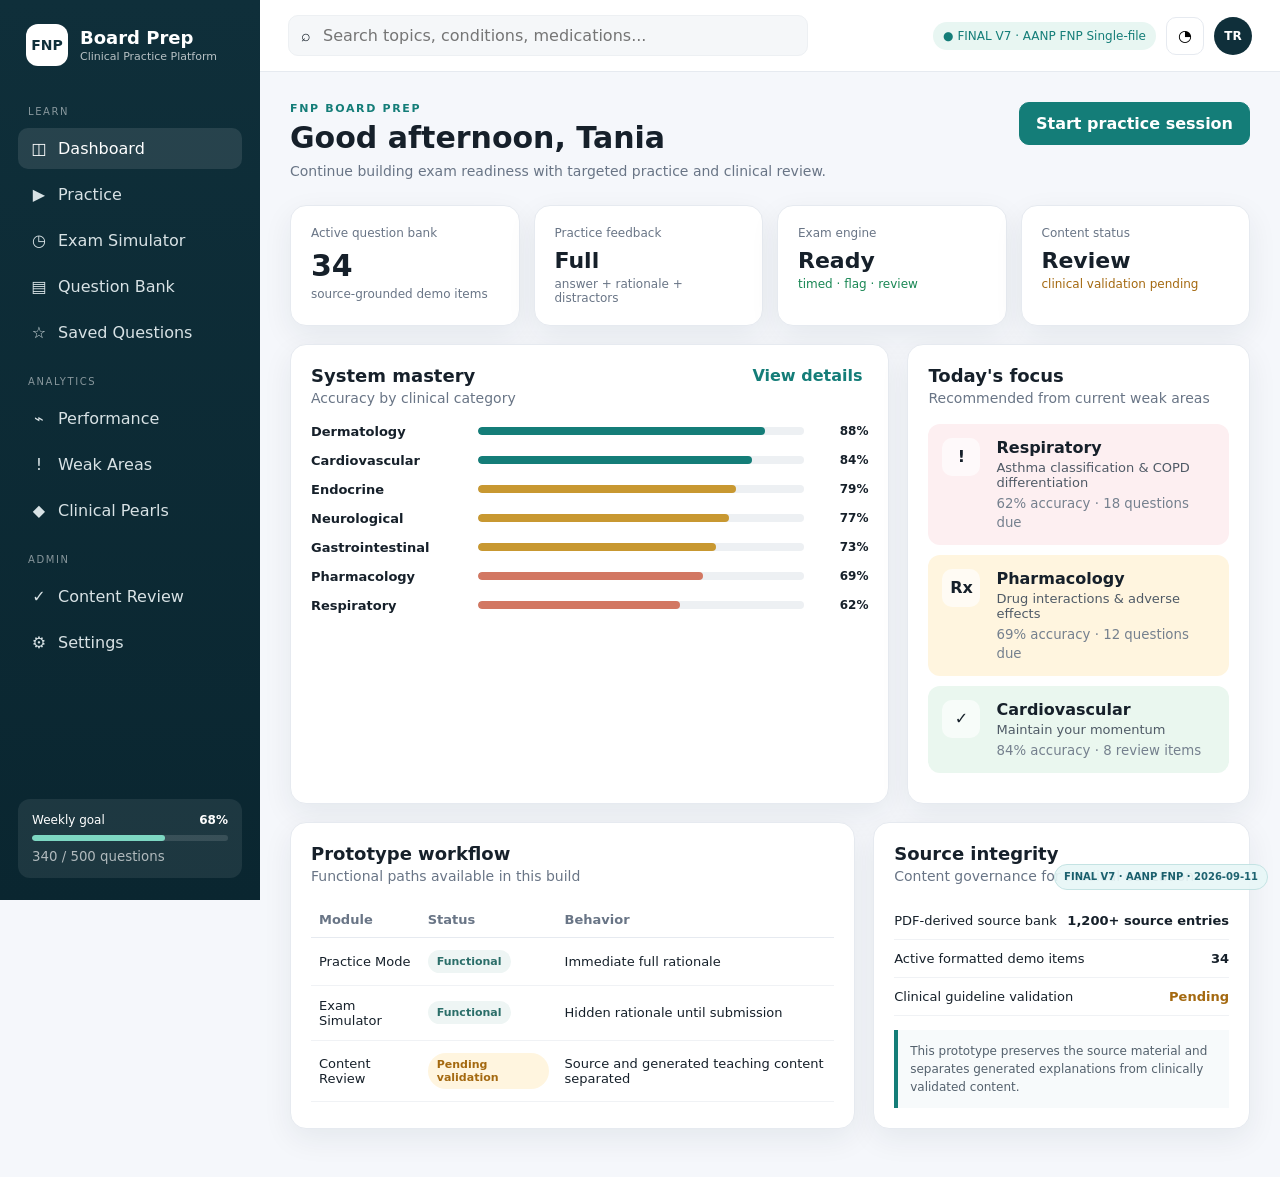
==== index.html @ f72f0a53 "Fix AANP FNP mixed systems exam filter" ====
<!DOCTYPE html>
<html lang="en">
<head>
  <meta charset="UTF-8" />
  <meta name="viewport" content="width=device-width, initial-scale=1.0" />
  <title>FNP Board Prep FINAL V7 - AANP FNP Board Simulator</title>
  <style>
:root{
  --bg:#f5f7fb;--panel:#ffffff;--ink:#16202a;--muted:#697586;--line:#e6eaf0;--nav:#0f2f3a;--nav2:#153d48;--teal:#147d78;--teal-dark:#0f6864;--mint:#e8f6f2;--green:#198754;--green-soft:#eaf7ef;--red:#c63f4b;--red-soft:#fdeff1;--amber:#a46910;--amber-soft:#fff5df;--blue-soft:#edf4ff;--shadow:0 10px 30px rgba(15,47,58,.07);--radius:16px
}
*{box-sizing:border-box}html,body{margin:0;font-family:Inter,ui-sans-serif,system-ui,-apple-system,BlinkMacSystemFont,"Segoe UI",sans-serif;background:var(--bg);color:var(--ink)}button,input,select{font:inherit}.app-shell{display:grid;grid-template-columns:260px 1fr;min-height:100vh}.sidebar{background:linear-gradient(180deg,var(--nav),#0a2630);color:#fff;padding:22px 18px;display:flex;flex-direction:column;position:sticky;top:0;height:100vh;overflow:auto}.brand{display:flex;gap:12px;align-items:center;padding:2px 8px 22px}.brand-mark{width:42px;height:42px;border-radius:12px;background:#fff;color:var(--nav);display:grid;place-items:center;font-weight:800;font-size:14px}.brand-title{font-weight:800;font-size:18px}.brand-subtitle{font-size:11px;opacity:.7;margin-top:2px}.nav-group{display:flex;flex-direction:column;gap:5px}.nav-label{font-size:10px;letter-spacing:.16em;opacity:.5;margin:18px 10px 6px}.nav-item{border:0;background:transparent;color:#d8e2e5;padding:11px 12px;text-align:left;border-radius:10px;display:flex;align-items:center;gap:10px;cursor:pointer}.nav-item:hover,.nav-item.active{background:rgba(255,255,255,.1);color:#fff}.nav-item span{width:18px;display:inline-block;text-align:center}.sidebar-footer{margin-top:auto;padding-top:22px}.progress-mini{background:rgba(255,255,255,.08);padding:14px;border-radius:12px}.progress-mini-row{display:flex;justify-content:space-between;font-size:12px}.progress-mini small{display:block;margin-top:8px;opacity:.65}.bar{height:6px;background:rgba(255,255,255,.12);border-radius:999px;margin-top:8px;overflow:hidden}.bar span{display:block;height:100%;background:#7dd7c2;border-radius:999px}.main{min-width:0}.topbar{height:72px;background:#fff;border-bottom:1px solid var(--line);display:flex;align-items:center;justify-content:space-between;padding:0 28px;position:sticky;top:0;z-index:20}.search-wrap{display:flex;align-items:center;gap:10px;background:#f5f7f9;border:1px solid #edf0f3;border-radius:10px;padding:9px 12px;width:min(520px,50vw)}.search-wrap input{border:0;outline:0;background:transparent;width:100%;color:var(--ink)}.top-actions{display:flex;align-items:center;gap:10px}.icon-btn{border:1px solid var(--line);background:#fff;border-radius:10px;width:38px;height:38px;cursor:pointer}.avatar{width:38px;height:38px;border-radius:50%;background:var(--nav);color:#fff;display:grid;place-items:center;font-size:12px;font-weight:700}.sync-pill{font-size:12px;color:var(--teal);background:var(--mint);padding:7px 10px;border-radius:999px}.view{display:none;padding:30px;max-width:1500px;margin:auto}.active-view{display:block}.page-heading{display:flex;align-items:flex-start;justify-content:space-between;gap:20px;margin-bottom:26px}.page-heading.compact{margin-bottom:18px}.eyebrow{font-size:11px;letter-spacing:.15em;color:var(--teal);font-weight:800;margin-bottom:6px}.page-heading h1{font-size:30px;line-height:1.15;margin:0 0 7px}.page-heading p,.panel-header p{margin:0;color:var(--muted);font-size:14px}.primary,.secondary{border-radius:10px;padding:11px 16px;font-weight:700;cursor:pointer}.primary{border:1px solid var(--teal);background:var(--teal);color:white}.primary:hover{background:var(--teal-dark)}.secondary{border:1px solid var(--line);background:#fff;color:var(--ink)}.full{width:100%}.heading-actions{display:flex;gap:8px}.stat-grid{display:grid;grid-template-columns:repeat(4,1fr);gap:14px;margin-bottom:18px}.stat-card{background:var(--panel);padding:20px;border:1px solid var(--line);border-radius:var(--radius);box-shadow:var(--shadow)}.stat-label{font-size:12px;color:var(--muted);margin-bottom:8px}.stat-value{font-size:30px;font-weight:800}.stat-value.small{font-size:22px}.stat-note{font-size:12px;color:var(--muted);margin-top:4px}.positive{color:var(--green)}.warn{color:var(--amber)}.two-col{display:grid;grid-template-columns:1.4fr .8fr;gap:18px;margin-bottom:18px}.two-col.lower{grid-template-columns:1.2fr .8fr}.panel{background:#fff;border:1px solid var(--line);border-radius:var(--radius);box-shadow:var(--shadow);padding:20px}.panel h2{margin:0 0 14px;font-size:18px}.panel-header{display:flex;justify-content:space-between;align-items:flex-start;margin-bottom:18px}.panel-header h2{margin:0 0 4px}.link-btn{border:0;background:transparent;color:var(--teal);font-weight:700;cursor:pointer}.mastery-item{display:grid;grid-template-columns:155px 1fr 52px;align-items:center;gap:12px;margin:14px 0}.mastery-name{font-size:13px;font-weight:650}.mastery-track{height:8px;background:#edf0f3;border-radius:999px;overflow:hidden}.mastery-track span{display:block;height:100%;border-radius:999px;background:var(--teal)}.mastery-item.low .mastery-track span{background:#d27762}.mastery-item.mid .mastery-track span{background:#c89831}.mastery-score{text-align:right;font-size:12px;font-weight:800}.focus-card{display:grid;grid-template-columns:42px 1fr;gap:12px;padding:14px;border-radius:12px;margin-bottom:10px}.focus-icon{width:38px;height:38px;border-radius:10px;background:rgba(255,255,255,.65);display:grid;place-items:center;font-weight:800}.focus-card p{margin:3px 0;color:#4f5a66;font-size:13px}.focus-card small{color:#75808e}.danger-soft{background:var(--red-soft)}.amber-soft{background:var(--amber-soft)}.green-soft{background:var(--green-soft)}.data-table{width:100%;border-collapse:collapse;font-size:13px}.data-table th{text-align:left;color:var(--muted);font-weight:600;border-bottom:1px solid var(--line);padding:10px 8px}.data-table td{border-bottom:1px solid #f0f2f5;padding:12px 8px}.chip{display:inline-flex;align-items:center;border-radius:999px;background:#eef5f4;color:#2b6e69;padding:5px 9px;font-size:11px;font-weight:700}.chip.dark{background:#e8edf3;color:#364554}.chip.amber{background:var(--amber-soft);color:var(--amber)}.chip.outline{background:#fff;border:1px solid var(--line);color:var(--muted)}.source-row{display:flex;justify-content:space-between;padding:11px 0;border-bottom:1px solid #f0f2f5;font-size:13px}.amber-text{color:var(--amber)}.green-text{color:var(--green)}.notice{background:#f7fafb;border-left:4px solid var(--teal);padding:12px;margin-top:14px;font-size:12px;color:#54616d;line-height:1.5}.notice.large{margin:18px 0;padding:16px;font-size:13px}.practice-layout{display:grid;grid-template-columns:minmax(0,1fr) 300px;gap:18px}.question-column{min-width:0}.question-toolbar{display:flex;justify-content:space-between;align-items:center;background:#fff;border:1px solid var(--line);border-radius:14px 14px 0 0;padding:14px 18px;font-size:13px}.question-toolbar>div:first-child{display:flex;gap:10px;align-items:center}.question-progress{height:5px;background:#e9edf1}.question-progress span{display:block;height:100%;background:var(--teal);width:10%}.question-card{background:#fff;border:1px solid var(--line);border-top:0;border-radius:0 0 var(--radius) var(--radius);padding:26px;min-height:600px}.question-meta{display:flex;gap:8px;margin-bottom:14px}.question-card h2{font-size:21px;line-height:1.55;margin:0 0 20px;font-weight:720}.options{display:grid;gap:10px}.option{width:100%;border:1px solid #dfe4e9;background:#fff;border-radius:12px;padding:14px 16px;text-align:left;display:flex;gap:12px;align-items:flex-start;cursor:pointer;transition:.15s}.option:hover{border-color:#94c9c4;background:#fbfefe}.option.selected{border-color:var(--teal);background:#edf8f6}.option.correct{border-color:#4cab7a;background:var(--green-soft)}.option.incorrect{border-color:#d66a72;background:var(--red-soft)}.option-letter{width:26px;height:26px;border-radius:50%;border:1px solid #cdd5dc;display:grid;place-items:center;flex:0 0 auto;font-weight:800;font-size:12px}.feedback{margin-top:20px;border-top:1px solid var(--line);padding-top:20px}.hidden{display:none!important}.feedback-head{display:flex;gap:12px;align-items:flex-start;padding:14px;border-radius:12px;margin-bottom:14px}.feedback-head.correct-head{background:var(--green-soft)}.feedback-head.incorrect-head{background:var(--red-soft)}.feedback h3{margin:0 0 4px}.feedback p{margin:5px 0;color:#4f5b66;line-height:1.55}.rationale-grid{display:grid;gap:10px;margin-top:12px}.rationale-box{border:1px solid var(--line);border-radius:12px;padding:14px}.rationale-box strong{display:block;margin-bottom:5px}.rationale-box.correct-r{border-left:4px solid var(--green)}.rationale-box.incorrect-r{border-left:4px solid #d26d73}.board-pearl{background:#f2f7ff;border:1px solid #dde9fb;border-radius:12px;padding:14px;margin-top:12px}.source-note{font-size:11px;color:#7b8792;margin-top:10px}.question-actions{display:flex;justify-content:space-between;margin-top:24px}.question-actions button:disabled{opacity:.4;cursor:not-allowed}.session-panel{background:#fff;border:1px solid var(--line);border-radius:var(--radius);padding:18px;height:max-content;position:sticky;top:90px}.session-panel h3{margin-top:0}.session-score{width:100px;height:100px;border-radius:50%;background:var(--mint);display:flex;flex-direction:column;align-items:center;justify-content:center;margin:14px auto}.session-score span{font-size:30px;font-weight:800;color:var(--teal)}.session-score small{color:var(--muted)}.session-grid{display:grid;grid-template-columns:1fr 1fr;text-align:center}.session-grid div{display:flex;flex-direction:column;gap:4px}.session-grid strong{font-size:18px}.session-grid span{font-size:11px;color:var(--muted)}.session-panel hr{border:0;border-top:1px solid var(--line);margin:18px 0}.session-panel h4{font-size:12px;color:var(--muted);margin:0 0 10px}.question-nav{display:grid;grid-template-columns:repeat(5,1fr);gap:7px}.qnav{aspect-ratio:1;border:1px solid var(--line);background:#fff;border-radius:8px;cursor:pointer;font-size:11px}.qnav.current{border:2px solid var(--teal);color:var(--teal)}.qnav.correct{background:var(--green-soft);border-color:#bfe2cc;color:var(--green)}.qnav.incorrect{background:var(--red-soft);border-color:#efc4c7;color:var(--red)}.legend{display:flex;gap:10px;flex-wrap:wrap;margin-top:12px;font-size:10px;color:var(--muted)}.legend span{display:flex;gap:4px;align-items:center}.dot{width:8px;height:8px;border-radius:50%;display:inline-block;background:#ddd}.dot.current{background:var(--teal)}.dot.correct{background:var(--green)}.dot.incorrect{background:var(--red)}.session-tip{background:#f6f8fa;border-radius:12px;padding:12px;margin-top:16px}.session-tip p{font-size:11px;color:var(--muted);line-height:1.5;margin:5px 0 0}.exam-grid{display:grid;grid-template-columns:1.1fr .9fr;gap:18px}.setup-panel{max-width:720px}.form-group{margin:18px 0}.form-group label{display:block;font-size:12px;font-weight:700;margin-bottom:8px}.form-group select,.text-input,.filter-row select{width:100%;padding:11px 12px;border:1px solid var(--line);border-radius:10px;background:#fff}.segmented{display:grid;grid-template-columns:repeat(4,1fr);gap:8px}.segmented button{border:1px solid var(--line);background:#fff;border-radius:10px;padding:11px;cursor:pointer}.segmented button.selected{border-color:var(--teal);background:var(--mint);color:var(--teal);font-weight:800}.toggle-row{display:flex;justify-content:space-between;align-items:center;padding:14px 0;border-top:1px solid var(--line)}.toggle-row small{display:block;color:var(--muted);margin-top:3px}.switch{position:relative;width:44px;height:24px}.switch input{display:none}.switch span{position:absolute;inset:0;background:#d7dde2;border-radius:999px}.switch span:after{content:"";position:absolute;width:18px;height:18px;background:#fff;border-radius:50%;top:3px;left:3px;transition:.2s;box-shadow:0 1px 4px rgba(0,0,0,.2)}.switch input:checked+span{background:var(--teal)}.switch input:checked+span:after{transform:translateX(20px)}.preview-banner{display:inline-block;background:var(--nav);color:#fff;font-size:10px;letter-spacing:.15em;padding:6px 9px;border-radius:6px;margin-bottom:15px}.check-list{padding:0;list-style:none;display:grid;gap:12px}.check-list li:before{content:"✓";color:var(--green);font-weight:800;margin-right:9px}.info-box{background:var(--blue-soft);border-radius:12px;padding:14px;margin-top:20px}.info-box p{font-size:13px;color:#5b6672;line-height:1.5}.filter-row{display:grid;grid-template-columns:2fr 1fr 1fr 1.2fr;gap:10px;margin-bottom:16px}.bank-row{display:grid;grid-template-columns:70px 1fr 140px 110px 150px;gap:12px;align-items:center;padding:14px 8px;border-top:1px solid var(--line);font-size:12px}.bank-row.head{color:var(--muted);font-weight:700;border-top:0}.bank-q{font-weight:650;line-height:1.35}.card-grid{display:grid;grid-template-columns:repeat(3,1fr);gap:16px}.content-card{background:#fff;border:1px solid var(--line);border-radius:var(--radius);padding:18px;box-shadow:var(--shadow)}.content-card h3{margin:8px 0;font-size:16px}.content-card p{color:var(--muted);font-size:13px;line-height:1.5}.content-card .card-footer{display:flex;justify-content:space-between;align-items:center;margin-top:14px}.error-item{display:flex;justify-content:space-between;padding:15px 0;border-bottom:1px solid var(--line);font-size:13px}.review-summary{display:grid;grid-template-columns:repeat(4,1fr);gap:12px;margin-bottom:18px}.review-summary>div{background:#f7f9fb;border-radius:12px;padding:14px;display:flex;flex-direction:column}.review-summary strong{font-size:24px}.review-summary span{font-size:11px;color:var(--muted);margin-top:4px}.settings-panel{max-width:760px}.toast{position:fixed;right:24px;bottom:24px;background:#17242d;color:white;padding:12px 16px;border-radius:10px;box-shadow:var(--shadow);opacity:0;transform:translateY(10px);pointer-events:none;transition:.2s;z-index:100}.toast.show{opacity:1;transform:translateY(0)}.mobile-only{display:none}
@media (max-width:1100px){.app-shell{grid-template-columns:82px 1fr}.sidebar{padding:18px 10px}.brand{justify-content:center}.brand-title,.brand-subtitle,.nav-label,.nav-item:not(.active)~*{}.brand>div:last-child,.nav-item{font-size:0}.nav-item span{font-size:16px;margin:auto}.nav-item{justify-content:center}.sidebar-footer{display:none}.stat-grid{grid-template-columns:repeat(2,1fr)}.two-col,.two-col.lower,.exam-grid{grid-template-columns:1fr}.practice-layout{grid-template-columns:1fr}.session-panel{position:static}.filter-row{grid-template-columns:1fr 1fr}.card-grid{grid-template-columns:repeat(2,1fr)}}
@media (max-width:720px){.app-shell{display:block}.sidebar{position:fixed;left:-280px;width:260px;z-index:60;transition:.25s}.sidebar.open{left:0}.brand>div:last-child{display:block}.nav-item{font-size:14px;justify-content:flex-start}.nav-item span{font-size:14px;margin:0}.mobile-only{display:inline-grid;place-items:center}.topbar{padding:0 14px;gap:8px}.search-wrap{width:100%}.sync-pill{display:none}.view{padding:20px 14px}.page-heading{flex-direction:column}.stat-grid{grid-template-columns:1fr 1fr}.card-grid{grid-template-columns:1fr}.filter-row{grid-template-columns:1fr}.bank-row{grid-template-columns:50px 1fr 100px}.bank-row>*:nth-child(4),.bank-row>*:nth-child(5){display:none}.review-summary{grid-template-columns:1fr 1fr}.question-card{padding:18px}.question-card h2{font-size:18px}.session-panel{display:none}.top-actions .icon-btn{display:none}.mastery-item{grid-template-columns:115px 1fr 40px}.data-table{font-size:11px}}

/* Final exam engine */
.exam-clock{display:inline-flex;align-items:center;justify-content:center;min-width:92px;padding:10px 14px;border-radius:10px;background:#0f2f3a;color:#fff;font-weight:800;letter-spacing:.05em}.exam-question .option.selected{border:2px solid var(--teal);background:var(--mint)}.exam-note{margin-top:18px;padding:12px;border-radius:10px;background:#f7fafb;color:var(--muted);font-size:12px}.exam-middle-actions{display:flex;gap:8px}.flag-active{border-color:#d1a542!important;background:var(--amber-soft)!important;color:var(--amber)!important}.qnav.answered{background:#e8f6f2;border-color:#9fd2c7;color:var(--teal-dark)}.qnav.flagged{box-shadow:inset 0 0 0 2px #d1a542}.answered-dot{background:var(--teal)!important}.flagged-dot{background:#d1a542!important}.review-nav{max-width:520px;grid-template-columns:repeat(10,1fr)}.submit-row{display:flex;justify-content:space-between;gap:10px;margin-top:22px}.exam-review-list{display:grid;gap:18px;margin-top:18px}.exam-review-card h2{font-size:19px;line-height:1.45;margin:16px 0}.review-card-head{display:flex;justify-content:space-between;gap:10px;flex-wrap:wrap}.exam-review-card .feedback-head{margin-top:12px}.exam-review-card .rationale-grid{grid-template-columns:1fr 1fr}.exam-review-card .board-pearl{margin-top:14px}@media(max-width:720px){.exam-middle-actions{flex-direction:column}.review-nav{grid-template-columns:repeat(5,1fr)}.exam-review-card .rationale-grid{grid-template-columns:1fr}.submit-row{flex-direction:column}.heading-actions{flex-wrap:wrap}}

</style>
</head>
<body>
  <div class="app-shell">
    <aside class="sidebar">
      <div class="brand">
        <div class="brand-mark">FNP</div>
        <div>
          <div class="brand-title">Board Prep</div>
          <div class="brand-subtitle">Clinical Practice Platform</div>
        </div>
      </div>

      <nav class="nav-group" aria-label="Main navigation">
        <div class="nav-label">LEARN</div>
        <button class="nav-item active" data-view="dashboard"><span>◫</span> Dashboard</button>
        <button class="nav-item" data-view="practice"><span>▶</span> Practice</button>
        <button class="nav-item" data-view="exam"><span>◷</span> Exam Simulator</button>
        <button class="nav-item" data-view="bank"><span>▤</span> Question Bank</button>
        <button class="nav-item" data-view="saved"><span>☆</span> Saved Questions</button>

        <div class="nav-label">ANALYTICS</div>
        <button class="nav-item" data-view="performance"><span>⌁</span> Performance</button>
        <button class="nav-item" data-view="weak"><span>!</span> Weak Areas</button>
        <button class="nav-item" data-view="pearls"><span>◆</span> Clinical Pearls</button>

        <div class="nav-label">ADMIN</div>
        <button class="nav-item" data-view="review"><span>✓</span> Content Review</button>
        <button class="nav-item" data-view="settings"><span>⚙</span> Settings</button>
      </nav>

      <div class="sidebar-footer">
        <div class="progress-mini">
          <div class="progress-mini-row"><span>Weekly goal</span><strong>68%</strong></div>
          <div class="bar"><span style="width:68%"></span></div>
          <small>340 / 500 questions</small>
        </div>
      </div>
    </aside>

    <main class="main">
      <header class="topbar">
        <button id="menuBtn" class="icon-btn mobile-only" aria-label="Open menu">☰</button>
        <div class="search-wrap">
          <span>⌕</span>
          <input id="globalSearch" type="search" placeholder="Search topics, conditions, medications..." />
        </div>
        <div class="top-actions">
          <span class="sync-pill">● FINAL V7 · AANP FNP Single-file</span>
          <button class="icon-btn" title="Notifications">◔</button>
          <div class="avatar">TR</div>
        </div>
      </header>

      <section id="dashboard" class="view active-view">
        <div class="page-heading">
          <div>
            <div class="eyebrow">FNP BOARD PREP</div>
            <h1>Good afternoon, Tania</h1>
            <p>Continue building exam readiness with targeted practice and clinical review.</p>
          </div>
          <button class="primary" data-jump="practice">Start practice session</button>
        </div>

        <div class="stat-grid">
          <article class="stat-card"><div class="stat-label">Active question bank</div><div class="stat-value">34</div><div class="stat-note">source-grounded demo items</div></article>
          <article class="stat-card"><div class="stat-label">Practice feedback</div><div class="stat-value small">Full</div><div class="stat-note">answer + rationale + distractors</div></article>
          <article class="stat-card"><div class="stat-label">Exam engine</div><div class="stat-value small">Ready</div><div class="stat-note positive">timed · flag · review</div></article>
          <article class="stat-card"><div class="stat-label">Content status</div><div class="stat-value small">Review</div><div class="stat-note warn">clinical validation pending</div></article>
        </div>

        <div class="two-col">
          <article class="panel">
            <div class="panel-header"><div><h2>System mastery</h2><p>Accuracy by clinical category</p></div><button class="link-btn" data-jump="performance">View details</button></div>
            <div id="masteryList" class="mastery-list"></div>
          </article>

          <article class="panel">
            <div class="panel-header"><div><h2>Today's focus</h2><p>Recommended from current weak areas</p></div></div>
            <div class="focus-card danger-soft">
              <div class="focus-icon">!</div>
              <div><strong>Respiratory</strong><p>Asthma classification & COPD differentiation</p><small>62% accuracy · 18 questions due</small></div>
            </div>
            <div class="focus-card amber-soft">
              <div class="focus-icon">Rx</div>
              <div><strong>Pharmacology</strong><p>Drug interactions & adverse effects</p><small>69% accuracy · 12 questions due</small></div>
            </div>
            <div class="focus-card green-soft">
              <div class="focus-icon">✓</div>
              <div><strong>Cardiovascular</strong><p>Maintain your momentum</p><small>84% accuracy · 8 review items</small></div>
            </div>
          </article>
        </div>

        <div class="two-col lower">
          <article class="panel">
            <div class="panel-header"><div><h2>Prototype workflow</h2><p>Functional paths available in this build</p></div></div>
            <table class="data-table">
              <thead><tr><th>Module</th><th>Status</th><th>Behavior</th></tr></thead>
              <tbody>
                <tr><td>Practice Mode</td><td><span class="chip">Functional</span></td><td>Immediate full rationale</td></tr>
                <tr><td>Exam Simulator</td><td><span class="chip">Functional</span></td><td>Hidden rationale until submission</td></tr>
                <tr><td>Content Review</td><td><span class="chip amber">Pending validation</span></td><td>Source and generated teaching content separated</td></tr>
              </tbody>
            </table>
          </article>

          <article class="panel source-panel">
            <div class="panel-header"><div><h2>Source integrity</h2><p>Content governance for medical education</p></div></div>
            <div class="source-row"><span>PDF-derived source bank</span><strong>1,200+ source entries</strong></div>
            <div class="source-row"><span>Active formatted demo items</span><strong>34</strong></div>
            <div class="source-row"><span>Clinical guideline validation</span><strong class="amber-text">Pending</strong></div>
            <div class="notice">This prototype preserves the source material and separates generated explanations from clinically validated content.</div>
          </article>
        </div>
      </section>

      <section id="practice" class="view">
        <div class="page-heading compact">
          <div><div class="eyebrow">PRACTICE MODE</div><h1>Adaptive clinical practice</h1><p>Immediate feedback and complete rationale after every answer.</p></div>
          <div class="heading-actions"><button id="resetPractice" class="secondary">Reset</button><button id="saveCurrent" class="secondary">☆ Save question</button></div>
        </div>

        <div class="practice-layout">
          <div class="question-column">
            <div class="question-toolbar">
              <div><span id="questionNumber">Question 1 of 10</span><span id="questionSystem" class="chip">Respiratory</span></div>
              <div class="timer">◷ <span id="practiceTimer">00:00</span></div>
            </div>
            <div class="question-progress"><span id="questionProgress"></span></div>
            <article class="question-card">
              <div class="question-meta"><span id="difficultyBadge" class="chip amber">Moderate</span><span id="sourceBadge" class="chip outline">PDF source</span></div>
              <h2 id="questionText"></h2>
              <div id="options" class="options"></div>
              <div id="feedback" class="feedback hidden"></div>
              <div class="question-actions">
                <button id="prevQuestion" class="secondary">← Previous</button>
                <button id="nextQuestion" class="primary" disabled>Next question →</button>
              </div>
            </article>
          </div>

          <aside class="session-panel">
            <h3>Session overview</h3>
            <div class="session-score"><span id="sessionCorrect">0</span><small>correct</small></div>
            <div class="session-grid"><div><strong id="sessionAnswered">0</strong><span>Answered</span></div><div><strong id="sessionAccuracy">0%</strong><span>Accuracy</span></div></div>
            <hr />
            <h4>Question navigator</h4>
            <div id="questionNavigator" class="question-nav"></div>
            <div class="legend"><span><i class="dot current"></i>Current</span><span><i class="dot correct"></i>Correct</span><span><i class="dot incorrect"></i>Incorrect</span></div>
            <div class="session-tip"><strong>Practice rule</strong><p>Every selection unlocks a full explanation: correct answer, clinical rationale, why each distractor is wrong, and a board pearl.</p></div>
          </aside>
        </div>
      </section>

      <section id="exam" class="view">
        <div class="page-heading"><div><div class="eyebrow">AANP FNP BOARD SIMULATOR</div><h1>AANP FNP Board Simulator</h1><p>Practice with AANP-style FNP board questions. No explanations are shown until the exam is submitted.</p></div></div>
        <div class="exam-grid">
          <article class="panel setup-panel">
            <h2>AANP FNP exam setup</h2>
            <div class="form-group"><label>Exam length</label><div class="segmented" id="examLength"><button class="selected" data-value="25">25</button><button data-value="50">50</button><button data-value="100">100</button><button data-value="150">150</button></div></div>
            <div class="form-group"><label>Content</label><select id="examContent"><option>AANP FNP mixed systems</option><option>Mixed systems</option><option>Weak areas only</option><option>Respiratory</option><option>Cardiovascular</option><option>Pharmacology</option><option>Dermatology</option><option>Women's Health</option></select></div>
            <div class="form-group"><label>Difficulty</label><select id="examDifficulty"><option>Adaptive mix</option><option>Easy</option><option>Moderate</option><option>Hard</option></select></div>
            <div class="toggle-row"><div><strong>Timed mode</strong><small>Recommended for board simulation</small></div><label class="switch"><input type="checkbox" checked><span></span></label></div>
            <div class="toggle-row"><div><strong>Randomize questions</strong><small>Shuffle items and answer order</small></div><label class="switch"><input type="checkbox" checked><span></span></label></div>
            <div class="toggle-row"><div><strong>Flag for review</strong><small>Allow questions to be marked during exam</small></div><label class="switch"><input type="checkbox" checked><span></span></label></div>
            <button id="startExam" class="primary full">Start exam simulation</button>
          </article>
          <article class="panel exam-preview">
            <div class="preview-banner">AANP FNP BOARD SIMULATION</div>
            <h2>Exam behavior</h2>
            <ul class="check-list"><li>One question displayed at a time</li><li>Answers can be changed before submission</li><li>Questions can be flagged for review</li><li>No rationale during exam mode</li><li>Complete review after submission</li><li>Performance breakdown by system</li></ul>
            <div class="info-box"><strong>AANP-style FNP preparation</strong><p>This simulator uses AANP FNP board-style single-best-answer practice based on the uploaded study material. It is an independent study tool and is not affiliated with, endorsed by, or presented as official AANP exam content. Timed blocks, flagged-question review, post-exam rationales, system breakdowns, and missed-question retakes are supported.</p></div>
          </article>
        </div>
      </section>

      <section id="bank" class="view">
        <div class="page-heading compact"><div><div class="eyebrow">QUESTION BANK</div><h1>Explore the clinical item library</h1><p>Filter by system, source, review status, and difficulty.</p></div><button class="primary" data-jump="practice">Create custom practice</button></div>
        <article class="panel">
          <div class="filter-row"><input id="bankSearch" class="text-input" placeholder="Search questions..." /><select id="bankSystem"><option value="all">All systems</option><option>Respiratory</option><option>Cardiovascular</option><option>Pharmacology</option><option>Dermatology</option><option>Endocrine</option><option>Neurological</option><option>Gastrointestinal</option></select><select><option>All difficulty</option><option>Easy</option><option>Moderate</option><option>Hard</option></select><select><option>All review states</option><option>PDF extracted</option><option>Explanation generated</option><option>Clinically validated</option></select></div>
          <div id="bankTable"></div>
        </article>
      </section>

      <section id="saved" class="view"><div class="page-heading"><div><div class="eyebrow">SAVED</div><h1>Saved questions</h1><p>Review items you marked for later.</p></div></div><div id="savedContainer" class="card-grid"></div></section>

      <section id="performance" class="view">
        <div class="page-heading"><div><div class="eyebrow">PERFORMANCE</div><h1>Performance analytics</h1><p>See where knowledge is strong, weak, or inconsistent.</p></div></div>
        <div class="stat-grid"><article class="stat-card"><div class="stat-label">7-day accuracy</div><div class="stat-value">81%</div><div class="stat-note positive">↑ 6%</div></article><article class="stat-card"><div class="stat-label">Questions / day</div><div class="stat-value">48</div><div class="stat-note">7-day average</div></article><article class="stat-card"><div class="stat-label">Strongest system</div><div class="stat-value small">Dermatology</div><div class="stat-note positive">88%</div></article><article class="stat-card"><div class="stat-label">Priority system</div><div class="stat-value small">Respiratory</div><div class="stat-note warn">62%</div></article></div>
        <div class="two-col"><article class="panel"><h2>Mastery by system</h2><div id="performanceBars"></div></article><article class="panel"><h2>Error patterns</h2><div class="error-item"><span>Misclassification of severity</span><strong>31%</strong></div><div class="error-item"><span>Medication contraindications</span><strong>24%</strong></div><div class="error-item"><span>Next-best-step questions</span><strong>21%</strong></div><div class="error-item"><span>Diagnostic test selection</span><strong>17%</strong></div></article></div>
      </section>

      <section id="weak" class="view"><div class="page-heading"><div><div class="eyebrow">WEAK AREAS</div><h1>Targeted remediation</h1><p>Topics automatically prioritized by missed questions and confidence.</p></div></div><div id="weakCards" class="card-grid"></div></section>

      <section id="pearls" class="view"><div class="page-heading"><div><div class="eyebrow">CLINICAL PEARLS</div><h1>High-yield board review</h1><p>Fast recall cards derived from the source document.</p></div></div><div id="pearlGrid" class="card-grid"></div></section>

      <section id="review" class="view">
        <div class="page-heading"><div><div class="eyebrow">CONTENT REVIEW</div><h1>Clinical content governance</h1><p>Separate source extraction, generated teaching content, and clinical validation.</p></div><button class="primary">+ Add reviewer</button></div>
        <article class="panel">
          <div class="review-summary"><div><strong>1,200+</strong><span>PDF-derived items</span></div><div><strong>30</strong><span>Prototype items formatted</span></div><div><strong>30</strong><span>Demo questions active</span></div><div><strong>0</strong><span>Clinically signed off</span></div></div>
          <table class="data-table"><thead><tr><th>Item</th><th>System</th><th>Source</th><th>Explanation</th><th>Clinical review</th></tr></thead><tbody id="reviewTable"></tbody></table>
        </article>
        <div class="notice large"><strong>Important production rule:</strong> source statements are preserved as source content. Generated rationales and distractor explanations must be reviewed against current clinical guidelines before publication for professional education.</div>
      </section>

      <section id="settings" class="view"><div class="page-heading"><div><div class="eyebrow">SETTINGS</div><h1>Learning preferences</h1><p>Configure how practice sessions and feedback behave.</p></div></div><article class="panel settings-panel"><div class="toggle-row"><div><strong>Show rationale immediately in Practice Mode</strong><small>Required for this prototype</small></div><label class="switch"><input type="checkbox" checked disabled><span></span></label></div><div class="toggle-row"><div><strong>Explain every distractor</strong><small>Show why each incorrect option is wrong</small></div><label class="switch"><input type="checkbox" checked><span></span></label></div><div class="toggle-row"><div><strong>Show Board Pearl</strong><small>Display one high-yield takeaway after each answer</small></div><label class="switch"><input type="checkbox" checked><span></span></label></div><div class="toggle-row"><div><strong>Track confidence</strong><small>Add confidence rating before answer submission</small></div><label class="switch"><input type="checkbox"><span></span></label></div></article></section>
    </main>
  </div>

  <div id="toast" class="toast"></div>
<div style="position:fixed;right:12px;bottom:10px;z-index:9998;font:600 10px/1.2 system-ui;color:#0b5664;background:#e8f7f7;border:1px solid #bfe1e1;border-radius:999px;padding:6px 9px;opacity:.92">FINAL V7 · AANP FNP · 2026-09-11</div>
  <script>
const questions = [{"id":1,"system":"Respiratory","difficulty":"Moderate","source":"PDF item 466","stem":"A patient uses albuterol about two times per week, has no shortness of breath, FEV1 is greater than 80%, and daily activity is not limited. How is the asthma classified?","options":["Mild persistent asthma","Moderate persistent asthma","Intermittent asthma","Severe persistent asthma"],"correct":2,"rationale":"This pattern is classified as intermittent asthma: infrequent rescue inhaler use, preserved FEV1, no current symptoms, and no limitation of daily activity.","optionWhy":["This category implies a greater symptom burden than the scenario described.","Moderate persistent asthma is associated with more frequent symptoms and lower lung function.","Correct. The finding supports this clinical pattern as intermittent asthma.","Severe persistent asthma would involve substantially greater symptom frequency and impairment."],"pearl":"For asthma classification questions, compare symptom frequency, rescue use, FEV1, and activity limitation.","sourceNote":"Source basis: PDF item 466."},{"id":2,"system":"Cardiovascular","difficulty":"Moderate","source":"PDF murmur summary","stem":"A systolic murmur is best heard at the right second intercostal space and radiates to the neck. Which condition is most consistent with this finding?","options":["Mitral regurgitation","Aortic stenosis","Aortic regurgitation","Mitral stenosis"],"correct":1,"rationale":"Clinical findings associate a systolic murmur at the right second intercostal space that radiates to the neck with aortic stenosis.","optionWhy":["Mitral regurgitation is described at the apex with radiation toward the axilla.","Correct. This location and radiation pattern are listed for aortic stenosis.","Aortic regurgitation is described as a diastolic murmur.","Mitral stenosis is described as a diastolic murmur heard at the apex."],"pearl":"Radiation is a powerful clue: aortic stenosis radiates to the neck; mitral regurgitation to the axilla.","sourceNote":"Source basis: PDF murmur summary."},{"id":3,"system":"Pharmacology","difficulty":"Easy","source":"PDF CYP450 summary","stem":"What is the expected effect of a CYP450 inhibitor on drug metabolism and drug concentration?","options":["Faster metabolism and lower concentration","Slower metabolism and higher concentration","No change in metabolism","Faster metabolism and higher concentration"],"correct":1,"rationale":"CYP450 pharmacology indicates that CYP450 inhibition slows drug metabolism/clearance and increases drug concentration.","optionWhy":["This is the opposite of the source description of inhibition.","Correct. Slower metabolism can raise drug concentration.","The clinical pattern of a meaningful change in metabolism.","Faster metabolism would not fit the clinical framework for an inhibitor."],"pearl":"Inducers increase clearance and tend to lower concentration; inhibitors slow clearance and tend to raise concentration.","sourceNote":"Source basis: PDF CYP450 summary."},{"id":4,"system":"Dermatology","difficulty":"Easy","source":"PDF dermatology section","stem":"An annular, pruritic lesion has a raised border with central clearing. Which diagnosis is most consistent with this presentation?","options":["Tinea corporis","Pityriasis rosea","Scabies","Candida intertrigo"],"correct":0,"rationale":"The clinical pattern of tinea corporis as a pruritic, raised lesion with central clearing.","optionWhy":["Correct. This morphology matches tinea corporis.","Pityriasis rosea is presented with a different morphology/pattern.","Scabies is associated with nocturnal pruritus and burrows.","Candida intertrigo is described in intertriginous areas."],"pearl":"For dermatology board questions, morphology plus distribution often points to the diagnosis.","sourceNote":"Source basis: PDF dermatology section."},{"id":5,"system":"Endocrine","difficulty":"Moderate","source":"PDF levothyroxine section","stem":"A patient with hypothyroidism is taking levothyroxine. TSH remains elevated while free T4 is within the normal range. What is the best next step?","options":["Stop levothyroxine","Decrease the dose","Increase the levothyroxine dose","Add methimazole"],"correct":2,"rationale":"This pattern uses an elevated TSH while on levothyroxine as a cue to increase the levothyroxine dose.","optionWhy":["The source does not recommend stopping therapy for this pattern.","Dose reduction is linked to an overly suppressed TSH in the board-review examples.","Correct. The recommended approach is increasing the dose.","Methimazole is presented for hyperthyroidism."],"pearl":"In the board-review examples, high TSH on replacement leads toward increasing levothyroxine; low TSH leads toward decreasing it.","sourceNote":"Source basis: PDF levothyroxine section."},{"id":6,"system":"Neurological","difficulty":"Moderate","source":"PDF BPPV section","stem":"A patient has brief episodes of vertigo triggered by head movement. Which bedside test is most appropriate to support a diagnosis of benign paroxysmal positional vertigo?","options":["Romberg test","Dix-Hallpike test","Weber test","Rinne test"],"correct":1,"rationale":"The finding supports the Dix-Hallpike test for BPPV.","optionWhy":["Romberg is a balance assessment, not the key positional test.","Correct. Dix-Hallpike is the test listed for BPPV.","Weber evaluates hearing lateralization.","Rinne compares air and bone conduction."],"pearl":"BPPV: brief positional vertigo, Dix-Hallpike testing, and repositioning maneuvers.","sourceNote":"Source basis: PDF BPPV section."},{"id":7,"system":"Gastrointestinal","difficulty":"Easy","source":"PDF GI section","stem":"Right upper quadrant pain after a fatty meal with nausea, vomiting, low-grade fever, and a positive Murphy sign is most consistent with which diagnosis?","options":["Appendicitis","Diverticulitis","Cholecystitis","Pancreatitis"],"correct":2,"rationale":"The combination of findings supports right upper quadrant pain, fatty meals, and a positive Murphy sign with cholecystitis.","optionWhy":["Appendicitis is associated with right lower quadrant findings.","Diverticulitis is associated with left lower quadrant pain.","Correct. This is the clinical pattern for cholecystitis.","Pancreatitis has a different clinical pattern and testing emphasis."],"pearl":"Use location plus named exam maneuvers to narrow abdominal board questions.","sourceNote":"Source basis: PDF GI section."},{"id":8,"system":"Hematology","difficulty":"Moderate","source":"PDF anemia section","stem":"Which laboratory test is most useful for distinguishing iron-deficiency anemia from other common causes of anemia?","options":["Ferritin level","Platelet count","INR","Reticulocyte count only"],"correct":0,"rationale":"A high-yield test is ferritin for distinguishing iron-deficiency anemia.","optionWhy":["Correct. Ferritin is highlighted for this purpose.","Platelet count is not the correct answer.","INR is used for coagulation monitoring.","Reticulocytes are useful in other contexts but are not the best discriminator here."],"pearl":"Ferritin is a high-yield high-yield clue for iron deficiency; MCV and RDW provide supporting patterns.","sourceNote":"Source basis: PDF anemia section."},{"id":9,"system":"Genito-Urinary","difficulty":"Hard","source":"PDF cauda equina item","stem":"A patient has low back pain radiating down both legs, urinary retention, bilateral lower-extremity weakness, and diminished sensation. What is the most appropriate next step?","options":["Routine physical therapy","Refer for neurosurgical evaluation and obtain MRI","Start oxybutynin","Order a urinalysis only"],"correct":1,"rationale":"The finding supports this pattern as cauda equina syndrome and directs urgent MRI/neurosurgical evaluation.","optionWhy":["The red-flag neurologic pattern is not treated as routine back pain.","Correct. This is the urgent action described clinically.","Oxybutynin is used for urge incontinence, not this syndrome.","Urinalysis alone would not address the neurologic emergency pattern."],"pearl":"Bilateral weakness plus sensory change plus urinary retention is a red-flag combination.","sourceNote":"Source basis: PDF cauda equina item."},{"id":10,"system":"Eyes / ENT","difficulty":"Moderate","source":"PDF eye section","stem":"An older patient develops sudden severe eye pain, blurred vision, headache, nausea, and vomiting. What is the most appropriate action?","options":["Routine follow-up next month","Treat as acute angle-closure glaucoma and refer to the ED","Artificial tears only","Observe at home"],"correct":1,"rationale":"The finding supports this symptom cluster as acute angle-closure glaucoma and recommends emergency referral.","optionWhy":["The source treats this presentation as urgent.","Correct. Acute angle-closure glaucoma is the source diagnosis and ED referral is recommended.","Artificial tears do not match the emergency pattern.","Observation at home is not the recommended action."],"pearl":"Sudden painful visual loss with headache/nausea is an emergency pattern .","sourceNote":"Source basis: PDF eye section."},{"id":11,"system":"Respiratory","difficulty":"Moderate","source":"PDF item 454","stem":"A 9-year-old has cough and chest tightness three times per week during the day, three nighttime episodes per month, and FEV1 of 80%. How should the asthma be classified?","options":["Intermittent","Mild persistent","Moderate persistent","Severe persistent"],"correct":1,"rationale":"The source explicitly classifies this pediatric pattern as mild persistent asthma.","optionWhy":["The symptom frequency exceeds the clinical pattern for intermittent asthma.","Correct. This exact pattern is labeled mild persistent .","The clinical pattern of moderate persistent asthma with daily symptoms and lower FEV1.","The source does not describe severe persistent features here."],"pearl":"More than two symptom days per week is a key high-yield clue toward mild persistent asthma.","sourceNote":"Source basis: PDF item 454."},{"id":12,"system":"Respiratory","difficulty":"Easy","source":"PDF item 457","stem":"Which medication is a short-acting muscarinic antagonist (SAMA)?","options":["Albuterol","Ipratropium","Fluticasone","Montelukast"],"correct":1,"rationale":"The finding supports ipratropium as a short-acting muscarinic antagonist.","optionWhy":["Albuterol is a short-acting beta agonist in the clinical framework.","Correct. Ipratropium is the SAMA listed.","Fluticasone is an inhaled corticosteroid.","Montelukast is not identified as a SAMA."],"pearl":"Know respiratory drug classes, not only brand names.","sourceNote":"Source basis: PDF item 457."},{"id":13,"system":"Respiratory","difficulty":"Easy","source":"PDF item 467","stem":"A patient has acute viral bronchitis. Which treatment should not be routinely used?","options":["Supportive care","Hydration","Antibiotic","Symptom management"],"correct":2,"rationale":"Clinical guidance indicates antibiotics are the exception in acute viral bronchitis because the infection is viral.","optionWhy":["Supportive care is consistent with a viral illness.","Hydration is compatible with supportive care.","Correct. Antibiotics are the recommended exception.","Symptom management is compatible with the clinical framing."],"pearl":"Watch for “except” in board questions; it reverses the task.","sourceNote":"Source basis: PDF item 467."},{"id":14,"system":"Respiratory","difficulty":"Moderate","source":"PDF item 477","stem":"A patient with COPD has a nighttime oxygen saturation of 88%. What is the most appropriate intervention?","options":["No treatment","Place the patient on oxygen","Start antibiotics only","Stop all inhalers"],"correct":1,"rationale":"Clinical review indicates that a COPD patient with nighttime oxygen saturation of 88% should be placed on oxygen.","optionWhy":["This contradicts the recommended action.","Correct. Oxygen is the action stated .","Antibiotics are not the correct answer for this oxygen-saturation scenario.","The source does not recommend stopping all inhalers."],"pearl":"Pay attention to threshold-style clues in respiratory questions.","sourceNote":"Source basis: PDF item 477."},{"id":15,"system":"Cardiovascular","difficulty":"Moderate","source":"PDF item 390","stem":"A 30-year-old man has a blood pressure of 200/100 mm Hg and an abdominal bruit. Which diagnosis is most likely?","options":["Essential hypertension","Renovascular hypertension / renal artery stenosis","Aortic stenosis","Peripheral venous disease"],"correct":1,"rationale":"The combination of findings supports severe hypertension plus an abdominal bruit with renovascular hypertension/renal artery stenosis.","optionWhy":["The abdominal bruit is a clue steering away from uncomplicated essential hypertension.","Correct. This is the diagnosis explicitly paired with the scenario.","Aortic stenosis is a valvular disorder.","Peripheral venous disease does not match the clinical pattern."],"pearl":"A striking exam clue can be more discriminating than the generic diagnosis.","sourceNote":"Source basis: PDF item 390."},{"id":16,"system":"Cardiovascular","difficulty":"Easy","source":"PDF items 339–341","stem":"An ankle-brachial index of 0.8 is most consistent with which condition?","options":["Normal arterial flow","Peripheral artery disease","Venous insufficiency","Deep vein thrombosis"],"correct":1,"rationale":"Clinical review indicates that an ABI below 0.9 suggests peripheral artery disease and uses 0.8 as an example.","optionWhy":["The source uses <0.9 as abnormal.","Correct. This matches the board-review threshold.","ABI is being used for arterial disease in this source.","The source does not use ABI to diagnose DVT."],"pearl":"Source threshold: ABI <0.9 → think PAD.","sourceNote":"Source basis: PDF items 339–341."},{"id":17,"system":"Cardiovascular","difficulty":"Easy","source":"PDF item 317/324","stem":"Which antihypertensive medication is most commonly associated with new ankle or lower-extremity edema?","options":["Amlodipine","Lisinopril","Losartan","Propranolol"],"correct":0,"rationale":"This adverse effect is commonly associated with amlodipine with ankle/lower-extremity edema.","optionWhy":["Correct. Amlodipine is the correct answer.","The source emphasizes other adverse effects for ACE inhibitors.","Losartan is not the edema answer given here.","Propranolol is not the edema answer in this clinical scenario."],"pearl":"Peripheral edema is a recurring high-yield clue for calcium-channel blockers such as amlodipine.","sourceNote":"Source basis: PDF item 317/324."},{"id":18,"system":"Cardiovascular","difficulty":"Easy","source":"PDF item 326","stem":"Which electrolyte should be monitored in a patient receiving an ACE inhibitor?","options":["Sodium","Potassium","Calcium","Magnesium"],"correct":1,"rationale":"Clinical review indicates that potassium should be checked with ACE inhibitor therapy.","optionWhy":["This is not the correct answer.","Correct. Potassium is specifically named.","This is not the correct answer.","This is not the correct answer."],"pearl":"Tie medication classes to the lab monitoring emphasized .","sourceNote":"Source basis: PDF item 326."},{"id":19,"system":"Endocrine","difficulty":"Easy","source":"PDF item 18","stem":"A patient with hyperthyroidism is treated with radioactive iodine. Which condition may develop after treatment?","options":["Hypothyroidism","Hyperparathyroidism","Addison disease","Diabetes insipidus"],"correct":0,"rationale":"Clinical review indicates that radioactive iodine treatment for hyperthyroidism can lead to hypothyroidism.","optionWhy":["Correct.","The parathyroid glands are not the target described.","Addison disease is unrelated to this clinical scenario.","Diabetes insipidus is not the complication described."],"pearl":"Board questions often test predictable treatment consequences.","sourceNote":"Source basis: PDF item 18."},{"id":20,"system":"Endocrine","difficulty":"Moderate","source":"PDF item 19","stem":"A patient has a serum calcium level of 13 mg/dL. Which additional laboratory test should be obtained?","options":["TSH","PTH","Troponin","BNP"],"correct":1,"rationale":"Clinical review pairs significant hypercalcemia with checking parathyroid hormone (PTH).","optionWhy":["TSH is not the correct answer.","Correct. PTH is the laboratory test stated .","Troponin is a cardiac marker.","BNP is not the correct answer."],"pearl":"When calcium is markedly elevated, the source directs attention to PTH.","sourceNote":"Source basis: PDF item 19."},{"id":21,"system":"Endocrine","difficulty":"Hard","source":"PDF Addison section","stem":"A patient presents with fatigue, weight loss, hyperpigmentation, hyponatremia, hyperkalemia, and salt craving. Which disorder is most consistent with this presentation?","options":["Cushing syndrome","Addison disease","Hyperthyroidism","Primary hyperaldosteronism"],"correct":1,"rationale":"This clinical cluster is most consistent with Addison disease.","optionWhy":["Cushing syndrome has a different clinical pattern.","Correct. This cluster is explicitly described for Addison disease.","Hyperthyroidism does not match the full clinical pattern.","Primary hyperaldosteronism would not match the salt craving/hyperkalemia pattern listed."],"pearl":"Hyperpigmentation plus salt craving and the sodium/potassium pattern is a high-yield source cluster for Addison disease.","sourceNote":"Source basis: PDF Addison section."},{"id":22,"system":"Women's Health","difficulty":"Easy","source":"PDF item 1037","stem":"Pelvic inflammatory disease increases the risk of which complication?","options":["Infertility","Hyperthyroidism","Glaucoma","Asthma"],"correct":0,"rationale":"Clinical review emphasizes that pelvic inflammatory disease increases the risk of infertility.","optionWhy":["Correct.","This is unrelated to PID .","This is unrelated to PID .","This is unrelated to PID ."],"pearl":"Link PID with later reproductive complications.","sourceNote":"Source basis: PDF item 1037."},{"id":23,"system":"Women's Health","difficulty":"Moderate","source":"PDF items 1042/1045","stem":"A patient has a DEXA T-score of -2.8. How should this finding be classified?","options":["Normal bone density","Osteopenia","Osteoporosis","Osteomalacia"],"correct":2,"rationale":"Clinical review indicates that a T-score below -2.5 is osteoporosis and gives -2.7/-2.8 examples.","optionWhy":["The value is below the normal range.","The source places osteopenia between roughly -1 and -2.5.","Correct. This matches the board-review threshold.","Osteomalacia is not the DEXA classification given ."],"pearl":"Source threshold: osteoporosis below -2.5.","sourceNote":"Source basis: PDF items 1042/1045."},{"id":24,"system":"Women's Health","difficulty":"Easy","source":"PDF item 1048","stem":"Which finding is most strongly associated with polycystic ovary syndrome (PCOS)?","options":["Hirsutism and increased androgens","Low androgen levels","Absent secondary sex characteristics only","Severe bradycardia"],"correct":0,"rationale":"High-yield review lists hirsutism and increased androgen levels with PCOS.","optionWhy":["Correct. This is the clinical association.","This is the opposite of the clinical association.","This is not the source description of PCOS.","This is unrelated to the PCOS scenario."],"pearl":"In source-style PCOS questions, look for signs of androgen excess.","sourceNote":"Source basis: PDF item 1048."},{"id":25,"system":"Genito-Urinary","difficulty":"Hard","source":"PDF item 1009","stem":"A 38-year-old man has sudden severe testicular and groin pain, nausea, swelling, and an absent cremasteric reflex. What is the most likely diagnosis?","options":["Epididymitis","Testicular torsion","BPH","Prostatitis"],"correct":1,"rationale":"The finding supports sudden pain with an absent cremasteric reflex as testicular torsion and recommends ED referral.","optionWhy":["Epididymitis is presented with a different clinical pattern.","Correct. This is the clinical pattern for testicular torsion.","BPH does not cause this acute scrotal presentation.","Prostatitis does not match this source presentation."],"pearl":"Absent cremasteric reflex plus sudden testicular pain is an emergency-pattern clue.","sourceNote":"Source basis: PDF item 1009."},{"id":26,"system":"Genito-Urinary","difficulty":"Easy","source":"PDF item 1025","stem":"Which medication class is contraindicated in a patient taking sildenafil or tadalafil?","options":["Nitrates","Antacids","Acetaminophen","Topical antifungals"],"correct":0,"rationale":"Clinical review indicates that nitrates such as nitroglycerin and isosorbide are contraindicated with PDE-5 inhibitors.","optionWhy":["Correct. Nitrates are the source contraindication.","This is not the correct answer.","This is not the correct answer.","This is not the correct answer."],"pearl":"Medication contraindication questions often hinge on recognizing dangerous combinations.","sourceNote":"Source basis: PDF item 1025."},{"id":27,"system":"Geriatrics","difficulty":"Moderate","source":"PDF item 1195","stem":"A patient requests a controlled medication that was previously prescribed by another provider. What should the nurse practitioner do first?","options":["Refill it immediately","Complete an exam/evaluation and try to contact the previous provider","Refuse all controlled medications permanently","Send the patient directly to the emergency department"],"correct":1,"rationale":"The recommended approach is a complete examination/evaluation and attempting to contact the previous provider.","optionWhy":["The source does not support an automatic refill without evaluation.","Correct. This reproduces the recommended action.","The source does not state a blanket permanent refusal.","The source does not indicate an ED referral for this scenario."],"pearl":"Verification and appropriate evaluation are central to this source prescribing scenario.","sourceNote":"Source basis: PDF item 1195."},{"id":28,"system":"Geriatrics","difficulty":"Easy","source":"PDF item 1205","stem":"Which part of Medicare covers hospice services?","options":["Part A","Part B","Part C only","Part D"],"correct":0,"rationale":"Clinical review indicates that Medicare hospice services are covered under Medicare Part A.","optionWhy":["Correct.","This is not the answer given .","The source does not identify Part C only.","Part D is not the correct answer."],"pearl":"Keep administrative board facts in a separate memory bucket from clinical diagnosis questions.","sourceNote":"Source basis: PDF item 1205."},{"id":29,"system":"Clinical Zebras","difficulty":"Hard","source":"Clinical Zebras: Pheochromocytoma","stem":"Which symptom cluster is most characteristic of pheochromocytoma?","options":["Paroxysmal hypertension, headache, diaphoresis","Chronic diarrhea, weight loss, arthralgias","Jaw claudication, blurry vision, elevated ESR","Refractory ulcers, diarrhea, elevated gastrin"],"correct":0,"rationale":"The Clinical Zebras section lists paroxysmal hypertension, headache, and diaphoresis as diagnostic clues for pheochromocytoma.","optionWhy":["Correct. This is the pheochromocytoma cluster.","This cluster is listed under Whipple disease.","This cluster is listed under giant cell arteritis.","This cluster is listed under Zollinger-Ellison syndrome."],"pearl":"Memorize zebra conditions as compact clue clusters.","sourceNote":"Source basis: Clinical Zebras: Pheochromocytoma."},{"id":30,"system":"Clinical Zebras","difficulty":"Hard","source":"Clinical Zebras: Drug-Induced Lupus","stem":"Which antibody is most strongly associated with drug-induced lupus?","options":["Anti-histone antibodies","Anti-CCP antibodies","Anti-mitochondrial antibodies","Anti-centromere antibodies"],"correct":0,"rationale":"The Clinical Zebras section lists positive anti-histone antibodies as a clue for drug-induced lupus.","optionWhy":["Correct. This is the antibody listed as a high-yield clue.","This is not the antibody listed in this source section.","This is not the antibody listed in this source section.","This is not the antibody listed in this source section."],"pearl":"Pair drug-induced lupus with the high-yield medication clues: hydralazine, procainamide, and isoniazid.","sourceNote":"Source basis: Clinical Zebras: Drug-Induced Lupus."},{"id":31,"system":"Clinical Zebras","difficulty":"Hard","source":"Clinical Zebras: Zollinger-Ellison","stem":"Which finding is most suggestive of Zollinger-Ellison syndrome?","options":["Ulcers refractory to PPIs","Central vision loss","Unilateral foul-smelling nasal discharge","Absent cremasteric reflex"],"correct":0,"rationale":"High-yield review lists ulcers refractory to PPIs, chronic diarrhea, increased gastrin, and association with MEN1 as clues.","optionWhy":["Correct. This is a source-listed clue.","Central vision loss is associated with macular degeneration .","Unilateral foul-smelling nasal discharge is a clue for a nasal foreign body.","Absent cremasteric reflex is a clue for testicular torsion."],"pearl":"Refractory ulcers plus diarrhea plus elevated gastrin is the high-yield pattern.","sourceNote":"Source basis: Clinical Zebras: Zollinger-Ellison."},{"id":32,"system":"Mental Health","difficulty":"Moderate","source":"PDF item 967","stem":"What serious complication can occur when an SSRI is combined with St. John’s Wort?","options":["Serotonin syndrome","Hypothyroidism","Renal stones","Otitis media"],"correct":0,"rationale":"High-yield review lists serotonin syndrome/fever as a severe complication of combining an SSRI with St. John’s Wort.","optionWhy":["Correct.","This is unrelated to the interaction described.","This is unrelated to the interaction described.","This is unrelated to the interaction described."],"pearl":"Herbal products can create clinically important drug interactions in board-style questions.","sourceNote":"Source basis: PDF item 967."},{"id":33,"system":"Mental Health","difficulty":"Moderate","source":"PDF item 986","stem":"A woman reports difficulty falling asleep and early-morning awakening. In addition to checking TSH, which condition should the nurse practitioner evaluate for?","options":["Depression","PAD","BPH","Glaucoma"],"correct":0,"rationale":"The source explicitly says to evaluate depression in this insomnia/early-morning-awakening scenario.","optionWhy":["Correct.","PAD does not fit the clinical scenario.","BPH does not fit this patient or clinical scenario.","Glaucoma is not the correct answer."],"pearl":"Early-morning awakening can be used as a psychiatric clue in board-style stems.","sourceNote":"Source basis: PDF item 986."},{"id":34,"system":"Eyes / ENT","difficulty":"Moderate","source":"PDF retinal detachment item","stem":"An older patient reports sudden onset of floaters and a curtain-like shadow closing over the visual field. Which diagnosis is most likely?","options":["Macular degeneration","Retinal detachment","Pterygium","Hypertensive retinopathy"],"correct":1,"rationale":"The finding supports sudden floaters and a curtain-closing sensation with retinal detachment and recommends emergency referral.","optionWhy":["Macular degeneration is associated with central vision loss.","Correct. This is the clinical pattern.","Pterygium is described as a triangular thickening.","Hypertensive retinopathy is associated with findings such as AV nicking."],"pearl":"A curtain over vision is an emergency-pattern clue.","sourceNote":"Source basis: PDF retinal detachment item."}];

const mastery = [
  ['Dermatology',88],['Cardiovascular',84],['Endocrine',79],['Neurological',77],['Gastrointestinal',73],['Pharmacology',69],['Respiratory',62]
];
const state = { current:0, answers:Array(questions.length).fill(null), saved:new Set(JSON.parse(localStorage.getItem('fnpSaved')||'[2,7]')), startTime:Date.now(), timer:null };
let examState=null; let examTimerHandle=null; const examSetupHTML=document.getElementById('exam').innerHTML;

function $(id){return document.getElementById(id)}
function toast(msg){const t=$('toast');t.textContent=msg;t.classList.add('show');setTimeout(()=>t.classList.remove('show'),1700)}
function showView(id){document.querySelectorAll('.view').forEach(v=>v.classList.remove('active-view'));$(id).classList.add('active-view');document.querySelectorAll('.nav-item').forEach(b=>b.classList.toggle('active',b.dataset.view===id));window.scrollTo({top:0,behavior:'smooth'});document.querySelector('.sidebar')?.classList.remove('open')}

document.querySelectorAll('.nav-item').forEach(btn=>btn.addEventListener('click',()=>showView(btn.dataset.view)));
document.querySelectorAll('[data-jump]').forEach(btn=>btn.addEventListener('click',()=>showView(btn.dataset.jump)));
$('menuBtn').addEventListener('click',()=>document.querySelector('.sidebar').classList.toggle('open'));

function renderMastery(target='masteryList'){
  const el=$(target); if(!el) return; el.innerHTML='';
  mastery.forEach(([name,score])=>{const row=document.createElement('div');row.className='mastery-item '+(score<70?'low':score<80?'mid':'');row.innerHTML=`<div class="mastery-name">${name}</div><div class="mastery-track"><span style="width:${score}%"></span></div><div class="mastery-score">${score}%</div>`;el.appendChild(row)})
}
renderMastery();
$('performanceBars').innerHTML = mastery.map(([n,s])=>`<div class="mastery-item ${s<70?'low':s<80?'mid':''}"><div class="mastery-name">${n}</div><div class="mastery-track"><span style="width:${s}%"></span></div><div class="mastery-score">${s}%</div></div>`).join('');

function renderQuestion(){
  const q=questions[state.current], ans=state.answers[state.current];
  $('questionNumber').textContent=`Question ${state.current+1} of ${questions.length}`;
  $('questionSystem').textContent=q.system;$('difficultyBadge').textContent=q.difficulty;$('sourceBadge').textContent=q.source;$('questionText').textContent=q.stem;
  $('questionProgress').style.width=`${(state.current+1)/questions.length*100}%`;
  $('options').innerHTML='';
  q.options.forEach((opt,i)=>{const b=document.createElement('button');b.className='option';if(ans!==null){if(i===q.correct)b.classList.add('correct');if(i===ans&&ans!==q.correct)b.classList.add('incorrect');if(i===ans)b.classList.add('selected')}b.disabled=ans!==null;b.innerHTML=`<span class="option-letter">${String.fromCharCode(65+i)}</span><span>${opt}</span>`;b.addEventListener('click',()=>answerQuestion(i));$('options').appendChild(b)});
  if(ans===null){$('feedback').classList.add('hidden');$('feedback').innerHTML='';$('nextQuestion').disabled=true}else{renderFeedback(q,ans);$('nextQuestion').disabled=false}
  $('prevQuestion').disabled=state.current===0;
  $('nextQuestion').textContent=state.current===questions.length-1?'Finish session ✓':'Next question →';
  renderNavigator();updateSessionStats();
}
function answerQuestion(i){if(state.answers[state.current]!==null)return;state.answers[state.current]=i;renderQuestion()}
function renderFeedback(q,ans){
  const ok=ans===q.correct; const fb=$('feedback');fb.classList.remove('hidden');
  fb.innerHTML=`
    <div class="feedback-head ${ok?'correct-head':'incorrect-head'}"><div style="font-size:24px">${ok?'✓':'✕'}</div><div><h3>${ok?'Correct answer':'Incorrect answer'}</h3><p><strong>Your selection:</strong> ${String.fromCharCode(65+ans)}. ${q.options[ans]}${!ok?`<br><strong>Correct answer:</strong> ${String.fromCharCode(65+q.correct)}. ${q.options[q.correct]}`:''}</p></div></div>
    <div class="rationale-box correct-r"><strong>Clinical justification</strong><p>${q.rationale}</p></div>
    <div class="rationale-grid">${q.options.map((o,i)=>`<div class="rationale-box ${i===q.correct?'correct-r':'incorrect-r'}"><strong>${String.fromCharCode(65+i)}. ${o} ${i===q.correct?'— Correct':'— Why it is not the best answer'}</strong><p>${q.optionWhy[i]}</p></div>`).join('')}</div>
    <div class="board-pearl"><strong>◆ Board Pearl</strong><p>${q.pearl}</p></div>
    <div class="source-note">${q.sourceNote} · Prototype explanation generated from the source material and should undergo clinical guideline validation before production use.</div>`;
}
function renderNavigator(){const nav=$('questionNavigator');nav.innerHTML='';questions.forEach((q,i)=>{const b=document.createElement('button');b.className='qnav';if(i===state.current)b.classList.add('current');if(state.answers[i]!==null)b.classList.add(state.answers[i]===q.correct?'correct':'incorrect');b.textContent=i+1;b.addEventListener('click',()=>{state.current=i;renderQuestion()});nav.appendChild(b)})}
function updateSessionStats(){const answered=state.answers.filter(a=>a!==null).length;let correct=0;state.answers.forEach((a,i)=>{if(a===questions[i].correct)correct++});$('sessionAnswered').textContent=answered;$('sessionCorrect').textContent=correct;$('sessionAccuracy').textContent=answered?Math.round(correct/answered*100)+'%':'0%'}
$('prevQuestion').addEventListener('click',()=>{if(state.current>0){state.current--;renderQuestion()}});
$('nextQuestion').addEventListener('click',()=>{if(state.current<questions.length-1){state.current++;renderQuestion()}else{toast('Practice session complete — review your rationales.')}});
$('resetPractice').addEventListener('click',()=>{state.answers=Array(questions.length).fill(null);state.current=0;state.startTime=Date.now();renderQuestion();toast('Practice session reset')});
$('saveCurrent').addEventListener('click',()=>{state.saved.add(questions[state.current].id);localStorage.setItem('fnpSaved',JSON.stringify([...state.saved]));renderSaved();toast('Question saved for review')});
setInterval(()=>{const s=Math.floor((Date.now()-state.startTime)/1000);$('practiceTimer').textContent=String(Math.floor(s/60)).padStart(2,'0')+':'+String(s%60).padStart(2,'0')},1000);
renderQuestion();

function renderBank(){
  const qtxt=($('bankSearch')?.value||'').toLowerCase(), sys=$('bankSystem')?.value||'all';
  const rows=questions.filter(q=>(sys==='all'||q.system===sys)&&(q.stem.toLowerCase().includes(qtxt)||q.system.toLowerCase().includes(qtxt)));
  $('bankTable').innerHTML=`<div class="bank-row head"><div>ID</div><div>Question</div><div>System</div><div>Difficulty</div><div>Review state</div></div>`+rows.map(q=>`<div class="bank-row"><div>#${q.id}</div><div class="bank-q">${q.stem}</div><div><span class="chip">${q.system}</span></div><div>${q.difficulty}</div><div><span class="chip amber">Explanation generated</span></div></div>`).join('')
}
renderBank();$('bankSearch').addEventListener('input',renderBank);$('bankSystem').addEventListener('change',renderBank);

function renderSaved(){const arr=questions.filter(q=>state.saved.has(q.id));$('savedContainer').innerHTML=arr.length?arr.map(q=>`<article class="content-card"><span class="chip">${q.system}</span><h3>${q.stem}</h3><p>${q.pearl}</p><div class="card-footer"><span class="chip outline">${q.source}</span><button class="secondary" onclick="openQuestion(${q.id})">Review</button></div></article>`).join(''):`<article class="content-card"><h3>No saved questions yet</h3><p>Save difficult questions during practice to build a personalized review queue.</p></article>`}
renderSaved();window.openQuestion=id=>{state.current=questions.findIndex(q=>q.id===id);showView('practice');renderQuestion()};

const weak=[['Respiratory','Asthma severity, COPD treatment sequence, pneumonia differentiation',62,18],['Pharmacology','CYP interactions, anticoagulants, antihypertensive adverse effects',69,12],['Gastrointestinal','Abdominal pain localization and next-best diagnostic tests',73,9]];
$('weakCards').innerHTML=weak.map(([n,t,s,d])=>`<article class="content-card"><span class="chip amber">Priority ${100-s}</span><h3>${n} · ${s}%</h3><p>${t}</p><div class="card-footer"><span>${d} questions due</span><button class="primary" data-jump="practice">Practice</button></div></article>`).join('');
document.querySelectorAll('#weakCards [data-jump]').forEach(b=>b.addEventListener('click',()=>showView('practice')));

const pearls=[
  ['Pharmacology','CYP450 inhibitors','Slow drug metabolism/clearance and increase drug concentration in the source framework.'],
  ['Cardiovascular','Aortic stenosis','Systolic murmur at right 2nd intercostal space, radiating to the neck.'],
  ['Neurological','BPPV','Short positional episodes; Dix-Hallpike testing; repositioning maneuver treatment.'],
  ['Dermatology','Scabies','Linear burrows between fingers with itching, especially at night.'],
  ['Hematology','Iron deficiency anemia','Ferritin is highlighted as the best lab to distinguish iron deficiency from other anemias.'],
  ['Eyes / ENT','Angle-closure glaucoma','Sudden eye pain with visual symptoms is an emergency referral pattern in the source.']
];
$('pearlGrid').innerHTML=pearls.map(([s,t,d])=>`<article class="content-card"><span class="chip">${s}</span><h3>${t}</h3><p>${d}</p><div class="card-footer"><span class="chip outline">High-yield</span><button class="secondary">Add to review</button></div></article>`).join('');

$('reviewTable').innerHTML=questions.map(q=>`<tr><td>#${q.id}</td><td>${q.system}</td><td><span class="chip">PDF extracted</span></td><td><span class="chip amber">Generated</span></td><td><span class="chip outline">Pending</span></td></tr>`).join('');



function shuffleArray(arr){const a=[...arr];for(let i=a.length-1;i>0;i--){const j=Math.floor(Math.random()*(i+1));[a[i],a[j]]=[a[j],a[i]]}return a}
function selectedExamLength(){return parseInt(document.querySelector('#examLength button.selected')?.dataset.value||'25',10)}
function startExamEngine(){
  const content=$('examContent').value;
  const difficulty=document.querySelector('#exam .form-group:nth-of-type(3) select')?.value||'Adaptive mix';
  const toggles=document.querySelectorAll('#exam .switch input');
  const timed=toggles[0]?.checked??true, randomize=toggles[1]?.checked??true, flagEnabled=toggles[2]?.checked??true;
  let pool=questions.map((q,i)=>({q,i}));
  if(content==='Weak areas only') pool=pool.filter(x=>['Respiratory','Pharmacology','Gastrointestinal'].includes(x.q.system));
  else if(!['Mixed systems','AANP FNP mixed systems'].includes(content)) pool=pool.filter(x=>x.q.system===content);
  if(difficulty!=='Adaptive mix') pool=pool.filter(x=>x.q.difficulty===difficulty);
  if(!pool.length){toast('No demo questions match those filters.');return}
  if(randomize) pool=shuffleArray(pool);
  const requested=selectedExamLength(), count=Math.min(requested,pool.length);
  const chosen=pool.slice(0,count).map(x=>({qIndex:x.i,order:randomize?shuffleArray([0,1,2,3]):[0,1,2,3]}));
  examState={items:chosen,answers:Array(count).fill(null),flags:new Set(),current:0,startedAt:Date.now(),durationSec:count*90,timed,flagEnabled,submitted:false,requested};
  if(count<requested) toast(`Demo bank has ${count} matching questions; starting with all available.`);
  renderExamRunner();
  if(examTimerHandle) clearInterval(examTimerHandle);
  if(timed) examTimerHandle=setInterval(updateExamTimer,1000);
}
function examCurrent(){return examState.items[examState.current]}
function renderExamRunner(){
  const sec=$('exam'); if(!examState)return;
  const item=examCurrent(), q=questions[item.qIndex], ans=examState.answers[examState.current];
  sec.innerHTML=`<div class="page-heading compact"><div><div class="eyebrow">EXAM SIMULATOR · ACTIVE</div><h1>AANP FNP Board Simulator</h1><p>Rationales remain hidden until submission.</p></div><div class="heading-actions"><span class="exam-clock" id="examClock">--:--</span><button class="secondary" id="exitExam">Exit exam</button></div></div>
  <div class="practice-layout"><div class="question-column"><div class="question-toolbar"><div><span>Question ${examState.current+1} of ${examState.items.length}</span><span class="chip">${q.system}</span></div><div><span class="chip amber">${q.difficulty}</span></div></div><div class="question-progress"><span style="width:${(examState.current+1)/examState.items.length*100}%"></span></div><article class="question-card exam-question"><h2>${q.stem}</h2><div class="options" id="examOptions">${item.order.map((orig,disp)=>`<button class="option ${ans===disp?'selected':''}" data-exam-option="${disp}"><span class="option-letter">${String.fromCharCode(65+disp)}</span><span>${q.options[orig]}</span></button>`).join('')}</div><div class="exam-note">Answer can be changed until you submit the exam. Explanations are intentionally hidden.</div><div class="question-actions"><button class="secondary" id="examPrev" ${examState.current===0?'disabled':''}>← Previous</button><div class="exam-middle-actions">${examState.flagEnabled?`<button class="secondary ${examState.flags.has(examState.current)?'flag-active':''}" id="flagQuestion">${examState.flags.has(examState.current)?'★ Flagged':'☆ Flag for review'}</button>`:''}<button class="primary" id="examNext">${examState.current===examState.items.length-1?'Review & submit':'Next →'}</button></div></div></article></div>
  <aside class="session-panel"><h3>Exam progress</h3><div class="session-grid"><div><strong>${examState.answers.filter(x=>x!==null).length}</strong><span>Answered</span></div><div><strong>${examState.flags.size}</strong><span>Flagged</span></div></div><hr><h4>Question navigator</h4><div class="question-nav">${examState.items.map((_,i)=>`<button class="qnav ${i===examState.current?'current':''} ${examState.answers[i]!==null?'answered':''} ${examState.flags.has(i)?'flagged':''}" data-exam-nav="${i}">${i+1}</button>`).join('')}</div><div class="legend"><span><i class="dot current"></i>Current</span><span><i class="dot answered-dot"></i>Answered</span><span><i class="dot flagged-dot"></i>Flagged</span></div><div class="session-tip"><strong>Exam rule</strong><p>No answer key or rationale is displayed until final submission.</p></div></aside></div>`;
  sec.querySelectorAll('[data-exam-option]').forEach(b=>b.onclick=()=>{examState.answers[examState.current]=Number(b.dataset.examOption);renderExamRunner()});
  sec.querySelectorAll('[data-exam-nav]').forEach(b=>b.onclick=()=>{examState.current=Number(b.dataset.examNav);renderExamRunner()});
  $('examPrev').onclick=()=>{if(examState.current>0){examState.current--;renderExamRunner()}};
  $('examNext').onclick=()=>{if(examState.current<examState.items.length-1){examState.current++;renderExamRunner()}else renderExamReviewScreen()};
  if($('flagQuestion')) $('flagQuestion').onclick=()=>{examState.flags.has(examState.current)?examState.flags.delete(examState.current):examState.flags.add(examState.current);renderExamRunner()};
  $('exitExam').onclick=()=>{if(confirm('Exit this exam? Current exam answers will be discarded.')){endExamTimer();restoreExamSetup()}};
  updateExamTimer();
}
function updateExamTimer(){if(!examState||!examState.timed)return;const elapsed=Math.floor((Date.now()-examState.startedAt)/1000),left=Math.max(0,examState.durationSec-elapsed);const el=$('examClock');if(el)el.textContent=`${String(Math.floor(left/60)).padStart(2,'0')}:${String(left%60).padStart(2,'0')}`;if(left<=0){endExamTimer();submitExam(true)}}
function endExamTimer(){if(examTimerHandle){clearInterval(examTimerHandle);examTimerHandle=null}}
function renderExamReviewScreen(){
  const unanswered=examState.answers.filter(x=>x===null).length, flagged=examState.flags.size;
  $('exam').innerHTML=`<div class="page-heading"><div><div class="eyebrow">EXAM REVIEW</div><h1>Ready to submit?</h1><p>Check unanswered and flagged questions before final submission.</p></div></div><div class="exam-grid"><article class="panel"><div class="review-summary"><div><strong>${examState.items.length}</strong><span>Total</span></div><div><strong>${examState.items.length-unanswered}</strong><span>Answered</span></div><div><strong>${unanswered}</strong><span>Unanswered</span></div><div><strong>${flagged}</strong><span>Flagged</span></div></div><div class="question-nav review-nav">${examState.items.map((_,i)=>`<button class="qnav ${examState.answers[i]!==null?'answered':''} ${examState.flags.has(i)?'flagged':''}" data-review-nav="${i}">${i+1}</button>`).join('')}</div><div class="notice large">Once submitted, answers cannot be changed and full rationales will be shown.</div><div class="submit-row"><button class="secondary" id="returnExam">Return to exam</button><button class="primary" id="submitExam">Submit exam</button></div></article><article class="panel"><h2>Before you submit</h2><ul class="check-list"><li>Review flagged questions</li><li>Check unanswered questions</li><li>Submit when you are satisfied</li><li>System performance appears after submission</li></ul></article></div>`;
  document.querySelectorAll('[data-review-nav]').forEach(b=>b.onclick=()=>{examState.current=Number(b.dataset.reviewNav);renderExamRunner()});
  $('returnExam').onclick=renderExamRunner;$('submitExam').onclick=()=>submitExam(false);
}
function submitExam(auto=false){
  if(!examState)return; if(!auto){const u=examState.answers.filter(x=>x===null).length;if(!confirm(u?`Submit with ${u} unanswered question(s)?`:'Submit exam now?'))return}
  endExamTimer();examState.submitted=true;const results=examState.items.map((item,i)=>{const q=questions[item.qIndex],dispAns=examState.answers[i],origAns=dispAns===null?null:item.order[dispAns],ok=origAns===q.correct;return{item,q,dispAns,origAns,ok}});examState.results=results;
  const correct=results.filter(r=>r.ok).length,score=Math.round(correct/results.length*100);const history=JSON.parse(localStorage.getItem('fnpExamHistory')||'[]');history.unshift({date:new Date().toISOString(),score,count:results.length});localStorage.setItem('fnpExamHistory',JSON.stringify(history.slice(0,20)));renderExamResults(score,correct);
}
function renderExamResults(score,correct){
  const results=examState.results;const by={};results.forEach(r=>{by[r.q.system]??={n:0,c:0};by[r.q.system].n++;if(r.ok)by[r.q.system].c++});
  $('exam').innerHTML=`<div class="page-heading"><div><div class="eyebrow">EXAM RESULTS</div><h1>${score}% · ${correct}/${results.length} correct</h1><p>Complete rationale is now unlocked because the exam has been submitted.</p></div><div class="heading-actions"><button class="secondary" id="newExam">New exam</button>${results.some(r=>!r.ok)?'<button class="primary" id="retakeMissed">Retake missed</button>':''}</div></div><div class="stat-grid"><article class="stat-card"><div class="stat-label">Final score</div><div class="stat-value">${score}%</div></article><article class="stat-card"><div class="stat-label">Correct</div><div class="stat-value">${correct}</div></article><article class="stat-card"><div class="stat-label">Incorrect / blank</div><div class="stat-value">${results.length-correct}</div></article><article class="stat-card"><div class="stat-label">Flagged</div><div class="stat-value">${examState.flags.size}</div></article></div><div class="two-col"><article class="panel"><h2>Performance by system</h2>${Object.entries(by).map(([s,v])=>`<div class="mastery-item"><div class="mastery-name">${s}</div><div class="mastery-track"><span style="width:${Math.round(v.c/v.n*100)}%"></span></div><div class="mastery-score">${Math.round(v.c/v.n*100)}%</div></div>`).join('')}</article><article class="panel"><h2>Review rule</h2><p class="source-note" style="font-size:13px">The answers below reflect the uploaded source material. Generated teaching explanations are kept separate from clinical guideline validation.</p></article></div><div class="exam-review-list">${results.map((r,i)=>examReviewCard(r,i)).join('')}</div>`;
  $('newExam').onclick=()=>{examState=null;restoreExamSetup()};if($('retakeMissed'))$('retakeMissed').onclick=retakeMissed;
}
function examReviewCard(r,i){const q=r.q,item=r.item,correctDisp=item.order.indexOf(q.correct),selText=r.dispAns===null?'No answer':`${String.fromCharCode(65+r.dispAns)}. ${q.options[r.origAns]}`;return `<article class="panel exam-review-card"><div class="review-card-head"><div><span class="chip">${q.system}</span> <span class="chip ${r.ok?'':'amber'}">Question ${i+1} · ${r.ok?'Correct':'Review'}</span></div><span class="chip outline">${q.source}</span></div><h2>${q.stem}</h2><div class="feedback-head ${r.ok?'correct-head':'incorrect-head'}"><div><strong>Your answer:</strong> ${selText}<br><strong>Correct answer:</strong> ${String.fromCharCode(65+correctDisp)}. ${q.options[q.correct]}</div></div><div class="rationale-box correct-r"><strong>Clinical justification</strong><p>${q.rationale}</p></div><div class="rationale-grid">${item.order.map((orig,disp)=>`<div class="rationale-box ${orig===q.correct?'correct-r':'incorrect-r'}"><strong>${String.fromCharCode(65+disp)}. ${q.options[orig]} ${orig===q.correct?'— Correct':'— Why it is not the best answer'}</strong><p>${q.optionWhy[orig]}</p></div>`).join('')}</div><div class="board-pearl"><strong>◆ Board Pearl</strong><p>${q.pearl}</p></div><div class="source-note">${q.sourceNote} · Source-grounded prototype explanation; clinical guideline validation remains a separate review step.</div></article>`}
function retakeMissed(){const missed=examState.results.filter(r=>!r.ok).map(r=>({qIndex:r.item.qIndex,order:shuffleArray([0,1,2,3])}));examState={items:missed,answers:Array(missed.length).fill(null),flags:new Set(),current:0,startedAt:Date.now(),durationSec:missed.length*90,timed:true,flagEnabled:true,submitted:false,requested:missed.length};renderExamRunner();examTimerHandle=setInterval(updateExamTimer,1000)}
function restoreExamSetup(){$('exam').innerHTML=examSetupHTML;wireExamSetup();showView('exam')}
function wireExamSetup(){document.querySelectorAll('#examLength button').forEach(b=>b.addEventListener('click',()=>{document.querySelectorAll('#examLength button').forEach(x=>x.classList.remove('selected'));b.classList.add('selected')}));const btn=$('startExam');if(btn)btn.onclick=startExamEngine}

wireExamSetup();
$('globalSearch').addEventListener('keydown',e=>{if(e.key==='Enter'){const v=e.target.value.trim();if(v){showView('bank');$('bankSearch').value=v;renderBank()}}});

</script>
</body>
</html>
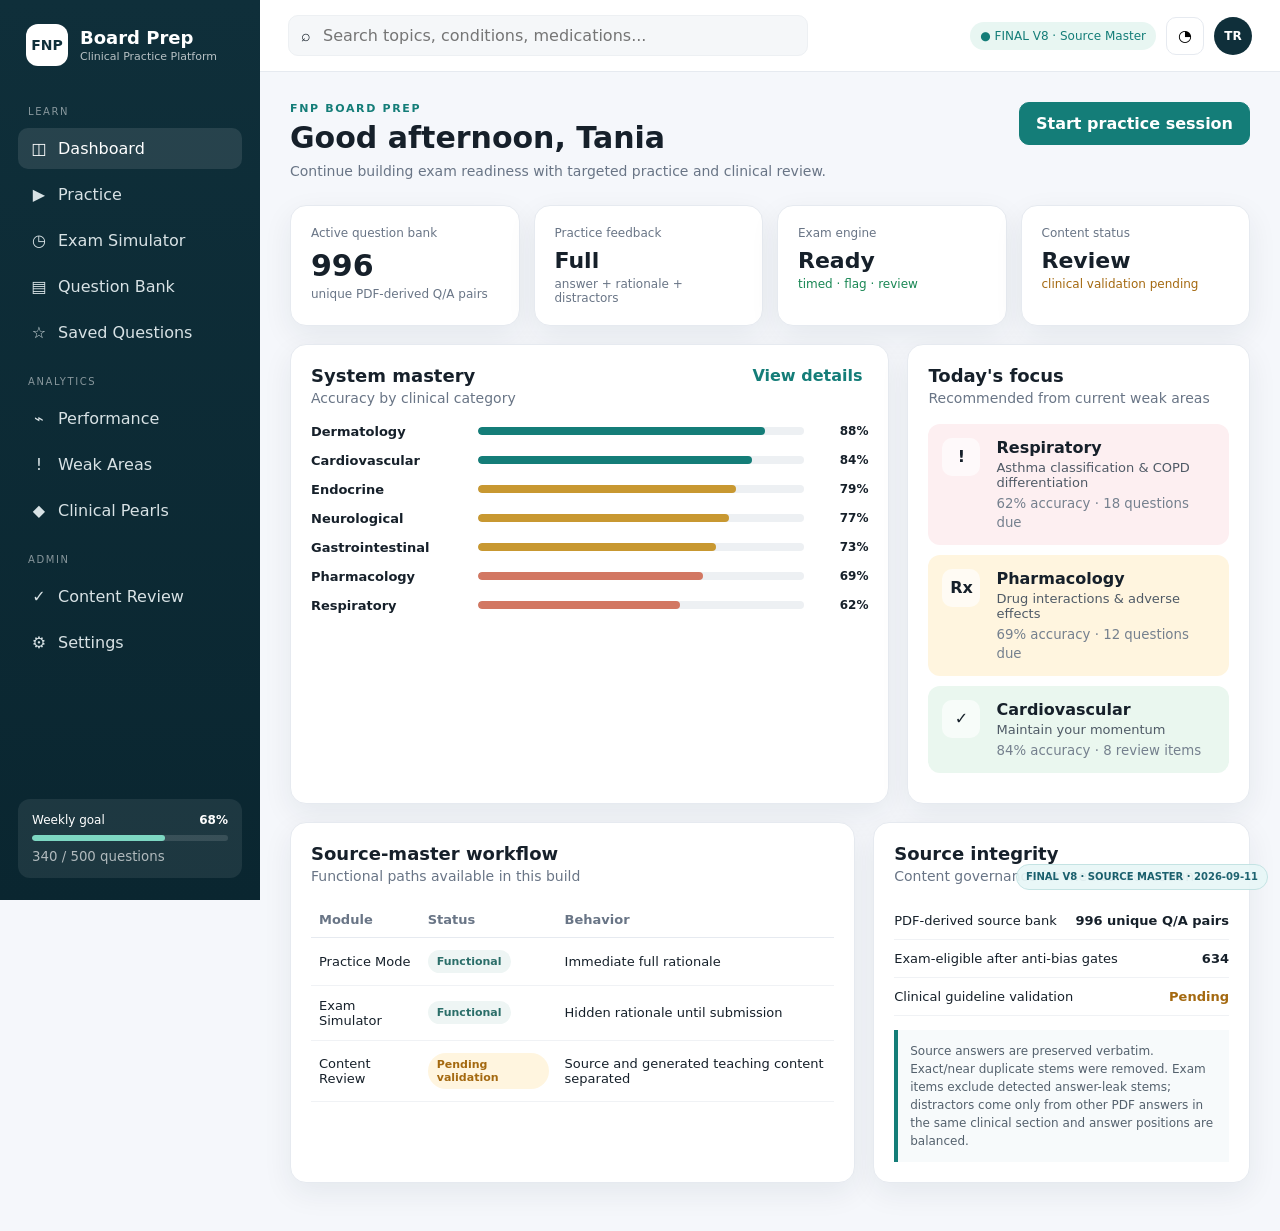
==== commit 241fe0e2: "Deploy FINAL V8 source-master question bank" ====
--- a/index.html
+++ b/index.html
@@ -63,7 +63,7 @@
           <input id="globalSearch" type="search" placeholder="Search topics, conditions, medications..." />
         </div>
         <div class="top-actions">
-          <span class="sync-pill">● FINAL V7 · AANP FNP Single-file</span>
+          <span class="sync-pill">● FINAL V8 · Source Master</span>
           <button class="icon-btn" title="Notifications">◔</button>
           <div class="avatar">TR</div>
         </div>
@@ -80,7 +80,7 @@
         </div>
 
         <div class="stat-grid">
-          <article class="stat-card"><div class="stat-label">Active question bank</div><div class="stat-value">34</div><div class="stat-note">source-grounded demo items</div></article>
+          <article class="stat-card"><div class="stat-label">Active question bank</div><div class="stat-value">996</div><div class="stat-note">unique PDF-derived Q/A pairs</div></article>
           <article class="stat-card"><div class="stat-label">Practice feedback</div><div class="stat-value small">Full</div><div class="stat-note">answer + rationale + distractors</div></article>
           <article class="stat-card"><div class="stat-label">Exam engine</div><div class="stat-value small">Ready</div><div class="stat-note positive">timed · flag · review</div></article>
           <article class="stat-card"><div class="stat-label">Content status</div><div class="stat-value small">Review</div><div class="stat-note warn">clinical validation pending</div></article>
@@ -111,7 +111,7 @@
 
         <div class="two-col lower">
           <article class="panel">
-            <div class="panel-header"><div><h2>Prototype workflow</h2><p>Functional paths available in this build</p></div></div>
+            <div class="panel-header"><div><h2>Source-master workflow</h2><p>Functional paths available in this build</p></div></div>
             <table class="data-table">
               <thead><tr><th>Module</th><th>Status</th><th>Behavior</th></tr></thead>
               <tbody>
@@ -124,17 +124,17 @@
 
           <article class="panel source-panel">
             <div class="panel-header"><div><h2>Source integrity</h2><p>Content governance for medical education</p></div></div>
-            <div class="source-row"><span>PDF-derived source bank</span><strong>1,200+ source entries</strong></div>
-            <div class="source-row"><span>Active formatted demo items</span><strong>34</strong></div>
+            <div class="source-row"><span>PDF-derived source bank</span><strong>996 unique Q/A pairs</strong></div>
+            <div class="source-row"><span>Exam-eligible after anti-bias gates</span><strong>634</strong></div>
             <div class="source-row"><span>Clinical guideline validation</span><strong class="amber-text">Pending</strong></div>
-            <div class="notice">This prototype preserves the source material and separates generated explanations from clinically validated content.</div>
+            <div class="notice">Source answers are preserved verbatim. Exact/near duplicate stems were removed. Exam items exclude detected answer-leak stems; distractors come only from other PDF answers in the same clinical section and answer positions are balanced.</div>
           </article>
         </div>
       </section>
 
       <section id="practice" class="view">
         <div class="page-heading compact">
-          <div><div class="eyebrow">PRACTICE MODE</div><h1>Adaptive clinical practice</h1><p>Immediate feedback and complete rationale after every answer.</p></div>
+          <div><div class="eyebrow">PRACTICE MODE</div><h1>Adaptive clinical practice</h1><p>Immediate feedback using the preserved PDF answer and source-derived distractors.</p></div>
           <div class="heading-actions"><button id="resetPractice" class="secondary">Reset</button><button id="saveCurrent" class="secondary">☆ Save question</button></div>
         </div>
 
@@ -165,19 +165,19 @@
             <h4>Question navigator</h4>
             <div id="questionNavigator" class="question-nav"></div>
             <div class="legend"><span><i class="dot current"></i>Current</span><span><i class="dot correct"></i>Correct</span><span><i class="dot incorrect"></i>Incorrect</span></div>
-            <div class="session-tip"><strong>Practice rule</strong><p>Every selection unlocks a full explanation: correct answer, clinical rationale, why each distractor is wrong, and a board pearl.</p></div>
+            <div class="session-tip"><strong>Practice rule</strong><p>Every selection reveals the answer paired with that item in the PDF. Distractors are source-derived and the original source entry remains traceable.</p></div>
           </aside>
         </div>
       </section>
 
       <section id="exam" class="view">
-        <div class="page-heading"><div><div class="eyebrow">AANP FNP BOARD SIMULATOR</div><h1>AANP FNP Board Simulator</h1><p>Practice with AANP-style FNP board questions. No explanations are shown until the exam is submitted.</p></div></div>
+        <div class="page-heading"><div><div class="eyebrow">AANP FNP BOARD SIMULATOR</div><h1>AANP FNP Board Simulator</h1><p>Practice with source-derived FNP board-style items. No answer key is shown until the exam is submitted.</p></div></div>
         <div class="exam-grid">
           <article class="panel setup-panel">
             <h2>AANP FNP exam setup</h2>
             <div class="form-group"><label>Exam length</label><div class="segmented" id="examLength"><button class="selected" data-value="25">25</button><button data-value="50">50</button><button data-value="100">100</button><button data-value="150">150</button></div></div>
-            <div class="form-group"><label>Content</label><select id="examContent"><option>AANP FNP mixed systems</option><option>Mixed systems</option><option>Weak areas only</option><option>Respiratory</option><option>Cardiovascular</option><option>Pharmacology</option><option>Dermatology</option><option>Women's Health</option></select></div>
-            <div class="form-group"><label>Difficulty</label><select id="examDifficulty"><option>Adaptive mix</option><option>Easy</option><option>Moderate</option><option>Hard</option></select></div>
+            <div class="form-group"><label>Content</label><select id="examContent"><option>AANP FNP mixed systems</option><option>Weak areas only</option><option>Cardiovascular</option><option>Dermatology</option><option>Endocrine</option><option>Eyes / ENT</option><option>Gastrointestinal</option><option>Genito-Urinary</option><option>Geriatrics</option><option>Hematology</option><option>Immunology</option><option>Mental Health</option><option>Musculoskeletal</option><option>Neurological</option><option>Pediatrics</option><option>Pharmacology</option><option>Prevention &amp; Immunizations</option><option>Respiratory</option><option>Women&#x27;s Health</option></select></div>
+            <div class="form-group"><label>Difficulty</label><select id="examDifficulty" disabled><option value="Adaptive mix">Source mix · no artificial difficulty labels</option></select></div>
             <div class="toggle-row"><div><strong>Timed mode</strong><small>Recommended for board simulation</small></div><label class="switch"><input type="checkbox" checked><span></span></label></div>
             <div class="toggle-row"><div><strong>Randomize questions</strong><small>Shuffle items and answer order</small></div><label class="switch"><input type="checkbox" checked><span></span></label></div>
             <div class="toggle-row"><div><strong>Flag for review</strong><small>Allow questions to be marked during exam</small></div><label class="switch"><input type="checkbox" checked><span></span></label></div>
@@ -187,7 +187,7 @@
             <div class="preview-banner">AANP FNP BOARD SIMULATION</div>
             <h2>Exam behavior</h2>
             <ul class="check-list"><li>One question displayed at a time</li><li>Answers can be changed before submission</li><li>Questions can be flagged for review</li><li>No rationale during exam mode</li><li>Complete review after submission</li><li>Performance breakdown by system</li></ul>
-            <div class="info-box"><strong>AANP-style FNP preparation</strong><p>This simulator uses AANP FNP board-style single-best-answer practice based on the uploaded study material. It is an independent study tool and is not affiliated with, endorsed by, or presented as official AANP exam content. Timed blocks, flagged-question review, post-exam rationales, system breakdowns, and missed-question retakes are supported.</p></div>
+            <div class="info-box"><strong>AANP-style FNP preparation</strong><p>This simulator uses source-derived single-best-answer practice from the uploaded PDF. It is an independent study tool and is not affiliated with, endorsed by, or presented as official AANP exam content. Exact and near-duplicate stems are removed, detected answer-leak items are excluded from exams, answer positions are balanced, and distractors are drawn from other answers in the same PDF section.</p></div>
           </article>
         </div>
       </section>
@@ -195,7 +195,7 @@
       <section id="bank" class="view">
         <div class="page-heading compact"><div><div class="eyebrow">QUESTION BANK</div><h1>Explore the clinical item library</h1><p>Filter by system, source, review status, and difficulty.</p></div><button class="primary" data-jump="practice">Create custom practice</button></div>
         <article class="panel">
-          <div class="filter-row"><input id="bankSearch" class="text-input" placeholder="Search questions..." /><select id="bankSystem"><option value="all">All systems</option><option>Respiratory</option><option>Cardiovascular</option><option>Pharmacology</option><option>Dermatology</option><option>Endocrine</option><option>Neurological</option><option>Gastrointestinal</option></select><select><option>All difficulty</option><option>Easy</option><option>Moderate</option><option>Hard</option></select><select><option>All review states</option><option>PDF extracted</option><option>Explanation generated</option><option>Clinically validated</option></select></div>
+          <div class="filter-row"><input id="bankSearch" class="text-input" placeholder="Search questions..." /><select id="bankSystem"><option value="all">All systems</option><option>Cardiovascular</option><option>Dermatology</option><option>Endocrine</option><option>Eyes / ENT</option><option>Gastrointestinal</option><option>Genito-Urinary</option><option>Geriatrics</option><option>Hematology</option><option>Immunology</option><option>Mental Health</option><option>Musculoskeletal</option><option>Neurological</option><option>Pediatrics</option><option>Pharmacology</option><option>Prevention &amp; Immunizations</option><option>Respiratory</option><option>Women&#x27;s Health</option></select><select disabled><option>Source-only · no artificial difficulty</option></select><select><option>All review states</option><option>PDF extracted</option><option>Source answer preserved</option><option>Clinically validated</option></select></div>
           <div id="bankTable"></div>
         </article>
       </section>
@@ -215,10 +215,10 @@
       <section id="review" class="view">
         <div class="page-heading"><div><div class="eyebrow">CONTENT REVIEW</div><h1>Clinical content governance</h1><p>Separate source extraction, generated teaching content, and clinical validation.</p></div><button class="primary">+ Add reviewer</button></div>
         <article class="panel">
-          <div class="review-summary"><div><strong>1,200+</strong><span>PDF-derived items</span></div><div><strong>30</strong><span>Prototype items formatted</span></div><div><strong>30</strong><span>Demo questions active</span></div><div><strong>0</strong><span>Clinically signed off</span></div></div>
+          <div class="review-summary"><div><strong>996</strong><span>unique PDF Q/A pairs</span></div><div><strong>634</strong><span>exam-eligible items</span></div><div><strong>66</strong><span>duplicates removed</span></div><div><strong>0</strong><span>source answers silently changed</span></div></div>
           <table class="data-table"><thead><tr><th>Item</th><th>System</th><th>Source</th><th>Explanation</th><th>Clinical review</th></tr></thead><tbody id="reviewTable"></tbody></table>
         </article>
-        <div class="notice large"><strong>Important production rule:</strong> source statements are preserved as source content. Generated rationales and distractor explanations must be reviewed against current clinical guidelines before publication for professional education.</div>
+        <div class="notice large"><strong>Source-master rule:</strong> source statements and paired answers are preserved. Distractors are sourced from other PDF answers, not invented medical claims. Items with detected answer leakage are kept in the bank but excluded from exams. External clinical validation, if added later, must remain separate from the source answer.</div>
       </section>
 
       <section id="settings" class="view"><div class="page-heading"><div><div class="eyebrow">SETTINGS</div><h1>Learning preferences</h1><p>Configure how practice sessions and feedback behave.</p></div></div><article class="panel settings-panel"><div class="toggle-row"><div><strong>Show rationale immediately in Practice Mode</strong><small>Required for this prototype</small></div><label class="switch"><input type="checkbox" checked disabled><span></span></label></div><div class="toggle-row"><div><strong>Explain every distractor</strong><small>Show why each incorrect option is wrong</small></div><label class="switch"><input type="checkbox" checked><span></span></label></div><div class="toggle-row"><div><strong>Show Board Pearl</strong><small>Display one high-yield takeaway after each answer</small></div><label class="switch"><input type="checkbox" checked><span></span></label></div><div class="toggle-row"><div><strong>Track confidence</strong><small>Add confidence rating before answer submission</small></div><label class="switch"><input type="checkbox"><span></span></label></div></article></section>
@@ -226,9 +226,9 @@
   </div>
 
   <div id="toast" class="toast"></div>
-<div style="position:fixed;right:12px;bottom:10px;z-index:9998;font:600 10px/1.2 system-ui;color:#0b5664;background:#e8f7f7;border:1px solid #bfe1e1;border-radius:999px;padding:6px 9px;opacity:.92">FINAL V7 · AANP FNP · 2026-09-11</div>
+<div style="position:fixed;right:12px;bottom:10px;z-index:9998;font:600 10px/1.2 system-ui;color:#0b5664;background:#e8f7f7;border:1px solid #bfe1e1;border-radius:999px;padding:6px 9px;opacity:.92">FINAL V8 · SOURCE MASTER · 2026-09-11</div>
   <script>
-const questions = [{"id":1,"system":"Respiratory","difficulty":"Moderate","source":"PDF item 466","stem":"A patient uses albuterol about two times per week, has no shortness of breath, FEV1 is greater than 80%, and daily activity is not limited. How is the asthma classified?","options":["Mild persistent asthma","Moderate persistent asthma","Intermittent asthma","Severe persistent asthma"],"correct":2,"rationale":"This pattern is classified as intermittent asthma: infrequent rescue inhaler use, preserved FEV1, no current symptoms, and no limitation of daily activity.","optionWhy":["This category implies a greater symptom burden than the scenario described.","Moderate persistent asthma is associated with more frequent symptoms and lower lung function.","Correct. The finding supports this clinical pattern as intermittent asthma.","Severe persistent asthma would involve substantially greater symptom frequency and impairment."],"pearl":"For asthma classification questions, compare symptom frequency, rescue use, FEV1, and activity limitation.","sourceNote":"Source basis: PDF item 466."},{"id":2,"system":"Cardiovascular","difficulty":"Moderate","source":"PDF murmur summary","stem":"A systolic murmur is best heard at the right second intercostal space and radiates to the neck. Which condition is most consistent with this finding?","options":["Mitral regurgitation","Aortic stenosis","Aortic regurgitation","Mitral stenosis"],"correct":1,"rationale":"Clinical findings associate a systolic murmur at the right second intercostal space that radiates to the neck with aortic stenosis.","optionWhy":["Mitral regurgitation is described at the apex with radiation toward the axilla.","Correct. This location and radiation pattern are listed for aortic stenosis.","Aortic regurgitation is described as a diastolic murmur.","Mitral stenosis is described as a diastolic murmur heard at the apex."],"pearl":"Radiation is a powerful clue: aortic stenosis radiates to the neck; mitral regurgitation to the axilla.","sourceNote":"Source basis: PDF murmur summary."},{"id":3,"system":"Pharmacology","difficulty":"Easy","source":"PDF CYP450 summary","stem":"What is the expected effect of a CYP450 inhibitor on drug metabolism and drug concentration?","options":["Faster metabolism and lower concentration","Slower metabolism and higher concentration","No change in metabolism","Faster metabolism and higher concentration"],"correct":1,"rationale":"CYP450 pharmacology indicates that CYP450 inhibition slows drug metabolism/clearance and increases drug concentration.","optionWhy":["This is the opposite of the source description of inhibition.","Correct. Slower metabolism can raise drug concentration.","The clinical pattern of a meaningful change in metabolism.","Faster metabolism would not fit the clinical framework for an inhibitor."],"pearl":"Inducers increase clearance and tend to lower concentration; inhibitors slow clearance and tend to raise concentration.","sourceNote":"Source basis: PDF CYP450 summary."},{"id":4,"system":"Dermatology","difficulty":"Easy","source":"PDF dermatology section","stem":"An annular, pruritic lesion has a raised border with central clearing. Which diagnosis is most consistent with this presentation?","options":["Tinea corporis","Pityriasis rosea","Scabies","Candida intertrigo"],"correct":0,"rationale":"The clinical pattern of tinea corporis as a pruritic, raised lesion with central clearing.","optionWhy":["Correct. This morphology matches tinea corporis.","Pityriasis rosea is presented with a different morphology/pattern.","Scabies is associated with nocturnal pruritus and burrows.","Candida intertrigo is described in intertriginous areas."],"pearl":"For dermatology board questions, morphology plus distribution often points to the diagnosis.","sourceNote":"Source basis: PDF dermatology section."},{"id":5,"system":"Endocrine","difficulty":"Moderate","source":"PDF levothyroxine section","stem":"A patient with hypothyroidism is taking levothyroxine. TSH remains elevated while free T4 is within the normal range. What is the best next step?","options":["Stop levothyroxine","Decrease the dose","Increase the levothyroxine dose","Add methimazole"],"correct":2,"rationale":"This pattern uses an elevated TSH while on levothyroxine as a cue to increase the levothyroxine dose.","optionWhy":["The source does not recommend stopping therapy for this pattern.","Dose reduction is linked to an overly suppressed TSH in the board-review examples.","Correct. The recommended approach is increasing the dose.","Methimazole is presented for hyperthyroidism."],"pearl":"In the board-review examples, high TSH on replacement leads toward increasing levothyroxine; low TSH leads toward decreasing it.","sourceNote":"Source basis: PDF levothyroxine section."},{"id":6,"system":"Neurological","difficulty":"Moderate","source":"PDF BPPV section","stem":"A patient has brief episodes of vertigo triggered by head movement. Which bedside test is most appropriate to support a diagnosis of benign paroxysmal positional vertigo?","options":["Romberg test","Dix-Hallpike test","Weber test","Rinne test"],"correct":1,"rationale":"The finding supports the Dix-Hallpike test for BPPV.","optionWhy":["Romberg is a balance assessment, not the key positional test.","Correct. Dix-Hallpike is the test listed for BPPV.","Weber evaluates hearing lateralization.","Rinne compares air and bone conduction."],"pearl":"BPPV: brief positional vertigo, Dix-Hallpike testing, and repositioning maneuvers.","sourceNote":"Source basis: PDF BPPV section."},{"id":7,"system":"Gastrointestinal","difficulty":"Easy","source":"PDF GI section","stem":"Right upper quadrant pain after a fatty meal with nausea, vomiting, low-grade fever, and a positive Murphy sign is most consistent with which diagnosis?","options":["Appendicitis","Diverticulitis","Cholecystitis","Pancreatitis"],"correct":2,"rationale":"The combination of findings supports right upper quadrant pain, fatty meals, and a positive Murphy sign with cholecystitis.","optionWhy":["Appendicitis is associated with right lower quadrant findings.","Diverticulitis is associated with left lower quadrant pain.","Correct. This is the clinical pattern for cholecystitis.","Pancreatitis has a different clinical pattern and testing emphasis."],"pearl":"Use location plus named exam maneuvers to narrow abdominal board questions.","sourceNote":"Source basis: PDF GI section."},{"id":8,"system":"Hematology","difficulty":"Moderate","source":"PDF anemia section","stem":"Which laboratory test is most useful for distinguishing iron-deficiency anemia from other common causes of anemia?","options":["Ferritin level","Platelet count","INR","Reticulocyte count only"],"correct":0,"rationale":"A high-yield test is ferritin for distinguishing iron-deficiency anemia.","optionWhy":["Correct. Ferritin is highlighted for this purpose.","Platelet count is not the correct answer.","INR is used for coagulation monitoring.","Reticulocytes are useful in other contexts but are not the best discriminator here."],"pearl":"Ferritin is a high-yield high-yield clue for iron deficiency; MCV and RDW provide supporting patterns.","sourceNote":"Source basis: PDF anemia section."},{"id":9,"system":"Genito-Urinary","difficulty":"Hard","source":"PDF cauda equina item","stem":"A patient has low back pain radiating down both legs, urinary retention, bilateral lower-extremity weakness, and diminished sensation. What is the most appropriate next step?","options":["Routine physical therapy","Refer for neurosurgical evaluation and obtain MRI","Start oxybutynin","Order a urinalysis only"],"correct":1,"rationale":"The finding supports this pattern as cauda equina syndrome and directs urgent MRI/neurosurgical evaluation.","optionWhy":["The red-flag neurologic pattern is not treated as routine back pain.","Correct. This is the urgent action described clinically.","Oxybutynin is used for urge incontinence, not this syndrome.","Urinalysis alone would not address the neurologic emergency pattern."],"pearl":"Bilateral weakness plus sensory change plus urinary retention is a red-flag combination.","sourceNote":"Source basis: PDF cauda equina item."},{"id":10,"system":"Eyes / ENT","difficulty":"Moderate","source":"PDF eye section","stem":"An older patient develops sudden severe eye pain, blurred vision, headache, nausea, and vomiting. What is the most appropriate action?","options":["Routine follow-up next month","Treat as acute angle-closure glaucoma and refer to the ED","Artificial tears only","Observe at home"],"correct":1,"rationale":"The finding supports this symptom cluster as acute angle-closure glaucoma and recommends emergency referral.","optionWhy":["The source treats this presentation as urgent.","Correct. Acute angle-closure glaucoma is the source diagnosis and ED referral is recommended.","Artificial tears do not match the emergency pattern.","Observation at home is not the recommended action."],"pearl":"Sudden painful visual loss with headache/nausea is an emergency pattern .","sourceNote":"Source basis: PDF eye section."},{"id":11,"system":"Respiratory","difficulty":"Moderate","source":"PDF item 454","stem":"A 9-year-old has cough and chest tightness three times per week during the day, three nighttime episodes per month, and FEV1 of 80%. How should the asthma be classified?","options":["Intermittent","Mild persistent","Moderate persistent","Severe persistent"],"correct":1,"rationale":"The source explicitly classifies this pediatric pattern as mild persistent asthma.","optionWhy":["The symptom frequency exceeds the clinical pattern for intermittent asthma.","Correct. This exact pattern is labeled mild persistent .","The clinical pattern of moderate persistent asthma with daily symptoms and lower FEV1.","The source does not describe severe persistent features here."],"pearl":"More than two symptom days per week is a key high-yield clue toward mild persistent asthma.","sourceNote":"Source basis: PDF item 454."},{"id":12,"system":"Respiratory","difficulty":"Easy","source":"PDF item 457","stem":"Which medication is a short-acting muscarinic antagonist (SAMA)?","options":["Albuterol","Ipratropium","Fluticasone","Montelukast"],"correct":1,"rationale":"The finding supports ipratropium as a short-acting muscarinic antagonist.","optionWhy":["Albuterol is a short-acting beta agonist in the clinical framework.","Correct. Ipratropium is the SAMA listed.","Fluticasone is an inhaled corticosteroid.","Montelukast is not identified as a SAMA."],"pearl":"Know respiratory drug classes, not only brand names.","sourceNote":"Source basis: PDF item 457."},{"id":13,"system":"Respiratory","difficulty":"Easy","source":"PDF item 467","stem":"A patient has acute viral bronchitis. Which treatment should not be routinely used?","options":["Supportive care","Hydration","Antibiotic","Symptom management"],"correct":2,"rationale":"Clinical guidance indicates antibiotics are the exception in acute viral bronchitis because the infection is viral.","optionWhy":["Supportive care is consistent with a viral illness.","Hydration is compatible with supportive care.","Correct. Antibiotics are the recommended exception.","Symptom management is compatible with the clinical framing."],"pearl":"Watch for “except” in board questions; it reverses the task.","sourceNote":"Source basis: PDF item 467."},{"id":14,"system":"Respiratory","difficulty":"Moderate","source":"PDF item 477","stem":"A patient with COPD has a nighttime oxygen saturation of 88%. What is the most appropriate intervention?","options":["No treatment","Place the patient on oxygen","Start antibiotics only","Stop all inhalers"],"correct":1,"rationale":"Clinical review indicates that a COPD patient with nighttime oxygen saturation of 88% should be placed on oxygen.","optionWhy":["This contradicts the recommended action.","Correct. Oxygen is the action stated .","Antibiotics are not the correct answer for this oxygen-saturation scenario.","The source does not recommend stopping all inhalers."],"pearl":"Pay attention to threshold-style clues in respiratory questions.","sourceNote":"Source basis: PDF item 477."},{"id":15,"system":"Cardiovascular","difficulty":"Moderate","source":"PDF item 390","stem":"A 30-year-old man has a blood pressure of 200/100 mm Hg and an abdominal bruit. Which diagnosis is most likely?","options":["Essential hypertension","Renovascular hypertension / renal artery stenosis","Aortic stenosis","Peripheral venous disease"],"correct":1,"rationale":"The combination of findings supports severe hypertension plus an abdominal bruit with renovascular hypertension/renal artery stenosis.","optionWhy":["The abdominal bruit is a clue steering away from uncomplicated essential hypertension.","Correct. This is the diagnosis explicitly paired with the scenario.","Aortic stenosis is a valvular disorder.","Peripheral venous disease does not match the clinical pattern."],"pearl":"A striking exam clue can be more discriminating than the generic diagnosis.","sourceNote":"Source basis: PDF item 390."},{"id":16,"system":"Cardiovascular","difficulty":"Easy","source":"PDF items 339–341","stem":"An ankle-brachial index of 0.8 is most consistent with which condition?","options":["Normal arterial flow","Peripheral artery disease","Venous insufficiency","Deep vein thrombosis"],"correct":1,"rationale":"Clinical review indicates that an ABI below 0.9 suggests peripheral artery disease and uses 0.8 as an example.","optionWhy":["The source uses <0.9 as abnormal.","Correct. This matches the board-review threshold.","ABI is being used for arterial disease in this source.","The source does not use ABI to diagnose DVT."],"pearl":"Source threshold: ABI <0.9 → think PAD.","sourceNote":"Source basis: PDF items 339–341."},{"id":17,"system":"Cardiovascular","difficulty":"Easy","source":"PDF item 317/324","stem":"Which antihypertensive medication is most commonly associated with new ankle or lower-extremity edema?","options":["Amlodipine","Lisinopril","Losartan","Propranolol"],"correct":0,"rationale":"This adverse effect is commonly associated with amlodipine with ankle/lower-extremity edema.","optionWhy":["Correct. Amlodipine is the correct answer.","The source emphasizes other adverse effects for ACE inhibitors.","Losartan is not the edema answer given here.","Propranolol is not the edema answer in this clinical scenario."],"pearl":"Peripheral edema is a recurring high-yield clue for calcium-channel blockers such as amlodipine.","sourceNote":"Source basis: PDF item 317/324."},{"id":18,"system":"Cardiovascular","difficulty":"Easy","source":"PDF item 326","stem":"Which electrolyte should be monitored in a patient receiving an ACE inhibitor?","options":["Sodium","Potassium","Calcium","Magnesium"],"correct":1,"rationale":"Clinical review indicates that potassium should be checked with ACE inhibitor therapy.","optionWhy":["This is not the correct answer.","Correct. Potassium is specifically named.","This is not the correct answer.","This is not the correct answer."],"pearl":"Tie medication classes to the lab monitoring emphasized .","sourceNote":"Source basis: PDF item 326."},{"id":19,"system":"Endocrine","difficulty":"Easy","source":"PDF item 18","stem":"A patient with hyperthyroidism is treated with radioactive iodine. Which condition may develop after treatment?","options":["Hypothyroidism","Hyperparathyroidism","Addison disease","Diabetes insipidus"],"correct":0,"rationale":"Clinical review indicates that radioactive iodine treatment for hyperthyroidism can lead to hypothyroidism.","optionWhy":["Correct.","The parathyroid glands are not the target described.","Addison disease is unrelated to this clinical scenario.","Diabetes insipidus is not the complication described."],"pearl":"Board questions often test predictable treatment consequences.","sourceNote":"Source basis: PDF item 18."},{"id":20,"system":"Endocrine","difficulty":"Moderate","source":"PDF item 19","stem":"A patient has a serum calcium level of 13 mg/dL. Which additional laboratory test should be obtained?","options":["TSH","PTH","Troponin","BNP"],"correct":1,"rationale":"Clinical review pairs significant hypercalcemia with checking parathyroid hormone (PTH).","optionWhy":["TSH is not the correct answer.","Correct. PTH is the laboratory test stated .","Troponin is a cardiac marker.","BNP is not the correct answer."],"pearl":"When calcium is markedly elevated, the source directs attention to PTH.","sourceNote":"Source basis: PDF item 19."},{"id":21,"system":"Endocrine","difficulty":"Hard","source":"PDF Addison section","stem":"A patient presents with fatigue, weight loss, hyperpigmentation, hyponatremia, hyperkalemia, and salt craving. Which disorder is most consistent with this presentation?","options":["Cushing syndrome","Addison disease","Hyperthyroidism","Primary hyperaldosteronism"],"correct":1,"rationale":"This clinical cluster is most consistent with Addison disease.","optionWhy":["Cushing syndrome has a different clinical pattern.","Correct. This cluster is explicitly described for Addison disease.","Hyperthyroidism does not match the full clinical pattern.","Primary hyperaldosteronism would not match the salt craving/hyperkalemia pattern listed."],"pearl":"Hyperpigmentation plus salt craving and the sodium/potassium pattern is a high-yield source cluster for Addison disease.","sourceNote":"Source basis: PDF Addison section."},{"id":22,"system":"Women's Health","difficulty":"Easy","source":"PDF item 1037","stem":"Pelvic inflammatory disease increases the risk of which complication?","options":["Infertility","Hyperthyroidism","Glaucoma","Asthma"],"correct":0,"rationale":"Clinical review emphasizes that pelvic inflammatory disease increases the risk of infertility.","optionWhy":["Correct.","This is unrelated to PID .","This is unrelated to PID .","This is unrelated to PID ."],"pearl":"Link PID with later reproductive complications.","sourceNote":"Source basis: PDF item 1037."},{"id":23,"system":"Women's Health","difficulty":"Moderate","source":"PDF items 1042/1045","stem":"A patient has a DEXA T-score of -2.8. How should this finding be classified?","options":["Normal bone density","Osteopenia","Osteoporosis","Osteomalacia"],"correct":2,"rationale":"Clinical review indicates that a T-score below -2.5 is osteoporosis and gives -2.7/-2.8 examples.","optionWhy":["The value is below the normal range.","The source places osteopenia between roughly -1 and -2.5.","Correct. This matches the board-review threshold.","Osteomalacia is not the DEXA classification given ."],"pearl":"Source threshold: osteoporosis below -2.5.","sourceNote":"Source basis: PDF items 1042/1045."},{"id":24,"system":"Women's Health","difficulty":"Easy","source":"PDF item 1048","stem":"Which finding is most strongly associated with polycystic ovary syndrome (PCOS)?","options":["Hirsutism and increased androgens","Low androgen levels","Absent secondary sex characteristics only","Severe bradycardia"],"correct":0,"rationale":"High-yield review lists hirsutism and increased androgen levels with PCOS.","optionWhy":["Correct. This is the clinical association.","This is the opposite of the clinical association.","This is not the source description of PCOS.","This is unrelated to the PCOS scenario."],"pearl":"In source-style PCOS questions, look for signs of androgen excess.","sourceNote":"Source basis: PDF item 1048."},{"id":25,"system":"Genito-Urinary","difficulty":"Hard","source":"PDF item 1009","stem":"A 38-year-old man has sudden severe testicular and groin pain, nausea, swelling, and an absent cremasteric reflex. What is the most likely diagnosis?","options":["Epididymitis","Testicular torsion","BPH","Prostatitis"],"correct":1,"rationale":"The finding supports sudden pain with an absent cremasteric reflex as testicular torsion and recommends ED referral.","optionWhy":["Epididymitis is presented with a different clinical pattern.","Correct. This is the clinical pattern for testicular torsion.","BPH does not cause this acute scrotal presentation.","Prostatitis does not match this source presentation."],"pearl":"Absent cremasteric reflex plus sudden testicular pain is an emergency-pattern clue.","sourceNote":"Source basis: PDF item 1009."},{"id":26,"system":"Genito-Urinary","difficulty":"Easy","source":"PDF item 1025","stem":"Which medication class is contraindicated in a patient taking sildenafil or tadalafil?","options":["Nitrates","Antacids","Acetaminophen","Topical antifungals"],"correct":0,"rationale":"Clinical review indicates that nitrates such as nitroglycerin and isosorbide are contraindicated with PDE-5 inhibitors.","optionWhy":["Correct. Nitrates are the source contraindication.","This is not the correct answer.","This is not the correct answer.","This is not the correct answer."],"pearl":"Medication contraindication questions often hinge on recognizing dangerous combinations.","sourceNote":"Source basis: PDF item 1025."},{"id":27,"system":"Geriatrics","difficulty":"Moderate","source":"PDF item 1195","stem":"A patient requests a controlled medication that was previously prescribed by another provider. What should the nurse practitioner do first?","options":["Refill it immediately","Complete an exam/evaluation and try to contact the previous provider","Refuse all controlled medications permanently","Send the patient directly to the emergency department"],"correct":1,"rationale":"The recommended approach is a complete examination/evaluation and attempting to contact the previous provider.","optionWhy":["The source does not support an automatic refill without evaluation.","Correct. This reproduces the recommended action.","The source does not state a blanket permanent refusal.","The source does not indicate an ED referral for this scenario."],"pearl":"Verification and appropriate evaluation are central to this source prescribing scenario.","sourceNote":"Source basis: PDF item 1195."},{"id":28,"system":"Geriatrics","difficulty":"Easy","source":"PDF item 1205","stem":"Which part of Medicare covers hospice services?","options":["Part A","Part B","Part C only","Part D"],"correct":0,"rationale":"Clinical review indicates that Medicare hospice services are covered under Medicare Part A.","optionWhy":["Correct.","This is not the answer given .","The source does not identify Part C only.","Part D is not the correct answer."],"pearl":"Keep administrative board facts in a separate memory bucket from clinical diagnosis questions.","sourceNote":"Source basis: PDF item 1205."},{"id":29,"system":"Clinical Zebras","difficulty":"Hard","source":"Clinical Zebras: Pheochromocytoma","stem":"Which symptom cluster is most characteristic of pheochromocytoma?","options":["Paroxysmal hypertension, headache, diaphoresis","Chronic diarrhea, weight loss, arthralgias","Jaw claudication, blurry vision, elevated ESR","Refractory ulcers, diarrhea, elevated gastrin"],"correct":0,"rationale":"The Clinical Zebras section lists paroxysmal hypertension, headache, and diaphoresis as diagnostic clues for pheochromocytoma.","optionWhy":["Correct. This is the pheochromocytoma cluster.","This cluster is listed under Whipple disease.","This cluster is listed under giant cell arteritis.","This cluster is listed under Zollinger-Ellison syndrome."],"pearl":"Memorize zebra conditions as compact clue clusters.","sourceNote":"Source basis: Clinical Zebras: Pheochromocytoma."},{"id":30,"system":"Clinical Zebras","difficulty":"Hard","source":"Clinical Zebras: Drug-Induced Lupus","stem":"Which antibody is most strongly associated with drug-induced lupus?","options":["Anti-histone antibodies","Anti-CCP antibodies","Anti-mitochondrial antibodies","Anti-centromere antibodies"],"correct":0,"rationale":"The Clinical Zebras section lists positive anti-histone antibodies as a clue for drug-induced lupus.","optionWhy":["Correct. This is the antibody listed as a high-yield clue.","This is not the antibody listed in this source section.","This is not the antibody listed in this source section.","This is not the antibody listed in this source section."],"pearl":"Pair drug-induced lupus with the high-yield medication clues: hydralazine, procainamide, and isoniazid.","sourceNote":"Source basis: Clinical Zebras: Drug-Induced Lupus."},{"id":31,"system":"Clinical Zebras","difficulty":"Hard","source":"Clinical Zebras: Zollinger-Ellison","stem":"Which finding is most suggestive of Zollinger-Ellison syndrome?","options":["Ulcers refractory to PPIs","Central vision loss","Unilateral foul-smelling nasal discharge","Absent cremasteric reflex"],"correct":0,"rationale":"High-yield review lists ulcers refractory to PPIs, chronic diarrhea, increased gastrin, and association with MEN1 as clues.","optionWhy":["Correct. This is a source-listed clue.","Central vision loss is associated with macular degeneration .","Unilateral foul-smelling nasal discharge is a clue for a nasal foreign body.","Absent cremasteric reflex is a clue for testicular torsion."],"pearl":"Refractory ulcers plus diarrhea plus elevated gastrin is the high-yield pattern.","sourceNote":"Source basis: Clinical Zebras: Zollinger-Ellison."},{"id":32,"system":"Mental Health","difficulty":"Moderate","source":"PDF item 967","stem":"What serious complication can occur when an SSRI is combined with St. John’s Wort?","options":["Serotonin syndrome","Hypothyroidism","Renal stones","Otitis media"],"correct":0,"rationale":"High-yield review lists serotonin syndrome/fever as a severe complication of combining an SSRI with St. John’s Wort.","optionWhy":["Correct.","This is unrelated to the interaction described.","This is unrelated to the interaction described.","This is unrelated to the interaction described."],"pearl":"Herbal products can create clinically important drug interactions in board-style questions.","sourceNote":"Source basis: PDF item 967."},{"id":33,"system":"Mental Health","difficulty":"Moderate","source":"PDF item 986","stem":"A woman reports difficulty falling asleep and early-morning awakening. In addition to checking TSH, which condition should the nurse practitioner evaluate for?","options":["Depression","PAD","BPH","Glaucoma"],"correct":0,"rationale":"The source explicitly says to evaluate depression in this insomnia/early-morning-awakening scenario.","optionWhy":["Correct.","PAD does not fit the clinical scenario.","BPH does not fit this patient or clinical scenario.","Glaucoma is not the correct answer."],"pearl":"Early-morning awakening can be used as a psychiatric clue in board-style stems.","sourceNote":"Source basis: PDF item 986."},{"id":34,"system":"Eyes / ENT","difficulty":"Moderate","source":"PDF retinal detachment item","stem":"An older patient reports sudden onset of floaters and a curtain-like shadow closing over the visual field. Which diagnosis is most likely?","options":["Macular degeneration","Retinal detachment","Pterygium","Hypertensive retinopathy"],"correct":1,"rationale":"The finding supports sudden floaters and a curtain-closing sensation with retinal detachment and recommends emergency referral.","optionWhy":["Macular degeneration is associated with central vision loss.","Correct. This is the clinical pattern.","Pterygium is described as a triangular thickening.","Hypertensive retinopathy is associated with findings such as AV nicking."],"pearl":"A curtain over vision is an emergency-pattern clue.","sourceNote":"Source basis: PDF retinal detachment item."}];
+const questions = [{"id":1,"system":"Pharmacology","difficulty":"Source","source":"PDF p.1 · item 4","stem":"Cytochrome inhibitory effect","options":["slows down drug metabolism and increases drug concentration","Continue Bactrim and adjust Warfarin dose (Bactrim increases effect of Warfarin)","increase the risk of Hyperkalemia (high potassium levels) when used together","Cerebrovascular accident stroke, thrombus, emboli"],"correct":0,"rationale":"Source answer: slows down drug metabolism and increases drug concentration. This answer is preserved from the uploaded PDF without external correction.","optionWhy":["Correct — this is the answer paired with this source item in the uploaded PDF.","Distractor drawn from another answer in the same PDF section; it is not the answer paired with this source item.","Distractor drawn from another answer in the same PDF section; it is not the answer paired with this source item.","Distractor drawn from another answer in the same PDF section; it is not the answer paired with this source item."],"pearl":"Source item 4 · PDF page 1.","sourceNote":"Original source entry: Cytochrome inhibitory effect: slows down drug metabolism and increases drug concentration.","sourceAnswer":"slows down drug metabolism and increases drug concentration","sourcePage":1,"sourceItem":4,"examEligible":false,"qualityFlag":"study-fact"},{"id":2,"system":"Pharmacology","difficulty":"Source","source":"PDF p.2 · item 7","stem":"Pregnant with allergy to penicillin","options":["Magnesium","Azithromycin","Hypocalcemia","Potassium IV"],"correct":1,"rationale":"Source answer: Azithromycin. This answer is preserved from the uploaded PDF without external correction.","optionWhy":["Distractor drawn from another answer in the same PDF section; it is not the answer paired with this source item.","Correct — this is the answer paired with this source item in the uploaded PDF.","Distractor drawn from another answer in the same PDF section; it is not the answer paired with this source item.","Distractor drawn from another answer in the same PDF section; it is not the answer paired with this source item."],"pearl":"Source item 7 · PDF page 2.","sourceNote":"Original source entry: Pregnant with allergy to penicillin: Azithromycin.","sourceAnswer":"Azithromycin","sourcePage":2,"sourceItem":7,"examEligible":false,"qualityFlag":"study-fact"},{"id":3,"system":"Pharmacology","difficulty":"Source","source":"PDF p.2 · item 8","stem":"Allergic to Macrolide? What not to give","options":["Azithromycin, Erythromycin, Clarithromycin","Osteoporosis and osteopenia","Trimethoprim- sulfamethoxazole (Bactrim)","Increase Warfarin dosage"],"correct":0,"rationale":"Source answer: Azithromycin, Erythromycin, Clarithromycin. This answer is preserved from the uploaded PDF without external correction.","optionWhy":["Correct — this is the answer paired with this source item in the uploaded PDF.","Distractor drawn from another answer in the same PDF section; it is not the answer paired with this source item.","Distractor drawn from another answer in the same PDF section; it is not the answer paired with this source item.","Distractor drawn from another answer in the same PDF section; it is not the answer paired with this source item."],"pearl":"Source item 8 · PDF page 2.","sourceNote":"Original source entry: Allergic to Macrolide? What not to give: Azithromycin, Erythromycin, Clarithromycin.","sourceAnswer":"Azithromycin, Erythromycin, Clarithromycin","sourcePage":2,"sourceItem":8,"examEligible":true,"qualityFlag":"exam-ready"},{"id":4,"system":"Pharmacology","difficulty":"Source","source":"PDF p.2 · item 10","stem":"An old woman complaining of fatigue, who is on multiple medications that contain Sulfonylureas and ACE inhibitors, could have (hypotension, hypoglycemia, and polypharmacy), but not","options":["Magnesium","Hypocalcemia","Azithromycin","increase the risk of Hyperkalemia (high potassium levels) when used together"],"correct":1,"rationale":"Source answer: Hypocalcemia. This answer is preserved from the uploaded PDF without external correction.","optionWhy":["Distractor drawn from another answer in the same PDF section; it is not the answer paired with this source item.","Correct — this is the answer paired with this source item in the uploaded PDF.","Distractor drawn from another answer in the same PDF section; it is not the answer paired with this source item.","Distractor drawn from another answer in the same PDF section; it is not the answer paired with this source item."],"pearl":"Source item 10 · PDF page 2.","sourceNote":"Original source entry: An old woman complaining of fatigue, who is on multiple medications that contain Sulfonylureas and ACE inhibitors, could have (hypotension, hypoglycemia, and polypharmacy), but not: Hypocalcemia.","sourceAnswer":"Hypocalcemia","sourcePage":2,"sourceItem":10,"examEligible":true,"qualityFlag":"exam-ready"},{"id":5,"system":"Pharmacology","difficulty":"Source","source":"PDF p.2 · item 11","stem":"ACE inhibitors and potassium-sparing diuretics can","options":["Continue Bactrim and adjust Warfarin dose (Bactrim increases effect of Warfarin)","slows down drug metabolism and increases drug concentration","increase the risk of Hyperkalemia (high potassium levels) when used together","Hypocalcemia"],"correct":2,"rationale":"Source answer: increase the risk of Hyperkalemia (high potassium levels) when used together. This answer is preserved from the uploaded PDF without external correction.","optionWhy":["Distractor drawn from another answer in the same PDF section; it is not the answer paired with this source item.","Distractor drawn from another answer in the same PDF section; it is not the answer paired with this source item.","Correct — this is the answer paired with this source item in the uploaded PDF.","Distractor drawn from another answer in the same PDF section; it is not the answer paired with this source item."],"pearl":"Source item 11 · PDF page 2.","sourceNote":"Original source entry: ACE inhibitors and potassium-sparing diuretics can: increase the risk of Hyperkalemia (high potassium levels) when used together.","sourceAnswer":"increase the risk of Hyperkalemia (high potassium levels) when used together","sourcePage":2,"sourceItem":11,"examEligible":false,"qualityFlag":"study-fact"},{"id":6,"system":"Pharmacology","difficulty":"Source","source":"PDF p.2 · item 13","stem":"Someone with DVT in a leg, the INR of 1.5","options":["Osteoporosis and osteopenia","Trimethoprim- sulfamethoxazole (Bactrim)","Azithromycin, Erythromycin, Clarithromycin","Increase Warfarin dosage"],"correct":3,"rationale":"Source answer: Increase Warfarin dosage. This answer is preserved from the uploaded PDF without external correction.","optionWhy":["Distractor drawn from another answer in the same PDF section; it is not the answer paired with this source item.","Distractor drawn from another answer in the same PDF section; it is not the answer paired with this source item.","Distractor drawn from another answer in the same PDF section; it is not the answer paired with this source item.","Correct — this is the answer paired with this source item in the uploaded PDF."],"pearl":"Source item 13 · PDF page 2.","sourceNote":"Original source entry: Someone with DVT in a leg, the INR of 1.5.: Increase Warfarin dosage.","sourceAnswer":"Increase Warfarin dosage","sourcePage":2,"sourceItem":13,"examEligible":false,"qualityFlag":"study-fact"},{"id":7,"system":"Pharmacology","difficulty":"Source","source":"PDF p.2 · item 15","stem":"Medication could increase the risk of bleeding in patient with coumadin","options":["Osteoporosis and osteopenia","Increase Warfarin dosage","Trimethoprim- sulfamethoxazole (Bactrim)","Azithromycin, Erythromycin, Clarithromycin"],"correct":2,"rationale":"Source answer: Trimethoprim- sulfamethoxazole (Bactrim). This answer is preserved from the uploaded PDF without external correction.","optionWhy":["Distractor drawn from another answer in the same PDF section; it is not the answer paired with this source item.","Distractor drawn from another answer in the same PDF section; it is not the answer paired with this source item.","Correct — this is the answer paired with this source item in the uploaded PDF.","Distractor drawn from another answer in the same PDF section; it is not the answer paired with this source item."],"pearl":"Source item 15 · PDF page 2.","sourceNote":"Original source entry: Medication could increase the risk of bleeding in patient with coumadin: Trimethoprim- sulfamethoxazole (Bactrim).","sourceAnswer":"Trimethoprim- sulfamethoxazole (Bactrim)","sourcePage":2,"sourceItem":15,"examEligible":true,"qualityFlag":"exam-ready"},{"id":8,"system":"Pharmacology","difficulty":"Source","source":"PDF p.2 · item 16","stem":"Geriatric patient with HTN, DM, on several medications including Warfarin for Atrial fib. Patient diagnosed with UTI and given Bactrim. On follow up after 3 days, INR 4.7. Next step","options":["increase the risk of Hyperkalemia (high potassium levels) when used together","slows down drug metabolism and increases drug concentration","Cerebrovascular accident stroke, thrombus, emboli","Continue Bactrim and adjust Warfarin dose (Bactrim increases effect of Warfarin)"],"correct":3,"rationale":"Source answer: Continue Bactrim and adjust Warfarin dose (Bactrim increases effect of Warfarin). This answer is preserved from the uploaded PDF without external correction.","optionWhy":["Distractor drawn from another answer in the same PDF section; it is not the answer paired with this source item.","Distractor drawn from another answer in the same PDF section; it is not the answer paired with this source item.","Distractor drawn from another answer in the same PDF section; it is not the answer paired with this source item.","Correct — this is the answer paired with this source item in the uploaded PDF."],"pearl":"Source item 16 · PDF page 2.","sourceNote":"Original source entry: Geriatric patient with HTN, DM, on several medications including Warfarin for Atrial fib. Patient diagnosed with UTI and given Bactrim. On follow up after 3 days, INR 4.7. Next step: Continue Bactrim and adjust Warfarin dose (Bactrim increases effect of Warfarin).","sourceAnswer":"Continue Bactrim and adjust Warfarin dose (Bactrim increases effect of Warfarin)","sourcePage":2,"sourceItem":16,"examEligible":true,"qualityFlag":"exam-ready"},{"id":9,"system":"Pharmacology","difficulty":"Source","source":"PDF p.2 · item 17","stem":"A contraindication for a patient to not take estrogen contraceptives","options":["Cerebrovascular accident stroke, thrombus, emboli","Memory, Cognitive impairment, Dementia","Trimethoprim- sulfamethoxazole (Bactrim)","slows down drug metabolism and increases drug concentration"],"correct":0,"rationale":"Source answer: Cerebrovascular accident stroke, thrombus, emboli. This answer is preserved from the uploaded PDF without external correction.","optionWhy":["Correct — this is the answer paired with this source item in the uploaded PDF.","Distractor drawn from another answer in the same PDF section; it is not the answer paired with this source item.","Distractor drawn from another answer in the same PDF section; it is not the answer paired with this source item.","Distractor drawn from another answer in the same PDF section; it is not the answer paired with this source item."],"pearl":"Source item 17 · PDF page 2.","sourceNote":"Original source entry: A contraindication for a patient to not take estrogen contraceptives: Cerebrovascular accident stroke, thrombus, emboli.","sourceAnswer":"Cerebrovascular accident stroke, thrombus, emboli","sourcePage":2,"sourceItem":17,"examEligible":true,"qualityFlag":"exam-ready"},{"id":10,"system":"Pharmacology","difficulty":"Source","source":"PDF p.2 · item 21","stem":"Steroids affect MSK (including long-term inhaled steroids)","options":["Osteoporosis and osteopenia","Trimethoprim- sulfamethoxazole (Bactrim)","Increase Warfarin dosage","Azithromycin, Erythromycin, Clarithromycin"],"correct":0,"rationale":"Source answer: Osteoporosis and osteopenia. This answer is preserved from the uploaded PDF without external correction.","optionWhy":["Correct — this is the answer paired with this source item in the uploaded PDF.","Distractor drawn from another answer in the same PDF section; it is not the answer paired with this source item.","Distractor drawn from another answer in the same PDF section; it is not the answer paired with this source item.","Distractor drawn from another answer in the same PDF section; it is not the answer paired with this source item."],"pearl":"Source item 21 · PDF page 2.","sourceNote":"Original source entry: Steroids affect MSK (including long-term inhaled steroids): Osteoporosis and osteopenia.","sourceAnswer":"Osteoporosis and osteopenia","sourcePage":2,"sourceItem":21,"examEligible":false,"qualityFlag":"study-fact"},{"id":11,"system":"Pharmacology","difficulty":"Source","source":"PDF p.2 · item 23","stem":"Patient with Potassium in 2 and alterations EKG U waves","options":["Trimethoprim- sulfamethoxazole (Bactrim)","Potassium IV","Osteoporosis and osteopenia","Increase Warfarin dosage"],"correct":1,"rationale":"Source answer: Potassium IV. This answer is preserved from the uploaded PDF without external correction.","optionWhy":["Distractor drawn from another answer in the same PDF section; it is not the answer paired with this source item.","Correct — this is the answer paired with this source item in the uploaded PDF.","Distractor drawn from another answer in the same PDF section; it is not the answer paired with this source item.","Distractor drawn from another answer in the same PDF section; it is not the answer paired with this source item."],"pearl":"Source item 23 · PDF page 2.","sourceNote":"Original source entry: Patient with Potassium in 2 and alterations EKG U waves: Potassium IV.","sourceAnswer":"Potassium IV","sourcePage":2,"sourceItem":23,"examEligible":false,"qualityFlag":"answer-leak"},{"id":12,"system":"Pharmacology","difficulty":"Source","source":"PDF p.2 · item 24","stem":"HBP with saw Palmetto","options":["Memory, Cognitive impairment, Dementia","Continue Bactrim and adjust Warfarin dose (Bactrim increases effect of Warfarin)","You shouldn’t take saw palmetto if you take medications for BPH, like finasteride. Finasteride, dutasteride and saw palmetto are 5 alpha-reductase inhibitors that can trigger an enduring sexual dysfunction with a very similar profile to post-SSRI sexual dysfunction","increase the risk of Hyperkalemia (high potassium levels) when used together"],"correct":2,"rationale":"Source answer: You shouldn’t take saw palmetto if you take medications for BPH, like finasteride. Finasteride, dutasteride and saw palmetto are 5 alpha-reductase inhibitors that can trigger an enduring sexual dysfunction with a very similar profile to post-SSRI sexual dysfunction. This answer is preserved from the uploaded PDF without external correction.","optionWhy":["Distractor drawn from another answer in the same PDF section; it is not the answer paired with this source item.","Distractor drawn from another answer in the same PDF section; it is not the answer paired with this source item.","Correct — this is the answer paired with this source item in the uploaded PDF.","Distractor drawn from another answer in the same PDF section; it is not the answer paired with this source item."],"pearl":"Source item 24 · PDF page 2.","sourceNote":"Original source entry: HBP with saw Palmetto: You shouldn’t take saw palmetto if you take medications for BPH, like finasteride. Finasteride, dutasteride and saw palmetto are 5 alpha-reductase inhibitors that can trigger an enduring sexual dysfunction with a very similar profile to post-SSRI sexual dysfunction.","sourceAnswer":"You shouldn’t take saw palmetto if you take medications for BPH, like finasteride. Finasteride, dutasteride and saw palmetto are 5 alpha-reductase inhibitors that can trigger an enduring sexual dysfunction with a very similar profile to post-SSRI sexual dysfunction","sourcePage":2,"sourceItem":24,"examEligible":false,"qualityFlag":"study-fact"},{"id":13,"system":"Pharmacology","difficulty":"Source","source":"PDF p.2 · item 25","stem":"Leg cramps treatment in adult patient","options":["Hypocalcemia","Magnesium","Azithromycin","Increase Warfarin dosage"],"correct":1,"rationale":"Source answer: Magnesium. This answer is preserved from the uploaded PDF without external correction.","optionWhy":["Distractor drawn from another answer in the same PDF section; it is not the answer paired with this source item.","Correct — this is the answer paired with this source item in the uploaded PDF.","Distractor drawn from another answer in the same PDF section; it is not the answer paired with this source item.","Distractor drawn from another answer in the same PDF section; it is not the answer paired with this source item."],"pearl":"Source item 25 · PDF page 2.","sourceNote":"Original source entry: Leg cramps treatment in adult patient: Magnesium.","sourceAnswer":"Magnesium","sourcePage":2,"sourceItem":25,"examEligible":true,"qualityFlag":"exam-ready"},{"id":14,"system":"Pharmacology","difficulty":"Source","source":"PDF p.2 · item 26","stem":"Patient with Cerebral Infarct not Hemorrhagic. Treatment: tPa (plasminogen activator). Saw Palmetto: BPH Kava Kava: Anxiety and Insomnia St. John’s Wort: Depression Ginkgo Biloba","options":["Cerebrovascular accident stroke, thrombus, emboli","Trimethoprim- sulfamethoxazole (Bactrim)","Memory, Cognitive impairment, Dementia","Osteoporosis and osteopenia"],"correct":2,"rationale":"Source answer: Memory, Cognitive impairment, Dementia. This answer is preserved from the uploaded PDF without external correction.","optionWhy":["Distractor drawn from another answer in the same PDF section; it is not the answer paired with this source item.","Distractor drawn from another answer in the same PDF section; it is not the answer paired with this source item.","Correct — this is the answer paired with this source item in the uploaded PDF.","Distractor drawn from another answer in the same PDF section; it is not the answer paired with this source item."],"pearl":"Source item 26 · PDF page 2.","sourceNote":"Original source entry: Patient with Cerebral Infarct not Hemorrhagic. Treatment: tPa (plasminogen activator). Saw Palmetto: BPH                        Kava Kava: Anxiety and Insomnia St. John’s Wort: Depression              Ginkgo Biloba: Memory, Cognitive impairment, Dementia","sourceAnswer":"Memory, Cognitive impairment, Dementia","sourcePage":2,"sourceItem":26,"examEligible":true,"qualityFlag":"exam-ready"},{"id":15,"system":"Prevention & Immunizations","difficulty":"Source","source":"PDF p.2 · item 27","stem":"Hepatitis B vaccine for neonates","options":["HbsAg (+), IgM(+)","After birth","Penicillin VK","0,2,6 months"],"correct":3,"rationale":"Source answer: 0,2,6 months. This answer is preserved from the uploaded PDF without external correction.","optionWhy":["Distractor drawn from another answer in the same PDF section; it is not the answer paired with this source item.","Distractor drawn from another answer in the same PDF section; it is not the answer paired with this source item.","Distractor drawn from another answer in the same PDF section; it is not the answer paired with this source item.","Correct — this is the answer paired with this source item in the uploaded PDF."],"pearl":"Source item 27 · PDF page 2.","sourceNote":"Original source entry: Hepatitis B vaccine for neonates: 0,2,6 months.","sourceAnswer":"0,2,6 months","sourcePage":2,"sourceItem":27,"examEligible":true,"qualityFlag":"exam-ready"},{"id":16,"system":"Prevention & Immunizations","difficulty":"Source","source":"PDF p.2 · item 28","stem":"Vaccination of a 6-month-old child","options":["reactivate Tdap if more than 5 years of the last dose","Hib (Haemophilus influenzae), DTaP, hepatitis B, rotavirus, PCV (Pneumococcal), IPV (Inactivated Poliovirus)","MMR and Varicella vaccines can only be given after 12 months of age","Youngest age for the Influenza vaccine is 6 months"],"correct":3,"rationale":"Source answer: Youngest age for the Influenza vaccine is 6 months. This answer is preserved from the uploaded PDF without external correction.","optionWhy":["Distractor drawn from another answer in the same PDF section; it is not the answer paired with this source item.","Distractor drawn from another answer in the same PDF section; it is not the answer paired with this source item.","Distractor drawn from another answer in the same PDF section; it is not the answer paired with this source item.","Correct — this is the answer paired with this source item in the uploaded PDF."],"pearl":"Source item 28 · PDF page 2.","sourceNote":"Original source entry: Vaccination of a 6-month-old child: Youngest age for the Influenza vaccine is 6 months.","sourceAnswer":"Youngest age for the Influenza vaccine is 6 months","sourcePage":2,"sourceItem":28,"examEligible":false,"qualityFlag":"study-fact"},{"id":17,"system":"Prevention & Immunizations","difficulty":"Source","source":"PDF p.2 · item 29","stem":"Mother who wants child immunized early should be informed that","options":["MMR and Varicella vaccines can only be given after 12 months of age","Hib (Haemophilus influenzae), DTaP, hepatitis B, rotavirus, PCV (Pneumococcal), IPV (Inactivated Poliovirus)","reactivate Tdap if more than 5 years of the last dose","Pap smear is done to all women over 21 years old every 3 years"],"correct":0,"rationale":"Source answer: MMR and Varicella vaccines can only be given after 12 months of age. This answer is preserved from the uploaded PDF without external correction.","optionWhy":["Correct — this is the answer paired with this source item in the uploaded PDF.","Distractor drawn from another answer in the same PDF section; it is not the answer paired with this source item.","Distractor drawn from another answer in the same PDF section; it is not the answer paired with this source item.","Distractor drawn from another answer in the same PDF section; it is not the answer paired with this source item."],"pearl":"Source item 29 · PDF page 2.","sourceNote":"Original source entry: Mother who wants child immunized early should be informed that: MMR and Varicella vaccines can only be given after 12 months of age.","sourceAnswer":"MMR and Varicella vaccines can only be given after 12 months of age","sourcePage":2,"sourceItem":29,"examEligible":true,"qualityFlag":"exam-ready"},{"id":18,"system":"Prevention & Immunizations","difficulty":"Source","source":"PDF p.2 · item 30","stem":"Teenager traveling to another country","options":["Tdap","Falls","Lung","Suffocation"],"correct":0,"rationale":"Source answer: Tdap. This answer is preserved from the uploaded PDF without external correction.","optionWhy":["Correct — this is the answer paired with this source item in the uploaded PDF.","Distractor drawn from another answer in the same PDF section; it is not the answer paired with this source item.","Distractor drawn from another answer in the same PDF section; it is not the answer paired with this source item.","Distractor drawn from another answer in the same PDF section; it is not the answer paired with this source item."],"pearl":"Source item 30 · PDF page 2.","sourceNote":"Original source entry: Teenager traveling to another country: Tdap.","sourceAnswer":"Tdap","sourcePage":2,"sourceItem":30,"examEligible":false,"qualityFlag":"study-fact"},{"id":19,"system":"Prevention & Immunizations","difficulty":"Source","source":"PDF p.4 · item 31","stem":"An 8-year-old child got a splinter stuck in their hand; vaccinations updated. Skin lacerations, or cut","options":["Youngest age for the Influenza vaccine is 6 months","reactivate Tdap if more than 5 years of the last dose","Hib (Haemophilus influenzae), DTaP, hepatitis B, rotavirus, PCV (Pneumococcal), IPV (Inactivated Poliovirus)","Starting at 9 years old, no more than 26 years old"],"correct":1,"rationale":"Source answer: reactivate Tdap if more than 5 years of the last dose. This answer is preserved from the uploaded PDF without external correction.","optionWhy":["Distractor drawn from another answer in the same PDF section; it is not the answer paired with this source item.","Correct — this is the answer paired with this source item in the uploaded PDF.","Distractor drawn from another answer in the same PDF section; it is not the answer paired with this source item.","Distractor drawn from another answer in the same PDF section; it is not the answer paired with this source item."],"pearl":"Source item 31 · PDF page 4.","sourceNote":"Original source entry: An 8-year-old child got a splinter stuck in their hand; vaccinations updated. Skin lacerations, or cut: reactivate Tdap if more than 5 years of the last dose.","sourceAnswer":"reactivate Tdap if more than 5 years of the last dose","sourcePage":4,"sourceItem":31,"examEligible":false,"qualityFlag":"study-fact"},{"id":20,"system":"Prevention & Immunizations","difficulty":"Source","source":"PDF p.4 · item 34","stem":"A teenager got the HPV vaccine. What others does he need","options":["Pneumovax 23 vaccine","Meningococcus & Tdap","Decreased cellular immunity","All routine immunizations"],"correct":1,"rationale":"Source answer: Meningococcus & Tdap. This answer is preserved from the uploaded PDF without external correction.","optionWhy":["Distractor drawn from another answer in the same PDF section; it is not the answer paired with this source item.","Correct — this is the answer paired with this source item in the uploaded PDF.","Distractor drawn from another answer in the same PDF section; it is not the answer paired with this source item.","Distractor drawn from another answer in the same PDF section; it is not the answer paired with this source item."],"pearl":"Source item 34 · PDF page 4.","sourceNote":"Original source entry: A teenager got the HPV vaccine. What others does he need: Meningococcus & Tdap.","sourceAnswer":"Meningococcus & Tdap","sourcePage":4,"sourceItem":34,"examEligible":true,"qualityFlag":"exam-ready"},{"id":21,"system":"Prevention & Immunizations","difficulty":"Source","source":"PDF p.4 · item 35","stem":"Vaccine to enter High School","options":["Pneumovax 23 vaccine","Decreased cellular immunity","Meningococcus & Tdap","All routine immunizations"],"correct":2,"rationale":"Source answer: Meningococcus & Tdap. This answer is preserved from the uploaded PDF without external correction.","optionWhy":["Distractor drawn from another answer in the same PDF section; it is not the answer paired with this source item.","Distractor drawn from another answer in the same PDF section; it is not the answer paired with this source item.","Correct — this is the answer paired with this source item in the uploaded PDF.","Distractor drawn from another answer in the same PDF section; it is not the answer paired with this source item."],"pearl":"Source item 35 · PDF page 4.","sourceNote":"Original source entry: Vaccine to enter High School: Meningococcus & Tdap.","sourceAnswer":"Meningococcus & Tdap","sourcePage":4,"sourceItem":35,"examEligible":true,"qualityFlag":"exam-ready"},{"id":22,"system":"Prevention & Immunizations","difficulty":"Source","source":"PDF p.4 · item 36","stem":"The nurse practitioner is examining a new 6-month-old patient who has not yet received any immunizations. Which immunizations will the nurse practitioner administer during this visit to bring the child up to date?","options":["Youngest age for the Influenza vaccine is 6 months","reactivate Tdap if more than 5 years of the last dose","MMR and Varicella vaccines can only be given after 12 months of age","Hib (Haemophilus influenzae), DTaP, hepatitis B, rotavirus, PCV (Pneumococcal), IPV (Inactivated Poliovirus)"],"correct":3,"rationale":"Source answer: Hib (Haemophilus influenzae), DTaP, hepatitis B, rotavirus, PCV (Pneumococcal), IPV (Inactivated Poliovirus). This answer is preserved from the uploaded PDF without external correction.","optionWhy":["Distractor drawn from another answer in the same PDF section; it is not the answer paired with this source item.","Distractor drawn from another answer in the same PDF section; it is not the answer paired with this source item.","Distractor drawn from another answer in the same PDF section; it is not the answer paired with this source item.","Correct — this is the answer paired with this source item in the uploaded PDF."],"pearl":"Source item 36 · PDF page 4.","sourceNote":"Original source entry: The nurse practitioner is examining a new 6-month-old patient who has not yet received any immunizations. Which immunizations will the nurse practitioner administer during this visit to bring the child up to date?.: Hib (Haemophilus influenzae), DTaP, hepatitis B, rotavirus, PCV (Pneumococcal), IPV (Inactivated Poliovirus).","sourceAnswer":"Hib (Haemophilus influenzae), DTaP, hepatitis B, rotavirus, PCV (Pneumococcal), IPV (Inactivated Poliovirus)","sourcePage":4,"sourceItem":36,"examEligible":true,"qualityFlag":"exam-ready"},{"id":23,"system":"Prevention & Immunizations","difficulty":"Source","source":"PDF p.4 · item 37","stem":"What is the earliest age you can give Gardasil (HPV vaccine)?","options":["Starting at 9 years old, no more than 26 years old","reactivate Tdap if more than 5 years of the last dose","Hib (Haemophilus influenzae), DTaP, hepatitis B, rotavirus, PCV (Pneumococcal), IPV (Inactivated Poliovirus)","Meningococcus & Tdap"],"correct":0,"rationale":"Source answer: Starting at 9 years old, no more than 26 years old. This answer is preserved from the uploaded PDF without external correction.","optionWhy":["Correct — this is the answer paired with this source item in the uploaded PDF.","Distractor drawn from another answer in the same PDF section; it is not the answer paired with this source item.","Distractor drawn from another answer in the same PDF section; it is not the answer paired with this source item.","Distractor drawn from another answer in the same PDF section; it is not the answer paired with this source item."],"pearl":"Source item 37 · PDF page 4.","sourceNote":"Original source entry: What is the earliest age you can give Gardasil (HPV vaccine)?: Starting at 9 years old, no more than 26 years old.","sourceAnswer":"Starting at 9 years old, no more than 26 years old","sourcePage":4,"sourceItem":37,"examEligible":true,"qualityFlag":"exam-ready"},{"id":24,"system":"Prevention & Immunizations","difficulty":"Source","source":"PDF p.4 · item 38","stem":"His partner is HBsAg positive, and he is HbsAg negative and Hepatitis B Surface Antibody (HBsAb) negative: Immunoglobulin and hepatitis B vaccines. Ag: Current Ab","options":["Falls","Lung","Immune","Suffocation"],"correct":2,"rationale":"Source answer: Immune. This answer is preserved from the uploaded PDF without external correction.","optionWhy":["Distractor drawn from another answer in the same PDF section; it is not the answer paired with this source item.","Distractor drawn from another answer in the same PDF section; it is not the answer paired with this source item.","Correct — this is the answer paired with this source item in the uploaded PDF.","Distractor drawn from another answer in the same PDF section; it is not the answer paired with this source item."],"pearl":"Source item 38 · PDF page 4.","sourceNote":"Original source entry: His partner is HBsAg positive, and he is HbsAg negative and Hepatitis B Surface Antibody (HBsAb) negative: Immunoglobulin and hepatitis B vaccines. Ag: Current Ab: Immune","sourceAnswer":"Immune","sourcePage":4,"sourceItem":38,"examEligible":false,"qualityFlag":"study-fact"},{"id":25,"system":"Prevention & Immunizations","difficulty":"Source","source":"PDF p.4 · item 39","stem":"Identify a patient vaccinated against hepatitis: Hepatitis B surface Antibody (HBsAb). IgM: Activ IgG","options":["Falls","Immune","Lung","Suffocation"],"correct":1,"rationale":"Source answer: Immune. This answer is preserved from the uploaded PDF without external correction.","optionWhy":["Distractor drawn from another answer in the same PDF section; it is not the answer paired with this source item.","Correct — this is the answer paired with this source item in the uploaded PDF.","Distractor drawn from another answer in the same PDF section; it is not the answer paired with this source item.","Distractor drawn from another answer in the same PDF section; it is not the answer paired with this source item."],"pearl":"Source item 39 · PDF page 4.","sourceNote":"Original source entry: Identify a patient vaccinated against hepatitis: Hepatitis B surface Antibody (HBsAb).                                                                             IgM: Activ IgG: Immune","sourceAnswer":"Immune","sourcePage":4,"sourceItem":39,"examEligible":true,"qualityFlag":"exam-ready"},{"id":26,"system":"Prevention & Immunizations","difficulty":"Source","source":"PDF p.4 · item 40","stem":"Patient with HBsAg (+), HAsAg (-): Acute hepatitis B HBsAB","options":["HbsAg (+), IgM(+)","Pneumovax 23 vaccine","immune by vaccine","Decreased cellular immunity"],"correct":2,"rationale":"Source answer: immune by vaccine. This answer is preserved from the uploaded PDF without external correction.","optionWhy":["Distractor drawn from another answer in the same PDF section; it is not the answer paired with this source item.","Distractor drawn from another answer in the same PDF section; it is not the answer paired with this source item.","Correct — this is the answer paired with this source item in the uploaded PDF.","Distractor drawn from another answer in the same PDF section; it is not the answer paired with this source item."],"pearl":"Source item 40 · PDF page 4.","sourceNote":"Original source entry: Patient with HBsAg (+), HAsAg (-): Acute hepatitis B                             HBsAB: immune by vaccine","sourceAnswer":"immune by vaccine","sourcePage":4,"sourceItem":40,"examEligible":true,"qualityFlag":"exam-ready"},{"id":27,"system":"Prevention & Immunizations","difficulty":"Source","source":"PDF p.4 · item 41","stem":"Identify acute Hepatitis","options":["immune by vaccine","0,2,6 months","Pneumovax 23 vaccine","HbsAg (+), IgM(+)"],"correct":3,"rationale":"Source answer: HbsAg (+), IgM(+). This answer is preserved from the uploaded PDF without external correction.","optionWhy":["Distractor drawn from another answer in the same PDF section; it is not the answer paired with this source item.","Distractor drawn from another answer in the same PDF section; it is not the answer paired with this source item.","Distractor drawn from another answer in the same PDF section; it is not the answer paired with this source item.","Correct — this is the answer paired with this source item in the uploaded PDF."],"pearl":"Source item 41 · PDF page 4.","sourceNote":"Original source entry: Identify acute Hepatitis: HbsAg (+), IgM(+).","sourceAnswer":"HbsAg (+), IgM(+)","sourcePage":4,"sourceItem":41,"examEligible":true,"qualityFlag":"exam-ready"},{"id":28,"system":"Prevention & Immunizations","difficulty":"Source","source":"PDF p.4 · item 42","stem":"Sickle Cell Anemia patients should be given","options":["All routine immunizations","Penicillin VK","Pneumovax 23 vaccine","Decreased cellular immunity"],"correct":0,"rationale":"Source answer: All routine immunizations. This answer is preserved from the uploaded PDF without external correction.","optionWhy":["Correct — this is the answer paired with this source item in the uploaded PDF.","Distractor drawn from another answer in the same PDF section; it is not the answer paired with this source item.","Distractor drawn from another answer in the same PDF section; it is not the answer paired with this source item.","Distractor drawn from another answer in the same PDF section; it is not the answer paired with this source item."],"pearl":"Source item 42 · PDF page 4.","sourceNote":"Original source entry: Sickle Cell Anemia patients should be given: All routine immunizations.","sourceAnswer":"All routine immunizations","sourcePage":4,"sourceItem":42,"examEligible":true,"qualityFlag":"exam-ready"},{"id":29,"system":"Prevention & Immunizations","difficulty":"Source","source":"PDF p.4 · item 43","stem":"Sickle Cell Anemia prophylaxis","options":["All routine immunizations","After birth","0,2,6 months","Penicillin VK"],"correct":3,"rationale":"Source answer: Penicillin VK. This answer is preserved from the uploaded PDF without external correction.","optionWhy":["Distractor drawn from another answer in the same PDF section; it is not the answer paired with this source item.","Distractor drawn from another answer in the same PDF section; it is not the answer paired with this source item.","Distractor drawn from another answer in the same PDF section; it is not the answer paired with this source item.","Correct — this is the answer paired with this source item in the uploaded PDF."],"pearl":"Source item 43 · PDF page 4.","sourceNote":"Original source entry: Sickle Cell Anemia prophylaxis: Penicillin VK.","sourceAnswer":"Penicillin VK","sourcePage":4,"sourceItem":43,"examEligible":false,"qualityFlag":"study-fact"},{"id":30,"system":"Prevention & Immunizations","difficulty":"Source","source":"PDF p.4 · item 44","stem":"Pregnant susceptible to Rubella and vaccine is recommend. When do you put it","options":["Quadrivalent Influenza Inactivated Vaccine","Immediately after the delivery","Starting a new med","no other reactivation needed"],"correct":1,"rationale":"Source answer: Immediately after the delivery. This answer is preserved from the uploaded PDF without external correction.","optionWhy":["Distractor drawn from another answer in the same PDF section; it is not the answer paired with this source item.","Correct — this is the answer paired with this source item in the uploaded PDF.","Distractor drawn from another answer in the same PDF section; it is not the answer paired with this source item.","Distractor drawn from another answer in the same PDF section; it is not the answer paired with this source item."],"pearl":"Source item 44 · PDF page 4.","sourceNote":"Original source entry: Pregnant susceptible to Rubella and vaccine is recommend. When do you put it: Immediately after the delivery.","sourceAnswer":"Immediately after the delivery","sourcePage":4,"sourceItem":44,"examEligible":true,"qualityFlag":"exam-ready"},{"id":31,"system":"Prevention & Immunizations","difficulty":"Source","source":"PDF p.4 · item 45","stem":"A pregnant female had an MMR titer drawn and it was nonreactive. When should she have the vaccination?","options":["Penicillin VK","0,2,6 months","After birth","Quadrivalent Influenza Inactivated Vaccine"],"correct":2,"rationale":"Source answer: After birth. This answer is preserved from the uploaded PDF without external correction.","optionWhy":["Distractor drawn from another answer in the same PDF section; it is not the answer paired with this source item.","Distractor drawn from another answer in the same PDF section; it is not the answer paired with this source item.","Correct — this is the answer paired with this source item in the uploaded PDF.","Distractor drawn from another answer in the same PDF section; it is not the answer paired with this source item."],"pearl":"Source item 45 · PDF page 4.","sourceNote":"Original source entry: A pregnant female had an MMR titer drawn and it was nonreactive. When should she have the vaccination?: After birth.","sourceAnswer":"After birth","sourcePage":4,"sourceItem":45,"examEligible":true,"qualityFlag":"exam-ready"},{"id":32,"system":"Prevention & Immunizations","difficulty":"Source","source":"PDF p.4 · item 47","stem":"What vaccine can a pregnant woman get?","options":["Immediately after the delivery","Starting a new med","no other reactivation needed","Quadrivalent Influenza Inactivated Vaccine"],"correct":3,"rationale":"Source answer: Quadrivalent Influenza Inactivated Vaccine. This answer is preserved from the uploaded PDF without external correction.","optionWhy":["Distractor drawn from another answer in the same PDF section; it is not the answer paired with this source item.","Distractor drawn from another answer in the same PDF section; it is not the answer paired with this source item.","Distractor drawn from another answer in the same PDF section; it is not the answer paired with this source item.","Correct — this is the answer paired with this source item in the uploaded PDF."],"pearl":"Source item 47 · PDF page 4.","sourceNote":"Original source entry: What vaccine can a pregnant woman get?: Quadrivalent Influenza Inactivated Vaccine.","sourceAnswer":"Quadrivalent Influenza Inactivated Vaccine","sourcePage":4,"sourceItem":47,"examEligible":true,"qualityFlag":"exam-ready"},{"id":33,"system":"Prevention & Immunizations","difficulty":"Source","source":"PDF p.4 · item 48","stem":"Patient with influenza and high risk","options":["Give antivirals within 48 hours","Starting a new med","Meningococcus & Tdap","Seasonal Flu (Influenza) every year (High dose)"],"correct":0,"rationale":"Source answer: Give antivirals within 48 hours. This answer is preserved from the uploaded PDF without external correction.","optionWhy":["Correct — this is the answer paired with this source item in the uploaded PDF.","Distractor drawn from another answer in the same PDF section; it is not the answer paired with this source item.","Distractor drawn from another answer in the same PDF section; it is not the answer paired with this source item.","Distractor drawn from another answer in the same PDF section; it is not the answer paired with this source item."],"pearl":"Source item 48 · PDF page 4.","sourceNote":"Original source entry: Patient with influenza and high risk: Give antivirals within 48 hours.","sourceAnswer":"Give antivirals within 48 hours","sourcePage":4,"sourceItem":48,"examEligible":true,"qualityFlag":"exam-ready"},{"id":34,"system":"Prevention & Immunizations","difficulty":"Source","source":"PDF p.4 · item 49","stem":"In Elderly, TB could be reactivated due to","options":["Decreased cellular immunity","Pneumovax 23 vaccine","All routine immunizations","HbsAg (+), IgM(+)"],"correct":0,"rationale":"Source answer: Decreased cellular immunity. This answer is preserved from the uploaded PDF without external correction.","optionWhy":["Correct — this is the answer paired with this source item in the uploaded PDF.","Distractor drawn from another answer in the same PDF section; it is not the answer paired with this source item.","Distractor drawn from another answer in the same PDF section; it is not the answer paired with this source item.","Distractor drawn from another answer in the same PDF section; it is not the answer paired with this source item."],"pearl":"Source item 49 · PDF page 4.","sourceNote":"Original source entry: In Elderly, TB could be reactivated due to: Decreased cellular immunity.","sourceAnswer":"Decreased cellular immunity","sourcePage":4,"sourceItem":49,"examEligible":false,"qualityFlag":"study-fact"},{"id":35,"system":"Prevention & Immunizations","difficulty":"Source","source":"PDF p.4 · item 50","stem":"Elderly patient vaccine recommendation to prevent COPD","options":["PPSV23 1 year or 8 weeks after","Seasonal Flu (Influenza) every year (High dose)","PCV 15 or PCV20 one year later","Give antivirals within 48 hours"],"correct":1,"rationale":"Source answer: Seasonal Flu (Influenza) every year (High dose). This answer is preserved from the uploaded PDF without external correction.","optionWhy":["Distractor drawn from another answer in the same PDF section; it is not the answer paired with this source item.","Correct — this is the answer paired with this source item in the uploaded PDF.","Distractor drawn from another answer in the same PDF section; it is not the answer paired with this source item.","Distractor drawn from another answer in the same PDF section; it is not the answer paired with this source item."],"pearl":"Source item 50 · PDF page 4.","sourceNote":"Original source entry: Elderly patient vaccine recommendation to prevent COPD: Seasonal Flu (Influenza) every year (High dose).","sourceAnswer":"Seasonal Flu (Influenza) every year (High dose)","sourcePage":4,"sourceItem":50,"examEligible":true,"qualityFlag":"exam-ready"},{"id":36,"system":"Prevention & Immunizations","difficulty":"Source","source":"PDF p.4 · item 51","stem":"Patient with history of pneumonia. To prevent recurrence","options":["immune by vaccine","Decreased cellular immunity","Pneumovax 23 vaccine","All routine immunizations"],"correct":2,"rationale":"Source answer: Pneumovax 23 vaccine. This answer is preserved from the uploaded PDF without external correction.","optionWhy":["Distractor drawn from another answer in the same PDF section; it is not the answer paired with this source item.","Distractor drawn from another answer in the same PDF section; it is not the answer paired with this source item.","Correct — this is the answer paired with this source item in the uploaded PDF.","Distractor drawn from another answer in the same PDF section; it is not the answer paired with this source item."],"pearl":"Source item 51 · PDF page 4.","sourceNote":"Original source entry: Patient with history of pneumonia. To prevent recurrence: Pneumovax 23 vaccine.","sourceAnswer":"Pneumovax 23 vaccine","sourcePage":4,"sourceItem":51,"examEligible":true,"qualityFlag":"exam-ready"},{"id":37,"system":"Prevention & Immunizations","difficulty":"Source","source":"PDF p.4 · item 52","stem":"What does the NP tell her","options":["MMR and Varicella vaccines can only be given after 12 months of age","Hib (Haemophilus influenzae), DTaP, hepatitis B, rotavirus, PCV (Pneumococcal), IPV (Inactivated Poliovirus)","Starting at 9 years old, no more than 26 years old","Pap smear is done to all women over 21 years old every 3 years"],"correct":3,"rationale":"Source answer: Pap smear is done to all women over 21 years old every 3 years. This answer is preserved from the uploaded PDF without external correction.","optionWhy":["Distractor drawn from another answer in the same PDF section; it is not the answer paired with this source item.","Distractor drawn from another answer in the same PDF section; it is not the answer paired with this source item.","Distractor drawn from another answer in the same PDF section; it is not the answer paired with this source item.","Correct — this is the answer paired with this source item in the uploaded PDF."],"pearl":"Source item 52 · PDF page 4.","sourceNote":"Original source entry: What does the NP tell her: Pap smear is done to all women over 21 years old every 3 years.","sourceAnswer":"Pap smear is done to all women over 21 years old every 3 years","sourcePage":4,"sourceItem":52,"examEligible":true,"qualityFlag":"exam-ready"},{"id":38,"system":"Prevention & Immunizations","difficulty":"Source","source":"PDF p.4 · item 53","stem":"First cause of death in children: Accidents. PPSV23","options":["PCV 15 or PCV20 one year later","PPSV23 1 year or 8 weeks after","no other reactivation needed","Seasonal Flu (Influenza) every year (High dose)"],"correct":0,"rationale":"Source answer: PCV 15 or PCV20 one year later. This answer is preserved from the uploaded PDF without external correction.","optionWhy":["Correct — this is the answer paired with this source item in the uploaded PDF.","Distractor drawn from another answer in the same PDF section; it is not the answer paired with this source item.","Distractor drawn from another answer in the same PDF section; it is not the answer paired with this source item.","Distractor drawn from another answer in the same PDF section; it is not the answer paired with this source item."],"pearl":"Source item 53 · PDF page 4.","sourceNote":"Original source entry: First cause of death in children: Accidents.                       PPSV23: PCV 15 or PCV20 one year later","sourceAnswer":"PCV 15 or PCV20 one year later","sourcePage":4,"sourceItem":53,"examEligible":true,"qualityFlag":"exam-ready"},{"id":39,"system":"Prevention & Immunizations","difficulty":"Source","source":"PDF p.4 · item 54","stem":"Unintentional death of infants less than 12 months","options":["Falls","Suffocation","Lung","Immune"],"correct":1,"rationale":"Source answer: Suffocation. This answer is preserved from the uploaded PDF without external correction.","optionWhy":["Distractor drawn from another answer in the same PDF section; it is not the answer paired with this source item.","Correct — this is the answer paired with this source item in the uploaded PDF.","Distractor drawn from another answer in the same PDF section; it is not the answer paired with this source item.","Distractor drawn from another answer in the same PDF section; it is not the answer paired with this source item."],"pearl":"Source item 54 · PDF page 4.","sourceNote":"Original source entry: Unintentional death of infants less than 12 months: Suffocation","sourceAnswer":"Suffocation","sourcePage":4,"sourceItem":54,"examEligible":false,"qualityFlag":"study-fact"},{"id":40,"system":"Prevention & Immunizations","difficulty":"Source","source":"PDF p.4 · item 55","stem":"First cause of death in adolescents: Motor vehicle accidents. PCV15","options":["PCV 15 or PCV20 one year later","PPSV23 1 year or 8 weeks after","Seasonal Flu (Influenza) every year (High dose)","no other reactivation needed"],"correct":1,"rationale":"Source answer: PPSV23 1 year or 8 weeks after. This answer is preserved from the uploaded PDF without external correction.","optionWhy":["Distractor drawn from another answer in the same PDF section; it is not the answer paired with this source item.","Correct — this is the answer paired with this source item in the uploaded PDF.","Distractor drawn from another answer in the same PDF section; it is not the answer paired with this source item.","Distractor drawn from another answer in the same PDF section; it is not the answer paired with this source item."],"pearl":"Source item 55 · PDF page 4.","sourceNote":"Original source entry: First cause of death in adolescents: Motor vehicle accidents.      PCV15: PPSV23 1 year or 8 weeks after","sourceAnswer":"PPSV23 1 year or 8 weeks after","sourcePage":4,"sourceItem":55,"examEligible":true,"qualityFlag":"exam-ready"},{"id":41,"system":"Prevention & Immunizations","difficulty":"Source","source":"PDF p.4 · item 56","stem":"First cause of death in women: Heart disease. PCV20","options":["PCV 15 or PCV20 one year later","Starting a new med","no other reactivation needed","Quadrivalent Influenza Inactivated Vaccine"],"correct":2,"rationale":"Source answer: no other reactivation needed. This answer is preserved from the uploaded PDF without external correction.","optionWhy":["Distractor drawn from another answer in the same PDF section; it is not the answer paired with this source item.","Distractor drawn from another answer in the same PDF section; it is not the answer paired with this source item.","Correct — this is the answer paired with this source item in the uploaded PDF.","Distractor drawn from another answer in the same PDF section; it is not the answer paired with this source item."],"pearl":"Source item 56 · PDF page 4.","sourceNote":"Original source entry: First cause of death in women: Heart disease.                      PCV20: no other reactivation needed","sourceAnswer":"no other reactivation needed","sourcePage":4,"sourceItem":56,"examEligible":true,"qualityFlag":"exam-ready"},{"id":42,"system":"Prevention & Immunizations","difficulty":"Source","source":"PDF p.4 · item 57","stem":"First cause cancer","options":["Falls","Suffocation","Immune","Lung"],"correct":3,"rationale":"Source answer: Lung. This answer is preserved from the uploaded PDF without external correction.","optionWhy":["Distractor drawn from another answer in the same PDF section; it is not the answer paired with this source item.","Distractor drawn from another answer in the same PDF section; it is not the answer paired with this source item.","Distractor drawn from another answer in the same PDF section; it is not the answer paired with this source item.","Correct — this is the answer paired with this source item in the uploaded PDF."],"pearl":"Source item 57 · PDF page 4.","sourceNote":"Original source entry: First cause cancer: Lung.","sourceAnswer":"Lung","sourcePage":4,"sourceItem":57,"examEligible":true,"qualityFlag":"exam-ready"},{"id":43,"system":"Prevention & Immunizations","difficulty":"Source","source":"PDF p.4 · item 58","stem":"Screening lung cancer","options":["Lung","When referring to a medical test, specificity refers to the percentage of people who test negative for a specific disease among a group of people who do not have the disease (Minimizes false positives)","if the patient had 20 pack year history of smoking or had quit smoking <15 years ago, order CT chest low dose","Pap smear is done to all women over 21 years old every 3 years"],"correct":2,"rationale":"Source answer: if the patient had 20 pack year history of smoking or had quit smoking <15 years ago, order CT chest low dose. This answer is preserved from the uploaded PDF without external correction.","optionWhy":["Distractor drawn from another answer in the same PDF section; it is not the answer paired with this source item.","Distractor drawn from another answer in the same PDF section; it is not the answer paired with this source item.","Correct — this is the answer paired with this source item in the uploaded PDF.","Distractor drawn from another answer in the same PDF section; it is not the answer paired with this source item."],"pearl":"Source item 58 · PDF page 4.","sourceNote":"Original source entry: Screening lung cancer: if the patient had 20 pack year history of smoking or had quit smoking <15 years ago, order CT chest low dose.","sourceAnswer":"if the patient had 20 pack year history of smoking or had quit smoking <15 years ago, order CT chest low dose","sourcePage":4,"sourceItem":58,"examEligible":false,"qualityFlag":"study-fact"},{"id":44,"system":"Prevention & Immunizations","difficulty":"Source","source":"PDF p.4 · item 59","stem":"The number one cause of accidental death in patients older than 65 years (elderly)","options":["Falls","Lung","Suffocation","Immune"],"correct":0,"rationale":"Source answer: Falls. This answer is preserved from the uploaded PDF without external correction.","optionWhy":["Correct — this is the answer paired with this source item in the uploaded PDF.","Distractor drawn from another answer in the same PDF section; it is not the answer paired with this source item.","Distractor drawn from another answer in the same PDF section; it is not the answer paired with this source item.","Distractor drawn from another answer in the same PDF section; it is not the answer paired with this source item."],"pearl":"Source item 59 · PDF page 4.","sourceNote":"Original source entry: The number one cause of accidental death in patients older than 65 years (elderly): Falls.","sourceAnswer":"Falls","sourcePage":4,"sourceItem":59,"examEligible":true,"qualityFlag":"exam-ready"},{"id":45,"system":"Prevention & Immunizations","difficulty":"Source","source":"PDF p.4 · item 60","stem":"Risk for falls in elderlies","options":["Give antivirals within 48 hours","Starting a new med","no other reactivation needed","Quadrivalent Influenza Inactivated Vaccine"],"correct":1,"rationale":"Source answer: Starting a new med. This answer is preserved from the uploaded PDF without external correction.","optionWhy":["Distractor drawn from another answer in the same PDF section; it is not the answer paired with this source item.","Correct — this is the answer paired with this source item in the uploaded PDF.","Distractor drawn from another answer in the same PDF section; it is not the answer paired with this source item.","Distractor drawn from another answer in the same PDF section; it is not the answer paired with this source item."],"pearl":"Source item 60 · PDF page 4.","sourceNote":"Original source entry: Risk for falls in elderlies: Starting a new med.","sourceAnswer":"Starting a new med","sourcePage":4,"sourceItem":60,"examEligible":true,"qualityFlag":"exam-ready"},{"id":46,"system":"Prevention & Immunizations","difficulty":"Source","source":"PDF p.4 · item 61","stem":"Sensitivity: Test to detect a person with a disease (Minimize false negatives). Specificity","options":["Shingles > 50 y/o. Tdap every 10 years (“Dirty” wounds, give tetanus booster if last dose more than 5 years). Pneumovax 23 > 65 y/o. Flu annually for all ages, on patients aged 65 years or older, the higher-dosed vaccines (Fluad, Fluzone High-Dose) are more effective","if the patient had 20 pack year history of smoking or had quit smoking <15 years ago, order CT chest low dose","When referring to a medical test, specificity refers to the percentage of people who test negative for a specific disease among a group of people who do not have the disease (Minimizes false positives)","Pap smear is done to all women over 21 years old every 3 years"],"correct":2,"rationale":"Source answer: When referring to a medical test, specificity refers to the percentage of people who test negative for a specific disease among a group of people who do not have the disease (Minimizes false positives). This answer is preserved from the uploaded PDF without external correction.","optionWhy":["Distractor drawn from another answer in the same PDF section; it is not the answer paired with this source item.","Distractor drawn from another answer in the same PDF section; it is not the answer paired with this source item.","Correct — this is the answer paired with this source item in the uploaded PDF.","Distractor drawn from another answer in the same PDF section; it is not the answer paired with this source item."],"pearl":"Source item 61 · PDF page 4.","sourceNote":"Original source entry: Sensitivity: Test to detect a person with a disease (Minimize false negatives). Specificity: When referring to a medical test, specificity refers to the percentage of people who test negative for a specific disease among a group of people who do not have the disease (Minimizes false positives).","sourceAnswer":"When referring to a medical test, specificity refers to the percentage of people who test negative for a specific disease among a group of people who do not have the disease (Minimizes false positives)","sourcePage":4,"sourceItem":61,"examEligible":true,"qualityFlag":"exam-ready"},{"id":47,"system":"Prevention & Immunizations","difficulty":"Source","source":"PDF p.6 · item 62","stem":"Elderly immunizations as per Codina 5th Edition","options":["When referring to a medical test, specificity refers to the percentage of people who test negative for a specific disease among a group of people who do not have the disease (Minimizes false positives)","Hib (Haemophilus influenzae), DTaP, hepatitis B, rotavirus, PCV (Pneumococcal), IPV (Inactivated Poliovirus)","if the patient had 20 pack year history of smoking or had quit smoking <15 years ago, order CT chest low dose","Shingles > 50 y/o. Tdap every 10 years (“Dirty” wounds, give tetanus booster if last dose more than 5 years). Pneumovax 23 > 65 y/o. Flu annually for all ages, on patients aged 65 years or older, the higher-dosed vaccines (Fluad, Fluzone High-Dose) are more effective"],"correct":3,"rationale":"Source answer: Shingles > 50 y/o. Tdap every 10 years (“Dirty” wounds, give tetanus booster if last dose more than 5 years). Pneumovax 23 > 65 y/o. Flu annually for all ages, on patients aged 65 years or older, the higher-dosed vaccines (Fluad, Fluzone High-Dose) are more effective. This answer is preserved from the uploaded PDF without external correction.","optionWhy":["Distractor drawn from another answer in the same PDF section; it is not the answer paired with this source item.","Distractor drawn from another answer in the same PDF section; it is not the answer paired with this source item.","Distractor drawn from another answer in the same PDF section; it is not the answer paired with this source item.","Correct — this is the answer paired with this source item in the uploaded PDF."],"pearl":"Source item 62 · PDF page 6.","sourceNote":"Original source entry: Elderly immunizations as per Codina 5th Edition: Shingles > 50 y/o. Tdap every 10 years (“Dirty” wounds, give tetanus booster if last dose more than 5 years). Pneumovax 23 > 65 y/o. Flu annually for all ages, on patients aged 65 years or older, the higher-dosed vaccines (Fluad, Fluzone High-Dose) are more effective.","sourceAnswer":"Shingles > 50 y/o. Tdap every 10 years (“Dirty” wounds, give tetanus booster if last dose more than 5 years). Pneumovax 23 > 65 y/o. Flu annually for all ages, on patients aged 65 years or older, the higher-dosed vaccines (Fluad, Fluzone High-Dose) are more effective","sourcePage":6,"sourceItem":62,"examEligible":false,"qualityFlag":"study-fact"},{"id":48,"system":"Eyes / ENT","difficulty":"Source","source":"PDF p.6 · item 63","stem":"What viral and bacterial sinusitis have in common","options":["symptoms shorter duration","Refer to ED","Pseudomonas aeruginosa","Pain in face"],"correct":3,"rationale":"Source answer: Pain in face. This answer is preserved from the uploaded PDF without external correction.","optionWhy":["Distractor drawn from another answer in the same PDF section; it is not the answer paired with this source item.","Distractor drawn from another answer in the same PDF section; it is not the answer paired with this source item.","Distractor drawn from another answer in the same PDF section; it is not the answer paired with this source item.","Correct — this is the answer paired with this source item in the uploaded PDF."],"pearl":"Source item 63 · PDF page 6.","sourceNote":"Original source entry: What viral and bacterial sinusitis have in common: Pain in face.","sourceAnswer":"Pain in face","sourcePage":6,"sourceItem":63,"examEligible":true,"qualityFlag":"exam-ready"},{"id":49,"system":"Eyes / ENT","difficulty":"Source","source":"PDF p.6 · item 64","stem":"When to give antibiotics for sinusitis","options":["If there is mucopurulent discharge","Erythroplakia, a potentially precancerous condition","Rebound congestion or “Rhinitis medicamentosa”","for possible PE tube placement"],"correct":0,"rationale":"Source answer: If there is mucopurulent discharge. This answer is preserved from the uploaded PDF without external correction.","optionWhy":["Correct — this is the answer paired with this source item in the uploaded PDF.","Distractor drawn from another answer in the same PDF section; it is not the answer paired with this source item.","Distractor drawn from another answer in the same PDF section; it is not the answer paired with this source item.","Distractor drawn from another answer in the same PDF section; it is not the answer paired with this source item."],"pearl":"Source item 64 · PDF page 6.","sourceNote":"Original source entry: When to give antibiotics for sinusitis: If there is mucopurulent discharge.","sourceAnswer":"If there is mucopurulent discharge","sourcePage":6,"sourceItem":64,"examEligible":true,"qualityFlag":"exam-ready"},{"id":50,"system":"Eyes / ENT","difficulty":"Source","source":"PDF p.6 · item 65","stem":"Where is maxillary sinusitis pain radiate","options":["Maxillary","Teeth","Uveitis","Pterygium"],"correct":1,"rationale":"Source answer: Teeth. This answer is preserved from the uploaded PDF without external correction.","optionWhy":["Distractor drawn from another answer in the same PDF section; it is not the answer paired with this source item.","Correct — this is the answer paired with this source item in the uploaded PDF.","Distractor drawn from another answer in the same PDF section; it is not the answer paired with this source item.","Distractor drawn from another answer in the same PDF section; it is not the answer paired with this source item."],"pearl":"Source item 65 · PDF page 6.","sourceNote":"Original source entry: Where is maxillary sinusitis pain radiate: Teeth.","sourceAnswer":"Teeth","sourcePage":6,"sourceItem":65,"examEligible":true,"qualityFlag":"exam-ready"},{"id":51,"system":"Eyes / ENT","difficulty":"Source","source":"PDF p.6 · item 66","stem":"What is dental pain associated with sinusitis?","options":["Teeth","Uveitis","Maxillary","Pterygium"],"correct":2,"rationale":"Source answer: Maxillary. This answer is preserved from the uploaded PDF without external correction.","optionWhy":["Distractor drawn from another answer in the same PDF section; it is not the answer paired with this source item.","Distractor drawn from another answer in the same PDF section; it is not the answer paired with this source item.","Correct — this is the answer paired with this source item in the uploaded PDF.","Distractor drawn from another answer in the same PDF section; it is not the answer paired with this source item."],"pearl":"Source item 66 · PDF page 6.","sourceNote":"Original source entry: What is dental pain associated with sinusitis?: Maxillary.","sourceAnswer":"Maxillary","sourcePage":6,"sourceItem":66,"examEligible":true,"qualityFlag":"exam-ready"},{"id":52,"system":"Eyes / ENT","difficulty":"Source","source":"PDF p.6 · item 68","stem":"Unilateral facial pain or upper molar pain, nasal congestion for 10 days or longer with purulent nasal and/or postnasal drip. May report hyposmia (reduced ability to smell). Postnasal drip cough worsens when supine and may interfere with sleep. Tender to palpation on the front cheek (maxillary)","options":["Fluticasone (Flonase), Budesonide (Rhinocort), Mometasone (Nasonex)","Lateralize to the left. Cerumen-Conductive hearing loss","It is normal, corrected by 4-6 months","Maxillary sinusitis. Can have Zygomatic (Cheekbone) pain"],"correct":3,"rationale":"Source answer: Maxillary sinusitis. Can have Zygomatic (Cheekbone) pain. This answer is preserved from the uploaded PDF without external correction.","optionWhy":["Distractor drawn from another answer in the same PDF section; it is not the answer paired with this source item.","Distractor drawn from another answer in the same PDF section; it is not the answer paired with this source item.","Distractor drawn from another answer in the same PDF section; it is not the answer paired with this source item.","Correct — this is the answer paired with this source item in the uploaded PDF."],"pearl":"Source item 68 · PDF page 6.","sourceNote":"Original source entry: Unilateral facial pain or upper molar pain, nasal congestion for 10 days or longer with purulent nasal and/or postnasal drip. May report hyposmia (reduced ability to smell). Postnasal drip cough worsens when supine and may interfere with sleep. Tender to palpation on the front cheek (maxillary): Maxillary sinusitis.        Can have Zygomatic (Cheekbone) pain","sourceAnswer":"Maxillary sinusitis. Can have Zygomatic (Cheekbone) pain","sourcePage":6,"sourceItem":68,"examEligible":true,"qualityFlag":"exam-ready"},{"id":53,"system":"Eyes / ENT","difficulty":"Source","source":"PDF p.6 · item 69","stem":"An adult patient presents to the family nurse practitioner’s office with the following complaints for the last 10 days: fever and complaints of right facial pain, copious yellow nasal discharge, and acute pain and headache, primarily when bending over. The physical examination is significant for right maxillary sinus tenderness on palpation. What is the most likely diagnosis","options":["Acute maxillary sinusitis","Amoxicillin- 1st line","Culture and sensitivity","Plays Tenis Daily"],"correct":0,"rationale":"Source answer: Acute maxillary sinusitis. This answer is preserved from the uploaded PDF without external correction.","optionWhy":["Correct — this is the answer paired with this source item in the uploaded PDF.","Distractor drawn from another answer in the same PDF section; it is not the answer paired with this source item.","Distractor drawn from another answer in the same PDF section; it is not the answer paired with this source item.","Distractor drawn from another answer in the same PDF section; it is not the answer paired with this source item."],"pearl":"Source item 69 · PDF page 6.","sourceNote":"Original source entry: An adult patient presents to the family nurse practitioner’s office with the following complaints for the last 10 days: fever and complaints of right facial pain, copious yellow nasal discharge, and acute pain and headache, primarily when bending over. The physical examination is significant for right maxillary sinus tenderness on palpation. What is the most likely diagnosis: Acute maxillary sinusitis.","sourceAnswer":"Acute maxillary sinusitis","sourcePage":6,"sourceItem":69,"examEligible":true,"qualityFlag":"exam-ready"},{"id":54,"system":"Eyes / ENT","difficulty":"Source","source":"PDF p.6 · item 70","stem":"A primary care NP sees a patient who reports a 2-week history of nasal congestion and runny nose. The NP performs a history and learns that the nasal discharge has changed from yellow to green in the past few days, accompanied by a fever of 102° F and unilateral facial pain. To treat this patient, the NP should","options":["It is normal and should go away in 1 to 3 weeks","prescribe Amoxicillin-clavulanate twice daily for 10 days. Same treatment as Otitis media","make sure his has already is already on corticosteroid","Close angle Notching of optic disc and changes in cup-to-disc ratio. ="],"correct":1,"rationale":"Source answer: prescribe Amoxicillin-clavulanate twice daily for 10 days. Same treatment as Otitis media. This answer is preserved from the uploaded PDF without external correction.","optionWhy":["Distractor drawn from another answer in the same PDF section; it is not the answer paired with this source item.","Correct — this is the answer paired with this source item in the uploaded PDF.","Distractor drawn from another answer in the same PDF section; it is not the answer paired with this source item.","Distractor drawn from another answer in the same PDF section; it is not the answer paired with this source item."],"pearl":"Source item 70 · PDF page 6.","sourceNote":"Original source entry: A primary care NP sees a patient who reports a 2-week history of nasal congestion and runny nose. The NP performs a history and learns that the nasal discharge has changed from yellow to green in the past few days, accompanied by a fever of 102° F and unilateral facial pain. To treat this patient, the NP should: prescribe Amoxicillin-clavulanate twice daily for 10 days. Same treatment as Otitis media.","sourceAnswer":"prescribe Amoxicillin-clavulanate twice daily for 10 days. Same treatment as Otitis media","sourcePage":6,"sourceItem":70,"examEligible":true,"qualityFlag":"exam-ready"},{"id":55,"system":"Eyes / ENT","difficulty":"Source","source":"PDF p.6 · item 73","stem":"Extra-ocular movements are caused by cranial nerves","options":["III, IV and VI","VIII Vestibulocochlear (Hearing and Balance)","Sensorineural hearing loss AC>BC","Check for STI infection"],"correct":0,"rationale":"Source answer: III, IV and VI. This answer is preserved from the uploaded PDF without external correction.","optionWhy":["Correct — this is the answer paired with this source item in the uploaded PDF.","Distractor drawn from another answer in the same PDF section; it is not the answer paired with this source item.","Distractor drawn from another answer in the same PDF section; it is not the answer paired with this source item.","Distractor drawn from another answer in the same PDF section; it is not the answer paired with this source item."],"pearl":"Source item 73 · PDF page 6.","sourceNote":"Original source entry: Extra-ocular movements are caused by cranial nerves: III, IV and VI.","sourceAnswer":"III, IV and VI","sourcePage":6,"sourceItem":73,"examEligible":false,"qualityFlag":"study-fact"},{"id":56,"system":"Eyes / ENT","difficulty":"Source","source":"PDF p.6 · item 74","stem":"Patient feels that arms are too short","options":["I will need anesthetic drops for my eyes Topical anesthetic should not be used at home due to toxic effects of repetitive treatment","Weber test will lateralize on the left. With unilateral conductive loss, sound is lateralized to the affected ear","Presbyopia (“aging sight”) occurs when the lens loses its normal accommodating power and can no longer focus on objects at arm’s length or closer","It is normal and should go away in 1 to 3 weeks"],"correct":2,"rationale":"Source answer: Presbyopia (“aging sight”) occurs when the lens loses its normal accommodating power and can no longer focus on objects at arm’s length or closer. This answer is preserved from the uploaded PDF without external correction.","optionWhy":["Distractor drawn from another answer in the same PDF section; it is not the answer paired with this source item.","Distractor drawn from another answer in the same PDF section; it is not the answer paired with this source item.","Correct — this is the answer paired with this source item in the uploaded PDF.","Distractor drawn from another answer in the same PDF section; it is not the answer paired with this source item."],"pearl":"Source item 74 · PDF page 6.","sourceNote":"Original source entry: Patient feels that arms are too short: Presbyopia (“aging sight”) occurs when the lens loses its normal accommodating power and can no longer focus on objects at arm’s length or closer.","sourceAnswer":"Presbyopia (“aging sight”) occurs when the lens loses its normal accommodating power and can no longer focus on objects at arm’s length or closer","sourcePage":6,"sourceItem":74,"examEligible":true,"qualityFlag":"exam-ready"},{"id":57,"system":"Eyes / ENT","difficulty":"Source","source":"PDF p.6 · item 75","stem":"Eyes conditions that affect many people 40-46","options":["Pterygium","Presbyopia","Uveitis","Hypertension"],"correct":1,"rationale":"Source answer: Presbyopia. This answer is preserved from the uploaded PDF without external correction.","optionWhy":["Distractor drawn from another answer in the same PDF section; it is not the answer paired with this source item.","Correct — this is the answer paired with this source item in the uploaded PDF.","Distractor drawn from another answer in the same PDF section; it is not the answer paired with this source item.","Distractor drawn from another answer in the same PDF section; it is not the answer paired with this source item."],"pearl":"Source item 75 · PDF page 6.","sourceNote":"Original source entry: Eyes conditions that affect many people 40-46: Presbyopia.","sourceAnswer":"Presbyopia","sourcePage":6,"sourceItem":75,"examEligible":false,"qualityFlag":"study-fact"},{"id":58,"system":"Eyes / ENT","difficulty":"Source","source":"PDF p.6 · item 76","stem":"Infant with purulent discharge from medial canthal angle region has","options":["Sensorineural hearing loss AC>BC","Check for STI infection","Dacryocystitis. Obstructed Hasner valve","The cover-uncover test (strabism)"],"correct":2,"rationale":"Source answer: Dacryocystitis. Obstructed Hasner valve. This answer is preserved from the uploaded PDF without external correction.","optionWhy":["Distractor drawn from another answer in the same PDF section; it is not the answer paired with this source item.","Distractor drawn from another answer in the same PDF section; it is not the answer paired with this source item.","Correct — this is the answer paired with this source item in the uploaded PDF.","Distractor drawn from another answer in the same PDF section; it is not the answer paired with this source item."],"pearl":"Source item 76 · PDF page 6.","sourceNote":"Original source entry: Infant with purulent discharge from medial canthal angle region has: Dacryocystitis. Obstructed Hasner valve","sourceAnswer":"Dacryocystitis. Obstructed Hasner valve","sourcePage":6,"sourceItem":76,"examEligible":false,"qualityFlag":"study-fact"},{"id":59,"system":"Eyes / ENT","difficulty":"Source","source":"PDF p.6 · item 77","stem":"Treatment of Dacryocystitis","options":["Decrease IOP and prevent further blindness. early stages","Erythroplakia, a potentially precancerous condition","Rebound congestion or “Rhinitis medicamentosa”","Tobra-dex and lacrimal sac massage"],"correct":3,"rationale":"Source answer: Tobra-dex and lacrimal sac massage. This answer is preserved from the uploaded PDF without external correction.","optionWhy":["Distractor drawn from another answer in the same PDF section; it is not the answer paired with this source item.","Distractor drawn from another answer in the same PDF section; it is not the answer paired with this source item.","Distractor drawn from another answer in the same PDF section; it is not the answer paired with this source item.","Correct — this is the answer paired with this source item in the uploaded PDF."],"pearl":"Source item 77 · PDF page 6.","sourceNote":"Original source entry: Treatment of Dacryocystitis: Tobra-dex and lacrimal sac massage.","sourceAnswer":"Tobra-dex and lacrimal sac massage","sourcePage":6,"sourceItem":77,"examEligible":false,"qualityFlag":"study-fact"},{"id":60,"system":"Eyes / ENT","difficulty":"Source","source":"PDF p.6 · item 79","stem":"Retinoblastoma clinically presents as","options":["Leukocoria, same as White pupillary reflex","Fluticasone (Flonase), Budesonide (Rhinocort), Mometasone (Nasonex)","Anterior region of the nasal septum","AC 2 times higher than BC"],"correct":0,"rationale":"Source answer: Leukocoria, same as White pupillary reflex. This answer is preserved from the uploaded PDF without external correction.","optionWhy":["Correct — this is the answer paired with this source item in the uploaded PDF.","Distractor drawn from another answer in the same PDF section; it is not the answer paired with this source item.","Distractor drawn from another answer in the same PDF section; it is not the answer paired with this source item.","Distractor drawn from another answer in the same PDF section; it is not the answer paired with this source item."],"pearl":"Source item 79 · PDF page 6.","sourceNote":"Original source entry: Retinoblastoma clinically presents as: Leukocoria, same as White pupillary reflex.","sourceAnswer":"Leukocoria, same as White pupillary reflex","sourcePage":6,"sourceItem":79,"examEligible":false,"qualityFlag":"study-fact"},{"id":61,"system":"Eyes / ENT","difficulty":"Source","source":"PDF p.6 · item 80","stem":"White Reflex in 3 years","options":["Close angle Notching of optic disc and changes in cup-to-disc ratio. =","Retinoblastoma, which is a cancer in the back of the eye (retina)","It is normal and should go away in 1 to 3 weeks","prescribe Amoxicillin-clavulanate twice daily for 10 days. Same treatment as Otitis media"],"correct":1,"rationale":"Source answer: Retinoblastoma, which is a cancer in the back of the eye (retina). This answer is preserved from the uploaded PDF without external correction.","optionWhy":["Distractor drawn from another answer in the same PDF section; it is not the answer paired with this source item.","Correct — this is the answer paired with this source item in the uploaded PDF.","Distractor drawn from another answer in the same PDF section; it is not the answer paired with this source item.","Distractor drawn from another answer in the same PDF section; it is not the answer paired with this source item."],"pearl":"Source item 80 · PDF page 6.","sourceNote":"Original source entry: White Reflex in 3 years: Retinoblastoma, which is a cancer in the back of the eye (retina).","sourceAnswer":"Retinoblastoma, which is a cancer in the back of the eye (retina)","sourcePage":6,"sourceItem":80,"examEligible":false,"qualityFlag":"study-fact"},{"id":62,"system":"Eyes / ENT","difficulty":"Source","source":"PDF p.6 · item 81","stem":"Red-orange reflex is negative in this patient, except for","options":["Pterygium","Hypertension","Chalazion","Uveitis"],"correct":3,"rationale":"Source answer: Uveitis. This answer is preserved from the uploaded PDF without external correction.","optionWhy":["Distractor drawn from another answer in the same PDF section; it is not the answer paired with this source item.","Distractor drawn from another answer in the same PDF section; it is not the answer paired with this source item.","Distractor drawn from another answer in the same PDF section; it is not the answer paired with this source item.","Correct — this is the answer paired with this source item in the uploaded PDF."],"pearl":"Source item 81 · PDF page 6.","sourceNote":"Original source entry: Red-orange reflex is negative in this patient, except for: Uveitis.","sourceAnswer":"Uveitis","sourcePage":6,"sourceItem":81,"examEligible":true,"qualityFlag":"exam-ready"},{"id":63,"system":"Eyes / ENT","difficulty":"Source","source":"PDF p.7 · item 83","stem":"While checking for the red reflex on a 3-year-old boy during a well-child visit, the nurse practitioner notes a white reflection on the child’s left pupil. Which of the following conditions should be ruled out","options":["Retinoblastoma of the left eye","At least 20/30 or 20/20","No good, suggest pathologic","for possible PE tube placement"],"correct":0,"rationale":"Source answer: Retinoblastoma of the left eye. This answer is preserved from the uploaded PDF without external correction.","optionWhy":["Correct — this is the answer paired with this source item in the uploaded PDF.","Distractor drawn from another answer in the same PDF section; it is not the answer paired with this source item.","Distractor drawn from another answer in the same PDF section; it is not the answer paired with this source item.","Distractor drawn from another answer in the same PDF section; it is not the answer paired with this source item."],"pearl":"Source item 83 · PDF page 7.","sourceNote":"Original source entry: While checking for the red reflex on a 3-year-old boy during a well-child visit, the nurse practitioner notes a white reflection on the child’s left pupil. Which of the following conditions should be ruled out: Retinoblastoma of the left eye.","sourceAnswer":"Retinoblastoma of the left eye","sourcePage":7,"sourceItem":83,"examEligible":true,"qualityFlag":"exam-ready"},{"id":64,"system":"Eyes / ENT","difficulty":"Source","source":"PDF p.7 · item 84","stem":"No red reflex on a newborn","options":["Retinoblastoma of the left eye","Sensorineural hearing loss AC>BC","No good, suggest pathologic","Check for STI infection"],"correct":2,"rationale":"Source answer: No good, suggest pathologic. This answer is preserved from the uploaded PDF without external correction.","optionWhy":["Distractor drawn from another answer in the same PDF section; it is not the answer paired with this source item.","Distractor drawn from another answer in the same PDF section; it is not the answer paired with this source item.","Correct — this is the answer paired with this source item in the uploaded PDF.","Distractor drawn from another answer in the same PDF section; it is not the answer paired with this source item."],"pearl":"Source item 84 · PDF page 7.","sourceNote":"Original source entry: No red reflex on a newborn: No good, suggest pathologic.","sourceAnswer":"No good, suggest pathologic","sourcePage":7,"sourceItem":84,"examEligible":false,"qualityFlag":"study-fact"},{"id":65,"system":"Eyes / ENT","difficulty":"Source","source":"PDF p.7 · item 85","stem":"Mom worried about strabismus in a 4-month-old boy","options":["Lateralize to the left. Cerumen-Conductive hearing loss","Maxillary sinusitis. Can have Zygomatic (Cheekbone) pain","Retinoblastoma of the left eye","It is normal, corrected by 4-6 months"],"correct":3,"rationale":"Source answer: It is normal, corrected by 4-6 months. This answer is preserved from the uploaded PDF without external correction.","optionWhy":["Distractor drawn from another answer in the same PDF section; it is not the answer paired with this source item.","Distractor drawn from another answer in the same PDF section; it is not the answer paired with this source item.","Distractor drawn from another answer in the same PDF section; it is not the answer paired with this source item.","Correct — this is the answer paired with this source item in the uploaded PDF."],"pearl":"Source item 85 · PDF page 7.","sourceNote":"Original source entry: Mom worried about strabismus in a 4-month-old boy: It is normal, corrected by 4-6 months.","sourceAnswer":"It is normal, corrected by 4-6 months","sourcePage":7,"sourceItem":85,"examEligible":false,"qualityFlag":"study-fact"},{"id":66,"system":"Eyes / ENT","difficulty":"Source","source":"PDF p.7 · item 86","stem":"A 6-month-old child come to the clinic that he had to return for you to evaluate today before his next visit","options":["Pterygium","Strabismus","Uveitis","Hypertension"],"correct":1,"rationale":"Source answer: Strabismus. This answer is preserved from the uploaded PDF without external correction.","optionWhy":["Distractor drawn from another answer in the same PDF section; it is not the answer paired with this source item.","Correct — this is the answer paired with this source item in the uploaded PDF.","Distractor drawn from another answer in the same PDF section; it is not the answer paired with this source item.","Distractor drawn from another answer in the same PDF section; it is not the answer paired with this source item."],"pearl":"Source item 86 · PDF page 7.","sourceNote":"Original source entry: A 6-month-old child come to the clinic that he had to return for you to evaluate today before his next visit: Strabismus.","sourceAnswer":"Strabismus","sourcePage":7,"sourceItem":86,"examEligible":true,"qualityFlag":"exam-ready"},{"id":67,"system":"Eyes / ENT","difficulty":"Source","source":"PDF p.7 · item 87","stem":"Differentiate Pseudostrabism from strabism that is used","options":["The cover-uncover test (strabism)","Sensorineural hearing loss AC>BC","Check for STI infection","No good, suggest pathologic"],"correct":0,"rationale":"Source answer: The cover-uncover test (strabism). This answer is preserved from the uploaded PDF without external correction.","optionWhy":["Correct — this is the answer paired with this source item in the uploaded PDF.","Distractor drawn from another answer in the same PDF section; it is not the answer paired with this source item.","Distractor drawn from another answer in the same PDF section; it is not the answer paired with this source item.","Distractor drawn from another answer in the same PDF section; it is not the answer paired with this source item."],"pearl":"Source item 87 · PDF page 7.","sourceNote":"Original source entry: Differentiate Pseudostrabism from strabism that is used: The cover-uncover test (strabism).","sourceAnswer":"The cover-uncover test (strabism)","sourcePage":7,"sourceItem":87,"examEligible":false,"qualityFlag":"study-fact"},{"id":68,"system":"Eyes / ENT","difficulty":"Source","source":"PDF p.7 · item 88","stem":"Patient was struck in the eye and now he has feeling of a foreign body sensation on the surface of the eye. Initial assessment is","options":["Fluorescein stain","Corneal Abrasion","Visual exam","Retinal detachment"],"correct":2,"rationale":"Source answer: Visual exam. This answer is preserved from the uploaded PDF without external correction.","optionWhy":["Distractor drawn from another answer in the same PDF section; it is not the answer paired with this source item.","Distractor drawn from another answer in the same PDF section; it is not the answer paired with this source item.","Correct — this is the answer paired with this source item in the uploaded PDF.","Distractor drawn from another answer in the same PDF section; it is not the answer paired with this source item."],"pearl":"Source item 88 · PDF page 7.","sourceNote":"Original source entry: Patient was struck in the eye and now he has feeling of a foreign body sensation on the surface of the eye. Initial assessment is: Visual exam.","sourceAnswer":"Visual exam","sourcePage":7,"sourceItem":88,"examEligible":true,"qualityFlag":"exam-ready"},{"id":69,"system":"Eyes / ENT","difficulty":"Source","source":"PDF p.7 · item 89","stem":"At age 6, what should a child’s vision be?","options":["for possible PE tube placement","6 to 18 months of age","Retinoblastoma of the left eye","At least 20/30 or 20/20"],"correct":3,"rationale":"Source answer: At least 20/30 or 20/20. This answer is preserved from the uploaded PDF without external correction.","optionWhy":["Distractor drawn from another answer in the same PDF section; it is not the answer paired with this source item.","Distractor drawn from another answer in the same PDF section; it is not the answer paired with this source item.","Distractor drawn from another answer in the same PDF section; it is not the answer paired with this source item.","Correct — this is the answer paired with this source item in the uploaded PDF."],"pearl":"Source item 89 · PDF page 7.","sourceNote":"Original source entry: At age 6, what should a child’s vision be?: At least 20/30 or 20/20.","sourceAnswer":"At least 20/30 or 20/20","sourcePage":7,"sourceItem":89,"examEligible":true,"qualityFlag":"exam-ready"},{"id":70,"system":"Eyes / ENT","difficulty":"Source","source":"PDF p.7 · item 90","stem":"White, gray, or blue opaque ring in the corneal margin or white ring in front of the periphery of the iris in older adults because of hypercholesterolemia","options":["Fluorescein stain","Arcus senilis","Submandibular gland","Aphthous Ulcer"],"correct":1,"rationale":"Source answer: Arcus senilis. This answer is preserved from the uploaded PDF without external correction.","optionWhy":["Distractor drawn from another answer in the same PDF section; it is not the answer paired with this source item.","Correct — this is the answer paired with this source item in the uploaded PDF.","Distractor drawn from another answer in the same PDF section; it is not the answer paired with this source item.","Distractor drawn from another answer in the same PDF section; it is not the answer paired with this source item."],"pearl":"Source item 90 · PDF page 7.","sourceNote":"Original source entry: White, gray, or blue opaque ring in the corneal margin or white ring in front of the periphery of the iris in older adults because of hypercholesterolemia: Arcus senilis.","sourceAnswer":"Arcus senilis","sourcePage":7,"sourceItem":90,"examEligible":false,"qualityFlag":"study-fact"},{"id":71,"system":"Eyes / ENT","difficulty":"Source","source":"PDF p.7 · item 91","stem":"Blood underneath the conjunctiva by broken arterioles by coughing, sneezing, heavy lifting, vomiting, or local trauma, increased risk if the patient is on aspirin or anticoagulants or has hypertension","options":["Subconjunctival Hemorrhage","Hypertensive retinopathy","10-21 mmHg","Retinal detachment"],"correct":0,"rationale":"Source answer: Subconjunctival Hemorrhage. This answer is preserved from the uploaded PDF without external correction.","optionWhy":["Correct — this is the answer paired with this source item in the uploaded PDF.","Distractor drawn from another answer in the same PDF section; it is not the answer paired with this source item.","Distractor drawn from another answer in the same PDF section; it is not the answer paired with this source item.","Distractor drawn from another answer in the same PDF section; it is not the answer paired with this source item."],"pearl":"Source item 91 · PDF page 7.","sourceNote":"Original source entry: Blood underneath the conjunctiva by broken arterioles by coughing, sneezing, heavy lifting, vomiting, or local trauma, increased risk if the patient is on aspirin or anticoagulants or has hypertension: Subconjunctival Hemorrhage.","sourceAnswer":"Subconjunctival Hemorrhage","sourcePage":7,"sourceItem":91,"examEligible":true,"qualityFlag":"exam-ready"},{"id":72,"system":"Eyes / ENT","difficulty":"Source","source":"PDF p.7 · item 92","stem":"Patient that after an alternate argument and get upset eye gets red. What to tell","options":["Viral conjunctivitis with preauricular lymph nodes","Teach that will be resolve spontaneously","Fluticasone (Flonase), Budesonide (Rhinocort), Mometasone (Nasonex)","Anterior region of the nasal septum"],"correct":1,"rationale":"Source answer: Teach that will be resolve spontaneously. This answer is preserved from the uploaded PDF without external correction.","optionWhy":["Distractor drawn from another answer in the same PDF section; it is not the answer paired with this source item.","Correct — this is the answer paired with this source item in the uploaded PDF.","Distractor drawn from another answer in the same PDF section; it is not the answer paired with this source item.","Distractor drawn from another answer in the same PDF section; it is not the answer paired with this source item."],"pearl":"Source item 92 · PDF page 7.","sourceNote":"Original source entry: Patient that after an alternate argument and get upset eye gets red. What to tell: Teach that will be resolve spontaneously.","sourceAnswer":"Teach that will be resolve spontaneously","sourcePage":7,"sourceItem":92,"examEligible":true,"qualityFlag":"exam-ready"},{"id":73,"system":"Eyes / ENT","difficulty":"Source","source":"PDF p.7 · item 93","stem":"Patient with subconjunctival hemorrhage","options":["prescribe Amoxicillin-clavulanate twice daily for 10 days. Same treatment as Otitis media","Close angle Notching of optic disc and changes in cup-to-disc ratio. =","It is normal and should go away in 1 to 3 weeks","Retinoblastoma, which is a cancer in the back of the eye (retina)"],"correct":2,"rationale":"Source answer: It is normal and should go away in 1 to 3 weeks. This answer is preserved from the uploaded PDF without external correction.","optionWhy":["Distractor drawn from another answer in the same PDF section; it is not the answer paired with this source item.","Distractor drawn from another answer in the same PDF section; it is not the answer paired with this source item.","Correct — this is the answer paired with this source item in the uploaded PDF.","Distractor drawn from another answer in the same PDF section; it is not the answer paired with this source item."],"pearl":"Source item 93 · PDF page 7.","sourceNote":"Original source entry: Patient with subconjunctival hemorrhage: It is normal and should go away in 1 to 3 weeks.","sourceAnswer":"It is normal and should go away in 1 to 3 weeks","sourcePage":7,"sourceItem":93,"examEligible":true,"qualityFlag":"exam-ready"},{"id":74,"system":"Eyes / ENT","difficulty":"Source","source":"PDF p.7 · item 94","stem":"What to do so that the Cataract does not increase","options":["In the fingers, toes, and nose, due to a high risk for necrosis","make sure his has already is already on corticosteroid","Close angle Notching of optic disc and changes in cup-to-disc ratio. =","Wear sunglasses when you go out to avoid UV rays that worsen cataract"],"correct":3,"rationale":"Source answer: Wear sunglasses when you go out to avoid UV rays that worsen cataract. This answer is preserved from the uploaded PDF without external correction.","optionWhy":["Distractor drawn from another answer in the same PDF section; it is not the answer paired with this source item.","Distractor drawn from another answer in the same PDF section; it is not the answer paired with this source item.","Distractor drawn from another answer in the same PDF section; it is not the answer paired with this source item.","Correct — this is the answer paired with this source item in the uploaded PDF."],"pearl":"Source item 94 · PDF page 7.","sourceNote":"Original source entry: What to do so that the Cataract does not increase: Wear sunglasses when you go out to avoid UV rays that worsen cataract.","sourceAnswer":"Wear sunglasses when you go out to avoid UV rays that worsen cataract","sourcePage":7,"sourceItem":94,"examEligible":true,"qualityFlag":"exam-ready"},{"id":75,"system":"Eyes / ENT","difficulty":"Source","source":"PDF p.7 · item 96","stem":"The nurse taught the patient with Corneal abrasion, how she knows that the patient didn’t understand correctly","options":["I will need anesthetic drops for my eyes Topical anesthetic should not be used at home due to toxic effects of repetitive treatment","Presbyopia (“aging sight”) occurs when the lens loses its normal accommodating power and can no longer focus on objects at arm’s length or closer","Weber test will lateralize on the left. With unilateral conductive loss, sound is lateralized to the affected ear","It is normal and should go away in 1 to 3 weeks"],"correct":0,"rationale":"Source answer: I will need anesthetic drops for my eyes Topical anesthetic should not be used at home due to toxic effects of repetitive treatment. This answer is preserved from the uploaded PDF without external correction.","optionWhy":["Correct — this is the answer paired with this source item in the uploaded PDF.","Distractor drawn from another answer in the same PDF section; it is not the answer paired with this source item.","Distractor drawn from another answer in the same PDF section; it is not the answer paired with this source item.","Distractor drawn from another answer in the same PDF section; it is not the answer paired with this source item."],"pearl":"Source item 96 · PDF page 7.","sourceNote":"Original source entry: The nurse taught the patient with Corneal abrasion, how she knows that the patient didn’t understand correctly: I will need anesthetic drops for my eyes Topical anesthetic should not be used at home due to toxic effects of repetitive treatment.","sourceAnswer":"I will need anesthetic drops for my eyes Topical anesthetic should not be used at home due to toxic effects of repetitive treatment","sourcePage":7,"sourceItem":96,"examEligible":true,"qualityFlag":"exam-ready"},{"id":76,"system":"Eyes / ENT","difficulty":"Source","source":"PDF p.7 · item 97","stem":"Patients complain of acute onset of severe eye pain with tearing. Reports the feeling of a foreign body sensation on the surface of the eye. What is the best procedure for evaluating a Corneal abrasion","options":["Visual exam","Fluorescein stain","Corneal Abrasion","H. influenzae"],"correct":1,"rationale":"Source answer: Fluorescein stain. This answer is preserved from the uploaded PDF without external correction.","optionWhy":["Distractor drawn from another answer in the same PDF section; it is not the answer paired with this source item.","Correct — this is the answer paired with this source item in the uploaded PDF.","Distractor drawn from another answer in the same PDF section; it is not the answer paired with this source item.","Distractor drawn from another answer in the same PDF section; it is not the answer paired with this source item."],"pearl":"Source item 97 · PDF page 7.","sourceNote":"Original source entry: Patients complain of acute onset of severe eye pain with tearing. Reports the feeling of a foreign body sensation on the surface of the eye. What is the best procedure for evaluating a Corneal abrasion: Fluorescein stain.","sourceAnswer":"Fluorescein stain","sourcePage":7,"sourceItem":97,"examEligible":true,"qualityFlag":"exam-ready"},{"id":77,"system":"Eyes / ENT","difficulty":"Source","source":"PDF p.7 · item 98","stem":"Patient with pain in one eye and an injury at hour 8 with Fluorescein Dye","options":["Visual exam","Fluorescein stain","Corneal Abrasion","Retinal detachment"],"correct":2,"rationale":"Source answer: Corneal Abrasion. This answer is preserved from the uploaded PDF without external correction.","optionWhy":["Distractor drawn from another answer in the same PDF section; it is not the answer paired with this source item.","Distractor drawn from another answer in the same PDF section; it is not the answer paired with this source item.","Correct — this is the answer paired with this source item in the uploaded PDF.","Distractor drawn from another answer in the same PDF section; it is not the answer paired with this source item."],"pearl":"Source item 98 · PDF page 7.","sourceNote":"Original source entry: Patient with pain in one eye and an injury at hour 8 with Fluorescein Dye: Corneal Abrasion.","sourceAnswer":"Corneal Abrasion","sourcePage":7,"sourceItem":98,"examEligible":true,"qualityFlag":"exam-ready"},{"id":78,"system":"Eyes / ENT","difficulty":"Source","source":"PDF p.7 · item 99","stem":"Small, painless, lump or swelling that appears on your eyelid feels like bead pea","options":["Pterygium","Uveitis","Chalazion","Hypertension"],"correct":2,"rationale":"Source answer: Chalazion. This answer is preserved from the uploaded PDF without external correction.","optionWhy":["Distractor drawn from another answer in the same PDF section; it is not the answer paired with this source item.","Distractor drawn from another answer in the same PDF section; it is not the answer paired with this source item.","Correct — this is the answer paired with this source item in the uploaded PDF.","Distractor drawn from another answer in the same PDF section; it is not the answer paired with this source item."],"pearl":"Source item 99 · PDF page 7.","sourceNote":"Original source entry: Small, painless, lump or swelling that appears on your eyelid feels like bead pea: Chalazion.","sourceAnswer":"Chalazion","sourcePage":7,"sourceItem":99,"examEligible":false,"qualityFlag":"study-fact"},{"id":79,"system":"Eyes / ENT","difficulty":"Source","source":"PDF p.7 · item 101","stem":"Fundoscopic shows a swollen optic disc with blurred edges and blurring and distortion of central vision. What is this indicative of: Papilledema, increase intracranial pressure (ICP): is an eye condition that happens when increased intracranial pressure makes your optic nerve swell. IOP","options":["Glaucoma. =","Retinal detachment","Visual exam","10-21 mmHg"],"correct":3,"rationale":"Source answer: 10-21 mmHg. This answer is preserved from the uploaded PDF without external correction.","optionWhy":["Distractor drawn from another answer in the same PDF section; it is not the answer paired with this source item.","Distractor drawn from another answer in the same PDF section; it is not the answer paired with this source item.","Distractor drawn from another answer in the same PDF section; it is not the answer paired with this source item.","Correct — this is the answer paired with this source item in the uploaded PDF."],"pearl":"Source item 101 · PDF page 7.","sourceNote":"Original source entry: Fundoscopic shows a swollen optic disc with blurred edges and blurring and distortion of central vision. What is this indicative of: Papilledema, increase intracranial pressure (ICP): is an eye condition that happens when increased intracranial pressure makes your optic nerve swell. IOP: 10-21 mmHg","sourceAnswer":"10-21 mmHg","sourcePage":7,"sourceItem":101,"examEligible":true,"qualityFlag":"exam-ready"},{"id":80,"system":"Eyes / ENT","difficulty":"Source","source":"PDF p.7 · item 102","stem":"Causes of ICP","options":["symptoms shorter duration","Plays Tenis Daily","Amoxicillin- 1st line","Bleeding, tumor, abscess"],"correct":3,"rationale":"Source answer: Bleeding, tumor, abscess. This answer is preserved from the uploaded PDF without external correction.","optionWhy":["Distractor drawn from another answer in the same PDF section; it is not the answer paired with this source item.","Distractor drawn from another answer in the same PDF section; it is not the answer paired with this source item.","Distractor drawn from another answer in the same PDF section; it is not the answer paired with this source item.","Correct — this is the answer paired with this source item in the uploaded PDF."],"pearl":"Source item 102 · PDF page 7.","sourceNote":"Original source entry: Causes of ICP: Bleeding, tumor, abscess.","sourceAnswer":"Bleeding, tumor, abscess","sourcePage":7,"sourceItem":102,"examEligible":false,"qualityFlag":"study-fact"},{"id":81,"system":"Eyes / ENT","difficulty":"Source","source":"PDF p.7 · item 103","stem":"Funduscopic clinical finding of Glaucoma looks like this cup to disc ratio altered","options":["Cupping. Open angle","Glaucoma. =","Refer to ED","symptoms shorter duration"],"correct":0,"rationale":"Source answer: Cupping. Open angle. This answer is preserved from the uploaded PDF without external correction.","optionWhy":["Correct — this is the answer paired with this source item in the uploaded PDF.","Distractor drawn from another answer in the same PDF section; it is not the answer paired with this source item.","Distractor drawn from another answer in the same PDF section; it is not the answer paired with this source item.","Distractor drawn from another answer in the same PDF section; it is not the answer paired with this source item."],"pearl":"Source item 103 · PDF page 7.","sourceNote":"Original source entry: Funduscopic clinical finding of Glaucoma looks like this cup to disc ratio altered: Cupping. Open angle","sourceAnswer":"Cupping. Open angle","sourcePage":7,"sourceItem":103,"examEligible":false,"qualityFlag":"study-fact"},{"id":82,"system":"Eyes / ENT","difficulty":"Source","source":"PDF p.7 · item 104","stem":"Cup disc ratio. (Abnormal Cup: Disc > 0.5)","options":["Cupping. Open angle","Glaucoma. =","10-21 mmHg","Submandibular gland"],"correct":1,"rationale":"Source answer: Glaucoma. =. This answer is preserved from the uploaded PDF without external correction.","optionWhy":["Distractor drawn from another answer in the same PDF section; it is not the answer paired with this source item.","Correct — this is the answer paired with this source item in the uploaded PDF.","Distractor drawn from another answer in the same PDF section; it is not the answer paired with this source item.","Distractor drawn from another answer in the same PDF section; it is not the answer paired with this source item."],"pearl":"Source item 104 · PDF page 7.","sourceNote":"Original source entry: Cup disc ratio. (Abnormal Cup: Disc > 0.5): Glaucoma.                                              =","sourceAnswer":"Glaucoma. =","sourcePage":7,"sourceItem":104,"examEligible":false,"qualityFlag":"study-fact"},{"id":83,"system":"Eyes / ENT","difficulty":"Source","source":"PDF p.7 · item 105","stem":"What can you see in a Glaucoma patient fundoscopic","options":["Cupping of the optic disc. NO pain in","Decrease IOP and prevent further blindness. early stages","Angle-closure glaucoma. Refer immediately. Severe sudden eye pain","Intranasal steroids. Fluticasone (Flonase), Budesonide (Rhinocort), Mometasone (Nasonex)"],"correct":0,"rationale":"Source answer: Cupping of the optic disc. NO pain in. This answer is preserved from the uploaded PDF without external correction.","optionWhy":["Correct — this is the answer paired with this source item in the uploaded PDF.","Distractor drawn from another answer in the same PDF section; it is not the answer paired with this source item.","Distractor drawn from another answer in the same PDF section; it is not the answer paired with this source item.","Distractor drawn from another answer in the same PDF section; it is not the answer paired with this source item."],"pearl":"Source item 105 · PDF page 7.","sourceNote":"Original source entry: What can you see in a Glaucoma patient fundoscopic: Cupping of the optic disc.               NO  pain  in","sourceAnswer":"Cupping of the optic disc. NO pain in","sourcePage":7,"sourceItem":105,"examEligible":true,"qualityFlag":"exam-ready"},{"id":84,"system":"Eyes / ENT","difficulty":"Source","source":"PDF p.7 · item 106","stem":"Purpose of Glaucoma treatment","options":["Cupping of the optic disc. NO pain in","Intranasal steroids. Fluticasone (Flonase), Budesonide (Rhinocort), Mometasone (Nasonex)","Decrease IOP and prevent further blindness. early stages","Tobra-dex and lacrimal sac massage"],"correct":2,"rationale":"Source answer: Decrease IOP and prevent further blindness. early stages. This answer is preserved from the uploaded PDF without external correction.","optionWhy":["Distractor drawn from another answer in the same PDF section; it is not the answer paired with this source item.","Distractor drawn from another answer in the same PDF section; it is not the answer paired with this source item.","Correct — this is the answer paired with this source item in the uploaded PDF.","Distractor drawn from another answer in the same PDF section; it is not the answer paired with this source item."],"pearl":"Source item 106 · PDF page 7.","sourceNote":"Original source entry: Purpose of Glaucoma treatment: Decrease IOP and prevent further blindness.                   early stages","sourceAnswer":"Decrease IOP and prevent further blindness. early stages","sourcePage":7,"sourceItem":106,"examEligible":false,"qualityFlag":"study-fact"},{"id":85,"system":"Eyes / ENT","difficulty":"Source","source":"PDF p.7 · item 108","stem":"Geriatric patients with progressive loss of vision and probable open-angle glaucoma can have","options":["Angle-closure glaucoma. Refer immediately. Severe sudden eye pain","It is normal and should go away in 1 to 3 weeks","Retinoblastoma, which is a cancer in the back of the eye (retina)","Close angle Notching of optic disc and changes in cup-to-disc ratio. ="],"correct":3,"rationale":"Source answer: Close angle Notching of optic disc and changes in cup-to-disc ratio. =. This answer is preserved from the uploaded PDF without external correction.","optionWhy":["Distractor drawn from another answer in the same PDF section; it is not the answer paired with this source item.","Distractor drawn from another answer in the same PDF section; it is not the answer paired with this source item.","Distractor drawn from another answer in the same PDF section; it is not the answer paired with this source item.","Correct — this is the answer paired with this source item in the uploaded PDF."],"pearl":"Source item 108 · PDF page 7.","sourceNote":"Original source entry: Geriatric patients with progressive loss of vision and probable open-angle glaucoma can have: Close angle Notching of optic disc and changes in cup-to-disc ratio.                                            =","sourceAnswer":"Close angle Notching of optic disc and changes in cup-to-disc ratio. =","sourcePage":7,"sourceItem":108,"examEligible":false,"qualityFlag":"study-fact"},{"id":86,"system":"Eyes / ENT","difficulty":"Source","source":"PDF p.7 · item 109","stem":"Patient with sudden eye pain and loss of vision","options":["Uveitis","Angle-closure glaucoma. Refer immediately. Severe sudden eye pain","Close angle Notching of optic disc and changes in cup-to-disc ratio. =","Cupping of the optic disc. NO pain in"],"correct":1,"rationale":"Source answer: Angle-closure glaucoma. Refer immediately. Severe sudden eye pain. This answer is preserved from the uploaded PDF without external correction.","optionWhy":["Distractor drawn from another answer in the same PDF section; it is not the answer paired with this source item.","Correct — this is the answer paired with this source item in the uploaded PDF.","Distractor drawn from another answer in the same PDF section; it is not the answer paired with this source item.","Distractor drawn from another answer in the same PDF section; it is not the answer paired with this source item."],"pearl":"Source item 109 · PDF page 7.","sourceNote":"Original source entry: Patient with sudden eye pain and loss of vision: Angle-closure glaucoma. Refer immediately.       Severe sudden eye pain","sourceAnswer":"Angle-closure glaucoma. Refer immediately. Severe sudden eye pain","sourcePage":7,"sourceItem":109,"examEligible":true,"qualityFlag":"exam-ready"},{"id":87,"system":"Eyes / ENT","difficulty":"Source","source":"PDF p.9 · item 111","stem":"Fundus of the eye where the vein is compressed in the arteriovenous crossing (AV nicking)","options":["Pterygium","Uveitis","Hypertension","Chalazion"],"correct":2,"rationale":"Source answer: Hypertension. This answer is preserved from the uploaded PDF without external correction.","optionWhy":["Distractor drawn from another answer in the same PDF section; it is not the answer paired with this source item.","Distractor drawn from another answer in the same PDF section; it is not the answer paired with this source item.","Correct — this is the answer paired with this source item in the uploaded PDF.","Distractor drawn from another answer in the same PDF section; it is not the answer paired with this source item."],"pearl":"Source item 111 · PDF page 9.","sourceNote":"Original source entry: Fundus of the eye where the vein is compressed in the arteriovenous crossing (AV nicking): Hypertension.","sourceAnswer":"Hypertension","sourcePage":9,"sourceItem":111,"examEligible":true,"qualityFlag":"exam-ready"},{"id":88,"system":"Eyes / ENT","difficulty":"Source","source":"PDF p.9 · item 112","stem":"Clinical case: they found on fundoscopy venules crosses arterioles","options":["Hypertensive retinopathy","Subconjunctival Hemorrhage","Submandibular gland","Aphthous Ulcer"],"correct":0,"rationale":"Source answer: Hypertensive retinopathy. This answer is preserved from the uploaded PDF without external correction.","optionWhy":["Correct — this is the answer paired with this source item in the uploaded PDF.","Distractor drawn from another answer in the same PDF section; it is not the answer paired with this source item.","Distractor drawn from another answer in the same PDF section; it is not the answer paired with this source item.","Distractor drawn from another answer in the same PDF section; it is not the answer paired with this source item."],"pearl":"Source item 112 · PDF page 9.","sourceNote":"Original source entry: Clinical case: they found on fundoscopy venules crosses arterioles: Hypertensive retinopathy","sourceAnswer":"Hypertensive retinopathy","sourcePage":9,"sourceItem":112,"examEligible":false,"qualityFlag":"study-fact"},{"id":89,"system":"Eyes / ENT","difficulty":"Source","source":"PDF p.9 · item 114","stem":"An elderly patient who falls and begins with vision loss (other form of question: The patient who fell and bumped his head and is now experiencing eye problems)","options":["Visual exam","Corneal Abrasion","Nasal polyps","Retinal detachment"],"correct":3,"rationale":"Source answer: Retinal detachment. This answer is preserved from the uploaded PDF without external correction.","optionWhy":["Distractor drawn from another answer in the same PDF section; it is not the answer paired with this source item.","Distractor drawn from another answer in the same PDF section; it is not the answer paired with this source item.","Distractor drawn from another answer in the same PDF section; it is not the answer paired with this source item.","Correct — this is the answer paired with this source item in the uploaded PDF."],"pearl":"Source item 114 · PDF page 9.","sourceNote":"Original source entry: An elderly patient who falls and begins with vision loss (other form of question: The patient who fell and bumped his head and is now experiencing eye problems): Retinal detachment.","sourceAnswer":"Retinal detachment","sourcePage":9,"sourceItem":114,"examEligible":true,"qualityFlag":"exam-ready"},{"id":90,"system":"Eyes / ENT","difficulty":"Source","source":"PDF p.9 · item 115","stem":"What eye complaint is associated with the sudden onset of floaters or seeing flies and complaints of a curtain closing?","options":["Retinal detachment, refer to ED","Erythroplakia, a potentially precancerous condition","Rebound congestion or “Rhinitis medicamentosa”","for possible PE tube placement"],"correct":0,"rationale":"Source answer: Retinal detachment, refer to ED. This answer is preserved from the uploaded PDF without external correction.","optionWhy":["Correct — this is the answer paired with this source item in the uploaded PDF.","Distractor drawn from another answer in the same PDF section; it is not the answer paired with this source item.","Distractor drawn from another answer in the same PDF section; it is not the answer paired with this source item.","Distractor drawn from another answer in the same PDF section; it is not the answer paired with this source item."],"pearl":"Source item 115 · PDF page 9.","sourceNote":"Original source entry: What eye complaint is associated with the sudden onset of floaters or seeing flies and complaints of a curtain closing?: Retinal detachment, refer to ED.","sourceAnswer":"Retinal detachment, refer to ED","sourcePage":9,"sourceItem":115,"examEligible":true,"qualityFlag":"exam-ready"},{"id":91,"system":"Eyes / ENT","difficulty":"Source","source":"PDF p.9 · item 119","stem":"What situations exacerbates symptoms of Herpes Simplex Keratitis","options":["Check for STI infection","Exposure to sunlight and stress","Erythroplakia, a potentially precancerous condition","Rebound congestion or “Rhinitis medicamentosa”"],"correct":1,"rationale":"Source answer: Exposure to sunlight and stress. This answer is preserved from the uploaded PDF without external correction.","optionWhy":["Distractor drawn from another answer in the same PDF section; it is not the answer paired with this source item.","Correct — this is the answer paired with this source item in the uploaded PDF.","Distractor drawn from another answer in the same PDF section; it is not the answer paired with this source item.","Distractor drawn from another answer in the same PDF section; it is not the answer paired with this source item."],"pearl":"Source item 119 · PDF page 9.","sourceNote":"Original source entry: What situations exacerbates symptoms of Herpes Simplex Keratitis: Exposure to sunlight and stress.","sourceAnswer":"Exposure to sunlight and stress","sourcePage":9,"sourceItem":119,"examEligible":true,"qualityFlag":"exam-ready"},{"id":92,"system":"Eyes / ENT","difficulty":"Source","source":"PDF p.9 · item 121","stem":"Patient with eye redness and pain, photophobia, blurred vision, dark, floating spots in your field of vision (floaters), decreased vision","options":["Teeth","Maxillary","Uveitis","Pterygium"],"correct":2,"rationale":"Source answer: Uveitis. This answer is preserved from the uploaded PDF without external correction.","optionWhy":["Distractor drawn from another answer in the same PDF section; it is not the answer paired with this source item.","Distractor drawn from another answer in the same PDF section; it is not the answer paired with this source item.","Correct — this is the answer paired with this source item in the uploaded PDF.","Distractor drawn from another answer in the same PDF section; it is not the answer paired with this source item."],"pearl":"Source item 121 · PDF page 9.","sourceNote":"Original source entry: Patient with eye redness and pain, photophobia, blurred vision, dark, floating spots in your field of vision (floaters), decreased vision: Uveitis.","sourceAnswer":"Uveitis","sourcePage":9,"sourceItem":121,"examEligible":true,"qualityFlag":"exam-ready"},{"id":93,"system":"Eyes / ENT","difficulty":"Source","source":"PDF p.9 · item 122","stem":"Patient with sudden eye pain and exacerbated Crohn’s disease","options":["Angle-closure glaucoma. Refer immediately. Severe sudden eye pain","Teeth","Maxillary","Uveitis"],"correct":3,"rationale":"Source answer: Uveitis. This answer is preserved from the uploaded PDF without external correction.","optionWhy":["Distractor drawn from another answer in the same PDF section; it is not the answer paired with this source item.","Distractor drawn from another answer in the same PDF section; it is not the answer paired with this source item.","Distractor drawn from another answer in the same PDF section; it is not the answer paired with this source item.","Correct — this is the answer paired with this source item in the uploaded PDF."],"pearl":"Source item 122 · PDF page 9.","sourceNote":"Original source entry: Patient with sudden eye pain and exacerbated Crohn’s disease: Uveitis.","sourceAnswer":"Uveitis","sourcePage":9,"sourceItem":122,"examEligible":true,"qualityFlag":"exam-ready"},{"id":94,"system":"Eyes / ENT","difficulty":"Source","source":"PDF p.9 · item 124","stem":"A yellow, triangular thickening on the nasal side of the eye is called?","options":["Pterygium","Uveitis","Hypertension","Chalazion"],"correct":0,"rationale":"Source answer: Pterygium. This answer is preserved from the uploaded PDF without external correction.","optionWhy":["Correct — this is the answer paired with this source item in the uploaded PDF.","Distractor drawn from another answer in the same PDF section; it is not the answer paired with this source item.","Distractor drawn from another answer in the same PDF section; it is not the answer paired with this source item.","Distractor drawn from another answer in the same PDF section; it is not the answer paired with this source item."],"pearl":"Source item 124 · PDF page 9.","sourceNote":"Original source entry: A yellow, triangular thickening on the nasal side of the eye is called?: Pterygium.","sourceAnswer":"Pterygium","sourcePage":9,"sourceItem":124,"examEligible":true,"qualityFlag":"exam-ready"},{"id":95,"system":"Eyes / ENT","difficulty":"Source","source":"PDF p.10 · item 129","stem":"The patient is complaining of burning and itching that started in the left eye. Within 2 days it involved both eyes, and the child developed a runny nose and sore throat. During the physical exam, the child’s eyes appear injected bilaterally with no purulent discharge. The throat is red, the inferior nasal turbinate’s are swollen, and lymph nodes are palpable in front of each ear","options":["Fluticasone (Flonase), Budesonide (Rhinocort), Mometasone (Nasonex)","Viral conjunctivitis with preauricular lymph nodes","Teach that will be resolve spontaneously","Retinoblastoma of the left eye"],"correct":1,"rationale":"Source answer: Viral conjunctivitis with preauricular lymph nodes. This answer is preserved from the uploaded PDF without external correction.","optionWhy":["Distractor drawn from another answer in the same PDF section; it is not the answer paired with this source item.","Correct — this is the answer paired with this source item in the uploaded PDF.","Distractor drawn from another answer in the same PDF section; it is not the answer paired with this source item.","Distractor drawn from another answer in the same PDF section; it is not the answer paired with this source item."],"pearl":"Source item 129 · PDF page 10.","sourceNote":"Original source entry: The patient is complaining of burning and itching that started in the left eye. Within 2 days it involved both eyes, and the child developed a runny nose and sore throat. During the physical exam, the child’s eyes appear injected bilaterally with no purulent discharge. The throat is red, the inferior nasal turbinate’s are swollen, and lymph nodes are palpable in front of each ear: Viral conjunctivitis with preauricular lymph nodes.","sourceAnswer":"Viral conjunctivitis with preauricular lymph nodes","sourcePage":10,"sourceItem":129,"examEligible":true,"qualityFlag":"exam-ready"},{"id":96,"system":"Eyes / ENT","difficulty":"Source","source":"PDF p.10 · item 131","stem":"Conjunctivitis on treatment for 7 days and increased secretions","options":["Amoxicillin- 1st line","Culture and sensitivity","Acute maxillary sinusitis","symptoms shorter duration"],"correct":1,"rationale":"Source answer: Culture and sensitivity. This answer is preserved from the uploaded PDF without external correction.","optionWhy":["Distractor drawn from another answer in the same PDF section; it is not the answer paired with this source item.","Correct — this is the answer paired with this source item in the uploaded PDF.","Distractor drawn from another answer in the same PDF section; it is not the answer paired with this source item.","Distractor drawn from another answer in the same PDF section; it is not the answer paired with this source item."],"pearl":"Source item 131 · PDF page 10.","sourceNote":"Original source entry: Conjunctivitis on treatment for 7 days and increased secretions: Culture and sensitivity .","sourceAnswer":"Culture and sensitivity","sourcePage":10,"sourceItem":131,"examEligible":false,"qualityFlag":"study-fact"},{"id":97,"system":"Eyes / ENT","difficulty":"Source","source":"PDF p.10 · item 132","stem":"Patient treated with Polymyxin B for 7 days and the symptoms persist","options":["Sensorineural hearing loss AC>BC","Exposure to sunlight and stress","Check for STI infection","The cover-uncover test (strabism)"],"correct":2,"rationale":"Source answer: Check for STI infection. This answer is preserved from the uploaded PDF without external correction.","optionWhy":["Distractor drawn from another answer in the same PDF section; it is not the answer paired with this source item.","Distractor drawn from another answer in the same PDF section; it is not the answer paired with this source item.","Correct — this is the answer paired with this source item in the uploaded PDF.","Distractor drawn from another answer in the same PDF section; it is not the answer paired with this source item."],"pearl":"Source item 132 · PDF page 10.","sourceNote":"Original source entry: Patient treated with Polymyxin B for 7 days and the symptoms persist: Check for STI infection.","sourceAnswer":"Check for STI infection","sourcePage":10,"sourceItem":132,"examEligible":true,"qualityFlag":"exam-ready"},{"id":98,"system":"Eyes / ENT","difficulty":"Source","source":"PDF p.10 · item 134","stem":"Patient with a clinical presentation that appears to be sinusitis and then complicated with a clinical presentation that looks like a periorbital cellulitis","options":["Cupping. Open angle","Pain in face","Plays Tenis Daily","Refer to ED"],"correct":3,"rationale":"Source answer: Refer to ED. This answer is preserved from the uploaded PDF without external correction.","optionWhy":["Distractor drawn from another answer in the same PDF section; it is not the answer paired with this source item.","Distractor drawn from another answer in the same PDF section; it is not the answer paired with this source item.","Distractor drawn from another answer in the same PDF section; it is not the answer paired with this source item.","Correct — this is the answer paired with this source item in the uploaded PDF."],"pearl":"Source item 134 · PDF page 10.","sourceNote":"Original source entry: Patient with a clinical presentation that appears to be sinusitis and then complicated with a clinical presentation that looks like a periorbital cellulitis: Refer to ED.","sourceAnswer":"Refer to ED","sourcePage":10,"sourceItem":134,"examEligible":true,"qualityFlag":"exam-ready"},{"id":99,"system":"Eyes / ENT","difficulty":"Source","source":"PDF p.10 · item 136","stem":"Cranial nerve responsible for hearing","options":["III, IV and VI","Erythroplakia, a potentially precancerous condition","VIII Vestibulocochlear (Hearing and Balance)","Rebound congestion or “Rhinitis medicamentosa”"],"correct":2,"rationale":"Source answer: VIII Vestibulocochlear (Hearing and Balance). This answer is preserved from the uploaded PDF without external correction.","optionWhy":["Distractor drawn from another answer in the same PDF section; it is not the answer paired with this source item.","Distractor drawn from another answer in the same PDF section; it is not the answer paired with this source item.","Correct — this is the answer paired with this source item in the uploaded PDF.","Distractor drawn from another answer in the same PDF section; it is not the answer paired with this source item."],"pearl":"Source item 136 · PDF page 10.","sourceNote":"Original source entry: Cranial nerve responsible for hearing: VIII            Vestibulocochlear (Hearing and Balance).","sourceAnswer":"VIII Vestibulocochlear (Hearing and Balance)","sourcePage":10,"sourceItem":136,"examEligible":false,"qualityFlag":"study-fact"},{"id":100,"system":"Eyes / ENT","difficulty":"Source","source":"PDF p.10 · item 137","stem":"What is the most common pathogen of Otitis externa?","options":["Pseudomonas aeruginosa","Ciprofloxacin/hydrocortisone drops","Streptococcus pneumoniae","H. influenzae"],"correct":0,"rationale":"Source answer: Pseudomonas aeruginosa. This answer is preserved from the uploaded PDF without external correction.","optionWhy":["Correct — this is the answer paired with this source item in the uploaded PDF.","Distractor drawn from another answer in the same PDF section; it is not the answer paired with this source item.","Distractor drawn from another answer in the same PDF section; it is not the answer paired with this source item.","Distractor drawn from another answer in the same PDF section; it is not the answer paired with this source item."],"pearl":"Source item 137 · PDF page 10.","sourceNote":"Original source entry: What is the most common pathogen of Otitis externa?: Pseudomonas aeruginosa.","sourceAnswer":"Pseudomonas aeruginosa","sourcePage":10,"sourceItem":137,"examEligible":true,"qualityFlag":"exam-ready"},{"id":101,"system":"Eyes / ENT","difficulty":"Source","source":"PDF p.10 · item 138","stem":"Treatment for Otitis Externa","options":["Pseudomonas aeruginosa","Amoxicillin- 1st line","Streptococcus pneumoniae","Ciprofloxacin/hydrocortisone drops"],"correct":3,"rationale":"Source answer: Ciprofloxacin/hydrocortisone drops. This answer is preserved from the uploaded PDF without external correction.","optionWhy":["Distractor drawn from another answer in the same PDF section; it is not the answer paired with this source item.","Distractor drawn from another answer in the same PDF section; it is not the answer paired with this source item.","Distractor drawn from another answer in the same PDF section; it is not the answer paired with this source item.","Correct — this is the answer paired with this source item in the uploaded PDF."],"pearl":"Source item 138 · PDF page 10.","sourceNote":"Original source entry: Treatment for Otitis Externa: Ciprofloxacin/hydrocortisone drops.","sourceAnswer":"Ciprofloxacin/hydrocortisone drops","sourcePage":10,"sourceItem":138,"examEligible":false,"qualityFlag":"study-fact"},{"id":102,"system":"Eyes / ENT","difficulty":"Source","source":"PDF p.10 · item 139","stem":"Pathogen for pediatric Otitis Media","options":["Streptococcus pneumoniae","H. influenzae","Pseudomonas aeruginosa","Amoxicillin- 1st line"],"correct":0,"rationale":"Source answer: Streptococcus pneumoniae. This answer is preserved from the uploaded PDF without external correction.","optionWhy":["Correct — this is the answer paired with this source item in the uploaded PDF.","Distractor drawn from another answer in the same PDF section; it is not the answer paired with this source item.","Distractor drawn from another answer in the same PDF section; it is not the answer paired with this source item.","Distractor drawn from another answer in the same PDF section; it is not the answer paired with this source item."],"pearl":"Source item 139 · PDF page 10.","sourceNote":"Original source entry: Pathogen for pediatric Otitis Media: Streptococcus pneumoniae.","sourceAnswer":"Streptococcus pneumoniae","sourcePage":10,"sourceItem":139,"examEligible":false,"qualityFlag":"study-fact"},{"id":103,"system":"Eyes / ENT","difficulty":"Source","source":"PDF p.10 · item 140","stem":"Acute Otitis Media, most frequent cause","options":["Amoxicillin- 1st line","H. influenzae","Streptococcus pneumoniae","Ciprofloxacin/hydrocortisone drops"],"correct":1,"rationale":"Source answer: H. influenzae. This answer is preserved from the uploaded PDF without external correction.","optionWhy":["Distractor drawn from another answer in the same PDF section; it is not the answer paired with this source item.","Correct — this is the answer paired with this source item in the uploaded PDF.","Distractor drawn from another answer in the same PDF section; it is not the answer paired with this source item.","Distractor drawn from another answer in the same PDF section; it is not the answer paired with this source item."],"pearl":"Source item 140 · PDF page 10.","sourceNote":"Original source entry: Acute Otitis Media, most frequent cause: H. influenzae.","sourceAnswer":"H. influenzae","sourcePage":10,"sourceItem":140,"examEligible":true,"qualityFlag":"exam-ready"},{"id":104,"system":"Eyes / ENT","difficulty":"Source","source":"PDF p.10 · item 141","stem":"Acute Otitis Media treatment","options":["H. influenzae","Amoxicillin- 1st line","Streptococcus pneumoniae","6 to 18 months of age"],"correct":1,"rationale":"Source answer: Amoxicillin- 1st line. This answer is preserved from the uploaded PDF without external correction.","optionWhy":["Distractor drawn from another answer in the same PDF section; it is not the answer paired with this source item.","Correct — this is the answer paired with this source item in the uploaded PDF.","Distractor drawn from another answer in the same PDF section; it is not the answer paired with this source item.","Distractor drawn from another answer in the same PDF section; it is not the answer paired with this source item."],"pearl":"Source item 141 · PDF page 10.","sourceNote":"Original source entry: Acute Otitis Media treatment: Amoxicillin- 1st line.","sourceAnswer":"Amoxicillin- 1st line","sourcePage":10,"sourceItem":141,"examEligible":false,"qualityFlag":"study-fact"},{"id":105,"system":"Eyes / ENT","difficulty":"Source","source":"PDF p.11 · item 144","stem":"What is the peak age of otitis media?","options":["Amoxicillin- 1st line","At least 20/30 or 20/20","6 to 18 months of age","Streptococcus pneumoniae"],"correct":2,"rationale":"Source answer: 6 to 18 months of age. This answer is preserved from the uploaded PDF without external correction.","optionWhy":["Distractor drawn from another answer in the same PDF section; it is not the answer paired with this source item.","Distractor drawn from another answer in the same PDF section; it is not the answer paired with this source item.","Correct — this is the answer paired with this source item in the uploaded PDF.","Distractor drawn from another answer in the same PDF section; it is not the answer paired with this source item."],"pearl":"Source item 144 · PDF page 11.","sourceNote":"Original source entry: What is the peak age of otitis media?: 6 to 18 months of age.","sourceAnswer":"6 to 18 months of age","sourcePage":11,"sourceItem":144,"examEligible":true,"qualityFlag":"exam-ready"},{"id":106,"system":"Eyes / ENT","difficulty":"Source","source":"PDF p.11 · item 145","stem":"When should a child be referred to an otolaryngologist","options":["At least 20/30 or 20/20","Retinoblastoma of the left eye","Viral conjunctivitis with preauricular lymph nodes","for possible PE tube placement"],"correct":3,"rationale":"Source answer: for possible PE tube placement. This answer is preserved from the uploaded PDF without external correction.","optionWhy":["Distractor drawn from another answer in the same PDF section; it is not the answer paired with this source item.","Distractor drawn from another answer in the same PDF section; it is not the answer paired with this source item.","Distractor drawn from another answer in the same PDF section; it is not the answer paired with this source item.","Correct — this is the answer paired with this source item in the uploaded PDF."],"pearl":"Source item 145 · PDF page 11.","sourceNote":"Original source entry: When should a child be referred to an otolaryngologist: for possible PE tube placement.","sourceAnswer":"for possible PE tube placement","sourcePage":11,"sourceItem":145,"examEligible":true,"qualityFlag":"exam-ready"},{"id":107,"system":"Eyes / ENT","difficulty":"Source","source":"PDF p.11 · item 150","stem":"Unilateral ear pain and hypo-mobility in the left tympanic membrane","options":["I will need anesthetic drops for my eyes Topical anesthetic should not be used at home due to toxic effects of repetitive treatment","prescribe Amoxicillin-clavulanate twice daily for 10 days. Same treatment as Otitis media","Weber test will lateralize on the left. With unilateral conductive loss, sound is lateralized to the affected ear","Presbyopia (“aging sight”) occurs when the lens loses its normal accommodating power and can no longer focus on objects at arm’s length or closer"],"correct":2,"rationale":"Source answer: Weber test will lateralize on the left. With unilateral conductive loss, sound is lateralized to the affected ear. This answer is preserved from the uploaded PDF without external correction.","optionWhy":["Distractor drawn from another answer in the same PDF section; it is not the answer paired with this source item.","Distractor drawn from another answer in the same PDF section; it is not the answer paired with this source item.","Correct — this is the answer paired with this source item in the uploaded PDF.","Distractor drawn from another answer in the same PDF section; it is not the answer paired with this source item."],"pearl":"Source item 150 · PDF page 11.","sourceNote":"Original source entry: Unilateral ear pain and hypo-mobility in the left tympanic membrane: Weber test will lateralize on the left. With unilateral conductive loss, sound is lateralized to the affected ear.","sourceAnswer":"Weber test will lateralize on the left. With unilateral conductive loss, sound is lateralized to the affected ear","sourcePage":11,"sourceItem":150,"examEligible":false,"qualityFlag":"study-fact"},{"id":108,"system":"Eyes / ENT","difficulty":"Source","source":"PDF p.13 · item 151","stem":"An 88-year-old patient has had a gradual onset of hearing loss in the left ear. Examination shows a large accumulation of cerumen in the external auditory canal. Assuming there is no neural loss, the nurse practitioner would expect the Weber test to","options":["Lateralize to the left. Cerumen-Conductive hearing loss","a defect in the inner ear","Angle-closure glaucoma. Refer immediately. Severe sudden eye pain","It is normal, corrected by 4-6 months"],"correct":0,"rationale":"Source answer: Lateralize to the left. Cerumen-Conductive hearing loss. This answer is preserved from the uploaded PDF without external correction.","optionWhy":["Correct — this is the answer paired with this source item in the uploaded PDF.","Distractor drawn from another answer in the same PDF section; it is not the answer paired with this source item.","Distractor drawn from another answer in the same PDF section; it is not the answer paired with this source item.","Distractor drawn from another answer in the same PDF section; it is not the answer paired with this source item."],"pearl":"Source item 151 · PDF page 13.","sourceNote":"Original source entry: An 88-year-old patient has had a gradual onset of hearing loss in the left ear. Examination shows a large accumulation of cerumen in the external auditory canal. Assuming there is no neural loss, the nurse practitioner would expect the Weber test to: Lateralize to the left. Cerumen-Conductive hearing loss.","sourceAnswer":"Lateralize to the left. Cerumen-Conductive hearing loss","sourcePage":13,"sourceItem":151,"examEligible":true,"qualityFlag":"exam-ready"},{"id":109,"system":"Eyes / ENT","difficulty":"Source","source":"PDF p.13 · item 152","stem":"You are performing Weber and Rinne hearing tests. For the Weber test, the sound lateralized to the unaffected ear; for the Rinne test, the air conduction-to-bone conduction to bone conduction-to-ratio was less than 2:1. You interpret these findings as suggestive of","options":["AC 2 times higher than BC","a defect in the inner ear","Lateralize to the left. Cerumen-Conductive hearing loss","Viral conjunctivitis with preauricular lymph nodes"],"correct":1,"rationale":"Source answer: a defect in the inner ear. This answer is preserved from the uploaded PDF without external correction.","optionWhy":["Distractor drawn from another answer in the same PDF section; it is not the answer paired with this source item.","Correct — this is the answer paired with this source item in the uploaded PDF.","Distractor drawn from another answer in the same PDF section; it is not the answer paired with this source item.","Distractor drawn from another answer in the same PDF section; it is not the answer paired with this source item."],"pearl":"Source item 152 · PDF page 13.","sourceNote":"Original source entry: You are performing Weber and Rinne hearing tests. For the Weber test, the sound lateralized to the unaffected ear; for the Rinne test, the air conduction-to-bone conduction to bone conduction-to-ratio was less than 2:1. You interpret these findings as suggestive of: a defect in the inner ear.","sourceAnswer":"a defect in the inner ear","sourcePage":13,"sourceItem":152,"examEligible":true,"qualityFlag":"exam-ready"},{"id":110,"system":"Eyes / ENT","difficulty":"Source","source":"PDF p.13 · item 153","stem":"Normal Rinne test","options":["a defect in the inner ear","Fluticasone (Flonase), Budesonide (Rhinocort), Mometasone (Nasonex)","AC 2 times higher than BC","Anterior region of the nasal septum"],"correct":2,"rationale":"Source answer: AC 2 times higher than BC. This answer is preserved from the uploaded PDF without external correction.","optionWhy":["Distractor drawn from another answer in the same PDF section; it is not the answer paired with this source item.","Distractor drawn from another answer in the same PDF section; it is not the answer paired with this source item.","Correct — this is the answer paired with this source item in the uploaded PDF.","Distractor drawn from another answer in the same PDF section; it is not the answer paired with this source item."],"pearl":"Source item 153 · PDF page 13.","sourceNote":"Original source entry: Normal Rinne test: AC 2 times higher than BC.","sourceAnswer":"AC 2 times higher than BC","sourcePage":13,"sourceItem":153,"examEligible":true,"qualityFlag":"exam-ready"},{"id":111,"system":"Eyes / ENT","difficulty":"Source","source":"PDF p.13 · item 156","stem":"An 80-year-old patient complained of bilateral progressive hearing loss, especially at high frequencies (Presbycusis is not mentioned)","options":["Check for STI infection","The cover-uncover test (strabism)","No good, suggest pathologic","Sensorineural hearing loss AC>BC"],"correct":3,"rationale":"Source answer: Sensorineural hearing loss AC>BC. This answer is preserved from the uploaded PDF without external correction.","optionWhy":["Distractor drawn from another answer in the same PDF section; it is not the answer paired with this source item.","Distractor drawn from another answer in the same PDF section; it is not the answer paired with this source item.","Distractor drawn from another answer in the same PDF section; it is not the answer paired with this source item.","Correct — this is the answer paired with this source item in the uploaded PDF."],"pearl":"Source item 156 · PDF page 13.","sourceNote":"Original source entry: An 80-year-old patient complained of bilateral progressive hearing loss, especially at high frequencies (Presbycusis is not mentioned): Sensorineural hearing loss AC>BC.","sourceAnswer":"Sensorineural hearing loss AC>BC","sourcePage":13,"sourceItem":156,"examEligible":true,"qualityFlag":"exam-ready"},{"id":112,"system":"Eyes / ENT","difficulty":"Source","source":"PDF p.13 · item 158","stem":"Kiesselbach triangle is located","options":["Fluticasone (Flonase), Budesonide (Rhinocort), Mometasone (Nasonex)","AC 2 times higher than BC","a defect in the inner ear","Anterior region of the nasal septum"],"correct":3,"rationale":"Source answer: Anterior region of the nasal septum. This answer is preserved from the uploaded PDF without external correction.","optionWhy":["Distractor drawn from another answer in the same PDF section; it is not the answer paired with this source item.","Distractor drawn from another answer in the same PDF section; it is not the answer paired with this source item.","Distractor drawn from another answer in the same PDF section; it is not the answer paired with this source item.","Correct — this is the answer paired with this source item in the uploaded PDF."],"pearl":"Source item 158 · PDF page 13.","sourceNote":"Original source entry: Kiesselbach triangle is located: Anterior region of the nasal septum.","sourceAnswer":"Anterior region of the nasal septum","sourcePage":13,"sourceItem":158,"examEligible":false,"qualityFlag":"study-fact"},{"id":113,"system":"Eyes / ENT","difficulty":"Source","source":"PDF p.13 · item 159","stem":"What is the vascular area that anterior nosebleeds originate from?","options":["Kiesselbach's plexus","Submandibular gland","Aphthous Ulcer","Foreign Body"],"correct":0,"rationale":"Source answer: Kiesselbach's plexus. This answer is preserved from the uploaded PDF without external correction.","optionWhy":["Correct — this is the answer paired with this source item in the uploaded PDF.","Distractor drawn from another answer in the same PDF section; it is not the answer paired with this source item.","Distractor drawn from another answer in the same PDF section; it is not the answer paired with this source item.","Distractor drawn from another answer in the same PDF section; it is not the answer paired with this source item."],"pearl":"Source item 159 · PDF page 13.","sourceNote":"Original source entry: What is the vascular area that anterior nosebleeds originate from?: Kiesselbach's plexus.","sourceAnswer":"Kiesselbach's plexus","sourcePage":13,"sourceItem":159,"examEligible":true,"qualityFlag":"exam-ready"},{"id":114,"system":"Eyes / ENT","difficulty":"Source","source":"PDF p.13 · item 160","stem":"How do you know a patient with Epistaxis needs teaching?","options":["Refer to ED","Plays Tenis Daily","Acute maxillary sinusitis","symptoms shorter duration"],"correct":1,"rationale":"Source answer: Plays Tenis Daily. This answer is preserved from the uploaded PDF without external correction.","optionWhy":["Distractor drawn from another answer in the same PDF section; it is not the answer paired with this source item.","Correct — this is the answer paired with this source item in the uploaded PDF.","Distractor drawn from another answer in the same PDF section; it is not the answer paired with this source item.","Distractor drawn from another answer in the same PDF section; it is not the answer paired with this source item."],"pearl":"Source item 160 · PDF page 13.","sourceNote":"Original source entry: How do you know a patient with Epistaxis needs teaching?: Plays Tenis Daily.","sourceAnswer":"Plays Tenis Daily","sourcePage":13,"sourceItem":160,"examEligible":true,"qualityFlag":"exam-ready"},{"id":115,"system":"Eyes / ENT","difficulty":"Source","source":"PDF p.13 · item 161","stem":"Watery rhinorrhea, coryza, mucosa a little red, fever, may or may not have sore throat","options":["Allergic Rhinitis","Submandibular gland","Aphthous Ulcer","Foreign Body"],"correct":0,"rationale":"Source answer: Allergic Rhinitis. This answer is preserved from the uploaded PDF without external correction.","optionWhy":["Correct — this is the answer paired with this source item in the uploaded PDF.","Distractor drawn from another answer in the same PDF section; it is not the answer paired with this source item.","Distractor drawn from another answer in the same PDF section; it is not the answer paired with this source item.","Distractor drawn from another answer in the same PDF section; it is not the answer paired with this source item."],"pearl":"Source item 161 · PDF page 13.","sourceNote":"Original source entry: Watery rhinorrhea, coryza, mucosa a little red, fever, may or may not have sore throat: Allergic Rhinitis.","sourceAnswer":"Allergic Rhinitis","sourcePage":13,"sourceItem":161,"examEligible":false,"qualityFlag":"study-fact"},{"id":116,"system":"Eyes / ENT","difficulty":"Source","source":"PDF p.13 · item 163","stem":"A female that moved and started with cough, nasal discharge, and congestion, but this happened before- (Allergic Rhinitis): Intranasal corticosteroids ICS","options":["Viral conjunctivitis with preauricular lymph nodes","Fluticasone (Flonase), Budesonide (Rhinocort), Mometasone (Nasonex)","Maxillary sinusitis. Can have Zygomatic (Cheekbone) pain","Anterior region of the nasal septum"],"correct":1,"rationale":"Source answer: Fluticasone (Flonase), Budesonide (Rhinocort), Mometasone (Nasonex). This answer is preserved from the uploaded PDF without external correction.","optionWhy":["Distractor drawn from another answer in the same PDF section; it is not the answer paired with this source item.","Correct — this is the answer paired with this source item in the uploaded PDF.","Distractor drawn from another answer in the same PDF section; it is not the answer paired with this source item.","Distractor drawn from another answer in the same PDF section; it is not the answer paired with this source item."],"pearl":"Source item 163 · PDF page 13.","sourceNote":"Original source entry: A female that moved and started with cough, nasal discharge, and congestion, but this happened before- (Allergic Rhinitis): Intranasal corticosteroids ICS: Fluticasone (Flonase), Budesonide (Rhinocort), Mometasone (Nasonex).","sourceAnswer":"Fluticasone (Flonase), Budesonide (Rhinocort), Mometasone (Nasonex)","sourcePage":13,"sourceItem":163,"examEligible":false,"qualityFlag":"study-fact"},{"id":117,"system":"Eyes / ENT","difficulty":"Source","source":"PDF p.14 · item 164","stem":"Patient with asthma, what does the NP assess before prescribing a LABA","options":["prescribe Amoxicillin-clavulanate twice daily for 10 days. Same treatment as Otitis media","Wear sunglasses when you go out to avoid UV rays that worsen cataract","make sure his has already is already on corticosteroid","Cupping of the optic disc. NO pain in"],"correct":2,"rationale":"Source answer: make sure his has already is already on corticosteroid. This answer is preserved from the uploaded PDF without external correction.","optionWhy":["Distractor drawn from another answer in the same PDF section; it is not the answer paired with this source item.","Distractor drawn from another answer in the same PDF section; it is not the answer paired with this source item.","Correct — this is the answer paired with this source item in the uploaded PDF.","Distractor drawn from another answer in the same PDF section; it is not the answer paired with this source item."],"pearl":"Source item 164 · PDF page 14.","sourceNote":"Original source entry: Patient with asthma, what does the NP assess before prescribing a LABA: make sure his has already is already on corticosteroid.","sourceAnswer":"make sure his has already is already on corticosteroid","sourcePage":14,"sourceItem":164,"examEligible":true,"qualityFlag":"exam-ready"},{"id":118,"system":"Eyes / ENT","difficulty":"Source","source":"PDF p.14 · item 166","stem":"Besides avoiding allergens, what is the first-line treatment for allergic rhinitis?","options":["Decrease IOP and prevent further blindness. early stages","Angle-closure glaucoma. Refer immediately. Severe sudden eye pain","Cupping of the optic disc. NO pain in","Intranasal steroids. Fluticasone (Flonase), Budesonide (Rhinocort), Mometasone (Nasonex)"],"correct":3,"rationale":"Source answer: Intranasal steroids. Fluticasone (Flonase), Budesonide (Rhinocort), Mometasone (Nasonex). This answer is preserved from the uploaded PDF without external correction.","optionWhy":["Distractor drawn from another answer in the same PDF section; it is not the answer paired with this source item.","Distractor drawn from another answer in the same PDF section; it is not the answer paired with this source item.","Distractor drawn from another answer in the same PDF section; it is not the answer paired with this source item.","Correct — this is the answer paired with this source item in the uploaded PDF."],"pearl":"Source item 166 · PDF page 14.","sourceNote":"Original source entry: Besides avoiding allergens, what is the first-line treatment for allergic rhinitis?: Intranasal steroids. Fluticasone (Flonase), Budesonide (Rhinocort), Mometasone (Nasonex).","sourceAnswer":"Intranasal steroids. Fluticasone (Flonase), Budesonide (Rhinocort), Mometasone (Nasonex)","sourcePage":14,"sourceItem":166,"examEligible":true,"qualityFlag":"exam-ready"},{"id":119,"system":"Eyes / ENT","difficulty":"Source","source":"PDF p.14 · item 167","stem":"Patient allergic, exam the nose you observe small masses","options":["Nasal polyps","Foreign Body","Retinal detachment","Corneal Abrasion"],"correct":0,"rationale":"Source answer: Nasal polyps. This answer is preserved from the uploaded PDF without external correction.","optionWhy":["Correct — this is the answer paired with this source item in the uploaded PDF.","Distractor drawn from another answer in the same PDF section; it is not the answer paired with this source item.","Distractor drawn from another answer in the same PDF section; it is not the answer paired with this source item.","Distractor drawn from another answer in the same PDF section; it is not the answer paired with this source item."],"pearl":"Source item 167 · PDF page 14.","sourceNote":"Original source entry: Patient allergic, exam the nose you observe small masses: Nasal polyps.","sourceAnswer":"Nasal polyps","sourcePage":14,"sourceItem":167,"examEligible":true,"qualityFlag":"exam-ready"},{"id":120,"system":"Eyes / ENT","difficulty":"Source","source":"PDF p.14 · item 168","stem":"Afrin (Oxymetazoline) that is uses daily by 21 years old female. What it causes","options":["Retinoblastoma of the left eye","Rebound congestion or “Rhinitis medicamentosa”","Erythroplakia, a potentially precancerous condition","for possible PE tube placement"],"correct":1,"rationale":"Source answer: Rebound congestion or “Rhinitis medicamentosa”. This answer is preserved from the uploaded PDF without external correction.","optionWhy":["Distractor drawn from another answer in the same PDF section; it is not the answer paired with this source item.","Correct — this is the answer paired with this source item in the uploaded PDF.","Distractor drawn from another answer in the same PDF section; it is not the answer paired with this source item.","Distractor drawn from another answer in the same PDF section; it is not the answer paired with this source item."],"pearl":"Source item 168 · PDF page 14.","sourceNote":"Original source entry: Afrin (Oxymetazoline) that is uses daily by 21 years old female. What it causes: Rebound congestion or “Rhinitis medicamentosa”.","sourceAnswer":"Rebound congestion or “Rhinitis medicamentosa”","sourcePage":14,"sourceItem":168,"examEligible":true,"qualityFlag":"exam-ready"},{"id":121,"system":"Eyes / ENT","difficulty":"Source","source":"PDF p.14 · item 169","stem":"Bacterial rhinosinusitis, unlike viral rhinosinusitis, is characterized by","options":["Pain in face","Plays Tenis Daily","symptoms shorter duration","Amoxicillin- 1st line"],"correct":2,"rationale":"Source answer: symptoms shorter duration. This answer is preserved from the uploaded PDF without external correction.","optionWhy":["Distractor drawn from another answer in the same PDF section; it is not the answer paired with this source item.","Distractor drawn from another answer in the same PDF section; it is not the answer paired with this source item.","Correct — this is the answer paired with this source item in the uploaded PDF.","Distractor drawn from another answer in the same PDF section; it is not the answer paired with this source item."],"pearl":"Source item 169 · PDF page 14.","sourceNote":"Original source entry: Bacterial rhinosinusitis, unlike viral rhinosinusitis, is characterized by: symptoms shorter duration.","sourceAnswer":"symptoms shorter duration","sourcePage":14,"sourceItem":169,"examEligible":false,"qualityFlag":"study-fact"},{"id":122,"system":"Eyes / ENT","difficulty":"Source","source":"PDF p.14 · item 170","stem":"A kid with not-so-long-ago URI (upper respiratory infection) treated with Amoxicillin, presents now with mucus on the nose but only one naris. Bad odor and secretion in a single nostril in a 5-year- old boy","options":["Nasal polyps","Submandibular gland","Aphthous Ulcer","Foreign Body"],"correct":3,"rationale":"Source answer: Foreign Body. This answer is preserved from the uploaded PDF without external correction.","optionWhy":["Distractor drawn from another answer in the same PDF section; it is not the answer paired with this source item.","Distractor drawn from another answer in the same PDF section; it is not the answer paired with this source item.","Distractor drawn from another answer in the same PDF section; it is not the answer paired with this source item.","Correct — this is the answer paired with this source item in the uploaded PDF."],"pearl":"Source item 170 · PDF page 14.","sourceNote":"Original source entry: A kid with not-so-long-ago URI (upper respiratory infection) treated with Amoxicillin, presents now with mucus on the nose but only one naris. Bad odor and secretion in a single nostril in a 5-year- old boy: Foreign Body.","sourceAnswer":"Foreign Body","sourcePage":14,"sourceItem":170,"examEligible":false,"qualityFlag":"study-fact"},{"id":123,"system":"Eyes / ENT","difficulty":"Source","source":"PDF p.14 · item 171","stem":"Painful ulcer in the tongue, brown, reddish border, erythematous base, and yellowish at the center","options":["Aphthous Ulcer","Submandibular gland","Foreign Body","Nasal polyps"],"correct":0,"rationale":"Source answer: Aphthous Ulcer. This answer is preserved from the uploaded PDF without external correction.","optionWhy":["Correct — this is the answer paired with this source item in the uploaded PDF.","Distractor drawn from another answer in the same PDF section; it is not the answer paired with this source item.","Distractor drawn from another answer in the same PDF section; it is not the answer paired with this source item.","Distractor drawn from another answer in the same PDF section; it is not the answer paired with this source item."],"pearl":"Source item 171 · PDF page 14.","sourceNote":"Original source entry: Painful ulcer in the tongue, brown, reddish border, erythematous base, and yellowish at the center: Aphthous Ulcer.","sourceAnswer":"Aphthous Ulcer","sourcePage":14,"sourceItem":171,"examEligible":false,"qualityFlag":"study-fact"},{"id":124,"system":"Eyes / ENT","difficulty":"Source","source":"PDF p.14 · item 174","stem":"The patient complains of facial edema, swelling, and pain. Diagnosis of sialolithiasis (Salivary Stones), what area is involved","options":["Kiesselbach's plexus","Corneal Abrasion","Submandibular gland","Retinal detachment"],"correct":2,"rationale":"Source answer: Submandibular gland. This answer is preserved from the uploaded PDF without external correction.","optionWhy":["Distractor drawn from another answer in the same PDF section; it is not the answer paired with this source item.","Distractor drawn from another answer in the same PDF section; it is not the answer paired with this source item.","Correct — this is the answer paired with this source item in the uploaded PDF.","Distractor drawn from another answer in the same PDF section; it is not the answer paired with this source item."],"pearl":"Source item 174 · PDF page 14.","sourceNote":"Original source entry: The patient complains of facial edema, swelling, and pain. Diagnosis of sialolithiasis (Salivary Stones), what area is involved: Submandibular gland.","sourceAnswer":"Submandibular gland","sourcePage":14,"sourceItem":174,"examEligible":true,"qualityFlag":"exam-ready"},{"id":125,"system":"Eyes / ENT","difficulty":"Source","source":"PDF p.14 · item 176","stem":"Patient with lesions on the palate","options":["Rebound congestion or “Rhinitis medicamentosa”","for possible PE tube placement","VIII Vestibulocochlear (Hearing and Balance)","Erythroplakia, a potentially precancerous condition"],"correct":3,"rationale":"Source answer: Erythroplakia, a potentially precancerous condition. This answer is preserved from the uploaded PDF without external correction.","optionWhy":["Distractor drawn from another answer in the same PDF section; it is not the answer paired with this source item.","Distractor drawn from another answer in the same PDF section; it is not the answer paired with this source item.","Distractor drawn from another answer in the same PDF section; it is not the answer paired with this source item.","Correct — this is the answer paired with this source item in the uploaded PDF."],"pearl":"Source item 176 · PDF page 14.","sourceNote":"Original source entry: Patient with lesions on the palate: Erythroplakia, a potentially precancerous condition.","sourceAnswer":"Erythroplakia, a potentially precancerous condition","sourcePage":14,"sourceItem":176,"examEligible":true,"qualityFlag":"exam-ready"},{"id":126,"system":"Eyes / ENT","difficulty":"Source","source":"PDF p.14 · item 177","stem":"Never use epinephrine/lidocaine","options":["Wear sunglasses when you go out to avoid UV rays that worsen cataract","In the fingers, toes, and nose, due to a high risk for necrosis","Close angle Notching of optic disc and changes in cup-to-disc ratio. =","It is normal and should go away in 1 to 3 weeks"],"correct":1,"rationale":"Source answer: In the fingers, toes, and nose, due to a high risk for necrosis. This answer is preserved from the uploaded PDF without external correction.","optionWhy":["Distractor drawn from another answer in the same PDF section; it is not the answer paired with this source item.","Correct — this is the answer paired with this source item in the uploaded PDF.","Distractor drawn from another answer in the same PDF section; it is not the answer paired with this source item.","Distractor drawn from another answer in the same PDF section; it is not the answer paired with this source item."],"pearl":"Source item 177 · PDF page 14.","sourceNote":"Original source entry: Never use epinephrine/lidocaine: In the fingers, toes, and nose, due to a high risk for necrosis","sourceAnswer":"In the fingers, toes, and nose, due to a high risk for necrosis","sourcePage":14,"sourceItem":177,"examEligible":false,"qualityFlag":"study-fact"},{"id":127,"system":"Dermatology","difficulty":"Source","source":"PDF p.14 · item 179","stem":"Jaundice in the first 24 hours after birth, always","options":["Narrow-band ultraviolet B light therapy","Fluorouracil cream 5% [5-FU], Imiquimod","Pathological jaundice, check bilirubin levels","Penicillin (Streptococcus pyogenes group A)"],"correct":2,"rationale":"Source answer: Pathological jaundice, check bilirubin levels. This answer is preserved from the uploaded PDF without external correction.","optionWhy":["Distractor drawn from another answer in the same PDF section; it is not the answer paired with this source item.","Distractor drawn from another answer in the same PDF section; it is not the answer paired with this source item.","Correct — this is the answer paired with this source item in the uploaded PDF.","Distractor drawn from another answer in the same PDF section; it is not the answer paired with this source item."],"pearl":"Source item 179 · PDF page 14.","sourceNote":"Original source entry: Jaundice in the first 24 hours after birth, always: Pathological jaundice, check bilirubin levels.","sourceAnswer":"Pathological jaundice, check bilirubin levels","sourcePage":14,"sourceItem":179,"examEligible":false,"qualityFlag":"study-fact"},{"id":128,"system":"Dermatology","difficulty":"Source","source":"PDF p.14 · item 180","stem":"Jaundice newborn assessment","options":["Formula feeding","Urobilinogen","Phototherapy (Always if >15)","press skin"],"correct":3,"rationale":"Source answer: press skin. This answer is preserved from the uploaded PDF without external correction.","optionWhy":["Distractor drawn from another answer in the same PDF section; it is not the answer paired with this source item.","Distractor drawn from another answer in the same PDF section; it is not the answer paired with this source item.","Distractor drawn from another answer in the same PDF section; it is not the answer paired with this source item.","Correct — this is the answer paired with this source item in the uploaded PDF."],"pearl":"Source item 180 · PDF page 14.","sourceNote":"Original source entry: Jaundice newborn assessment: press skin.","sourceAnswer":"press skin","sourcePage":14,"sourceItem":180,"examEligible":false,"qualityFlag":"study-fact"},{"id":129,"system":"Dermatology","difficulty":"Source","source":"PDF p.14 · item 181","stem":"Risk factor for neonatal hyperbilirubinemia is","options":["Cephalohematoma, Sulfa antibiotic in 3rd trimester","High protein intake, Soda, and chocolate","Fetal death and birth defects","Scabies. Treat with? Permethrin one time"],"correct":0,"rationale":"Source answer: Cephalohematoma, Sulfa antibiotic in 3rd trimester. This answer is preserved from the uploaded PDF without external correction.","optionWhy":["Correct — this is the answer paired with this source item in the uploaded PDF.","Distractor drawn from another answer in the same PDF section; it is not the answer paired with this source item.","Distractor drawn from another answer in the same PDF section; it is not the answer paired with this source item.","Distractor drawn from another answer in the same PDF section; it is not the answer paired with this source item."],"pearl":"Source item 181 · PDF page 14.","sourceNote":"Original source entry: Risk factor for neonatal hyperbilirubinemia is: Cephalohematoma, Sulfa antibiotic in 3rd trimester.","sourceAnswer":"Cephalohematoma, Sulfa antibiotic in 3rd trimester","sourcePage":14,"sourceItem":181,"examEligible":true,"qualityFlag":"exam-ready"},{"id":130,"system":"Dermatology","difficulty":"Source","source":"PDF p.14 · item 183","stem":"What is a common cause /risk factor of hyperbilirubinemia in an infant?","options":["Encephalopathy","Cephalohematoma","Cancer","Formula feeding"],"correct":1,"rationale":"Source answer: Cephalohematoma. This answer is preserved from the uploaded PDF without external correction.","optionWhy":["Distractor drawn from another answer in the same PDF section; it is not the answer paired with this source item.","Correct — this is the answer paired with this source item in the uploaded PDF.","Distractor drawn from another answer in the same PDF section; it is not the answer paired with this source item.","Distractor drawn from another answer in the same PDF section; it is not the answer paired with this source item."],"pearl":"Source item 183 · PDF page 14.","sourceNote":"Original source entry: What is a common cause /risk factor of hyperbilirubinemia in an infant?: Cephalohematoma.","sourceAnswer":"Cephalohematoma","sourcePage":14,"sourceItem":183,"examEligible":true,"qualityFlag":"exam-ready"},{"id":131,"system":"Dermatology","difficulty":"Source","source":"PDF p.15 · item 184","stem":"Kid with hyperbilirubinemia","options":["Encephalopathy","Cephalohematoma","Formula feeding","Tobacco"],"correct":0,"rationale":"Source answer: Encephalopathy. This answer is preserved from the uploaded PDF without external correction.","optionWhy":["Correct — this is the answer paired with this source item in the uploaded PDF.","Distractor drawn from another answer in the same PDF section; it is not the answer paired with this source item.","Distractor drawn from another answer in the same PDF section; it is not the answer paired with this source item.","Distractor drawn from another answer in the same PDF section; it is not the answer paired with this source item."],"pearl":"Source item 184 · PDF page 15.","sourceNote":"Original source entry: Kid with hyperbilirubinemia: Encephalopathy","sourceAnswer":"Encephalopathy","sourcePage":15,"sourceItem":184,"examEligible":false,"qualityFlag":"study-fact"},{"id":132,"system":"Dermatology","difficulty":"Source","source":"PDF p.15 · item 185","stem":"Physiological jaundice (Bilirubin 5-14) after 7 days of born appears due to","options":["Phototherapy (Always if >15)","Due to infrequent breastfeeding","Roseola infantum (exanthem subitum)","Tinea corporis, antifungal cream"],"correct":1,"rationale":"Source answer: Due to infrequent breastfeeding. This answer is preserved from the uploaded PDF without external correction.","optionWhy":["Distractor drawn from another answer in the same PDF section; it is not the answer paired with this source item.","Correct — this is the answer paired with this source item in the uploaded PDF.","Distractor drawn from another answer in the same PDF section; it is not the answer paired with this source item.","Distractor drawn from another answer in the same PDF section; it is not the answer paired with this source item."],"pearl":"Source item 185 · PDF page 15.","sourceNote":"Original source entry: Physiological jaundice (Bilirubin 5-14) after 7 days of born appears due to: Due to infrequent breastfeeding.","sourceAnswer":"Due to infrequent breastfeeding","sourcePage":15,"sourceItem":185,"examEligible":false,"qualityFlag":"study-fact"},{"id":133,"system":"Dermatology","difficulty":"Source","source":"PDF p.15 · item 187","stem":"A 2-day-old full-term infant presents with jaundice symptoms. Which of the following interventions should be implemented first","options":["Phototherapy (Always if >15)","High fever, pink flat or raised rash","Check the bilirubin level. (Normal < 5)","Cluster vesicle lesions on an erythematosus base"],"correct":2,"rationale":"Source answer: Check the bilirubin level. (Normal < 5). This answer is preserved from the uploaded PDF without external correction.","optionWhy":["Distractor drawn from another answer in the same PDF section; it is not the answer paired with this source item.","Distractor drawn from another answer in the same PDF section; it is not the answer paired with this source item.","Correct — this is the answer paired with this source item in the uploaded PDF.","Distractor drawn from another answer in the same PDF section; it is not the answer paired with this source item."],"pearl":"Source item 187 · PDF page 15.","sourceNote":"Original source entry: A 2-day-old full-term infant presents with jaundice symptoms. Which of the following interventions should be implemented first: Check the bilirubin level. (Normal < 5)","sourceAnswer":"Check the bilirubin level. (Normal < 5)","sourcePage":15,"sourceItem":187,"examEligible":true,"qualityFlag":"exam-ready"},{"id":134,"system":"Dermatology","difficulty":"Source","source":"PDF p.15 · item 188","stem":"All may cause hyperbilirubinemia in the newborn, except","options":["press skin","Cephalohematoma","Encephalopathy","Formula feeding"],"correct":3,"rationale":"Source answer: Formula feeding. This answer is preserved from the uploaded PDF without external correction.","optionWhy":["Distractor drawn from another answer in the same PDF section; it is not the answer paired with this source item.","Distractor drawn from another answer in the same PDF section; it is not the answer paired with this source item.","Distractor drawn from another answer in the same PDF section; it is not the answer paired with this source item.","Correct — this is the answer paired with this source item in the uploaded PDF."],"pearl":"Source item 188 · PDF page 15.","sourceNote":"Original source entry: All may cause hyperbilirubinemia in the newborn, except: Formula feeding.","sourceAnswer":"Formula feeding","sourcePage":15,"sourceItem":188,"examEligible":true,"qualityFlag":"exam-ready"},{"id":135,"system":"Dermatology","difficulty":"Source","source":"PDF p.15 · item 189","stem":"If you suspect pathologic jaundice in a newborn, you order some labs, except","options":["Urobilinogen","press skin","Milia","Tobacco"],"correct":0,"rationale":"Source answer: Urobilinogen. This answer is preserved from the uploaded PDF without external correction.","optionWhy":["Correct — this is the answer paired with this source item in the uploaded PDF.","Distractor drawn from another answer in the same PDF section; it is not the answer paired with this source item.","Distractor drawn from another answer in the same PDF section; it is not the answer paired with this source item.","Distractor drawn from another answer in the same PDF section; it is not the answer paired with this source item."],"pearl":"Source item 189 · PDF page 15.","sourceNote":"Original source entry: If you suspect pathologic jaundice in a newborn, you order some labs, except: Urobilinogen.","sourceAnswer":"Urobilinogen","sourcePage":15,"sourceItem":189,"examEligible":true,"qualityFlag":"exam-ready"},{"id":136,"system":"Dermatology","difficulty":"Source","source":"PDF p.15 · item 190","stem":"A newborn presents with jaundice symptoms with a Bilirubin of 20","options":["Due to infrequent breastfeeding","Phototherapy (Always if >15)","Check the bilirubin level. (Normal < 5)","press skin"],"correct":1,"rationale":"Source answer: Phototherapy (Always if >15). This answer is preserved from the uploaded PDF without external correction.","optionWhy":["Distractor drawn from another answer in the same PDF section; it is not the answer paired with this source item.","Correct — this is the answer paired with this source item in the uploaded PDF.","Distractor drawn from another answer in the same PDF section; it is not the answer paired with this source item.","Distractor drawn from another answer in the same PDF section; it is not the answer paired with this source item."],"pearl":"Source item 190 · PDF page 15.","sourceNote":"Original source entry: A newborn presents with jaundice symptoms with a Bilirubin of 20: Phototherapy (Always if >15).","sourceAnswer":"Phototherapy (Always if >15)","sourcePage":15,"sourceItem":190,"examEligible":true,"qualityFlag":"exam-ready"},{"id":137,"system":"Dermatology","difficulty":"Source","source":"PDF p.15 · item 191","stem":"A newborn that the mother brings in because he has lesions in the cheeks and nose, only with tiny white dots","options":["Vitiligo","Urobilinogen","Milia","Cephalexin"],"correct":2,"rationale":"Source answer: Milia. This answer is preserved from the uploaded PDF without external correction.","optionWhy":["Distractor drawn from another answer in the same PDF section; it is not the answer paired with this source item.","Distractor drawn from another answer in the same PDF section; it is not the answer paired with this source item.","Correct — this is the answer paired with this source item in the uploaded PDF.","Distractor drawn from another answer in the same PDF section; it is not the answer paired with this source item."],"pearl":"Source item 191 · PDF page 15.","sourceNote":"Original source entry: A newborn that the mother brings in because he has lesions in the cheeks and nose, only with tiny white dots: Milia.","sourceAnswer":"Milia","sourcePage":15,"sourceItem":191,"examEligible":false,"qualityFlag":"study-fact"},{"id":138,"system":"Dermatology","difficulty":"Source","source":"PDF p.15 · item 192","stem":"Mom called the clinic and stated that the child pulled a hot pot of noodles on her. What to tell the mother","options":["Advise that azelaic acid takes 4 to 6 weeks to see an improvement","Pasteurella, Staphylococcus, Rabies. Augmentin (Amoxicillin plus Clavulanate), and flush the wound","Take the clothes off and wrap the child in a clean sheet","Fluconazole (Diflucan) 150 mg 1 dose. Simple dose in Vulvovaginal Candidiasis"],"correct":2,"rationale":"Source answer: Take the clothes off and wrap the child in a clean sheet. This answer is preserved from the uploaded PDF without external correction.","optionWhy":["Distractor drawn from another answer in the same PDF section; it is not the answer paired with this source item.","Distractor drawn from another answer in the same PDF section; it is not the answer paired with this source item.","Correct — this is the answer paired with this source item in the uploaded PDF.","Distractor drawn from another answer in the same PDF section; it is not the answer paired with this source item."],"pearl":"Source item 192 · PDF page 15.","sourceNote":"Original source entry: Mom called the clinic and stated that the child pulled a hot pot of noodles on her. What to tell the mother: Take the clothes off and wrap the child in a clean sheet.","sourceAnswer":"Take the clothes off and wrap the child in a clean sheet","sourcePage":15,"sourceItem":192,"examEligible":true,"qualityFlag":"exam-ready"},{"id":139,"system":"Dermatology","difficulty":"Source","source":"PDF p.15 · item 193","stem":"Upon examination, the same child mentioned above has red skin with scattered blisters on the chest, abdomen, anterior thigh, and left forearm. What is the correct diagnosis","options":["Reducing the frequency of application to three times per week","Open a hole in the nail and drain, called Trephination","Arthritis and skin rash described as a Bulls eye lesion","Superficial burn of the abovementioned with potential for physical abuse"],"correct":3,"rationale":"Source answer: Superficial burn of the abovementioned with potential for physical abuse. This answer is preserved from the uploaded PDF without external correction.","optionWhy":["Distractor drawn from another answer in the same PDF section; it is not the answer paired with this source item.","Distractor drawn from another answer in the same PDF section; it is not the answer paired with this source item.","Distractor drawn from another answer in the same PDF section; it is not the answer paired with this source item.","Correct — this is the answer paired with this source item in the uploaded PDF."],"pearl":"Source item 193 · PDF page 15.","sourceNote":"Original source entry: Upon examination, the same child mentioned above has red skin with scattered blisters on the chest, abdomen, anterior thigh, and left forearm. What is the correct diagnosis: Superficial burn of the abovementioned with potential for physical abuse.","sourceAnswer":"Superficial burn of the abovementioned with potential for physical abuse","sourcePage":15,"sourceItem":193,"examEligible":true,"qualityFlag":"exam-ready"},{"id":140,"system":"Dermatology","difficulty":"Source","source":"PDF p.15 · item 194","stem":"Kid with burns, blisters, deep red, wet and shiny","options":["Roseola infantum (exanthem subitum)","Tinea corporis, antifungal cream","Immediate referral to ophthalmology","2nd degree burn-partial thickness"],"correct":3,"rationale":"Source answer: 2nd degree burn-partial thickness. This answer is preserved from the uploaded PDF without external correction.","optionWhy":["Distractor drawn from another answer in the same PDF section; it is not the answer paired with this source item.","Distractor drawn from another answer in the same PDF section; it is not the answer paired with this source item.","Distractor drawn from another answer in the same PDF section; it is not the answer paired with this source item.","Correct — this is the answer paired with this source item in the uploaded PDF."],"pearl":"Source item 194 · PDF page 15.","sourceNote":"Original source entry: Kid with burns, blisters, deep red, wet and shiny: 2nd degree burn-partial thickness.","sourceAnswer":"2nd degree burn-partial thickness","sourcePage":15,"sourceItem":194,"examEligible":false,"qualityFlag":"study-fact"},{"id":141,"system":"Dermatology","difficulty":"Source","source":"PDF p.15 · item 195","stem":"Patient with atopic dermatitis, look for what other diseases","options":["Asthma","Cancer","Vitiligo","Acyclovir"],"correct":0,"rationale":"Source answer: Asthma. This answer is preserved from the uploaded PDF without external correction.","optionWhy":["Correct — this is the answer paired with this source item in the uploaded PDF.","Distractor drawn from another answer in the same PDF section; it is not the answer paired with this source item.","Distractor drawn from another answer in the same PDF section; it is not the answer paired with this source item.","Distractor drawn from another answer in the same PDF section; it is not the answer paired with this source item."],"pearl":"Source item 195 · PDF page 15.","sourceNote":"Original source entry: Patient with atopic dermatitis, look for what other diseases: Asthma.","sourceAnswer":"Asthma","sourcePage":15,"sourceItem":195,"examEligible":true,"qualityFlag":"exam-ready"},{"id":142,"system":"Dermatology","difficulty":"Source","source":"PDF p.15 · item 196","stem":"Excessive thick scaling on the scalp (greasy scales on his head) of younger infants","options":["Seborrheic Dermatitis","Tinea Corporis","Angular Cheilitis","Malignant melanoma"],"correct":0,"rationale":"Source answer: Seborrheic Dermatitis. This answer is preserved from the uploaded PDF without external correction.","optionWhy":["Correct — this is the answer paired with this source item in the uploaded PDF.","Distractor drawn from another answer in the same PDF section; it is not the answer paired with this source item.","Distractor drawn from another answer in the same PDF section; it is not the answer paired with this source item.","Distractor drawn from another answer in the same PDF section; it is not the answer paired with this source item."],"pearl":"Source item 196 · PDF page 15.","sourceNote":"Original source entry: Excessive thick scaling on the scalp (greasy scales on his head) of younger infants: Seborrheic Dermatitis.","sourceAnswer":"Seborrheic Dermatitis","sourcePage":15,"sourceItem":196,"examEligible":false,"qualityFlag":"study-fact"},{"id":143,"system":"Dermatology","difficulty":"Source","source":"PDF p.16 · item 198","stem":"Koplik’s spots are associated with","options":["Angular Cheilitis","Measles- Rubeola","Malignant melanoma","Seborrheic keratosis"],"correct":1,"rationale":"Source answer: Measles- Rubeola. This answer is preserved from the uploaded PDF without external correction.","optionWhy":["Distractor drawn from another answer in the same PDF section; it is not the answer paired with this source item.","Correct — this is the answer paired with this source item in the uploaded PDF.","Distractor drawn from another answer in the same PDF section; it is not the answer paired with this source item.","Distractor drawn from another answer in the same PDF section; it is not the answer paired with this source item."],"pearl":"Source item 198 · PDF page 16.","sourceNote":"Original source entry: Koplik’s spots are associated with: Measles- Rubeola.","sourceAnswer":"Measles- Rubeola","sourcePage":16,"sourceItem":198,"examEligible":true,"qualityFlag":"exam-ready"},{"id":144,"system":"Dermatology","difficulty":"Source","source":"PDF p.16 · item 199","stem":"A pediatric patient with a red, maculopapular rash that spreads from the trunk and face to the rest of the body has","options":["Measles (Koplik’s spots)","Tinea Corporis","Measles-Rubeola (Cephalocaudal distribution)","Candidiasis (Pseudo hyphae)"],"correct":2,"rationale":"Source answer: Measles-Rubeola (Cephalocaudal distribution). This answer is preserved from the uploaded PDF without external correction.","optionWhy":["Distractor drawn from another answer in the same PDF section; it is not the answer paired with this source item.","Distractor drawn from another answer in the same PDF section; it is not the answer paired with this source item.","Correct — this is the answer paired with this source item in the uploaded PDF.","Distractor drawn from another answer in the same PDF section; it is not the answer paired with this source item."],"pearl":"Source item 199 · PDF page 16.","sourceNote":"Original source entry: A pediatric patient with a red, maculopapular rash that spreads from the trunk and face to the rest of the body has: Measles-Rubeola (Cephalocaudal distribution).","sourceAnswer":"Measles-Rubeola (Cephalocaudal distribution)","sourcePage":16,"sourceItem":199,"examEligible":true,"qualityFlag":"exam-ready"},{"id":145,"system":"Dermatology","difficulty":"Source","source":"PDF p.16 · item 200","stem":"A preschool girl who is homeschooled is brought by her mother to the walk-in clinic because of acute onset of fever, runny nose, cough, sore throat, and red eyes with a morbilliform rash (Measles). The mother reports that her daughter has never been immunized. The family recently returned from a vacation. Which of the following conditions is the most likely","options":["Use mupirocin","Doxycycline (Tetracycline)","Candida albicans","Measles -Rubeola"],"correct":3,"rationale":"Source answer: Measles -Rubeola. This answer is preserved from the uploaded PDF without external correction.","optionWhy":["Distractor drawn from another answer in the same PDF section; it is not the answer paired with this source item.","Distractor drawn from another answer in the same PDF section; it is not the answer paired with this source item.","Distractor drawn from another answer in the same PDF section; it is not the answer paired with this source item.","Correct — this is the answer paired with this source item in the uploaded PDF."],"pearl":"Source item 200 · PDF page 16.","sourceNote":"Original source entry: A preschool girl who is homeschooled is brought by her mother to the walk-in clinic because of acute onset of fever, runny nose, cough, sore throat, and red eyes with a morbilliform rash (Measles). The mother reports that her daughter has never been immunized. The family recently returned from a vacation. Which of the following conditions is the most likely: Measles -Rubeola.","sourceAnswer":"Measles -Rubeola","sourcePage":16,"sourceItem":200,"examEligible":true,"qualityFlag":"exam-ready"},{"id":146,"system":"Dermatology","difficulty":"Source","source":"PDF p.17 · item 201","stem":"A child whose mother says he is fine but she saw a 2mm white lesion with a red halo in the pharynx","options":["Basal cell carcinoma","Measles (Koplik’s spots)","Erythromycin 2% gel","Measles-Rubeola (Cephalocaudal distribution)"],"correct":1,"rationale":"Source answer: Measles (Koplik’s spots). This answer is preserved from the uploaded PDF without external correction.","optionWhy":["Distractor drawn from another answer in the same PDF section; it is not the answer paired with this source item.","Correct — this is the answer paired with this source item in the uploaded PDF.","Distractor drawn from another answer in the same PDF section; it is not the answer paired with this source item.","Distractor drawn from another answer in the same PDF section; it is not the answer paired with this source item."],"pearl":"Source item 201 · PDF page 17.","sourceNote":"Original source entry: A child whose mother says he is fine but she saw a 2mm white lesion with a red halo in the pharynx: Measles (Koplik’s spots).","sourceAnswer":"Measles (Koplik’s spots)","sourcePage":17,"sourceItem":201,"examEligible":false,"qualityFlag":"study-fact"},{"id":147,"system":"Dermatology","difficulty":"Source","source":"PDF p.17 · item 202","stem":"Rash presenting from trunk to face with pustules","options":["Cephalexin","Erysipelas","Varicella","Tobacco"],"correct":2,"rationale":"Source answer: Varicella. This answer is preserved from the uploaded PDF without external correction.","optionWhy":["Distractor drawn from another answer in the same PDF section; it is not the answer paired with this source item.","Distractor drawn from another answer in the same PDF section; it is not the answer paired with this source item.","Correct — this is the answer paired with this source item in the uploaded PDF.","Distractor drawn from another answer in the same PDF section; it is not the answer paired with this source item."],"pearl":"Source item 202 · PDF page 17.","sourceNote":"Original source entry: Rash presenting from trunk to face with pustules: Varicella.","sourceAnswer":"Varicella","sourcePage":17,"sourceItem":202,"examEligible":false,"qualityFlag":"study-fact"},{"id":148,"system":"Dermatology","difficulty":"Source","source":"PDF p.17 · item 205","stem":"Fifth's disease sign","options":["red cheeks","Parvovirus B-19 IgM titer","Seborrheic dermatitis","Fetal death and birth defects"],"correct":0,"rationale":"Source answer: red cheeks. This answer is preserved from the uploaded PDF without external correction.","optionWhy":["Correct — this is the answer paired with this source item in the uploaded PDF.","Distractor drawn from another answer in the same PDF section; it is not the answer paired with this source item.","Distractor drawn from another answer in the same PDF section; it is not the answer paired with this source item.","Distractor drawn from another answer in the same PDF section; it is not the answer paired with this source item."],"pearl":"Source item 205 · PDF page 17.","sourceNote":"Original source entry: Fifth's disease sign: red cheeks.","sourceAnswer":"red cheeks","sourcePage":17,"sourceItem":205,"examEligible":true,"qualityFlag":"exam-ready"},{"id":149,"system":"Dermatology","difficulty":"Source","source":"PDF p.17 · item 206","stem":"Test for Fifth's disease in adults","options":["red cheeks","Parvovirus B-19 IgM titer","Fetal death and birth defects","Tinea corporis, antifungal cream"],"correct":1,"rationale":"Source answer: Parvovirus B-19 IgM titer. This answer is preserved from the uploaded PDF without external correction.","optionWhy":["Distractor drawn from another answer in the same PDF section; it is not the answer paired with this source item.","Correct — this is the answer paired with this source item in the uploaded PDF.","Distractor drawn from another answer in the same PDF section; it is not the answer paired with this source item.","Distractor drawn from another answer in the same PDF section; it is not the answer paired with this source item."],"pearl":"Source item 206 · PDF page 17.","sourceNote":"Original source entry: Test for Fifth's disease in adults: Parvovirus B-19 IgM titer.","sourceAnswer":"Parvovirus B-19 IgM titer","sourcePage":17,"sourceItem":206,"examEligible":true,"qualityFlag":"exam-ready"},{"id":150,"system":"Dermatology","difficulty":"Source","source":"PDF p.17 · item 207","stem":"5-year-old kid with erythematous rash over his cheeks and forehead, low-grade fever four days ago, and now has rash on the chest (5th disease or Erythema Infectiosum). When can she return to the day care?","options":["The most frequently used test is the enzyme immunoassay (EIA) or enzyme-linked immunosorbent assay (ELISA). Confirmatory Western blot testing is recommended","Oral tetracycline or minocycline for 4 to 12 weeks. Alternative antibiotics are clarithromycin with doxycycline for inflammatory lesions","Can return with rash but after fever. Roseola Infantum Raised or = Exanthem Subitum Macular Rash or Sixth Disease","Apply heat. The kid who plays in the yard w/o shoes Red, raised serpiginous-shaped rash Severe itch Larva Migrans"],"correct":2,"rationale":"Source answer: Can return with rash but after fever. Roseola Infantum Raised or = Exanthem Subitum Macular Rash or Sixth Disease. This answer is preserved from the uploaded PDF without external correction.","optionWhy":["Distractor drawn from another answer in the same PDF section; it is not the answer paired with this source item.","Distractor drawn from another answer in the same PDF section; it is not the answer paired with this source item.","Correct — this is the answer paired with this source item in the uploaded PDF.","Distractor drawn from another answer in the same PDF section; it is not the answer paired with this source item."],"pearl":"Source item 207 · PDF page 17.","sourceNote":"Original source entry: 5-year-old kid with erythematous rash over his cheeks and forehead, low-grade fever four days ago, and now has rash on the chest (5th disease or Erythema Infectiosum). When can she return to the day care?: Can return with rash but after fever. Roseola Infantum Raised                      or =                 Exanthem Subitum Macular Rash                    or Sixth Disease","sourceAnswer":"Can return with rash but after fever. Roseola Infantum Raised or = Exanthem Subitum Macular Rash or Sixth Disease","sourcePage":17,"sourceItem":207,"examEligible":true,"qualityFlag":"exam-ready"},{"id":151,"system":"Dermatology","difficulty":"Source","source":"PDF p.17 · item 209","stem":"Pregnant teacher with exposure to Fifth’ disease, what risk is there to the fetus","options":["Parvovirus B-19 IgM titer","red cheeks","High protein intake, Soda, and chocolate","Fetal death and birth defects"],"correct":3,"rationale":"Source answer: Fetal death and birth defects. This answer is preserved from the uploaded PDF without external correction.","optionWhy":["Distractor drawn from another answer in the same PDF section; it is not the answer paired with this source item.","Distractor drawn from another answer in the same PDF section; it is not the answer paired with this source item.","Distractor drawn from another answer in the same PDF section; it is not the answer paired with this source item.","Correct — this is the answer paired with this source item in the uploaded PDF."],"pearl":"Source item 209 · PDF page 17.","sourceNote":"Original source entry: Pregnant teacher with exposure to Fifth’ disease, what risk is there to the fetus: Fetal death and birth defects.","sourceAnswer":"Fetal death and birth defects","sourcePage":17,"sourceItem":209,"examEligible":true,"qualityFlag":"exam-ready"},{"id":152,"system":"Dermatology","difficulty":"Source","source":"PDF p.17 · item 210","stem":"Signs and symptoms of Roseola Infantum","options":["she can return to daycare now","Check the bilirubin level. (Normal < 5)","Cluster vesicle lesions on an erythematosus base","High fever, pink flat or raised rash"],"correct":3,"rationale":"Source answer: High fever, pink flat or raised rash. This answer is preserved from the uploaded PDF without external correction.","optionWhy":["Distractor drawn from another answer in the same PDF section; it is not the answer paired with this source item.","Distractor drawn from another answer in the same PDF section; it is not the answer paired with this source item.","Distractor drawn from another answer in the same PDF section; it is not the answer paired with this source item.","Correct — this is the answer paired with this source item in the uploaded PDF."],"pearl":"Source item 210 · PDF page 17.","sourceNote":"Original source entry: Signs and symptoms of Roseola Infantum: High fever, pink flat or raised rash.","sourceAnswer":"High fever, pink flat or raised rash","sourcePage":17,"sourceItem":210,"examEligible":false,"qualityFlag":"study-fact"},{"id":153,"system":"Dermatology","difficulty":"Source","source":"PDF p.18 · item 211","stem":"5 y-old kid has come with fever for the last 5 days. The fever stopped 2 days ago. The NP finds a Macular Rash","options":["Roseola infantum (exanthem subitum)","Due to infrequent breastfeeding","2nd degree burn-partial thickness","Tinea corporis, antifungal cream"],"correct":0,"rationale":"Source answer: Roseola infantum (exanthem subitum). This answer is preserved from the uploaded PDF without external correction.","optionWhy":["Correct — this is the answer paired with this source item in the uploaded PDF.","Distractor drawn from another answer in the same PDF section; it is not the answer paired with this source item.","Distractor drawn from another answer in the same PDF section; it is not the answer paired with this source item.","Distractor drawn from another answer in the same PDF section; it is not the answer paired with this source item."],"pearl":"Source item 211 · PDF page 18.","sourceNote":"Original source entry: 5 y-old kid has come with fever for the last 5 days. The fever stopped 2 days ago. The NP finds a Macular Rash: Roseola infantum (exanthem subitum).","sourceAnswer":"Roseola infantum (exanthem subitum)","sourcePage":18,"sourceItem":211,"examEligible":false,"qualityFlag":"study-fact"},{"id":154,"system":"Dermatology","difficulty":"Source","source":"PDF p.18 · item 212","stem":"A child with 3 3-day fever of 100 – 104 F develop a maculopapular rash after a fever","options":["she can return to daycare now","Roseola Infantum (exanthem subitem -Sixth disease)","Scabies. Treat with? Permethrin one time","Nystatin (powder/cream), topical Miconazole or Clotrimazole"],"correct":1,"rationale":"Source answer: Roseola Infantum (exanthem subitem -Sixth disease). This answer is preserved from the uploaded PDF without external correction.","optionWhy":["Distractor drawn from another answer in the same PDF section; it is not the answer paired with this source item.","Correct — this is the answer paired with this source item in the uploaded PDF.","Distractor drawn from another answer in the same PDF section; it is not the answer paired with this source item.","Distractor drawn from another answer in the same PDF section; it is not the answer paired with this source item."],"pearl":"Source item 212 · PDF page 18.","sourceNote":"Original source entry: A child with 3 3-day fever of 100 – 104 F develop a maculopapular rash after a fever: Roseola Infantum (exanthem subitem -Sixth disease).","sourceAnswer":"Roseola Infantum (exanthem subitem -Sixth disease)","sourcePage":18,"sourceItem":212,"examEligible":false,"qualityFlag":"study-fact"},{"id":155,"system":"Dermatology","difficulty":"Source","source":"PDF p.18 · item 213","stem":"A patient has a rash that starts after the fever goes down (Roseola infantum exanthem subitem or Sixth disease), and the mother is asking when she can go to daycare","options":["she can return to daycare now","High fever, pink flat or raised rash","Roseola Infantum (exanthem subitem -Sixth disease)","Scabies. Treat with? Permethrin one time"],"correct":0,"rationale":"Source answer: she can return to daycare now. This answer is preserved from the uploaded PDF without external correction.","optionWhy":["Correct — this is the answer paired with this source item in the uploaded PDF.","Distractor drawn from another answer in the same PDF section; it is not the answer paired with this source item.","Distractor drawn from another answer in the same PDF section; it is not the answer paired with this source item.","Distractor drawn from another answer in the same PDF section; it is not the answer paired with this source item."],"pearl":"Source item 213 · PDF page 18.","sourceNote":"Original source entry: A patient has a rash that starts after the fever goes down (Roseola infantum exanthem subitem or Sixth disease), and the mother is asking when she can go to daycare: she can return to daycare now.","sourceAnswer":"she can return to daycare now","sourcePage":18,"sourceItem":213,"examEligible":true,"qualityFlag":"exam-ready"},{"id":156,"system":"Dermatology","difficulty":"Source","source":"PDF p.18 · item 214","stem":"Patient c/o rash on shoulder, describing a herald patch type of rash and does not itch","options":["Tinea Corporis","Pityriasis Rosea","start Permethrin","Candida albicans"],"correct":1,"rationale":"Source answer: Pityriasis Rosea. This answer is preserved from the uploaded PDF without external correction.","optionWhy":["Distractor drawn from another answer in the same PDF section; it is not the answer paired with this source item.","Correct — this is the answer paired with this source item in the uploaded PDF.","Distractor drawn from another answer in the same PDF section; it is not the answer paired with this source item.","Distractor drawn from another answer in the same PDF section; it is not the answer paired with this source item."],"pearl":"Source item 214 · PDF page 18.","sourceNote":"Original source entry: Patient c/o rash on shoulder, describing a herald patch type of rash and does not itch: Pityriasis Rosea.","sourceAnswer":"Pityriasis Rosea","sourcePage":18,"sourceItem":214,"examEligible":true,"qualityFlag":"exam-ready"},{"id":157,"system":"Dermatology","difficulty":"Source","source":"PDF p.18 · item 216","stem":"Patient complains of intermittent facial pain, burning, tingling, and warmth etc. You prescribed topical medication (steroids), but the patient came back 1 week after c/o worsening of her symptoms and presents with pustules and papules on the cheeks, nose, and chin, as well as chronic dry eyes","options":["start Permethrin","Use mupirocin","Acne Rosacea","Tinea Corporis"],"correct":2,"rationale":"Source answer: Acne Rosacea. This answer is preserved from the uploaded PDF without external correction.","optionWhy":["Distractor drawn from another answer in the same PDF section; it is not the answer paired with this source item.","Distractor drawn from another answer in the same PDF section; it is not the answer paired with this source item.","Correct — this is the answer paired with this source item in the uploaded PDF.","Distractor drawn from another answer in the same PDF section; it is not the answer paired with this source item."],"pearl":"Source item 216 · PDF page 18.","sourceNote":"Original source entry: Patient complains of intermittent facial pain, burning, tingling, and warmth etc. You prescribed topical medication (steroids), but the patient came back 1 week after c/o worsening of her symptoms and presents with pustules and papules on the cheeks, nose, and chin, as well as chronic dry eyes: Acne Rosacea.","sourceAnswer":"Acne Rosacea","sourcePage":18,"sourceItem":216,"examEligible":true,"qualityFlag":"exam-ready"},{"id":158,"system":"Dermatology","difficulty":"Source","source":"PDF p.19 · item 217","stem":"Patient presents with pustules and papules on the cheeks, nose, and chin, as well as chronic dry eyes. Patient blushes easily: treatment Metronidazole gel. Medications: • Mild to moderate disease: Topical metronidazole (Metrogel), azelaic acid (Azelex), or ivermectin. • Moderate to severe disease","options":["Systemic treatment. MILD pimples MODERATE blackheads, papules, SEVERE papules, pustules, cystic whiteheads pustules, spread to body nodules, scarring comedones","Can return with rash but after fever. Roseola Infantum Raised or = Exanthem Subitum Macular Rash or Sixth Disease","Fluconazole (Diflucan) 150 mg 1 dose. Simple dose in Vulvovaginal Candidiasis","Oral tetracycline or minocycline for 4 to 12 weeks. Alternative antibiotics are clarithromycin with doxycycline for inflammatory lesions"],"correct":3,"rationale":"Source answer: Oral tetracycline or minocycline for 4 to 12 weeks. Alternative antibiotics are clarithromycin with doxycycline for inflammatory lesions. This answer is preserved from the uploaded PDF without external correction.","optionWhy":["Distractor drawn from another answer in the same PDF section; it is not the answer paired with this source item.","Distractor drawn from another answer in the same PDF section; it is not the answer paired with this source item.","Distractor drawn from another answer in the same PDF section; it is not the answer paired with this source item.","Correct — this is the answer paired with this source item in the uploaded PDF."],"pearl":"Source item 217 · PDF page 19.","sourceNote":"Original source entry: Patient presents with pustules and papules on the cheeks, nose, and chin, as well as chronic dry eyes. Patient blushes easily: treatment Metronidazole gel. Medications: • Mild to moderate disease: Topical metronidazole (Metrogel), azelaic acid (Azelex), or ivermectin. • Moderate to severe disease: Oral tetracycline or minocycline for 4 to 12 weeks. Alternative antibiotics are clarithromycin with doxycycline for inflammatory lesions.","sourceAnswer":"Oral tetracycline or minocycline for 4 to 12 weeks. Alternative antibiotics are clarithromycin with doxycycline for inflammatory lesions","sourcePage":19,"sourceItem":217,"examEligible":true,"qualityFlag":"exam-ready"},{"id":159,"system":"Dermatology","difficulty":"Source","source":"PDF p.19 · item 218","stem":"Factors for risk of acne, all except","options":["High protein intake, Soda, and chocolate","Cephalohematoma, Sulfa antibiotic in 3rd trimester","Fetal death and birth defects","Scabies. Treat with? Permethrin one time"],"correct":0,"rationale":"Source answer: High protein intake, Soda, and chocolate. This answer is preserved from the uploaded PDF without external correction.","optionWhy":["Correct — this is the answer paired with this source item in the uploaded PDF.","Distractor drawn from another answer in the same PDF section; it is not the answer paired with this source item.","Distractor drawn from another answer in the same PDF section; it is not the answer paired with this source item.","Distractor drawn from another answer in the same PDF section; it is not the answer paired with this source item."],"pearl":"Source item 218 · PDF page 19.","sourceNote":"Original source entry: Factors for risk of acne, all except: High protein intake, Soda, and chocolate.","sourceAnswer":"High protein intake, Soda, and chocolate","sourcePage":19,"sourceItem":218,"examEligible":true,"qualityFlag":"exam-ready"},{"id":160,"system":"Dermatology","difficulty":"Source","source":"PDF p.19 · item 219","stem":"A patient with acne, treated with Retin-A, reports skin irritation. This could be helped by","options":["Superficial burn of the abovementioned with potential for physical abuse","Reducing the frequency of application to three times per week","Open a hole in the nail and drain, called Trephination","Arthritis and skin rash described as a Bulls eye lesion"],"correct":1,"rationale":"Source answer: Reducing the frequency of application to three times per week. This answer is preserved from the uploaded PDF without external correction.","optionWhy":["Distractor drawn from another answer in the same PDF section; it is not the answer paired with this source item.","Correct — this is the answer paired with this source item in the uploaded PDF.","Distractor drawn from another answer in the same PDF section; it is not the answer paired with this source item.","Distractor drawn from another answer in the same PDF section; it is not the answer paired with this source item."],"pearl":"Source item 219 · PDF page 19.","sourceNote":"Original source entry: A patient with acne, treated with Retin-A, reports skin irritation. This could be helped by: Reducing the frequency of application to three times per week.","sourceAnswer":"Reducing the frequency of application to three times per week","sourcePage":19,"sourceItem":219,"examEligible":true,"qualityFlag":"exam-ready"},{"id":161,"system":"Dermatology","difficulty":"Source","source":"PDF p.19 · item 221","stem":"A patient presents with numerous lesions that started as papules and have progressed to vesicles surrounded by erythema. There are pustules that have broken and formed thick, adherent crusts with a golden appearance. The lesions are numerous and generalized on the face. Treatment for these lesions","options":["Vitiligo","Varicella","Cephalexin","Erysipelas"],"correct":2,"rationale":"Source answer: Cephalexin. This answer is preserved from the uploaded PDF without external correction.","optionWhy":["Distractor drawn from another answer in the same PDF section; it is not the answer paired with this source item.","Distractor drawn from another answer in the same PDF section; it is not the answer paired with this source item.","Correct — this is the answer paired with this source item in the uploaded PDF.","Distractor drawn from another answer in the same PDF section; it is not the answer paired with this source item."],"pearl":"Source item 221 · PDF page 19.","sourceNote":"Original source entry: A patient presents with numerous lesions that started as papules and have progressed to vesicles surrounded by erythema. There are pustules that have broken and formed thick, adherent crusts with a golden appearance. The lesions are numerous and generalized on the face. Treatment for these lesions: Cephalexin.","sourceAnswer":"Cephalexin","sourcePage":19,"sourceItem":221,"examEligible":true,"qualityFlag":"exam-ready"},{"id":162,"system":"Dermatology","difficulty":"Source","source":"PDF p.19 · item 222","stem":"Adolescents with acne must start treatment with antibiotics, and they are allergic to penicillin, and tetracycline, and others, and in school were diagnosed with MRSA. What antibiotic do you prescribe","options":["Keflex (Cephalexin)","Bullous Impetigo","oral Fluconazole","Bactrim (Trimethoprim/Sulfamethoxazole)"],"correct":3,"rationale":"Source answer: Bactrim (Trimethoprim/Sulfamethoxazole). This answer is preserved from the uploaded PDF without external correction.","optionWhy":["Distractor drawn from another answer in the same PDF section; it is not the answer paired with this source item.","Distractor drawn from another answer in the same PDF section; it is not the answer paired with this source item.","Distractor drawn from another answer in the same PDF section; it is not the answer paired with this source item.","Correct — this is the answer paired with this source item in the uploaded PDF."],"pearl":"Source item 222 · PDF page 19.","sourceNote":"Original source entry: Adolescents with acne must start treatment with antibiotics, and they are allergic to penicillin, and tetracycline, and others, and in school were diagnosed with MRSA. What antibiotic do you prescribe: Bactrim (Trimethoprim/Sulfamethoxazole).","sourceAnswer":"Bactrim (Trimethoprim/Sulfamethoxazole)","sourcePage":19,"sourceItem":222,"examEligible":true,"qualityFlag":"exam-ready"},{"id":163,"system":"Dermatology","difficulty":"Source","source":"PDF p.19 · item 223","stem":"Patient with wound contaminated with MRSA","options":["Clindamycin (usually treated with antibiotics like clindamycin, trimethoprim-sulfamethoxazole, or dicloxacillin, depending on the resistance profile (e.g., MRSA)","Hantavirus (It can cause Hantavirus Pulmonary Syndrome, which presents fever, headache, muscle aches, and shortness of breath)","Oral tetracycline or minocycline for 4 to 12 weeks. Alternative antibiotics are clarithromycin with doxycycline for inflammatory lesions","Body areas where skin rubs together, such as under the breasts or in the groin area"],"correct":0,"rationale":"Source answer: Clindamycin (usually treated with antibiotics like clindamycin, trimethoprim-sulfamethoxazole, or dicloxacillin, depending on the resistance profile (e.g., MRSA). This answer is preserved from the uploaded PDF without external correction.","optionWhy":["Correct — this is the answer paired with this source item in the uploaded PDF.","Distractor drawn from another answer in the same PDF section; it is not the answer paired with this source item.","Distractor drawn from another answer in the same PDF section; it is not the answer paired with this source item.","Distractor drawn from another answer in the same PDF section; it is not the answer paired with this source item."],"pearl":"Source item 223 · PDF page 19.","sourceNote":"Original source entry: Patient with wound contaminated with MRSA: Clindamycin (usually treated with antibiotics like clindamycin, trimethoprim-sulfamethoxazole, or dicloxacillin, depending on the resistance profile (e.g., MRSA).","sourceAnswer":"Clindamycin (usually treated with antibiotics like clindamycin, trimethoprim-sulfamethoxazole, or dicloxacillin, depending on the resistance profile (e.g., MRSA)","sourcePage":19,"sourceItem":223,"examEligible":true,"qualityFlag":"exam-ready"},{"id":164,"system":"Dermatology","difficulty":"Source","source":"PDF p.19 · item 224","stem":"What do you treat her with if she is low MRSA risk?","options":["Bactrim (Trimethoprim/Sulfamethoxazole)","Keflex (Cephalexin)","Doxycycline (Tetracycline)","Angular Cheilitis"],"correct":1,"rationale":"Source answer: Keflex (Cephalexin). This answer is preserved from the uploaded PDF without external correction.","optionWhy":["Distractor drawn from another answer in the same PDF section; it is not the answer paired with this source item.","Correct — this is the answer paired with this source item in the uploaded PDF.","Distractor drawn from another answer in the same PDF section; it is not the answer paired with this source item.","Distractor drawn from another answer in the same PDF section; it is not the answer paired with this source item."],"pearl":"Source item 224 · PDF page 19.","sourceNote":"Original source entry: What do you treat her with if she is low MRSA risk?: Keflex (Cephalexin).","sourceAnswer":"Keflex (Cephalexin)","sourcePage":19,"sourceItem":224,"examEligible":true,"qualityFlag":"exam-ready"},{"id":165,"system":"Dermatology","difficulty":"Source","source":"PDF p.19 · item 226","stem":"Acne treatment, topical and systemic, will need","options":["Oral tetracycline or minocycline for 4 to 12 weeks. Alternative antibiotics are clarithromycin with doxycycline for inflammatory lesions","Apply heat. The kid who plays in the yard w/o shoes Red, raised serpiginous-shaped rash Severe itch Larva Migrans","Systemic treatment. MILD pimples MODERATE blackheads, papules, SEVERE papules, pustules, cystic whiteheads pustules, spread to body nodules, scarring comedones","Can return with rash but after fever. Roseola Infantum Raised or = Exanthem Subitum Macular Rash or Sixth Disease"],"correct":2,"rationale":"Source answer: Systemic treatment. MILD pimples MODERATE blackheads, papules, SEVERE papules, pustules, cystic whiteheads pustules, spread to body nodules, scarring comedones. This answer is preserved from the uploaded PDF without external correction.","optionWhy":["Distractor drawn from another answer in the same PDF section; it is not the answer paired with this source item.","Distractor drawn from another answer in the same PDF section; it is not the answer paired with this source item.","Correct — this is the answer paired with this source item in the uploaded PDF.","Distractor drawn from another answer in the same PDF section; it is not the answer paired with this source item."],"pearl":"Source item 226 · PDF page 19.","sourceNote":"Original source entry: Acne treatment, topical and systemic, will need: Systemic treatment. MILD pimples             MODERATE blackheads, papules,               SEVERE papules, pustules, cystic whiteheads               pustules, spread to body                    nodules, scarring comedones.","sourceAnswer":"Systemic treatment. MILD pimples MODERATE blackheads, papules, SEVERE papules, pustules, cystic whiteheads pustules, spread to body nodules, scarring comedones","sourcePage":19,"sourceItem":226,"examEligible":false,"qualityFlag":"study-fact"},{"id":166,"system":"Dermatology","difficulty":"Source","source":"PDF p.19 · item 227","stem":"Adolescent with acne was started on azelaic acid 20 % daily he comes back in two weeks because still having acne lesions","options":["Pasteurella, Staphylococcus, Rabies. Augmentin (Amoxicillin plus Clavulanate), and flush the wound","Reducing the frequency of application to three times per week","Systemic treatment. MILD pimples MODERATE blackheads, papules, SEVERE papules, pustules, cystic whiteheads pustules, spread to body nodules, scarring comedones","Advise that azelaic acid takes 4 to 6 weeks to see an improvement"],"correct":3,"rationale":"Source answer: Advise that azelaic acid takes 4 to 6 weeks to see an improvement. This answer is preserved from the uploaded PDF without external correction.","optionWhy":["Distractor drawn from another answer in the same PDF section; it is not the answer paired with this source item.","Distractor drawn from another answer in the same PDF section; it is not the answer paired with this source item.","Distractor drawn from another answer in the same PDF section; it is not the answer paired with this source item.","Correct — this is the answer paired with this source item in the uploaded PDF."],"pearl":"Source item 227 · PDF page 19.","sourceNote":"Original source entry: Adolescent with acne was started on azelaic acid 20 % daily he comes back in two weeks because still having acne lesions: Advise that azelaic acid takes 4 to 6 weeks to see an improvement.","sourceAnswer":"Advise that azelaic acid takes 4 to 6 weeks to see an improvement","sourcePage":19,"sourceItem":227,"examEligible":false,"qualityFlag":"study-fact"},{"id":167,"system":"Dermatology","difficulty":"Source","source":"PDF p.19 · item 228","stem":"Vesicular lesions on the lips","options":["Herpes simplex. Isotretinoin (Accutane) Increase triglycerides","Herpes zoster","Cluster vesicle lesions on an erythematosus base","Scabies. Treat with? Permethrin one time"],"correct":0,"rationale":"Source answer: Herpes simplex. Isotretinoin (Accutane) Increase triglycerides. This answer is preserved from the uploaded PDF without external correction.","optionWhy":["Correct — this is the answer paired with this source item in the uploaded PDF.","Distractor drawn from another answer in the same PDF section; it is not the answer paired with this source item.","Distractor drawn from another answer in the same PDF section; it is not the answer paired with this source item.","Distractor drawn from another answer in the same PDF section; it is not the answer paired with this source item."],"pearl":"Source item 228 · PDF page 19.","sourceNote":"Original source entry: Vesicular lesions on the lips: Herpes simplex. Isotretinoin (Accutane) Increase triglycerides","sourceAnswer":"Herpes simplex. Isotretinoin (Accutane) Increase triglycerides","sourcePage":19,"sourceItem":228,"examEligible":false,"qualityFlag":"study-fact"},{"id":168,"system":"Dermatology","difficulty":"Source","source":"PDF p.19 · item 229","stem":"For what the suppressive treatment of herpes simplex is used","options":["Fluconazole (Diflucan) 150 mg 1 dose. Simple dose in Vulvovaginal Candidiasis","Pasteurella, Staphylococcus, Rabies. Augmentin (Amoxicillin plus Clavulanate), and flush the wound","Reduce the risk of transmitting HSV to an uninfected sex partner","Cluster vesicle lesions on an erythematosus base"],"correct":2,"rationale":"Source answer: Reduce the risk of transmitting HSV to an uninfected sex partner. This answer is preserved from the uploaded PDF without external correction.","optionWhy":["Distractor drawn from another answer in the same PDF section; it is not the answer paired with this source item.","Distractor drawn from another answer in the same PDF section; it is not the answer paired with this source item.","Correct — this is the answer paired with this source item in the uploaded PDF.","Distractor drawn from another answer in the same PDF section; it is not the answer paired with this source item."],"pearl":"Source item 229 · PDF page 19.","sourceNote":"Original source entry: For what the suppressive treatment of herpes simplex is used: Reduce the risk of transmitting HSV to an uninfected sex partner.","sourceAnswer":"Reduce the risk of transmitting HSV to an uninfected sex partner","sourcePage":19,"sourceItem":229,"examEligible":true,"qualityFlag":"exam-ready"},{"id":169,"system":"Dermatology","difficulty":"Source","source":"PDF p.21 · item 230","stem":"Patient complaints of the acute onset of extremely painful red bumps and small blisters on the sides of the finger or the cuticle area or on the terminal phalanx of one or more fingers may have recurrent outbreaks. Ask patient about coexisting symptoms of oral herpes or genital herpes","options":["Erysipelas","Cancer","Vitiligo","Acyclovir"],"correct":3,"rationale":"Source answer: Acyclovir. This answer is preserved from the uploaded PDF without external correction.","optionWhy":["Distractor drawn from another answer in the same PDF section; it is not the answer paired with this source item.","Distractor drawn from another answer in the same PDF section; it is not the answer paired with this source item.","Distractor drawn from another answer in the same PDF section; it is not the answer paired with this source item.","Correct — this is the answer paired with this source item in the uploaded PDF."],"pearl":"Source item 230 · PDF page 21.","sourceNote":"Original source entry: Patient complaints of the acute onset of extremely painful red bumps and small blisters on the sides of the finger or the cuticle area or on the terminal phalanx of one or more fingers may have recurrent outbreaks. Ask patient about coexisting symptoms of oral herpes or genital herpes: Acyclovir.","sourceAnswer":"Acyclovir","sourcePage":21,"sourceItem":230,"examEligible":true,"qualityFlag":"exam-ready"},{"id":170,"system":"Dermatology","difficulty":"Source","source":"PDF p.21 · item 231","stem":"Patient with discomfort in the eye and on physical examination notes vesicular lesions","options":["Herpes zoster","Seborrheic keratosis","Tinea cruris","start Permethrin"],"correct":0,"rationale":"Source answer: Herpes zoster. This answer is preserved from the uploaded PDF without external correction.","optionWhy":["Correct — this is the answer paired with this source item in the uploaded PDF.","Distractor drawn from another answer in the same PDF section; it is not the answer paired with this source item.","Distractor drawn from another answer in the same PDF section; it is not the answer paired with this source item.","Distractor drawn from another answer in the same PDF section; it is not the answer paired with this source item."],"pearl":"Source item 231 · PDF page 21.","sourceNote":"Original source entry: Patient with discomfort in the eye and on physical examination notes vesicular lesions: Herpes zoster.","sourceAnswer":"Herpes zoster","sourcePage":21,"sourceItem":231,"examEligible":true,"qualityFlag":"exam-ready"},{"id":171,"system":"Dermatology","difficulty":"Source","source":"PDF p.21 · item 232","stem":"Patient with crusty lesions on the forehead and the bridge of the nose, and when doing a test with fluorescein in the eye, they found a dendritic lesion","options":["The most frequently used test is the enzyme immunoassay (EIA) or enzyme-linked immunosorbent assay (ELISA). Confirmatory Western blot testing is recommended","the one that matched was herpes zoster. (although that lesion is produced by herpes simplex, but that option was not available)","Lichen planus causes red patches and plaques, but the intact tissue may appear white or gray with a lacy pattern","Can return with rash but after fever. Roseola Infantum Raised or = Exanthem Subitum Macular Rash or Sixth Disease"],"correct":1,"rationale":"Source answer: the one that matched was herpes zoster. (although that lesion is produced by herpes simplex, but that option was not available). This answer is preserved from the uploaded PDF without external correction.","optionWhy":["Distractor drawn from another answer in the same PDF section; it is not the answer paired with this source item.","Correct — this is the answer paired with this source item in the uploaded PDF.","Distractor drawn from another answer in the same PDF section; it is not the answer paired with this source item.","Distractor drawn from another answer in the same PDF section; it is not the answer paired with this source item."],"pearl":"Source item 232 · PDF page 21.","sourceNote":"Original source entry: Patient with crusty lesions on the forehead and the bridge of the nose, and when doing a test with fluorescein in the eye, they found a dendritic lesion: the one that matched was herpes zoster. (although that lesion is produced by herpes simplex, but that option was not available)","sourceAnswer":"the one that matched was herpes zoster. (although that lesion is produced by herpes simplex, but that option was not available)","sourcePage":21,"sourceItem":232,"examEligible":true,"qualityFlag":"exam-ready"},{"id":172,"system":"Dermatology","difficulty":"Source","source":"PDF p.21 · item 233","stem":"Shingles near the eye","options":["Tinea corporis, antifungal cream","Immediate referral to ophthalmology","Roseola infantum (exanthem subitum)","Parvovirus B-19 IgM titer"],"correct":1,"rationale":"Source answer: Immediate referral to ophthalmology. This answer is preserved from the uploaded PDF without external correction.","optionWhy":["Distractor drawn from another answer in the same PDF section; it is not the answer paired with this source item.","Correct — this is the answer paired with this source item in the uploaded PDF.","Distractor drawn from another answer in the same PDF section; it is not the answer paired with this source item.","Distractor drawn from another answer in the same PDF section; it is not the answer paired with this source item."],"pearl":"Source item 233 · PDF page 21.","sourceNote":"Original source entry: Shingles near the eye: Immediate referral to ophthalmology.","sourceAnswer":"Immediate referral to ophthalmology","sourcePage":21,"sourceItem":233,"examEligible":false,"qualityFlag":"study-fact"},{"id":173,"system":"Dermatology","difficulty":"Source","source":"PDF p.21 · item 234","stem":"How herpes zoster lesions are described","options":["Herpes simplex. Isotretinoin (Accutane) Increase triglycerides","High fever, pink flat or raised rash","Cluster vesicle lesions on an erythematosus base","Check the bilirubin level. (Normal < 5)"],"correct":2,"rationale":"Source answer: Cluster vesicle lesions on an erythematosus base. This answer is preserved from the uploaded PDF without external correction.","optionWhy":["Distractor drawn from another answer in the same PDF section; it is not the answer paired with this source item.","Distractor drawn from another answer in the same PDF section; it is not the answer paired with this source item.","Correct — this is the answer paired with this source item in the uploaded PDF.","Distractor drawn from another answer in the same PDF section; it is not the answer paired with this source item."],"pearl":"Source item 234 · PDF page 21.","sourceNote":"Original source entry: How herpes zoster lesions are described: Cluster vesicle lesions on an erythematosus base.","sourceAnswer":"Cluster vesicle lesions on an erythematosus base","sourcePage":21,"sourceItem":234,"examEligible":true,"qualityFlag":"exam-ready"},{"id":174,"system":"Dermatology","difficulty":"Source","source":"PDF p.21 · item 235","stem":"The erysipelas of the face presents as","options":["Penicillin (Streptococcus pyogenes group A)","The most frequently used test is the enzyme immunoassay (EIA) or enzyme-linked immunosorbent assay (ELISA). Confirmatory Western blot testing is recommended","large erythema, hot, indurated, and demarcated red skin lesion on his cheek. The patient states he has tenderness to the face but denies ocular pain","the one that matched was herpes zoster. (although that lesion is produced by herpes simplex, but that option was not available)"],"correct":2,"rationale":"Source answer: large erythema, hot, indurated, and demarcated red skin lesion on his cheek. The patient states he has tenderness to the face but denies ocular pain. This answer is preserved from the uploaded PDF without external correction.","optionWhy":["Distractor drawn from another answer in the same PDF section; it is not the answer paired with this source item.","Distractor drawn from another answer in the same PDF section; it is not the answer paired with this source item.","Correct — this is the answer paired with this source item in the uploaded PDF.","Distractor drawn from another answer in the same PDF section; it is not the answer paired with this source item."],"pearl":"Source item 235 · PDF page 21.","sourceNote":"Original source entry: The erysipelas of the face presents as: large erythema, hot, indurated, and demarcated red skin lesion on his cheek. The patient states he has tenderness to the face but denies ocular pain.","sourceAnswer":"large erythema, hot, indurated, and demarcated red skin lesion on his cheek. The patient states he has tenderness to the face but denies ocular pain","sourcePage":21,"sourceItem":235,"examEligible":false,"qualityFlag":"study-fact"},{"id":175,"system":"Dermatology","difficulty":"Source","source":"PDF p.21 · item 236","stem":"Painful, sharp erythema and edema on the face. It didn't say demarcated","options":["Varicella","Cephalexin","Acyclovir","Erysipelas"],"correct":3,"rationale":"Source answer: Erysipelas. This answer is preserved from the uploaded PDF without external correction.","optionWhy":["Distractor drawn from another answer in the same PDF section; it is not the answer paired with this source item.","Distractor drawn from another answer in the same PDF section; it is not the answer paired with this source item.","Distractor drawn from another answer in the same PDF section; it is not the answer paired with this source item.","Correct — this is the answer paired with this source item in the uploaded PDF."],"pearl":"Source item 236 · PDF page 21.","sourceNote":"Original source entry: Painful, sharp erythema and edema on the face. It didn't say demarcated: Erysipelas.","sourceAnswer":"Erysipelas","sourcePage":21,"sourceItem":236,"examEligible":false,"qualityFlag":"study-fact"},{"id":176,"system":"Dermatology","difficulty":"Source","source":"PDF p.21 · item 237","stem":"Treatment of Erysipelas","options":["Penicillin (Streptococcus pyogenes group A)","Narrow-band ultraviolet B light therapy","Fluorouracil cream 5% [5-FU], Imiquimod","Nystatin (powder/cream), topical Miconazole or Clotrimazole"],"correct":0,"rationale":"Source answer: Penicillin (Streptococcus pyogenes group A). This answer is preserved from the uploaded PDF without external correction.","optionWhy":["Correct — this is the answer paired with this source item in the uploaded PDF.","Distractor drawn from another answer in the same PDF section; it is not the answer paired with this source item.","Distractor drawn from another answer in the same PDF section; it is not the answer paired with this source item.","Distractor drawn from another answer in the same PDF section; it is not the answer paired with this source item."],"pearl":"Source item 237 · PDF page 21.","sourceNote":"Original source entry: Treatment of Erysipelas: Penicillin (Streptococcus pyogenes group A).","sourceAnswer":"Penicillin (Streptococcus pyogenes group A)","sourcePage":21,"sourceItem":237,"examEligible":false,"qualityFlag":"study-fact"},{"id":177,"system":"Dermatology","difficulty":"Source","source":"PDF p.21 · item 241","stem":"A child is brought to the clinic with several bright red lesions on the buttocks. The primary care FNP examines the lesions and notes sharp margins and an orange peel look and feel. The child is afebrile and does not appear toxic. What is the course of treatment for these lesions?","options":["For limited lesions Topical Mupirocin TID and Topical Retapamulin BID. For numerous lesions, Cephalexin (Keflex) four times a day, Dicloxacillin four times a day × 10 days. If penicillin allergic, Erythromycin 250 mg four times per day or Clindamycin","large erythema, hot, indurated, and demarcated red skin lesion on his cheek. The patient states he has tenderness to the face but denies ocular pain","the one that matched was herpes zoster. (although that lesion is produced by herpes simplex, but that option was not available)","Initiate empiric antibiotic therapy and follow up in 24 hours to assess response. It can affect the lower limbs and face. The child has clinical signs of Erysipelas, which is a superficial variant of Cellulitis"],"correct":3,"rationale":"Source answer: Initiate empiric antibiotic therapy and follow up in 24 hours to assess response. It can affect the lower limbs and face. The child has clinical signs of Erysipelas, which is a superficial variant of Cellulitis. This answer is preserved from the uploaded PDF without external correction.","optionWhy":["Distractor drawn from another answer in the same PDF section; it is not the answer paired with this source item.","Distractor drawn from another answer in the same PDF section; it is not the answer paired with this source item.","Distractor drawn from another answer in the same PDF section; it is not the answer paired with this source item.","Correct — this is the answer paired with this source item in the uploaded PDF."],"pearl":"Source item 241 · PDF page 21.","sourceNote":"Original source entry: A child is brought to the clinic with several bright red lesions on the buttocks. The primary care FNP examines the lesions and notes sharp margins and an orange peel look and feel. The child is afebrile and does not appear toxic. What is the course of treatment for these lesions?: Initiate empiric antibiotic therapy and follow up in 24 hours to assess response. It can affect the lower limbs and face. The child has clinical signs of Erysipelas, which is a superficial variant of Cellulitis.","sourceAnswer":"Initiate empiric antibiotic therapy and follow up in 24 hours to assess response. It can affect the lower limbs and face. The child has clinical signs of Erysipelas, which is a superficial variant of Cellulitis","sourcePage":21,"sourceItem":241,"examEligible":true,"qualityFlag":"exam-ready"},{"id":178,"system":"Dermatology","difficulty":"Source","source":"PDF p.22 · item 242","stem":"Acute onset of itchy pink-to-red lesions, which evolve into vesicle-pustules that rupture. Bullous impetigo appears as large blisters that rupture easily. After rupture, red, weeping, shallow ulcers appear. When serous fluid dries up, it looks like lesions covered with honey-colored crusts. Can present with a few (two to three) to multiple lesions: Impetigo treatment","options":["Initiate empiric antibiotic therapy and follow up in 24 hours to assess response. It can affect the lower limbs and face. The child has clinical signs of Erysipelas, which is a superficial variant of Cellulitis","For limited lesions Topical Mupirocin TID and Topical Retapamulin BID. For numerous lesions, Cephalexin (Keflex) four times a day, Dicloxacillin four times a day × 10 days. If penicillin allergic, Erythromycin 250 mg four times per day or Clindamycin","large erythema, hot, indurated, and demarcated red skin lesion on his cheek. The patient states he has tenderness to the face but denies ocular pain","the one that matched was herpes zoster. (although that lesion is produced by herpes simplex, but that option was not available)"],"correct":1,"rationale":"Source answer: For limited lesions Topical Mupirocin TID and Topical Retapamulin BID. For numerous lesions, Cephalexin (Keflex) four times a day, Dicloxacillin four times a day × 10 days. If penicillin allergic, Erythromycin 250 mg four times per day or Clindamycin. This answer is preserved from the uploaded PDF without external correction.","optionWhy":["Distractor drawn from another answer in the same PDF section; it is not the answer paired with this source item.","Correct — this is the answer paired with this source item in the uploaded PDF.","Distractor drawn from another answer in the same PDF section; it is not the answer paired with this source item.","Distractor drawn from another answer in the same PDF section; it is not the answer paired with this source item."],"pearl":"Source item 242 · PDF page 22.","sourceNote":"Original source entry: Acute onset of itchy pink-to-red lesions, which evolve into vesicle-pustules that rupture. Bullous impetigo appears as large blisters that rupture easily. After rupture, red, weeping, shallow ulcers appear. When serous fluid dries up, it looks like lesions covered with honey-colored crusts. Can present with a few (two to three) to multiple lesions: Impetigo treatment: For limited lesions Topical Mupirocin TID and Topical Retapamulin BID. For numerous lesions, Cephalexin (Keflex) four times a day, Dicloxacillin four times a day × 10 days. If penicillin allergic, Erythromycin 250 mg four times per day or Clindamycin.","sourceAnswer":"For limited lesions Topical Mupirocin TID and Topical Retapamulin BID. For numerous lesions, Cephalexin (Keflex) four times a day, Dicloxacillin four times a day × 10 days. If penicillin allergic, Erythromycin 250 mg four times per day or Clindamycin","sourcePage":22,"sourceItem":242,"examEligible":false,"qualityFlag":"exam-ready"},{"id":179,"system":"Dermatology","difficulty":"Source","source":"PDF p.22 · item 243","stem":"A first grader presents to a school nurse practitioner with a few blisters on one arm and on his face. The child keeps scratching the affected areas. Some of the lesions have ruptured with yellow serous fluid that crusts easily. These findings best describe","options":["Bullous Impetigo","Seborrheic keratosis","Candida albicans","Bactrim (Trimethoprim/Sulfamethoxazole)"],"correct":0,"rationale":"Source answer: Bullous Impetigo. This answer is preserved from the uploaded PDF without external correction.","optionWhy":["Correct — this is the answer paired with this source item in the uploaded PDF.","Distractor drawn from another answer in the same PDF section; it is not the answer paired with this source item.","Distractor drawn from another answer in the same PDF section; it is not the answer paired with this source item.","Distractor drawn from another answer in the same PDF section; it is not the answer paired with this source item."],"pearl":"Source item 243 · PDF page 22.","sourceNote":"Original source entry: A first grader presents to a school nurse practitioner with a few blisters on one arm and on his face. The child keeps scratching the affected areas. Some of the lesions have ruptured with yellow serous fluid that crusts easily. These findings best describe: Bullous Impetigo.","sourceAnswer":"Bullous Impetigo","sourcePage":22,"sourceItem":243,"examEligible":true,"qualityFlag":"exam-ready"},{"id":180,"system":"Dermatology","difficulty":"Source","source":"PDF p.22 · item 244","stem":"Patient with red vesicle, fever, and runny nose, now the vesicle has become infected","options":["Measles -Rubeola","Use mupirocin","Doxycycline (Tetracycline)","Acne Rosacea"],"correct":1,"rationale":"Source answer: Use mupirocin. This answer is preserved from the uploaded PDF without external correction.","optionWhy":["Distractor drawn from another answer in the same PDF section; it is not the answer paired with this source item.","Correct — this is the answer paired with this source item in the uploaded PDF.","Distractor drawn from another answer in the same PDF section; it is not the answer paired with this source item.","Distractor drawn from another answer in the same PDF section; it is not the answer paired with this source item."],"pearl":"Source item 244 · PDF page 22.","sourceNote":"Original source entry: Patient with red vesicle, fever, and runny nose, now the vesicle has become infected: Use mupirocin.","sourceAnswer":"Use mupirocin","sourcePage":22,"sourceItem":244,"examEligible":true,"qualityFlag":"exam-ready"},{"id":181,"system":"Dermatology","difficulty":"Source","source":"PDF p.22 · item 247","stem":"Elderly with lesions in the arms with pruritus, treated with hydrocortisone 1%, but get worse. Lesion now with crusts","options":["Fluconazole (Diflucan) oral","Seborrheic keratosis, benign","Erythromycin 2% gel","Basal cell carcinoma"],"correct":2,"rationale":"Source answer: Erythromycin 2% gel. This answer is preserved from the uploaded PDF without external correction.","optionWhy":["Distractor drawn from another answer in the same PDF section; it is not the answer paired with this source item.","Distractor drawn from another answer in the same PDF section; it is not the answer paired with this source item.","Correct — this is the answer paired with this source item in the uploaded PDF.","Distractor drawn from another answer in the same PDF section; it is not the answer paired with this source item."],"pearl":"Source item 247 · PDF page 22.","sourceNote":"Original source entry: Elderly with lesions in the arms with pruritus, treated with hydrocortisone 1%, but get worse. Lesion now with crusts: Erythromycin 2% gel.","sourceAnswer":"Erythromycin 2% gel","sourcePage":22,"sourceItem":247,"examEligible":false,"qualityFlag":"study-fact"},{"id":182,"system":"Dermatology","difficulty":"Source","source":"PDF p.22 · item 249","stem":"Patient with hypopigmentation (discoloration) oval macular on the shoulder, back, no pruritus: Tinea versicolor (pityriasis versicolor), treatment","options":["Terbinafine cream","Tinea Corporis","oral Fluconazole","Pityriasis Rosea"],"correct":2,"rationale":"Source answer: oral Fluconazole. This answer is preserved from the uploaded PDF without external correction.","optionWhy":["Distractor drawn from another answer in the same PDF section; it is not the answer paired with this source item.","Distractor drawn from another answer in the same PDF section; it is not the answer paired with this source item.","Correct — this is the answer paired with this source item in the uploaded PDF.","Distractor drawn from another answer in the same PDF section; it is not the answer paired with this source item."],"pearl":"Source item 249 · PDF page 22.","sourceNote":"Original source entry: Patient with hypopigmentation (discoloration) oval macular on the shoulder, back, no pruritus: Tinea versicolor (pityriasis versicolor), treatment: oral Fluconazole.","sourceAnswer":"oral Fluconazole","sourcePage":22,"sourceItem":249,"examEligible":true,"qualityFlag":"exam-ready"},{"id":183,"system":"Dermatology","difficulty":"Source","source":"PDF p.23 · item 250","stem":"A male patient that has a lesion pruritic, enlarged and raised with a central area of clearing. Ringworm (tinea) example","options":["Scabies. Treat with? Permethrin one time","she can return to daycare now","Nystatin (powder/cream), topical Miconazole or Clotrimazole","Tinea Corporis. Clotrimazole (topical azole antifungal)"],"correct":3,"rationale":"Source answer: Tinea Corporis. Clotrimazole (topical azole antifungal). This answer is preserved from the uploaded PDF without external correction.","optionWhy":["Distractor drawn from another answer in the same PDF section; it is not the answer paired with this source item.","Distractor drawn from another answer in the same PDF section; it is not the answer paired with this source item.","Distractor drawn from another answer in the same PDF section; it is not the answer paired with this source item.","Correct — this is the answer paired with this source item in the uploaded PDF."],"pearl":"Source item 250 · PDF page 23.","sourceNote":"Original source entry: A male patient that has a lesion pruritic, enlarged and raised with a central area of clearing. Ringworm (tinea) example: Tinea Corporis. Clotrimazole (topical azole antifungal).","sourceAnswer":"Tinea Corporis. Clotrimazole (topical azole antifungal)","sourcePage":23,"sourceItem":250,"examEligible":true,"qualityFlag":"exam-ready"},{"id":184,"system":"Dermatology","difficulty":"Source","source":"PDF p.23 · item 251","stem":"Patient presents with rash on shoulder, erythematous maculopapular rash with center clearing and scaling","options":["Tinea Corporis","Pityriasis Rosea","Seborrheic Dermatitis","start Permethrin"],"correct":0,"rationale":"Source answer: Tinea Corporis. This answer is preserved from the uploaded PDF without external correction.","optionWhy":["Correct — this is the answer paired with this source item in the uploaded PDF.","Distractor drawn from another answer in the same PDF section; it is not the answer paired with this source item.","Distractor drawn from another answer in the same PDF section; it is not the answer paired with this source item.","Distractor drawn from another answer in the same PDF section; it is not the answer paired with this source item."],"pearl":"Source item 251 · PDF page 23.","sourceNote":"Original source entry: Patient presents with rash on shoulder, erythematous maculopapular rash with center clearing and scaling: Tinea Corporis.","sourceAnswer":"Tinea Corporis","sourcePage":23,"sourceItem":251,"examEligible":true,"qualityFlag":"exam-ready"},{"id":185,"system":"Dermatology","difficulty":"Source","source":"PDF p.23 · item 252","stem":"An adolescent patient has an erythematous, annular shape rash with raised borders on his arm. What is your diagnosis","options":["Roseola infantum (exanthem subitum)","Tinea corporis, antifungal cream","Immediate referral to ophthalmology","Parvovirus B-19 IgM titer"],"correct":1,"rationale":"Source answer: Tinea corporis, antifungal cream. This answer is preserved from the uploaded PDF without external correction.","optionWhy":["Distractor drawn from another answer in the same PDF section; it is not the answer paired with this source item.","Correct — this is the answer paired with this source item in the uploaded PDF.","Distractor drawn from another answer in the same PDF section; it is not the answer paired with this source item.","Distractor drawn from another answer in the same PDF section; it is not the answer paired with this source item."],"pearl":"Source item 252 · PDF page 23.","sourceNote":"Original source entry: An adolescent patient has an erythematous, annular shape rash with raised borders on his arm. What is your diagnosis: Tinea corporis, antifungal cream.","sourceAnswer":"Tinea corporis, antifungal cream","sourcePage":23,"sourceItem":252,"examEligible":true,"qualityFlag":"exam-ready"},{"id":186,"system":"Dermatology","difficulty":"Source","source":"PDF p.23 · item 253","stem":"Groin lesions that exclude the scrotum","options":["Candida albicans","Candida infection","Herpes zoster","Tinea cruris"],"correct":3,"rationale":"Source answer: Tinea cruris. This answer is preserved from the uploaded PDF without external correction.","optionWhy":["Distractor drawn from another answer in the same PDF section; it is not the answer paired with this source item.","Distractor drawn from another answer in the same PDF section; it is not the answer paired with this source item.","Distractor drawn from another answer in the same PDF section; it is not the answer paired with this source item.","Correct — this is the answer paired with this source item in the uploaded PDF."],"pearl":"Source item 253 · PDF page 23.","sourceNote":"Original source entry: Groin lesions that exclude the scrotum: Tinea cruris.","sourceAnswer":"Tinea cruris","sourcePage":23,"sourceItem":253,"examEligible":false,"qualityFlag":"study-fact"},{"id":187,"system":"Dermatology","difficulty":"Source","source":"PDF p.23 · item 254","stem":"Patient with tinea cruris (Jock itch) (Tina inguinal)","options":["Pityriasis Rosea","oral Fluconazole","Terbinafine cream","Candida albicans"],"correct":2,"rationale":"Source answer: Terbinafine cream. This answer is preserved from the uploaded PDF without external correction.","optionWhy":["Distractor drawn from another answer in the same PDF section; it is not the answer paired with this source item.","Distractor drawn from another answer in the same PDF section; it is not the answer paired with this source item.","Correct — this is the answer paired with this source item in the uploaded PDF.","Distractor drawn from another answer in the same PDF section; it is not the answer paired with this source item."],"pearl":"Source item 254 · PDF page 23.","sourceNote":"Original source entry: Patient with tinea cruris (Jock itch) (Tina inguinal): Terbinafine cream.","sourceAnswer":"Terbinafine cream","sourcePage":23,"sourceItem":254,"examEligible":true,"qualityFlag":"exam-ready"},{"id":188,"system":"Dermatology","difficulty":"Source","source":"PDF p.23 · item 255","stem":"Wet mount of patient with vaginal discharge","options":["Rule out diabetes","Measles-Rubeola (Cephalocaudal distribution)","Seborrheic keratosis, benign","Candidiasis (Pseudo hyphae)"],"correct":3,"rationale":"Source answer: Candidiasis (Pseudo hyphae). This answer is preserved from the uploaded PDF without external correction.","optionWhy":["Distractor drawn from another answer in the same PDF section; it is not the answer paired with this source item.","Distractor drawn from another answer in the same PDF section; it is not the answer paired with this source item.","Distractor drawn from another answer in the same PDF section; it is not the answer paired with this source item.","Correct — this is the answer paired with this source item in the uploaded PDF."],"pearl":"Source item 255 · PDF page 23.","sourceNote":"Original source entry: Wet mount of patient with vaginal discharge: Candidiasis (Pseudo hyphae).","sourceAnswer":"Candidiasis (Pseudo hyphae)","sourcePage":23,"sourceItem":255,"examEligible":true,"qualityFlag":"exam-ready"},{"id":189,"system":"Dermatology","difficulty":"Source","source":"PDF p.23 · item 257","stem":"An obese adult complains of bright-red and shiny lesions that itch or burn, located on the intertriginous areas (under the breast in females, axillae, abdomen, groin, the web spaces between the toes). The rash may have satellite lesions (small red rashes around the main rash)","options":["Candida albicans","Tinea cruris","Pityriasis Rosea","Tinea Corporis"],"correct":0,"rationale":"Source answer: Candida albicans. This answer is preserved from the uploaded PDF without external correction.","optionWhy":["Correct — this is the answer paired with this source item in the uploaded PDF.","Distractor drawn from another answer in the same PDF section; it is not the answer paired with this source item.","Distractor drawn from another answer in the same PDF section; it is not the answer paired with this source item.","Distractor drawn from another answer in the same PDF section; it is not the answer paired with this source item."],"pearl":"Source item 257 · PDF page 23.","sourceNote":"Original source entry: An obese adult complains of bright-red and shiny lesions that itch or burn, located on the intertriginous areas (under the breast in females, axillae, abdomen, groin, the web spaces between the toes). The rash may have satellite lesions (small red rashes around the main rash): Candida albicans.","sourceAnswer":"Candida albicans","sourcePage":23,"sourceItem":257,"examEligible":false,"qualityFlag":"study-fact"},{"id":190,"system":"Dermatology","difficulty":"Source","source":"PDF p.23 · item 258","stem":"Truck driver with Diabetes and penile and scrotal lesions","options":["Tinea cruris","Candida infection","Herpes zoster","Candida albicans"],"correct":1,"rationale":"Source answer: Candida infection. This answer is preserved from the uploaded PDF without external correction.","optionWhy":["Distractor drawn from another answer in the same PDF section; it is not the answer paired with this source item.","Correct — this is the answer paired with this source item in the uploaded PDF.","Distractor drawn from another answer in the same PDF section; it is not the answer paired with this source item.","Distractor drawn from another answer in the same PDF section; it is not the answer paired with this source item."],"pearl":"Source item 258 · PDF page 23.","sourceNote":"Original source entry: Truck driver with Diabetes and penile and scrotal lesions: Candida infection.","sourceAnswer":"Candida infection","sourcePage":23,"sourceItem":258,"examEligible":false,"qualityFlag":"study-fact"},{"id":191,"system":"Dermatology","difficulty":"Source","source":"PDF p.23 · item 259","stem":"Obese woman with repeated UTIs and vaginal candidiasis","options":["Candidiasis (Pseudo hyphae)","Seborrheic keratosis, benign","Rule out diabetes","Basal cell carcinoma"],"correct":2,"rationale":"Source answer: Rule out diabetes. This answer is preserved from the uploaded PDF without external correction.","optionWhy":["Distractor drawn from another answer in the same PDF section; it is not the answer paired with this source item.","Distractor drawn from another answer in the same PDF section; it is not the answer paired with this source item.","Correct — this is the answer paired with this source item in the uploaded PDF.","Distractor drawn from another answer in the same PDF section; it is not the answer paired with this source item."],"pearl":"Source item 259 · PDF page 23.","sourceNote":"Original source entry: Obese woman with repeated UTIs and vaginal candidiasis: Rule out diabetes.","sourceAnswer":"Rule out diabetes","sourcePage":23,"sourceItem":259,"examEligible":false,"qualityFlag":"study-fact"},{"id":192,"system":"Dermatology","difficulty":"Source","source":"PDF p.23 · item 261","stem":"Intertrigo caused by candida. Treatment","options":["Fluconazole (Diflucan) oral","Body areas where skin rubs together, such as under the breasts or in the groin area","Penicillin (Streptococcus pyogenes group A)","Nystatin (powder/cream), topical Miconazole or Clotrimazole"],"correct":3,"rationale":"Source answer: Nystatin (powder/cream), topical Miconazole or Clotrimazole. This answer is preserved from the uploaded PDF without external correction.","optionWhy":["Distractor drawn from another answer in the same PDF section; it is not the answer paired with this source item.","Distractor drawn from another answer in the same PDF section; it is not the answer paired with this source item.","Distractor drawn from another answer in the same PDF section; it is not the answer paired with this source item.","Correct — this is the answer paired with this source item in the uploaded PDF."],"pearl":"Source item 261 · PDF page 23.","sourceNote":"Original source entry: Intertrigo caused by candida. Treatment: Nystatin (powder/cream), topical Miconazole or Clotrimazole.","sourceAnswer":"Nystatin (powder/cream), topical Miconazole or Clotrimazole","sourcePage":23,"sourceItem":261,"examEligible":false,"qualityFlag":"study-fact"},{"id":193,"system":"Dermatology","difficulty":"Source","source":"PDF p.23 · item 262","stem":"Candida intertrigo is the name for an infection that is caused by the yeast Candida albicans. What is the location of this type of candida infection","options":["Body areas where skin rubs together, such as under the breasts or in the groin area","Nystatin (powder/cream), topical Miconazole or Clotrimazole","Hantavirus (It can cause Hantavirus Pulmonary Syndrome, which presents fever, headache, muscle aches, and shortness of breath)","Clindamycin (usually treated with antibiotics like clindamycin, trimethoprim-sulfamethoxazole, or dicloxacillin, depending on the resistance profile (e.g., MRSA)"],"correct":0,"rationale":"Source answer: Body areas where skin rubs together, such as under the breasts or in the groin area. This answer is preserved from the uploaded PDF without external correction.","optionWhy":["Correct — this is the answer paired with this source item in the uploaded PDF.","Distractor drawn from another answer in the same PDF section; it is not the answer paired with this source item.","Distractor drawn from another answer in the same PDF section; it is not the answer paired with this source item.","Distractor drawn from another answer in the same PDF section; it is not the answer paired with this source item."],"pearl":"Source item 262 · PDF page 23.","sourceNote":"Original source entry: Candida intertrigo is the name for an infection that is caused by the yeast Candida albicans. What is the location of this type of candida infection: Body areas where skin rubs together, such as under the breasts or in the groin area.","sourceAnswer":"Body areas where skin rubs together, such as under the breasts or in the groin area","sourcePage":23,"sourceItem":262,"examEligible":true,"qualityFlag":"exam-ready"},{"id":194,"system":"Dermatology","difficulty":"Source","source":"PDF p.24 · item 264","stem":"Interdigital lesions that had been given hydrocortisone 2.5%, and it was worse, and they described it to you as if it were caused by candida","options":["Fluconazole (Diflucan) oral","Erythromycin 2% gel","Nystatin (powder/cream), topical Miconazole or Clotrimazole","Seborrheic keratosis, benign"],"correct":0,"rationale":"Source answer: Fluconazole (Diflucan) oral. This answer is preserved from the uploaded PDF without external correction.","optionWhy":["Correct — this is the answer paired with this source item in the uploaded PDF.","Distractor drawn from another answer in the same PDF section; it is not the answer paired with this source item.","Distractor drawn from another answer in the same PDF section; it is not the answer paired with this source item.","Distractor drawn from another answer in the same PDF section; it is not the answer paired with this source item."],"pearl":"Source item 264 · PDF page 24.","sourceNote":"Original source entry: Interdigital lesions that had been given hydrocortisone 2.5%, and it was worse, and they described it to you as if it were caused by candida: Fluconazole (Diflucan) oral.","sourceAnswer":"Fluconazole (Diflucan) oral","sourcePage":24,"sourceItem":264,"examEligible":false,"qualityFlag":"study-fact"},{"id":195,"system":"Dermatology","difficulty":"Source","source":"PDF p.24 · item 265","stem":"Patient with treatment of metronidazole and it don’t work","options":["Reduce the risk of transmitting HSV to an uninfected sex partner","Fluconazole (Diflucan) 150 mg 1 dose. Simple dose in Vulvovaginal Candidiasis","Oral tetracycline or minocycline for 4 to 12 weeks. Alternative antibiotics are clarithromycin with doxycycline for inflammatory lesions","Pasteurella, Staphylococcus, Rabies. Augmentin (Amoxicillin plus Clavulanate), and flush the wound"],"correct":1,"rationale":"Source answer: Fluconazole (Diflucan) 150 mg 1 dose. Simple dose in Vulvovaginal Candidiasis. This answer is preserved from the uploaded PDF without external correction.","optionWhy":["Distractor drawn from another answer in the same PDF section; it is not the answer paired with this source item.","Correct — this is the answer paired with this source item in the uploaded PDF.","Distractor drawn from another answer in the same PDF section; it is not the answer paired with this source item.","Distractor drawn from an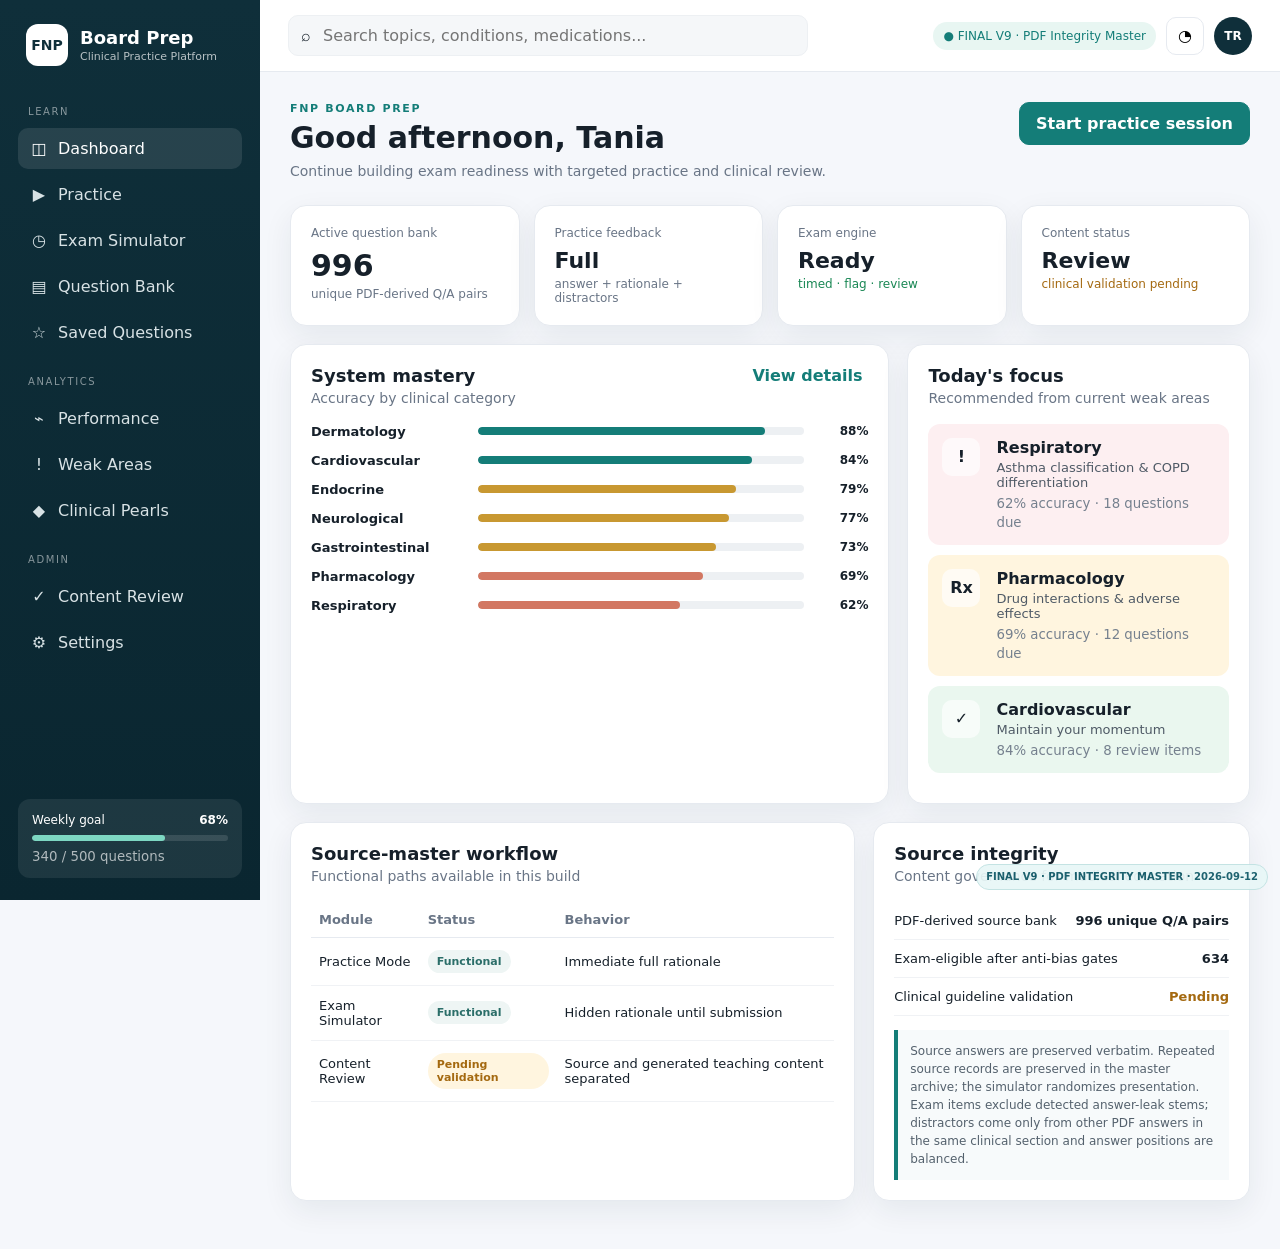
==== commit 912d27c5: "Deploy FINAL V9 PDF integrity master" ====
--- a/index.html
+++ b/index.html
@@ -63,7 +63,7 @@
           <input id="globalSearch" type="search" placeholder="Search topics, conditions, medications..." />
         </div>
         <div class="top-actions">
-          <span class="sync-pill">● FINAL V8 · Source Master</span>
+          <span class="sync-pill">● FINAL V9 · PDF Integrity Master</span>
           <button class="icon-btn" title="Notifications">◔</button>
           <div class="avatar">TR</div>
         </div>
@@ -127,7 +127,7 @@
             <div class="source-row"><span>PDF-derived source bank</span><strong>996 unique Q/A pairs</strong></div>
             <div class="source-row"><span>Exam-eligible after anti-bias gates</span><strong>634</strong></div>
             <div class="source-row"><span>Clinical guideline validation</span><strong class="amber-text">Pending</strong></div>
-            <div class="notice">Source answers are preserved verbatim. Exact/near duplicate stems were removed. Exam items exclude detected answer-leak stems; distractors come only from other PDF answers in the same clinical section and answer positions are balanced.</div>
+            <div class="notice">Source answers are preserved verbatim. Repeated source records are preserved in the master archive; the simulator randomizes presentation. Exam items exclude detected answer-leak stems; distractors come only from other PDF answers in the same clinical section and answer positions are balanced.</div>
           </article>
         </div>
       </section>
@@ -187,7 +187,7 @@
             <div class="preview-banner">AANP FNP BOARD SIMULATION</div>
             <h2>Exam behavior</h2>
             <ul class="check-list"><li>One question displayed at a time</li><li>Answers can be changed before submission</li><li>Questions can be flagged for review</li><li>No rationale during exam mode</li><li>Complete review after submission</li><li>Performance breakdown by system</li></ul>
-            <div class="info-box"><strong>AANP-style FNP preparation</strong><p>This simulator uses source-derived single-best-answer practice from the uploaded PDF. It is an independent study tool and is not affiliated with, endorsed by, or presented as official AANP exam content. Exact and near-duplicate stems are removed, detected answer-leak items are excluded from exams, answer positions are balanced, and distractors are drawn from other answers in the same PDF section.</p></div>
+            <div class="info-box"><strong>AANP-style FNP preparation</strong><p>This simulator uses source-derived single-best-answer practice from the uploaded PDF. It is an independent study tool and is not affiliated with, endorsed by, or presented as official AANP exam content. All numbered source records are preserved. Interactive Q/A entries retain the PDF-paired answer. Distractors are taken only from other PDF answers, matched by response type and clinical section; answer positions are balanced.</p></div>
           </article>
         </div>
       </section>
@@ -215,10 +215,10 @@
       <section id="review" class="view">
         <div class="page-heading"><div><div class="eyebrow">CONTENT REVIEW</div><h1>Clinical content governance</h1><p>Separate source extraction, generated teaching content, and clinical validation.</p></div><button class="primary">+ Add reviewer</button></div>
         <article class="panel">
-          <div class="review-summary"><div><strong>996</strong><span>unique PDF Q/A pairs</span></div><div><strong>634</strong><span>exam-eligible items</span></div><div><strong>66</strong><span>duplicates removed</span></div><div><strong>0</strong><span>source answers silently changed</span></div></div>
+          <div class="review-summary"><div><strong>1,384</strong><span>numbered PDF source records</span></div><div><strong>1,324</strong><span>interactive Q/A entries</span></div><div><strong>0</strong><span>source records deleted</span></div><div><strong>0</strong><span>source answers silently changed</span></div></div>
           <table class="data-table"><thead><tr><th>Item</th><th>System</th><th>Source</th><th>Explanation</th><th>Clinical review</th></tr></thead><tbody id="reviewTable"></tbody></table>
         </article>
-        <div class="notice large"><strong>Source-master rule:</strong> source statements and paired answers are preserved. Distractors are sourced from other PDF answers, not invented medical claims. Items with detected answer leakage are kept in the bank but excluded from exams. External clinical validation, if added later, must remain separate from the source answer.</div>
+        <div class="notice large"><strong>Source-master rule:</strong> all numbered PDF source records are preserved in the embedded master archive. Every interactive item keeps its paired PDF answer. No source record is deleted for duplication or formatting. Distractors are auxiliary simulator choices taken only from other PDF answers and are never treated as source answers. External clinical validation, if added later, must remain separate from the source answer.</div>
       </section>
 
       <section id="settings" class="view"><div class="page-heading"><div><div class="eyebrow">SETTINGS</div><h1>Learning preferences</h1><p>Configure how practice sessions and feedback behave.</p></div></div><article class="panel settings-panel"><div class="toggle-row"><div><strong>Show rationale immediately in Practice Mode</strong><small>Required for this prototype</small></div><label class="switch"><input type="checkbox" checked disabled><span></span></label></div><div class="toggle-row"><div><strong>Explain every distractor</strong><small>Show why each incorrect option is wrong</small></div><label class="switch"><input type="checkbox" checked><span></span></label></div><div class="toggle-row"><div><strong>Show Board Pearl</strong><small>Display one high-yield takeaway after each answer</small></div><label class="switch"><input type="checkbox" checked><span></span></label></div><div class="toggle-row"><div><strong>Track confidence</strong><small>Add confidence rating before answer submission</small></div><label class="switch"><input type="checkbox"><span></span></label></div></article></section>
@@ -226,9 +226,10 @@
   </div>
 
   <div id="toast" class="toast"></div>
-<div style="position:fixed;right:12px;bottom:10px;z-index:9998;font:600 10px/1.2 system-ui;color:#0b5664;background:#e8f7f7;border:1px solid #bfe1e1;border-radius:999px;padding:6px 9px;opacity:.92">FINAL V8 · SOURCE MASTER · 2026-09-11</div>
+<div style="position:fixed;right:12px;bottom:10px;z-index:9998;font:600 10px/1.2 system-ui;color:#0b5664;background:#e8f7f7;border:1px solid #bfe1e1;border-radius:999px;padding:6px 9px;opacity:.92">FINAL V9 · PDF INTEGRITY MASTER · 2026-09-12</div>
   <script>
-const questions = [{"id":1,"system":"Pharmacology","difficulty":"Source","source":"PDF p.1 · item 4","stem":"Cytochrome inhibitory effect","options":["slows down drug metabolism and increases drug concentration","Continue Bactrim and adjust Warfarin dose (Bactrim increases effect of Warfarin)","increase the risk of Hyperkalemia (high potassium levels) when used together","Cerebrovascular accident stroke, thrombus, emboli"],"correct":0,"rationale":"Source answer: slows down drug metabolism and increases drug concentration. This answer is preserved from the uploaded PDF without external correction.","optionWhy":["Correct — this is the answer paired with this source item in the uploaded PDF.","Distractor drawn from another answer in the same PDF section; it is not the answer paired with this source item.","Distractor drawn from another answer in the same PDF section; it is not the answer paired with this source item.","Distractor drawn from another answer in the same PDF section; it is not the answer paired with this source item."],"pearl":"Source item 4 · PDF page 1.","sourceNote":"Original source entry: Cytochrome inhibitory effect: slows down drug metabolism and increases drug concentration.","sourceAnswer":"slows down drug metabolism and increases drug concentration","sourcePage":1,"sourceItem":4,"examEligible":false,"qualityFlag":"study-fact"},{"id":2,"system":"Pharmacology","difficulty":"Source","source":"PDF p.2 · item 7","stem":"Pregnant with allergy to penicillin","options":["Magnesium","Azithromycin","Hypocalcemia","Potassium IV"],"correct":1,"rationale":"Source answer: Azithromycin. This answer is preserved from the uploaded PDF without external correction.","optionWhy":["Distractor drawn from another answer in the same PDF section; it is not the answer paired with this source item.","Correct — this is the answer paired with this source item in the uploaded PDF.","Distractor drawn from another answer in the same PDF section; it is not the answer paired with this source item.","Distractor drawn from another answer in the same PDF section; it is not the answer paired with this source item."],"pearl":"Source item 7 · PDF page 2.","sourceNote":"Original source entry: Pregnant with allergy to penicillin: Azithromycin.","sourceAnswer":"Azithromycin","sourcePage":2,"sourceItem":7,"examEligible":false,"qualityFlag":"study-fact"},{"id":3,"system":"Pharmacology","difficulty":"Source","source":"PDF p.2 · item 8","stem":"Allergic to Macrolide? What not to give","options":["Azithromycin, Erythromycin, Clarithromycin","Osteoporosis and osteopenia","Trimethoprim- sulfamethoxazole (Bactrim)","Increase Warfarin dosage"],"correct":0,"rationale":"Source answer: Azithromycin, Erythromycin, Clarithromycin. This answer is preserved from the uploaded PDF without external correction.","optionWhy":["Correct — this is the answer paired with this source item in the uploaded PDF.","Distractor drawn from another answer in the same PDF section; it is not the answer paired with this source item.","Distractor drawn from another answer in the same PDF section; it is not the answer paired with this source item.","Distractor drawn from another answer in the same PDF section; it is not the answer paired with this source item."],"pearl":"Source item 8 · PDF page 2.","sourceNote":"Original source entry: Allergic to Macrolide? What not to give: Azithromycin, Erythromycin, Clarithromycin.","sourceAnswer":"Azithromycin, Erythromycin, Clarithromycin","sourcePage":2,"sourceItem":8,"examEligible":true,"qualityFlag":"exam-ready"},{"id":4,"system":"Pharmacology","difficulty":"Source","source":"PDF p.2 · item 10","stem":"An old woman complaining of fatigue, who is on multiple medications that contain Sulfonylureas and ACE inhibitors, could have (hypotension, hypoglycemia, and polypharmacy), but not","options":["Magnesium","Hypocalcemia","Azithromycin","increase the risk of Hyperkalemia (high potassium levels) when used together"],"correct":1,"rationale":"Source answer: Hypocalcemia. This answer is preserved from the uploaded PDF without external correction.","optionWhy":["Distractor drawn from another answer in the same PDF section; it is not the answer paired with this source item.","Correct — this is the answer paired with this source item in the uploaded PDF.","Distractor drawn from another answer in the same PDF section; it is not the answer paired with this source item.","Distractor drawn from another answer in the same PDF section; it is not the answer paired with this source item."],"pearl":"Source item 10 · PDF page 2.","sourceNote":"Original source entry: An old woman complaining of fatigue, who is on multiple medications that contain Sulfonylureas and ACE inhibitors, could have (hypotension, hypoglycemia, and polypharmacy), but not: Hypocalcemia.","sourceAnswer":"Hypocalcemia","sourcePage":2,"sourceItem":10,"examEligible":true,"qualityFlag":"exam-ready"},{"id":5,"system":"Pharmacology","difficulty":"Source","source":"PDF p.2 · item 11","stem":"ACE inhibitors and potassium-sparing diuretics can","options":["Continue Bactrim and adjust Warfarin dose (Bactrim increases effect of Warfarin)","slows down drug metabolism and increases drug concentration","increase the risk of Hyperkalemia (high potassium levels) when used together","Hypocalcemia"],"correct":2,"rationale":"Source answer: increase the risk of Hyperkalemia (high potassium levels) when used together. This answer is preserved from the uploaded PDF without external correction.","optionWhy":["Distractor drawn from another answer in the same PDF section; it is not the answer paired with this source item.","Distractor drawn from another answer in the same PDF section; it is not the answer paired with this source item.","Correct — this is the answer paired with this source item in the uploaded PDF.","Distractor drawn from another answer in the same PDF section; it is not the answer paired with this source item."],"pearl":"Source item 11 · PDF page 2.","sourceNote":"Original source entry: ACE inhibitors and potassium-sparing diuretics can: increase the risk of Hyperkalemia (high potassium levels) when used together.","sourceAnswer":"increase the risk of Hyperkalemia (high potassium levels) when used together","sourcePage":2,"sourceItem":11,"examEligible":false,"qualityFlag":"study-fact"},{"id":6,"system":"Pharmacology","difficulty":"Source","source":"PDF p.2 · item 13","stem":"Someone with DVT in a leg, the INR of 1.5","options":["Osteoporosis and osteopenia","Trimethoprim- sulfamethoxazole (Bactrim)","Azithromycin, Erythromycin, Clarithromycin","Increase Warfarin dosage"],"correct":3,"rationale":"Source answer: Increase Warfarin dosage. This answer is preserved from the uploaded PDF without external correction.","optionWhy":["Distractor drawn from another answer in the same PDF section; it is not the answer paired with this source item.","Distractor drawn from another answer in the same PDF section; it is not the answer paired with this source item.","Distractor drawn from another answer in the same PDF section; it is not the answer paired with this source item.","Correct — this is the answer paired with this source item in the uploaded PDF."],"pearl":"Source item 13 · PDF page 2.","sourceNote":"Original source entry: Someone with DVT in a leg, the INR of 1.5.: Increase Warfarin dosage.","sourceAnswer":"Increase Warfarin dosage","sourcePage":2,"sourceItem":13,"examEligible":false,"qualityFlag":"study-fact"},{"id":7,"system":"Pharmacology","difficulty":"Source","source":"PDF p.2 · item 15","stem":"Medication could increase the risk of bleeding in patient with coumadin","options":["Osteoporosis and osteopenia","Increase Warfarin dosage","Trimethoprim- sulfamethoxazole (Bactrim)","Azithromycin, Erythromycin, Clarithromycin"],"correct":2,"rationale":"Source answer: Trimethoprim- sulfamethoxazole (Bactrim). This answer is preserved from the uploaded PDF without external correction.","optionWhy":["Distractor drawn from another answer in the same PDF section; it is not the answer paired with this source item.","Distractor drawn from another answer in the same PDF section; it is not the answer paired with this source item.","Correct — this is the answer paired with this source item in the uploaded PDF.","Distractor drawn from another answer in the same PDF section; it is not the answer paired with this source item."],"pearl":"Source item 15 · PDF page 2.","sourceNote":"Original source entry: Medication could increase the risk of bleeding in patient with coumadin: Trimethoprim- sulfamethoxazole (Bactrim).","sourceAnswer":"Trimethoprim- sulfamethoxazole (Bactrim)","sourcePage":2,"sourceItem":15,"examEligible":true,"qualityFlag":"exam-ready"},{"id":8,"system":"Pharmacology","difficulty":"Source","source":"PDF p.2 · item 16","stem":"Geriatric patient with HTN, DM, on several medications including Warfarin for Atrial fib. Patient diagnosed with UTI and given Bactrim. On follow up after 3 days, INR 4.7. Next step","options":["increase the risk of Hyperkalemia (high potassium levels) when used together","slows down drug metabolism and increases drug concentration","Cerebrovascular accident stroke, thrombus, emboli","Continue Bactrim and adjust Warfarin dose (Bactrim increases effect of Warfarin)"],"correct":3,"rationale":"Source answer: Continue Bactrim and adjust Warfarin dose (Bactrim increases effect of Warfarin). This answer is preserved from the uploaded PDF without external correction.","optionWhy":["Distractor drawn from another answer in the same PDF section; it is not the answer paired with this source item.","Distractor drawn from another answer in the same PDF section; it is not the answer paired with this source item.","Distractor drawn from another answer in the same PDF section; it is not the answer paired with this source item.","Correct — this is the answer paired with this source item in the uploaded PDF."],"pearl":"Source item 16 · PDF page 2.","sourceNote":"Original source entry: Geriatric patient with HTN, DM, on several medications including Warfarin for Atrial fib. Patient diagnosed with UTI and given Bactrim. On follow up after 3 days, INR 4.7. Next step: Continue Bactrim and adjust Warfarin dose (Bactrim increases effect of Warfarin).","sourceAnswer":"Continue Bactrim and adjust Warfarin dose (Bactrim increases effect of Warfarin)","sourcePage":2,"sourceItem":16,"examEligible":true,"qualityFlag":"exam-ready"},{"id":9,"system":"Pharmacology","difficulty":"Source","source":"PDF p.2 · item 17","stem":"A contraindication for a patient to not take estrogen contraceptives","options":["Cerebrovascular accident stroke, thrombus, emboli","Memory, Cognitive impairment, Dementia","Trimethoprim- sulfamethoxazole (Bactrim)","slows down drug metabolism and increases drug concentration"],"correct":0,"rationale":"Source answer: Cerebrovascular accident stroke, thrombus, emboli. This answer is preserved from the uploaded PDF without external correction.","optionWhy":["Correct — this is the answer paired with this source item in the uploaded PDF.","Distractor drawn from another answer in the same PDF section; it is not the answer paired with this source item.","Distractor drawn from another answer in the same PDF section; it is not the answer paired with this source item.","Distractor drawn from another answer in the same PDF section; it is not the answer paired with this source item."],"pearl":"Source item 17 · PDF page 2.","sourceNote":"Original source entry: A contraindication for a patient to not take estrogen contraceptives: Cerebrovascular accident stroke, thrombus, emboli.","sourceAnswer":"Cerebrovascular accident stroke, thrombus, emboli","sourcePage":2,"sourceItem":17,"examEligible":true,"qualityFlag":"exam-ready"},{"id":10,"system":"Pharmacology","difficulty":"Source","source":"PDF p.2 · item 21","stem":"Steroids affect MSK (including long-term inhaled steroids)","options":["Osteoporosis and osteopenia","Trimethoprim- sulfamethoxazole (Bactrim)","Increase Warfarin dosage","Azithromycin, Erythromycin, Clarithromycin"],"correct":0,"rationale":"Source answer: Osteoporosis and osteopenia. This answer is preserved from the uploaded PDF without external correction.","optionWhy":["Correct — this is the answer paired with this source item in the uploaded PDF.","Distractor drawn from another answer in the same PDF section; it is not the answer paired with this source item.","Distractor drawn from another answer in the same PDF section; it is not the answer paired with this source item.","Distractor drawn from another answer in the same PDF section; it is not the answer paired with this source item."],"pearl":"Source item 21 · PDF page 2.","sourceNote":"Original source entry: Steroids affect MSK (including long-term inhaled steroids): Osteoporosis and osteopenia.","sourceAnswer":"Osteoporosis and osteopenia","sourcePage":2,"sourceItem":21,"examEligible":false,"qualityFlag":"study-fact"},{"id":11,"system":"Pharmacology","difficulty":"Source","source":"PDF p.2 · item 23","stem":"Patient with Potassium in 2 and alterations EKG U waves","options":["Trimethoprim- sulfamethoxazole (Bactrim)","Potassium IV","Osteoporosis and osteopenia","Increase Warfarin dosage"],"correct":1,"rationale":"Source answer: Potassium IV. This answer is preserved from the uploaded PDF without external correction.","optionWhy":["Distractor drawn from another answer in the same PDF section; it is not the answer paired with this source item.","Correct — this is the answer paired with this source item in the uploaded PDF.","Distractor drawn from another answer in the same PDF section; it is not the answer paired with this source item.","Distractor drawn from another answer in the same PDF section; it is not the answer paired with this source item."],"pearl":"Source item 23 · PDF page 2.","sourceNote":"Original source entry: Patient with Potassium in 2 and alterations EKG U waves: Potassium IV.","sourceAnswer":"Potassium IV","sourcePage":2,"sourceItem":23,"examEligible":false,"qualityFlag":"answer-leak"},{"id":12,"system":"Pharmacology","difficulty":"Source","source":"PDF p.2 · item 24","stem":"HBP with saw Palmetto","options":["Memory, Cognitive impairment, Dementia","Continue Bactrim and adjust Warfarin dose (Bactrim increases effect of Warfarin)","You shouldn’t take saw palmetto if you take medications for BPH, like finasteride. Finasteride, dutasteride and saw palmetto are 5 alpha-reductase inhibitors that can trigger an enduring sexual dysfunction with a very similar profile to post-SSRI sexual dysfunction","increase the risk of Hyperkalemia (high potassium levels) when used together"],"correct":2,"rationale":"Source answer: You shouldn’t take saw palmetto if you take medications for BPH, like finasteride. Finasteride, dutasteride and saw palmetto are 5 alpha-reductase inhibitors that can trigger an enduring sexual dysfunction with a very similar profile to post-SSRI sexual dysfunction. This answer is preserved from the uploaded PDF without external correction.","optionWhy":["Distractor drawn from another answer in the same PDF section; it is not the answer paired with this source item.","Distractor drawn from another answer in the same PDF section; it is not the answer paired with this source item.","Correct — this is the answer paired with this source item in the uploaded PDF.","Distractor drawn from another answer in the same PDF section; it is not the answer paired with this source item."],"pearl":"Source item 24 · PDF page 2.","sourceNote":"Original source entry: HBP with saw Palmetto: You shouldn’t take saw palmetto if you take medications for BPH, like finasteride. Finasteride, dutasteride and saw palmetto are 5 alpha-reductase inhibitors that can trigger an enduring sexual dysfunction with a very similar profile to post-SSRI sexual dysfunction.","sourceAnswer":"You shouldn’t take saw palmetto if you take medications for BPH, like finasteride. Finasteride, dutasteride and saw palmetto are 5 alpha-reductase inhibitors that can trigger an enduring sexual dysfunction with a very similar profile to post-SSRI sexual dysfunction","sourcePage":2,"sourceItem":24,"examEligible":false,"qualityFlag":"study-fact"},{"id":13,"system":"Pharmacology","difficulty":"Source","source":"PDF p.2 · item 25","stem":"Leg cramps treatment in adult patient","options":["Hypocalcemia","Magnesium","Azithromycin","Increase Warfarin dosage"],"correct":1,"rationale":"Source answer: Magnesium. This answer is preserved from the uploaded PDF without external correction.","optionWhy":["Distractor drawn from another answer in the same PDF section; it is not the answer paired with this source item.","Correct — this is the answer paired with this source item in the uploaded PDF.","Distractor drawn from another answer in the same PDF section; it is not the answer paired with this source item.","Distractor drawn from another answer in the same PDF section; it is not the answer paired with this source item."],"pearl":"Source item 25 · PDF page 2.","sourceNote":"Original source entry: Leg cramps treatment in adult patient: Magnesium.","sourceAnswer":"Magnesium","sourcePage":2,"sourceItem":25,"examEligible":true,"qualityFlag":"exam-ready"},{"id":14,"system":"Pharmacology","difficulty":"Source","source":"PDF p.2 · item 26","stem":"Patient with Cerebral Infarct not Hemorrhagic. Treatment: tPa (plasminogen activator). Saw Palmetto: BPH Kava Kava: Anxiety and Insomnia St. John’s Wort: Depression Ginkgo Biloba","options":["Cerebrovascular accident stroke, thrombus, emboli","Trimethoprim- sulfamethoxazole (Bactrim)","Memory, Cognitive impairment, Dementia","Osteoporosis and osteopenia"],"correct":2,"rationale":"Source answer: Memory, Cognitive impairment, Dementia. This answer is preserved from the uploaded PDF without external correction.","optionWhy":["Distractor drawn from another answer in the same PDF section; it is not the answer paired with this source item.","Distractor drawn from another answer in the same PDF section; it is not the answer paired with this source item.","Correct — this is the answer paired with this source item in the uploaded PDF.","Distractor drawn from another answer in the same PDF section; it is not the answer paired with this source item."],"pearl":"Source item 26 · PDF page 2.","sourceNote":"Original source entry: Patient with Cerebral Infarct not Hemorrhagic. Treatment: tPa (plasminogen activator). Saw Palmetto: BPH                        Kava Kava: Anxiety and Insomnia St. John’s Wort: Depression              Ginkgo Biloba: Memory, Cognitive impairment, Dementia","sourceAnswer":"Memory, Cognitive impairment, Dementia","sourcePage":2,"sourceItem":26,"examEligible":true,"qualityFlag":"exam-ready"},{"id":15,"system":"Prevention & Immunizations","difficulty":"Source","source":"PDF p.2 · item 27","stem":"Hepatitis B vaccine for neonates","options":["HbsAg (+), IgM(+)","After birth","Penicillin VK","0,2,6 months"],"correct":3,"rationale":"Source answer: 0,2,6 months. This answer is preserved from the uploaded PDF without external correction.","optionWhy":["Distractor drawn from another answer in the same PDF section; it is not the answer paired with this source item.","Distractor drawn from another answer in the same PDF section; it is not the answer paired with this source item.","Distractor drawn from another answer in the same PDF section; it is not the answer paired with this source item.","Correct — this is the answer paired with this source item in the uploaded PDF."],"pearl":"Source item 27 · PDF page 2.","sourceNote":"Original source entry: Hepatitis B vaccine for neonates: 0,2,6 months.","sourceAnswer":"0,2,6 months","sourcePage":2,"sourceItem":27,"examEligible":true,"qualityFlag":"exam-ready"},{"id":16,"system":"Prevention & Immunizations","difficulty":"Source","source":"PDF p.2 · item 28","stem":"Vaccination of a 6-month-old child","options":["reactivate Tdap if more than 5 years of the last dose","Hib (Haemophilus influenzae), DTaP, hepatitis B, rotavirus, PCV (Pneumococcal), IPV (Inactivated Poliovirus)","MMR and Varicella vaccines can only be given after 12 months of age","Youngest age for the Influenza vaccine is 6 months"],"correct":3,"rationale":"Source answer: Youngest age for the Influenza vaccine is 6 months. This answer is preserved from the uploaded PDF without external correction.","optionWhy":["Distractor drawn from another answer in the same PDF section; it is not the answer paired with this source item.","Distractor drawn from another answer in the same PDF section; it is not the answer paired with this source item.","Distractor drawn from another answer in the same PDF section; it is not the answer paired with this source item.","Correct — this is the answer paired with this source item in the uploaded PDF."],"pearl":"Source item 28 · PDF page 2.","sourceNote":"Original source entry: Vaccination of a 6-month-old child: Youngest age for the Influenza vaccine is 6 months.","sourceAnswer":"Youngest age for the Influenza vaccine is 6 months","sourcePage":2,"sourceItem":28,"examEligible":false,"qualityFlag":"study-fact"},{"id":17,"system":"Prevention & Immunizations","difficulty":"Source","source":"PDF p.2 · item 29","stem":"Mother who wants child immunized early should be informed that","options":["MMR and Varicella vaccines can only be given after 12 months of age","Hib (Haemophilus influenzae), DTaP, hepatitis B, rotavirus, PCV (Pneumococcal), IPV (Inactivated Poliovirus)","reactivate Tdap if more than 5 years of the last dose","Pap smear is done to all women over 21 years old every 3 years"],"correct":0,"rationale":"Source answer: MMR and Varicella vaccines can only be given after 12 months of age. This answer is preserved from the uploaded PDF without external correction.","optionWhy":["Correct — this is the answer paired with this source item in the uploaded PDF.","Distractor drawn from another answer in the same PDF section; it is not the answer paired with this source item.","Distractor drawn from another answer in the same PDF section; it is not the answer paired with this source item.","Distractor drawn from another answer in the same PDF section; it is not the answer paired with this source item."],"pearl":"Source item 29 · PDF page 2.","sourceNote":"Original source entry: Mother who wants child immunized early should be informed that: MMR and Varicella vaccines can only be given after 12 months of age.","sourceAnswer":"MMR and Varicella vaccines can only be given after 12 months of age","sourcePage":2,"sourceItem":29,"examEligible":true,"qualityFlag":"exam-ready"},{"id":18,"system":"Prevention & Immunizations","difficulty":"Source","source":"PDF p.2 · item 30","stem":"Teenager traveling to another country","options":["Tdap","Falls","Lung","Suffocation"],"correct":0,"rationale":"Source answer: Tdap. This answer is preserved from the uploaded PDF without external correction.","optionWhy":["Correct — this is the answer paired with this source item in the uploaded PDF.","Distractor drawn from another answer in the same PDF section; it is not the answer paired with this source item.","Distractor drawn from another answer in the same PDF section; it is not the answer paired with this source item.","Distractor drawn from another answer in the same PDF section; it is not the answer paired with this source item."],"pearl":"Source item 30 · PDF page 2.","sourceNote":"Original source entry: Teenager traveling to another country: Tdap.","sourceAnswer":"Tdap","sourcePage":2,"sourceItem":30,"examEligible":false,"qualityFlag":"study-fact"},{"id":19,"system":"Prevention & Immunizations","difficulty":"Source","source":"PDF p.4 · item 31","stem":"An 8-year-old child got a splinter stuck in their hand; vaccinations updated. Skin lacerations, or cut","options":["Youngest age for the Influenza vaccine is 6 months","reactivate Tdap if more than 5 years of the last dose","Hib (Haemophilus influenzae), DTaP, hepatitis B, rotavirus, PCV (Pneumococcal), IPV (Inactivated Poliovirus)","Starting at 9 years old, no more than 26 years old"],"correct":1,"rationale":"Source answer: reactivate Tdap if more than 5 years of the last dose. This answer is preserved from the uploaded PDF without external correction.","optionWhy":["Distractor drawn from another answer in the same PDF section; it is not the answer paired with this source item.","Correct — this is the answer paired with this source item in the uploaded PDF.","Distractor drawn from another answer in the same PDF section; it is not the answer paired with this source item.","Distractor drawn from another answer in the same PDF section; it is not the answer paired with this source item."],"pearl":"Source item 31 · PDF page 4.","sourceNote":"Original source entry: An 8-year-old child got a splinter stuck in their hand; vaccinations updated. Skin lacerations, or cut: reactivate Tdap if more than 5 years of the last dose.","sourceAnswer":"reactivate Tdap if more than 5 years of the last dose","sourcePage":4,"sourceItem":31,"examEligible":false,"qualityFlag":"study-fact"},{"id":20,"system":"Prevention & Immunizations","difficulty":"Source","source":"PDF p.4 · item 34","stem":"A teenager got the HPV vaccine. What others does he need","options":["Pneumovax 23 vaccine","Meningococcus & Tdap","Decreased cellular immunity","All routine immunizations"],"correct":1,"rationale":"Source answer: Meningococcus & Tdap. This answer is preserved from the uploaded PDF without external correction.","optionWhy":["Distractor drawn from another answer in the same PDF section; it is not the answer paired with this source item.","Correct — this is the answer paired with this source item in the uploaded PDF.","Distractor drawn from another answer in the same PDF section; it is not the answer paired with this source item.","Distractor drawn from another answer in the same PDF section; it is not the answer paired with this source item."],"pearl":"Source item 34 · PDF page 4.","sourceNote":"Original source entry: A teenager got the HPV vaccine. What others does he need: Meningococcus & Tdap.","sourceAnswer":"Meningococcus & Tdap","sourcePage":4,"sourceItem":34,"examEligible":true,"qualityFlag":"exam-ready"},{"id":21,"system":"Prevention & Immunizations","difficulty":"Source","source":"PDF p.4 · item 35","stem":"Vaccine to enter High School","options":["Pneumovax 23 vaccine","Decreased cellular immunity","Meningococcus & Tdap","All routine immunizations"],"correct":2,"rationale":"Source answer: Meningococcus & Tdap. This answer is preserved from the uploaded PDF without external correction.","optionWhy":["Distractor drawn from another answer in the same PDF section; it is not the answer paired with this source item.","Distractor drawn from another answer in the same PDF section; it is not the answer paired with this source item.","Correct — this is the answer paired with this source item in the uploaded PDF.","Distractor drawn from another answer in the same PDF section; it is not the answer paired with this source item."],"pearl":"Source item 35 · PDF page 4.","sourceNote":"Original source entry: Vaccine to enter High School: Meningococcus & Tdap.","sourceAnswer":"Meningococcus & Tdap","sourcePage":4,"sourceItem":35,"examEligible":true,"qualityFlag":"exam-ready"},{"id":22,"system":"Prevention & Immunizations","difficulty":"Source","source":"PDF p.4 · item 36","stem":"The nurse practitioner is examining a new 6-month-old patient who has not yet received any immunizations. Which immunizations will the nurse practitioner administer during this visit to bring the child up to date?","options":["Youngest age for the Influenza vaccine is 6 months","reactivate Tdap if more than 5 years of the last dose","MMR and Varicella vaccines can only be given after 12 months of age","Hib (Haemophilus influenzae), DTaP, hepatitis B, rotavirus, PCV (Pneumococcal), IPV (Inactivated Poliovirus)"],"correct":3,"rationale":"Source answer: Hib (Haemophilus influenzae), DTaP, hepatitis B, rotavirus, PCV (Pneumococcal), IPV (Inactivated Poliovirus). This answer is preserved from the uploaded PDF without external correction.","optionWhy":["Distractor drawn from another answer in the same PDF section; it is not the answer paired with this source item.","Distractor drawn from another answer in the same PDF section; it is not the answer paired with this source item.","Distractor drawn from another answer in the same PDF section; it is not the answer paired with this source item.","Correct — this is the answer paired with this source item in the uploaded PDF."],"pearl":"Source item 36 · PDF page 4.","sourceNote":"Original source entry: The nurse practitioner is examining a new 6-month-old patient who has not yet received any immunizations. Which immunizations will the nurse practitioner administer during this visit to bring the child up to date?.: Hib (Haemophilus influenzae), DTaP, hepatitis B, rotavirus, PCV (Pneumococcal), IPV (Inactivated Poliovirus).","sourceAnswer":"Hib (Haemophilus influenzae), DTaP, hepatitis B, rotavirus, PCV (Pneumococcal), IPV (Inactivated Poliovirus)","sourcePage":4,"sourceItem":36,"examEligible":true,"qualityFlag":"exam-ready"},{"id":23,"system":"Prevention & Immunizations","difficulty":"Source","source":"PDF p.4 · item 37","stem":"What is the earliest age you can give Gardasil (HPV vaccine)?","options":["Starting at 9 years old, no more than 26 years old","reactivate Tdap if more than 5 years of the last dose","Hib (Haemophilus influenzae), DTaP, hepatitis B, rotavirus, PCV (Pneumococcal), IPV (Inactivated Poliovirus)","Meningococcus & Tdap"],"correct":0,"rationale":"Source answer: Starting at 9 years old, no more than 26 years old. This answer is preserved from the uploaded PDF without external correction.","optionWhy":["Correct — this is the answer paired with this source item in the uploaded PDF.","Distractor drawn from another answer in the same PDF section; it is not the answer paired with this source item.","Distractor drawn from another answer in the same PDF section; it is not the answer paired with this source item.","Distractor drawn from another answer in the same PDF section; it is not the answer paired with this source item."],"pearl":"Source item 37 · PDF page 4.","sourceNote":"Original source entry: What is the earliest age you can give Gardasil (HPV vaccine)?: Starting at 9 years old, no more than 26 years old.","sourceAnswer":"Starting at 9 years old, no more than 26 years old","sourcePage":4,"sourceItem":37,"examEligible":true,"qualityFlag":"exam-ready"},{"id":24,"system":"Prevention & Immunizations","difficulty":"Source","source":"PDF p.4 · item 38","stem":"His partner is HBsAg positive, and he is HbsAg negative and Hepatitis B Surface Antibody (HBsAb) negative: Immunoglobulin and hepatitis B vaccines. Ag: Current Ab","options":["Falls","Lung","Immune","Suffocation"],"correct":2,"rationale":"Source answer: Immune. This answer is preserved from the uploaded PDF without external correction.","optionWhy":["Distractor drawn from another answer in the same PDF section; it is not the answer paired with this source item.","Distractor drawn from another answer in the same PDF section; it is not the answer paired with this source item.","Correct — this is the answer paired with this source item in the uploaded PDF.","Distractor drawn from another answer in the same PDF section; it is not the answer paired with this source item."],"pearl":"Source item 38 · PDF page 4.","sourceNote":"Original source entry: His partner is HBsAg positive, and he is HbsAg negative and Hepatitis B Surface Antibody (HBsAb) negative: Immunoglobulin and hepatitis B vaccines. Ag: Current Ab: Immune","sourceAnswer":"Immune","sourcePage":4,"sourceItem":38,"examEligible":false,"qualityFlag":"study-fact"},{"id":25,"system":"Prevention & Immunizations","difficulty":"Source","source":"PDF p.4 · item 39","stem":"Identify a patient vaccinated against hepatitis: Hepatitis B surface Antibody (HBsAb). IgM: Activ IgG","options":["Falls","Immune","Lung","Suffocation"],"correct":1,"rationale":"Source answer: Immune. This answer is preserved from the uploaded PDF without external correction.","optionWhy":["Distractor drawn from another answer in the same PDF section; it is not the answer paired with this source item.","Correct — this is the answer paired with this source item in the uploaded PDF.","Distractor drawn from another answer in the same PDF section; it is not the answer paired with this source item.","Distractor drawn from another answer in the same PDF section; it is not the answer paired with this source item."],"pearl":"Source item 39 · PDF page 4.","sourceNote":"Original source entry: Identify a patient vaccinated against hepatitis: Hepatitis B surface Antibody (HBsAb).                                                                             IgM: Activ IgG: Immune","sourceAnswer":"Immune","sourcePage":4,"sourceItem":39,"examEligible":true,"qualityFlag":"exam-ready"},{"id":26,"system":"Prevention & Immunizations","difficulty":"Source","source":"PDF p.4 · item 40","stem":"Patient with HBsAg (+), HAsAg (-): Acute hepatitis B HBsAB","options":["HbsAg (+), IgM(+)","Pneumovax 23 vaccine","immune by vaccine","Decreased cellular immunity"],"correct":2,"rationale":"Source answer: immune by vaccine. This answer is preserved from the uploaded PDF without external correction.","optionWhy":["Distractor drawn from another answer in the same PDF section; it is not the answer paired with this source item.","Distractor drawn from another answer in the same PDF section; it is not the answer paired with this source item.","Correct — this is the answer paired with this source item in the uploaded PDF.","Distractor drawn from another answer in the same PDF section; it is not the answer paired with this source item."],"pearl":"Source item 40 · PDF page 4.","sourceNote":"Original source entry: Patient with HBsAg (+), HAsAg (-): Acute hepatitis B                             HBsAB: immune by vaccine","sourceAnswer":"immune by vaccine","sourcePage":4,"sourceItem":40,"examEligible":true,"qualityFlag":"exam-ready"},{"id":27,"system":"Prevention & Immunizations","difficulty":"Source","source":"PDF p.4 · item 41","stem":"Identify acute Hepatitis","options":["immune by vaccine","0,2,6 months","Pneumovax 23 vaccine","HbsAg (+), IgM(+)"],"correct":3,"rationale":"Source answer: HbsAg (+), IgM(+). This answer is preserved from the uploaded PDF without external correction.","optionWhy":["Distractor drawn from another answer in the same PDF section; it is not the answer paired with this source item.","Distractor drawn from another answer in the same PDF section; it is not the answer paired with this source item.","Distractor drawn from another answer in the same PDF section; it is not the answer paired with this source item.","Correct — this is the answer paired with this source item in the uploaded PDF."],"pearl":"Source item 41 · PDF page 4.","sourceNote":"Original source entry: Identify acute Hepatitis: HbsAg (+), IgM(+).","sourceAnswer":"HbsAg (+), IgM(+)","sourcePage":4,"sourceItem":41,"examEligible":true,"qualityFlag":"exam-ready"},{"id":28,"system":"Prevention & Immunizations","difficulty":"Source","source":"PDF p.4 · item 42","stem":"Sickle Cell Anemia patients should be given","options":["All routine immunizations","Penicillin VK","Pneumovax 23 vaccine","Decreased cellular immunity"],"correct":0,"rationale":"Source answer: All routine immunizations. This answer is preserved from the uploaded PDF without external correction.","optionWhy":["Correct — this is the answer paired with this source item in the uploaded PDF.","Distractor drawn from another answer in the same PDF section; it is not the answer paired with this source item.","Distractor drawn from another answer in the same PDF section; it is not the answer paired with this source item.","Distractor drawn from another answer in the same PDF section; it is not the answer paired with this source item."],"pearl":"Source item 42 · PDF page 4.","sourceNote":"Original source entry: Sickle Cell Anemia patients should be given: All routine immunizations.","sourceAnswer":"All routine immunizations","sourcePage":4,"sourceItem":42,"examEligible":true,"qualityFlag":"exam-ready"},{"id":29,"system":"Prevention & Immunizations","difficulty":"Source","source":"PDF p.4 · item 43","stem":"Sickle Cell Anemia prophylaxis","options":["All routine immunizations","After birth","0,2,6 months","Penicillin VK"],"correct":3,"rationale":"Source answer: Penicillin VK. This answer is preserved from the uploaded PDF without external correction.","optionWhy":["Distractor drawn from another answer in the same PDF section; it is not the answer paired with this source item.","Distractor drawn from another answer in the same PDF section; it is not the answer paired with this source item.","Distractor drawn from another answer in the same PDF section; it is not the answer paired with this source item.","Correct — this is the answer paired with this source item in the uploaded PDF."],"pearl":"Source item 43 · PDF page 4.","sourceNote":"Original source entry: Sickle Cell Anemia prophylaxis: Penicillin VK.","sourceAnswer":"Penicillin VK","sourcePage":4,"sourceItem":43,"examEligible":false,"qualityFlag":"study-fact"},{"id":30,"system":"Prevention & Immunizations","difficulty":"Source","source":"PDF p.4 · item 44","stem":"Pregnant susceptible to Rubella and vaccine is recommend. When do you put it","options":["Quadrivalent Influenza Inactivated Vaccine","Immediately after the delivery","Starting a new med","no other reactivation needed"],"correct":1,"rationale":"Source answer: Immediately after the delivery. This answer is preserved from the uploaded PDF without external correction.","optionWhy":["Distractor drawn from another answer in the same PDF section; it is not the answer paired with this source item.","Correct — this is the answer paired with this source item in the uploaded PDF.","Distractor drawn from another answer in the same PDF section; it is not the answer paired with this source item.","Distractor drawn from another answer in the same PDF section; it is not the answer paired with this source item."],"pearl":"Source item 44 · PDF page 4.","sourceNote":"Original source entry: Pregnant susceptible to Rubella and vaccine is recommend. When do you put it: Immediately after the delivery.","sourceAnswer":"Immediately after the delivery","sourcePage":4,"sourceItem":44,"examEligible":true,"qualityFlag":"exam-ready"},{"id":31,"system":"Prevention & Immunizations","difficulty":"Source","source":"PDF p.4 · item 45","stem":"A pregnant female had an MMR titer drawn and it was nonreactive. When should she have the vaccination?","options":["Penicillin VK","0,2,6 months","After birth","Quadrivalent Influenza Inactivated Vaccine"],"correct":2,"rationale":"Source answer: After birth. This answer is preserved from the uploaded PDF without external correction.","optionWhy":["Distractor drawn from another answer in the same PDF section; it is not the answer paired with this source item.","Distractor drawn from another answer in the same PDF section; it is not the answer paired with this source item.","Correct — this is the answer paired with this source item in the uploaded PDF.","Distractor drawn from another answer in the same PDF section; it is not the answer paired with this source item."],"pearl":"Source item 45 · PDF page 4.","sourceNote":"Original source entry: A pregnant female had an MMR titer drawn and it was nonreactive. When should she have the vaccination?: After birth.","sourceAnswer":"After birth","sourcePage":4,"sourceItem":45,"examEligible":true,"qualityFlag":"exam-ready"},{"id":32,"system":"Prevention & Immunizations","difficulty":"Source","source":"PDF p.4 · item 47","stem":"What vaccine can a pregnant woman get?","options":["Immediately after the delivery","Starting a new med","no other reactivation needed","Quadrivalent Influenza Inactivated Vaccine"],"correct":3,"rationale":"Source answer: Quadrivalent Influenza Inactivated Vaccine. This answer is preserved from the uploaded PDF without external correction.","optionWhy":["Distractor drawn from another answer in the same PDF section; it is not the answer paired with this source item.","Distractor drawn from another answer in the same PDF section; it is not the answer paired with this source item.","Distractor drawn from another answer in the same PDF section; it is not the answer paired with this source item.","Correct — this is the answer paired with this source item in the uploaded PDF."],"pearl":"Source item 47 · PDF page 4.","sourceNote":"Original source entry: What vaccine can a pregnant woman get?: Quadrivalent Influenza Inactivated Vaccine.","sourceAnswer":"Quadrivalent Influenza Inactivated Vaccine","sourcePage":4,"sourceItem":47,"examEligible":true,"qualityFlag":"exam-ready"},{"id":33,"system":"Prevention & Immunizations","difficulty":"Source","source":"PDF p.4 · item 48","stem":"Patient with influenza and high risk","options":["Give antivirals within 48 hours","Starting a new med","Meningococcus & Tdap","Seasonal Flu (Influenza) every year (High dose)"],"correct":0,"rationale":"Source answer: Give antivirals within 48 hours. This answer is preserved from the uploaded PDF without external correction.","optionWhy":["Correct — this is the answer paired with this source item in the uploaded PDF.","Distractor drawn from another answer in the same PDF section; it is not the answer paired with this source item.","Distractor drawn from another answer in the same PDF section; it is not the answer paired with this source item.","Distractor drawn from another answer in the same PDF section; it is not the answer paired with this source item."],"pearl":"Source item 48 · PDF page 4.","sourceNote":"Original source entry: Patient with influenza and high risk: Give antivirals within 48 hours.","sourceAnswer":"Give antivirals within 48 hours","sourcePage":4,"sourceItem":48,"examEligible":true,"qualityFlag":"exam-ready"},{"id":34,"system":"Prevention & Immunizations","difficulty":"Source","source":"PDF p.4 · item 49","stem":"In Elderly, TB could be reactivated due to","options":["Decreased cellular immunity","Pneumovax 23 vaccine","All routine immunizations","HbsAg (+), IgM(+)"],"correct":0,"rationale":"Source answer: Decreased cellular immunity. This answer is preserved from the uploaded PDF without external correction.","optionWhy":["Correct — this is the answer paired with this source item in the uploaded PDF.","Distractor drawn from another answer in the same PDF section; it is not the answer paired with this source item.","Distractor drawn from another answer in the same PDF section; it is not the answer paired with this source item.","Distractor drawn from another answer in the same PDF section; it is not the answer paired with this source item."],"pearl":"Source item 49 · PDF page 4.","sourceNote":"Original source entry: In Elderly, TB could be reactivated due to: Decreased cellular immunity.","sourceAnswer":"Decreased cellular immunity","sourcePage":4,"sourceItem":49,"examEligible":false,"qualityFlag":"study-fact"},{"id":35,"system":"Prevention & Immunizations","difficulty":"Source","source":"PDF p.4 · item 50","stem":"Elderly patient vaccine recommendation to prevent COPD","options":["PPSV23 1 year or 8 weeks after","Seasonal Flu (Influenza) every year (High dose)","PCV 15 or PCV20 one year later","Give antivirals within 48 hours"],"correct":1,"rationale":"Source answer: Seasonal Flu (Influenza) every year (High dose). This answer is preserved from the uploaded PDF without external correction.","optionWhy":["Distractor drawn from another answer in the same PDF section; it is not the answer paired with this source item.","Correct — this is the answer paired with this source item in the uploaded PDF.","Distractor drawn from another answer in the same PDF section; it is not the answer paired with this source item.","Distractor drawn from another answer in the same PDF section; it is not the answer paired with this source item."],"pearl":"Source item 50 · PDF page 4.","sourceNote":"Original source entry: Elderly patient vaccine recommendation to prevent COPD: Seasonal Flu (Influenza) every year (High dose).","sourceAnswer":"Seasonal Flu (Influenza) every year (High dose)","sourcePage":4,"sourceItem":50,"examEligible":true,"qualityFlag":"exam-ready"},{"id":36,"system":"Prevention & Immunizations","difficulty":"Source","source":"PDF p.4 · item 51","stem":"Patient with history of pneumonia. To prevent recurrence","options":["immune by vaccine","Decreased cellular immunity","Pneumovax 23 vaccine","All routine immunizations"],"correct":2,"rationale":"Source answer: Pneumovax 23 vaccine. This answer is preserved from the uploaded PDF without external correction.","optionWhy":["Distractor drawn from another answer in the same PDF section; it is not the answer paired with this source item.","Distractor drawn from another answer in the same PDF section; it is not the answer paired with this source item.","Correct — this is the answer paired with this source item in the uploaded PDF.","Distractor drawn from another answer in the same PDF section; it is not the answer paired with this source item."],"pearl":"Source item 51 · PDF page 4.","sourceNote":"Original source entry: Patient with history of pneumonia. To prevent recurrence: Pneumovax 23 vaccine.","sourceAnswer":"Pneumovax 23 vaccine","sourcePage":4,"sourceItem":51,"examEligible":true,"qualityFlag":"exam-ready"},{"id":37,"system":"Prevention & Immunizations","difficulty":"Source","source":"PDF p.4 · item 52","stem":"What does the NP tell her","options":["MMR and Varicella vaccines can only be given after 12 months of age","Hib (Haemophilus influenzae), DTaP, hepatitis B, rotavirus, PCV (Pneumococcal), IPV (Inactivated Poliovirus)","Starting at 9 years old, no more than 26 years old","Pap smear is done to all women over 21 years old every 3 years"],"correct":3,"rationale":"Source answer: Pap smear is done to all women over 21 years old every 3 years. This answer is preserved from the uploaded PDF without external correction.","optionWhy":["Distractor drawn from another answer in the same PDF section; it is not the answer paired with this source item.","Distractor drawn from another answer in the same PDF section; it is not the answer paired with this source item.","Distractor drawn from another answer in the same PDF section; it is not the answer paired with this source item.","Correct — this is the answer paired with this source item in the uploaded PDF."],"pearl":"Source item 52 · PDF page 4.","sourceNote":"Original source entry: What does the NP tell her: Pap smear is done to all women over 21 years old every 3 years.","sourceAnswer":"Pap smear is done to all women over 21 years old every 3 years","sourcePage":4,"sourceItem":52,"examEligible":true,"qualityFlag":"exam-ready"},{"id":38,"system":"Prevention & Immunizations","difficulty":"Source","source":"PDF p.4 · item 53","stem":"First cause of death in children: Accidents. PPSV23","options":["PCV 15 or PCV20 one year later","PPSV23 1 year or 8 weeks after","no other reactivation needed","Seasonal Flu (Influenza) every year (High dose)"],"correct":0,"rationale":"Source answer: PCV 15 or PCV20 one year later. This answer is preserved from the uploaded PDF without external correction.","optionWhy":["Correct — this is the answer paired with this source item in the uploaded PDF.","Distractor drawn from another answer in the same PDF section; it is not the answer paired with this source item.","Distractor drawn from another answer in the same PDF section; it is not the answer paired with this source item.","Distractor drawn from another answer in the same PDF section; it is not the answer paired with this source item."],"pearl":"Source item 53 · PDF page 4.","sourceNote":"Original source entry: First cause of death in children: Accidents.                       PPSV23: PCV 15 or PCV20 one year later","sourceAnswer":"PCV 15 or PCV20 one year later","sourcePage":4,"sourceItem":53,"examEligible":true,"qualityFlag":"exam-ready"},{"id":39,"system":"Prevention & Immunizations","difficulty":"Source","source":"PDF p.4 · item 54","stem":"Unintentional death of infants less than 12 months","options":["Falls","Suffocation","Lung","Immune"],"correct":1,"rationale":"Source answer: Suffocation. This answer is preserved from the uploaded PDF without external correction.","optionWhy":["Distractor drawn from another answer in the same PDF section; it is not the answer paired with this source item.","Correct — this is the answer paired with this source item in the uploaded PDF.","Distractor drawn from another answer in the same PDF section; it is not the answer paired with this source item.","Distractor drawn from another answer in the same PDF section; it is not the answer paired with this source item."],"pearl":"Source item 54 · PDF page 4.","sourceNote":"Original source entry: Unintentional death of infants less than 12 months: Suffocation","sourceAnswer":"Suffocation","sourcePage":4,"sourceItem":54,"examEligible":false,"qualityFlag":"study-fact"},{"id":40,"system":"Prevention & Immunizations","difficulty":"Source","source":"PDF p.4 · item 55","stem":"First cause of death in adolescents: Motor vehicle accidents. PCV15","options":["PCV 15 or PCV20 one year later","PPSV23 1 year or 8 weeks after","Seasonal Flu (Influenza) every year (High dose)","no other reactivation needed"],"correct":1,"rationale":"Source answer: PPSV23 1 year or 8 weeks after. This answer is preserved from the uploaded PDF without external correction.","optionWhy":["Distractor drawn from another answer in the same PDF section; it is not the answer paired with this source item.","Correct — this is the answer paired with this source item in the uploaded PDF.","Distractor drawn from another answer in the same PDF section; it is not the answer paired with this source item.","Distractor drawn from another answer in the same PDF section; it is not the answer paired with this source item."],"pearl":"Source item 55 · PDF page 4.","sourceNote":"Original source entry: First cause of death in adolescents: Motor vehicle accidents.      PCV15: PPSV23 1 year or 8 weeks after","sourceAnswer":"PPSV23 1 year or 8 weeks after","sourcePage":4,"sourceItem":55,"examEligible":true,"qualityFlag":"exam-ready"},{"id":41,"system":"Prevention & Immunizations","difficulty":"Source","source":"PDF p.4 · item 56","stem":"First cause of death in women: Heart disease. PCV20","options":["PCV 15 or PCV20 one year later","Starting a new med","no other reactivation needed","Quadrivalent Influenza Inactivated Vaccine"],"correct":2,"rationale":"Source answer: no other reactivation needed. This answer is preserved from the uploaded PDF without external correction.","optionWhy":["Distractor drawn from another answer in the same PDF section; it is not the answer paired with this source item.","Distractor drawn from another answer in the same PDF section; it is not the answer paired with this source item.","Correct — this is the answer paired with this source item in the uploaded PDF.","Distractor drawn from another answer in the same PDF section; it is not the answer paired with this source item."],"pearl":"Source item 56 · PDF page 4.","sourceNote":"Original source entry: First cause of death in women: Heart disease.                      PCV20: no other reactivation needed","sourceAnswer":"no other reactivation needed","sourcePage":4,"sourceItem":56,"examEligible":true,"qualityFlag":"exam-ready"},{"id":42,"system":"Prevention & Immunizations","difficulty":"Source","source":"PDF p.4 · item 57","stem":"First cause cancer","options":["Falls","Suffocation","Immune","Lung"],"correct":3,"rationale":"Source answer: Lung. This answer is preserved from the uploaded PDF without external correction.","optionWhy":["Distractor drawn from another answer in the same PDF section; it is not the answer paired with this source item.","Distractor drawn from another answer in the same PDF section; it is not the answer paired with this source item.","Distractor drawn from another answer in the same PDF section; it is not the answer paired with this source item.","Correct — this is the answer paired with this source item in the uploaded PDF."],"pearl":"Source item 57 · PDF page 4.","sourceNote":"Original source entry: First cause cancer: Lung.","sourceAnswer":"Lung","sourcePage":4,"sourceItem":57,"examEligible":true,"qualityFlag":"exam-ready"},{"id":43,"system":"Prevention & Immunizations","difficulty":"Source","source":"PDF p.4 · item 58","stem":"Screening lung cancer","options":["Lung","When referring to a medical test, specificity refers to the percentage of people who test negative for a specific disease among a group of people who do not have the disease (Minimizes false positives)","if the patient had 20 pack year history of smoking or had quit smoking <15 years ago, order CT chest low dose","Pap smear is done to all women over 21 years old every 3 years"],"correct":2,"rationale":"Source answer: if the patient had 20 pack year history of smoking or had quit smoking <15 years ago, order CT chest low dose. This answer is preserved from the uploaded PDF without external correction.","optionWhy":["Distractor drawn from another answer in the same PDF section; it is not the answer paired with this source item.","Distractor drawn from another answer in the same PDF section; it is not the answer paired with this source item.","Correct — this is the answer paired with this source item in the uploaded PDF.","Distractor drawn from another answer in the same PDF section; it is not the answer paired with this source item."],"pearl":"Source item 58 · PDF page 4.","sourceNote":"Original source entry: Screening lung cancer: if the patient had 20 pack year history of smoking or had quit smoking <15 years ago, order CT chest low dose.","sourceAnswer":"if the patient had 20 pack year history of smoking or had quit smoking <15 years ago, order CT chest low dose","sourcePage":4,"sourceItem":58,"examEligible":false,"qualityFlag":"study-fact"},{"id":44,"system":"Prevention & Immunizations","difficulty":"Source","source":"PDF p.4 · item 59","stem":"The number one cause of accidental death in patients older than 65 years (elderly)","options":["Falls","Lung","Suffocation","Immune"],"correct":0,"rationale":"Source answer: Falls. This answer is preserved from the uploaded PDF without external correction.","optionWhy":["Correct — this is the answer paired with this source item in the uploaded PDF.","Distractor drawn from another answer in the same PDF section; it is not the answer paired with this source item.","Distractor drawn from another answer in the same PDF section; it is not the answer paired with this source item.","Distractor drawn from another answer in the same PDF section; it is not the answer paired with this source item."],"pearl":"Source item 59 · PDF page 4.","sourceNote":"Original source entry: The number one cause of accidental death in patients older than 65 years (elderly): Falls.","sourceAnswer":"Falls","sourcePage":4,"sourceItem":59,"examEligible":true,"qualityFlag":"exam-ready"},{"id":45,"system":"Prevention & Immunizations","difficulty":"Source","source":"PDF p.4 · item 60","stem":"Risk for falls in elderlies","options":["Give antivirals within 48 hours","Starting a new med","no other reactivation needed","Quadrivalent Influenza Inactivated Vaccine"],"correct":1,"rationale":"Source answer: Starting a new med. This answer is preserved from the uploaded PDF without external correction.","optionWhy":["Distractor drawn from another answer in the same PDF section; it is not the answer paired with this source item.","Correct — this is the answer paired with this source item in the uploaded PDF.","Distractor drawn from another answer in the same PDF section; it is not the answer paired with this source item.","Distractor drawn from another answer in the same PDF section; it is not the answer paired with this source item."],"pearl":"Source item 60 · PDF page 4.","sourceNote":"Original source entry: Risk for falls in elderlies: Starting a new med.","sourceAnswer":"Starting a new med","sourcePage":4,"sourceItem":60,"examEligible":true,"qualityFlag":"exam-ready"},{"id":46,"system":"Prevention & Immunizations","difficulty":"Source","source":"PDF p.4 · item 61","stem":"Sensitivity: Test to detect a person with a disease (Minimize false negatives). Specificity","options":["Shingles > 50 y/o. Tdap every 10 years (“Dirty” wounds, give tetanus booster if last dose more than 5 years). Pneumovax 23 > 65 y/o. Flu annually for all ages, on patients aged 65 years or older, the higher-dosed vaccines (Fluad, Fluzone High-Dose) are more effective","if the patient had 20 pack year history of smoking or had quit smoking <15 years ago, order CT chest low dose","When referring to a medical test, specificity refers to the percentage of people who test negative for a specific disease among a group of people who do not have the disease (Minimizes false positives)","Pap smear is done to all women over 21 years old every 3 years"],"correct":2,"rationale":"Source answer: When referring to a medical test, specificity refers to the percentage of people who test negative for a specific disease among a group of people who do not have the disease (Minimizes false positives). This answer is preserved from the uploaded PDF without external correction.","optionWhy":["Distractor drawn from another answer in the same PDF section; it is not the answer paired with this source item.","Distractor drawn from another answer in the same PDF section; it is not the answer paired with this source item.","Correct — this is the answer paired with this source item in the uploaded PDF.","Distractor drawn from another answer in the same PDF section; it is not the answer paired with this source item."],"pearl":"Source item 61 · PDF page 4.","sourceNote":"Original source entry: Sensitivity: Test to detect a person with a disease (Minimize false negatives). Specificity: When referring to a medical test, specificity refers to the percentage of people who test negative for a specific disease among a group of people who do not have the disease (Minimizes false positives).","sourceAnswer":"When referring to a medical test, specificity refers to the percentage of people who test negative for a specific disease among a group of people who do not have the disease (Minimizes false positives)","sourcePage":4,"sourceItem":61,"examEligible":true,"qualityFlag":"exam-ready"},{"id":47,"system":"Prevention & Immunizations","difficulty":"Source","source":"PDF p.6 · item 62","stem":"Elderly immunizations as per Codina 5th Edition","options":["When referring to a medical test, specificity refers to the percentage of people who test negative for a specific disease among a group of people who do not have the disease (Minimizes false positives)","Hib (Haemophilus influenzae), DTaP, hepatitis B, rotavirus, PCV (Pneumococcal), IPV (Inactivated Poliovirus)","if the patient had 20 pack year history of smoking or had quit smoking <15 years ago, order CT chest low dose","Shingles > 50 y/o. Tdap every 10 years (“Dirty” wounds, give tetanus booster if last dose more than 5 years). Pneumovax 23 > 65 y/o. Flu annually for all ages, on patients aged 65 years or older, the higher-dosed vaccines (Fluad, Fluzone High-Dose) are more effective"],"correct":3,"rationale":"Source answer: Shingles > 50 y/o. Tdap every 10 years (“Dirty” wounds, give tetanus booster if last dose more than 5 years). Pneumovax 23 > 65 y/o. Flu annually for all ages, on patients aged 65 years or older, the higher-dosed vaccines (Fluad, Fluzone High-Dose) are more effective. This answer is preserved from the uploaded PDF without external correction.","optionWhy":["Distractor drawn from another answer in the same PDF section; it is not the answer paired with this source item.","Distractor drawn from another answer in the same PDF section; it is not the answer paired with this source item.","Distractor drawn from another answer in the same PDF section; it is not the answer paired with this source item.","Correct — this is the answer paired with this source item in the uploaded PDF."],"pearl":"Source item 62 · PDF page 6.","sourceNote":"Original source entry: Elderly immunizations as per Codina 5th Edition: Shingles > 50 y/o. Tdap every 10 years (“Dirty” wounds, give tetanus booster if last dose more than 5 years). Pneumovax 23 > 65 y/o. Flu annually for all ages, on patients aged 65 years or older, the higher-dosed vaccines (Fluad, Fluzone High-Dose) are more effective.","sourceAnswer":"Shingles > 50 y/o. Tdap every 10 years (“Dirty” wounds, give tetanus booster if last dose more than 5 years). Pneumovax 23 > 65 y/o. Flu annually for all ages, on patients aged 65 years or older, the higher-dosed vaccines (Fluad, Fluzone High-Dose) are more effective","sourcePage":6,"sourceItem":62,"examEligible":false,"qualityFlag":"study-fact"},{"id":48,"system":"Eyes / ENT","difficulty":"Source","source":"PDF p.6 · item 63","stem":"What viral and bacterial sinusitis have in common","options":["symptoms shorter duration","Refer to ED","Pseudomonas aeruginosa","Pain in face"],"correct":3,"rationale":"Source answer: Pain in face. This answer is preserved from the uploaded PDF without external correction.","optionWhy":["Distractor drawn from another answer in the same PDF section; it is not the answer paired with this source item.","Distractor drawn from another answer in the same PDF section; it is not the answer paired with this source item.","Distractor drawn from another answer in the same PDF section; it is not the answer paired with this source item.","Correct — this is the answer paired with this source item in the uploaded PDF."],"pearl":"Source item 63 · PDF page 6.","sourceNote":"Original source entry: What viral and bacterial sinusitis have in common: Pain in face.","sourceAnswer":"Pain in face","sourcePage":6,"sourceItem":63,"examEligible":true,"qualityFlag":"exam-ready"},{"id":49,"system":"Eyes / ENT","difficulty":"Source","source":"PDF p.6 · item 64","stem":"When to give antibiotics for sinusitis","options":["If there is mucopurulent discharge","Erythroplakia, a potentially precancerous condition","Rebound congestion or “Rhinitis medicamentosa”","for possible PE tube placement"],"correct":0,"rationale":"Source answer: If there is mucopurulent discharge. This answer is preserved from the uploaded PDF without external correction.","optionWhy":["Correct — this is the answer paired with this source item in the uploaded PDF.","Distractor drawn from another answer in the same PDF section; it is not the answer paired with this source item.","Distractor drawn from another answer in the same PDF section; it is not the answer paired with this source item.","Distractor drawn from another answer in the same PDF section; it is not the answer paired with this source item."],"pearl":"Source item 64 · PDF page 6.","sourceNote":"Original source entry: When to give antibiotics for sinusitis: If there is mucopurulent discharge.","sourceAnswer":"If there is mucopurulent discharge","sourcePage":6,"sourceItem":64,"examEligible":true,"qualityFlag":"exam-ready"},{"id":50,"system":"Eyes / ENT","difficulty":"Source","source":"PDF p.6 · item 65","stem":"Where is maxillary sinusitis pain radiate","options":["Maxillary","Teeth","Uveitis","Pterygium"],"correct":1,"rationale":"Source answer: Teeth. This answer is preserved from the uploaded PDF without external correction.","optionWhy":["Distractor drawn from another answer in the same PDF section; it is not the answer paired with this source item.","Correct — this is the answer paired with this source item in the uploaded PDF.","Distractor drawn from another answer in the same PDF section; it is not the answer paired with this source item.","Distractor drawn from another answer in the same PDF section; it is not the answer paired with this source item."],"pearl":"Source item 65 · PDF page 6.","sourceNote":"Original source entry: Where is maxillary sinusitis pain radiate: Teeth.","sourceAnswer":"Teeth","sourcePage":6,"sourceItem":65,"examEligible":true,"qualityFlag":"exam-ready"},{"id":51,"system":"Eyes / ENT","difficulty":"Source","source":"PDF p.6 · item 66","stem":"What is dental pain associated with sinusitis?","options":["Teeth","Uveitis","Maxillary","Pterygium"],"correct":2,"rationale":"Source answer: Maxillary. This answer is preserved from the uploaded PDF without external correction.","optionWhy":["Distractor drawn from another answer in the same PDF section; it is not the answer paired with this source item.","Distractor drawn from another answer in the same PDF section; it is not the answer paired with this source item.","Correct — this is the answer paired with this source item in the uploaded PDF.","Distractor drawn from another answer in the same PDF section; it is not the answer paired with this source item."],"pearl":"Source item 66 · PDF page 6.","sourceNote":"Original source entry: What is dental pain associated with sinusitis?: Maxillary.","sourceAnswer":"Maxillary","sourcePage":6,"sourceItem":66,"examEligible":true,"qualityFlag":"exam-ready"},{"id":52,"system":"Eyes / ENT","difficulty":"Source","source":"PDF p.6 · item 68","stem":"Unilateral facial pain or upper molar pain, nasal congestion for 10 days or longer with purulent nasal and/or postnasal drip. May report hyposmia (reduced ability to smell). Postnasal drip cough worsens when supine and may interfere with sleep. Tender to palpation on the front cheek (maxillary)","options":["Fluticasone (Flonase), Budesonide (Rhinocort), Mometasone (Nasonex)","Lateralize to the left. Cerumen-Conductive hearing loss","It is normal, corrected by 4-6 months","Maxillary sinusitis. Can have Zygomatic (Cheekbone) pain"],"correct":3,"rationale":"Source answer: Maxillary sinusitis. Can have Zygomatic (Cheekbone) pain. This answer is preserved from the uploaded PDF without external correction.","optionWhy":["Distractor drawn from another answer in the same PDF section; it is not the answer paired with this source item.","Distractor drawn from another answer in the same PDF section; it is not the answer paired with this source item.","Distractor drawn from another answer in the same PDF section; it is not the answer paired with this source item.","Correct — this is the answer paired with this source item in the uploaded PDF."],"pearl":"Source item 68 · PDF page 6.","sourceNote":"Original source entry: Unilateral facial pain or upper molar pain, nasal congestion for 10 days or longer with purulent nasal and/or postnasal drip. May report hyposmia (reduced ability to smell). Postnasal drip cough worsens when supine and may interfere with sleep. Tender to palpation on the front cheek (maxillary): Maxillary sinusitis.        Can have Zygomatic (Cheekbone) pain","sourceAnswer":"Maxillary sinusitis. Can have Zygomatic (Cheekbone) pain","sourcePage":6,"sourceItem":68,"examEligible":true,"qualityFlag":"exam-ready"},{"id":53,"system":"Eyes / ENT","difficulty":"Source","source":"PDF p.6 · item 69","stem":"An adult patient presents to the family nurse practitioner’s office with the following complaints for the last 10 days: fever and complaints of right facial pain, copious yellow nasal discharge, and acute pain and headache, primarily when bending over. The physical examination is significant for right maxillary sinus tenderness on palpation. What is the most likely diagnosis","options":["Acute maxillary sinusitis","Amoxicillin- 1st line","Culture and sensitivity","Plays Tenis Daily"],"correct":0,"rationale":"Source answer: Acute maxillary sinusitis. This answer is preserved from the uploaded PDF without external correction.","optionWhy":["Correct — this is the answer paired with this source item in the uploaded PDF.","Distractor drawn from another answer in the same PDF section; it is not the answer paired with this source item.","Distractor drawn from another answer in the same PDF section; it is not the answer paired with this source item.","Distractor drawn from another answer in the same PDF section; it is not the answer paired with this source item."],"pearl":"Source item 69 · PDF page 6.","sourceNote":"Original source entry: An adult patient presents to the family nurse practitioner’s office with the following complaints for the last 10 days: fever and complaints of right facial pain, copious yellow nasal discharge, and acute pain and headache, primarily when bending over. The physical examination is significant for right maxillary sinus tenderness on palpation. What is the most likely diagnosis: Acute maxillary sinusitis.","sourceAnswer":"Acute maxillary sinusitis","sourcePage":6,"sourceItem":69,"examEligible":true,"qualityFlag":"exam-ready"},{"id":54,"system":"Eyes / ENT","difficulty":"Source","source":"PDF p.6 · item 70","stem":"A primary care NP sees a patient who reports a 2-week history of nasal congestion and runny nose. The NP performs a history and learns that the nasal discharge has changed from yellow to green in the past few days, accompanied by a fever of 102° F and unilateral facial pain. To treat this patient, the NP should","options":["It is normal and should go away in 1 to 3 weeks","prescribe Amoxicillin-clavulanate twice daily for 10 days. Same treatment as Otitis media","make sure his has already is already on corticosteroid","Close angle Notching of optic disc and changes in cup-to-disc ratio. ="],"correct":1,"rationale":"Source answer: prescribe Amoxicillin-clavulanate twice daily for 10 days. Same treatment as Otitis media. This answer is preserved from the uploaded PDF without external correction.","optionWhy":["Distractor drawn from another answer in the same PDF section; it is not the answer paired with this source item.","Correct — this is the answer paired with this source item in the uploaded PDF.","Distractor drawn from another answer in the same PDF section; it is not the answer paired with this source item.","Distractor drawn from another answer in the same PDF section; it is not the answer paired with this source item."],"pearl":"Source item 70 · PDF page 6.","sourceNote":"Original source entry: A primary care NP sees a patient who reports a 2-week history of nasal congestion and runny nose. The NP performs a history and learns that the nasal discharge has changed from yellow to green in the past few days, accompanied by a fever of 102° F and unilateral facial pain. To treat this patient, the NP should: prescribe Amoxicillin-clavulanate twice daily for 10 days. Same treatment as Otitis media.","sourceAnswer":"prescribe Amoxicillin-clavulanate twice daily for 10 days. Same treatment as Otitis media","sourcePage":6,"sourceItem":70,"examEligible":true,"qualityFlag":"exam-ready"},{"id":55,"system":"Eyes / ENT","difficulty":"Source","source":"PDF p.6 · item 73","stem":"Extra-ocular movements are caused by cranial nerves","options":["III, IV and VI","VIII Vestibulocochlear (Hearing and Balance)","Sensorineural hearing loss AC>BC","Check for STI infection"],"correct":0,"rationale":"Source answer: III, IV and VI. This answer is preserved from the uploaded PDF without external correction.","optionWhy":["Correct — this is the answer paired with this source item in the uploaded PDF.","Distractor drawn from another answer in the same PDF section; it is not the answer paired with this source item.","Distractor drawn from another answer in the same PDF section; it is not the answer paired with this source item.","Distractor drawn from another answer in the same PDF section; it is not the answer paired with this source item."],"pearl":"Source item 73 · PDF page 6.","sourceNote":"Original source entry: Extra-ocular movements are caused by cranial nerves: III, IV and VI.","sourceAnswer":"III, IV and VI","sourcePage":6,"sourceItem":73,"examEligible":false,"qualityFlag":"study-fact"},{"id":56,"system":"Eyes / ENT","difficulty":"Source","source":"PDF p.6 · item 74","stem":"Patient feels that arms are too short","options":["I will need anesthetic drops for my eyes Topical anesthetic should not be used at home due to toxic effects of repetitive treatment","Weber test will lateralize on the left. With unilateral conductive loss, sound is lateralized to the affected ear","Presbyopia (“aging sight”) occurs when the lens loses its normal accommodating power and can no longer focus on objects at arm’s length or closer","It is normal and should go away in 1 to 3 weeks"],"correct":2,"rationale":"Source answer: Presbyopia (“aging sight”) occurs when the lens loses its normal accommodating power and can no longer focus on objects at arm’s length or closer. This answer is preserved from the uploaded PDF without external correction.","optionWhy":["Distractor drawn from another answer in the same PDF section; it is not the answer paired with this source item.","Distractor drawn from another answer in the same PDF section; it is not the answer paired with this source item.","Correct — this is the answer paired with this source item in the uploaded PDF.","Distractor drawn from another answer in the same PDF section; it is not the answer paired with this source item."],"pearl":"Source item 74 · PDF page 6.","sourceNote":"Original source entry: Patient feels that arms are too short: Presbyopia (“aging sight”) occurs when the lens loses its normal accommodating power and can no longer focus on objects at arm’s length or closer.","sourceAnswer":"Presbyopia (“aging sight”) occurs when the lens loses its normal accommodating power and can no longer focus on objects at arm’s length or closer","sourcePage":6,"sourceItem":74,"examEligible":true,"qualityFlag":"exam-ready"},{"id":57,"system":"Eyes / ENT","difficulty":"Source","source":"PDF p.6 · item 75","stem":"Eyes conditions that affect many people 40-46","options":["Pterygium","Presbyopia","Uveitis","Hypertension"],"correct":1,"rationale":"Source answer: Presbyopia. This answer is preserved from the uploaded PDF without external correction.","optionWhy":["Distractor drawn from another answer in the same PDF section; it is not the answer paired with this source item.","Correct — this is the answer paired with this source item in the uploaded PDF.","Distractor drawn from another answer in the same PDF section; it is not the answer paired with this source item.","Distractor drawn from another answer in the same PDF section; it is not the answer paired with this source item."],"pearl":"Source item 75 · PDF page 6.","sourceNote":"Original source entry: Eyes conditions that affect many people 40-46: Presbyopia.","sourceAnswer":"Presbyopia","sourcePage":6,"sourceItem":75,"examEligible":false,"qualityFlag":"study-fact"},{"id":58,"system":"Eyes / ENT","difficulty":"Source","source":"PDF p.6 · item 76","stem":"Infant with purulent discharge from medial canthal angle region has","options":["Sensorineural hearing loss AC>BC","Check for STI infection","Dacryocystitis. Obstructed Hasner valve","The cover-uncover test (strabism)"],"correct":2,"rationale":"Source answer: Dacryocystitis. Obstructed Hasner valve. This answer is preserved from the uploaded PDF without external correction.","optionWhy":["Distractor drawn from another answer in the same PDF section; it is not the answer paired with this source item.","Distractor drawn from another answer in the same PDF section; it is not the answer paired with this source item.","Correct — this is the answer paired with this source item in the uploaded PDF.","Distractor drawn from another answer in the same PDF section; it is not the answer paired with this source item."],"pearl":"Source item 76 · PDF page 6.","sourceNote":"Original source entry: Infant with purulent discharge from medial canthal angle region has: Dacryocystitis. Obstructed Hasner valve","sourceAnswer":"Dacryocystitis. Obstructed Hasner valve","sourcePage":6,"sourceItem":76,"examEligible":false,"qualityFlag":"study-fact"},{"id":59,"system":"Eyes / ENT","difficulty":"Source","source":"PDF p.6 · item 77","stem":"Treatment of Dacryocystitis","options":["Decrease IOP and prevent further blindness. early stages","Erythroplakia, a potentially precancerous condition","Rebound congestion or “Rhinitis medicamentosa”","Tobra-dex and lacrimal sac massage"],"correct":3,"rationale":"Source answer: Tobra-dex and lacrimal sac massage. This answer is preserved from the uploaded PDF without external correction.","optionWhy":["Distractor drawn from another answer in the same PDF section; it is not the answer paired with this source item.","Distractor drawn from another answer in the same PDF section; it is not the answer paired with this source item.","Distractor drawn from another answer in the same PDF section; it is not the answer paired with this source item.","Correct — this is the answer paired with this source item in the uploaded PDF."],"pearl":"Source item 77 · PDF page 6.","sourceNote":"Original source entry: Treatment of Dacryocystitis: Tobra-dex and lacrimal sac massage.","sourceAnswer":"Tobra-dex and lacrimal sac massage","sourcePage":6,"sourceItem":77,"examEligible":false,"qualityFlag":"study-fact"},{"id":60,"system":"Eyes / ENT","difficulty":"Source","source":"PDF p.6 · item 79","stem":"Retinoblastoma clinically presents as","options":["Leukocoria, same as White pupillary reflex","Fluticasone (Flonase), Budesonide (Rhinocort), Mometasone (Nasonex)","Anterior region of the nasal septum","AC 2 times higher than BC"],"correct":0,"rationale":"Source answer: Leukocoria, same as White pupillary reflex. This answer is preserved from the uploaded PDF without external correction.","optionWhy":["Correct — this is the answer paired with this source item in the uploaded PDF.","Distractor drawn from another answer in the same PDF section; it is not the answer paired with this source item.","Distractor drawn from another answer in the same PDF section; it is not the answer paired with this source item.","Distractor drawn from another answer in the same PDF section; it is not the answer paired with this source item."],"pearl":"Source item 79 · PDF page 6.","sourceNote":"Original source entry: Retinoblastoma clinically presents as: Leukocoria, same as White pupillary reflex.","sourceAnswer":"Leukocoria, same as White pupillary reflex","sourcePage":6,"sourceItem":79,"examEligible":false,"qualityFlag":"study-fact"},{"id":61,"system":"Eyes / ENT","difficulty":"Source","source":"PDF p.6 · item 80","stem":"White Reflex in 3 years","options":["Close angle Notching of optic disc and changes in cup-to-disc ratio. =","Retinoblastoma, which is a cancer in the back of the eye (retina)","It is normal and should go away in 1 to 3 weeks","prescribe Amoxicillin-clavulanate twice daily for 10 days. Same treatment as Otitis media"],"correct":1,"rationale":"Source answer: Retinoblastoma, which is a cancer in the back of the eye (retina). This answer is preserved from the uploaded PDF without external correction.","optionWhy":["Distractor drawn from another answer in the same PDF section; it is not the answer paired with this source item.","Correct — this is the answer paired with this source item in the uploaded PDF.","Distractor drawn from another answer in the same PDF section; it is not the answer paired with this source item.","Distractor drawn from another answer in the same PDF section; it is not the answer paired with this source item."],"pearl":"Source item 80 · PDF page 6.","sourceNote":"Original source entry: White Reflex in 3 years: Retinoblastoma, which is a cancer in the back of the eye (retina).","sourceAnswer":"Retinoblastoma, which is a cancer in the back of the eye (retina)","sourcePage":6,"sourceItem":80,"examEligible":false,"qualityFlag":"study-fact"},{"id":62,"system":"Eyes / ENT","difficulty":"Source","source":"PDF p.6 · item 81","stem":"Red-orange reflex is negative in this patient, except for","options":["Pterygium","Hypertension","Chalazion","Uveitis"],"correct":3,"rationale":"Source answer: Uveitis. This answer is preserved from the uploaded PDF without external correction.","optionWhy":["Distractor drawn from another answer in the same PDF section; it is not the answer paired with this source item.","Distractor drawn from another answer in the same PDF section; it is not the answer paired with this source item.","Distractor drawn from another answer in the same PDF section; it is not the answer paired with this source item.","Correct — this is the answer paired with this source item in the uploaded PDF."],"pearl":"Source item 81 · PDF page 6.","sourceNote":"Original source entry: Red-orange reflex is negative in this patient, except for: Uveitis.","sourceAnswer":"Uveitis","sourcePage":6,"sourceItem":81,"examEligible":true,"qualityFlag":"exam-ready"},{"id":63,"system":"Eyes / ENT","difficulty":"Source","source":"PDF p.7 · item 83","stem":"While checking for the red reflex on a 3-year-old boy during a well-child visit, the nurse practitioner notes a white reflection on the child’s left pupil. Which of the following conditions should be ruled out","options":["Retinoblastoma of the left eye","At least 20/30 or 20/20","No good, suggest pathologic","for possible PE tube placement"],"correct":0,"rationale":"Source answer: Retinoblastoma of the left eye. This answer is preserved from the uploaded PDF without external correction.","optionWhy":["Correct — this is the answer paired with this source item in the uploaded PDF.","Distractor drawn from another answer in the same PDF section; it is not the answer paired with this source item.","Distractor drawn from another answer in the same PDF section; it is not the answer paired with this source item.","Distractor drawn from another answer in the same PDF section; it is not the answer paired with this source item."],"pearl":"Source item 83 · PDF page 7.","sourceNote":"Original source entry: While checking for the red reflex on a 3-year-old boy during a well-child visit, the nurse practitioner notes a white reflection on the child’s left pupil. Which of the following conditions should be ruled out: Retinoblastoma of the left eye.","sourceAnswer":"Retinoblastoma of the left eye","sourcePage":7,"sourceItem":83,"examEligible":true,"qualityFlag":"exam-ready"},{"id":64,"system":"Eyes / ENT","difficulty":"Source","source":"PDF p.7 · item 84","stem":"No red reflex on a newborn","options":["Retinoblastoma of the left eye","Sensorineural hearing loss AC>BC","No good, suggest pathologic","Check for STI infection"],"correct":2,"rationale":"Source answer: No good, suggest pathologic. This answer is preserved from the uploaded PDF without external correction.","optionWhy":["Distractor drawn from another answer in the same PDF section; it is not the answer paired with this source item.","Distractor drawn from another answer in the same PDF section; it is not the answer paired with this source item.","Correct — this is the answer paired with this source item in the uploaded PDF.","Distractor drawn from another answer in the same PDF section; it is not the answer paired with this source item."],"pearl":"Source item 84 · PDF page 7.","sourceNote":"Original source entry: No red reflex on a newborn: No good, suggest pathologic.","sourceAnswer":"No good, suggest pathologic","sourcePage":7,"sourceItem":84,"examEligible":false,"qualityFlag":"study-fact"},{"id":65,"system":"Eyes / ENT","difficulty":"Source","source":"PDF p.7 · item 85","stem":"Mom worried about strabismus in a 4-month-old boy","options":["Lateralize to the left. Cerumen-Conductive hearing loss","Maxillary sinusitis. Can have Zygomatic (Cheekbone) pain","Retinoblastoma of the left eye","It is normal, corrected by 4-6 months"],"correct":3,"rationale":"Source answer: It is normal, corrected by 4-6 months. This answer is preserved from the uploaded PDF without external correction.","optionWhy":["Distractor drawn from another answer in the same PDF section; it is not the answer paired with this source item.","Distractor drawn from another answer in the same PDF section; it is not the answer paired with this source item.","Distractor drawn from another answer in the same PDF section; it is not the answer paired with this source item.","Correct — this is the answer paired with this source item in the uploaded PDF."],"pearl":"Source item 85 · PDF page 7.","sourceNote":"Original source entry: Mom worried about strabismus in a 4-month-old boy: It is normal, corrected by 4-6 months.","sourceAnswer":"It is normal, corrected by 4-6 months","sourcePage":7,"sourceItem":85,"examEligible":false,"qualityFlag":"study-fact"},{"id":66,"system":"Eyes / ENT","difficulty":"Source","source":"PDF p.7 · item 86","stem":"A 6-month-old child come to the clinic that he had to return for you to evaluate today before his next visit","options":["Pterygium","Strabismus","Uveitis","Hypertension"],"correct":1,"rationale":"Source answer: Strabismus. This answer is preserved from the uploaded PDF without external correction.","optionWhy":["Distractor drawn from another answer in the same PDF section; it is not the answer paired with this source item.","Correct — this is the answer paired with this source item in the uploaded PDF.","Distractor drawn from another answer in the same PDF section; it is not the answer paired with this source item.","Distractor drawn from another answer in the same PDF section; it is not the answer paired with this source item."],"pearl":"Source item 86 · PDF page 7.","sourceNote":"Original source entry: A 6-month-old child come to the clinic that he had to return for you to evaluate today before his next visit: Strabismus.","sourceAnswer":"Strabismus","sourcePage":7,"sourceItem":86,"examEligible":true,"qualityFlag":"exam-ready"},{"id":67,"system":"Eyes / ENT","difficulty":"Source","source":"PDF p.7 · item 87","stem":"Differentiate Pseudostrabism from strabism that is used","options":["The cover-uncover test (strabism)","Sensorineural hearing loss AC>BC","Check for STI infection","No good, suggest pathologic"],"correct":0,"rationale":"Source answer: The cover-uncover test (strabism). This answer is preserved from the uploaded PDF without external correction.","optionWhy":["Correct — this is the answer paired with this source item in the uploaded PDF.","Distractor drawn from another answer in the same PDF section; it is not the answer paired with this source item.","Distractor drawn from another answer in the same PDF section; it is not the answer paired with this source item.","Distractor drawn from another answer in the same PDF section; it is not the answer paired with this source item."],"pearl":"Source item 87 · PDF page 7.","sourceNote":"Original source entry: Differentiate Pseudostrabism from strabism that is used: The cover-uncover test (strabism).","sourceAnswer":"The cover-uncover test (strabism)","sourcePage":7,"sourceItem":87,"examEligible":false,"qualityFlag":"study-fact"},{"id":68,"system":"Eyes / ENT","difficulty":"Source","source":"PDF p.7 · item 88","stem":"Patient was struck in the eye and now he has feeling of a foreign body sensation on the surface of the eye. Initial assessment is","options":["Fluorescein stain","Corneal Abrasion","Visual exam","Retinal detachment"],"correct":2,"rationale":"Source answer: Visual exam. This answer is preserved from the uploaded PDF without external correction.","optionWhy":["Distractor drawn from another answer in the same PDF section; it is not the answer paired with this source item.","Distractor drawn from another answer in the same PDF section; it is not the answer paired with this source item.","Correct — this is the answer paired with this source item in the uploaded PDF.","Distractor drawn from another answer in the same PDF section; it is not the answer paired with this source item."],"pearl":"Source item 88 · PDF page 7.","sourceNote":"Original source entry: Patient was struck in the eye and now he has feeling of a foreign body sensation on the surface of the eye. Initial assessment is: Visual exam.","sourceAnswer":"Visual exam","sourcePage":7,"sourceItem":88,"examEligible":true,"qualityFlag":"exam-ready"},{"id":69,"system":"Eyes / ENT","difficulty":"Source","source":"PDF p.7 · item 89","stem":"At age 6, what should a child’s vision be?","options":["for possible PE tube placement","6 to 18 months of age","Retinoblastoma of the left eye","At least 20/30 or 20/20"],"correct":3,"rationale":"Source answer: At least 20/30 or 20/20. This answer is preserved from the uploaded PDF without external correction.","optionWhy":["Distractor drawn from another answer in the same PDF section; it is not the answer paired with this source item.","Distractor drawn from another answer in the same PDF section; it is not the answer paired with this source item.","Distractor drawn from another answer in the same PDF section; it is not the answer paired with this source item.","Correct — this is the answer paired with this source item in the uploaded PDF."],"pearl":"Source item 89 · PDF page 7.","sourceNote":"Original source entry: At age 6, what should a child’s vision be?: At least 20/30 or 20/20.","sourceAnswer":"At least 20/30 or 20/20","sourcePage":7,"sourceItem":89,"examEligible":true,"qualityFlag":"exam-ready"},{"id":70,"system":"Eyes / ENT","difficulty":"Source","source":"PDF p.7 · item 90","stem":"White, gray, or blue opaque ring in the corneal margin or white ring in front of the periphery of the iris in older adults because of hypercholesterolemia","options":["Fluorescein stain","Arcus senilis","Submandibular gland","Aphthous Ulcer"],"correct":1,"rationale":"Source answer: Arcus senilis. This answer is preserved from the uploaded PDF without external correction.","optionWhy":["Distractor drawn from another answer in the same PDF section; it is not the answer paired with this source item.","Correct — this is the answer paired with this source item in the uploaded PDF.","Distractor drawn from another answer in the same PDF section; it is not the answer paired with this source item.","Distractor drawn from another answer in the same PDF section; it is not the answer paired with this source item."],"pearl":"Source item 90 · PDF page 7.","sourceNote":"Original source entry: White, gray, or blue opaque ring in the corneal margin or white ring in front of the periphery of the iris in older adults because of hypercholesterolemia: Arcus senilis.","sourceAnswer":"Arcus senilis","sourcePage":7,"sourceItem":90,"examEligible":false,"qualityFlag":"study-fact"},{"id":71,"system":"Eyes / ENT","difficulty":"Source","source":"PDF p.7 · item 91","stem":"Blood underneath the conjunctiva by broken arterioles by coughing, sneezing, heavy lifting, vomiting, or local trauma, increased risk if the patient is on aspirin or anticoagulants or has hypertension","options":["Subconjunctival Hemorrhage","Hypertensive retinopathy","10-21 mmHg","Retinal detachment"],"correct":0,"rationale":"Source answer: Subconjunctival Hemorrhage. This answer is preserved from the uploaded PDF without external correction.","optionWhy":["Correct — this is the answer paired with this source item in the uploaded PDF.","Distractor drawn from another answer in the same PDF section; it is not the answer paired with this source item.","Distractor drawn from another answer in the same PDF section; it is not the answer paired with this source item.","Distractor drawn from another answer in the same PDF section; it is not the answer paired with this source item."],"pearl":"Source item 91 · PDF page 7.","sourceNote":"Original source entry: Blood underneath the conjunctiva by broken arterioles by coughing, sneezing, heavy lifting, vomiting, or local trauma, increased risk if the patient is on aspirin or anticoagulants or has hypertension: Subconjunctival Hemorrhage.","sourceAnswer":"Subconjunctival Hemorrhage","sourcePage":7,"sourceItem":91,"examEligible":true,"qualityFlag":"exam-ready"},{"id":72,"system":"Eyes / ENT","difficulty":"Source","source":"PDF p.7 · item 92","stem":"Patient that after an alternate argument and get upset eye gets red. What to tell","options":["Viral conjunctivitis with preauricular lymph nodes","Teach that will be resolve spontaneously","Fluticasone (Flonase), Budesonide (Rhinocort), Mometasone (Nasonex)","Anterior region of the nasal septum"],"correct":1,"rationale":"Source answer: Teach that will be resolve spontaneously. This answer is preserved from the uploaded PDF without external correction.","optionWhy":["Distractor drawn from another answer in the same PDF section; it is not the answer paired with this source item.","Correct — this is the answer paired with this source item in the uploaded PDF.","Distractor drawn from another answer in the same PDF section; it is not the answer paired with this source item.","Distractor drawn from another answer in the same PDF section; it is not the answer paired with this source item."],"pearl":"Source item 92 · PDF page 7.","sourceNote":"Original source entry: Patient that after an alternate argument and get upset eye gets red. What to tell: Teach that will be resolve spontaneously.","sourceAnswer":"Teach that will be resolve spontaneously","sourcePage":7,"sourceItem":92,"examEligible":true,"qualityFlag":"exam-ready"},{"id":73,"system":"Eyes / ENT","difficulty":"Source","source":"PDF p.7 · item 93","stem":"Patient with subconjunctival hemorrhage","options":["prescribe Amoxicillin-clavulanate twice daily for 10 days. Same treatment as Otitis media","Close angle Notching of optic disc and changes in cup-to-disc ratio. =","It is normal and should go away in 1 to 3 weeks","Retinoblastoma, which is a cancer in the back of the eye (retina)"],"correct":2,"rationale":"Source answer: It is normal and should go away in 1 to 3 weeks. This answer is preserved from the uploaded PDF without external correction.","optionWhy":["Distractor drawn from another answer in the same PDF section; it is not the answer paired with this source item.","Distractor drawn from another answer in the same PDF section; it is not the answer paired with this source item.","Correct — this is the answer paired with this source item in the uploaded PDF.","Distractor drawn from another answer in the same PDF section; it is not the answer paired with this source item."],"pearl":"Source item 93 · PDF page 7.","sourceNote":"Original source entry: Patient with subconjunctival hemorrhage: It is normal and should go away in 1 to 3 weeks.","sourceAnswer":"It is normal and should go away in 1 to 3 weeks","sourcePage":7,"sourceItem":93,"examEligible":true,"qualityFlag":"exam-ready"},{"id":74,"system":"Eyes / ENT","difficulty":"Source","source":"PDF p.7 · item 94","stem":"What to do so that the Cataract does not increase","options":["In the fingers, toes, and nose, due to a high risk for necrosis","make sure his has already is already on corticosteroid","Close angle Notching of optic disc and changes in cup-to-disc ratio. =","Wear sunglasses when you go out to avoid UV rays that worsen cataract"],"correct":3,"rationale":"Source answer: Wear sunglasses when you go out to avoid UV rays that worsen cataract. This answer is preserved from the uploaded PDF without external correction.","optionWhy":["Distractor drawn from another answer in the same PDF section; it is not the answer paired with this source item.","Distractor drawn from another answer in the same PDF section; it is not the answer paired with this source item.","Distractor drawn from another answer in the same PDF section; it is not the answer paired with this source item.","Correct — this is the answer paired with this source item in the uploaded PDF."],"pearl":"Source item 94 · PDF page 7.","sourceNote":"Original source entry: What to do so that the Cataract does not increase: Wear sunglasses when you go out to avoid UV rays that worsen cataract.","sourceAnswer":"Wear sunglasses when you go out to avoid UV rays that worsen cataract","sourcePage":7,"sourceItem":94,"examEligible":true,"qualityFlag":"exam-ready"},{"id":75,"system":"Eyes / ENT","difficulty":"Source","source":"PDF p.7 · item 96","stem":"The nurse taught the patient with Corneal abrasion, how she knows that the patient didn’t understand correctly","options":["I will need anesthetic drops for my eyes Topical anesthetic should not be used at home due to toxic effects of repetitive treatment","Presbyopia (“aging sight”) occurs when the lens loses its normal accommodating power and can no longer focus on objects at arm’s length or closer","Weber test will lateralize on the left. With unilateral conductive loss, sound is lateralized to the affected ear","It is normal and should go away in 1 to 3 weeks"],"correct":0,"rationale":"Source answer: I will need anesthetic drops for my eyes Topical anesthetic should not be used at home due to toxic effects of repetitive treatment. This answer is preserved from the uploaded PDF without external correction.","optionWhy":["Correct — this is the answer paired with this source item in the uploaded PDF.","Distractor drawn from another answer in the same PDF section; it is not the answer paired with this source item.","Distractor drawn from another answer in the same PDF section; it is not the answer paired with this source item.","Distractor drawn from another answer in the same PDF section; it is not the answer paired with this source item."],"pearl":"Source item 96 · PDF page 7.","sourceNote":"Original source entry: The nurse taught the patient with Corneal abrasion, how she knows that the patient didn’t understand correctly: I will need anesthetic drops for my eyes Topical anesthetic should not be used at home due to toxic effects of repetitive treatment.","sourceAnswer":"I will need anesthetic drops for my eyes Topical anesthetic should not be used at home due to toxic effects of repetitive treatment","sourcePage":7,"sourceItem":96,"examEligible":true,"qualityFlag":"exam-ready"},{"id":76,"system":"Eyes / ENT","difficulty":"Source","source":"PDF p.7 · item 97","stem":"Patients complain of acute onset of severe eye pain with tearing. Reports the feeling of a foreign body sensation on the surface of the eye. What is the best procedure for evaluating a Corneal abrasion","options":["Visual exam","Fluorescein stain","Corneal Abrasion","H. influenzae"],"correct":1,"rationale":"Source answer: Fluorescein stain. This answer is preserved from the uploaded PDF without external correction.","optionWhy":["Distractor drawn from another answer in the same PDF section; it is not the answer paired with this source item.","Correct — this is the answer paired with this source item in the uploaded PDF.","Distractor drawn from another answer in the same PDF section; it is not the answer paired with this source item.","Distractor drawn from another answer in the same PDF section; it is not the answer paired with this source item."],"pearl":"Source item 97 · PDF page 7.","sourceNote":"Original source entry: Patients complain of acute onset of severe eye pain with tearing. Reports the feeling of a foreign body sensation on the surface of the eye. What is the best procedure for evaluating a Corneal abrasion: Fluorescein stain.","sourceAnswer":"Fluorescein stain","sourcePage":7,"sourceItem":97,"examEligible":true,"qualityFlag":"exam-ready"},{"id":77,"system":"Eyes / ENT","difficulty":"Source","source":"PDF p.7 · item 98","stem":"Patient with pain in one eye and an injury at hour 8 with Fluorescein Dye","options":["Visual exam","Fluorescein stain","Corneal Abrasion","Retinal detachment"],"correct":2,"rationale":"Source answer: Corneal Abrasion. This answer is preserved from the uploaded PDF without external correction.","optionWhy":["Distractor drawn from another answer in the same PDF section; it is not the answer paired with this source item.","Distractor drawn from another answer in the same PDF section; it is not the answer paired with this source item.","Correct — this is the answer paired with this source item in the uploaded PDF.","Distractor drawn from another answer in the same PDF section; it is not the answer paired with this source item."],"pearl":"Source item 98 · PDF page 7.","sourceNote":"Original source entry: Patient with pain in one eye and an injury at hour 8 with Fluorescein Dye: Corneal Abrasion.","sourceAnswer":"Corneal Abrasion","sourcePage":7,"sourceItem":98,"examEligible":true,"qualityFlag":"exam-ready"},{"id":78,"system":"Eyes / ENT","difficulty":"Source","source":"PDF p.7 · item 99","stem":"Small, painless, lump or swelling that appears on your eyelid feels like bead pea","options":["Pterygium","Uveitis","Chalazion","Hypertension"],"correct":2,"rationale":"Source answer: Chalazion. This answer is preserved from the uploaded PDF without external correction.","optionWhy":["Distractor drawn from another answer in the same PDF section; it is not the answer paired with this source item.","Distractor drawn from another answer in the same PDF section; it is not the answer paired with this source item.","Correct — this is the answer paired with this source item in the uploaded PDF.","Distractor drawn from another answer in the same PDF section; it is not the answer paired with this source item."],"pearl":"Source item 99 · PDF page 7.","sourceNote":"Original source entry: Small, painless, lump or swelling that appears on your eyelid feels like bead pea: Chalazion.","sourceAnswer":"Chalazion","sourcePage":7,"sourceItem":99,"examEligible":false,"qualityFlag":"study-fact"},{"id":79,"system":"Eyes / ENT","difficulty":"Source","source":"PDF p.7 · item 101","stem":"Fundoscopic shows a swollen optic disc with blurred edges and blurring and distortion of central vision. What is this indicative of: Papilledema, increase intracranial pressure (ICP): is an eye condition that happens when increased intracranial pressure makes your optic nerve swell. IOP","options":["Glaucoma. =","Retinal detachment","Visual exam","10-21 mmHg"],"correct":3,"rationale":"Source answer: 10-21 mmHg. This answer is preserved from the uploaded PDF without external correction.","optionWhy":["Distractor drawn from another answer in the same PDF section; it is not the answer paired with this source item.","Distractor drawn from another answer in the same PDF section; it is not the answer paired with this source item.","Distractor drawn from another answer in the same PDF section; it is not the answer paired with this source item.","Correct — this is the answer paired with this source item in the uploaded PDF."],"pearl":"Source item 101 · PDF page 7.","sourceNote":"Original source entry: Fundoscopic shows a swollen optic disc with blurred edges and blurring and distortion of central vision. What is this indicative of: Papilledema, increase intracranial pressure (ICP): is an eye condition that happens when increased intracranial pressure makes your optic nerve swell. IOP: 10-21 mmHg","sourceAnswer":"10-21 mmHg","sourcePage":7,"sourceItem":101,"examEligible":true,"qualityFlag":"exam-ready"},{"id":80,"system":"Eyes / ENT","difficulty":"Source","source":"PDF p.7 · item 102","stem":"Causes of ICP","options":["symptoms shorter duration","Plays Tenis Daily","Amoxicillin- 1st line","Bleeding, tumor, abscess"],"correct":3,"rationale":"Source answer: Bleeding, tumor, abscess. This answer is preserved from the uploaded PDF without external correction.","optionWhy":["Distractor drawn from another answer in the same PDF section; it is not the answer paired with this source item.","Distractor drawn from another answer in the same PDF section; it is not the answer paired with this source item.","Distractor drawn from another answer in the same PDF section; it is not the answer paired with this source item.","Correct — this is the answer paired with this source item in the uploaded PDF."],"pearl":"Source item 102 · PDF page 7.","sourceNote":"Original source entry: Causes of ICP: Bleeding, tumor, abscess.","sourceAnswer":"Bleeding, tumor, abscess","sourcePage":7,"sourceItem":102,"examEligible":false,"qualityFlag":"study-fact"},{"id":81,"system":"Eyes / ENT","difficulty":"Source","source":"PDF p.7 · item 103","stem":"Funduscopic clinical finding of Glaucoma looks like this cup to disc ratio altered","options":["Cupping. Open angle","Glaucoma. =","Refer to ED","symptoms shorter duration"],"correct":0,"rationale":"Source answer: Cupping. Open angle. This answer is preserved from the uploaded PDF without external correction.","optionWhy":["Correct — this is the answer paired with this source item in the uploaded PDF.","Distractor drawn from another answer in the same PDF section; it is not the answer paired with this source item.","Distractor drawn from another answer in the same PDF section; it is not the answer paired with this source item.","Distractor drawn from another answer in the same PDF section; it is not the answer paired with this source item."],"pearl":"Source item 103 · PDF page 7.","sourceNote":"Original source entry: Funduscopic clinical finding of Glaucoma looks like this cup to disc ratio altered: Cupping. Open angle","sourceAnswer":"Cupping. Open angle","sourcePage":7,"sourceItem":103,"examEligible":false,"qualityFlag":"study-fact"},{"id":82,"system":"Eyes / ENT","difficulty":"Source","source":"PDF p.7 · item 104","stem":"Cup disc ratio. (Abnormal Cup: Disc > 0.5)","options":["Cupping. Open angle","Glaucoma. =","10-21 mmHg","Submandibular gland"],"correct":1,"rationale":"Source answer: Glaucoma. =. This answer is preserved from the uploaded PDF without external correction.","optionWhy":["Distractor drawn from another answer in the same PDF section; it is not the answer paired with this source item.","Correct — this is the answer paired with this source item in the uploaded PDF.","Distractor drawn from another answer in the same PDF section; it is not the answer paired with this source item.","Distractor drawn from another answer in the same PDF section; it is not the answer paired with this source item."],"pearl":"Source item 104 · PDF page 7.","sourceNote":"Original source entry: Cup disc ratio. (Abnormal Cup: Disc > 0.5): Glaucoma.                                              =","sourceAnswer":"Glaucoma. =","sourcePage":7,"sourceItem":104,"examEligible":false,"qualityFlag":"study-fact"},{"id":83,"system":"Eyes / ENT","difficulty":"Source","source":"PDF p.7 · item 105","stem":"What can you see in a Glaucoma patient fundoscopic","options":["Cupping of the optic disc. NO pain in","Decrease IOP and prevent further blindness. early stages","Angle-closure glaucoma. Refer immediately. Severe sudden eye pain","Intranasal steroids. Fluticasone (Flonase), Budesonide (Rhinocort), Mometasone (Nasonex)"],"correct":0,"rationale":"Source answer: Cupping of the optic disc. NO pain in. This answer is preserved from the uploaded PDF without external correction.","optionWhy":["Correct — this is the answer paired with this source item in the uploaded PDF.","Distractor drawn from another answer in the same PDF section; it is not the answer paired with this source item.","Distractor drawn from another answer in the same PDF section; it is not the answer paired with this source item.","Distractor drawn from another answer in the same PDF section; it is not the answer paired with this source item."],"pearl":"Source item 105 · PDF page 7.","sourceNote":"Original source entry: What can you see in a Glaucoma patient fundoscopic: Cupping of the optic disc.               NO  pain  in","sourceAnswer":"Cupping of the optic disc. NO pain in","sourcePage":7,"sourceItem":105,"examEligible":true,"qualityFlag":"exam-ready"},{"id":84,"system":"Eyes / ENT","difficulty":"Source","source":"PDF p.7 · item 106","stem":"Purpose of Glaucoma treatment","options":["Cupping of the optic disc. NO pain in","Intranasal steroids. Fluticasone (Flonase), Budesonide (Rhinocort), Mometasone (Nasonex)","Decrease IOP and prevent further blindness. early stages","Tobra-dex and lacrimal sac massage"],"correct":2,"rationale":"Source answer: Decrease IOP and prevent further blindness. early stages. This answer is preserved from the uploaded PDF without external correction.","optionWhy":["Distractor drawn from another answer in the same PDF section; it is not the answer paired with this source item.","Distractor drawn from another answer in the same PDF section; it is not the answer paired with this source item.","Correct — this is the answer paired with this source item in the uploaded PDF.","Distractor drawn from another answer in the same PDF section; it is not the answer paired with this source item."],"pearl":"Source item 106 · PDF page 7.","sourceNote":"Original source entry: Purpose of Glaucoma treatment: Decrease IOP and prevent further blindness.                   early stages","sourceAnswer":"Decrease IOP and prevent further blindness. early stages","sourcePage":7,"sourceItem":106,"examEligible":false,"qualityFlag":"study-fact"},{"id":85,"system":"Eyes / ENT","difficulty":"Source","source":"PDF p.7 · item 108","stem":"Geriatric patients with progressive loss of vision and probable open-angle glaucoma can have","options":["Angle-closure glaucoma. Refer immediately. Severe sudden eye pain","It is normal and should go away in 1 to 3 weeks","Retinoblastoma, which is a cancer in the back of the eye (retina)","Close angle Notching of optic disc and changes in cup-to-disc ratio. ="],"correct":3,"rationale":"Source answer: Close angle Notching of optic disc and changes in cup-to-disc ratio. =. This answer is preserved from the uploaded PDF without external correction.","optionWhy":["Distractor drawn from another answer in the same PDF section; it is not the answer paired with this source item.","Distractor drawn from another answer in the same PDF section; it is not the answer paired with this source item.","Distractor drawn from another answer in the same PDF section; it is not the answer paired with this source item.","Correct — this is the answer paired with this source item in the uploaded PDF."],"pearl":"Source item 108 · PDF page 7.","sourceNote":"Original source entry: Geriatric patients with progressive loss of vision and probable open-angle glaucoma can have: Close angle Notching of optic disc and changes in cup-to-disc ratio.                                            =","sourceAnswer":"Close angle Notching of optic disc and changes in cup-to-disc ratio. =","sourcePage":7,"sourceItem":108,"examEligible":false,"qualityFlag":"study-fact"},{"id":86,"system":"Eyes / ENT","difficulty":"Source","source":"PDF p.7 · item 109","stem":"Patient with sudden eye pain and loss of vision","options":["Uveitis","Angle-closure glaucoma. Refer immediately. Severe sudden eye pain","Close angle Notching of optic disc and changes in cup-to-disc ratio. =","Cupping of the optic disc. NO pain in"],"correct":1,"rationale":"Source answer: Angle-closure glaucoma. Refer immediately. Severe sudden eye pain. This answer is preserved from the uploaded PDF without external correction.","optionWhy":["Distractor drawn from another answer in the same PDF section; it is not the answer paired with this source item.","Correct — this is the answer paired with this source item in the uploaded PDF.","Distractor drawn from another answer in the same PDF section; it is not the answer paired with this source item.","Distractor drawn from another answer in the same PDF section; it is not the answer paired with this source item."],"pearl":"Source item 109 · PDF page 7.","sourceNote":"Original source entry: Patient with sudden eye pain and loss of vision: Angle-closure glaucoma. Refer immediately.       Severe sudden eye pain","sourceAnswer":"Angle-closure glaucoma. Refer immediately. Severe sudden eye pain","sourcePage":7,"sourceItem":109,"examEligible":true,"qualityFlag":"exam-ready"},{"id":87,"system":"Eyes / ENT","difficulty":"Source","source":"PDF p.9 · item 111","stem":"Fundus of the eye where the vein is compressed in the arteriovenous crossing (AV nicking)","options":["Pterygium","Uveitis","Hypertension","Chalazion"],"correct":2,"rationale":"Source answer: Hypertension. This answer is preserved from the uploaded PDF without external correction.","optionWhy":["Distractor drawn from another answer in the same PDF section; it is not the answer paired with this source item.","Distractor drawn from another answer in the same PDF section; it is not the answer paired with this source item.","Correct — this is the answer paired with this source item in the uploaded PDF.","Distractor drawn from another answer in the same PDF section; it is not the answer paired with this source item."],"pearl":"Source item 111 · PDF page 9.","sourceNote":"Original source entry: Fundus of the eye where the vein is compressed in the arteriovenous crossing (AV nicking): Hypertension.","sourceAnswer":"Hypertension","sourcePage":9,"sourceItem":111,"examEligible":true,"qualityFlag":"exam-ready"},{"id":88,"system":"Eyes / ENT","difficulty":"Source","source":"PDF p.9 · item 112","stem":"Clinical case: they found on fundoscopy venules crosses arterioles","options":["Hypertensive retinopathy","Subconjunctival Hemorrhage","Submandibular gland","Aphthous Ulcer"],"correct":0,"rationale":"Source answer: Hypertensive retinopathy. This answer is preserved from the uploaded PDF without external correction.","optionWhy":["Correct — this is the answer paired with this source item in the uploaded PDF.","Distractor drawn from another answer in the same PDF section; it is not the answer paired with this source item.","Distractor drawn from another answer in the same PDF section; it is not the answer paired with this source item.","Distractor drawn from another answer in the same PDF section; it is not the answer paired with this source item."],"pearl":"Source item 112 · PDF page 9.","sourceNote":"Original source entry: Clinical case: they found on fundoscopy venules crosses arterioles: Hypertensive retinopathy","sourceAnswer":"Hypertensive retinopathy","sourcePage":9,"sourceItem":112,"examEligible":false,"qualityFlag":"study-fact"},{"id":89,"system":"Eyes / ENT","difficulty":"Source","source":"PDF p.9 · item 114","stem":"An elderly patient who falls and begins with vision loss (other form of question: The patient who fell and bumped his head and is now experiencing eye problems)","options":["Visual exam","Corneal Abrasion","Nasal polyps","Retinal detachment"],"correct":3,"rationale":"Source answer: Retinal detachment. This answer is preserved from the uploaded PDF without external correction.","optionWhy":["Distractor drawn from another answer in the same PDF section; it is not the answer paired with this source item.","Distractor drawn from another answer in the same PDF section; it is not the answer paired with this source item.","Distractor drawn from another answer in the same PDF section; it is not the answer paired with this source item.","Correct — this is the answer paired with this source item in the uploaded PDF."],"pearl":"Source item 114 · PDF page 9.","sourceNote":"Original source entry: An elderly patient who falls and begins with vision loss (other form of question: The patient who fell and bumped his head and is now experiencing eye problems): Retinal detachment.","sourceAnswer":"Retinal detachment","sourcePage":9,"sourceItem":114,"examEligible":true,"qualityFlag":"exam-ready"},{"id":90,"system":"Eyes / ENT","difficulty":"Source","source":"PDF p.9 · item 115","stem":"What eye complaint is associated with the sudden onset of floaters or seeing flies and complaints of a curtain closing?","options":["Retinal detachment, refer to ED","Erythroplakia, a potentially precancerous condition","Rebound congestion or “Rhinitis medicamentosa”","for possible PE tube placement"],"correct":0,"rationale":"Source answer: Retinal detachment, refer to ED. This answer is preserved from the uploaded PDF without external correction.","optionWhy":["Correct — this is the answer paired with this source item in the uploaded PDF.","Distractor drawn from another answer in the same PDF section; it is not the answer paired with this source item.","Distractor drawn from another answer in the same PDF section; it is not the answer paired with this source item.","Distractor drawn from another answer in the same PDF section; it is not the answer paired with this source item."],"pearl":"Source item 115 · PDF page 9.","sourceNote":"Original source entry: What eye complaint is associated with the sudden onset of floaters or seeing flies and complaints of a curtain closing?: Retinal detachment, refer to ED.","sourceAnswer":"Retinal detachment, refer to ED","sourcePage":9,"sourceItem":115,"examEligible":true,"qualityFlag":"exam-ready"},{"id":91,"system":"Eyes / ENT","difficulty":"Source","source":"PDF p.9 · item 119","stem":"What situations exacerbates symptoms of Herpes Simplex Keratitis","options":["Check for STI infection","Exposure to sunlight and stress","Erythroplakia, a potentially precancerous condition","Rebound congestion or “Rhinitis medicamentosa”"],"correct":1,"rationale":"Source answer: Exposure to sunlight and stress. This answer is preserved from the uploaded PDF without external correction.","optionWhy":["Distractor drawn from another answer in the same PDF section; it is not the answer paired with this source item.","Correct — this is the answer paired with this source item in the uploaded PDF.","Distractor drawn from another answer in the same PDF section; it is not the answer paired with this source item.","Distractor drawn from another answer in the same PDF section; it is not the answer paired with this source item."],"pearl":"Source item 119 · PDF page 9.","sourceNote":"Original source entry: What situations exacerbates symptoms of Herpes Simplex Keratitis: Exposure to sunlight and stress.","sourceAnswer":"Exposure to sunlight and stress","sourcePage":9,"sourceItem":119,"examEligible":true,"qualityFlag":"exam-ready"},{"id":92,"system":"Eyes / ENT","difficulty":"Source","source":"PDF p.9 · item 121","stem":"Patient with eye redness and pain, photophobia, blurred vision, dark, floating spots in your field of vision (floaters), decreased vision","options":["Teeth","Maxillary","Uveitis","Pterygium"],"correct":2,"rationale":"Source answer: Uveitis. This answer is preserved from the uploaded PDF without external correction.","optionWhy":["Distractor drawn from another answer in the same PDF section; it is not the answer paired with this source item.","Distractor drawn from another answer in the same PDF section; it is not the answer paired with this source item.","Correct — this is the answer paired with this source item in the uploaded PDF.","Distractor drawn from another answer in the same PDF section; it is not the answer paired with this source item."],"pearl":"Source item 121 · PDF page 9.","sourceNote":"Original source entry: Patient with eye redness and pain, photophobia, blurred vision, dark, floating spots in your field of vision (floaters), decreased vision: Uveitis.","sourceAnswer":"Uveitis","sourcePage":9,"sourceItem":121,"examEligible":true,"qualityFlag":"exam-ready"},{"id":93,"system":"Eyes / ENT","difficulty":"Source","source":"PDF p.9 · item 122","stem":"Patient with sudden eye pain and exacerbated Crohn’s disease","options":["Angle-closure glaucoma. Refer immediately. Severe sudden eye pain","Teeth","Maxillary","Uveitis"],"correct":3,"rationale":"Source answer: Uveitis. This answer is preserved from the uploaded PDF without external correction.","optionWhy":["Distractor drawn from another answer in the same PDF section; it is not the answer paired with this source item.","Distractor drawn from another answer in the same PDF section; it is not the answer paired with this source item.","Distractor drawn from another answer in the same PDF section; it is not the answer paired with this source item.","Correct — this is the answer paired with this source item in the uploaded PDF."],"pearl":"Source item 122 · PDF page 9.","sourceNote":"Original source entry: Patient with sudden eye pain and exacerbated Crohn’s disease: Uveitis.","sourceAnswer":"Uveitis","sourcePage":9,"sourceItem":122,"examEligible":true,"qualityFlag":"exam-ready"},{"id":94,"system":"Eyes / ENT","difficulty":"Source","source":"PDF p.9 · item 124","stem":"A yellow, triangular thickening on the nasal side of the eye is called?","options":["Pterygium","Uveitis","Hypertension","Chalazion"],"correct":0,"rationale":"Source answer: Pterygium. This answer is preserved from the uploaded PDF without external correction.","optionWhy":["Correct — this is the answer paired with this source item in the uploaded PDF.","Distractor drawn from another answer in the same PDF section; it is not the answer paired with this source item.","Distractor drawn from another answer in the same PDF section; it is not the answer paired with this source item.","Distractor drawn from another answer in the same PDF section; it is not the answer paired with this source item."],"pearl":"Source item 124 · PDF page 9.","sourceNote":"Original source entry: A yellow, triangular thickening on the nasal side of the eye is called?: Pterygium.","sourceAnswer":"Pterygium","sourcePage":9,"sourceItem":124,"examEligible":true,"qualityFlag":"exam-ready"},{"id":95,"system":"Eyes / ENT","difficulty":"Source","source":"PDF p.10 · item 129","stem":"The patient is complaining of burning and itching that started in the left eye. Within 2 days it involved both eyes, and the child developed a runny nose and sore throat. During the physical exam, the child’s eyes appear injected bilaterally with no purulent discharge. The throat is red, the inferior nasal turbinate’s are swollen, and lymph nodes are palpable in front of each ear","options":["Fluticasone (Flonase), Budesonide (Rhinocort), Mometasone (Nasonex)","Viral conjunctivitis with preauricular lymph nodes","Teach that will be resolve spontaneously","Retinoblastoma of the left eye"],"correct":1,"rationale":"Source answer: Viral conjunctivitis with preauricular lymph nodes. This answer is preserved from the uploaded PDF without external correction.","optionWhy":["Distractor drawn from another answer in the same PDF section; it is not the answer paired with this source item.","Correct — this is the answer paired with this source item in the uploaded PDF.","Distractor drawn from another answer in the same PDF section; it is not the answer paired with this source item.","Distractor drawn from another answer in the same PDF section; it is not the answer paired with this source item."],"pearl":"Source item 129 · PDF page 10.","sourceNote":"Original source entry: The patient is complaining of burning and itching that started in the left eye. Within 2 days it involved both eyes, and the child developed a runny nose and sore throat. During the physical exam, the child’s eyes appear injected bilaterally with no purulent discharge. The throat is red, the inferior nasal turbinate’s are swollen, and lymph nodes are palpable in front of each ear: Viral conjunctivitis with preauricular lymph nodes.","sourceAnswer":"Viral conjunctivitis with preauricular lymph nodes","sourcePage":10,"sourceItem":129,"examEligible":true,"qualityFlag":"exam-ready"},{"id":96,"system":"Eyes / ENT","difficulty":"Source","source":"PDF p.10 · item 131","stem":"Conjunctivitis on treatment for 7 days and increased secretions","options":["Amoxicillin- 1st line","Culture and sensitivity","Acute maxillary sinusitis","symptoms shorter duration"],"correct":1,"rationale":"Source answer: Culture and sensitivity. This answer is preserved from the uploaded PDF without external correction.","optionWhy":["Distractor drawn from another answer in the same PDF section; it is not the answer paired with this source item.","Correct — this is the answer paired with this source item in the uploaded PDF.","Distractor drawn from another answer in the same PDF section; it is not the answer paired with this source item.","Distractor drawn from another answer in the same PDF section; it is not the answer paired with this source item."],"pearl":"Source item 131 · PDF page 10.","sourceNote":"Original source entry: Conjunctivitis on treatment for 7 days and increased secretions: Culture and sensitivity .","sourceAnswer":"Culture and sensitivity","sourcePage":10,"sourceItem":131,"examEligible":false,"qualityFlag":"study-fact"},{"id":97,"system":"Eyes / ENT","difficulty":"Source","source":"PDF p.10 · item 132","stem":"Patient treated with Polymyxin B for 7 days and the symptoms persist","options":["Sensorineural hearing loss AC>BC","Exposure to sunlight and stress","Check for STI infection","The cover-uncover test (strabism)"],"correct":2,"rationale":"Source answer: Check for STI infection. This answer is preserved from the uploaded PDF without external correction.","optionWhy":["Distractor drawn from another answer in the same PDF section; it is not the answer paired with this source item.","Distractor drawn from another answer in the same PDF section; it is not the answer paired with this source item.","Correct — this is the answer paired with this source item in the uploaded PDF.","Distractor drawn from another answer in the same PDF section; it is not the answer paired with this source item."],"pearl":"Source item 132 · PDF page 10.","sourceNote":"Original source entry: Patient treated with Polymyxin B for 7 days and the symptoms persist: Check for STI infection.","sourceAnswer":"Check for STI infection","sourcePage":10,"sourceItem":132,"examEligible":true,"qualityFlag":"exam-ready"},{"id":98,"system":"Eyes / ENT","difficulty":"Source","source":"PDF p.10 · item 134","stem":"Patient with a clinical presentation that appears to be sinusitis and then complicated with a clinical presentation that looks like a periorbital cellulitis","options":["Cupping. Open angle","Pain in face","Plays Tenis Daily","Refer to ED"],"correct":3,"rationale":"Source answer: Refer to ED. This answer is preserved from the uploaded PDF without external correction.","optionWhy":["Distractor drawn from another answer in the same PDF section; it is not the answer paired with this source item.","Distractor drawn from another answer in the same PDF section; it is not the answer paired with this source item.","Distractor drawn from another answer in the same PDF section; it is not the answer paired with this source item.","Correct — this is the answer paired with this source item in the uploaded PDF."],"pearl":"Source item 134 · PDF page 10.","sourceNote":"Original source entry: Patient with a clinical presentation that appears to be sinusitis and then complicated with a clinical presentation that looks like a periorbital cellulitis: Refer to ED.","sourceAnswer":"Refer to ED","sourcePage":10,"sourceItem":134,"examEligible":true,"qualityFlag":"exam-ready"},{"id":99,"system":"Eyes / ENT","difficulty":"Source","source":"PDF p.10 · item 136","stem":"Cranial nerve responsible for hearing","options":["III, IV and VI","Erythroplakia, a potentially precancerous condition","VIII Vestibulocochlear (Hearing and Balance)","Rebound congestion or “Rhinitis medicamentosa”"],"correct":2,"rationale":"Source answer: VIII Vestibulocochlear (Hearing and Balance). This answer is preserved from the uploaded PDF without external correction.","optionWhy":["Distractor drawn from another answer in the same PDF section; it is not the answer paired with this source item.","Distractor drawn from another answer in the same PDF section; it is not the answer paired with this source item.","Correct — this is the answer paired with this source item in the uploaded PDF.","Distractor drawn from another answer in the same PDF section; it is not the answer paired with this source item."],"pearl":"Source item 136 · PDF page 10.","sourceNote":"Original source entry: Cranial nerve responsible for hearing: VIII            Vestibulocochlear (Hearing and Balance).","sourceAnswer":"VIII Vestibulocochlear (Hearing and Balance)","sourcePage":10,"sourceItem":136,"examEligible":false,"qualityFlag":"study-fact"},{"id":100,"system":"Eyes / ENT","difficulty":"Source","source":"PDF p.10 · item 137","stem":"What is the most common pathogen of Otitis externa?","options":["Pseudomonas aeruginosa","Ciprofloxacin/hydrocortisone drops","Streptococcus pneumoniae","H. influenzae"],"correct":0,"rationale":"Source answer: Pseudomonas aeruginosa. This answer is preserved from the uploaded PDF without external correction.","optionWhy":["Correct — this is the answer paired with this source item in the uploaded PDF.","Distractor drawn from another answer in the same PDF section; it is not the answer paired with this source item.","Distractor drawn from another answer in the same PDF section; it is not the answer paired with this source item.","Distractor drawn from another answer in the same PDF section; it is not the answer paired with this source item."],"pearl":"Source item 137 · PDF page 10.","sourceNote":"Original source entry: What is the most common pathogen of Otitis externa?: Pseudomonas aeruginosa.","sourceAnswer":"Pseudomonas aeruginosa","sourcePage":10,"sourceItem":137,"examEligible":true,"qualityFlag":"exam-ready"},{"id":101,"system":"Eyes / ENT","difficulty":"Source","source":"PDF p.10 · item 138","stem":"Treatment for Otitis Externa","options":["Pseudomonas aeruginosa","Amoxicillin- 1st line","Streptococcus pneumoniae","Ciprofloxacin/hydrocortisone drops"],"correct":3,"rationale":"Source answer: Ciprofloxacin/hydrocortisone drops. This answer is preserved from the uploaded PDF without external correction.","optionWhy":["Distractor drawn from another answer in the same PDF section; it is not the answer paired with this source item.","Distractor drawn from another answer in the same PDF section; it is not the answer paired with this source item.","Distractor drawn from another answer in the same PDF section; it is not the answer paired with this source item.","Correct — this is the answer paired with this source item in the uploaded PDF."],"pearl":"Source item 138 · PDF page 10.","sourceNote":"Original source entry: Treatment for Otitis Externa: Ciprofloxacin/hydrocortisone drops.","sourceAnswer":"Ciprofloxacin/hydrocortisone drops","sourcePage":10,"sourceItem":138,"examEligible":false,"qualityFlag":"study-fact"},{"id":102,"system":"Eyes / ENT","difficulty":"Source","source":"PDF p.10 · item 139","stem":"Pathogen for pediatric Otitis Media","options":["Streptococcus pneumoniae","H. influenzae","Pseudomonas aeruginosa","Amoxicillin- 1st line"],"correct":0,"rationale":"Source answer: Streptococcus pneumoniae. This answer is preserved from the uploaded PDF without external correction.","optionWhy":["Correct — this is the answer paired with this source item in the uploaded PDF.","Distractor drawn from another answer in the same PDF section; it is not the answer paired with this source item.","Distractor drawn from another answer in the same PDF section; it is not the answer paired with this source item.","Distractor drawn from another answer in the same PDF section; it is not the answer paired with this source item."],"pearl":"Source item 139 · PDF page 10.","sourceNote":"Original source entry: Pathogen for pediatric Otitis Media: Streptococcus pneumoniae.","sourceAnswer":"Streptococcus pneumoniae","sourcePage":10,"sourceItem":139,"examEligible":false,"qualityFlag":"study-fact"},{"id":103,"system":"Eyes / ENT","difficulty":"Source","source":"PDF p.10 · item 140","stem":"Acute Otitis Media, most frequent cause","options":["Amoxicillin- 1st line","H. influenzae","Streptococcus pneumoniae","Ciprofloxacin/hydrocortisone drops"],"correct":1,"rationale":"Source answer: H. influenzae. This answer is preserved from the uploaded PDF without external correction.","optionWhy":["Distractor drawn from another answer in the same PDF section; it is not the answer paired with this source item.","Correct — this is the answer paired with this source item in the uploaded PDF.","Distractor drawn from another answer in the same PDF section; it is not the answer paired with this source item.","Distractor drawn from another answer in the same PDF section; it is not the answer paired with this source item."],"pearl":"Source item 140 · PDF page 10.","sourceNote":"Original source entry: Acute Otitis Media, most frequent cause: H. influenzae.","sourceAnswer":"H. influenzae","sourcePage":10,"sourceItem":140,"examEligible":true,"qualityFlag":"exam-ready"},{"id":104,"system":"Eyes / ENT","difficulty":"Source","source":"PDF p.10 · item 141","stem":"Acute Otitis Media treatment","options":["H. influenzae","Amoxicillin- 1st line","Streptococcus pneumoniae","6 to 18 months of age"],"correct":1,"rationale":"Source answer: Amoxicillin- 1st line. This answer is preserved from the uploaded PDF without external correction.","optionWhy":["Distractor drawn from another answer in the same PDF section; it is not the answer paired with this source item.","Correct — this is the answer paired with this source item in the uploaded PDF.","Distractor drawn from another answer in the same PDF section; it is not the answer paired with this source item.","Distractor drawn from another answer in the same PDF section; it is not the answer paired with this source item."],"pearl":"Source item 141 · PDF page 10.","sourceNote":"Original source entry: Acute Otitis Media treatment: Amoxicillin- 1st line.","sourceAnswer":"Amoxicillin- 1st line","sourcePage":10,"sourceItem":141,"examEligible":false,"qualityFlag":"study-fact"},{"id":105,"system":"Eyes / ENT","difficulty":"Source","source":"PDF p.11 · item 144","stem":"What is the peak age of otitis media?","options":["Amoxicillin- 1st line","At least 20/30 or 20/20","6 to 18 months of age","Streptococcus pneumoniae"],"correct":2,"rationale":"Source answer: 6 to 18 months of age. This answer is preserved from the uploaded PDF without external correction.","optionWhy":["Distractor drawn from another answer in the same PDF section; it is not the answer paired with this source item.","Distractor drawn from another answer in the same PDF section; it is not the answer paired with this source item.","Correct — this is the answer paired with this source item in the uploaded PDF.","Distractor drawn from another answer in the same PDF section; it is not the answer paired with this source item."],"pearl":"Source item 144 · PDF page 11.","sourceNote":"Original source entry: What is the peak age of otitis media?: 6 to 18 months of age.","sourceAnswer":"6 to 18 months of age","sourcePage":11,"sourceItem":144,"examEligible":true,"qualityFlag":"exam-ready"},{"id":106,"system":"Eyes / ENT","difficulty":"Source","source":"PDF p.11 · item 145","stem":"When should a child be referred to an otolaryngologist","options":["At least 20/30 or 20/20","Retinoblastoma of the left eye","Viral conjunctivitis with preauricular lymph nodes","for possible PE tube placement"],"correct":3,"rationale":"Source answer: for possible PE tube placement. This answer is preserved from the uploaded PDF without external correction.","optionWhy":["Distractor drawn from another answer in the same PDF section; it is not the answer paired with this source item.","Distractor drawn from another answer in the same PDF section; it is not the answer paired with this source item.","Distractor drawn from another answer in the same PDF section; it is not the answer paired with this source item.","Correct — this is the answer paired with this source item in the uploaded PDF."],"pearl":"Source item 145 · PDF page 11.","sourceNote":"Original source entry: When should a child be referred to an otolaryngologist: for possible PE tube placement.","sourceAnswer":"for possible PE tube placement","sourcePage":11,"sourceItem":145,"examEligible":true,"qualityFlag":"exam-ready"},{"id":107,"system":"Eyes / ENT","difficulty":"Source","source":"PDF p.11 · item 150","stem":"Unilateral ear pain and hypo-mobility in the left tympanic membrane","options":["I will need anesthetic drops for my eyes Topical anesthetic should not be used at home due to toxic effects of repetitive treatment","prescribe Amoxicillin-clavulanate twice daily for 10 days. Same treatment as Otitis media","Weber test will lateralize on the left. With unilateral conductive loss, sound is lateralized to the affected ear","Presbyopia (“aging sight”) occurs when the lens loses its normal accommodating power and can no longer focus on objects at arm’s length or closer"],"correct":2,"rationale":"Source answer: Weber test will lateralize on the left. With unilateral conductive loss, sound is lateralized to the affected ear. This answer is preserved from the uploaded PDF without external correction.","optionWhy":["Distractor drawn from another answer in the same PDF section; it is not the answer paired with this source item.","Distractor drawn from another answer in the same PDF section; it is not the answer paired with this source item.","Correct — this is the answer paired with this source item in the uploaded PDF.","Distractor drawn from another answer in the same PDF section; it is not the answer paired with this source item."],"pearl":"Source item 150 · PDF page 11.","sourceNote":"Original source entry: Unilateral ear pain and hypo-mobility in the left tympanic membrane: Weber test will lateralize on the left. With unilateral conductive loss, sound is lateralized to the affected ear.","sourceAnswer":"Weber test will lateralize on the left. With unilateral conductive loss, sound is lateralized to the affected ear","sourcePage":11,"sourceItem":150,"examEligible":false,"qualityFlag":"study-fact"},{"id":108,"system":"Eyes / ENT","difficulty":"Source","source":"PDF p.13 · item 151","stem":"An 88-year-old patient has had a gradual onset of hearing loss in the left ear. Examination shows a large accumulation of cerumen in the external auditory canal. Assuming there is no neural loss, the nurse practitioner would expect the Weber test to","options":["Lateralize to the left. Cerumen-Conductive hearing loss","a defect in the inner ear","Angle-closure glaucoma. Refer immediately. Severe sudden eye pain","It is normal, corrected by 4-6 months"],"correct":0,"rationale":"Source answer: Lateralize to the left. Cerumen-Conductive hearing loss. This answer is preserved from the uploaded PDF without external correction.","optionWhy":["Correct — this is the answer paired with this source item in the uploaded PDF.","Distractor drawn from another answer in the same PDF section; it is not the answer paired with this source item.","Distractor drawn from another answer in the same PDF section; it is not the answer paired with this source item.","Distractor drawn from another answer in the same PDF section; it is not the answer paired with this source item."],"pearl":"Source item 151 · PDF page 13.","sourceNote":"Original source entry: An 88-year-old patient has had a gradual onset of hearing loss in the left ear. Examination shows a large accumulation of cerumen in the external auditory canal. Assuming there is no neural loss, the nurse practitioner would expect the Weber test to: Lateralize to the left. Cerumen-Conductive hearing loss.","sourceAnswer":"Lateralize to the left. Cerumen-Conductive hearing loss","sourcePage":13,"sourceItem":151,"examEligible":true,"qualityFlag":"exam-ready"},{"id":109,"system":"Eyes / ENT","difficulty":"Source","source":"PDF p.13 · item 152","stem":"You are performing Weber and Rinne hearing tests. For the Weber test, the sound lateralized to the unaffected ear; for the Rinne test, the air conduction-to-bone conduction to bone conduction-to-ratio was less than 2:1. You interpret these findings as suggestive of","options":["AC 2 times higher than BC","a defect in the inner ear","Lateralize to the left. Cerumen-Conductive hearing loss","Viral conjunctivitis with preauricular lymph nodes"],"correct":1,"rationale":"Source answer: a defect in the inner ear. This answer is preserved from the uploaded PDF without external correction.","optionWhy":["Distractor drawn from another answer in the same PDF section; it is not the answer paired with this source item.","Correct — this is the answer paired with this source item in the uploaded PDF.","Distractor drawn from another answer in the same PDF section; it is not the answer paired with this source item.","Distractor drawn from another answer in the same PDF section; it is not the answer paired with this source item."],"pearl":"Source item 152 · PDF page 13.","sourceNote":"Original source entry: You are performing Weber and Rinne hearing tests. For the Weber test, the sound lateralized to the unaffected ear; for the Rinne test, the air conduction-to-bone conduction to bone conduction-to-ratio was less than 2:1. You interpret these findings as suggestive of: a defect in the inner ear.","sourceAnswer":"a defect in the inner ear","sourcePage":13,"sourceItem":152,"examEligible":true,"qualityFlag":"exam-ready"},{"id":110,"system":"Eyes / ENT","difficulty":"Source","source":"PDF p.13 · item 153","stem":"Normal Rinne test","options":["a defect in the inner ear","Fluticasone (Flonase), Budesonide (Rhinocort), Mometasone (Nasonex)","AC 2 times higher than BC","Anterior region of the nasal septum"],"correct":2,"rationale":"Source answer: AC 2 times higher than BC. This answer is preserved from the uploaded PDF without external correction.","optionWhy":["Distractor drawn from another answer in the same PDF section; it is not the answer paired with this source item.","Distractor drawn from another answer in the same PDF section; it is not the answer paired with this source item.","Correct — this is the answer paired with this source item in the uploaded PDF.","Distractor drawn from another answer in the same PDF section; it is not the answer paired with this source item."],"pearl":"Source item 153 · PDF page 13.","sourceNote":"Original source entry: Normal Rinne test: AC 2 times higher than BC.","sourceAnswer":"AC 2 times higher than BC","sourcePage":13,"sourceItem":153,"examEligible":true,"qualityFlag":"exam-ready"},{"id":111,"system":"Eyes / ENT","difficulty":"Source","source":"PDF p.13 · item 156","stem":"An 80-year-old patient complained of bilateral progressive hearing loss, especially at high frequencies (Presbycusis is not mentioned)","options":["Check for STI infection","The cover-uncover test (strabism)","No good, suggest pathologic","Sensorineural hearing loss AC>BC"],"correct":3,"rationale":"Source answer: Sensorineural hearing loss AC>BC. This answer is preserved from the uploaded PDF without external correction.","optionWhy":["Distractor drawn from another answer in the same PDF section; it is not the answer paired with this source item.","Distractor drawn from another answer in the same PDF section; it is not the answer paired with this source item.","Distractor drawn from another answer in the same PDF section; it is not the answer paired with this source item.","Correct — this is the answer paired with this source item in the uploaded PDF."],"pearl":"Source item 156 · PDF page 13.","sourceNote":"Original source entry: An 80-year-old patient complained of bilateral progressive hearing loss, especially at high frequencies (Presbycusis is not mentioned): Sensorineural hearing loss AC>BC.","sourceAnswer":"Sensorineural hearing loss AC>BC","sourcePage":13,"sourceItem":156,"examEligible":true,"qualityFlag":"exam-ready"},{"id":112,"system":"Eyes / ENT","difficulty":"Source","source":"PDF p.13 · item 158","stem":"Kiesselbach triangle is located","options":["Fluticasone (Flonase), Budesonide (Rhinocort), Mometasone (Nasonex)","AC 2 times higher than BC","a defect in the inner ear","Anterior region of the nasal septum"],"correct":3,"rationale":"Source answer: Anterior region of the nasal septum. This answer is preserved from the uploaded PDF without external correction.","optionWhy":["Distractor drawn from another answer in the same PDF section; it is not the answer paired with this source item.","Distractor drawn from another answer in the same PDF section; it is not the answer paired with this source item.","Distractor drawn from another answer in the same PDF section; it is not the answer paired with this source item.","Correct — this is the answer paired with this source item in the uploaded PDF."],"pearl":"Source item 158 · PDF page 13.","sourceNote":"Original source entry: Kiesselbach triangle is located: Anterior region of the nasal septum.","sourceAnswer":"Anterior region of the nasal septum","sourcePage":13,"sourceItem":158,"examEligible":false,"qualityFlag":"study-fact"},{"id":113,"system":"Eyes / ENT","difficulty":"Source","source":"PDF p.13 · item 159","stem":"What is the vascular area that anterior nosebleeds originate from?","options":["Kiesselbach's plexus","Submandibular gland","Aphthous Ulcer","Foreign Body"],"correct":0,"rationale":"Source answer: Kiesselbach's plexus. This answer is preserved from the uploaded PDF without external correction.","optionWhy":["Correct — this is the answer paired with this source item in the uploaded PDF.","Distractor drawn from another answer in the same PDF section; it is not the answer paired with this source item.","Distractor drawn from another answer in the same PDF section; it is not the answer paired with this source item.","Distractor drawn from another answer in the same PDF section; it is not the answer paired with this source item."],"pearl":"Source item 159 · PDF page 13.","sourceNote":"Original source entry: What is the vascular area that anterior nosebleeds originate from?: Kiesselbach's plexus.","sourceAnswer":"Kiesselbach's plexus","sourcePage":13,"sourceItem":159,"examEligible":true,"qualityFlag":"exam-ready"},{"id":114,"system":"Eyes / ENT","difficulty":"Source","source":"PDF p.13 · item 160","stem":"How do you know a patient with Epistaxis needs teaching?","options":["Refer to ED","Plays Tenis Daily","Acute maxillary sinusitis","symptoms shorter duration"],"correct":1,"rationale":"Source answer: Plays Tenis Daily. This answer is preserved from the uploaded PDF without external correction.","optionWhy":["Distractor drawn from another answer in the same PDF section; it is not the answer paired with this source item.","Correct — this is the answer paired with this source item in the uploaded PDF.","Distractor drawn from another answer in the same PDF section; it is not the answer paired with this source item.","Distractor drawn from another answer in the same PDF section; it is not the answer paired with this source item."],"pearl":"Source item 160 · PDF page 13.","sourceNote":"Original source entry: How do you know a patient with Epistaxis needs teaching?: Plays Tenis Daily.","sourceAnswer":"Plays Tenis Daily","sourcePage":13,"sourceItem":160,"examEligible":true,"qualityFlag":"exam-ready"},{"id":115,"system":"Eyes / ENT","difficulty":"Source","source":"PDF p.13 · item 161","stem":"Watery rhinorrhea, coryza, mucosa a little red, fever, may or may not have sore throat","options":["Allergic Rhinitis","Submandibular gland","Aphthous Ulcer","Foreign Body"],"correct":0,"rationale":"Source answer: Allergic Rhinitis. This answer is preserved from the uploaded PDF without external correction.","optionWhy":["Correct — this is the answer paired with this source item in the uploaded PDF.","Distractor drawn from another answer in the same PDF section; it is not the answer paired with this source item.","Distractor drawn from another answer in the same PDF section; it is not the answer paired with this source item.","Distractor drawn from another answer in the same PDF section; it is not the answer paired with this source item."],"pearl":"Source item 161 · PDF page 13.","sourceNote":"Original source entry: Watery rhinorrhea, coryza, mucosa a little red, fever, may or may not have sore throat: Allergic Rhinitis.","sourceAnswer":"Allergic Rhinitis","sourcePage":13,"sourceItem":161,"examEligible":false,"qualityFlag":"study-fact"},{"id":116,"system":"Eyes / ENT","difficulty":"Source","source":"PDF p.13 · item 163","stem":"A female that moved and started with cough, nasal discharge, and congestion, but this happened before- (Allergic Rhinitis): Intranasal corticosteroids ICS","options":["Viral conjunctivitis with preauricular lymph nodes","Fluticasone (Flonase), Budesonide (Rhinocort), Mometasone (Nasonex)","Maxillary sinusitis. Can have Zygomatic (Cheekbone) pain","Anterior region of the nasal septum"],"correct":1,"rationale":"Source answer: Fluticasone (Flonase), Budesonide (Rhinocort), Mometasone (Nasonex). This answer is preserved from the uploaded PDF without external correction.","optionWhy":["Distractor drawn from another answer in the same PDF section; it is not the answer paired with this source item.","Correct — this is the answer paired with this source item in the uploaded PDF.","Distractor drawn from another answer in the same PDF section; it is not the answer paired with this source item.","Distractor drawn from another answer in the same PDF section; it is not the answer paired with this source item."],"pearl":"Source item 163 · PDF page 13.","sourceNote":"Original source entry: A female that moved and started with cough, nasal discharge, and congestion, but this happened before- (Allergic Rhinitis): Intranasal corticosteroids ICS: Fluticasone (Flonase), Budesonide (Rhinocort), Mometasone (Nasonex).","sourceAnswer":"Fluticasone (Flonase), Budesonide (Rhinocort), Mometasone (Nasonex)","sourcePage":13,"sourceItem":163,"examEligible":false,"qualityFlag":"study-fact"},{"id":117,"system":"Eyes / ENT","difficulty":"Source","source":"PDF p.14 · item 164","stem":"Patient with asthma, what does the NP assess before prescribing a LABA","options":["prescribe Amoxicillin-clavulanate twice daily for 10 days. Same treatment as Otitis media","Wear sunglasses when you go out to avoid UV rays that worsen cataract","make sure his has already is already on corticosteroid","Cupping of the optic disc. NO pain in"],"correct":2,"rationale":"Source answer: make sure his has already is already on corticosteroid. This answer is preserved from the uploaded PDF without external correction.","optionWhy":["Distractor drawn from another answer in the same PDF section; it is not the answer paired with this source item.","Distractor drawn from another answer in the same PDF section; it is not the answer paired with this source item.","Correct — this is the answer paired with this source item in the uploaded PDF.","Distractor drawn from another answer in the same PDF section; it is not the answer paired with this source item."],"pearl":"Source item 164 · PDF page 14.","sourceNote":"Original source entry: Patient with asthma, what does the NP assess before prescribing a LABA: make sure his has already is already on corticosteroid.","sourceAnswer":"make sure his has already is already on corticosteroid","sourcePage":14,"sourceItem":164,"examEligible":true,"qualityFlag":"exam-ready"},{"id":118,"system":"Eyes / ENT","difficulty":"Source","source":"PDF p.14 · item 166","stem":"Besides avoiding allergens, what is the first-line treatment for allergic rhinitis?","options":["Decrease IOP and prevent further blindness. early stages","Angle-closure glaucoma. Refer immediately. Severe sudden eye pain","Cupping of the optic disc. NO pain in","Intranasal steroids. Fluticasone (Flonase), Budesonide (Rhinocort), Mometasone (Nasonex)"],"correct":3,"rationale":"Source answer: Intranasal steroids. Fluticasone (Flonase), Budesonide (Rhinocort), Mometasone (Nasonex). This answer is preserved from the uploaded PDF without external correction.","optionWhy":["Distractor drawn from another answer in the same PDF section; it is not the answer paired with this source item.","Distractor drawn from another answer in the same PDF section; it is not the answer paired with this source item.","Distractor drawn from another answer in the same PDF section; it is not the answer paired with this source item.","Correct — this is the answer paired with this source item in the uploaded PDF."],"pearl":"Source item 166 · PDF page 14.","sourceNote":"Original source entry: Besides avoiding allergens, what is the first-line treatment for allergic rhinitis?: Intranasal steroids. Fluticasone (Flonase), Budesonide (Rhinocort), Mometasone (Nasonex).","sourceAnswer":"Intranasal steroids. Fluticasone (Flonase), Budesonide (Rhinocort), Mometasone (Nasonex)","sourcePage":14,"sourceItem":166,"examEligible":true,"qualityFlag":"exam-ready"},{"id":119,"system":"Eyes / ENT","difficulty":"Source","source":"PDF p.14 · item 167","stem":"Patient allergic, exam the nose you observe small masses","options":["Nasal polyps","Foreign Body","Retinal detachment","Corneal Abrasion"],"correct":0,"rationale":"Source answer: Nasal polyps. This answer is preserved from the uploaded PDF without external correction.","optionWhy":["Correct — this is the answer paired with this source item in the uploaded PDF.","Distractor drawn from another answer in the same PDF section; it is not the answer paired with this source item.","Distractor drawn from another answer in the same PDF section; it is not the answer paired with this source item.","Distractor drawn from another answer in the same PDF section; it is not the answer paired with this source item."],"pearl":"Source item 167 · PDF page 14.","sourceNote":"Original source entry: Patient allergic, exam the nose you observe small masses: Nasal polyps.","sourceAnswer":"Nasal polyps","sourcePage":14,"sourceItem":167,"examEligible":true,"qualityFlag":"exam-ready"},{"id":120,"system":"Eyes / ENT","difficulty":"Source","source":"PDF p.14 · item 168","stem":"Afrin (Oxymetazoline) that is uses daily by 21 years old female. What it causes","options":["Retinoblastoma of the left eye","Rebound congestion or “Rhinitis medicamentosa”","Erythroplakia, a potentially precancerous condition","for possible PE tube placement"],"correct":1,"rationale":"Source answer: Rebound congestion or “Rhinitis medicamentosa”. This answer is preserved from the uploaded PDF without external correction.","optionWhy":["Distractor drawn from another answer in the same PDF section; it is not the answer paired with this source item.","Correct — this is the answer paired with this source item in the uploaded PDF.","Distractor drawn from another answer in the same PDF section; it is not the answer paired with this source item.","Distractor drawn from another answer in the same PDF section; it is not the answer paired with this source item."],"pearl":"Source item 168 · PDF page 14.","sourceNote":"Original source entry: Afrin (Oxymetazoline) that is uses daily by 21 years old female. What it causes: Rebound congestion or “Rhinitis medicamentosa”.","sourceAnswer":"Rebound congestion or “Rhinitis medicamentosa”","sourcePage":14,"sourceItem":168,"examEligible":true,"qualityFlag":"exam-ready"},{"id":121,"system":"Eyes / ENT","difficulty":"Source","source":"PDF p.14 · item 169","stem":"Bacterial rhinosinusitis, unlike viral rhinosinusitis, is characterized by","options":["Pain in face","Plays Tenis Daily","symptoms shorter duration","Amoxicillin- 1st line"],"correct":2,"rationale":"Source answer: symptoms shorter duration. This answer is preserved from the uploaded PDF without external correction.","optionWhy":["Distractor drawn from another answer in the same PDF section; it is not the answer paired with this source item.","Distractor drawn from another answer in the same PDF section; it is not the answer paired with this source item.","Correct — this is the answer paired with this source item in the uploaded PDF.","Distractor drawn from another answer in the same PDF section; it is not the answer paired with this source item."],"pearl":"Source item 169 · PDF page 14.","sourceNote":"Original source entry: Bacterial rhinosinusitis, unlike viral rhinosinusitis, is characterized by: symptoms shorter duration.","sourceAnswer":"symptoms shorter duration","sourcePage":14,"sourceItem":169,"examEligible":false,"qualityFlag":"study-fact"},{"id":122,"system":"Eyes / ENT","difficulty":"Source","source":"PDF p.14 · item 170","stem":"A kid with not-so-long-ago URI (upper respiratory infection) treated with Amoxicillin, presents now with mucus on the nose but only one naris. Bad odor and secretion in a single nostril in a 5-year- old boy","options":["Nasal polyps","Submandibular gland","Aphthous Ulcer","Foreign Body"],"correct":3,"rationale":"Source answer: Foreign Body. This answer is preserved from the uploaded PDF without external correction.","optionWhy":["Distractor drawn from another answer in the same PDF section; it is not the answer paired with this source item.","Distractor drawn from another answer in the same PDF section; it is not the answer paired with this source item.","Distractor drawn from another answer in the same PDF section; it is not the answer paired with this source item.","Correct — this is the answer paired with this source item in the uploaded PDF."],"pearl":"Source item 170 · PDF page 14.","sourceNote":"Original source entry: A kid with not-so-long-ago URI (upper respiratory infection) treated with Amoxicillin, presents now with mucus on the nose but only one naris. Bad odor and secretion in a single nostril in a 5-year- old boy: Foreign Body.","sourceAnswer":"Foreign Body","sourcePage":14,"sourceItem":170,"examEligible":false,"qualityFlag":"study-fact"},{"id":123,"system":"Eyes / ENT","difficulty":"Source","source":"PDF p.14 · item 171","stem":"Painful ulcer in the tongue, brown, reddish border, erythematous base, and yellowish at the center","options":["Aphthous Ulcer","Submandibular gland","Foreign Body","Nasal polyps"],"correct":0,"rationale":"Source answer: Aphthous Ulcer. This answer is preserved from the uploaded PDF without external correction.","optionWhy":["Correct — this is the answer paired with this source item in the uploaded PDF.","Distractor drawn from another answer in the same PDF section; it is not the answer paired with this source item.","Distractor drawn from another answer in the same PDF section; it is not the answer paired with this source item.","Distractor drawn from another answer in the same PDF section; it is not the answer paired with this source item."],"pearl":"Source item 171 · PDF page 14.","sourceNote":"Original source entry: Painful ulcer in the tongue, brown, reddish border, erythematous base, and yellowish at the center: Aphthous Ulcer.","sourceAnswer":"Aphthous Ulcer","sourcePage":14,"sourceItem":171,"examEligible":false,"qualityFlag":"study-fact"},{"id":124,"system":"Eyes / ENT","difficulty":"Source","source":"PDF p.14 · item 174","stem":"The patient complains of facial edema, swelling, and pain. Diagnosis of sialolithiasis (Salivary Stones), what area is involved","options":["Kiesselbach's plexus","Corneal Abrasion","Submandibular gland","Retinal detachment"],"correct":2,"rationale":"Source answer: Submandibular gland. This answer is preserved from the uploaded PDF without external correction.","optionWhy":["Distractor drawn from another answer in the same PDF section; it is not the answer paired with this source item.","Distractor drawn from another answer in the same PDF section; it is not the answer paired with this source item.","Correct — this is the answer paired with this source item in the uploaded PDF.","Distractor drawn from another answer in the same PDF section; it is not the answer paired with this source item."],"pearl":"Source item 174 · PDF page 14.","sourceNote":"Original source entry: The patient complains of facial edema, swelling, and pain. Diagnosis of sialolithiasis (Salivary Stones), what area is involved: Submandibular gland.","sourceAnswer":"Submandibular gland","sourcePage":14,"sourceItem":174,"examEligible":true,"qualityFlag":"exam-ready"},{"id":125,"system":"Eyes / ENT","difficulty":"Source","source":"PDF p.14 · item 176","stem":"Patient with lesions on the palate","options":["Rebound congestion or “Rhinitis medicamentosa”","for possible PE tube placement","VIII Vestibulocochlear (Hearing and Balance)","Erythroplakia, a potentially precancerous condition"],"correct":3,"rationale":"Source answer: Erythroplakia, a potentially precancerous condition. This answer is preserved from the uploaded PDF without external correction.","optionWhy":["Distractor drawn from another answer in the same PDF section; it is not the answer paired with this source item.","Distractor drawn from another answer in the same PDF section; it is not the answer paired with this source item.","Distractor drawn from another answer in the same PDF section; it is not the answer paired with this source item.","Correct — this is the answer paired with this source item in the uploaded PDF."],"pearl":"Source item 176 · PDF page 14.","sourceNote":"Original source entry: Patient with lesions on the palate: Erythroplakia, a potentially precancerous condition.","sourceAnswer":"Erythroplakia, a potentially precancerous condition","sourcePage":14,"sourceItem":176,"examEligible":true,"qualityFlag":"exam-ready"},{"id":126,"system":"Eyes / ENT","difficulty":"Source","source":"PDF p.14 · item 177","stem":"Never use epinephrine/lidocaine","options":["Wear sunglasses when you go out to avoid UV rays that worsen cataract","In the fingers, toes, and nose, due to a high risk for necrosis","Close angle Notching of optic disc and changes in cup-to-disc ratio. =","It is normal and should go away in 1 to 3 weeks"],"correct":1,"rationale":"Source answer: In the fingers, toes, and nose, due to a high risk for necrosis. This answer is preserved from the uploaded PDF without external correction.","optionWhy":["Distractor drawn from another answer in the same PDF section; it is not the answer paired with this source item.","Correct — this is the answer paired with this source item in the uploaded PDF.","Distractor drawn from another answer in the same PDF section; it is not the answer paired with this source item.","Distractor drawn from another answer in the same PDF section; it is not the answer paired with this source item."],"pearl":"Source item 177 · PDF page 14.","sourceNote":"Original source entry: Never use epinephrine/lidocaine: In the fingers, toes, and nose, due to a high risk for necrosis","sourceAnswer":"In the fingers, toes, and nose, due to a high risk for necrosis","sourcePage":14,"sourceItem":177,"examEligible":false,"qualityFlag":"study-fact"},{"id":127,"system":"Dermatology","difficulty":"Source","source":"PDF p.14 · item 179","stem":"Jaundice in the first 24 hours after birth, always","options":["Narrow-band ultraviolet B light therapy","Fluorouracil cream 5% [5-FU], Imiquimod","Pathological jaundice, check bilirubin levels","Penicillin (Streptococcus pyogenes group A)"],"correct":2,"rationale":"Source answer: Pathological jaundice, check bilirubin levels. This answer is preserved from the uploaded PDF without external correction.","optionWhy":["Distractor drawn from another answer in the same PDF section; it is not the answer paired with this source item.","Distractor drawn from another answer in the same PDF section; it is not the answer paired with this source item.","Correct — this is the answer paired with this source item in the uploaded PDF.","Distractor drawn from another answer in the same PDF section; it is not the answer paired with this source item."],"pearl":"Source item 179 · PDF page 14.","sourceNote":"Original source entry: Jaundice in the first 24 hours after birth, always: Pathological jaundice, check bilirubin levels.","sourceAnswer":"Pathological jaundice, check bilirubin levels","sourcePage":14,"sourceItem":179,"examEligible":false,"qualityFlag":"study-fact"},{"id":128,"system":"Dermatology","difficulty":"Source","source":"PDF p.14 · item 180","stem":"Jaundice newborn assessment","options":["Formula feeding","Urobilinogen","Phototherapy (Always if >15)","press skin"],"correct":3,"rationale":"Source answer: press skin. This answer is preserved from the uploaded PDF without external correction.","optionWhy":["Distractor drawn from another answer in the same PDF section; it is not the answer paired with this source item.","Distractor drawn from another answer in the same PDF section; it is not the answer paired with this source item.","Distractor drawn from another answer in the same PDF section; it is not the answer paired with this source item.","Correct — this is the answer paired with this source item in the uploaded PDF."],"pearl":"Source item 180 · PDF page 14.","sourceNote":"Original source entry: Jaundice newborn assessment: press skin.","sourceAnswer":"press skin","sourcePage":14,"sourceItem":180,"examEligible":false,"qualityFlag":"study-fact"},{"id":129,"system":"Dermatology","difficulty":"Source","source":"PDF p.14 · item 181","stem":"Risk factor for neonatal hyperbilirubinemia is","options":["Cephalohematoma, Sulfa antibiotic in 3rd trimester","High protein intake, Soda, and chocolate","Fetal death and birth defects","Scabies. Treat with? Permethrin one time"],"correct":0,"rationale":"Source answer: Cephalohematoma, Sulfa antibiotic in 3rd trimester. This answer is preserved from the uploaded PDF without external correction.","optionWhy":["Correct — this is the answer paired with this source item in the uploaded PDF.","Distractor drawn from another answer in the same PDF section; it is not the answer paired with this source item.","Distractor drawn from another answer in the same PDF section; it is not the answer paired with this source item.","Distractor drawn from another answer in the same PDF section; it is not the answer paired with this source item."],"pearl":"Source item 181 · PDF page 14.","sourceNote":"Original source entry: Risk factor for neonatal hyperbilirubinemia is: Cephalohematoma, Sulfa antibiotic in 3rd trimester.","sourceAnswer":"Cephalohematoma, Sulfa antibiotic in 3rd trimester","sourcePage":14,"sourceItem":181,"examEligible":true,"qualityFlag":"exam-ready"},{"id":130,"system":"Dermatology","difficulty":"Source","source":"PDF p.14 · item 183","stem":"What is a common cause /risk factor of hyperbilirubinemia in an infant?","options":["Encephalopathy","Cephalohematoma","Cancer","Formula feeding"],"correct":1,"rationale":"Source answer: Cephalohematoma. This answer is preserved from the uploaded PDF without external correction.","optionWhy":["Distractor drawn from another answer in the same PDF section; it is not the answer paired with this source item.","Correct — this is the answer paired with this source item in the uploaded PDF.","Distractor drawn from another answer in the same PDF section; it is not the answer paired with this source item.","Distractor drawn from another answer in the same PDF section; it is not the answer paired with this source item."],"pearl":"Source item 183 · PDF page 14.","sourceNote":"Original source entry: What is a common cause /risk factor of hyperbilirubinemia in an infant?: Cephalohematoma.","sourceAnswer":"Cephalohematoma","sourcePage":14,"sourceItem":183,"examEligible":true,"qualityFlag":"exam-ready"},{"id":131,"system":"Dermatology","difficulty":"Source","source":"PDF p.15 · item 184","stem":"Kid with hyperbilirubinemia","options":["Encephalopathy","Cephalohematoma","Formula feeding","Tobacco"],"correct":0,"rationale":"Source answer: Encephalopathy. This answer is preserved from the uploaded PDF without external correction.","optionWhy":["Correct — this is the answer paired with this source item in the uploaded PDF.","Distractor drawn from another answer in the same PDF section; it is not the answer paired with this source item.","Distractor drawn from another answer in the same PDF section; it is not the answer paired with this source item.","Distractor drawn from another answer in the same PDF section; it is not the answer paired with this source item."],"pearl":"Source item 184 · PDF page 15.","sourceNote":"Original source entry: Kid with hyperbilirubinemia: Encephalopathy","sourceAnswer":"Encephalopathy","sourcePage":15,"sourceItem":184,"examEligible":false,"qualityFlag":"study-fact"},{"id":132,"system":"Dermatology","difficulty":"Source","source":"PDF p.15 · item 185","stem":"Physiological jaundice (Bilirubin 5-14) after 7 days of born appears due to","options":["Phototherapy (Always if >15)","Due to infrequent breastfeeding","Roseola infantum (exanthem subitum)","Tinea corporis, antifungal cream"],"correct":1,"rationale":"Source answer: Due to infrequent breastfeeding. This answer is preserved from the uploaded PDF without external correction.","optionWhy":["Distractor drawn from another answer in the same PDF section; it is not the answer paired with this source item.","Correct — this is the answer paired with this source item in the uploaded PDF.","Distractor drawn from another answer in the same PDF section; it is not the answer paired with this source item.","Distractor drawn from another answer in the same PDF section; it is not the answer paired with this source item."],"pearl":"Source item 185 · PDF page 15.","sourceNote":"Original source entry: Physiological jaundice (Bilirubin 5-14) after 7 days of born appears due to: Due to infrequent breastfeeding.","sourceAnswer":"Due to infrequent breastfeeding","sourcePage":15,"sourceItem":185,"examEligible":false,"qualityFlag":"study-fact"},{"id":133,"system":"Dermatology","difficulty":"Source","source":"PDF p.15 · item 187","stem":"A 2-day-old full-term infant presents with jaundice symptoms. Which of the following interventions should be implemented first","options":["Phototherapy (Always if >15)","High fever, pink flat or raised rash","Check the bilirubin level. (Normal < 5)","Cluster vesicle lesions on an erythematosus base"],"correct":2,"rationale":"Source answer: Check the bilirubin level. (Normal < 5). This answer is preserved from the uploaded PDF without external correction.","optionWhy":["Distractor drawn from another answer in the same PDF section; it is not the answer paired with this source item.","Distractor drawn from another answer in the same PDF section; it is not the answer paired with this source item.","Correct — this is the answer paired with this source item in the uploaded PDF.","Distractor drawn from another answer in the same PDF section; it is not the answer paired with this source item."],"pearl":"Source item 187 · PDF page 15.","sourceNote":"Original source entry: A 2-day-old full-term infant presents with jaundice symptoms. Which of the following interventions should be implemented first: Check the bilirubin level. (Normal < 5)","sourceAnswer":"Check the bilirubin level. (Normal < 5)","sourcePage":15,"sourceItem":187,"examEligible":true,"qualityFlag":"exam-ready"},{"id":134,"system":"Dermatology","difficulty":"Source","source":"PDF p.15 · item 188","stem":"All may cause hyperbilirubinemia in the newborn, except","options":["press skin","Cephalohematoma","Encephalopathy","Formula feeding"],"correct":3,"rationale":"Source answer: Formula feeding. This answer is preserved from the uploaded PDF without external correction.","optionWhy":["Distractor drawn from another answer in the same PDF section; it is not the answer paired with this source item.","Distractor drawn from another answer in the same PDF section; it is not the answer paired with this source item.","Distractor drawn from another answer in the same PDF section; it is not the answer paired with this source item.","Correct — this is the answer paired with this source item in the uploaded PDF."],"pearl":"Source item 188 · PDF page 15.","sourceNote":"Original source entry: All may cause hyperbilirubinemia in the newborn, except: Formula feeding.","sourceAnswer":"Formula feeding","sourcePage":15,"sourceItem":188,"examEligible":true,"qualityFlag":"exam-ready"},{"id":135,"system":"Dermatology","difficulty":"Source","source":"PDF p.15 · item 189","stem":"If you suspect pathologic jaundice in a newborn, you order some labs, except","options":["Urobilinogen","press skin","Milia","Tobacco"],"correct":0,"rationale":"Source answer: Urobilinogen. This answer is preserved from the uploaded PDF without external correction.","optionWhy":["Correct — this is the answer paired with this source item in the uploaded PDF.","Distractor drawn from another answer in the same PDF section; it is not the answer paired with this source item.","Distractor drawn from another answer in the same PDF section; it is not the answer paired with this source item.","Distractor drawn from another answer in the same PDF section; it is not the answer paired with this source item."],"pearl":"Source item 189 · PDF page 15.","sourceNote":"Original source entry: If you suspect pathologic jaundice in a newborn, you order some labs, except: Urobilinogen.","sourceAnswer":"Urobilinogen","sourcePage":15,"sourceItem":189,"examEligible":true,"qualityFlag":"exam-ready"},{"id":136,"system":"Dermatology","difficulty":"Source","source":"PDF p.15 · item 190","stem":"A newborn presents with jaundice symptoms with a Bilirubin of 20","options":["Due to infrequent breastfeeding","Phototherapy (Always if >15)","Check the bilirubin level. (Normal < 5)","press skin"],"correct":1,"rationale":"Source answer: Phototherapy (Always if >15). This answer is preserved from the uploaded PDF without external correction.","optionWhy":["Distractor drawn from another answer in the same PDF section; it is not the answer paired with this source item.","Correct — this is the answer paired with this source item in the uploaded PDF.","Distractor drawn from another answer in the same PDF section; it is not the answer paired with this source item.","Distractor drawn from another answer in the same PDF section; it is not the answer paired with this source item."],"pearl":"Source item 190 · PDF page 15.","sourceNote":"Original source entry: A newborn presents with jaundice symptoms with a Bilirubin of 20: Phototherapy (Always if >15).","sourceAnswer":"Phototherapy (Always if >15)","sourcePage":15,"sourceItem":190,"examEligible":true,"qualityFlag":"exam-ready"},{"id":137,"system":"Dermatology","difficulty":"Source","source":"PDF p.15 · item 191","stem":"A newborn that the mother brings in because he has lesions in the cheeks and nose, only with tiny white dots","options":["Vitiligo","Urobilinogen","Milia","Cephalexin"],"correct":2,"rationale":"Source answer: Milia. This answer is preserved from the uploaded PDF without external correction.","optionWhy":["Distractor drawn from another answer in the same PDF section; it is not the answer paired with this source item.","Distractor drawn from another answer in the same PDF section; it is not the answer paired with this source item.","Correct — this is the answer paired with this source item in the uploaded PDF.","Distractor drawn from another answer in the same PDF section; it is not the answer paired with this source item."],"pearl":"Source item 191 · PDF page 15.","sourceNote":"Original source entry: A newborn that the mother brings in because he has lesions in the cheeks and nose, only with tiny white dots: Milia.","sourceAnswer":"Milia","sourcePage":15,"sourceItem":191,"examEligible":false,"qualityFlag":"study-fact"},{"id":138,"system":"Dermatology","difficulty":"Source","source":"PDF p.15 · item 192","stem":"Mom called the clinic and stated that the child pulled a hot pot of noodles on her. What to tell the mother","options":["Advise that azelaic acid takes 4 to 6 weeks to see an improvement","Pasteurella, Staphylococcus, Rabies. Augmentin (Amoxicillin plus Clavulanate), and flush the wound","Take the clothes off and wrap the child in a clean sheet","Fluconazole (Diflucan) 150 mg 1 dose. Simple dose in Vulvovaginal Candidiasis"],"correct":2,"rationale":"Source answer: Take the clothes off and wrap the child in a clean sheet. This answer is preserved from the uploaded PDF without external correction.","optionWhy":["Distractor drawn from another answer in the same PDF section; it is not the answer paired with this source item.","Distractor drawn from another answer in the same PDF section; it is not the answer paired with this source item.","Correct — this is the answer paired with this source item in the uploaded PDF.","Distractor drawn from another answer in the same PDF section; it is not the answer paired with this source item."],"pearl":"Source item 192 · PDF page 15.","sourceNote":"Original source entry: Mom called the clinic and stated that the child pulled a hot pot of noodles on her. What to tell the mother: Take the clothes off and wrap the child in a clean sheet.","sourceAnswer":"Take the clothes off and wrap the child in a clean sheet","sourcePage":15,"sourceItem":192,"examEligible":true,"qualityFlag":"exam-ready"},{"id":139,"system":"Dermatology","difficulty":"Source","source":"PDF p.15 · item 193","stem":"Upon examination, the same child mentioned above has red skin with scattered blisters on the chest, abdomen, anterior thigh, and left forearm. What is the correct diagnosis","options":["Reducing the frequency of application to three times per week","Open a hole in the nail and drain, called Trephination","Arthritis and skin rash described as a Bulls eye lesion","Superficial burn of the abovementioned with potential for physical abuse"],"correct":3,"rationale":"Source answer: Superficial burn of the abovementioned with potential for physical abuse. This answer is preserved from the uploaded PDF without external correction.","optionWhy":["Distractor drawn from another answer in the same PDF section; it is not the answer paired with this source item.","Distractor drawn from another answer in the same PDF section; it is not the answer paired with this source item.","Distractor drawn from another answer in the same PDF section; it is not the answer paired with this source item.","Correct — this is the answer paired with this source item in the uploaded PDF."],"pearl":"Source item 193 · PDF page 15.","sourceNote":"Original source entry: Upon examination, the same child mentioned above has red skin with scattered blisters on the chest, abdomen, anterior thigh, and left forearm. What is the correct diagnosis: Superficial burn of the abovementioned with potential for physical abuse.","sourceAnswer":"Superficial burn of the abovementioned with potential for physical abuse","sourcePage":15,"sourceItem":193,"examEligible":true,"qualityFlag":"exam-ready"},{"id":140,"system":"Dermatology","difficulty":"Source","source":"PDF p.15 · item 194","stem":"Kid with burns, blisters, deep red, wet and shiny","options":["Roseola infantum (exanthem subitum)","Tinea corporis, antifungal cream","Immediate referral to ophthalmology","2nd degree burn-partial thickness"],"correct":3,"rationale":"Source answer: 2nd degree burn-partial thickness. This answer is preserved from the uploaded PDF without external correction.","optionWhy":["Distractor drawn from another answer in the same PDF section; it is not the answer paired with this source item.","Distractor drawn from another answer in the same PDF section; it is not the answer paired with this source item.","Distractor drawn from another answer in the same PDF section; it is not the answer paired with this source item.","Correct — this is the answer paired with this source item in the uploaded PDF."],"pearl":"Source item 194 · PDF page 15.","sourceNote":"Original source entry: Kid with burns, blisters, deep red, wet and shiny: 2nd degree burn-partial thickness.","sourceAnswer":"2nd degree burn-partial thickness","sourcePage":15,"sourceItem":194,"examEligible":false,"qualityFlag":"study-fact"},{"id":141,"system":"Dermatology","difficulty":"Source","source":"PDF p.15 · item 195","stem":"Patient with atopic dermatitis, look for what other diseases","options":["Asthma","Cancer","Vitiligo","Acyclovir"],"correct":0,"rationale":"Source answer: Asthma. This answer is preserved from the uploaded PDF without external correction.","optionWhy":["Correct — this is the answer paired with this source item in the uploaded PDF.","Distractor drawn from another answer in the same PDF section; it is not the answer paired with this source item.","Distractor drawn from another answer in the same PDF section; it is not the answer paired with this source item.","Distractor drawn from another answer in the same PDF section; it is not the answer paired with this source item."],"pearl":"Source item 195 · PDF page 15.","sourceNote":"Original source entry: Patient with atopic dermatitis, look for what other diseases: Asthma.","sourceAnswer":"Asthma","sourcePage":15,"sourceItem":195,"examEligible":true,"qualityFlag":"exam-ready"},{"id":142,"system":"Dermatology","difficulty":"Source","source":"PDF p.15 · item 196","stem":"Excessive thick scaling on the scalp (greasy scales on his head) of younger infants","options":["Seborrheic Dermatitis","Tinea Corporis","Angular Cheilitis","Malignant melanoma"],"correct":0,"rationale":"Source answer: Seborrheic Dermatitis. This answer is preserved from the uploaded PDF without external correction.","optionWhy":["Correct — this is the answer paired with this source item in the uploaded PDF.","Distractor drawn from another answer in the same PDF section; it is not the answer paired with this source item.","Distractor drawn from another answer in the same PDF section; it is not the answer paired with this source item.","Distractor drawn from another answer in the same PDF section; it is not the answer paired with this source item."],"pearl":"Source item 196 · PDF page 15.","sourceNote":"Original source entry: Excessive thick scaling on the scalp (greasy scales on his head) of younger infants: Seborrheic Dermatitis.","sourceAnswer":"Seborrheic Dermatitis","sourcePage":15,"sourceItem":196,"examEligible":false,"qualityFlag":"study-fact"},{"id":143,"system":"Dermatology","difficulty":"Source","source":"PDF p.16 · item 198","stem":"Koplik’s spots are associated with","options":["Angular Cheilitis","Measles- Rubeola","Malignant melanoma","Seborrheic keratosis"],"correct":1,"rationale":"Source answer: Measles- Rubeola. This answer is preserved from the uploaded PDF without external correction.","optionWhy":["Distractor drawn from another answer in the same PDF section; it is not the answer paired with this source item.","Correct — this is the answer paired with this source item in the uploaded PDF.","Distractor drawn from another answer in the same PDF section; it is not the answer paired with this source item.","Distractor drawn from another answer in the same PDF section; it is not the answer paired with this source item."],"pearl":"Source item 198 · PDF page 16.","sourceNote":"Original source entry: Koplik’s spots are associated with: Measles- Rubeola.","sourceAnswer":"Measles- Rubeola","sourcePage":16,"sourceItem":198,"examEligible":true,"qualityFlag":"exam-ready"},{"id":144,"system":"Dermatology","difficulty":"Source","source":"PDF p.16 · item 199","stem":"A pediatric patient with a red, maculopapular rash that spreads from the trunk and face to the rest of the body has","options":["Measles (Koplik’s spots)","Tinea Corporis","Measles-Rubeola (Cephalocaudal distribution)","Candidiasis (Pseudo hyphae)"],"correct":2,"rationale":"Source answer: Measles-Rubeola (Cephalocaudal distribution). This answer is preserved from the uploaded PDF without external correction.","optionWhy":["Distractor drawn from another answer in the same PDF section; it is not the answer paired with this source item.","Distractor drawn from another answer in the same PDF section; it is not the answer paired with this source item.","Correct — this is the answer paired with this source item in the uploaded PDF.","Distractor drawn from another answer in the same PDF section; it is not the answer paired with this source item."],"pearl":"Source item 199 · PDF page 16.","sourceNote":"Original source entry: A pediatric patient with a red, maculopapular rash that spreads from the trunk and face to the rest of the body has: Measles-Rubeola (Cephalocaudal distribution).","sourceAnswer":"Measles-Rubeola (Cephalocaudal distribution)","sourcePage":16,"sourceItem":199,"examEligible":true,"qualityFlag":"exam-ready"},{"id":145,"system":"Dermatology","difficulty":"Source","source":"PDF p.16 · item 200","stem":"A preschool girl who is homeschooled is brought by her mother to the walk-in clinic because of acute onset of fever, runny nose, cough, sore throat, and red eyes with a morbilliform rash (Measles). The mother reports that her daughter has never been immunized. The family recently returned from a vacation. Which of the following conditions is the most likely","options":["Use mupirocin","Doxycycline (Tetracycline)","Candida albicans","Measles -Rubeola"],"correct":3,"rationale":"Source answer: Measles -Rubeola. This answer is preserved from the uploaded PDF without external correction.","optionWhy":["Distractor drawn from another answer in the same PDF section; it is not the answer paired with this source item.","Distractor drawn from another answer in the same PDF section; it is not the answer paired with this source item.","Distractor drawn from another answer in the same PDF section; it is not the answer paired with this source item.","Correct — this is the answer paired with this source item in the uploaded PDF."],"pearl":"Source item 200 · PDF page 16.","sourceNote":"Original source entry: A preschool girl who is homeschooled is brought by her mother to the walk-in clinic because of acute onset of fever, runny nose, cough, sore throat, and red eyes with a morbilliform rash (Measles). The mother reports that her daughter has never been immunized. The family recently returned from a vacation. Which of the following conditions is the most likely: Measles -Rubeola.","sourceAnswer":"Measles -Rubeola","sourcePage":16,"sourceItem":200,"examEligible":true,"qualityFlag":"exam-ready"},{"id":146,"system":"Dermatology","difficulty":"Source","source":"PDF p.17 · item 201","stem":"A child whose mother says he is fine but she saw a 2mm white lesion with a red halo in the pharynx","options":["Basal cell carcinoma","Measles (Koplik’s spots)","Erythromycin 2% gel","Measles-Rubeola (Cephalocaudal distribution)"],"correct":1,"rationale":"Source answer: Measles (Koplik’s spots). This answer is preserved from the uploaded PDF without external correction.","optionWhy":["Distractor drawn from another answer in the same PDF section; it is not the answer paired with this source item.","Correct — this is the answer paired with this source item in the uploaded PDF.","Distractor drawn from another answer in the same PDF section; it is not the answer paired with this source item.","Distractor drawn from another answer in the same PDF section; it is not the answer paired with this source item."],"pearl":"Source item 201 · PDF page 17.","sourceNote":"Original source entry: A child whose mother says he is fine but she saw a 2mm white lesion with a red halo in the pharynx: Measles (Koplik’s spots).","sourceAnswer":"Measles (Koplik’s spots)","sourcePage":17,"sourceItem":201,"examEligible":false,"qualityFlag":"study-fact"},{"id":147,"system":"Dermatology","difficulty":"Source","source":"PDF p.17 · item 202","stem":"Rash presenting from trunk to face with pustules","options":["Cephalexin","Erysipelas","Varicella","Tobacco"],"correct":2,"rationale":"Source answer: Varicella. This answer is preserved from the uploaded PDF without external correction.","optionWhy":["Distractor drawn from another answer in the same PDF section; it is not the answer paired with this source item.","Distractor drawn from another answer in the same PDF section; it is not the answer paired with this source item.","Correct — this is the answer paired with this source item in the uploaded PDF.","Distractor drawn from another answer in the same PDF section; it is not the answer paired with this source item."],"pearl":"Source item 202 · PDF page 17.","sourceNote":"Original source entry: Rash presenting from trunk to face with pustules: Varicella.","sourceAnswer":"Varicella","sourcePage":17,"sourceItem":202,"examEligible":false,"qualityFlag":"study-fact"},{"id":148,"system":"Dermatology","difficulty":"Source","source":"PDF p.17 · item 205","stem":"Fifth's disease sign","options":["red cheeks","Parvovirus B-19 IgM titer","Seborrheic dermatitis","Fetal death and birth defects"],"correct":0,"rationale":"Source answer: red cheeks. This answer is preserved from the uploaded PDF without external correction.","optionWhy":["Correct — this is the answer paired with this source item in the uploaded PDF.","Distractor drawn from another answer in the same PDF section; it is not the answer paired with this source item.","Distractor drawn from another answer in the same PDF section; it is not the answer paired with this source item.","Distractor drawn from another answer in the same PDF section; it is not the answer paired with this source item."],"pearl":"Source item 205 · PDF page 17.","sourceNote":"Original source entry: Fifth's disease sign: red cheeks.","sourceAnswer":"red cheeks","sourcePage":17,"sourceItem":205,"examEligible":true,"qualityFlag":"exam-ready"},{"id":149,"system":"Dermatology","difficulty":"Source","source":"PDF p.17 · item 206","stem":"Test for Fifth's disease in adults","options":["red cheeks","Parvovirus B-19 IgM titer","Fetal death and birth defects","Tinea corporis, antifungal cream"],"correct":1,"rationale":"Source answer: Parvovirus B-19 IgM titer. This answer is preserved from the uploaded PDF without external correction.","optionWhy":["Distractor drawn from another answer in the same PDF section; it is not the answer paired with this source item.","Correct — this is the answer paired with this source item in the uploaded PDF.","Distractor drawn from another answer in the same PDF section; it is not the answer paired with this source item.","Distractor drawn from another answer in the same PDF section; it is not the answer paired with this source item."],"pearl":"Source item 206 · PDF page 17.","sourceNote":"Original source entry: Test for Fifth's disease in adults: Parvovirus B-19 IgM titer.","sourceAnswer":"Parvovirus B-19 IgM titer","sourcePage":17,"sourceItem":206,"examEligible":true,"qualityFlag":"exam-ready"},{"id":150,"system":"Dermatology","difficulty":"Source","source":"PDF p.17 · item 207","stem":"5-year-old kid with erythematous rash over his cheeks and forehead, low-grade fever four days ago, and now has rash on the chest (5th disease or Erythema Infectiosum). When can she return to the day care?","options":["The most frequently used test is the enzyme immunoassay (EIA) or enzyme-linked immunosorbent assay (ELISA). Confirmatory Western blot testing is recommended","Oral tetracycline or minocycline for 4 to 12 weeks. Alternative antibiotics are clarithromycin with doxycycline for inflammatory lesions","Can return with rash but after fever. Roseola Infantum Raised or = Exanthem Subitum Macular Rash or Sixth Disease","Apply heat. The kid who plays in the yard w/o shoes Red, raised serpiginous-shaped rash Severe itch Larva Migrans"],"correct":2,"rationale":"Source answer: Can return with rash but after fever. Roseola Infantum Raised or = Exanthem Subitum Macular Rash or Sixth Disease. This answer is preserved from the uploaded PDF without external correction.","optionWhy":["Distractor drawn from another answer in the same PDF section; it is not the answer paired with this source item.","Distractor drawn from another answer in the same PDF section; it is not the answer paired with this source item.","Correct — this is the answer paired with this source item in the uploaded PDF.","Distractor drawn from another answer in the same PDF section; it is not the answer paired with this source item."],"pearl":"Source item 207 · PDF page 17.","sourceNote":"Original source entry: 5-year-old kid with erythematous rash over his cheeks and forehead, low-grade fever four days ago, and now has rash on the chest (5th disease or Erythema Infectiosum). When can she return to the day care?: Can return with rash but after fever. Roseola Infantum Raised                      or =                 Exanthem Subitum Macular Rash                    or Sixth Disease","sourceAnswer":"Can return with rash but after fever. Roseola Infantum Raised or = Exanthem Subitum Macular Rash or Sixth Disease","sourcePage":17,"sourceItem":207,"examEligible":true,"qualityFlag":"exam-ready"},{"id":151,"system":"Dermatology","difficulty":"Source","source":"PDF p.17 · item 209","stem":"Pregnant teacher with exposure to Fifth’ disease, what risk is there to the fetus","options":["Parvovirus B-19 IgM titer","red cheeks","High protein intake, Soda, and chocolate","Fetal death and birth defects"],"correct":3,"rationale":"Source answer: Fetal death and birth defects. This answer is preserved from the uploaded PDF without external correction.","optionWhy":["Distractor drawn from another answer in the same PDF section; it is not the answer paired with this source item.","Distractor drawn from another answer in the same PDF section; it is not the answer paired with this source item.","Distractor drawn from another answer in the same PDF section; it is not the answer paired with this source item.","Correct — this is the answer paired with this source item in the uploaded PDF."],"pearl":"Source item 209 · PDF page 17.","sourceNote":"Original source entry: Pregnant teacher with exposure to Fifth’ disease, what risk is there to the fetus: Fetal death and birth defects.","sourceAnswer":"Fetal death and birth defects","sourcePage":17,"sourceItem":209,"examEligible":true,"qualityFlag":"exam-ready"},{"id":152,"system":"Dermatology","difficulty":"Source","source":"PDF p.17 · item 210","stem":"Signs and symptoms of Roseola Infantum","options":["she can return to daycare now","Check the bilirubin level. (Normal < 5)","Cluster vesicle lesions on an erythematosus base","High fever, pink flat or raised rash"],"correct":3,"rationale":"Source answer: High fever, pink flat or raised rash. This answer is preserved from the uploaded PDF without external correction.","optionWhy":["Distractor drawn from another answer in the same PDF section; it is not the answer paired with this source item.","Distractor drawn from another answer in the same PDF section; it is not the answer paired with this source item.","Distractor drawn from another answer in the same PDF section; it is not the answer paired with this source item.","Correct — this is the answer paired with this source item in the uploaded PDF."],"pearl":"Source item 210 · PDF page 17.","sourceNote":"Original source entry: Signs and symptoms of Roseola Infantum: High fever, pink flat or raised rash.","sourceAnswer":"High fever, pink flat or raised rash","sourcePage":17,"sourceItem":210,"examEligible":false,"qualityFlag":"study-fact"},{"id":153,"system":"Dermatology","difficulty":"Source","source":"PDF p.18 · item 211","stem":"5 y-old kid has come with fever for the last 5 days. The fever stopped 2 days ago. The NP finds a Macular Rash","options":["Roseola infantum (exanthem subitum)","Due to infrequent breastfeeding","2nd degree burn-partial thickness","Tinea corporis, antifungal cream"],"correct":0,"rationale":"Source answer: Roseola infantum (exanthem subitum). This answer is preserved from the uploaded PDF without external correction.","optionWhy":["Correct — this is the answer paired with this source item in the uploaded PDF.","Distractor drawn from another answer in the same PDF section; it is not the answer paired with this source item.","Distractor drawn from another answer in the same PDF section; it is not the answer paired with this source item.","Distractor drawn from another answer in the same PDF section; it is not the answer paired with this source item."],"pearl":"Source item 211 · PDF page 18.","sourceNote":"Original source entry: 5 y-old kid has come with fever for the last 5 days. The fever stopped 2 days ago. The NP finds a Macular Rash: Roseola infantum (exanthem subitum).","sourceAnswer":"Roseola infantum (exanthem subitum)","sourcePage":18,"sourceItem":211,"examEligible":false,"qualityFlag":"study-fact"},{"id":154,"system":"Dermatology","difficulty":"Source","source":"PDF p.18 · item 212","stem":"A child with 3 3-day fever of 100 – 104 F develop a maculopapular rash after a fever","options":["she can return to daycare now","Roseola Infantum (exanthem subitem -Sixth disease)","Scabies. Treat with? Permethrin one time","Nystatin (powder/cream), topical Miconazole or Clotrimazole"],"correct":1,"rationale":"Source answer: Roseola Infantum (exanthem subitem -Sixth disease). This answer is preserved from the uploaded PDF without external correction.","optionWhy":["Distractor drawn from another answer in the same PDF section; it is not the answer paired with this source item.","Correct — this is the answer paired with this source item in the uploaded PDF.","Distractor drawn from another answer in the same PDF section; it is not the answer paired with this source item.","Distractor drawn from another answer in the same PDF section; it is not the answer paired with this source item."],"pearl":"Source item 212 · PDF page 18.","sourceNote":"Original source entry: A child with 3 3-day fever of 100 – 104 F develop a maculopapular rash after a fever: Roseola Infantum (exanthem subitem -Sixth disease).","sourceAnswer":"Roseola Infantum (exanthem subitem -Sixth disease)","sourcePage":18,"sourceItem":212,"examEligible":false,"qualityFlag":"study-fact"},{"id":155,"system":"Dermatology","difficulty":"Source","source":"PDF p.18 · item 213","stem":"A patient has a rash that starts after the fever goes down (Roseola infantum exanthem subitem or Sixth disease), and the mother is asking when she can go to daycare","options":["she can return to daycare now","High fever, pink flat or raised rash","Roseola Infantum (exanthem subitem -Sixth disease)","Scabies. Treat with? Permethrin one time"],"correct":0,"rationale":"Source answer: she can return to daycare now. This answer is preserved from the uploaded PDF without external correction.","optionWhy":["Correct — this is the answer paired with this source item in the uploaded PDF.","Distractor drawn from another answer in the same PDF section; it is not the answer paired with this source item.","Distractor drawn from another answer in the same PDF section; it is not the answer paired with this source item.","Distractor drawn from another answer in the same PDF section; it is not the answer paired with this source item."],"pearl":"Source item 213 · PDF page 18.","sourceNote":"Original source entry: A patient has a rash that starts after the fever goes down (Roseola infantum exanthem subitem or Sixth disease), and the mother is asking when she can go to daycare: she can return to daycare now.","sourceAnswer":"she can return to daycare now","sourcePage":18,"sourceItem":213,"examEligible":true,"qualityFlag":"exam-ready"},{"id":156,"system":"Dermatology","difficulty":"Source","source":"PDF p.18 · item 214","stem":"Patient c/o rash on shoulder, describing a herald patch type of rash and does not itch","options":["Tinea Corporis","Pityriasis Rosea","start Permethrin","Candida albicans"],"correct":1,"rationale":"Source answer: Pityriasis Rosea. This answer is preserved from the uploaded PDF without external correction.","optionWhy":["Distractor drawn from another answer in the same PDF section; it is not the answer paired with this source item.","Correct — this is the answer paired with this source item in the uploaded PDF.","Distractor drawn from another answer in the same PDF section; it is not the answer paired with this source item.","Distractor drawn from another answer in the same PDF section; it is not the answer paired with this source item."],"pearl":"Source item 214 · PDF page 18.","sourceNote":"Original source entry: Patient c/o rash on shoulder, describing a herald patch type of rash and does not itch: Pityriasis Rosea.","sourceAnswer":"Pityriasis Rosea","sourcePage":18,"sourceItem":214,"examEligible":true,"qualityFlag":"exam-ready"},{"id":157,"system":"Dermatology","difficulty":"Source","source":"PDF p.18 · item 216","stem":"Patient complains of intermittent facial pain, burning, tingling, and warmth etc. You prescribed topical medication (steroids), but the patient came back 1 week after c/o worsening of her symptoms and presents with pustules and papules on the cheeks, nose, and chin, as well as chronic dry eyes","options":["start Permethrin","Use mupirocin","Acne Rosacea","Tinea Corporis"],"correct":2,"rationale":"Source answer: Acne Rosacea. This answer is preserved from the uploaded PDF without external correction.","optionWhy":["Distractor drawn from another answer in the same PDF section; it is not the answer paired with this source item.","Distractor drawn from another answer in the same PDF section; it is not the answer paired with this source item.","Correct — this is the answer paired with this source item in the uploaded PDF.","Distractor drawn from another answer in the same PDF section; it is not the answer paired with this source item."],"pearl":"Source item 216 · PDF page 18.","sourceNote":"Original source entry: Patient complains of intermittent facial pain, burning, tingling, and warmth etc. You prescribed topical medication (steroids), but the patient came back 1 week after c/o worsening of her symptoms and presents with pustules and papules on the cheeks, nose, and chin, as well as chronic dry eyes: Acne Rosacea.","sourceAnswer":"Acne Rosacea","sourcePage":18,"sourceItem":216,"examEligible":true,"qualityFlag":"exam-ready"},{"id":158,"system":"Dermatology","difficulty":"Source","source":"PDF p.19 · item 217","stem":"Patient presents with pustules and papules on the cheeks, nose, and chin, as well as chronic dry eyes. Patient blushes easily: treatment Metronidazole gel. Medications: • Mild to moderate disease: Topical metronidazole (Metrogel), azelaic acid (Azelex), or ivermectin. • Moderate to severe disease","options":["Systemic treatment. MILD pimples MODERATE blackheads, papules, SEVERE papules, pustules, cystic whiteheads pustules, spread to body nodules, scarring comedones","Can return with rash but after fever. Roseola Infantum Raised or = Exanthem Subitum Macular Rash or Sixth Disease","Fluconazole (Diflucan) 150 mg 1 dose. Simple dose in Vulvovaginal Candidiasis","Oral tetracycline or minocycline for 4 to 12 weeks. Alternative antibiotics are clarithromycin with doxycycline for inflammatory lesions"],"correct":3,"rationale":"Source answer: Oral tetracycline or minocycline for 4 to 12 weeks. Alternative antibiotics are clarithromycin with doxycycline for inflammatory lesions. This answer is preserved from the uploaded PDF without external correction.","optionWhy":["Distractor drawn from another answer in the same PDF section; it is not the answer paired with this source item.","Distractor drawn from another answer in the same PDF section; it is not the answer paired with this source item.","Distractor drawn from another answer in the same PDF section; it is not the answer paired with this source item.","Correct — this is the answer paired with this source item in the uploaded PDF."],"pearl":"Source item 217 · PDF page 19.","sourceNote":"Original source entry: Patient presents with pustules and papules on the cheeks, nose, and chin, as well as chronic dry eyes. Patient blushes easily: treatment Metronidazole gel. Medications: • Mild to moderate disease: Topical metronidazole (Metrogel), azelaic acid (Azelex), or ivermectin. • Moderate to severe disease: Oral tetracycline or minocycline for 4 to 12 weeks. Alternative antibiotics are clarithromycin with doxycycline for inflammatory lesions.","sourceAnswer":"Oral tetracycline or minocycline for 4 to 12 weeks. Alternative antibiotics are clarithromycin with doxycycline for inflammatory lesions","sourcePage":19,"sourceItem":217,"examEligible":true,"qualityFlag":"exam-ready"},{"id":159,"system":"Dermatology","difficulty":"Source","source":"PDF p.19 · item 218","stem":"Factors for risk of acne, all except","options":["High protein intake, Soda, and chocolate","Cephalohematoma, Sulfa antibiotic in 3rd trimester","Fetal death and birth defects","Scabies. Treat with? Permethrin one time"],"correct":0,"rationale":"Source answer: High protein intake, Soda, and chocolate. This answer is preserved from the uploaded PDF without external correction.","optionWhy":["Correct — this is the answer paired with this source item in the uploaded PDF.","Distractor drawn from another answer in the same PDF section; it is not the answer paired with this source item.","Distractor drawn from another answer in the same PDF section; it is not the answer paired with this source item.","Distractor drawn from another answer in the same PDF section; it is not the answer paired with this source item."],"pearl":"Source item 218 · PDF page 19.","sourceNote":"Original source entry: Factors for risk of acne, all except: High protein intake, Soda, and chocolate.","sourceAnswer":"High protein intake, Soda, and chocolate","sourcePage":19,"sourceItem":218,"examEligible":true,"qualityFlag":"exam-ready"},{"id":160,"system":"Dermatology","difficulty":"Source","source":"PDF p.19 · item 219","stem":"A patient with acne, treated with Retin-A, reports skin irritation. This could be helped by","options":["Superficial burn of the abovementioned with potential for physical abuse","Reducing the frequency of application to three times per week","Open a hole in the nail and drain, called Trephination","Arthritis and skin rash described as a Bulls eye lesion"],"correct":1,"rationale":"Source answer: Reducing the frequency of application to three times per week. This answer is preserved from the uploaded PDF without external correction.","optionWhy":["Distractor drawn from another answer in the same PDF section; it is not the answer paired with this source item.","Correct — this is the answer paired with this source item in the uploaded PDF.","Distractor drawn from another answer in the same PDF section; it is not the answer paired with this source item.","Distractor drawn from another answer in the same PDF section; it is not the answer paired with this source item."],"pearl":"Source item 219 · PDF page 19.","sourceNote":"Original source entry: A patient with acne, treated with Retin-A, reports skin irritation. This could be helped by: Reducing the frequency of application to three times per week.","sourceAnswer":"Reducing the frequency of application to three times per week","sourcePage":19,"sourceItem":219,"examEligible":true,"qualityFlag":"exam-ready"},{"id":161,"system":"Dermatology","difficulty":"Source","source":"PDF p.19 · item 221","stem":"A patient presents with numerous lesions that started as papules and have progressed to vesicles surrounded by erythema. There are pustules that have broken and formed thick, adherent crusts with a golden appearance. The lesions are numerous and generalized on the face. Treatment for these lesions","options":["Vitiligo","Varicella","Cephalexin","Erysipelas"],"correct":2,"rationale":"Source answer: Cephalexin. This answer is preserved from the uploaded PDF without external correction.","optionWhy":["Distractor drawn from another answer in the same PDF section; it is not the answer paired with this source item.","Distractor drawn from another answer in the same PDF section; it is not the answer paired with this source item.","Correct — this is the answer paired with this source item in the uploaded PDF.","Distractor drawn from another answer in the same PDF section; it is not the answer paired with this source item."],"pearl":"Source item 221 · PDF page 19.","sourceNote":"Original source entry: A patient presents with numerous lesions that started as papules and have progressed to vesicles surrounded by erythema. There are pustules that have broken and formed thick, adherent crusts with a golden appearance. The lesions are numerous and generalized on the face. Treatment for these lesions: Cephalexin.","sourceAnswer":"Cephalexin","sourcePage":19,"sourceItem":221,"examEligible":true,"qualityFlag":"exam-ready"},{"id":162,"system":"Dermatology","difficulty":"Source","source":"PDF p.19 · item 222","stem":"Adolescents with acne must start treatment with antibiotics, and they are allergic to penicillin, and tetracycline, and others, and in school were diagnosed with MRSA. What antibiotic do you prescribe","options":["Keflex (Cephalexin)","Bullous Impetigo","oral Fluconazole","Bactrim (Trimethoprim/Sulfamethoxazole)"],"correct":3,"rationale":"Source answer: Bactrim (Trimethoprim/Sulfamethoxazole). This answer is preserved from the uploaded PDF without external correction.","optionWhy":["Distractor drawn from another answer in the same PDF section; it is not the answer paired with this source item.","Distractor drawn from another answer in the same PDF section; it is not the answer paired with this source item.","Distractor drawn from another answer in the same PDF section; it is not the answer paired with this source item.","Correct — this is the answer paired with this source item in the uploaded PDF."],"pearl":"Source item 222 · PDF page 19.","sourceNote":"Original source entry: Adolescents with acne must start treatment with antibiotics, and they are allergic to penicillin, and tetracycline, and others, and in school were diagnosed with MRSA. What antibiotic do you prescribe: Bactrim (Trimethoprim/Sulfamethoxazole).","sourceAnswer":"Bactrim (Trimethoprim/Sulfamethoxazole)","sourcePage":19,"sourceItem":222,"examEligible":true,"qualityFlag":"exam-ready"},{"id":163,"system":"Dermatology","difficulty":"Source","source":"PDF p.19 · item 223","stem":"Patient with wound contaminated with MRSA","options":["Clindamycin (usually treated with antibiotics like clindamycin, trimethoprim-sulfamethoxazole, or dicloxacillin, depending on the resistance profile (e.g., MRSA)","Hantavirus (It can cause Hantavirus Pulmonary Syndrome, which presents fever, headache, muscle aches, and shortness of breath)","Oral tetracycline or minocycline for 4 to 12 weeks. Alternative antibiotics are clarithromycin with doxycycline for inflammatory lesions","Body areas where skin rubs together, such as under the breasts or in the groin area"],"correct":0,"rationale":"Source answer: Clindamycin (usually treated with antibiotics like clindamycin, trimethoprim-sulfamethoxazole, or dicloxacillin, depending on the resistance profile (e.g., MRSA). This answer is preserved from the uploaded PDF without external correction.","optionWhy":["Correct — this is the answer paired with this source item in the uploaded PDF.","Distractor drawn from another answer in the same PDF section; it is not the answer paired with this source item.","Distractor drawn from another answer in the same PDF section; it is not the answer paired with this source item.","Distractor drawn from another answer in the same PDF section; it is not the answer paired with this source item."],"pearl":"Source item 223 · PDF page 19.","sourceNote":"Original source entry: Patient with wound contaminated with MRSA: Clindamycin (usually treated with antibiotics like clindamycin, trimethoprim-sulfamethoxazole, or dicloxacillin, depending on the resistance profile (e.g., MRSA).","sourceAnswer":"Clindamycin (usually treated with antibiotics like clindamycin, trimethoprim-sulfamethoxazole, or dicloxacillin, depending on the resistance profile (e.g., MRSA)","sourcePage":19,"sourceItem":223,"examEligible":true,"qualityFlag":"exam-ready"},{"id":164,"system":"Dermatology","difficulty":"Source","source":"PDF p.19 · item 224","stem":"What do you treat her with if she is low MRSA risk?","options":["Bactrim (Trimethoprim/Sulfamethoxazole)","Keflex (Cephalexin)","Doxycycline (Tetracycline)","Angular Cheilitis"],"correct":1,"rationale":"Source answer: Keflex (Cephalexin). This answer is preserved from the uploaded PDF without external correction.","optionWhy":["Distractor drawn from another answer in the same PDF section; it is not the answer paired with this source item.","Correct — this is the answer paired with this source item in the uploaded PDF.","Distractor drawn from another answer in the same PDF section; it is not the answer paired with this source item.","Distractor drawn from another answer in the same PDF section; it is not the answer paired with this source item."],"pearl":"Source item 224 · PDF page 19.","sourceNote":"Original source entry: What do you treat her with if she is low MRSA risk?: Keflex (Cephalexin).","sourceAnswer":"Keflex (Cephalexin)","sourcePage":19,"sourceItem":224,"examEligible":true,"qualityFlag":"exam-ready"},{"id":165,"system":"Dermatology","difficulty":"Source","source":"PDF p.19 · item 226","stem":"Acne treatment, topical and systemic, will need","options":["Oral tetracycline or minocycline for 4 to 12 weeks. Alternative antibiotics are clarithromycin with doxycycline for inflammatory lesions","Apply heat. The kid who plays in the yard w/o shoes Red, raised serpiginous-shaped rash Severe itch Larva Migrans","Systemic treatment. MILD pimples MODERATE blackheads, papules, SEVERE papules, pustules, cystic whiteheads pustules, spread to body nodules, scarring comedones","Can return with rash but after fever. Roseola Infantum Raised or = Exanthem Subitum Macular Rash or Sixth Disease"],"correct":2,"rationale":"Source answer: Systemic treatment. MILD pimples MODERATE blackheads, papules, SEVERE papules, pustules, cystic whiteheads pustules, spread to body nodules, scarring comedones. This answer is preserved from the uploaded PDF without external correction.","optionWhy":["Distractor drawn from another answer in the same PDF section; it is not the answer paired with this source item.","Distractor drawn from another answer in the same PDF section; it is not the answer paired with this source item.","Correct — this is the answer paired with this source item in the uploaded PDF.","Distractor drawn from another answer in the same PDF section; it is not the answer paired with this source item."],"pearl":"Source item 226 · PDF page 19.","sourceNote":"Original source entry: Acne treatment, topical and systemic, will need: Systemic treatment. MILD pimples             MODERATE blackheads, papules,               SEVERE papules, pustules, cystic whiteheads               pustules, spread to body                    nodules, scarring comedones.","sourceAnswer":"Systemic treatment. MILD pimples MODERATE blackheads, papules, SEVERE papules, pustules, cystic whiteheads pustules, spread to body nodules, scarring comedones","sourcePage":19,"sourceItem":226,"examEligible":false,"qualityFlag":"study-fact"},{"id":166,"system":"Dermatology","difficulty":"Source","source":"PDF p.19 · item 227","stem":"Adolescent with acne was started on azelaic acid 20 % daily he comes back in two weeks because still having acne lesions","options":["Pasteurella, Staphylococcus, Rabies. Augmentin (Amoxicillin plus Clavulanate), and flush the wound","Reducing the frequency of application to three times per week","Systemic treatment. MILD pimples MODERATE blackheads, papules, SEVERE papules, pustules, cystic whiteheads pustules, spread to body nodules, scarring comedones","Advise that azelaic acid takes 4 to 6 weeks to see an improvement"],"correct":3,"rationale":"Source answer: Advise that azelaic acid takes 4 to 6 weeks to see an improvement. This answer is preserved from the uploaded PDF without external correction.","optionWhy":["Distractor drawn from another answer in the same PDF section; it is not the answer paired with this source item.","Distractor drawn from another answer in the same PDF section; it is not the answer paired with this source item.","Distractor drawn from another answer in the same PDF section; it is not the answer paired with this source item.","Correct — this is the answer paired with this source item in the uploaded PDF."],"pearl":"Source item 227 · PDF page 19.","sourceNote":"Original source entry: Adolescent with acne was started on azelaic acid 20 % daily he comes back in two weeks because still having acne lesions: Advise that azelaic acid takes 4 to 6 weeks to see an improvement.","sourceAnswer":"Advise that azelaic acid takes 4 to 6 weeks to see an improvement","sourcePage":19,"sourceItem":227,"examEligible":false,"qualityFlag":"study-fact"},{"id":167,"system":"Dermatology","difficulty":"Source","source":"PDF p.19 · item 228","stem":"Vesicular lesions on the lips","options":["Herpes simplex. Isotretinoin (Accutane) Increase triglycerides","Herpes zoster","Cluster vesicle lesions on an erythematosus base","Scabies. Treat with? Permethrin one time"],"correct":0,"rationale":"Source answer: Herpes simplex. Isotretinoin (Accutane) Increase triglycerides. This answer is preserved from the uploaded PDF without external correction.","optionWhy":["Correct — this is the answer paired with this source item in the uploaded PDF.","Distractor drawn from another answer in the same PDF section; it is not the answer paired with this source item.","Distractor drawn from another answer in the same PDF section; it is not the answer paired with this source item.","Distractor drawn from another answer in the same PDF section; it is not the answer paired with this source item."],"pearl":"Source item 228 · PDF page 19.","sourceNote":"Original source entry: Vesicular lesions on the lips: Herpes simplex. Isotretinoin (Accutane) Increase triglycerides","sourceAnswer":"Herpes simplex. Isotretinoin (Accutane) Increase triglycerides","sourcePage":19,"sourceItem":228,"examEligible":false,"qualityFlag":"study-fact"},{"id":168,"system":"Dermatology","difficulty":"Source","source":"PDF p.19 · item 229","stem":"For what the suppressive treatment of herpes simplex is used","options":["Fluconazole (Diflucan) 150 mg 1 dose. Simple dose in Vulvovaginal Candidiasis","Pasteurella, Staphylococcus, Rabies. Augmentin (Amoxicillin plus Clavulanate), and flush the wound","Reduce the risk of transmitting HSV to an uninfected sex partner","Cluster vesicle lesions on an erythematosus base"],"correct":2,"rationale":"Source answer: Reduce the risk of transmitting HSV to an uninfected sex partner. This answer is preserved from the uploaded PDF without external correction.","optionWhy":["Distractor drawn from another answer in the same PDF section; it is not the answer paired with this source item.","Distractor drawn from another answer in the same PDF section; it is not the answer paired with this source item.","Correct — this is the answer paired with this source item in the uploaded PDF.","Distractor drawn from another answer in the same PDF section; it is not the answer paired with this source item."],"pearl":"Source item 229 · PDF page 19.","sourceNote":"Original source entry: For what the suppressive treatment of herpes simplex is used: Reduce the risk of transmitting HSV to an uninfected sex partner.","sourceAnswer":"Reduce the risk of transmitting HSV to an uninfected sex partner","sourcePage":19,"sourceItem":229,"examEligible":true,"qualityFlag":"exam-ready"},{"id":169,"system":"Dermatology","difficulty":"Source","source":"PDF p.21 · item 230","stem":"Patient complaints of the acute onset of extremely painful red bumps and small blisters on the sides of the finger or the cuticle area or on the terminal phalanx of one or more fingers may have recurrent outbreaks. Ask patient about coexisting symptoms of oral herpes or genital herpes","options":["Erysipelas","Cancer","Vitiligo","Acyclovir"],"correct":3,"rationale":"Source answer: Acyclovir. This answer is preserved from the uploaded PDF without external correction.","optionWhy":["Distractor drawn from another answer in the same PDF section; it is not the answer paired with this source item.","Distractor drawn from another answer in the same PDF section; it is not the answer paired with this source item.","Distractor drawn from another answer in the same PDF section; it is not the answer paired with this source item.","Correct — this is the answer paired with this source item in the uploaded PDF."],"pearl":"Source item 230 · PDF page 21.","sourceNote":"Original source entry: Patient complaints of the acute onset of extremely painful red bumps and small blisters on the sides of the finger or the cuticle area or on the terminal phalanx of one or more fingers may have recurrent outbreaks. Ask patient about coexisting symptoms of oral herpes or genital herpes: Acyclovir.","sourceAnswer":"Acyclovir","sourcePage":21,"sourceItem":230,"examEligible":true,"qualityFlag":"exam-ready"},{"id":170,"system":"Dermatology","difficulty":"Source","source":"PDF p.21 · item 231","stem":"Patient with discomfort in the eye and on physical examination notes vesicular lesions","options":["Herpes zoster","Seborrheic keratosis","Tinea cruris","start Permethrin"],"correct":0,"rationale":"Source answer: Herpes zoster. This answer is preserved from the uploaded PDF without external correction.","optionWhy":["Correct — this is the answer paired with this source item in the uploaded PDF.","Distractor drawn from another answer in the same PDF section; it is not the answer paired with this source item.","Distractor drawn from another answer in the same PDF section; it is not the answer paired with this source item.","Distractor drawn from another answer in the same PDF section; it is not the answer paired with this source item."],"pearl":"Source item 231 · PDF page 21.","sourceNote":"Original source entry: Patient with discomfort in the eye and on physical examination notes vesicular lesions: Herpes zoster.","sourceAnswer":"Herpes zoster","sourcePage":21,"sourceItem":231,"examEligible":true,"qualityFlag":"exam-ready"},{"id":171,"system":"Dermatology","difficulty":"Source","source":"PDF p.21 · item 232","stem":"Patient with crusty lesions on the forehead and the bridge of the nose, and when doing a test with fluorescein in the eye, they found a dendritic lesion","options":["The most frequently used test is the enzyme immunoassay (EIA) or enzyme-linked immunosorbent assay (ELISA). Confirmatory Western blot testing is recommended","the one that matched was herpes zoster. (although that lesion is produced by herpes simplex, but that option was not available)","Lichen planus causes red patches and plaques, but the intact tissue may appear white or gray with a lacy pattern","Can return with rash but after fever. Roseola Infantum Raised or = Exanthem Subitum Macular Rash or Sixth Disease"],"correct":1,"rationale":"Source answer: the one that matched was herpes zoster. (although that lesion is produced by herpes simplex, but that option was not available). This answer is preserved from the uploaded PDF without external correction.","optionWhy":["Distractor drawn from another answer in the same PDF section; it is not the answer paired with this source item.","Correct — this is the answer paired with this source item in the uploaded PDF.","Distractor drawn from another answer in the same PDF section; it is not the answer paired with this source item.","Distractor drawn from another answer in the same PDF section; it is not the answer paired with this source item."],"pearl":"Source item 232 · PDF page 21.","sourceNote":"Original source entry: Patient with crusty lesions on the forehead and the bridge of the nose, and when doing a test with fluorescein in the eye, they found a dendritic lesion: the one that matched was herpes zoster. (although that lesion is produced by herpes simplex, but that option was not available)","sourceAnswer":"the one that matched was herpes zoster. (although that lesion is produced by herpes simplex, but that option was not available)","sourcePage":21,"sourceItem":232,"examEligible":true,"qualityFlag":"exam-ready"},{"id":172,"system":"Dermatology","difficulty":"Source","source":"PDF p.21 · item 233","stem":"Shingles near the eye","options":["Tinea corporis, antifungal cream","Immediate referral to ophthalmology","Roseola infantum (exanthem subitum)","Parvovirus B-19 IgM titer"],"correct":1,"rationale":"Source answer: Immediate referral to ophthalmology. This answer is preserved from the uploaded PDF without external correction.","optionWhy":["Distractor drawn from another answer in the same PDF section; it is not the answer paired with this source item.","Correct — this is the answer paired with this source item in the uploaded PDF.","Distractor drawn from another answer in the same PDF section; it is not the answer paired with this source item.","Distractor drawn from another answer in the same PDF section; it is not the answer paired with this source item."],"pearl":"Source item 233 · PDF page 21.","sourceNote":"Original source entry: Shingles near the eye: Immediate referral to ophthalmology.","sourceAnswer":"Immediate referral to ophthalmology","sourcePage":21,"sourceItem":233,"examEligible":false,"qualityFlag":"study-fact"},{"id":173,"system":"Dermatology","difficulty":"Source","source":"PDF p.21 · item 234","stem":"How herpes zoster lesions are described","options":["Herpes simplex. Isotretinoin (Accutane) Increase triglycerides","High fever, pink flat or raised rash","Cluster vesicle lesions on an erythematosus base","Check the bilirubin level. (Normal < 5)"],"correct":2,"rationale":"Source answer: Cluster vesicle lesions on an erythematosus base. This answer is preserved from the uploaded PDF without external correction.","optionWhy":["Distractor drawn from another answer in the same PDF section; it is not the answer paired with this source item.","Distractor drawn from another answer in the same PDF section; it is not the answer paired with this source item.","Correct — this is the answer paired with this source item in the uploaded PDF.","Distractor drawn from another answer in the same PDF section; it is not the answer paired with this source item."],"pearl":"Source item 234 · PDF page 21.","sourceNote":"Original source entry: How herpes zoster lesions are described: Cluster vesicle lesions on an erythematosus base.","sourceAnswer":"Cluster vesicle lesions on an erythematosus base","sourcePage":21,"sourceItem":234,"examEligible":true,"qualityFlag":"exam-ready"},{"id":174,"system":"Dermatology","difficulty":"Source","source":"PDF p.21 · item 235","stem":"The erysipelas of the face presents as","options":["Penicillin (Streptococcus pyogenes group A)","The most frequently used test is the enzyme immunoassay (EIA) or enzyme-linked immunosorbent assay (ELISA). Confirmatory Western blot testing is recommended","large erythema, hot, indurated, and demarcated red skin lesion on his cheek. The patient states he has tenderness to the face but denies ocular pain","the one that matched was herpes zoster. (although that lesion is produced by herpes simplex, but that option was not available)"],"correct":2,"rationale":"Source answer: large erythema, hot, indurated, and demarcated red skin lesion on his cheek. The patient states he has tenderness to the face but denies ocular pain. This answer is preserved from the uploaded PDF without external correction.","optionWhy":["Distractor drawn from another answer in the same PDF section; it is not the answer paired with this source item.","Distractor drawn from another answer in the same PDF section; it is not the answer paired with this source item.","Correct — this is the answer paired with this source item in the uploaded PDF.","Distractor drawn from another answer in the same PDF section; it is not the answer paired with this source item."],"pearl":"Source item 235 · PDF page 21.","sourceNote":"Original source entry: The erysipelas of the face presents as: large erythema, hot, indurated, and demarcated red skin lesion on his cheek. The patient states he has tenderness to the face but denies ocular pain.","sourceAnswer":"large erythema, hot, indurated, and demarcated red skin lesion on his cheek. The patient states he has tenderness to the face but denies ocular pain","sourcePage":21,"sourceItem":235,"examEligible":false,"qualityFlag":"study-fact"},{"id":175,"system":"Dermatology","difficulty":"Source","source":"PDF p.21 · item 236","stem":"Painful, sharp erythema and edema on the face. It didn't say demarcated","options":["Varicella","Cephalexin","Acyclovir","Erysipelas"],"correct":3,"rationale":"Source answer: Erysipelas. This answer is preserved from the uploaded PDF without external correction.","optionWhy":["Distractor drawn from another answer in the same PDF section; it is not the answer paired with this source item.","Distractor drawn from another answer in the same PDF section; it is not the answer paired with this source item.","Distractor drawn from another answer in the same PDF section; it is not the answer paired with this source item.","Correct — this is the answer paired with this source item in the uploaded PDF."],"pearl":"Source item 236 · PDF page 21.","sourceNote":"Original source entry: Painful, sharp erythema and edema on the face. It didn't say demarcated: Erysipelas.","sourceAnswer":"Erysipelas","sourcePage":21,"sourceItem":236,"examEligible":false,"qualityFlag":"study-fact"},{"id":176,"system":"Dermatology","difficulty":"Source","source":"PDF p.21 · item 237","stem":"Treatment of Erysipelas","options":["Penicillin (Streptococcus pyogenes group A)","Narrow-band ultraviolet B light therapy","Fluorouracil cream 5% [5-FU], Imiquimod","Nystatin (powder/cream), topical Miconazole or Clotrimazole"],"correct":0,"rationale":"Source answer: Penicillin (Streptococcus pyogenes group A). This answer is preserved from the uploaded PDF without external correction.","optionWhy":["Correct — this is the answer paired with this source item in the uploaded PDF.","Distractor drawn from another answer in the same PDF section; it is not the answer paired with this source item.","Distractor drawn from another answer in the same PDF section; it is not the answer paired with this source item.","Distractor drawn from another answer in the same PDF section; it is not the answer paired with this source item."],"pearl":"Source item 237 · PDF page 21.","sourceNote":"Original source entry: Treatment of Erysipelas: Penicillin (Streptococcus pyogenes group A).","sourceAnswer":"Penicillin (Streptococcus pyogenes group A)","sourcePage":21,"sourceItem":237,"examEligible":false,"qualityFlag":"study-fact"},{"id":177,"system":"Dermatology","difficulty":"Source","source":"PDF p.21 · item 241","stem":"A child is brought to the clinic with several bright red lesions on the buttocks. The primary care FNP examines the lesions and notes sharp margins and an orange peel look and feel. The child is afebrile and does not appear toxic. What is the course of treatment for these lesions?","options":["For limited lesions Topical Mupirocin TID and Topical Retapamulin BID. For numerous lesions, Cephalexin (Keflex) four times a day, Dicloxacillin four times a day × 10 days. If penicillin allergic, Erythromycin 250 mg four times per day or Clindamycin","large erythema, hot, indurated, and demarcated red skin lesion on his cheek. The patient states he has tenderness to the face but denies ocular pain","the one that matched was herpes zoster. (although that lesion is produced by herpes simplex, but that option was not available)","Initiate empiric antibiotic therapy and follow up in 24 hours to assess response. It can affect the lower limbs and face. The child has clinical signs of Erysipelas, which is a superficial variant of Cellulitis"],"correct":3,"rationale":"Source answer: Initiate empiric antibiotic therapy and follow up in 24 hours to assess response. It can affect the lower limbs and face. The child has clinical signs of Erysipelas, which is a superficial variant of Cellulitis. This answer is preserved from the uploaded PDF without external correction.","optionWhy":["Distractor drawn from another answer in the same PDF section; it is not the answer paired with this source item.","Distractor drawn from another answer in the same PDF section; it is not the answer paired with this source item.","Distractor drawn from another answer in the same PDF section; it is not the answer paired with this source item.","Correct — this is the answer paired with this source item in the uploaded PDF."],"pearl":"Source item 241 · PDF page 21.","sourceNote":"Original source entry: A child is brought to the clinic with several bright red lesions on the buttocks. The primary care FNP examines the lesions and notes sharp margins and an orange peel look and feel. The child is afebrile and does not appear toxic. What is the course of treatment for these lesions?: Initiate empiric antibiotic therapy and follow up in 24 hours to assess response. It can affect the lower limbs and face. The child has clinical signs of Erysipelas, which is a superficial variant of Cellulitis.","sourceAnswer":"Initiate empiric antibiotic therapy and follow up in 24 hours to assess response. It can affect the lower limbs and face. The child has clinical signs of Erysipelas, which is a superficial variant of Cellulitis","sourcePage":21,"sourceItem":241,"examEligible":true,"qualityFlag":"exam-ready"},{"id":178,"system":"Dermatology","difficulty":"Source","source":"PDF p.22 · item 242","stem":"Acute onset of itchy pink-to-red lesions, which evolve into vesicle-pustules that rupture. Bullous impetigo appears as large blisters that rupture easily. After rupture, red, weeping, shallow ulcers appear. When serous fluid dries up, it looks like lesions covered with honey-colored crusts. Can present with a few (two to three) to multiple lesions: Impetigo treatment","options":["Initiate empiric antibiotic therapy and follow up in 24 hours to assess response. It can affect the lower limbs and face. The child has clinical signs of Erysipelas, which is a superficial variant of Cellulitis","For limited lesions Topical Mupirocin TID and Topical Retapamulin BID. For numerous lesions, Cephalexin (Keflex) four times a day, Dicloxacillin four times a day × 10 days. If penicillin allergic, Erythromycin 250 mg four times per day or Clindamycin","large erythema, hot, indurated, and demarcated red skin lesion on his cheek. The patient states he has tenderness to the face but denies ocular pain","the one that matched was herpes zoster. (although that lesion is produced by herpes simplex, but that option was not available)"],"correct":1,"rationale":"Source answer: For limited lesions Topical Mupirocin TID and Topical Retapamulin BID. For numerous lesions, Cephalexin (Keflex) four times a day, Dicloxacillin four times a day × 10 days. If penicillin allergic, Erythromycin 250 mg four times per day or Clindamycin. This answer is preserved from the uploaded PDF without external correction.","optionWhy":["Distractor drawn from another answer in the same PDF section; it is not the answer paired with this source item.","Correct — this is the answer paired with this source item in the uploaded PDF.","Distractor drawn from another answer in the same PDF section; it is not the answer paired with this source item.","Distractor drawn from another answer in the same PDF section; it is not the answer paired with this source item."],"pearl":"Source item 242 · PDF page 22.","sourceNote":"Original source entry: Acute onset of itchy pink-to-red lesions, which evolve into vesicle-pustules that rupture. Bullous impetigo appears as large blisters that rupture easily. After rupture, red, weeping, shallow ulcers appear. When serous fluid dries up, it looks like lesions covered with honey-colored crusts. Can present with a few (two to three) to multiple lesions: Impetigo treatment: For limited lesions Topical Mupirocin TID and Topical Retapamulin BID. For numerous lesions, Cephalexin (Keflex) four times a day, Dicloxacillin four times a day × 10 days. If penicillin allergic, Erythromycin 250 mg four times per day or Clindamycin.","sourceAnswer":"For limited lesions Topical Mupirocin TID and Topical Retapamulin BID. For numerous lesions, Cephalexin (Keflex) four times a day, Dicloxacillin four times a day × 10 days. If penicillin allergic, Erythromycin 250 mg four times per day or Clindamycin","sourcePage":22,"sourceItem":242,"examEligible":false,"qualityFlag":"exam-ready"},{"id":179,"system":"Dermatology","difficulty":"Source","source":"PDF p.22 · item 243","stem":"A first grader presents to a school nurse practitioner with a few blisters on one arm and on his face. The child keeps scratching the affected areas. Some of the lesions have ruptured with yellow serous fluid that crusts easily. These findings best describe","options":["Bullous Impetigo","Seborrheic keratosis","Candida albicans","Bactrim (Trimethoprim/Sulfamethoxazole)"],"correct":0,"rationale":"Source answer: Bullous Impetigo. This answer is preserved from the uploaded PDF without external correction.","optionWhy":["Correct — this is the answer paired with this source item in the uploaded PDF.","Distractor drawn from another answer in the same PDF section; it is not the answer paired with this source item.","Distractor drawn from another answer in the same PDF section; it is not the answer paired with this source item.","Distractor drawn from another answer in the same PDF section; it is not the answer paired with this source item."],"pearl":"Source item 243 · PDF page 22.","sourceNote":"Original source entry: A first grader presents to a school nurse practitioner with a few blisters on one arm and on his face. The child keeps scratching the affected areas. Some of the lesions have ruptured with yellow serous fluid that crusts easily. These findings best describe: Bullous Impetigo.","sourceAnswer":"Bullous Impetigo","sourcePage":22,"sourceItem":243,"examEligible":true,"qualityFlag":"exam-ready"},{"id":180,"system":"Dermatology","difficulty":"Source","source":"PDF p.22 · item 244","stem":"Patient with red vesicle, fever, and runny nose, now the vesicle has become infected","options":["Measles -Rubeola","Use mupirocin","Doxycycline (Tetracycline)","Acne Rosacea"],"correct":1,"rationale":"Source answer: Use mupirocin. This answer is preserved from the uploaded PDF without external correction.","optionWhy":["Distractor drawn from another answer in the same PDF section; it is not the answer paired with this source item.","Correct — this is the answer paired with this source item in the uploaded PDF.","Distractor drawn from another answer in the same PDF section; it is not the answer paired with this source item.","Distractor drawn from another answer in the same PDF section; it is not the answer paired with this source item."],"pearl":"Source item 244 · PDF page 22.","sourceNote":"Original source entry: Patient with red vesicle, fever, and runny nose, now the vesicle has become infected: Use mupirocin.","sourceAnswer":"Use mupirocin","sourcePage":22,"sourceItem":244,"examEligible":true,"qualityFlag":"exam-ready"},{"id":181,"system":"Dermatology","difficulty":"Source","source":"PDF p.22 · item 247","stem":"Elderly with lesions in the arms with pruritus, treated with hydrocortisone 1%, but get worse. Lesion now with crusts","options":["Fluconazole (Diflucan) oral","Seborrheic keratosis, benign","Erythromycin 2% gel","Basal cell carcinoma"],"correct":2,"rationale":"Source answer: Erythromycin 2% gel. This answer is preserved from the uploaded PDF without external correction.","optionWhy":["Distractor drawn from another answer in the same PDF section; it is not the answer paired with this source item.","Distractor drawn from another answer in the same PDF section; it is not the answer paired with this source item.","Correct — this is the answer paired with this source item in the uploaded PDF.","Distractor drawn from another answer in the same PDF section; it is not the answer paired with this source item."],"pearl":"Source item 247 · PDF page 22.","sourceNote":"Original source entry: Elderly with lesions in the arms with pruritus, treated with hydrocortisone 1%, but get worse. Lesion now with crusts: Erythromycin 2% gel.","sourceAnswer":"Erythromycin 2% gel","sourcePage":22,"sourceItem":247,"examEligible":false,"qualityFlag":"study-fact"},{"id":182,"system":"Dermatology","difficulty":"Source","source":"PDF p.22 · item 249","stem":"Patient with hypopigmentation (discoloration) oval macular on the shoulder, back, no pruritus: Tinea versicolor (pityriasis versicolor), treatment","options":["Terbinafine cream","Tinea Corporis","oral Fluconazole","Pityriasis Rosea"],"correct":2,"rationale":"Source answer: oral Fluconazole. This answer is preserved from the uploaded PDF without external correction.","optionWhy":["Distractor drawn from another answer in the same PDF section; it is not the answer paired with this source item.","Distractor drawn from another answer in the same PDF section; it is not the answer paired with this source item.","Correct — this is the answer paired with this source item in the uploaded PDF.","Distractor drawn from another answer in the same PDF section; it is not the answer paired with this source item."],"pearl":"Source item 249 · PDF page 22.","sourceNote":"Original source entry: Patient with hypopigmentation (discoloration) oval macular on the shoulder, back, no pruritus: Tinea versicolor (pityriasis versicolor), treatment: oral Fluconazole.","sourceAnswer":"oral Fluconazole","sourcePage":22,"sourceItem":249,"examEligible":true,"qualityFlag":"exam-ready"},{"id":183,"system":"Dermatology","difficulty":"Source","source":"PDF p.23 · item 250","stem":"A male patient that has a lesion pruritic, enlarged and raised with a central area of clearing. Ringworm (tinea) example","options":["Scabies. Treat with? Permethrin one time","she can return to daycare now","Nystatin (powder/cream), topical Miconazole or Clotrimazole","Tinea Corporis. Clotrimazole (topical azole antifungal)"],"correct":3,"rationale":"Source answer: Tinea Corporis. Clotrimazole (topical azole antifungal). This answer is preserved from the uploaded PDF without external correction.","optionWhy":["Distractor drawn from another answer in the same PDF section; it is not the answer paired with this source item.","Distractor drawn from another answer in the same PDF section; it is not the answer paired with this source item.","Distractor drawn from another answer in the same PDF section; it is not the answer paired with this source item.","Correct — this is the answer paired with this source item in the uploaded PDF."],"pearl":"Source item 250 · PDF page 23.","sourceNote":"Original source entry: A male patient that has a lesion pruritic, enlarged and raised with a central area of clearing. Ringworm (tinea) example: Tinea Corporis. Clotrimazole (topical azole antifungal).","sourceAnswer":"Tinea Corporis. Clotrimazole (topical azole antifungal)","sourcePage":23,"sourceItem":250,"examEligible":true,"qualityFlag":"exam-ready"},{"id":184,"system":"Dermatology","difficulty":"Source","source":"PDF p.23 · item 251","stem":"Patient presents with rash on shoulder, erythematous maculopapular rash with center clearing and scaling","options":["Tinea Corporis","Pityriasis Rosea","Seborrheic Dermatitis","start Permethrin"],"correct":0,"rationale":"Source answer: Tinea Corporis. This answer is preserved from the uploaded PDF without external correction.","optionWhy":["Correct — this is the answer paired with this source item in the uploaded PDF.","Distractor drawn from another answer in the same PDF section; it is not the answer paired with this source item.","Distractor drawn from another answer in the same PDF section; it is not the answer paired with this source item.","Distractor drawn from another answer in the same PDF section; it is not the answer paired with this source item."],"pearl":"Source item 251 · PDF page 23.","sourceNote":"Original source entry: Patient presents with rash on shoulder, erythematous maculopapular rash with center clearing and scaling: Tinea Corporis.","sourceAnswer":"Tinea Corporis","sourcePage":23,"sourceItem":251,"examEligible":true,"qualityFlag":"exam-ready"},{"id":185,"system":"Dermatology","difficulty":"Source","source":"PDF p.23 · item 252","stem":"An adolescent patient has an erythematous, annular shape rash with raised borders on his arm. What is your diagnosis","options":["Roseola infantum (exanthem subitum)","Tinea corporis, antifungal cream","Immediate referral to ophthalmology","Parvovirus B-19 IgM titer"],"correct":1,"rationale":"Source answer: Tinea corporis, antifungal cream. This answer is preserved from the uploaded PDF without external correction.","optionWhy":["Distractor drawn from another answer in the same PDF section; it is not the answer paired with this source item.","Correct — this is the answer paired with this source item in the uploaded PDF.","Distractor drawn from another answer in the same PDF section; it is not the answer paired with this source item.","Distractor drawn from another answer in the same PDF section; it is not the answer paired with this source item."],"pearl":"Source item 252 · PDF page 23.","sourceNote":"Original source entry: An adolescent patient has an erythematous, annular shape rash with raised borders on his arm. What is your diagnosis: Tinea corporis, antifungal cream.","sourceAnswer":"Tinea corporis, antifungal cream","sourcePage":23,"sourceItem":252,"examEligible":true,"qualityFlag":"exam-ready"},{"id":186,"system":"Dermatology","difficulty":"Source","source":"PDF p.23 · item 253","stem":"Groin lesions that exclude the scrotum","options":["Candida albicans","Candida infection","Herpes zoster","Tinea cruris"],"correct":3,"rationale":"Source answer: Tinea cruris. This answer is preserved from the uploaded PDF without external correction.","optionWhy":["Distractor drawn from another answer in the same PDF section; it is not the answer paired with this source item.","Distractor drawn from another answer in the same PDF section; it is not the answer paired with this source item.","Distractor drawn from another answer in the same PDF section; it is not the answer paired with this source item.","Correct — this is the answer paired with this source item in the uploaded PDF."],"pearl":"Source item 253 · PDF page 23.","sourceNote":"Original source entry: Groin lesions that exclude the scrotum: Tinea cruris.","sourceAnswer":"Tinea cruris","sourcePage":23,"sourceItem":253,"examEligible":false,"qualityFlag":"study-fact"},{"id":187,"system":"Dermatology","difficulty":"Source","source":"PDF p.23 · item 254","stem":"Patient with tinea cruris (Jock itch) (Tina inguinal)","options":["Pityriasis Rosea","oral Fluconazole","Terbinafine cream","Candida albicans"],"correct":2,"rationale":"Source answer: Terbinafine cream. This answer is preserved from the uploaded PDF without external correction.","optionWhy":["Distractor drawn from another answer in the same PDF section; it is not the answer paired with this source item.","Distractor drawn from another answer in the same PDF section; it is not the answer paired with this source item.","Correct — this is the answer paired with this source item in the uploaded PDF.","Distractor drawn from another answer in the same PDF section; it is not the answer paired with this source item."],"pearl":"Source item 254 · PDF page 23.","sourceNote":"Original source entry: Patient with tinea cruris (Jock itch) (Tina inguinal): Terbinafine cream.","sourceAnswer":"Terbinafine cream","sourcePage":23,"sourceItem":254,"examEligible":true,"qualityFlag":"exam-ready"},{"id":188,"system":"Dermatology","difficulty":"Source","source":"PDF p.23 · item 255","stem":"Wet mount of patient with vaginal discharge","options":["Rule out diabetes","Measles-Rubeola (Cephalocaudal distribution)","Seborrheic keratosis, benign","Candidiasis (Pseudo hyphae)"],"correct":3,"rationale":"Source answer: Candidiasis (Pseudo hyphae). This answer is preserved from the uploaded PDF without external correction.","optionWhy":["Distractor drawn from another answer in the same PDF section; it is not the answer paired with this source item.","Distractor drawn from another answer in the same PDF section; it is not the answer paired with this source item.","Distractor drawn from another answer in the same PDF section; it is not the answer paired with this source item.","Correct — this is the answer paired with this source item in the uploaded PDF."],"pearl":"Source item 255 · PDF page 23.","sourceNote":"Original source entry: Wet mount of patient with vaginal discharge: Candidiasis (Pseudo hyphae).","sourceAnswer":"Candidiasis (Pseudo hyphae)","sourcePage":23,"sourceItem":255,"examEligible":true,"qualityFlag":"exam-ready"},{"id":189,"system":"Dermatology","difficulty":"Source","source":"PDF p.23 · item 257","stem":"An obese adult complains of bright-red and shiny lesions that itch or burn, located on the intertriginous areas (under the breast in females, axillae, abdomen, groin, the web spaces between the toes). The rash may have satellite lesions (small red rashes around the main rash)","options":["Candida albicans","Tinea cruris","Pityriasis Rosea","Tinea Corporis"],"correct":0,"rationale":"Source answer: Candida albicans. This answer is preserved from the uploaded PDF without external correction.","optionWhy":["Correct — this is the answer paired with this source item in the uploaded PDF.","Distractor drawn from another answer in the same PDF section; it is not the answer paired with this source item.","Distractor drawn from another answer in the same PDF section; it is not the answer paired with this source item.","Distractor drawn from another answer in the same PDF section; it is not the answer paired with this source item."],"pearl":"Source item 257 · PDF page 23.","sourceNote":"Original source entry: An obese adult complains of bright-red and shiny lesions that itch or burn, located on the intertriginous areas (under the breast in females, axillae, abdomen, groin, the web spaces between the toes). The rash may have satellite lesions (small red rashes around the main rash): Candida albicans.","sourceAnswer":"Candida albicans","sourcePage":23,"sourceItem":257,"examEligible":false,"qualityFlag":"study-fact"},{"id":190,"system":"Dermatology","difficulty":"Source","source":"PDF p.23 · item 258","stem":"Truck driver with Diabetes and penile and scrotal lesions","options":["Tinea cruris","Candida infection","Herpes zoster","Candida albicans"],"correct":1,"rationale":"Source answer: Candida infection. This answer is preserved from the uploaded PDF without external correction.","optionWhy":["Distractor drawn from another answer in the same PDF section; it is not the answer paired with this source item.","Correct — this is the answer paired with this source item in the uploaded PDF.","Distractor drawn from another answer in the same PDF section; it is not the answer paired with this source item.","Distractor drawn from another answer in the same PDF section; it is not the answer paired with this source item."],"pearl":"Source item 258 · PDF page 23.","sourceNote":"Original source entry: Truck driver with Diabetes and penile and scrotal lesions: Candida infection.","sourceAnswer":"Candida infection","sourcePage":23,"sourceItem":258,"examEligible":false,"qualityFlag":"study-fact"},{"id":191,"system":"Dermatology","difficulty":"Source","source":"PDF p.23 · item 259","stem":"Obese woman with repeated UTIs and vaginal candidiasis","options":["Candidiasis (Pseudo hyphae)","Seborrheic keratosis, benign","Rule out diabetes","Basal cell carcinoma"],"correct":2,"rationale":"Source answer: Rule out diabetes. This answer is preserved from the uploaded PDF without external correction.","optionWhy":["Distractor drawn from another answer in the same PDF section; it is not the answer paired with this source item.","Distractor drawn from another answer in the same PDF section; it is not the answer paired with this source item.","Correct — this is the answer paired with this source item in the uploaded PDF.","Distractor drawn from another answer in the same PDF section; it is not the answer paired with this source item."],"pearl":"Source item 259 · PDF page 23.","sourceNote":"Original source entry: Obese woman with repeated UTIs and vaginal candidiasis: Rule out diabetes.","sourceAnswer":"Rule out diabetes","sourcePage":23,"sourceItem":259,"examEligible":false,"qualityFlag":"study-fact"},{"id":192,"system":"Dermatology","difficulty":"Source","source":"PDF p.23 · item 261","stem":"Intertrigo caused by candida. Treatment","options":["Fluconazole (Diflucan) oral","Body areas where skin rubs together, such as under the breasts or in the groin area","Penicillin (Streptococcus pyogenes group A)","Nystatin (powder/cream), topical Miconazole or Clotrimazole"],"correct":3,"rationale":"Source answer: Nystatin (powder/cream), topical Miconazole or Clotrimazole. This answer is preserved from the uploaded PDF without external correction.","optionWhy":["Distractor drawn from another answer in the same PDF section; it is not the answer paired with this source item.","Distractor drawn from another answer in the same PDF section; it is not the answer paired with this source item.","Distractor drawn from another answer in the same PDF section; it is not the answer paired with this source item.","Correct — this is the answer paired with this source item in the uploaded PDF."],"pearl":"Source item 261 · PDF page 23.","sourceNote":"Original source entry: Intertrigo caused by candida. Treatment: Nystatin (powder/cream), topical Miconazole or Clotrimazole.","sourceAnswer":"Nystatin (powder/cream), topical Miconazole or Clotrimazole","sourcePage":23,"sourceItem":261,"examEligible":false,"qualityFlag":"study-fact"},{"id":193,"system":"Dermatology","difficulty":"Source","source":"PDF p.23 · item 262","stem":"Candida intertrigo is the name for an infection that is caused by the yeast Candida albicans. What is the location of this type of candida infection","options":["Body areas where skin rubs together, such as under the breasts or in the groin area","Nystatin (powder/cream), topical Miconazole or Clotrimazole","Hantavirus (It can cause Hantavirus Pulmonary Syndrome, which presents fever, headache, muscle aches, and shortness of breath)","Clindamycin (usually treated with antibiotics like clindamycin, trimethoprim-sulfamethoxazole, or dicloxacillin, depending on the resistance profile (e.g., MRSA)"],"correct":0,"rationale":"Source answer: Body areas where skin rubs together, such as under the breasts or in the groin area. This answer is preserved from the uploaded PDF without external correction.","optionWhy":["Correct — this is the answer paired with this source item in the uploaded PDF.","Distractor drawn from another answer in the same PDF section; it is not the answer paired with this source item.","Distractor drawn from another answer in the same PDF section; it is not the answer paired with this source item.","Distractor drawn from another answer in the same PDF section; it is not the answer paired with this source item."],"pearl":"Source item 262 · PDF page 23.","sourceNote":"Original source entry: Candida intertrigo is the name for an infection that is caused by the yeast Candida albicans. What is the location of this type of candida infection: Body areas where skin rubs together, such as under the breasts or in the groin area.","sourceAnswer":"Body areas where skin rubs together, such as under the breasts or in the groin area","sourcePage":23,"sourceItem":262,"examEligible":true,"qualityFlag":"exam-ready"},{"id":194,"system":"Dermatology","difficulty":"Source","source":"PDF p.24 · item 264","stem":"Interdigital lesions that had been given hydrocortisone 2.5%, and it was worse, and they described it to you as if it were caused by candida","options":["Fluconazole (Diflucan) oral","Erythromycin 2% gel","Nystatin (powder/cream), topical Miconazole or Clotrimazole","Seborrheic keratosis, benign"],"correct":0,"rationale":"Source answer: Fluconazole (Diflucan) oral. This answer is preserved from the uploaded PDF without external correction.","optionWhy":["Correct — this is the answer paired with this source item in the uploaded PDF.","Distractor drawn from another answer in the same PDF section; it is not the answer paired with this source item.","Distractor drawn from another answer in the same PDF section; it is not the answer paired with this source item.","Distractor drawn from another answer in the same PDF section; it is not the answer paired with this source item."],"pearl":"Source item 264 · PDF page 24.","sourceNote":"Original source entry: Interdigital lesions that had been given hydrocortisone 2.5%, and it was worse, and they described it to you as if it were caused by candida: Fluconazole (Diflucan) oral.","sourceAnswer":"Fluconazole (Diflucan) oral","sourcePage":24,"sourceItem":264,"examEligible":false,"qualityFlag":"study-fact"},{"id":195,"system":"Dermatology","difficulty":"Source","source":"PDF p.24 · item 265","stem":"Patient with treatment of metronidazole and it don’t work","options":["Reduce the risk of transmitting HSV to an uninfected sex partner","Fluconazole (Diflucan) 150 mg 1 dose. Simple dose in Vulvovaginal Candidiasis","Oral tetracycline or minocycline for 4 to 12 weeks. Alternative antibiotics are clarithromycin with doxycycline for inflammatory lesions","Pasteurella, Staphylococcus, Rabies. Augmentin (Amoxicillin plus Clavulanate), and flush the wound"],"correct":1,"rationale":"Source answer: Fluconazole (Diflucan) 150 mg 1 dose. Simple dose in Vulvovaginal Candidiasis. This answer is preserved from the uploaded PDF without external correction.","optionWhy":["Distractor drawn from another answer in the same PDF section; it is not the answer paired with this source item.","Correct — this is the answer paired with this source item in the uploaded PDF.","Distractor drawn from another answer in the same PDF section; it is not the answer paired with this source item.","Distractor drawn from another answer in the same PDF section; it is not the answer paired with this source item."],"pearl":"Source item 265 · PDF page 24.","sourceNote":"Original source entry: Patient with treatment of metronidazole and it don’t work: Fluconazole (Diflucan) 150 mg 1 dose. Simple dose in Vulvovaginal Candidiasis.","sourceAnswer":"Fluconazole (Diflucan) 150 mg 1 dose. Simple dose in Vulvovaginal Candidiasis","sourcePage":24,"sourceItem":265,"examEligible":true,"qualityFlag":"exam-ready"},{"id":196,"system":"Dermatology","difficulty":"Source","source":"PDF p.24 · item 266","stem":"A middle-aged man presents with high fever, chills, myalgia, and a rash on his palms and soles. He was recently hiking in Tennessee. What is your leading diagnosis?: Rocky Mountain Spotted Fever. Treat with","options":["Keflex (Cephalexin)","start Permethrin","Doxycycline (Tetracycline)","Tinea Corporis"],"correct":2,"rationale":"Source answer: Doxycycline (Tetracycline). This answer is preserved from the uploaded PDF without external correction.","optionWhy":["Distractor drawn from another answer in the same PDF section; it is not the answer paired with this source item.","Distractor drawn from another answer in the same PDF section; it is not the answer paired with this source item.","Correct — this is the answer paired with this source item in the uploaded PDF.","Distractor drawn from another answer in the same PDF section; it is not the answer paired with this source item."],"pearl":"Source item 266 · PDF page 24.","sourceNote":"Original source entry: A middle-aged man presents with high fever, chills, myalgia, and a rash on his palms and soles. He was recently hiking in Tennessee. What is your leading diagnosis?: Rocky Mountain Spotted Fever. Treat with: Doxycycline (Tetracycline).","sourceAnswer":"Doxycycline (Tetracycline)","sourcePage":24,"sourceItem":266,"examEligible":true,"qualityFlag":"exam-ready"},{"id":197,"system":"Dermatology","difficulty":"Source","source":"PDF p.24 · item 267","stem":"Pruritic, angular, reddish-purple lesions with white lines in the center are Lichen Planus","options":["the one that matched was herpes zoster. (although that lesion is produced by herpes simplex, but that option was not available)","Lichen planus causes red patches and plaques, but the intact tissue may appear white or gray with a lacy pattern","The most frequently used test is the enzyme immunoassay (EIA) or enzyme-linked immunosorbent assay (ELISA). Confirmatory Western blot testing is recommended","Apply heat. The kid who plays in the yard w/o shoes Red, raised serpiginous-shaped rash Severe itch Larva Migrans"],"correct":1,"rationale":"Source answer: Lichen planus causes red patches and plaques, but the intact tissue may appear white or gray with a lacy pattern. This answer is preserved from the uploaded PDF without external correction.","optionWhy":["Distractor drawn from another answer in the same PDF section; it is not the answer paired with this source item.","Correct — this is the answer paired with this source item in the uploaded PDF.","Distractor drawn from another answer in the same PDF section; it is not the answer paired with this source item.","Distractor drawn from another answer in the same PDF section; it is not the answer paired with this source item."],"pearl":"Source item 267 · PDF page 24.","sourceNote":"Original source entry: Pruritic, angular, reddish-purple lesions with white lines in the center are Lichen Planus: Lichen planus causes red patches and plaques, but the intact tissue may appear white or gray with a lacy pattern.","sourceAnswer":"Lichen planus causes red patches and plaques, but the intact tissue may appear white or gray with a lacy pattern","sourcePage":24,"sourceItem":267,"examEligible":false,"qualityFlag":"study-fact"},{"id":198,"system":"Dermatology","difficulty":"Source","source":"PDF p.24 · item 268","stem":"Purple lesions on the hand, itchy, flat-topped bumps, white sticks","options":["Malignant melanoma","Tinea cruris","Lichen Planus","Candida infection"],"correct":2,"rationale":"Source answer: Lichen Planus. This answer is preserved from the uploaded PDF without external correction.","optionWhy":["Distractor drawn from another answer in the same PDF section; it is not the answer paired with this source item.","Distractor drawn from another answer in the same PDF section; it is not the answer paired with this source item.","Correct — this is the answer paired with this source item in the uploaded PDF.","Distractor drawn from another answer in the same PDF section; it is not the answer paired with this source item."],"pearl":"Source item 268 · PDF page 24.","sourceNote":"Original source entry: Purple lesions on the hand, itchy, flat-topped bumps, white sticks: Lichen Planus.","sourceAnswer":"Lichen Planus","sourcePage":24,"sourceItem":268,"examEligible":false,"qualityFlag":"study-fact"},{"id":199,"system":"Dermatology","difficulty":"Source","source":"PDF p.24 · item 269","stem":"Linear burrows in between his phalanges. He complains of itching at night","options":["Tobacco","Cancer","Vitiligo","Scabies"],"correct":3,"rationale":"Source answer: Scabies. This answer is preserved from the uploaded PDF without external correction.","optionWhy":["Distractor drawn from another answer in the same PDF section; it is not the answer paired with this source item.","Distractor drawn from another answer in the same PDF section; it is not the answer paired with this source item.","Distractor drawn from another answer in the same PDF section; it is not the answer paired with this source item.","Correct — this is the answer paired with this source item in the uploaded PDF."],"pearl":"Source item 269 · PDF page 24.","sourceNote":"Original source entry: Linear burrows in between his phalanges. He complains of itching at night: Scabies.","sourceAnswer":"Scabies","sourcePage":24,"sourceItem":269,"examEligible":false,"qualityFlag":"study-fact"},{"id":200,"system":"Dermatology","difficulty":"Source","source":"PDF p.24 · item 270","stem":"Patient with rash and pruritus in the middle of fingers that used steroids but didn't help, and lesions are now crusted","options":["Pityriasis Rosea","Tinea Corporis","oral Fluconazole","start Permethrin"],"correct":3,"rationale":"Source answer: start Permethrin. This answer is preserved from the uploaded PDF without external correction.","optionWhy":["Distractor drawn from another answer in the same PDF section; it is not the answer paired with this source item.","Distractor drawn from another answer in the same PDF section; it is not the answer paired with this source item.","Distractor drawn from another answer in the same PDF section; it is not the answer paired with this source item.","Correct — this is the answer paired with this source item in the uploaded PDF."],"pearl":"Source item 270 · PDF page 24.","sourceNote":"Original source entry: Patient with rash and pruritus in the middle of fingers that used steroids but didn't help, and lesions are now crusted: start Permethrin.","sourceAnswer":"start Permethrin","sourcePage":24,"sourceItem":270,"examEligible":true,"qualityFlag":"exam-ready"},{"id":201,"system":"Dermatology","difficulty":"Source","source":"PDF p.24 · item 271","stem":"A patient presents in the office and you note linear burrows in between his phalanges. He complains of itching. What do you diagnose him with?","options":["Scabies. Treat with? Permethrin one time","Tinea Corporis. Clotrimazole (topical azole antifungal)","she can return to daycare now","Nystatin (powder/cream), topical Miconazole or Clotrimazole"],"correct":0,"rationale":"Source answer: Scabies. Treat with? Permethrin one time. This answer is preserved from the uploaded PDF without external correction.","optionWhy":["Correct — this is the answer paired with this source item in the uploaded PDF.","Distractor drawn from another answer in the same PDF section; it is not the answer paired with this source item.","Distractor drawn from another answer in the same PDF section; it is not the answer paired with this source item.","Distractor drawn from another answer in the same PDF section; it is not the answer paired with this source item."],"pearl":"Source item 271 · PDF page 24.","sourceNote":"Original source entry: A patient presents in the office and you note linear burrows in between his phalanges. He complains of itching. What do you diagnose him with?: Scabies. Treat with? Permethrin one time.","sourceAnswer":"Scabies. Treat with? Permethrin one time","sourcePage":24,"sourceItem":271,"examEligible":true,"qualityFlag":"exam-ready"},{"id":202,"system":"Dermatology","difficulty":"Source","source":"PDF p.24 · item 273","stem":"After a 3-week camping trip, an 11-year-old is seen for a target lesion with central clearing, located in the inguinal area. The patient has had a severe headache, malaise, fatigue, and generalized musculoskeletal pain for several days. Pharmacologic management of this condition includes Doxycycline for 21 days. Doxycycline","options":["Lipid panel (xanthelasma, can be normal in over 40)","· Rocky Mountain · Lyme Disease · Malaria (prophylaxis)","Increase BS, K, uric acid, cholesterol, and triglycerides, neutropenia)","Open a hole in the nail and drain, called Trephination"],"correct":1,"rationale":"Source answer: · Rocky Mountain · Lyme Disease · Malaria (prophylaxis). This answer is preserved from the uploaded PDF without external correction.","optionWhy":["Distractor drawn from another answer in the same PDF section; it is not the answer paired with this source item.","Correct — this is the answer paired with this source item in the uploaded PDF.","Distractor drawn from another answer in the same PDF section; it is not the answer paired with this source item.","Distractor drawn from another answer in the same PDF section; it is not the answer paired with this source item."],"pearl":"Source item 273 · PDF page 24.","sourceNote":"Original source entry: After a 3-week camping trip, an 11-year-old is seen for a target lesion with central clearing, located in the inguinal area. The patient has had a severe headache, malaise, fatigue, and generalized musculoskeletal pain for several days. Pharmacologic management of this condition includes Doxycycline for 21 days. Doxycycline: ·     Rocky Mountain · Lyme Disease ·       Malaria (prophylaxis)","sourceAnswer":"· Rocky Mountain · Lyme Disease · Malaria (prophylaxis)","sourcePage":24,"sourceItem":273,"examEligible":true,"qualityFlag":"exam-ready"},{"id":203,"system":"Dermatology","difficulty":"Source","source":"PDF p.24 · item 274","stem":"FNP knows that Lyme disease may cause","options":["Open a hole in the nail and drain, called Trephination","Reducing the frequency of application to three times per week","Arthritis and skin rash described as a Bulls eye lesion","Superficial burn of the abovementioned with potential for physical abuse"],"correct":2,"rationale":"Source answer: Arthritis and skin rash described as a Bulls eye lesion. This answer is preserved from the uploaded PDF without external correction.","optionWhy":["Distractor drawn from another answer in the same PDF section; it is not the answer paired with this source item.","Distractor drawn from another answer in the same PDF section; it is not the answer paired with this source item.","Correct — this is the answer paired with this source item in the uploaded PDF.","Distractor drawn from another answer in the same PDF section; it is not the answer paired with this source item."],"pearl":"Source item 274 · PDF page 24.","sourceNote":"Original source entry: FNP knows that Lyme disease may cause: Arthritis and skin rash described as a Bulls eye lesion.","sourceAnswer":"Arthritis and skin rash described as a Bulls eye lesion","sourcePage":24,"sourceItem":274,"examEligible":true,"qualityFlag":"exam-ready"},{"id":204,"system":"Dermatology","difficulty":"Source","source":"PDF p.25 · item 279","stem":"A pediatric patient presents with a bull’s-eye rash with myalgias and fever. He was recently camping with his dad. You diagnose him with Lyme Disease. What do you call his rash? Erythema migrants. · Treatment: in <8 years, children- azithromycin, clarithromycin, ceftriaxone, with doxycycline or amoxicillin, or azithromycin. · Diagnosis","options":["Can return with rash but after fever. Roseola Infantum Raised or = Exanthem Subitum Macular Rash or Sixth Disease","the one that matched was herpes zoster. (although that lesion is produced by herpes simplex, but that option was not available)","Oral tetracycline or minocycline for 4 to 12 weeks. Alternative antibiotics are clarithromycin with doxycycline for inflammatory lesions","The most frequently used test is the enzyme immunoassay (EIA) or enzyme-linked immunosorbent assay (ELISA). Confirmatory Western blot testing is recommended"],"correct":3,"rationale":"Source answer: The most frequently used test is the enzyme immunoassay (EIA) or enzyme-linked immunosorbent assay (ELISA). Confirmatory Western blot testing is recommended. This answer is preserved from the uploaded PDF without external correction.","optionWhy":["Distractor drawn from another answer in the same PDF section; it is not the answer paired with this source item.","Distractor drawn from another answer in the same PDF section; it is not the answer paired with this source item.","Distractor drawn from another answer in the same PDF section; it is not the answer paired with this source item.","Correct — this is the answer paired with this source item in the uploaded PDF."],"pearl":"Source item 279 · PDF page 25.","sourceNote":"Original source entry: A pediatric patient presents with a bull’s-eye rash with myalgias and fever. He was recently camping with his dad. You diagnose him with Lyme Disease. What do you call his rash? Erythema migrants. · Treatment: in <8 years, children- azithromycin, clarithromycin, ceftriaxone, with doxycycline or amoxicillin, or azithromycin. · Diagnosis: The most frequently used test is the enzyme immunoassay (EIA) or enzyme-linked immunosorbent assay (ELISA). Confirmatory Western blot testing is recommended.","sourceAnswer":"The most frequently used test is the enzyme immunoassay (EIA) or enzyme-linked immunosorbent assay (ELISA). Confirmatory Western blot testing is recommended","sourcePage":25,"sourceItem":279,"examEligible":true,"qualityFlag":"exam-ready"},{"id":205,"system":"Dermatology","difficulty":"Source","source":"PDF p.25 · item 280","stem":"Brown spider bite, what you do not do","options":["Apply heat. The kid who plays in the yard w/o shoes Red, raised serpiginous-shaped rash Severe itch Larva Migrans","Systemic treatment. MILD pimples MODERATE blackheads, papules, SEVERE papules, pustules, cystic whiteheads pustules, spread to body nodules, scarring comedones","Can return with rash but after fever. Roseola Infantum Raised or = Exanthem Subitum Macular Rash or Sixth Disease","Pasteurella, Staphylococcus, Rabies. Augmentin (Amoxicillin plus Clavulanate), and flush the wound"],"correct":0,"rationale":"Source answer: Apply heat. The kid who plays in the yard w/o shoes Red, raised serpiginous-shaped rash Severe itch Larva Migrans. This answer is preserved from the uploaded PDF without external correction.","optionWhy":["Correct — this is the answer paired with this source item in the uploaded PDF.","Distractor drawn from another answer in the same PDF section; it is not the answer paired with this source item.","Distractor drawn from another answer in the same PDF section; it is not the answer paired with this source item.","Distractor drawn from another answer in the same PDF section; it is not the answer paired with this source item."],"pearl":"Source item 280 · PDF page 25.","sourceNote":"Original source entry: Brown spider bite, what you do not do: Apply heat. The kid who plays in the yard w/o shoes Red, raised serpiginous-shaped rash Severe itch Larva Migrans","sourceAnswer":"Apply heat. The kid who plays in the yard w/o shoes Red, raised serpiginous-shaped rash Severe itch Larva Migrans","sourcePage":25,"sourceItem":280,"examEligible":true,"qualityFlag":"exam-ready"},{"id":206,"system":"Dermatology","difficulty":"Source","source":"PDF p.25 · item 281","stem":"Kid comes with a dog bite","options":["Pasteurella, Staphylococcus, Rabies. Augmentin (Amoxicillin plus Clavulanate), and flush the wound","Advise that azelaic acid takes 4 to 6 weeks to see an improvement","Fluconazole (Diflucan) 150 mg 1 dose. Simple dose in Vulvovaginal Candidiasis","Reduce the risk of transmitting HSV to an uninfected sex partner"],"correct":0,"rationale":"Source answer: Pasteurella, Staphylococcus, Rabies. Augmentin (Amoxicillin plus Clavulanate), and flush the wound. This answer is preserved from the uploaded PDF without external correction.","optionWhy":["Correct — this is the answer paired with this source item in the uploaded PDF.","Distractor drawn from another answer in the same PDF section; it is not the answer paired with this source item.","Distractor drawn from another answer in the same PDF section; it is not the answer paired with this source item.","Distractor drawn from another answer in the same PDF section; it is not the answer paired with this source item."],"pearl":"Source item 281 · PDF page 25.","sourceNote":"Original source entry: Kid comes with a dog bite: Pasteurella, Staphylococcus, Rabies. Augmentin (Amoxicillin plus Clavulanate), and flush the wound.","sourceAnswer":"Pasteurella, Staphylococcus, Rabies. Augmentin (Amoxicillin plus Clavulanate), and flush the wound","sourcePage":25,"sourceItem":281,"examEligible":false,"qualityFlag":"study-fact"},{"id":207,"system":"Dermatology","difficulty":"Source","source":"PDF p.25 · item 282","stem":"Contact with feces of rodents","options":["Clindamycin (usually treated with antibiotics like clindamycin, trimethoprim-sulfamethoxazole, or dicloxacillin, depending on the resistance profile (e.g., MRSA)","Hantavirus (It can cause Hantavirus Pulmonary Syndrome, which presents fever, headache, muscle aches, and shortness of breath)","Oral tetracycline or minocycline for 4 to 12 weeks. Alternative antibiotics are clarithromycin with doxycycline for inflammatory lesions","Body areas where skin rubs together, such as under the breasts or in the groin area"],"correct":1,"rationale":"Source answer: Hantavirus (It can cause Hantavirus Pulmonary Syndrome, which presents fever, headache, muscle aches, and shortness of breath). This answer is preserved from the uploaded PDF without external correction.","optionWhy":["Distractor drawn from another answer in the same PDF section; it is not the answer paired with this source item.","Correct — this is the answer paired with this source item in the uploaded PDF.","Distractor drawn from another answer in the same PDF section; it is not the answer paired with this source item.","Distractor drawn from another answer in the same PDF section; it is not the answer paired with this source item."],"pearl":"Source item 282 · PDF page 25.","sourceNote":"Original source entry: Contact with feces of rodents: Hantavirus (It can cause Hantavirus Pulmonary Syndrome, which presents fever, headache, muscle aches, and shortness of breath).","sourceAnswer":"Hantavirus (It can cause Hantavirus Pulmonary Syndrome, which presents fever, headache, muscle aches, and shortness of breath)","sourcePage":25,"sourceItem":282,"examEligible":false,"qualityFlag":"study-fact"},{"id":208,"system":"Dermatology","difficulty":"Source","source":"PDF p.25 · item 285","stem":"Auspitz signs- Diagnostic","options":["Tobacco","Cancer","Psoriasis","Vitiligo"],"correct":2,"rationale":"Source answer: Psoriasis. This answer is preserved from the uploaded PDF without external correction.","optionWhy":["Distractor drawn from another answer in the same PDF section; it is not the answer paired with this source item.","Distractor drawn from another answer in the same PDF section; it is not the answer paired with this source item.","Correct — this is the answer paired with this source item in the uploaded PDF.","Distractor drawn from another answer in the same PDF section; it is not the answer paired with this source item."],"pearl":"Source item 285 · PDF page 25.","sourceNote":"Original source entry: Auspitz signs- Diagnostic: Psoriasis.","sourceAnswer":"Psoriasis","sourcePage":25,"sourceItem":285,"examEligible":false,"qualityFlag":"study-fact"},{"id":209,"system":"Dermatology","difficulty":"Source","source":"PDF p.25 · item 286","stem":"Most frequent cancer in the USA","options":["Seborrheic keratosis, benign","Fluconazole (Diflucan) oral","Rule out diabetes","Basal cell carcinoma"],"correct":3,"rationale":"Source answer: Basal cell carcinoma. This answer is preserved from the uploaded PDF without external correction.","optionWhy":["Distractor drawn from another answer in the same PDF section; it is not the answer paired with this source item.","Distractor drawn from another answer in the same PDF section; it is not the answer paired with this source item.","Distractor drawn from another answer in the same PDF section; it is not the answer paired with this source item.","Correct — this is the answer paired with this source item in the uploaded PDF."],"pearl":"Source item 286 · PDF page 25.","sourceNote":"Original source entry: Most frequent cancer in the USA: Basal cell carcinoma","sourceAnswer":"Basal cell carcinoma","sourcePage":25,"sourceItem":286,"examEligible":false,"qualityFlag":"study-fact"},{"id":210,"system":"Dermatology","difficulty":"Source","source":"PDF p.25 · item 287","stem":"A fair-skinned female presents with a pearly, waxy skin lesion on her right cheek that has not healed despite topical treatment","options":["Erythromycin 2% gel","Basal cell carcinoma","Measles (Koplik’s spots)","Seborrheic keratosis, benign"],"correct":1,"rationale":"Source answer: Basal cell carcinoma. This answer is preserved from the uploaded PDF without external correction.","optionWhy":["Distractor drawn from another answer in the same PDF section; it is not the answer paired with this source item.","Correct — this is the answer paired with this source item in the uploaded PDF.","Distractor drawn from another answer in the same PDF section; it is not the answer paired with this source item.","Distractor drawn from another answer in the same PDF section; it is not the answer paired with this source item."],"pearl":"Source item 287 · PDF page 25.","sourceNote":"Original source entry: A fair-skinned female presents with a pearly, waxy skin lesion on her right cheek that has not healed despite topical treatment: Basal cell carcinoma.","sourceAnswer":"Basal cell carcinoma","sourcePage":25,"sourceItem":287,"examEligible":true,"qualityFlag":"exam-ready"},{"id":211,"system":"Dermatology","difficulty":"Source","source":"PDF p.25 · item 289","stem":"A Patient with a positive lesion of squamous cell carcinoma: Treatment will be cryotherapy, or topical treatment","options":["Penicillin (Streptococcus pyogenes group A)","Narrow-band ultraviolet B light therapy","Fluorouracil cream 5% [5-FU], Imiquimod","Nystatin (powder/cream), topical Miconazole or Clotrimazole"],"correct":2,"rationale":"Source answer: Fluorouracil cream 5% [5-FU], Imiquimod. This answer is preserved from the uploaded PDF without external correction.","optionWhy":["Distractor drawn from another answer in the same PDF section; it is not the answer paired with this source item.","Distractor drawn from another answer in the same PDF section; it is not the answer paired with this source item.","Correct — this is the answer paired with this source item in the uploaded PDF.","Distractor drawn from another answer in the same PDF section; it is not the answer paired with this source item."],"pearl":"Source item 289 · PDF page 25.","sourceNote":"Original source entry: A Patient with a positive lesion of squamous cell carcinoma: Treatment will be cryotherapy, or topical treatment: Fluorouracil cream 5% [5-FU], Imiquimod.","sourceAnswer":"Fluorouracil cream 5% [5-FU], Imiquimod","sourcePage":25,"sourceItem":289,"examEligible":true,"qualityFlag":"exam-ready"},{"id":212,"system":"Dermatology","difficulty":"Source","source":"PDF p.26 · item 290","stem":"A farmer comes to the clinic with a pearly, waxy, ulcerated lesion on the limps","options":["Erythromycin 2% gel","Measles (Koplik’s spots)","Seborrheic keratosis, benign","Basal cell carcinoma"],"correct":3,"rationale":"Source answer: Basal cell carcinoma. This answer is preserved from the uploaded PDF without external correction.","optionWhy":["Distractor drawn from another answer in the same PDF section; it is not the answer paired with this source item.","Distractor drawn from another answer in the same PDF section; it is not the answer paired with this source item.","Distractor drawn from another answer in the same PDF section; it is not the answer paired with this source item.","Correct — this is the answer paired with this source item in the uploaded PDF."],"pearl":"Source item 290 · PDF page 26.","sourceNote":"Original source entry: A farmer comes to the clinic with a pearly, waxy, ulcerated lesion on the limps: Basal cell carcinoma.","sourceAnswer":"Basal cell carcinoma","sourcePage":26,"sourceItem":290,"examEligible":true,"qualityFlag":"exam-ready"},{"id":213,"system":"Dermatology","difficulty":"Source","source":"PDF p.26 · item 292","stem":"Skin benign disease","options":["Seborrheic dermatitis","red cheeks","Angular Cheilitis","Malignant melanoma"],"correct":0,"rationale":"Source answer: Seborrheic dermatitis. This answer is preserved from the uploaded PDF without external correction.","optionWhy":["Correct — this is the answer paired with this source item in the uploaded PDF.","Distractor drawn from another answer in the same PDF section; it is not the answer paired with this source item.","Distractor drawn from another answer in the same PDF section; it is not the answer paired with this source item.","Distractor drawn from another answer in the same PDF section; it is not the answer paired with this source item."],"pearl":"Source item 292 · PDF page 26.","sourceNote":"Original source entry: Skin benign disease: Seborrheic dermatitis.","sourceAnswer":"Seborrheic dermatitis","sourcePage":26,"sourceItem":292,"examEligible":false,"qualityFlag":"study-fact"},{"id":214,"system":"Dermatology","difficulty":"Source","source":"PDF p.26 · item 293","stem":"During the physical exam, the family nurse practitioner assesses a maculopapular skin lesion on a patient’s back that is warty, scaly, greasy in appearance, and light tan in color. What would be the probable diagnosis","options":["Seborrheic keratosis","Bullous Impetigo","Herpes zoster","Tinea Corporis"],"correct":0,"rationale":"Source answer: Seborrheic keratosis. This answer is preserved from the uploaded PDF without external correction.","optionWhy":["Correct — this is the answer paired with this source item in the uploaded PDF.","Distractor drawn from another answer in the same PDF section; it is not the answer paired with this source item.","Distractor drawn from another answer in the same PDF section; it is not the answer paired with this source item.","Distractor drawn from another answer in the same PDF section; it is not the answer paired with this source item."],"pearl":"Source item 293 · PDF page 26.","sourceNote":"Original source entry: During the physical exam, the family nurse practitioner assesses a maculopapular skin lesion on a patient’s back that is warty, scaly, greasy in appearance, and light tan in color. What would be the probable diagnosis: Seborrheic keratosis.","sourceAnswer":"Seborrheic keratosis","sourcePage":26,"sourceItem":293,"examEligible":true,"qualityFlag":"exam-ready"},{"id":215,"system":"Dermatology","difficulty":"Source","source":"PDF p.26 · item 294","stem":"An elderly man has brown lesions that appear “pasted on.”","options":["Erythromycin 2% gel","Seborrheic keratosis, benign","Fluconazole (Diflucan) oral","Basal cell carcinoma"],"correct":1,"rationale":"Source answer: Seborrheic keratosis, benign. This answer is preserved from the uploaded PDF without external correction.","optionWhy":["Distractor drawn from another answer in the same PDF section; it is not the answer paired with this source item.","Correct — this is the answer paired with this source item in the uploaded PDF.","Distractor drawn from another answer in the same PDF section; it is not the answer paired with this source item.","Distractor drawn from another answer in the same PDF section; it is not the answer paired with this source item."],"pearl":"Source item 294 · PDF page 26.","sourceNote":"Original source entry: An elderly man has brown lesions that appear “pasted on.”: Seborrheic keratosis, benign.","sourceAnswer":"Seborrheic keratosis, benign","sourcePage":26,"sourceItem":294,"examEligible":false,"qualityFlag":"study-fact"},{"id":216,"system":"Dermatology","difficulty":"Source","source":"PDF p.26 · item 296","stem":"A patient had a macula on the neck with irregular borders, with pink, brown, and bluish colors, described as 1.5 cm","options":["Acne Rosacea","Malignant melanoma","Terbinafine cream","Herpes zoster"],"correct":1,"rationale":"Source answer: Malignant melanoma. This answer is preserved from the uploaded PDF without external correction.","optionWhy":["Distractor drawn from another answer in the same PDF section; it is not the answer paired with this source item.","Correct — this is the answer paired with this source item in the uploaded PDF.","Distractor drawn from another answer in the same PDF section; it is not the answer paired with this source item.","Distractor drawn from another answer in the same PDF section; it is not the answer paired with this source item."],"pearl":"Source item 296 · PDF page 26.","sourceNote":"Original source entry: A patient had a macula on the neck with irregular borders, with pink, brown, and bluish colors, described as 1.5 cm: Malignant melanoma.","sourceAnswer":"Malignant melanoma","sourcePage":26,"sourceItem":296,"examEligible":true,"qualityFlag":"exam-ready"},{"id":217,"system":"Dermatology","difficulty":"Source","source":"PDF p.26 · item 297","stem":"An elderly patient has an asymmetrical, black, brown, and red lesion (or blue/purple/pink lesion) with irregular borders on his back","options":["Angular Cheilitis","Lichen Planus","Malignant melanoma","Seborrheic keratosis"],"correct":2,"rationale":"Source answer: Malignant melanoma. This answer is preserved from the uploaded PDF without external correction.","optionWhy":["Distractor drawn from another answer in the same PDF section; it is not the answer paired with this source item.","Distractor drawn from another answer in the same PDF section; it is not the answer paired with this source item.","Correct — this is the answer paired with this source item in the uploaded PDF.","Distractor drawn from another answer in the same PDF section; it is not the answer paired with this source item."],"pearl":"Source item 297 · PDF page 26.","sourceNote":"Original source entry: An elderly patient has an asymmetrical, black, brown, and red lesion (or blue/purple/pink lesion) with irregular borders on his back: Malignant melanoma.","sourceAnswer":"Malignant melanoma","sourcePage":26,"sourceItem":297,"examEligible":true,"qualityFlag":"exam-ready"},{"id":218,"system":"Dermatology","difficulty":"Source","source":"PDF p.27 · item 299","stem":"Patient with subungual hematoma. To eliminate the pain","options":["Reducing the frequency of application to three times per week","· Rocky Mountain · Lyme Disease · Malaria (prophylaxis)","Arthritis and skin rash described as a Bulls eye lesion","Open a hole in the nail and drain, called Trephination"],"correct":3,"rationale":"Source answer: Open a hole in the nail and drain, called Trephination. This answer is preserved from the uploaded PDF without external correction.","optionWhy":["Distractor drawn from another answer in the same PDF section; it is not the answer paired with this source item.","Distractor drawn from another answer in the same PDF section; it is not the answer paired with this source item.","Distractor drawn from another answer in the same PDF section; it is not the answer paired with this source item.","Correct — this is the answer paired with this source item in the uploaded PDF."],"pearl":"Source item 299 · PDF page 27.","sourceNote":"Original source entry: Patient with subungual hematoma. To eliminate the pain: Open a hole in the nail and drain, called Trephination.","sourceAnswer":"Open a hole in the nail and drain, called Trephination","sourcePage":27,"sourceItem":299,"examEligible":true,"qualityFlag":"exam-ready"},{"id":219,"system":"Dermatology","difficulty":"Source","source":"PDF p.27 · item 300","stem":"Cutaneous Anthrax treatment","options":["Cephalexin","Tobacco","Ciprofloxacin","Cancer"],"correct":2,"rationale":"Source answer: Ciprofloxacin. This answer is preserved from the uploaded PDF without external correction.","optionWhy":["Distractor drawn from another answer in the same PDF section; it is not the answer paired with this source item.","Distractor drawn from another answer in the same PDF section; it is not the answer paired with this source item.","Correct — this is the answer paired with this source item in the uploaded PDF.","Distractor drawn from another answer in the same PDF section; it is not the answer paired with this source item."],"pearl":"Source item 300 · PDF page 27.","sourceNote":"Original source entry: Cutaneous Anthrax treatment: Ciprofloxacin.","sourceAnswer":"Ciprofloxacin","sourcePage":27,"sourceItem":300,"examEligible":false,"qualityFlag":"study-fact"},{"id":220,"system":"Dermatology","difficulty":"Source","source":"PDF p.27 · item 301","stem":"Adolescent with hypopigmented lesions and white hair have those lesions","options":["Milia","Cephalexin","Tobacco","Vitiligo"],"correct":3,"rationale":"Source answer: Vitiligo. This answer is preserved from the uploaded PDF without external correction.","optionWhy":["Distractor drawn from another answer in the same PDF section; it is not the answer paired with this source item.","Distractor drawn from another answer in the same PDF section; it is not the answer paired with this source item.","Distractor drawn from another answer in the same PDF section; it is not the answer paired with this source item.","Correct — this is the answer paired with this source item in the uploaded PDF."],"pearl":"Source item 301 · PDF page 27.","sourceNote":"Original source entry: Adolescent with hypopigmented lesions and white hair have those lesions: Vitiligo.","sourceAnswer":"Vitiligo","sourcePage":27,"sourceItem":301,"examEligible":false,"qualityFlag":"study-fact"},{"id":221,"system":"Dermatology","difficulty":"Source","source":"PDF p.27 · item 302","stem":"A black patient with white hair that is hyperpigmented","options":["Vitiligo","Milia","Cancer","Asthma"],"correct":0,"rationale":"Source answer: Vitiligo. This answer is preserved from the uploaded PDF without external correction.","optionWhy":["Correct — this is the answer paired with this source item in the uploaded PDF.","Distractor drawn from another answer in the same PDF section; it is not the answer paired with this source item.","Distractor drawn from another answer in the same PDF section; it is not the answer paired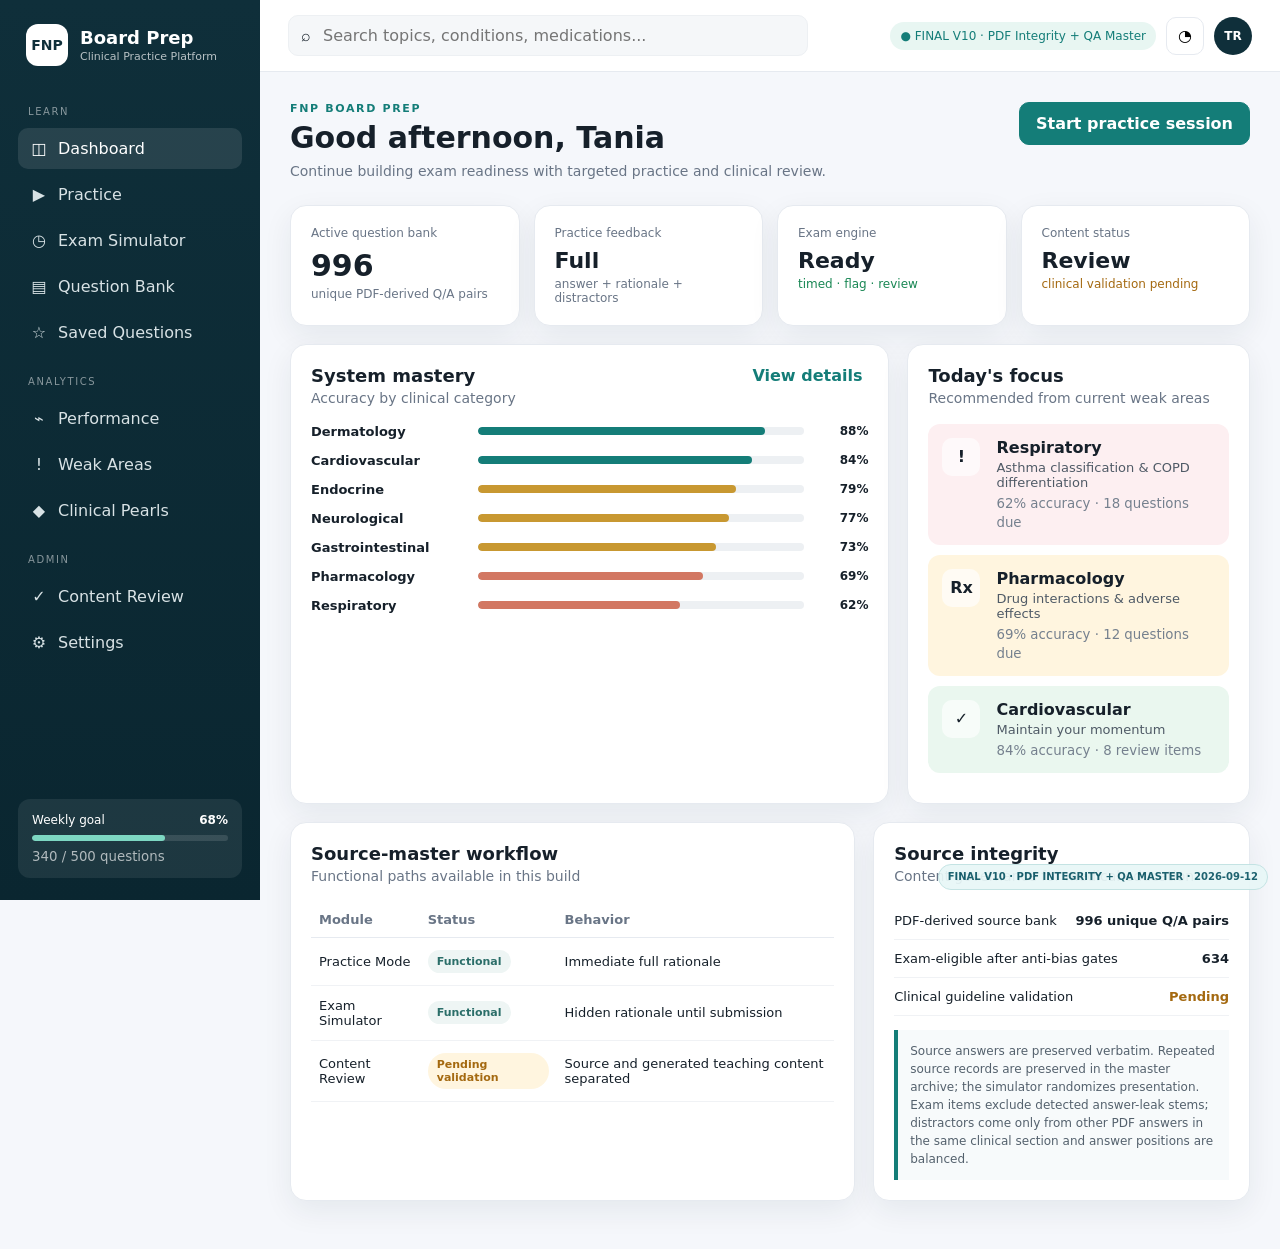
==== commit 55d05285: "Deploy FINAL V10 PDF integrity QA master" ====
--- a/index.html
+++ b/index.html
@@ -63,7 +63,7 @@
           <input id="globalSearch" type="search" placeholder="Search topics, conditions, medications..." />
         </div>
         <div class="top-actions">
-          <span class="sync-pill">● FINAL V9 · PDF Integrity Master</span>
+          <span class="sync-pill">● FINAL V10 · PDF Integrity + QA Master</span>
           <button class="icon-btn" title="Notifications">◔</button>
           <div class="avatar">TR</div>
         </div>
@@ -218,7 +218,7 @@
           <div class="review-summary"><div><strong>1,384</strong><span>numbered PDF source records</span></div><div><strong>1,324</strong><span>interactive Q/A entries</span></div><div><strong>0</strong><span>source records deleted</span></div><div><strong>0</strong><span>source answers silently changed</span></div></div>
           <table class="data-table"><thead><tr><th>Item</th><th>System</th><th>Source</th><th>Explanation</th><th>Clinical review</th></tr></thead><tbody id="reviewTable"></tbody></table>
         </article>
-        <div class="notice large"><strong>Source-master rule:</strong> all numbered PDF source records are preserved in the embedded master archive. Every interactive item keeps its paired PDF answer. No source record is deleted for duplication or formatting. Distractors are auxiliary simulator choices taken only from other PDF answers and are never treated as source answers. External clinical validation, if added later, must remain separate from the source answer.</div>
+        <div class="notice large"><strong>Source-master rule:</strong> all numbered PDF source records are preserved in the embedded master archive. Every interactive item keeps its paired PDF answer. No source record is deleted for duplication or formatting. Distractors are auxiliary simulator choices taken only from other PDF answers. FINAL V10 matches them by response family and topic similarity; they are never treated as source answers. External clinical validation, if added later, must remain separate from the source answer.</div>
       </section>
 
       <section id="settings" class="view"><div class="page-heading"><div><div class="eyebrow">SETTINGS</div><h1>Learning preferences</h1><p>Configure how practice sessions and feedback behave.</p></div></div><article class="panel settings-panel"><div class="toggle-row"><div><strong>Show rationale immediately in Practice Mode</strong><small>Required for this prototype</small></div><label class="switch"><input type="checkbox" checked disabled><span></span></label></div><div class="toggle-row"><div><strong>Explain every distractor</strong><small>Show why each incorrect option is wrong</small></div><label class="switch"><input type="checkbox" checked><span></span></label></div><div class="toggle-row"><div><strong>Show Board Pearl</strong><small>Display one high-yield takeaway after each answer</small></div><label class="switch"><input type="checkbox" checked><span></span></label></div><div class="toggle-row"><div><strong>Track confidence</strong><small>Add confidence rating before answer submission</small></div><label class="switch"><input type="checkbox"><span></span></label></div></article></section>
@@ -226,9 +226,9 @@
   </div>
 
   <div id="toast" class="toast"></div>
-<div style="position:fixed;right:12px;bottom:10px;z-index:9998;font:600 10px/1.2 system-ui;color:#0b5664;background:#e8f7f7;border:1px solid #bfe1e1;border-radius:999px;padding:6px 9px;opacity:.92">FINAL V9 · PDF INTEGRITY MASTER · 2026-09-12</div>
+<div style="position:fixed;right:12px;bottom:10px;z-index:9998;font:600 10px/1.2 system-ui;color:#0b5664;background:#e8f7f7;border:1px solid #bfe1e1;border-radius:999px;padding:6px 9px;opacity:.92">FINAL V10 · PDF INTEGRITY + QA MASTER · 2026-09-12</div>
   <script>
-const questions = [{"id":1,"system":"Pharmacology","difficulty":"Source","source":"PDF p.1 · item 1","stem":"First-pass metabolism","sourceAnswer":"The first-pass effect (also known as first-pass metabolism) is a phenomenon of drug metabolism at a specific location in the body, which leads to a reduction in the concentration of the active drug, specifically when administered orally, before it reaches the site of action or systemic circulation. It is the fraction of the drug lost during the process of absorption, which is generally related to the liver and the gut wall. The liver is the major site of the first-pass effect.","sourcePage":1,"sourceItem":1,"sourceRecordId":1,"rawSourceEntry":"First-pass metabolism: The first-pass effect (also known as first-pass metabolism) is a phenomenon of drug metabolism at a specific location in the body, which leads to a reduction in the concentration of the active drug, specifically when administered orally, before it reaches the site of action or systemic circulation. It is the fraction of the drug lost during the process of absorption, which is generally related to the liver and the gut wall. The liver is the major site of the first-pass effect.","kind":"treatment","options":["The first-pass effect (also known as first-pass metabolism) is a phenomenon of drug metabolism at a specific location in the body, which leads to a reduction in the concentration of the active drug, specifically when administered orally, before it reaches the site of action or systemic circulation. It is the fraction of the drug lost during the process of absorption, which is generally related to the liver and the gut wall. The liver is the major site of the first-pass effect.","CY450 INDUCERS CY450 INHIBITORS · Carbamazepine. · S o d i o Valproate. · Phenobarbital. · Cimetidine (Tagamet). · Phenytoin. · Fluconazole, Ketoconazole, Itraconazole, Terbinafine. · Rifampicin. · Bactrim. · Sulfonylureas. · Chloramphenicol. · Alcohol. · Ciprofloxacin. · Griseofulvin. · Clarithromycin, Telithromycin, Erythromycin. · Sertraline > 200 mg. · Sulfonamides. · Me t r o n i d a z o l e . · Ritonavir, Saquinavir, Indinavir, Nelfinavir. · Amiodarone. · Citalopram (Celexa), Fluoxetine, Paroxetine. · Diphenhydramine. · Clozapine, Olanzapine, Quetiapine. · Alcohol. · Grapefruit Juice.","slows down drug metabolism and increases drug concentration. are proteins located either in the inner membrane of mitochondria or in the endoplasmic reticulum of cells in the Liver that metabolize thousands of endogenous and exogenous chemicals, potentially toxic compounds, including drugs and products of endogenous metabolism.","You shouldn’t take saw palmetto if you take medications for BPH, like finasteride. Finasteride, dutasteride and saw palmetto are 5 alpha-reductase inhibitors that can trigger an enduring sexual dysfunction with a very similar profile to post-SSRI sexual dysfunction."],"correct":0,"rationale":"Source answer: The first-pass effect (also known as first-pass metabolism) is a phenomenon of drug metabolism at a specific location in the body, which leads to a reduction in the concentration of the active drug, specifically when administered orally, before it reaches the site of action or systemic circulation. It is the fraction of the drug lost during the process of absorption, which is generally related to the liver and the gut wall. The liver is the major site of the first-pass effect.. This is the answer paired with this entry in the uploaded PDF; no external correction has been substituted.","optionWhy":["Correct — this is the answer paired with this source entry in the uploaded PDF.","Distractor taken from another answer in the uploaded PDF and matched by response type; it is not the answer paired with this source entry.","Distractor taken from another answer in the uploaded PDF and matched by response type; it is not the answer paired with this source entry.","Distractor taken from another answer in the uploaded PDF and matched by response type; it is not the answer paired with this source entry."],"pearl":"Source record 1 · PDF page 1 · printed item 1.","sourceNote":"Original source entry: First-pass metabolism: The first-pass effect (also known as first-pass metabolism) is a phenomenon of drug metabolism at a specific location in the body, which leads to a reduction in the concentration of the active drug, specifically when administered orally, before it reaches the site of action or systemic circulation. It is the fraction of the drug lost during the process of absorption, which is generally related to the liver and the gut wall. The liver is the major site of the first-pass effect.","examEligible":true,"qualityFlag":"source-preserved"},{"id":2,"system":"Pharmacology","difficulty":"Source","source":"PDF p.1 · item 2","stem":"Cytochrome P450","sourceAnswer":"slows down drug metabolism and increases drug concentration. are proteins located either in the inner membrane of mitochondria or in the endoplasmic reticulum of cells in the Liver that metabolize thousands of endogenous and exogenous chemicals, potentially toxic compounds, including drugs and products of endogenous metabolism.","sourcePage":1,"sourceItem":2,"sourceRecordId":2,"rawSourceEntry":"Cytochrome P450: slows down drug metabolism and increases drug concentration. are proteins located either in the inner membrane of mitochondria or in the endoplasmic reticulum of cells in the Liver that metabolize thousands of endogenous and exogenous chemicals, potentially toxic compounds, including drugs and products of endogenous metabolism.","kind":"treatment","options":["You shouldn’t take saw palmetto if you take medications for BPH, like finasteride. Finasteride, dutasteride and saw palmetto are 5 alpha-reductase inhibitors that can trigger an enduring sexual dysfunction with a very similar profile to post-SSRI sexual dysfunction.","slows down drug metabolism and increases drug concentration. are proteins located either in the inner membrane of mitochondria or in the endoplasmic reticulum of cells in the Liver that metabolize thousands of endogenous and exogenous chemicals, potentially toxic compounds, including drugs and products of endogenous metabolism.","CY450 INDUCERS CY450 INHIBITORS · Carbamazepine. · S o d i o Valproate. · Phenobarbital. · Cimetidine (Tagamet). · Phenytoin. · Fluconazole, Ketoconazole, Itraconazole, Terbinafine. · Rifampicin. · Bactrim. · Sulfonylureas. · Chloramphenicol. · Alcohol. · Ciprofloxacin. · Griseofulvin. · Clarithromycin, Telithromycin, Erythromycin. · Sertraline > 200 mg. · Sulfonamides. · Me t r o n i d a z o l e . · Ritonavir, Saquinavir, Indinavir, Nelfinavir. · Amiodarone. · Citalopram (Celexa), Fluoxetine, Paroxetine. · Diphenhydramine. · Clozapine, Olanzapine, Quetiapine. · Alcohol. · Grapefruit Juice.","Space out the time ranges, or dose is adjusted to a longer time interval."],"correct":1,"rationale":"Source answer: slows down drug metabolism and increases drug concentration. are proteins located either in the inner membrane of mitochondria or in the endoplasmic reticulum of cells in the Liver that metabolize thousands of endogenous and exogenous chemicals, potentially toxic compounds, including drugs and products of endogenous metabolism.. This is the answer paired with this entry in the uploaded PDF; no external correction has been substituted.","optionWhy":["Distractor taken from another answer in the uploaded PDF and matched by response type; it is not the answer paired with this source entry.","Correct — this is the answer paired with this source entry in the uploaded PDF.","Distractor taken from another answer in the uploaded PDF and matched by response type; it is not the answer paired with this source entry.","Distractor taken from another answer in the uploaded PDF and matched by response type; it is not the answer paired with this source entry."],"pearl":"Source record 2 · PDF page 1 · printed item 2.","sourceNote":"Original source entry: Cytochrome P450: slows down drug metabolism and increases drug concentration. are proteins located either in the inner membrane of mitochondria or in the endoplasmic reticulum of cells in the Liver that metabolize thousands of endogenous and exogenous chemicals, potentially toxic compounds, including drugs and products of endogenous metabolism.","examEligible":true,"qualityFlag":"source-preserved"},{"id":3,"system":"Pharmacology","difficulty":"Source","source":"PDF p.1 · item 3","stem":"The Human Genome Project has identified 57 human genes coding for the various cytochrome P450 enzymes. The CYP450 enzyme system is the most active. It can either be induced (increase drug metabolism) or be inhibited (slow down drug metabolism). · Biotransformation: Drugs acting as Inducers increase drug clearance (Decrease drug concentration), and the med won’t have the desired effect. Drugs that act as inhibitors slow down drug clearance (increase drug concentration). When this happens, the patient is at high risk for a drug overdose and adverse effects. When a test question is asking about a drug interaction, think of these","sourceAnswer":"CY450 INDUCERS CY450 INHIBITORS · Carbamazepine. · S o d i o Valproate. · Phenobarbital. · Cimetidine (Tagamet). · Phenytoin. · Fluconazole, Ketoconazole, Itraconazole, Terbinafine. · Rifampicin. · Bactrim. · Sulfonylureas. · Chloramphenicol. · Alcohol. · Ciprofloxacin. · Griseofulvin. · Clarithromycin, Telithromycin, Erythromycin. · Sertraline > 200 mg. · Sulfonamides. · Me t r o n i d a z o l e . · Ritonavir, Saquinavir, Indinavir, Nelfinavir. · Amiodarone. · Citalopram (Celexa), Fluoxetine, Paroxetine. · Diphenhydramine. · Clozapine, Olanzapine, Quetiapine. · Alcohol. · Grapefruit Juice.","sourcePage":1,"sourceItem":3,"sourceRecordId":3,"rawSourceEntry":"The Human Genome Project has identified 57 human genes coding for the various cytochrome P450 enzymes. The CYP450 enzyme system is the most active. It can either be induced (increase drug metabolism) or be inhibited (slow down drug metabolism). · Biotransformation: Drugs acting as Inducers increase drug clearance (Decrease drug concentration), and the med won’t have the desired effect. Drugs that act as inhibitors slow down drug clearance (increase drug concentration). When this happens, the patient is at high risk for a drug overdose and adverse effects. When a test question is asking about a drug interaction, think of these: CY450 INDUCERS CY450 INHIBITORS · Carbamazepine. · S o d i o Valproate. · Phenobarbital. · Cimetidine (Tagamet). · Phenytoin. · Fluconazole, Ketoconazole, Itraconazole, Terbinafine. · Rifampicin. · Bactrim. · Sulfonylureas. · Chloramphenicol. · Alcohol. · Ciprofloxacin. · Griseofulvin. · Clarithromycin, Telithromycin, Erythromycin. · Sertraline > 200 mg. · Sulfonamides. · Me t r o n i d a z o l e . · Ritonavir, Saquinavir, Indinavir, Nelfinavir. · Amiodarone. · Citalopram (Celexa), Fluoxetine, Paroxetine. · Diphenhydramine. · Clozapine, Olanzapine, Quetiapine. · Alcohol. · Grapefruit Juice.","kind":"treatment","options":["slows down drug metabolism and increases drug concentration. are proteins located either in the inner membrane of mitochondria or in the endoplasmic reticulum of cells in the Liver that metabolize thousands of endogenous and exogenous chemicals, potentially toxic compounds, including drugs and products of endogenous metabolism.","You shouldn’t take saw palmetto if you take medications for BPH, like finasteride. Finasteride, dutasteride and saw palmetto are 5 alpha-reductase inhibitors that can trigger an enduring sexual dysfunction with a very similar profile to post-SSRI sexual dysfunction.","CY450 INDUCERS CY450 INHIBITORS · Carbamazepine. · S o d i o Valproate. · Phenobarbital. · Cimetidine (Tagamet). · Phenytoin. · Fluconazole, Ketoconazole, Itraconazole, Terbinafine. · Rifampicin. · Bactrim. · Sulfonylureas. · Chloramphenicol. · Alcohol. · Ciprofloxacin. · Griseofulvin. · Clarithromycin, Telithromycin, Erythromycin. · Sertraline > 200 mg. · Sulfonamides. · Me t r o n i d a z o l e . · Ritonavir, Saquinavir, Indinavir, Nelfinavir. · Amiodarone. · Citalopram (Celexa), Fluoxetine, Paroxetine. · Diphenhydramine. · Clozapine, Olanzapine, Quetiapine. · Alcohol. · Grapefruit Juice.","The first-pass effect (also known as first-pass metabolism) is a phenomenon of drug metabolism at a specific location in the body, which leads to a reduction in the concentration of the active drug, specifically when administered orally, before it reaches the site of action or systemic circulation. It is the fraction of the drug lost during the process of absorption, which is generally related to the liver and the gut wall. The liver is the major site of the first-pass effect."],"correct":2,"rationale":"Source answer: CY450 INDUCERS CY450 INHIBITORS · Carbamazepine. · S o d i o Valproate. · Phenobarbital. · Cimetidine (Tagamet). · Phenytoin. · Fluconazole, Ketoconazole, Itraconazole, Terbinafine. · Rifampicin. · Bactrim. · Sulfonylureas. · Chloramphenicol. · Alcohol. · Ciprofloxacin. · Griseofulvin. · Clarithromycin, Telithromycin, Erythromycin. · Sertraline > 200 mg. · Sulfonamides. · Me t r o n i d a z o l e . · Ritonavir, Saquinavir, Indinavir, Nelfinavir. · Amiodarone. · Citalopram (Celexa), Fluoxetine, Paroxetine. · Diphenhydramine. · Clozapine, Olanzapine, Quetiapine. · Alcohol. · Grapefruit Juice.. This is the answer paired with this entry in the uploaded PDF; no external correction has been substituted.","optionWhy":["Distractor taken from another answer in the uploaded PDF and matched by response type; it is not the answer paired with this source entry.","Distractor taken from another answer in the uploaded PDF and matched by response type; it is not the answer paired with this source entry.","Correct — this is the answer paired with this source entry in the uploaded PDF.","Distractor taken from another answer in the uploaded PDF and matched by response type; it is not the answer paired with this source entry."],"pearl":"Source record 3 · PDF page 1 · printed item 3.","sourceNote":"Original source entry: The Human Genome Project has identified 57 human genes coding for the various cytochrome P450 enzymes. The CYP450 enzyme system is the most active. It can either be induced (increase drug metabolism) or be inhibited (slow down drug metabolism). · Biotransformation: Drugs acting as Inducers increase drug clearance (Decrease drug concentration), and the med won’t have the desired effect. Drugs that act as inhibitors slow down drug clearance (increase drug concentration). When this happens, the patient is at high risk for a drug overdose and adverse effects. When a test question is asking about a drug interaction, think of these: CY450 INDUCERS CY450 INHIBITORS · Carbamazepine. · S o d i o Valproate. · Phenobarbital. · Cimetidine (Tagamet). · Phenytoin. · Fluconazole, Ketoconazole, Itraconazole, Terbinafine. · Rifampicin. · Bactrim. · Sulfonylureas. · Chloramphenicol. · Alcohol. · Ciprofloxacin. · Griseofulvin. · Clarithromycin, Telithromycin, Erythromycin. · Sertraline > 200 mg. · Sulfonamides. · Me t r o n i d a z o l e . · Ritonavir, Saquinavir, Indinavir, Nelfinavir. · Amiodarone. · Citalopram (Celexa), Fluoxetine, Paroxetine. · Diphenhydramine. · Clozapine, Olanzapine, Quetiapine. · Alcohol. · Grapefruit Juice.","examEligible":true,"qualityFlag":"source-preserved"},{"id":4,"system":"Pharmacology","difficulty":"Source","source":"PDF p.1 · item 4","stem":"Cytochrome inhibitory effect","sourceAnswer":"slows down drug metabolism and increases drug concentration. 1","sourcePage":1,"sourceItem":4,"sourceRecordId":4,"rawSourceEntry":"Cytochrome inhibitory effect: slows down drug metabolism and increases drug concentration. 1","kind":"treatment","options":["Memory, Cognitive impairment, Dementia INMUNIZATIONS-DISEASE PREVENTION-MORTALITY","They increase drug metabolism, decreasing drug effectiveness.","Continue Bactrim and adjust Warfarin dose (Bactrim increases effect of Warfarin).","slows down drug metabolism and increases drug concentration. 1"],"correct":3,"rationale":"Source answer: slows down drug metabolism and increases drug concentration. 1. This is the answer paired with this entry in the uploaded PDF; no external correction has been substituted.","optionWhy":["Distractor taken from another answer in the uploaded PDF and matched by response type; it is not the answer paired with this source entry.","Distractor taken from another answer in the uploaded PDF and matched by response type; it is not the answer paired with this source entry.","Distractor taken from another answer in the uploaded PDF and matched by response type; it is not the answer paired with this source entry.","Correct — this is the answer paired with this source entry in the uploaded PDF."],"pearl":"Source record 4 · PDF page 1 · printed item 4.","sourceNote":"Original source entry: Cytochrome inhibitory effect: slows down drug metabolism and increases drug concentration. 1","examEligible":true,"qualityFlag":"source-preserved"},{"id":5,"system":"Pharmacology","difficulty":"Source","source":"PDF p.2 · item 5","stem":"What is the effect of hepatic enzyme inducers?","sourceAnswer":"They increase drug metabolism, decreasing drug effectiveness.","sourcePage":2,"sourceItem":5,"sourceRecordId":5,"rawSourceEntry":"What is the effect of hepatic enzyme inducers? They increase drug metabolism, decreasing drug effectiveness.","kind":"treatment","options":["They increase drug metabolism, decreasing drug effectiveness.","Memory, Cognitive impairment, Dementia INMUNIZATIONS-DISEASE PREVENTION-MORTALITY","slows down drug metabolism and increases drug concentration. 1","Azithromycin, Erythromycin, Clarithromycin."],"correct":0,"rationale":"Source answer: They increase drug metabolism, decreasing drug effectiveness.. This is the answer paired with this entry in the uploaded PDF; no external correction has been substituted.","optionWhy":["Correct — this is the answer paired with this source entry in the uploaded PDF.","Distractor taken from another answer in the uploaded PDF and matched by response type; it is not the answer paired with this source entry.","Distractor taken from another answer in the uploaded PDF and matched by response type; it is not the answer paired with this source entry.","Distractor taken from another answer in the uploaded PDF and matched by response type; it is not the answer paired with this source entry."],"pearl":"Source record 5 · PDF page 2 · printed item 5.","sourceNote":"Original source entry: What is the effect of hepatic enzyme inducers? They increase drug metabolism, decreasing drug effectiveness.","examEligible":true,"qualityFlag":"source-preserved"},{"id":6,"system":"Pharmacology","difficulty":"Source","source":"PDF p.2 · item 7","stem":"Pregnant with allergy to penicillin","sourceAnswer":"Azithromycin.","sourcePage":2,"sourceItem":7,"sourceRecordId":7,"rawSourceEntry":"Pregnant with allergy to penicillin: Azithromycin.","kind":"fact","options":["Tdap.","Azithromycin.","visual impairment","Beta Blockers"],"correct":1,"rationale":"Source answer: Azithromycin.. This is the answer paired with this entry in the uploaded PDF; no external correction has been substituted.","optionWhy":["Distractor taken from another answer in the uploaded PDF and matched by response type; it is not the answer paired with this source entry.","Correct — this is the answer paired with this source entry in the uploaded PDF.","Distractor taken from another answer in the uploaded PDF and matched by response type; it is not the answer paired with this source entry.","Distractor taken from another answer in the uploaded PDF and matched by response type; it is not the answer paired with this source entry."],"pearl":"Source record 7 · PDF page 2 · printed item 7.","sourceNote":"Original source entry: Pregnant with allergy to penicillin: Azithromycin.","examEligible":true,"qualityFlag":"source-preserved"},{"id":7,"system":"Pharmacology","difficulty":"Source","source":"PDF p.2 · item 8","stem":"Allergic to Macrolide? What not to give","sourceAnswer":"Azithromycin, Erythromycin, Clarithromycin.","sourcePage":2,"sourceItem":8,"sourceRecordId":8,"rawSourceEntry":"Allergic to Macrolide? What not to give: Azithromycin, Erythromycin, Clarithromycin.","kind":"treatment","options":["Drug side effects","Trimethoprim- sulfamethoxazole (Bactrim).","Azithromycin, Erythromycin, Clarithromycin.","Tramadol"],"correct":2,"rationale":"Source answer: Azithromycin, Erythromycin, Clarithromycin.. This is the answer paired with this entry in the uploaded PDF; no external correction has been substituted.","optionWhy":["Distractor taken from another answer in the uploaded PDF and matched by response type; it is not the answer paired with this source entry.","Distractor taken from another answer in the uploaded PDF and matched by response type; it is not the answer paired with this source entry.","Correct — this is the answer paired with this source entry in the uploaded PDF.","Distractor taken from another answer in the uploaded PDF and matched by response type; it is not the answer paired with this source entry."],"pearl":"Source record 8 · PDF page 2 · printed item 8.","sourceNote":"Original source entry: Allergic to Macrolide? What not to give: Azithromycin, Erythromycin, Clarithromycin.","examEligible":true,"qualityFlag":"source-preserved"},{"id":8,"system":"Pharmacology","difficulty":"Source","source":"PDF p.2 · item 9","stem":"A patient with pain, a medical history of a gastric ulcer with bleeding, and allergies to sulfa medication is prescribed?","sourceAnswer":"Tramadol","sourcePage":2,"sourceItem":9,"sourceRecordId":9,"rawSourceEntry":"A patient with pain, a medical history of a gastric ulcer with bleeding, and allergies to sulfa medication is prescribed? Tramadol","kind":"treatment","options":["Hypocalcemia.","Magnesium.","Azithromycin, Erythromycin, Clarithromycin.","Tramadol"],"correct":3,"rationale":"Source answer: Tramadol. This is the answer paired with this entry in the uploaded PDF; no external correction has been substituted.","optionWhy":["Distractor taken from another answer in the uploaded PDF and matched by response type; it is not the answer paired with this source entry.","Distractor taken from another answer in the uploaded PDF and matched by response type; it is not the answer paired with this source entry.","Distractor taken from another answer in the uploaded PDF and matched by response type; it is not the answer paired with this source entry.","Correct — this is the answer paired with this source entry in the uploaded PDF."],"pearl":"Source record 9 · PDF page 2 · printed item 9.","sourceNote":"Original source entry: A patient with pain, a medical history of a gastric ulcer with bleeding, and allergies to sulfa medication is prescribed? Tramadol","examEligible":true,"qualityFlag":"source-preserved"},{"id":9,"system":"Pharmacology","difficulty":"Source","source":"PDF p.2 · item 10","stem":"An old woman complaining of fatigue, who is on multiple medications that contain Sulfonylureas and ACE inhibitors, could have (hypotension, hypoglycemia, and polypharmacy), but not","sourceAnswer":"Hypocalcemia.","sourcePage":2,"sourceItem":10,"sourceRecordId":10,"rawSourceEntry":"An old woman complaining of fatigue, who is on multiple medications that contain Sulfonylureas and ACE inhibitors, could have (hypotension, hypoglycemia, and polypharmacy), but not: Hypocalcemia.","kind":"treatment","options":["Hypocalcemia.","Tramadol","Magnesium.","Azithromycin, Erythromycin, Clarithromycin."],"correct":0,"rationale":"Source answer: Hypocalcemia.. This is the answer paired with this entry in the uploaded PDF; no external correction has been substituted.","optionWhy":["Correct — this is the answer paired with this source entry in the uploaded PDF.","Distractor taken from another answer in the uploaded PDF and matched by response type; it is not the answer paired with this source entry.","Distractor taken from another answer in the uploaded PDF and matched by response type; it is not the answer paired with this source entry.","Distractor taken from another answer in the uploaded PDF and matched by response type; it is not the answer paired with this source entry."],"pearl":"Source record 10 · PDF page 2 · printed item 10.","sourceNote":"Original source entry: An old woman complaining of fatigue, who is on multiple medications that contain Sulfonylureas and ACE inhibitors, could have (hypotension, hypoglycemia, and polypharmacy), but not: Hypocalcemia.","examEligible":true,"qualityFlag":"source-preserved"},{"id":10,"system":"Pharmacology","difficulty":"Source","source":"PDF p.2 · item 11","stem":"ACE inhibitors and potassium-sparing diuretics can","sourceAnswer":"increase the risk of Hyperkalemia (high potassium levels) when used together.","sourcePage":2,"sourceItem":11,"sourceRecordId":11,"rawSourceEntry":"ACE inhibitors and potassium-sparing diuretics can: increase the risk of Hyperkalemia (high potassium levels) when used together.","kind":"fact","options":["Youngest age for the Influenza vaccine is 6 months.","increase the risk of Hyperkalemia (high potassium levels) when used together.","MMR and Varicella vaccines can only be given after 12 months of age.","Cerebrovascular accident stroke, thrombus, emboli."],"correct":1,"rationale":"Source answer: increase the risk of Hyperkalemia (high potassium levels) when used together.. This is the answer paired with this entry in the uploaded PDF; no external correction has been substituted.","optionWhy":["Distractor taken from another answer in the uploaded PDF and matched by response type; it is not the answer paired with this source entry.","Correct — this is the answer paired with this source entry in the uploaded PDF.","Distractor taken from another answer in the uploaded PDF and matched by response type; it is not the answer paired with this source entry.","Distractor taken from another answer in the uploaded PDF and matched by response type; it is not the answer paired with this source entry."],"pearl":"Source record 11 · PDF page 2 · printed item 11.","sourceNote":"Original source entry: ACE inhibitors and potassium-sparing diuretics can: increase the risk of Hyperkalemia (high potassium levels) when used together.","examEligible":true,"qualityFlag":"source-preserved"},{"id":11,"system":"Pharmacology","difficulty":"Source","source":"PDF p.2 · item 12","stem":"Elderly","sourceAnswer":"Space out the time ranges, or dose is adjusted to a longer time interval.","sourcePage":2,"sourceItem":12,"sourceRecordId":12,"rawSourceEntry":"Elderly: Space out the time ranges, or dose is adjusted to a longer time interval.","kind":"treatment","options":["Continue Bactrim and adjust Warfarin dose (Bactrim increases effect of Warfarin).","slows down drug metabolism and increases drug concentration. 1","Space out the time ranges, or dose is adjusted to a longer time interval.","Memory, Cognitive impairment, Dementia INMUNIZATIONS-DISEASE PREVENTION-MORTALITY"],"correct":2,"rationale":"Source answer: Space out the time ranges, or dose is adjusted to a longer time interval.. This is the answer paired with this entry in the uploaded PDF; no external correction has been substituted.","optionWhy":["Distractor taken from another answer in the uploaded PDF and matched by response type; it is not the answer paired with this source entry.","Distractor taken from another answer in the uploaded PDF and matched by response type; it is not the answer paired with this source entry.","Correct — this is the answer paired with this source entry in the uploaded PDF.","Distractor taken from another answer in the uploaded PDF and matched by response type; it is not the answer paired with this source entry."],"pearl":"Source record 12 · PDF page 2 · printed item 12.","sourceNote":"Original source entry: Elderly: Space out the time ranges, or dose is adjusted to a longer time interval.","examEligible":true,"qualityFlag":"source-preserved"},{"id":12,"system":"Pharmacology","difficulty":"Source","source":"PDF p.2 · item 13","stem":"Someone with DVT in a leg, the INR of 1.5.","sourceAnswer":"Increase Warfarin dosage.","sourcePage":2,"sourceItem":13,"sourceRecordId":13,"rawSourceEntry":"Someone with DVT in a leg, the INR of 1.5.: Increase Warfarin dosage.","kind":"fact","options":["visual impairment","Beta Blockers","Potassium IV.","Increase Warfarin dosage."],"correct":3,"rationale":"Source answer: Increase Warfarin dosage.. This is the answer paired with this entry in the uploaded PDF; no external correction has been substituted.","optionWhy":["Distractor taken from another answer in the uploaded PDF and matched by response type; it is not the answer paired with this source entry.","Distractor taken from another answer in the uploaded PDF and matched by response type; it is not the answer paired with this source entry.","Distractor taken from another answer in the uploaded PDF and matched by response type; it is not the answer paired with this source entry.","Correct — this is the answer paired with this source entry in the uploaded PDF."],"pearl":"Source record 13 · PDF page 2 · printed item 13.","sourceNote":"Original source entry: Someone with DVT in a leg, the INR of 1.5.: Increase Warfarin dosage.","examEligible":true,"qualityFlag":"source-preserved"},{"id":13,"system":"Pharmacology","difficulty":"Source","source":"PDF p.2 · item 14","stem":"A patient on Warfarin needs to start antibiotics. What must be monitored?","sourceAnswer":"Drug side effects","sourcePage":2,"sourceItem":14,"sourceRecordId":14,"rawSourceEntry":"A patient on Warfarin needs to start antibiotics. What must be monitored? Drug side effects","kind":"treatment","options":["Drug side effects","Azithromycin, Erythromycin, Clarithromycin.","Trimethoprim- sulfamethoxazole (Bactrim).","Tramadol"],"correct":0,"rationale":"Source answer: Drug side effects. This is the answer paired with this entry in the uploaded PDF; no external correction has been substituted.","optionWhy":["Correct — this is the answer paired with this source entry in the uploaded PDF.","Distractor taken from another answer in the uploaded PDF and matched by response type; it is not the answer paired with this source entry.","Distractor taken from another answer in the uploaded PDF and matched by response type; it is not the answer paired with this source entry.","Distractor taken from another answer in the uploaded PDF and matched by response type; it is not the answer paired with this source entry."],"pearl":"Source record 14 · PDF page 2 · printed item 14.","sourceNote":"Original source entry: A patient on Warfarin needs to start antibiotics. What must be monitored? Drug side effects","examEligible":true,"qualityFlag":"source-preserved"},{"id":14,"system":"Pharmacology","difficulty":"Source","source":"PDF p.2 · item 15","stem":"Medication could increase the risk of bleeding in patient with coumadin","sourceAnswer":"Trimethoprim- sulfamethoxazole (Bactrim).","sourcePage":2,"sourceItem":15,"sourceRecordId":15,"rawSourceEntry":"Medication could increase the risk of bleeding in patient with coumadin: Trimethoprim- sulfamethoxazole (Bactrim).","kind":"treatment","options":["Azithromycin, Erythromycin, Clarithromycin.","Trimethoprim- sulfamethoxazole (Bactrim).","Drug side effects","Tramadol"],"correct":1,"rationale":"Source answer: Trimethoprim- sulfamethoxazole (Bactrim).. This is the answer paired with this entry in the uploaded PDF; no external correction has been substituted.","optionWhy":["Distractor taken from another answer in the uploaded PDF and matched by response type; it is not the answer paired with this source entry.","Correct — this is the answer paired with this source entry in the uploaded PDF.","Distractor taken from another answer in the uploaded PDF and matched by response type; it is not the answer paired with this source entry.","Distractor taken from another answer in the uploaded PDF and matched by response type; it is not the answer paired with this source entry."],"pearl":"Source record 15 · PDF page 2 · printed item 15.","sourceNote":"Original source entry: Medication could increase the risk of bleeding in patient with coumadin: Trimethoprim- sulfamethoxazole (Bactrim).","examEligible":true,"qualityFlag":"source-preserved"},{"id":15,"system":"Pharmacology","difficulty":"Source","source":"PDF p.2 · item 16","stem":"Geriatric patient with HTN, DM, on several medications including Warfarin for Atrial fib. Patient diagnosed with UTI and given Bactrim. On follow up after 3 days, INR 4.7. Next step","sourceAnswer":"Continue Bactrim and adjust Warfarin dose (Bactrim increases effect of Warfarin).","sourcePage":2,"sourceItem":16,"sourceRecordId":16,"rawSourceEntry":"Geriatric patient with HTN, DM, on several medications including Warfarin for Atrial fib. Patient diagnosed with UTI and given Bactrim. On follow up after 3 days, INR 4.7. Next step: Continue Bactrim and adjust Warfarin dose (Bactrim increases effect of Warfarin).","kind":"treatment","options":["slows down drug metabolism and increases drug concentration. 1","Space out the time ranges, or dose is adjusted to a longer time interval.","Continue Bactrim and adjust Warfarin dose (Bactrim increases effect of Warfarin).","Memory, Cognitive impairment, Dementia INMUNIZATIONS-DISEASE PREVENTION-MORTALITY"],"correct":2,"rationale":"Source answer: Continue Bactrim and adjust Warfarin dose (Bactrim increases effect of Warfarin).. This is the answer paired with this entry in the uploaded PDF; no external correction has been substituted.","optionWhy":["Distractor taken from another answer in the uploaded PDF and matched by response type; it is not the answer paired with this source entry.","Distractor taken from another answer in the uploaded PDF and matched by response type; it is not the answer paired with this source entry.","Correct — this is the answer paired with this source entry in the uploaded PDF.","Distractor taken from another answer in the uploaded PDF and matched by response type; it is not the answer paired with this source entry."],"pearl":"Source record 16 · PDF page 2 · printed item 16.","sourceNote":"Original source entry: Geriatric patient with HTN, DM, on several medications including Warfarin for Atrial fib. Patient diagnosed with UTI and given Bactrim. On follow up after 3 days, INR 4.7. Next step: Continue Bactrim and adjust Warfarin dose (Bactrim increases effect of Warfarin).","examEligible":true,"qualityFlag":"source-preserved"},{"id":16,"system":"Pharmacology","difficulty":"Source","source":"PDF p.2 · item 17","stem":"A contraindication for a patient to not take estrogen contraceptives","sourceAnswer":"Cerebrovascular accident stroke, thrombus, emboli.","sourcePage":2,"sourceItem":17,"sourceRecordId":17,"rawSourceEntry":"A contraindication for a patient to not take estrogen contraceptives: Cerebrovascular accident stroke, thrombus, emboli.","kind":"fact","options":["0,2,6 months.","Increase Warfarin dosage.","visual impairment","Cerebrovascular accident stroke, thrombus, emboli."],"correct":3,"rationale":"Source answer: Cerebrovascular accident stroke, thrombus, emboli.. This is the answer paired with this entry in the uploaded PDF; no external correction has been substituted.","optionWhy":["Distractor taken from another answer in the uploaded PDF and matched by response type; it is not the answer paired with this source entry.","Distractor taken from another answer in the uploaded PDF and matched by response type; it is not the answer paired with this source entry.","Distractor taken from another answer in the uploaded PDF and matched by response type; it is not the answer paired with this source entry.","Correct — this is the answer paired with this source entry in the uploaded PDF."],"pearl":"Source record 17 · PDF page 2 · printed item 17.","sourceNote":"Original source entry: A contraindication for a patient to not take estrogen contraceptives: Cerebrovascular accident stroke, thrombus, emboli.","examEligible":true,"qualityFlag":"source-preserved"},{"id":17,"system":"Pharmacology","difficulty":"Source","source":"PDF p.2 · item 19","stem":"Digoxin","sourceAnswer":"visual impairment","sourcePage":2,"sourceItem":19,"sourceRecordId":19,"rawSourceEntry":"Digoxin: visual impairment","kind":"fact","options":["visual impairment","Beta Blockers","Potassium IV.","Azithromycin."],"correct":0,"rationale":"Source answer: visual impairment. This is the answer paired with this entry in the uploaded PDF; no external correction has been substituted.","optionWhy":["Correct — this is the answer paired with this source entry in the uploaded PDF.","Distractor taken from another answer in the uploaded PDF and matched by response type; it is not the answer paired with this source entry.","Distractor taken from another answer in the uploaded PDF and matched by response type; it is not the answer paired with this source entry.","Distractor taken from another answer in the uploaded PDF and matched by response type; it is not the answer paired with this source entry."],"pearl":"Source record 19 · PDF page 2 · printed item 19.","sourceNote":"Original source entry: Digoxin: visual impairment","examEligible":true,"qualityFlag":"source-preserved"},{"id":18,"system":"Pharmacology","difficulty":"Source","source":"PDF p.2 · item 20","stem":"Erectile dysfunction","sourceAnswer":"Beta Blockers","sourcePage":2,"sourceItem":20,"sourceRecordId":20,"rawSourceEntry":"Erectile dysfunction: Beta Blockers","kind":"fact","options":["visual impairment","Beta Blockers","Potassium IV.","Azithromycin."],"correct":1,"rationale":"Source answer: Beta Blockers. This is the answer paired with this entry in the uploaded PDF; no external correction has been substituted.","optionWhy":["Distractor taken from another answer in the uploaded PDF and matched by response type; it is not the answer paired with this source entry.","Correct — this is the answer paired with this source entry in the uploaded PDF.","Distractor taken from another answer in the uploaded PDF and matched by response type; it is not the answer paired with this source entry.","Distractor taken from another answer in the uploaded PDF and matched by response type; it is not the answer paired with this source entry."],"pearl":"Source record 20 · PDF page 2 · printed item 20.","sourceNote":"Original source entry: Erectile dysfunction: Beta Blockers","examEligible":true,"qualityFlag":"source-preserved"},{"id":19,"system":"Pharmacology","difficulty":"Source","source":"PDF p.2 · item 21","stem":"Steroids affect MSK (including long-term inhaled steroids)","sourceAnswer":"Osteoporosis and osteopenia.","sourcePage":2,"sourceItem":21,"sourceRecordId":21,"rawSourceEntry":"Steroids affect MSK (including long-term inhaled steroids): Osteoporosis and osteopenia.","kind":"test","options":["If < 0.9.","Pulmonary function test","Osteoporosis and osteopenia.","Chest X-ray"],"correct":2,"rationale":"Source answer: Osteoporosis and osteopenia.. This is the answer paired with this entry in the uploaded PDF; no external correction has been substituted.","optionWhy":["Distractor taken from another answer in the uploaded PDF and matched by response type; it is not the answer paired with this source entry.","Distractor taken from another answer in the uploaded PDF and matched by response type; it is not the answer paired with this source entry.","Correct — this is the answer paired with this source entry in the uploaded PDF.","Distractor taken from another answer in the uploaded PDF and matched by response type; it is not the answer paired with this source entry."],"pearl":"Source record 21 · PDF page 2 · printed item 21.","sourceNote":"Original source entry: Steroids affect MSK (including long-term inhaled steroids): Osteoporosis and osteopenia.","examEligible":true,"qualityFlag":"source-preserved"},{"id":20,"system":"Pharmacology","difficulty":"Source","source":"PDF p.2 · item 23","stem":"Patient with Potassium in 2 and alterations EKG U waves","sourceAnswer":"Potassium IV.","sourcePage":2,"sourceItem":23,"sourceRecordId":23,"rawSourceEntry":"Patient with Potassium in 2 and alterations EKG U waves: Potassium IV.","kind":"fact","options":["visual impairment","Beta Blockers","Azithromycin.","Potassium IV."],"correct":3,"rationale":"Source answer: Potassium IV.. This is the answer paired with this entry in the uploaded PDF; no external correction has been substituted.","optionWhy":["Distractor taken from another answer in the uploaded PDF and matched by response type; it is not the answer paired with this source entry.","Distractor taken from another answer in the uploaded PDF and matched by response type; it is not the answer paired with this source entry.","Distractor taken from another answer in the uploaded PDF and matched by response type; it is not the answer paired with this source entry.","Correct — this is the answer paired with this source entry in the uploaded PDF."],"pearl":"Source record 23 · PDF page 2 · printed item 23.","sourceNote":"Original source entry: Patient with Potassium in 2 and alterations EKG U waves: Potassium IV.","examEligible":true,"qualityFlag":"source-preserved"},{"id":21,"system":"Pharmacology","difficulty":"Source","source":"PDF p.2 · item 24","stem":"HBP with saw Palmetto","sourceAnswer":"You shouldn’t take saw palmetto if you take medications for BPH, like finasteride. Finasteride, dutasteride and saw palmetto are 5 alpha-reductase inhibitors that can trigger an enduring sexual dysfunction with a very similar profile to post-SSRI sexual dysfunction.","sourcePage":2,"sourceItem":24,"sourceRecordId":24,"rawSourceEntry":"HBP with saw Palmetto: You shouldn’t take saw palmetto if you take medications for BPH, like finasteride. Finasteride, dutasteride and saw palmetto are 5 alpha-reductase inhibitors that can trigger an enduring sexual dysfunction with a very similar profile to post-SSRI sexual dysfunction.","kind":"treatment","options":["You shouldn’t take saw palmetto if you take medications for BPH, like finasteride. Finasteride, dutasteride and saw palmetto are 5 alpha-reductase inhibitors that can trigger an enduring sexual dysfunction with a very similar profile to post-SSRI sexual dysfunction.","slows down drug metabolism and increases drug concentration. are proteins located either in the inner membrane of mitochondria or in the endoplasmic reticulum of cells in the Liver that metabolize thousands of endogenous and exogenous chemicals, potentially toxic compounds, including drugs and products of endogenous metabolism.","CY450 INDUCERS CY450 INHIBITORS · Carbamazepine. · S o d i o Valproate. · Phenobarbital. · Cimetidine (Tagamet). · Phenytoin. · Fluconazole, Ketoconazole, Itraconazole, Terbinafine. · Rifampicin. · Bactrim. · Sulfonylureas. · Chloramphenicol. · Alcohol. · Ciprofloxacin. · Griseofulvin. · Clarithromycin, Telithromycin, Erythromycin. · Sertraline > 200 mg. · Sulfonamides. · Me t r o n i d a z o l e . · Ritonavir, Saquinavir, Indinavir, Nelfinavir. · Amiodarone. · Citalopram (Celexa), Fluoxetine, Paroxetine. · Diphenhydramine. · Clozapine, Olanzapine, Quetiapine. · Alcohol. · Grapefruit Juice.","Space out the time ranges, or dose is adjusted to a longer time interval."],"correct":0,"rationale":"Source answer: You shouldn’t take saw palmetto if you take medications for BPH, like finasteride. Finasteride, dutasteride and saw palmetto are 5 alpha-reductase inhibitors that can trigger an enduring sexual dysfunction with a very similar profile to post-SSRI sexual dysfunction.. This is the answer paired with this entry in the uploaded PDF; no external correction has been substituted.","optionWhy":["Correct — this is the answer paired with this source entry in the uploaded PDF.","Distractor taken from another answer in the uploaded PDF and matched by response type; it is not the answer paired with this source entry.","Distractor taken from another answer in the uploaded PDF and matched by response type; it is not the answer paired with this source entry.","Distractor taken from another answer in the uploaded PDF and matched by response type; it is not the answer paired with this source entry."],"pearl":"Source record 24 · PDF page 2 · printed item 24.","sourceNote":"Original source entry: HBP with saw Palmetto: You shouldn’t take saw palmetto if you take medications for BPH, like finasteride. Finasteride, dutasteride and saw palmetto are 5 alpha-reductase inhibitors that can trigger an enduring sexual dysfunction with a very similar profile to post-SSRI sexual dysfunction.","examEligible":true,"qualityFlag":"source-preserved"},{"id":22,"system":"Pharmacology","difficulty":"Source","source":"PDF p.2 · item 25","stem":"Leg cramps treatment in adult patient","sourceAnswer":"Magnesium.","sourcePage":2,"sourceItem":25,"sourceRecordId":25,"rawSourceEntry":"Leg cramps treatment in adult patient: Magnesium.","kind":"treatment","options":["Tramadol","Magnesium.","Hypocalcemia.","Azithromycin, Erythromycin, Clarithromycin."],"correct":1,"rationale":"Source answer: Magnesium.. This is the answer paired with this entry in the uploaded PDF; no external correction has been substituted.","optionWhy":["Distractor taken from another answer in the uploaded PDF and matched by response type; it is not the answer paired with this source entry.","Correct — this is the answer paired with this source entry in the uploaded PDF.","Distractor taken from another answer in the uploaded PDF and matched by response type; it is not the answer paired with this source entry.","Distractor taken from another answer in the uploaded PDF and matched by response type; it is not the answer paired with this source entry."],"pearl":"Source record 25 · PDF page 2 · printed item 25.","sourceNote":"Original source entry: Leg cramps treatment in adult patient: Magnesium.","examEligible":true,"qualityFlag":"source-preserved"},{"id":23,"system":"Pharmacology","difficulty":"Source","source":"PDF p.2 · item 26","stem":"Patient with Cerebral Infarct not Hemorrhagic. Treatment: tPa (plasminogen activator). Saw Palmetto: BPH Kava Kava: Anxiety and Insomnia St. John’s Wort: Depression Ginkgo Biloba","sourceAnswer":"Memory, Cognitive impairment, Dementia INMUNIZATIONS-DISEASE PREVENTION-MORTALITY","sourcePage":2,"sourceItem":26,"sourceRecordId":26,"rawSourceEntry":"Patient with Cerebral Infarct not Hemorrhagic. Treatment: tPa (plasminogen activator). Saw Palmetto: BPH Kava Kava: Anxiety and Insomnia St. John’s Wort: Depression Ginkgo Biloba: Memory, Cognitive impairment, Dementia INMUNIZATIONS-DISEASE PREVENTION-MORTALITY","kind":"treatment","options":["They increase drug metabolism, decreasing drug effectiveness.","slows down drug metabolism and increases drug concentration. 1","Memory, Cognitive impairment, Dementia INMUNIZATIONS-DISEASE PREVENTION-MORTALITY","Continue Bactrim and adjust Warfarin dose (Bactrim increases effect of Warfarin)."],"correct":2,"rationale":"Source answer: Memory, Cognitive impairment, Dementia INMUNIZATIONS-DISEASE PREVENTION-MORTALITY. This is the answer paired with this entry in the uploaded PDF; no external correction has been substituted.","optionWhy":["Distractor taken from another answer in the uploaded PDF and matched by response type; it is not the answer paired with this source entry.","Distractor taken from another answer in the uploaded PDF and matched by response type; it is not the answer paired with this source entry.","Correct — this is the answer paired with this source entry in the uploaded PDF.","Distractor taken from another answer in the uploaded PDF and matched by response type; it is not the answer paired with this source entry."],"pearl":"Source record 26 · PDF page 2 · printed item 26.","sourceNote":"Original source entry: Patient with Cerebral Infarct not Hemorrhagic. Treatment: tPa (plasminogen activator). Saw Palmetto: BPH Kava Kava: Anxiety and Insomnia St. John’s Wort: Depression Ginkgo Biloba: Memory, Cognitive impairment, Dementia INMUNIZATIONS-DISEASE PREVENTION-MORTALITY","examEligible":true,"qualityFlag":"source-preserved"},{"id":24,"system":"Pharmacology","difficulty":"Source","source":"PDF p.2 · item 27","stem":"Hepatitis B vaccine for neonates","sourceAnswer":"0,2,6 months.","sourcePage":2,"sourceItem":27,"sourceRecordId":27,"rawSourceEntry":"Hepatitis B vaccine for neonates: 0,2,6 months.","kind":"fact","options":["Increase Warfarin dosage.","Cerebrovascular accident stroke, thrombus, emboli.","visual impairment","0,2,6 months."],"correct":3,"rationale":"Source answer: 0,2,6 months.. This is the answer paired with this entry in the uploaded PDF; no external correction has been substituted.","optionWhy":["Distractor taken from another answer in the uploaded PDF and matched by response type; it is not the answer paired with this source entry.","Distractor taken from another answer in the uploaded PDF and matched by response type; it is not the answer paired with this source entry.","Distractor taken from another answer in the uploaded PDF and matched by response type; it is not the answer paired with this source entry.","Correct — this is the answer paired with this source entry in the uploaded PDF."],"pearl":"Source record 27 · PDF page 2 · printed item 27.","sourceNote":"Original source entry: Hepatitis B vaccine for neonates: 0,2,6 months.","examEligible":true,"qualityFlag":"source-preserved"},{"id":25,"system":"Pharmacology","difficulty":"Source","source":"PDF p.2 · item 28","stem":"Vaccination of a 6-month-old child","sourceAnswer":"Youngest age for the Influenza vaccine is 6 months.","sourcePage":2,"sourceItem":28,"sourceRecordId":28,"rawSourceEntry":"Vaccination of a 6-month-old child: Youngest age for the Influenza vaccine is 6 months.","kind":"fact","options":["Youngest age for the Influenza vaccine is 6 months.","increase the risk of Hyperkalemia (high potassium levels) when used together.","Cerebrovascular accident stroke, thrombus, emboli.","MMR and Varicella vaccines can only be given after 12 months of age."],"correct":0,"rationale":"Source answer: Youngest age for the Influenza vaccine is 6 months.. This is the answer paired with this entry in the uploaded PDF; no external correction has been substituted.","optionWhy":["Correct — this is the answer paired with this source entry in the uploaded PDF.","Distractor taken from another answer in the uploaded PDF and matched by response type; it is not the answer paired with this source entry.","Distractor taken from another answer in the uploaded PDF and matched by response type; it is not the answer paired with this source entry.","Distractor taken from another answer in the uploaded PDF and matched by response type; it is not the answer paired with this source entry."],"pearl":"Source record 28 · PDF page 2 · printed item 28.","sourceNote":"Original source entry: Vaccination of a 6-month-old child: Youngest age for the Influenza vaccine is 6 months.","examEligible":true,"qualityFlag":"source-preserved"},{"id":26,"system":"Pharmacology","difficulty":"Source","source":"PDF p.2 · item 29","stem":"Mother who wants child immunized early should be informed that","sourceAnswer":"MMR and Varicella vaccines can only be given after 12 months of age.","sourcePage":2,"sourceItem":29,"sourceRecordId":29,"rawSourceEntry":"Mother who wants child immunized early should be informed that: MMR and Varicella vaccines can only be given after 12 months of age.","kind":"fact","options":["increase the risk of Hyperkalemia (high potassium levels) when used together.","MMR and Varicella vaccines can only be given after 12 months of age.","Youngest age for the Influenza vaccine is 6 months.","Cerebrovascular accident stroke, thrombus, emboli."],"correct":1,"rationale":"Source answer: MMR and Varicella vaccines can only be given after 12 months of age.. This is the answer paired with this entry in the uploaded PDF; no external correction has been substituted.","optionWhy":["Distractor taken from another answer in the uploaded PDF and matched by response type; it is not the answer paired with this source entry.","Correct — this is the answer paired with this source entry in the uploaded PDF.","Distractor taken from another answer in the uploaded PDF and matched by response type; it is not the answer paired with this source entry.","Distractor taken from another answer in the uploaded PDF and matched by response type; it is not the answer paired with this source entry."],"pearl":"Source record 29 · PDF page 2 · printed item 29.","sourceNote":"Original source entry: Mother who wants child immunized early should be informed that: MMR and Varicella vaccines can only be given after 12 months of age.","examEligible":true,"qualityFlag":"source-preserved"},{"id":27,"system":"Pharmacology","difficulty":"Source","source":"PDF p.2 · item 30","stem":"Teenager traveling to another country","sourceAnswer":"Tdap.","sourcePage":2,"sourceItem":30,"sourceRecordId":30,"rawSourceEntry":"Teenager traveling to another country: Tdap.","kind":"fact","options":["Azithromycin.","visual impairment","Tdap.","Beta Blockers"],"correct":2,"rationale":"Source answer: Tdap.. This is the answer paired with this entry in the uploaded PDF; no external correction has been substituted.","optionWhy":["Distractor taken from another answer in the uploaded PDF and matched by response type; it is not the answer paired with this source entry.","Distractor taken from another answer in the uploaded PDF and matched by response type; it is not the answer paired with this source entry.","Correct — this is the answer paired with this source entry in the uploaded PDF.","Distractor taken from another answer in the uploaded PDF and matched by response type; it is not the answer paired with this source entry."],"pearl":"Source record 30 · PDF page 2 · printed item 30.","sourceNote":"Original source entry: Teenager traveling to another country: Tdap.","examEligible":true,"qualityFlag":"source-preserved"},{"id":28,"system":"Prevention & Immunizations","difficulty":"Source","source":"PDF p.4 · item 31","stem":"An 8-year-old child got a splinter stuck in their hand; vaccinations updated. Skin lacerations, or cut","sourceAnswer":"reactivate Tdap if more than 5 years of the last dose.","sourcePage":4,"sourceItem":31,"sourceRecordId":31,"rawSourceEntry":"An 8-year-old child got a splinter stuck in their hand; vaccinations updated. Skin lacerations, or cut: reactivate Tdap if more than 5 years of the last dose.","kind":"treatment","options":["Starting at 9 years old, no more than 26 years old.","Seasonal Flu (Influenza) every year (High dose).","Give antivirals within 48 hours.","reactivate Tdap if more than 5 years of the last dose."],"correct":3,"rationale":"Source answer: reactivate Tdap if more than 5 years of the last dose.. This is the answer paired with this entry in the uploaded PDF; no external correction has been substituted.","optionWhy":["Distractor taken from another answer in the uploaded PDF and matched by response type; it is not the answer paired with this source entry.","Distractor taken from another answer in the uploaded PDF and matched by response type; it is not the answer paired with this source entry.","Distractor taken from another answer in the uploaded PDF and matched by response type; it is not the answer paired with this source entry.","Correct — this is the answer paired with this source entry in the uploaded PDF."],"pearl":"Source record 31 · PDF page 4 · printed item 31.","sourceNote":"Original source entry: An 8-year-old child got a splinter stuck in their hand; vaccinations updated. Skin lacerations, or cut: reactivate Tdap if more than 5 years of the last dose.","examEligible":true,"qualityFlag":"source-preserved"},{"id":29,"system":"Prevention & Immunizations","difficulty":"Source","source":"PDF p.4 · item 32","stem":"What education is required before receiving the Tdap vaccine?","sourceAnswer":"Teaching about side effects.","sourcePage":4,"sourceItem":32,"sourceRecordId":32,"rawSourceEntry":"What education is required before receiving the Tdap vaccine? Teaching about side effects.","kind":"education","options":["Teaching about side effects.","Immediately after the delivery.","Avoid meat and alcohol.","Avoid alcohol and meat"],"correct":0,"rationale":"Source answer: Teaching about side effects.. This is the answer paired with this entry in the uploaded PDF; no external correction has been substituted.","optionWhy":["Correct — this is the answer paired with this source entry in the uploaded PDF.","Distractor taken from another answer in the uploaded PDF and matched by response type; it is not the answer paired with this source entry.","Distractor taken from another answer in the uploaded PDF and matched by response type; it is not the answer paired with this source entry.","Distractor taken from another answer in the uploaded PDF and matched by response type; it is not the answer paired with this source entry."],"pearl":"Source record 32 · PDF page 4 · printed item 32.","sourceNote":"Original source entry: What education is required before receiving the Tdap vaccine? Teaching about side effects.","examEligible":true,"qualityFlag":"source-preserved"},{"id":30,"system":"Prevention & Immunizations","difficulty":"Source","source":"PDF p.4 · item 33","stem":"A nine-year-old child’s immunization schedule needs to be updated. Which vaccines does he need?","sourceAnswer":"HPV and Influenza.","sourcePage":4,"sourceItem":33,"sourceRecordId":33,"rawSourceEntry":"A nine-year-old child’s immunization schedule needs to be updated. Which vaccines does he need? HPV and Influenza.","kind":"fact","options":["immune by vaccine","HPV and Influenza.","All routine immunizations.","Decreased cellular immunity."],"correct":1,"rationale":"Source answer: HPV and Influenza.. This is the answer paired with this entry in the uploaded PDF; no external correction has been substituted.","optionWhy":["Distractor taken from another answer in the uploaded PDF and matched by response type; it is not the answer paired with this source entry.","Correct — this is the answer paired with this source entry in the uploaded PDF.","Distractor taken from another answer in the uploaded PDF and matched by response type; it is not the answer paired with this source entry.","Distractor taken from another answer in the uploaded PDF and matched by response type; it is not the answer paired with this source entry."],"pearl":"Source record 33 · PDF page 4 · printed item 33.","sourceNote":"Original source entry: A nine-year-old child’s immunization schedule needs to be updated. Which vaccines does he need? HPV and Influenza.","examEligible":true,"qualityFlag":"source-preserved"},{"id":31,"system":"Prevention & Immunizations","difficulty":"Source","source":"PDF p.4 · item 34","stem":"A teenager got the HPV vaccine. What others does he need","sourceAnswer":"Meningococcus & Tdap.","sourcePage":4,"sourceItem":34,"sourceRecordId":34,"rawSourceEntry":"A teenager got the HPV vaccine. What others does he need: Meningococcus & Tdap.","kind":"fact","options":["HbsAg (+), IgM(+).","Penicillin VK.","Meningococcus & Tdap.","After birth."],"correct":2,"rationale":"Source answer: Meningococcus & Tdap.. This is the answer paired with this entry in the uploaded PDF; no external correction has been substituted.","optionWhy":["Distractor taken from another answer in the uploaded PDF and matched by response type; it is not the answer paired with this source entry.","Distractor taken from another answer in the uploaded PDF and matched by response type; it is not the answer paired with this source entry.","Correct — this is the answer paired with this source entry in the uploaded PDF.","Distractor taken from another answer in the uploaded PDF and matched by response type; it is not the answer paired with this source entry."],"pearl":"Source record 34 · PDF page 4 · printed item 34.","sourceNote":"Original source entry: A teenager got the HPV vaccine. What others does he need: Meningococcus & Tdap.","examEligible":true,"qualityFlag":"source-preserved"},{"id":32,"system":"Prevention & Immunizations","difficulty":"Source","source":"PDF p.4 · item 35","stem":"Vaccine to enter High School","sourceAnswer":"Meningococcus & Tdap.","sourcePage":4,"sourceItem":35,"sourceRecordId":35,"rawSourceEntry":"Vaccine to enter High School: Meningococcus & Tdap.","kind":"fact","options":["HbsAg (+), IgM(+).","Penicillin VK.","After birth.","Meningococcus & Tdap."],"correct":3,"rationale":"Source answer: Meningococcus & Tdap.. This is the answer paired with this entry in the uploaded PDF; no external correction has been substituted.","optionWhy":["Distractor taken from another answer in the uploaded PDF and matched by response type; it is not the answer paired with this source entry.","Distractor taken from another answer in the uploaded PDF and matched by response type; it is not the answer paired with this source entry.","Distractor taken from another answer in the uploaded PDF and matched by response type; it is not the answer paired with this source entry.","Correct — this is the answer paired with this source entry in the uploaded PDF."],"pearl":"Source record 35 · PDF page 4 · printed item 35.","sourceNote":"Original source entry: Vaccine to enter High School: Meningococcus & Tdap.","examEligible":true,"qualityFlag":"source-preserved"},{"id":33,"system":"Prevention & Immunizations","difficulty":"Source","source":"PDF p.4 · item 36","stem":"The nurse practitioner is examining a new 6-month-old patient who has not yet received any immunizations. Which immunizations will the nurse practitioner administer during this visit to bring the child up to date?.","sourceAnswer":"Hib (Haemophilus influenzae), DTaP, hepatitis B, rotavirus, PCV (Pneumococcal), IPV (Inactivated Poliovirus).","sourcePage":4,"sourceItem":36,"sourceRecordId":36,"rawSourceEntry":"The nurse practitioner is examining a new 6-month-old patient who has not yet received any immunizations. Which immunizations will the nurse practitioner administer during this visit to bring the child up to date?.: Hib (Haemophilus influenzae), DTaP, hepatitis B, rotavirus, PCV (Pneumococcal), IPV (Inactivated Poliovirus).","kind":"finding","options":["Hib (Haemophilus influenzae), DTaP, hepatitis B, rotavirus, PCV (Pneumococcal), IPV (Inactivated Poliovirus).","Advise the patient not to go home and go to the hospital.","Intentional fabrication or exaggeration of physical or psychological symptoms for personal gain.","FEV1 > 80 and symptoms > than 2 times/week, but not daily."],"correct":0,"rationale":"Source answer: Hib (Haemophilus influenzae), DTaP, hepatitis B, rotavirus, PCV (Pneumococcal), IPV (Inactivated Poliovirus).. This is the answer paired with this entry in the uploaded PDF; no external correction has been substituted.","optionWhy":["Correct — this is the answer paired with this source entry in the uploaded PDF.","Distractor taken from another answer in the uploaded PDF and matched by response type; it is not the answer paired with this source entry.","Distractor taken from another answer in the uploaded PDF and matched by response type; it is not the answer paired with this source entry.","Distractor taken from another answer in the uploaded PDF and matched by response type; it is not the answer paired with this source entry."],"pearl":"Source record 36 · PDF page 4 · printed item 36.","sourceNote":"Original source entry: The nurse practitioner is examining a new 6-month-old patient who has not yet received any immunizations. Which immunizations will the nurse practitioner administer during this visit to bring the child up to date?.: Hib (Haemophilus influenzae), DTaP, hepatitis B, rotavirus, PCV (Pneumococcal), IPV (Inactivated Poliovirus).","examEligible":true,"qualityFlag":"source-preserved"},{"id":34,"system":"Prevention & Immunizations","difficulty":"Source","source":"PDF p.4 · item 37","stem":"What is the earliest age you can give Gardasil (HPV vaccine)?","sourceAnswer":"Starting at 9 years old, no more than 26 years old.","sourcePage":4,"sourceItem":37,"sourceRecordId":37,"rawSourceEntry":"What is the earliest age you can give Gardasil (HPV vaccine)?: Starting at 9 years old, no more than 26 years old.","kind":"treatment","options":["reactivate Tdap if more than 5 years of the last dose.","Starting at 9 years old, no more than 26 years old.","Seasonal Flu (Influenza) every year (High dose).","Give antivirals within 48 hours."],"correct":1,"rationale":"Source answer: Starting at 9 years old, no more than 26 years old.. This is the answer paired with this entry in the uploaded PDF; no external correction has been substituted.","optionWhy":["Distractor taken from another answer in the uploaded PDF and matched by response type; it is not the answer paired with this source entry.","Correct — this is the answer paired with this source entry in the uploaded PDF.","Distractor taken from another answer in the uploaded PDF and matched by response type; it is not the answer paired with this source entry.","Distractor taken from another answer in the uploaded PDF and matched by response type; it is not the answer paired with this source entry."],"pearl":"Source record 37 · PDF page 4 · printed item 37.","sourceNote":"Original source entry: What is the earliest age you can give Gardasil (HPV vaccine)?: Starting at 9 years old, no more than 26 years old.","examEligible":true,"qualityFlag":"source-preserved"},{"id":35,"system":"Prevention & Immunizations","difficulty":"Source","source":"PDF p.4 · item 38","stem":"His partner is HBsAg positive, and he is HbsAg negative and Hepatitis B Surface Antibody (HBsAb) negative: Immunoglobulin and hepatitis B vaccines. Ag: Current Ab","sourceAnswer":"Immune","sourcePage":4,"sourceItem":38,"sourceRecordId":38,"rawSourceEntry":"His partner is HBsAg positive, and he is HbsAg negative and Hepatitis B Surface Antibody (HBsAb) negative: Immunoglobulin and hepatitis B vaccines. Ag: Current Ab: Immune","kind":"fact","options":["Suffocation","Lung.","Immune","Falls."],"correct":2,"rationale":"Source answer: Immune. This is the answer paired with this entry in the uploaded PDF; no external correction has been substituted.","optionWhy":["Distractor taken from another answer in the uploaded PDF and matched by response type; it is not the answer paired with this source entry.","Distractor taken from another answer in the uploaded PDF and matched by response type; it is not the answer paired with this source entry.","Correct — this is the answer paired with this source entry in the uploaded PDF.","Distractor taken from another answer in the uploaded PDF and matched by response type; it is not the answer paired with this source entry."],"pearl":"Source record 38 · PDF page 4 · printed item 38.","sourceNote":"Original source entry: His partner is HBsAg positive, and he is HbsAg negative and Hepatitis B Surface Antibody (HBsAb) negative: Immunoglobulin and hepatitis B vaccines. Ag: Current Ab: Immune","examEligible":true,"qualityFlag":"source-preserved"},{"id":36,"system":"Prevention & Immunizations","difficulty":"Source","source":"PDF p.4 · item 39","stem":"Identify a patient vaccinated against hepatitis: Hepatitis B surface Antibody (HBsAb). IgM: Activ IgG","sourceAnswer":"Immune","sourcePage":4,"sourceItem":39,"sourceRecordId":39,"rawSourceEntry":"Identify a patient vaccinated against hepatitis: Hepatitis B surface Antibody (HBsAb). IgM: Activ IgG: Immune","kind":"fact","options":["Suffocation","Lung.","Falls.","Immune"],"correct":3,"rationale":"Source answer: Immune. This is the answer paired with this entry in the uploaded PDF; no external correction has been substituted.","optionWhy":["Distractor taken from another answer in the uploaded PDF and matched by response type; it is not the answer paired with this source entry.","Distractor taken from another answer in the uploaded PDF and matched by response type; it is not the answer paired with this source entry.","Distractor taken from another answer in the uploaded PDF and matched by response type; it is not the answer paired with this source entry.","Correct — this is the answer paired with this source entry in the uploaded PDF."],"pearl":"Source record 39 · PDF page 4 · printed item 39.","sourceNote":"Original source entry: Identify a patient vaccinated against hepatitis: Hepatitis B surface Antibody (HBsAb). IgM: Activ IgG: Immune","examEligible":true,"qualityFlag":"source-preserved"},{"id":37,"system":"Prevention & Immunizations","difficulty":"Source","source":"PDF p.4 · item 40","stem":"Patient with HBsAg (+), HAsAg (-): Acute hepatitis B HBsAB","sourceAnswer":"immune by vaccine","sourcePage":4,"sourceItem":40,"sourceRecordId":40,"rawSourceEntry":"Patient with HBsAg (+), HAsAg (-): Acute hepatitis B HBsAB: immune by vaccine","kind":"fact","options":["immune by vaccine","HPV and Influenza.","All routine immunizations.","Decreased cellular immunity."],"correct":0,"rationale":"Source answer: immune by vaccine. This is the answer paired with this entry in the uploaded PDF; no external correction has been substituted.","optionWhy":["Correct — this is the answer paired with this source entry in the uploaded PDF.","Distractor taken from another answer in the uploaded PDF and matched by response type; it is not the answer paired with this source entry.","Distractor taken from another answer in the uploaded PDF and matched by response type; it is not the answer paired with this source entry.","Distractor taken from another answer in the uploaded PDF and matched by response type; it is not the answer paired with this source entry."],"pearl":"Source record 40 · PDF page 4 · printed item 40.","sourceNote":"Original source entry: Patient with HBsAg (+), HAsAg (-): Acute hepatitis B HBsAB: immune by vaccine","examEligible":true,"qualityFlag":"source-preserved"},{"id":38,"system":"Prevention & Immunizations","difficulty":"Source","source":"PDF p.4 · item 41","stem":"Identify acute Hepatitis","sourceAnswer":"HbsAg (+), IgM(+).","sourcePage":4,"sourceItem":41,"sourceRecordId":41,"rawSourceEntry":"Identify acute Hepatitis: HbsAg (+), IgM(+).","kind":"fact","options":["Meningococcus & Tdap.","HbsAg (+), IgM(+).","Penicillin VK.","After birth."],"correct":1,"rationale":"Source answer: HbsAg (+), IgM(+).. This is the answer paired with this entry in the uploaded PDF; no external correction has been substituted.","optionWhy":["Distractor taken from another answer in the uploaded PDF and matched by response type; it is not the answer paired with this source entry.","Correct — this is the answer paired with this source entry in the uploaded PDF.","Distractor taken from another answer in the uploaded PDF and matched by response type; it is not the answer paired with this source entry.","Distractor taken from another answer in the uploaded PDF and matched by response type; it is not the answer paired with this source entry."],"pearl":"Source record 41 · PDF page 4 · printed item 41.","sourceNote":"Original source entry: Identify acute Hepatitis: HbsAg (+), IgM(+).","examEligible":true,"qualityFlag":"source-preserved"},{"id":39,"system":"Prevention & Immunizations","difficulty":"Source","source":"PDF p.4 · item 42","stem":"Sickle Cell Anemia patients should be given","sourceAnswer":"All routine immunizations.","sourcePage":4,"sourceItem":42,"sourceRecordId":42,"rawSourceEntry":"Sickle Cell Anemia patients should be given: All routine immunizations.","kind":"fact","options":["HPV and Influenza.","immune by vaccine","All routine immunizations.","Decreased cellular immunity."],"correct":2,"rationale":"Source answer: All routine immunizations.. This is the answer paired with this entry in the uploaded PDF; no external correction has been substituted.","optionWhy":["Distractor taken from another answer in the uploaded PDF and matched by response type; it is not the answer paired with this source entry.","Distractor taken from another answer in the uploaded PDF and matched by response type; it is not the answer paired with this source entry.","Correct — this is the answer paired with this source entry in the uploaded PDF.","Distractor taken from another answer in the uploaded PDF and matched by response type; it is not the answer paired with this source entry."],"pearl":"Source record 42 · PDF page 4 · printed item 42.","sourceNote":"Original source entry: Sickle Cell Anemia patients should be given: All routine immunizations.","examEligible":true,"qualityFlag":"source-preserved"},{"id":40,"system":"Prevention & Immunizations","difficulty":"Source","source":"PDF p.4 · item 43","stem":"Sickle Cell Anemia prophylaxis","sourceAnswer":"Penicillin VK.","sourcePage":4,"sourceItem":43,"sourceRecordId":43,"rawSourceEntry":"Sickle Cell Anemia prophylaxis: Penicillin VK.","kind":"fact","options":["Meningococcus & Tdap.","HbsAg (+), IgM(+).","After birth.","Penicillin VK."],"correct":3,"rationale":"Source answer: Penicillin VK.. This is the answer paired with this entry in the uploaded PDF; no external correction has been substituted.","optionWhy":["Distractor taken from another answer in the uploaded PDF and matched by response type; it is not the answer paired with this source entry.","Distractor taken from another answer in the uploaded PDF and matched by response type; it is not the answer paired with this source entry.","Distractor taken from another answer in the uploaded PDF and matched by response type; it is not the answer paired with this source entry.","Correct — this is the answer paired with this source entry in the uploaded PDF."],"pearl":"Source record 43 · PDF page 4 · printed item 43.","sourceNote":"Original source entry: Sickle Cell Anemia prophylaxis: Penicillin VK.","examEligible":true,"qualityFlag":"source-preserved"},{"id":41,"system":"Prevention & Immunizations","difficulty":"Source","source":"PDF p.4 · item 44","stem":"Pregnant susceptible to Rubella and vaccine is recommend. When do you put it","sourceAnswer":"Immediately after the delivery.","sourcePage":4,"sourceItem":44,"sourceRecordId":44,"rawSourceEntry":"Pregnant susceptible to Rubella and vaccine is recommend. When do you put it: Immediately after the delivery.","kind":"education","options":["Immediately after the delivery.","Teaching about side effects.","Avoid meat and alcohol.","Avoid alcohol and meat"],"correct":0,"rationale":"Source answer: Immediately after the delivery.. This is the answer paired with this entry in the uploaded PDF; no external correction has been substituted.","optionWhy":["Correct — this is the answer paired with this source entry in the uploaded PDF.","Distractor taken from another answer in the uploaded PDF and matched by response type; it is not the answer paired with this source entry.","Distractor taken from another answer in the uploaded PDF and matched by response type; it is not the answer paired with this source entry.","Distractor taken from another answer in the uploaded PDF and matched by response type; it is not the answer paired with this source entry."],"pearl":"Source record 44 · PDF page 4 · printed item 44.","sourceNote":"Original source entry: Pregnant susceptible to Rubella and vaccine is recommend. When do you put it: Immediately after the delivery.","examEligible":true,"qualityFlag":"source-preserved"},{"id":42,"system":"Prevention & Immunizations","difficulty":"Source","source":"PDF p.4 · item 45","stem":"A pregnant female had an MMR titer drawn and it was nonreactive. When should she have the vaccination?","sourceAnswer":"After birth.","sourcePage":4,"sourceItem":45,"sourceRecordId":45,"rawSourceEntry":"A pregnant female had an MMR titer drawn and it was nonreactive. When should she have the vaccination?: After birth.","kind":"fact","options":["Meningococcus & Tdap.","After birth.","HbsAg (+), IgM(+).","Penicillin VK."],"correct":1,"rationale":"Source answer: After birth.. This is the answer paired with this entry in the uploaded PDF; no external correction has been substituted.","optionWhy":["Distractor taken from another answer in the uploaded PDF and matched by response type; it is not the answer paired with this source entry.","Correct — this is the answer paired with this source entry in the uploaded PDF.","Distractor taken from another answer in the uploaded PDF and matched by response type; it is not the answer paired with this source entry.","Distractor taken from another answer in the uploaded PDF and matched by response type; it is not the answer paired with this source entry."],"pearl":"Source record 45 · PDF page 4 · printed item 45.","sourceNote":"Original source entry: A pregnant female had an MMR titer drawn and it was nonreactive. When should she have the vaccination?: After birth.","examEligible":true,"qualityFlag":"source-preserved"},{"id":43,"system":"Prevention & Immunizations","difficulty":"Source","source":"PDF p.4 · item 46","stem":"Pregnancy","sourceAnswer":"No live vaccine (flu), or MMR.","sourcePage":4,"sourceItem":46,"sourceRecordId":46,"rawSourceEntry":"Pregnancy: No live vaccine (flu), or MMR.","kind":"fact","options":["PCV 15 or PCV20 one year later","PPSV23 1 year or 8 weeks after","No live vaccine (flu), or MMR.","Quadrivalent Influenza Inactivated Vaccine."],"correct":2,"rationale":"Source answer: No live vaccine (flu), or MMR.. This is the answer paired with this entry in the uploaded PDF; no external correction has been substituted.","optionWhy":["Distractor taken from another answer in the uploaded PDF and matched by response type; it is not the answer paired with this source entry.","Distractor taken from another answer in the uploaded PDF and matched by response type; it is not the answer paired with this source entry.","Correct — this is the answer paired with this source entry in the uploaded PDF.","Distractor taken from another answer in the uploaded PDF and matched by response type; it is not the answer paired with this source entry."],"pearl":"Source record 46 · PDF page 4 · printed item 46.","sourceNote":"Original source entry: Pregnancy: No live vaccine (flu), or MMR.","examEligible":true,"qualityFlag":"source-preserved"},{"id":44,"system":"Prevention & Immunizations","difficulty":"Source","source":"PDF p.4 · item 47","stem":"What vaccine can a pregnant woman get?","sourceAnswer":"Quadrivalent Influenza Inactivated Vaccine.","sourcePage":4,"sourceItem":47,"sourceRecordId":47,"rawSourceEntry":"What vaccine can a pregnant woman get?: Quadrivalent Influenza Inactivated Vaccine.","kind":"fact","options":["Starting a new med.","HPV and Influenza.","immune by vaccine","Quadrivalent Influenza Inactivated Vaccine."],"correct":3,"rationale":"Source answer: Quadrivalent Influenza Inactivated Vaccine.. This is the answer paired with this entry in the uploaded PDF; no external correction has been substituted.","optionWhy":["Distractor taken from another answer in the uploaded PDF and matched by response type; it is not the answer paired with this source entry.","Distractor taken from another answer in the uploaded PDF and matched by response type; it is not the answer paired with this source entry.","Distractor taken from another answer in the uploaded PDF and matched by response type; it is not the answer paired with this source entry.","Correct — this is the answer paired with this source entry in the uploaded PDF."],"pearl":"Source record 47 · PDF page 4 · printed item 47.","sourceNote":"Original source entry: What vaccine can a pregnant woman get?: Quadrivalent Influenza Inactivated Vaccine.","examEligible":true,"qualityFlag":"source-preserved"},{"id":45,"system":"Prevention & Immunizations","difficulty":"Source","source":"PDF p.4 · item 48","stem":"Patient with influenza and high risk","sourceAnswer":"Give antivirals within 48 hours.","sourcePage":4,"sourceItem":48,"sourceRecordId":48,"rawSourceEntry":"Patient with influenza and high risk: Give antivirals within 48 hours.","kind":"treatment","options":["Give antivirals within 48 hours.","Seasonal Flu (Influenza) every year (High dose).","reactivate Tdap if more than 5 years of the last dose.","Starting at 9 years old, no more than 26 years old."],"correct":0,"rationale":"Source answer: Give antivirals within 48 hours.. This is the answer paired with this entry in the uploaded PDF; no external correction has been substituted.","optionWhy":["Correct — this is the answer paired with this source entry in the uploaded PDF.","Distractor taken from another answer in the uploaded PDF and matched by response type; it is not the answer paired with this source entry.","Distractor taken from another answer in the uploaded PDF and matched by response type; it is not the answer paired with this source entry.","Distractor taken from another answer in the uploaded PDF and matched by response type; it is not the answer paired with this source entry."],"pearl":"Source record 48 · PDF page 4 · printed item 48.","sourceNote":"Original source entry: Patient with influenza and high risk: Give antivirals within 48 hours.","examEligible":true,"qualityFlag":"source-preserved"},{"id":46,"system":"Prevention & Immunizations","difficulty":"Source","source":"PDF p.4 · item 49","stem":"In Elderly, TB could be reactivated due to","sourceAnswer":"Decreased cellular immunity.","sourcePage":4,"sourceItem":49,"sourceRecordId":49,"rawSourceEntry":"In Elderly, TB could be reactivated due to: Decreased cellular immunity.","kind":"fact","options":["HPV and Influenza.","Decreased cellular immunity.","immune by vaccine","All routine immunizations."],"correct":1,"rationale":"Source answer: Decreased cellular immunity.. This is the answer paired with this entry in the uploaded PDF; no external correction has been substituted.","optionWhy":["Distractor taken from another answer in the uploaded PDF and matched by response type; it is not the answer paired with this source entry.","Correct — this is the answer paired with this source entry in the uploaded PDF.","Distractor taken from another answer in the uploaded PDF and matched by response type; it is not the answer paired with this source entry.","Distractor taken from another answer in the uploaded PDF and matched by response type; it is not the answer paired with this source entry."],"pearl":"Source record 49 · PDF page 4 · printed item 49.","sourceNote":"Original source entry: In Elderly, TB could be reactivated due to: Decreased cellular immunity.","examEligible":true,"qualityFlag":"source-preserved"},{"id":47,"system":"Prevention & Immunizations","difficulty":"Source","source":"PDF p.4 · item 50","stem":"Elderly patient vaccine recommendation to prevent COPD","sourceAnswer":"Seasonal Flu (Influenza) every year (High dose).","sourcePage":4,"sourceItem":50,"sourceRecordId":50,"rawSourceEntry":"Elderly patient vaccine recommendation to prevent COPD: Seasonal Flu (Influenza) every year (High dose).","kind":"treatment","options":["Give antivirals within 48 hours.","reactivate Tdap if more than 5 years of the last dose.","Seasonal Flu (Influenza) every year (High dose).","Starting at 9 years old, no more than 26 years old."],"correct":2,"rationale":"Source answer: Seasonal Flu (Influenza) every year (High dose).. This is the answer paired with this entry in the uploaded PDF; no external correction has been substituted.","optionWhy":["Distractor taken from another answer in the uploaded PDF and matched by response type; it is not the answer paired with this source entry.","Distractor taken from another answer in the uploaded PDF and matched by response type; it is not the answer paired with this source entry.","Correct — this is the answer paired with this source entry in the uploaded PDF.","Distractor taken from another answer in the uploaded PDF and matched by response type; it is not the answer paired with this source entry."],"pearl":"Source record 50 · PDF page 4 · printed item 50.","sourceNote":"Original source entry: Elderly patient vaccine recommendation to prevent COPD: Seasonal Flu (Influenza) every year (High dose).","examEligible":true,"qualityFlag":"source-preserved"},{"id":48,"system":"Prevention & Immunizations","difficulty":"Source","source":"PDF p.4 · item 51","stem":"Patient with history of pneumonia. To prevent recurrence","sourceAnswer":"Pneumovax 23 vaccine.","sourcePage":4,"sourceItem":51,"sourceRecordId":51,"rawSourceEntry":"Patient with history of pneumonia. To prevent recurrence: Pneumovax 23 vaccine.","kind":"fact","options":["HPV and Influenza.","immune by vaccine","All routine immunizations.","Pneumovax 23 vaccine."],"correct":3,"rationale":"Source answer: Pneumovax 23 vaccine.. This is the answer paired with this entry in the uploaded PDF; no external correction has been substituted.","optionWhy":["Distractor taken from another answer in the uploaded PDF and matched by response type; it is not the answer paired with this source entry.","Distractor taken from another answer in the uploaded PDF and matched by response type; it is not the answer paired with this source entry.","Distractor taken from another answer in the uploaded PDF and matched by response type; it is not the answer paired with this source entry.","Correct — this is the answer paired with this source entry in the uploaded PDF."],"pearl":"Source record 51 · PDF page 4 · printed item 51.","sourceNote":"Original source entry: Patient with history of pneumonia. To prevent recurrence: Pneumovax 23 vaccine.","examEligible":true,"qualityFlag":"source-preserved"},{"id":49,"system":"Prevention & Immunizations","difficulty":"Source","source":"PDF p.4 · item 52","stem":"What does the NP tell her","sourceAnswer":"Pap smear is done to all women over 21 years old every 3 years.","sourcePage":4,"sourceItem":52,"sourceRecordId":52,"rawSourceEntry":"What does the NP tell her: Pap smear is done to all women over 21 years old every 3 years.","kind":"fact","options":["Pap smear is done to all women over 21 years old every 3 years.","PCV 15 or PCV20 one year later","PPSV23 1 year or 8 weeks after","No live vaccine (flu), or MMR."],"correct":0,"rationale":"Source answer: Pap smear is done to all women over 21 years old every 3 years.. This is the answer paired with this entry in the uploaded PDF; no external correction has been substituted.","optionWhy":["Correct — this is the answer paired with this source entry in the uploaded PDF.","Distractor taken from another answer in the uploaded PDF and matched by response type; it is not the answer paired with this source entry.","Distractor taken from another answer in the uploaded PDF and matched by response type; it is not the answer paired with this source entry.","Distractor taken from another answer in the uploaded PDF and matched by response type; it is not the answer paired with this source entry."],"pearl":"Source record 52 · PDF page 4 · printed item 52.","sourceNote":"Original source entry: What does the NP tell her: Pap smear is done to all women over 21 years old every 3 years.","examEligible":true,"qualityFlag":"source-preserved"},{"id":50,"system":"Prevention & Immunizations","difficulty":"Source","source":"PDF p.4 · item 53","stem":"First cause of death in children: Accidents. PPSV23","sourceAnswer":"PCV 15 or PCV20 one year later","sourcePage":4,"sourceItem":53,"sourceRecordId":53,"rawSourceEntry":"First cause of death in children: Accidents. PPSV23: PCV 15 or PCV20 one year later","kind":"fact","options":["PPSV23 1 year or 8 weeks after","PCV 15 or PCV20 one year later","No live vaccine (flu), or MMR.","Quadrivalent Influenza Inactivated Vaccine."],"correct":1,"rationale":"Source answer: PCV 15 or PCV20 one year later. This is the answer paired with this entry in the uploaded PDF; no external correction has been substituted.","optionWhy":["Distractor taken from another answer in the uploaded PDF and matched by response type; it is not the answer paired with this source entry.","Correct — this is the answer paired with this source entry in the uploaded PDF.","Distractor taken from another answer in the uploaded PDF and matched by response type; it is not the answer paired with this source entry.","Distractor taken from another answer in the uploaded PDF and matched by response type; it is not the answer paired with this source entry."],"pearl":"Source record 53 · PDF page 4 · printed item 53.","sourceNote":"Original source entry: First cause of death in children: Accidents. PPSV23: PCV 15 or PCV20 one year later","examEligible":true,"qualityFlag":"source-preserved"},{"id":51,"system":"Prevention & Immunizations","difficulty":"Source","source":"PDF p.4 · item 54","stem":"Unintentional death of infants less than 12 months","sourceAnswer":"Suffocation","sourcePage":4,"sourceItem":54,"sourceRecordId":54,"rawSourceEntry":"Unintentional death of infants less than 12 months: Suffocation","kind":"fact","options":["Immune","Lung.","Suffocation","Falls."],"correct":2,"rationale":"Source answer: Suffocation. This is the answer paired with this entry in the uploaded PDF; no external correction has been substituted.","optionWhy":["Distractor taken from another answer in the uploaded PDF and matched by response type; it is not the answer paired with this source entry.","Distractor taken from another answer in the uploaded PDF and matched by response type; it is not the answer paired with this source entry.","Correct — this is the answer paired with this source entry in the uploaded PDF.","Distractor taken from another answer in the uploaded PDF and matched by response type; it is not the answer paired with this source entry."],"pearl":"Source record 54 · PDF page 4 · printed item 54.","sourceNote":"Original source entry: Unintentional death of infants less than 12 months: Suffocation","examEligible":true,"qualityFlag":"source-preserved"},{"id":52,"system":"Prevention & Immunizations","difficulty":"Source","source":"PDF p.4 · item 55","stem":"First cause of death in adolescents: Motor vehicle accidents. PCV15","sourceAnswer":"PPSV23 1 year or 8 weeks after","sourcePage":4,"sourceItem":55,"sourceRecordId":55,"rawSourceEntry":"First cause of death in adolescents: Motor vehicle accidents. PCV15: PPSV23 1 year or 8 weeks after","kind":"fact","options":["PCV 15 or PCV20 one year later","No live vaccine (flu), or MMR.","Quadrivalent Influenza Inactivated Vaccine.","PPSV23 1 year or 8 weeks after"],"correct":3,"rationale":"Source answer: PPSV23 1 year or 8 weeks after. This is the answer paired with this entry in the uploaded PDF; no external correction has been substituted.","optionWhy":["Distractor taken from another answer in the uploaded PDF and matched by response type; it is not the answer paired with this source entry.","Distractor taken from another answer in the uploaded PDF and matched by response type; it is not the answer paired with this source entry.","Distractor taken from another answer in the uploaded PDF and matched by response type; it is not the answer paired with this source entry.","Correct — this is the answer paired with this source entry in the uploaded PDF."],"pearl":"Source record 55 · PDF page 4 · printed item 55.","sourceNote":"Original source entry: First cause of death in adolescents: Motor vehicle accidents. PCV15: PPSV23 1 year or 8 weeks after","examEligible":true,"qualityFlag":"source-preserved"},{"id":53,"system":"Prevention & Immunizations","difficulty":"Source","source":"PDF p.4 · item 56","stem":"First cause of death in women: Heart disease. PCV20","sourceAnswer":"no other reactivation needed","sourcePage":4,"sourceItem":56,"sourceRecordId":56,"rawSourceEntry":"First cause of death in women: Heart disease. PCV20: no other reactivation needed","kind":"diagnosis","options":["no other reactivation needed","Asthma and allergic rhinitis.","Tinea corporis, antifungal cream.","Addison’s disease 42"],"correct":0,"rationale":"Source answer: no other reactivation needed. This is the answer paired with this entry in the uploaded PDF; no external correction has been substituted.","optionWhy":["Correct — this is the answer paired with this source entry in the uploaded PDF.","Distractor taken from another answer in the uploaded PDF and matched by response type; it is not the answer paired with this source entry.","Distractor taken from another answer in the uploaded PDF and matched by response type; it is not the answer paired with this source entry.","Distractor taken from another answer in the uploaded PDF and matched by response type; it is not the answer paired with this source entry."],"pearl":"Source record 56 · PDF page 4 · printed item 56.","sourceNote":"Original source entry: First cause of death in women: Heart disease. PCV20: no other reactivation needed","examEligible":true,"qualityFlag":"source-preserved"},{"id":54,"system":"Prevention & Immunizations","difficulty":"Source","source":"PDF p.4 · item 57","stem":"First cause cancer","sourceAnswer":"Lung.","sourcePage":4,"sourceItem":57,"sourceRecordId":57,"rawSourceEntry":"First cause cancer: Lung.","kind":"fact","options":["Immune","Lung.","Suffocation","Falls."],"correct":1,"rationale":"Source answer: Lung.. This is the answer paired with this entry in the uploaded PDF; no external correction has been substituted.","optionWhy":["Distractor taken from another answer in the uploaded PDF and matched by response type; it is not the answer paired with this source entry.","Correct — this is the answer paired with this source entry in the uploaded PDF.","Distractor taken from another answer in the uploaded PDF and matched by response type; it is not the answer paired with this source entry.","Distractor taken from another answer in the uploaded PDF and matched by response type; it is not the answer paired with this source entry."],"pearl":"Source record 57 · PDF page 4 · printed item 57.","sourceNote":"Original source entry: First cause cancer: Lung.","examEligible":true,"qualityFlag":"source-preserved"},{"id":55,"system":"Prevention & Immunizations","difficulty":"Source","source":"PDF p.4 · item 58","stem":"Screening lung cancer","sourceAnswer":"if the patient had 20 pack year history of smoking or had quit smoking <15 years ago, order CT chest low dose.","sourcePage":4,"sourceItem":58,"sourceRecordId":58,"rawSourceEntry":"Screening lung cancer: if the patient had 20 pack year history of smoking or had quit smoking <15 years ago, order CT chest low dose.","kind":"treatment","options":["reactivate Tdap if more than 5 years of the last dose.","Starting at 9 years old, no more than 26 years old.","if the patient had 20 pack year history of smoking or had quit smoking <15 years ago, order CT chest low dose.","Seasonal Flu (Influenza) every year (High dose)."],"correct":2,"rationale":"Source answer: if the patient had 20 pack year history of smoking or had quit smoking <15 years ago, order CT chest low dose.. This is the answer paired with this entry in the uploaded PDF; no external correction has been substituted.","optionWhy":["Distractor taken from another answer in the uploaded PDF and matched by response type; it is not the answer paired with this source entry.","Distractor taken from another answer in the uploaded PDF and matched by response type; it is not the answer paired with this source entry.","Correct — this is the answer paired with this source entry in the uploaded PDF.","Distractor taken from another answer in the uploaded PDF and matched by response type; it is not the answer paired with this source entry."],"pearl":"Source record 58 · PDF page 4 · printed item 58.","sourceNote":"Original source entry: Screening lung cancer: if the patient had 20 pack year history of smoking or had quit smoking <15 years ago, order CT chest low dose.","examEligible":true,"qualityFlag":"source-preserved"},{"id":56,"system":"Prevention & Immunizations","difficulty":"Source","source":"PDF p.4 · item 59","stem":"The number one cause of accidental death in patients older than 65 years (elderly)","sourceAnswer":"Falls.","sourcePage":4,"sourceItem":59,"sourceRecordId":59,"rawSourceEntry":"The number one cause of accidental death in patients older than 65 years (elderly): Falls.","kind":"fact","options":["Immune","Suffocation","Lung.","Falls."],"correct":3,"rationale":"Source answer: Falls.. This is the answer paired with this entry in the uploaded PDF; no external correction has been substituted.","optionWhy":["Distractor taken from another answer in the uploaded PDF and matched by response type; it is not the answer paired with this source entry.","Distractor taken from another answer in the uploaded PDF and matched by response type; it is not the answer paired with this source entry.","Distractor taken from another answer in the uploaded PDF and matched by response type; it is not the answer paired with this source entry.","Correct — this is the answer paired with this source entry in the uploaded PDF."],"pearl":"Source record 59 · PDF page 4 · printed item 59.","sourceNote":"Original source entry: The number one cause of accidental death in patients older than 65 years (elderly): Falls.","examEligible":true,"qualityFlag":"source-preserved"},{"id":57,"system":"Prevention & Immunizations","difficulty":"Source","source":"PDF p.4 · item 60","stem":"Risk for falls in elderlies","sourceAnswer":"Starting a new med.","sourcePage":4,"sourceItem":60,"sourceRecordId":60,"rawSourceEntry":"Risk for falls in elderlies: Starting a new med.","kind":"fact","options":["Starting a new med.","Quadrivalent Influenza Inactivated Vaccine.","HPV and Influenza.","immune by vaccine"],"correct":0,"rationale":"Source answer: Starting a new med.. This is the answer paired with this entry in the uploaded PDF; no external correction has been substituted.","optionWhy":["Correct — this is the answer paired with this source entry in the uploaded PDF.","Distractor taken from another answer in the uploaded PDF and matched by response type; it is not the answer paired with this source entry.","Distractor taken from another answer in the uploaded PDF and matched by response type; it is not the answer paired with this source entry.","Distractor taken from another answer in the uploaded PDF and matched by response type; it is not the answer paired with this source entry."],"pearl":"Source record 60 · PDF page 4 · printed item 60.","sourceNote":"Original source entry: Risk for falls in elderlies: Starting a new med.","examEligible":true,"qualityFlag":"source-preserved"},{"id":58,"system":"Prevention & Immunizations","difficulty":"Source","source":"PDF p.4 · item 61","stem":"Sensitivity: Test to detect a person with a disease (Minimize false negatives). Specificity","sourceAnswer":"When referring to a medical test, specificity refers to the percentage of people who test negative for a specific disease among a group of people who do not have the disease (Minimizes false positives).","sourcePage":4,"sourceItem":61,"sourceRecordId":61,"rawSourceEntry":"Sensitivity: Test to detect a person with a disease (Minimize false negatives). Specificity: When referring to a medical test, specificity refers to the percentage of people who test negative for a specific disease among a group of people who do not have the disease (Minimizes false positives).","kind":"test","options":["Retention of one or both testicles in the abdominal cavity or the inguinal canal. Markedly increases the risk of testicular cancer and infertility. Order an inguinal and abdominal ultrasound. Corrected surgically before 12 months of age.","When referring to a medical test, specificity refers to the percentage of people who test negative for a specific disease among a group of people who do not have the disease (Minimizes false positives).","osteonecrosis of the femoral head. Children between 4-8 years, hip pain, limping, and + Trendelenburg test. Children cannot stand on one leg without tilting up the pelvis. Diagnosis X-ray or MRI. Management refers to orthopedics.","Order a screening ultrasound of the Aorta, or CT abdomen. screening for AAA with U/S for men between the ages of 65 and 75 who have a smoking history."],"correct":1,"rationale":"Source answer: When referring to a medical test, specificity refers to the percentage of people who test negative for a specific disease among a group of people who do not have the disease (Minimizes false positives).. This is the answer paired with this entry in the uploaded PDF; no external correction has been substituted.","optionWhy":["Distractor taken from another answer in the uploaded PDF and matched by response type; it is not the answer paired with this source entry.","Correct — this is the answer paired with this source entry in the uploaded PDF.","Distractor taken from another answer in the uploaded PDF and matched by response type; it is not the answer paired with this source entry.","Distractor taken from another answer in the uploaded PDF and matched by response type; it is not the answer paired with this source entry."],"pearl":"Source record 61 · PDF page 4 · printed item 61.","sourceNote":"Original source entry: Sensitivity: Test to detect a person with a disease (Minimize false negatives). Specificity: When referring to a medical test, specificity refers to the percentage of people who test negative for a specific disease among a group of people who do not have the disease (Minimizes false positives).","examEligible":true,"qualityFlag":"source-preserved"},{"id":59,"system":"Eyes / ENT","difficulty":"Source","source":"PDF p.6 · item 62","stem":"Elderly immunizations as per Codina 5th Edition","sourceAnswer":"Shingles > 50 y/o. Tdap every 10 years (“Dirty” wounds, give tetanus booster if last dose more than 5 years). Pneumovax 23 > 65 y/o. Flu annually for all ages, on patients aged 65 years or older, the higher-dosed vaccines (Fluad, Fluzone High-Dose) are more effective. EYES-ENT","sourcePage":6,"sourceItem":62,"sourceRecordId":62,"rawSourceEntry":"Elderly immunizations as per Codina 5th Edition: Shingles > 50 y/o. Tdap every 10 years (“Dirty” wounds, give tetanus booster if last dose more than 5 years). Pneumovax 23 > 65 y/o. Flu annually for all ages, on patients aged 65 years or older, the higher-dosed vaccines (Fluad, Fluzone High-Dose) are more effective. EYES-ENT","kind":"treatment","options":["I will need anesthetic drops for my eyes Topical anesthetic should not be used at home due to toxic effects of repetitive treatment.","Increase fluids, moist heat, NSAIDS, antibiotics if infected, and surgery to remove the stone. DERMATOLOGY","Shingles > 50 y/o. Tdap every 10 years (“Dirty” wounds, give tetanus booster if last dose more than 5 years). Pneumovax 23 > 65 y/o. Flu annually for all ages, on patients aged 65 years or older, the higher-dosed vaccines (Fluad, Fluzone High-Dose) are more effective. EYES-ENT","prescribe Amoxicillin-clavulanate twice daily for 10 days. Same treatment as Otitis media."],"correct":2,"rationale":"Source answer: Shingles > 50 y/o. Tdap every 10 years (“Dirty” wounds, give tetanus booster if last dose more than 5 years). Pneumovax 23 > 65 y/o. Flu annually for all ages, on patients aged 65 years or older, the higher-dosed vaccines (Fluad, Fluzone High-Dose) are more effective. EYES-ENT. This is the answer paired with this entry in the uploaded PDF; no external correction has been substituted.","optionWhy":["Distractor taken from another answer in the uploaded PDF and matched by response type; it is not the answer paired with this source entry.","Distractor taken from another answer in the uploaded PDF and matched by response type; it is not the answer paired with this source entry.","Correct — this is the answer paired with this source entry in the uploaded PDF.","Distractor taken from another answer in the uploaded PDF and matched by response type; it is not the answer paired with this source entry."],"pearl":"Source record 62 · PDF page 6 · printed item 62.","sourceNote":"Original source entry: Elderly immunizations as per Codina 5th Edition: Shingles > 50 y/o. Tdap every 10 years (“Dirty” wounds, give tetanus booster if last dose more than 5 years). Pneumovax 23 > 65 y/o. Flu annually for all ages, on patients aged 65 years or older, the higher-dosed vaccines (Fluad, Fluzone High-Dose) are more effective. EYES-ENT","examEligible":true,"qualityFlag":"source-preserved"},{"id":60,"system":"Eyes / ENT","difficulty":"Source","source":"PDF p.6 · item 63","stem":"What viral and bacterial sinusitis have in common","sourceAnswer":"Pain in face.","sourcePage":6,"sourceItem":63,"sourceRecordId":63,"rawSourceEntry":"What viral and bacterial sinusitis have in common: Pain in face.","kind":"fact","options":["Bleeding, tumor, abscess.","Green-yellow secretion.","Kiesselbach's plexus.","Pain in face."],"correct":3,"rationale":"Source answer: Pain in face.. This is the answer paired with this entry in the uploaded PDF; no external correction has been substituted.","optionWhy":["Distractor taken from another answer in the uploaded PDF and matched by response type; it is not the answer paired with this source entry.","Distractor taken from another answer in the uploaded PDF and matched by response type; it is not the answer paired with this source entry.","Distractor taken from another answer in the uploaded PDF and matched by response type; it is not the answer paired with this source entry.","Correct — this is the answer paired with this source entry in the uploaded PDF."],"pearl":"Source record 63 · PDF page 6 · printed item 63.","sourceNote":"Original source entry: What viral and bacterial sinusitis have in common: Pain in face.","examEligible":true,"qualityFlag":"source-preserved"},{"id":61,"system":"Eyes / ENT","difficulty":"Source","source":"PDF p.6 · item 64","stem":"When to give antibiotics for sinusitis","sourceAnswer":"If there is mucopurulent discharge.","sourcePage":6,"sourceItem":64,"sourceRecordId":64,"rawSourceEntry":"When to give antibiotics for sinusitis: If there is mucopurulent discharge.","kind":"treatment","options":["If there is mucopurulent discharge.","Tobra-dex and lacrimal sac massage.","Check for STI infection.","Cephalohematoma, Sulfa antibiotic in 3rd trimester."],"correct":0,"rationale":"Source answer: If there is mucopurulent discharge.. This is the answer paired with this entry in the uploaded PDF; no external correction has been substituted.","optionWhy":["Correct — this is the answer paired with this source entry in the uploaded PDF.","Distractor taken from another answer in the uploaded PDF and matched by response type; it is not the answer paired with this source entry.","Distractor taken from another answer in the uploaded PDF and matched by response type; it is not the answer paired with this source entry.","Distractor taken from another answer in the uploaded PDF and matched by response type; it is not the answer paired with this source entry."],"pearl":"Source record 64 · PDF page 6 · printed item 64.","sourceNote":"Original source entry: When to give antibiotics for sinusitis: If there is mucopurulent discharge.","examEligible":true,"qualityFlag":"source-preserved"},{"id":62,"system":"Eyes / ENT","difficulty":"Source","source":"PDF p.6 · item 65","stem":"Where is maxillary sinusitis pain radiate","sourceAnswer":"Teeth.","sourcePage":6,"sourceItem":65,"sourceRecordId":65,"rawSourceEntry":"Where is maxillary sinusitis pain radiate: Teeth.","kind":"fact","options":["Maxillary.","Teeth.","Uveitis.","Strabismus."],"correct":1,"rationale":"Source answer: Teeth.. This is the answer paired with this entry in the uploaded PDF; no external correction has been substituted.","optionWhy":["Distractor taken from another answer in the uploaded PDF and matched by response type; it is not the answer paired with this source entry.","Correct — this is the answer paired with this source entry in the uploaded PDF.","Distractor taken from another answer in the uploaded PDF and matched by response type; it is not the answer paired with this source entry.","Distractor taken from another answer in the uploaded PDF and matched by response type; it is not the answer paired with this source entry."],"pearl":"Source record 65 · PDF page 6 · printed item 65.","sourceNote":"Original source entry: Where is maxillary sinusitis pain radiate: Teeth.","examEligible":true,"qualityFlag":"source-preserved"},{"id":63,"system":"Eyes / ENT","difficulty":"Source","source":"PDF p.6 · item 66","stem":"What is dental pain associated with sinusitis?","sourceAnswer":"Maxillary.","sourcePage":6,"sourceItem":66,"sourceRecordId":66,"rawSourceEntry":"What is dental pain associated with sinusitis?: Maxillary.","kind":"fact","options":["Teeth.","Uveitis.","Maxillary.","Strabismus."],"correct":2,"rationale":"Source answer: Maxillary.. This is the answer paired with this entry in the uploaded PDF; no external correction has been substituted.","optionWhy":["Distractor taken from another answer in the uploaded PDF and matched by response type; it is not the answer paired with this source entry.","Distractor taken from another answer in the uploaded PDF and matched by response type; it is not the answer paired with this source entry.","Correct — this is the answer paired with this source entry in the uploaded PDF.","Distractor taken from another answer in the uploaded PDF and matched by response type; it is not the answer paired with this source entry."],"pearl":"Source record 66 · PDF page 6 · printed item 66.","sourceNote":"Original source entry: What is dental pain associated with sinusitis?: Maxillary.","examEligible":true,"qualityFlag":"source-preserved"},{"id":64,"system":"Eyes / ENT","difficulty":"Source","source":"PDF p.6 · item 67","stem":"What differentiates viral from bacterial sinusitis?","sourceAnswer":"Viral has more systemic symptoms","sourcePage":6,"sourceItem":67,"sourceRecordId":67,"rawSourceEntry":"What differentiates viral from bacterial sinusitis? Viral has more systemic symptoms","kind":"finding","options":["Exposure to sunlight and stress.","Leukocoria, same as White pupillary reflex.","Red-orange reflex. 4","Viral has more systemic symptoms"],"correct":3,"rationale":"Source answer: Viral has more systemic symptoms. This is the answer paired with this entry in the uploaded PDF; no external correction has been substituted.","optionWhy":["Distractor taken from another answer in the uploaded PDF and matched by response type; it is not the answer paired with this source entry.","Distractor taken from another answer in the uploaded PDF and matched by response type; it is not the answer paired with this source entry.","Distractor taken from another answer in the uploaded PDF and matched by response type; it is not the answer paired with this source entry.","Correct — this is the answer paired with this source entry in the uploaded PDF."],"pearl":"Source record 67 · PDF page 6 · printed item 67.","sourceNote":"Original source entry: What differentiates viral from bacterial sinusitis? Viral has more systemic symptoms","examEligible":true,"qualityFlag":"source-preserved"},{"id":65,"system":"Eyes / ENT","difficulty":"Source","source":"PDF p.6 · item 68","stem":"Unilateral facial pain or upper molar pain, nasal congestion for 10 days or longer with purulent nasal and/or postnasal drip. May report hyposmia (reduced ability to smell). Postnasal drip cough worsens when supine and may interfere with sleep. Tender to palpation on the front cheek (maxillary)","sourceAnswer":"Maxillary sinusitis. Can have Zygomatic (Cheekbone) pain","sourcePage":6,"sourceItem":68,"sourceRecordId":68,"rawSourceEntry":"Unilateral facial pain or upper molar pain, nasal congestion for 10 days or longer with purulent nasal and/or postnasal drip. May report hyposmia (reduced ability to smell). Postnasal drip cough worsens when supine and may interfere with sleep. Tender to palpation on the front cheek (maxillary): Maxillary sinusitis. Can have Zygomatic (Cheekbone) pain","kind":"fact","options":["Maxillary sinusitis. Can have Zygomatic (Cheekbone) pain","Bulging, erythematous tympanic membrane with decreased mobility.","At least 20/30 or 20/20.","Fluticasone (Flonase), Budesonide (Rhinocort), Mometasone (Nasonex). 9"],"correct":0,"rationale":"Source answer: Maxillary sinusitis. Can have Zygomatic (Cheekbone) pain. This is the answer paired with this entry in the uploaded PDF; no external correction has been substituted.","optionWhy":["Correct — this is the answer paired with this source entry in the uploaded PDF.","Distractor taken from another answer in the uploaded PDF and matched by response type; it is not the answer paired with this source entry.","Distractor taken from another answer in the uploaded PDF and matched by response type; it is not the answer paired with this source entry.","Distractor taken from another answer in the uploaded PDF and matched by response type; it is not the answer paired with this source entry."],"pearl":"Source record 68 · PDF page 6 · printed item 68.","sourceNote":"Original source entry: Unilateral facial pain or upper molar pain, nasal congestion for 10 days or longer with purulent nasal and/or postnasal drip. May report hyposmia (reduced ability to smell). Postnasal drip cough worsens when supine and may interfere with sleep. Tender to palpation on the front cheek (maxillary): Maxillary sinusitis. Can have Zygomatic (Cheekbone) pain","examEligible":true,"qualityFlag":"source-preserved"},{"id":66,"system":"Eyes / ENT","difficulty":"Source","source":"PDF p.6 · item 69","stem":"An adult patient presents to the family nurse practitioner’s office with the following complaints for the last 10 days: fever and complaints of right facial pain, copious yellow nasal discharge, and acute pain and headache, primarily when bending over. The physical examination is significant for right maxillary sinus tenderness on palpation. What is the most likely diagnosis","sourceAnswer":"Acute maxillary sinusitis.","sourcePage":6,"sourceItem":69,"sourceRecordId":69,"rawSourceEntry":"An adult patient presents to the family nurse practitioner’s office with the following complaints for the last 10 days: fever and complaints of right facial pain, copious yellow nasal discharge, and acute pain and headache, primarily when bending over. The physical examination is significant for right maxillary sinus tenderness on palpation. What is the most likely diagnosis: Acute maxillary sinusitis.","kind":"diagnosis","options":["10-21 mmHg","Acute maxillary sinusitis.","Macular degeneration.","Viral conjunctivitis."],"correct":1,"rationale":"Source answer: Acute maxillary sinusitis.. This is the answer paired with this entry in the uploaded PDF; no external correction has been substituted.","optionWhy":["Distractor taken from another answer in the uploaded PDF and matched by response type; it is not the answer paired with this source entry.","Correct — this is the answer paired with this source entry in the uploaded PDF.","Distractor taken from another answer in the uploaded PDF and matched by response type; it is not the answer paired with this source entry.","Distractor taken from another answer in the uploaded PDF and matched by response type; it is not the answer paired with this source entry."],"pearl":"Source record 69 · PDF page 6 · printed item 69.","sourceNote":"Original source entry: An adult patient presents to the family nurse practitioner’s office with the following complaints for the last 10 days: fever and complaints of right facial pain, copious yellow nasal discharge, and acute pain and headache, primarily when bending over. The physical examination is significant for right maxillary sinus tenderness on palpation. What is the most likely diagnosis: Acute maxillary sinusitis.","examEligible":true,"qualityFlag":"source-preserved"},{"id":67,"system":"Eyes / ENT","difficulty":"Source","source":"PDF p.6 · item 70","stem":"A primary care NP sees a patient who reports a 2-week history of nasal congestion and runny nose. The NP performs a history and learns that the nasal discharge has changed from yellow to green in the past few days, accompanied by a fever of 102° F and unilateral facial pain. To treat this patient, the NP should","sourceAnswer":"prescribe Amoxicillin-clavulanate twice daily for 10 days. Same treatment as Otitis media.","sourcePage":6,"sourceItem":70,"sourceRecordId":70,"rawSourceEntry":"A primary care NP sees a patient who reports a 2-week history of nasal congestion and runny nose. The NP performs a history and learns that the nasal discharge has changed from yellow to green in the past few days, accompanied by a fever of 102° F and unilateral facial pain. To treat this patient, the NP should: prescribe Amoxicillin-clavulanate twice daily for 10 days. Same treatment as Otitis media.","kind":"treatment","options":["Increase fluids, moist heat, NSAIDS, antibiotics if infected, and surgery to remove the stone. DERMATOLOGY","Put hot compresses, if chronic, inject triamcinolone acetate (steroid).","prescribe Amoxicillin-clavulanate twice daily for 10 days. Same treatment as Otitis media.","Warm compress TID and topical antibiotic (eye drops)."],"correct":2,"rationale":"Source answer: prescribe Amoxicillin-clavulanate twice daily for 10 days. Same treatment as Otitis media.. This is the answer paired with this entry in the uploaded PDF; no external correction has been substituted.","optionWhy":["Distractor taken from another answer in the uploaded PDF and matched by response type; it is not the answer paired with this source entry.","Distractor taken from another answer in the uploaded PDF and matched by response type; it is not the answer paired with this source entry.","Correct — this is the answer paired with this source entry in the uploaded PDF.","Distractor taken from another answer in the uploaded PDF and matched by response type; it is not the answer paired with this source entry."],"pearl":"Source record 70 · PDF page 6 · printed item 70.","sourceNote":"Original source entry: A primary care NP sees a patient who reports a 2-week history of nasal congestion and runny nose. The NP performs a history and learns that the nasal discharge has changed from yellow to green in the past few days, accompanied by a fever of 102° F and unilateral facial pain. To treat this patient, the NP should: prescribe Amoxicillin-clavulanate twice daily for 10 days. Same treatment as Otitis media.","examEligible":true,"qualityFlag":"source-preserved"},{"id":68,"system":"Eyes / ENT","difficulty":"Source","source":"PDF p.6 · item 71","stem":"Pediatric patients with otitis media, what is observed on otoscopy?","sourceAnswer":"Bulging, erythematous tympanic membrane with decreased mobility.","sourcePage":6,"sourceItem":71,"sourceRecordId":71,"rawSourceEntry":"Pediatric patients with otitis media, what is observed on otoscopy? Bulging, erythematous tympanic membrane with decreased mobility.","kind":"fact","options":["Maxillary sinusitis. Can have Zygomatic (Cheekbone) pain","At least 20/30 or 20/20.","Fluticasone (Flonase), Budesonide (Rhinocort), Mometasone (Nasonex). 9","Bulging, erythematous tympanic membrane with decreased mobility."],"correct":3,"rationale":"Source answer: Bulging, erythematous tympanic membrane with decreased mobility.. This is the answer paired with this entry in the uploaded PDF; no external correction has been substituted.","optionWhy":["Distractor taken from another answer in the uploaded PDF and matched by response type; it is not the answer paired with this source entry.","Distractor taken from another answer in the uploaded PDF and matched by response type; it is not the answer paired with this source entry.","Distractor taken from another answer in the uploaded PDF and matched by response type; it is not the answer paired with this source entry.","Correct — this is the answer paired with this source entry in the uploaded PDF."],"pearl":"Source record 71 · PDF page 6 · printed item 71.","sourceNote":"Original source entry: Pediatric patients with otitis media, what is observed on otoscopy? Bulging, erythematous tympanic membrane with decreased mobility.","examEligible":true,"qualityFlag":"source-preserved"},{"id":69,"system":"Eyes / ENT","difficulty":"Source","source":"PDF p.6 · item 72","stem":"Treatment for sinusitis?","sourceAnswer":"Amoxicillin-clavulanate (Augmentin).","sourcePage":6,"sourceItem":72,"sourceRecordId":72,"rawSourceEntry":"Treatment for sinusitis? Amoxicillin-clavulanate (Augmentin).","kind":"treatment","options":["Amoxicillin-clavulanate (Augmentin).","Culture and sensitivity .","Ciprofloxacin/hydrocortisone drops.","Amoxicillin- 1st line."],"correct":0,"rationale":"Source answer: Amoxicillin-clavulanate (Augmentin).. This is the answer paired with this entry in the uploaded PDF; no external correction has been substituted.","optionWhy":["Correct — this is the answer paired with this source entry in the uploaded PDF.","Distractor taken from another answer in the uploaded PDF and matched by response type; it is not the answer paired with this source entry.","Distractor taken from another answer in the uploaded PDF and matched by response type; it is not the answer paired with this source entry.","Distractor taken from another answer in the uploaded PDF and matched by response type; it is not the answer paired with this source entry."],"pearl":"Source record 72 · PDF page 6 · printed item 72.","sourceNote":"Original source entry: Treatment for sinusitis? Amoxicillin-clavulanate (Augmentin).","examEligible":true,"qualityFlag":"source-preserved"},{"id":70,"system":"Eyes / ENT","difficulty":"Source","source":"PDF p.6 · item 73","stem":"Extra-ocular movements are caused by cranial nerves","sourceAnswer":"III, IV and VI.","sourcePage":6,"sourceItem":73,"sourceRecordId":73,"rawSourceEntry":"Extra-ocular movements are caused by cranial nerves: III, IV and VI.","kind":"fact","options":["Dacryocystitis. Obstructed Hasner valve","III, IV and VI.","No good, suggest pathologic.","Pain in face."],"correct":1,"rationale":"Source answer: III, IV and VI.. This is the answer paired with this entry in the uploaded PDF; no external correction has been substituted.","optionWhy":["Distractor taken from another answer in the uploaded PDF and matched by response type; it is not the answer paired with this source entry.","Correct — this is the answer paired with this source entry in the uploaded PDF.","Distractor taken from another answer in the uploaded PDF and matched by response type; it is not the answer paired with this source entry.","Distractor taken from another answer in the uploaded PDF and matched by response type; it is not the answer paired with this source entry."],"pearl":"Source record 73 · PDF page 6 · printed item 73.","sourceNote":"Original source entry: Extra-ocular movements are caused by cranial nerves: III, IV and VI.","examEligible":true,"qualityFlag":"source-preserved"},{"id":71,"system":"Eyes / ENT","difficulty":"Source","source":"PDF p.6 · item 74","stem":"Patient feels that arms are too short","sourceAnswer":"Presbyopia (“aging sight”) occurs when the lens loses its normal accommodating power and can no longer focus on objects at arm’s length or closer.","sourcePage":6,"sourceItem":74,"sourceRecordId":74,"rawSourceEntry":"Patient feels that arms are too short: Presbyopia (“aging sight”) occurs when the lens loses its normal accommodating power and can no longer focus on objects at arm’s length or closer.","kind":"finding","options":["Cup-to-disc ratio is increased (>0.5 or asymmetry between eyes) The optic cup appears larger and deeper than normal.",". Aphthous stomatitis (canker sore) is self-limiting. Resolves in 7-10 days. Can use magic mouthwash","Presbyopia (“aging sight”) occurs when the lens loses its normal accommodating power and can no longer focus on objects at arm’s length or closer.","Acute angle closure glaucoma, Refer to ED."],"correct":2,"rationale":"Source answer: Presbyopia (“aging sight”) occurs when the lens loses its normal accommodating power and can no longer focus on objects at arm’s length or closer.. This is the answer paired with this entry in the uploaded PDF; no external correction has been substituted.","optionWhy":["Distractor taken from another answer in the uploaded PDF and matched by response type; it is not the answer paired with this source entry.","Distractor taken from another answer in the uploaded PDF and matched by response type; it is not the answer paired with this source entry.","Correct — this is the answer paired with this source entry in the uploaded PDF.","Distractor taken from another answer in the uploaded PDF and matched by response type; it is not the answer paired with this source entry."],"pearl":"Source record 74 · PDF page 6 · printed item 74.","sourceNote":"Original source entry: Patient feels that arms are too short: Presbyopia (“aging sight”) occurs when the lens loses its normal accommodating power and can no longer focus on objects at arm’s length or closer.","examEligible":true,"qualityFlag":"source-preserved"},{"id":72,"system":"Eyes / ENT","difficulty":"Source","source":"PDF p.6 · item 75","stem":"Eyes conditions that affect many people 40-46","sourceAnswer":"Presbyopia.","sourcePage":6,"sourceItem":75,"sourceRecordId":75,"rawSourceEntry":"Eyes conditions that affect many people 40-46: Presbyopia.","kind":"test","options":["The cover-uncover test (strabism).","Lateralized to the left ear (Weber)","a defect in the inner ear.","Presbyopia."],"correct":3,"rationale":"Source answer: Presbyopia.. This is the answer paired with this entry in the uploaded PDF; no external correction has been substituted.","optionWhy":["Distractor taken from another answer in the uploaded PDF and matched by response type; it is not the answer paired with this source entry.","Distractor taken from another answer in the uploaded PDF and matched by response type; it is not the answer paired with this source entry.","Distractor taken from another answer in the uploaded PDF and matched by response type; it is not the answer paired with this source entry.","Correct — this is the answer paired with this source entry in the uploaded PDF."],"pearl":"Source record 75 · PDF page 6 · printed item 75.","sourceNote":"Original source entry: Eyes conditions that affect many people 40-46: Presbyopia.","examEligible":true,"qualityFlag":"source-preserved"},{"id":73,"system":"Eyes / ENT","difficulty":"Source","source":"PDF p.6 · item 76","stem":"Infant with purulent discharge from medial canthal angle region has","sourceAnswer":"Dacryocystitis. Obstructed Hasner valve","sourcePage":6,"sourceItem":76,"sourceRecordId":76,"rawSourceEntry":"Infant with purulent discharge from medial canthal angle region has: Dacryocystitis. Obstructed Hasner valve","kind":"fact","options":["Dacryocystitis. Obstructed Hasner valve","III, IV and VI.","No good, suggest pathologic.","Pain in face."],"correct":0,"rationale":"Source answer: Dacryocystitis. Obstructed Hasner valve. This is the answer paired with this entry in the uploaded PDF; no external correction has been substituted.","optionWhy":["Correct — this is the answer paired with this source entry in the uploaded PDF.","Distractor taken from another answer in the uploaded PDF and matched by response type; it is not the answer paired with this source entry.","Distractor taken from another answer in the uploaded PDF and matched by response type; it is not the answer paired with this source entry.","Distractor taken from another answer in the uploaded PDF and matched by response type; it is not the answer paired with this source entry."],"pearl":"Source record 76 · PDF page 6 · printed item 76.","sourceNote":"Original source entry: Infant with purulent discharge from medial canthal angle region has: Dacryocystitis. Obstructed Hasner valve","examEligible":true,"qualityFlag":"source-preserved"},{"id":74,"system":"Eyes / ENT","difficulty":"Source","source":"PDF p.6 · item 77","stem":"Treatment of Dacryocystitis","sourceAnswer":"Tobra-dex and lacrimal sac massage.","sourcePage":6,"sourceItem":77,"sourceRecordId":77,"rawSourceEntry":"Treatment of Dacryocystitis: Tobra-dex and lacrimal sac massage.","kind":"treatment","options":["Cephalohematoma, Sulfa antibiotic in 3rd trimester.","Tobra-dex and lacrimal sac massage.","If there is mucopurulent discharge.","Refer to Emergency room for intravenous treatment."],"correct":1,"rationale":"Source answer: Tobra-dex and lacrimal sac massage.. This is the answer paired with this entry in the uploaded PDF; no external correction has been substituted.","optionWhy":["Distractor taken from another answer in the uploaded PDF and matched by response type; it is not the answer paired with this source entry.","Correct — this is the answer paired with this source entry in the uploaded PDF.","Distractor taken from another answer in the uploaded PDF and matched by response type; it is not the answer paired with this source entry.","Distractor taken from another answer in the uploaded PDF and matched by response type; it is not the answer paired with this source entry."],"pearl":"Source record 77 · PDF page 6 · printed item 77.","sourceNote":"Original source entry: Treatment of Dacryocystitis: Tobra-dex and lacrimal sac massage.","examEligible":true,"qualityFlag":"source-preserved"},{"id":75,"system":"Eyes / ENT","difficulty":"Source","source":"PDF p.6 · item 78","stem":"Hordeolum treatment","sourceAnswer":"Warm compress TID and topical antibiotic (eye drops).","sourcePage":6,"sourceItem":78,"sourceRecordId":78,"rawSourceEntry":"Hordeolum treatment: Warm compress TID and topical antibiotic (eye drops).","kind":"treatment","options":["Decrease IOP and prevent further blindness. early stages","Topical antibiotic, due to the contact lens keratitis.","Warm compress TID and topical antibiotic (eye drops).","Intranasal steroids. Fluticasone (Flonase), Budesonide (Rhinocort), Mometasone (Nasonex)."],"correct":2,"rationale":"Source answer: Warm compress TID and topical antibiotic (eye drops).. This is the answer paired with this entry in the uploaded PDF; no external correction has been substituted.","optionWhy":["Distractor taken from another answer in the uploaded PDF and matched by response type; it is not the answer paired with this source entry.","Distractor taken from another answer in the uploaded PDF and matched by response type; it is not the answer paired with this source entry.","Correct — this is the answer paired with this source entry in the uploaded PDF.","Distractor taken from another answer in the uploaded PDF and matched by response type; it is not the answer paired with this source entry."],"pearl":"Source record 78 · PDF page 6 · printed item 78.","sourceNote":"Original source entry: Hordeolum treatment: Warm compress TID and topical antibiotic (eye drops).","examEligible":true,"qualityFlag":"source-preserved"},{"id":76,"system":"Eyes / ENT","difficulty":"Source","source":"PDF p.6 · item 79","stem":"Retinoblastoma clinically presents as","sourceAnswer":"Leukocoria, same as White pupillary reflex.","sourcePage":6,"sourceItem":79,"sourceRecordId":79,"rawSourceEntry":"Retinoblastoma clinically presents as: Leukocoria, same as White pupillary reflex.","kind":"finding","options":["Viral conjunctivitis with preauricular lymph nodes.","Viral has more systemic symptoms","Acute angle closure glaucoma, Refer to ED.","Leukocoria, same as White pupillary reflex."],"correct":3,"rationale":"Source answer: Leukocoria, same as White pupillary reflex.. This is the answer paired with this entry in the uploaded PDF; no external correction has been substituted.","optionWhy":["Distractor taken from another answer in the uploaded PDF and matched by response type; it is not the answer paired with this source entry.","Distractor taken from another answer in the uploaded PDF and matched by response type; it is not the answer paired with this source entry.","Distractor taken from another answer in the uploaded PDF and matched by response type; it is not the answer paired with this source entry.","Correct — this is the answer paired with this source entry in the uploaded PDF."],"pearl":"Source record 79 · PDF page 6 · printed item 79.","sourceNote":"Original source entry: Retinoblastoma clinically presents as: Leukocoria, same as White pupillary reflex.","examEligible":true,"qualityFlag":"source-preserved"},{"id":77,"system":"Eyes / ENT","difficulty":"Source","source":"PDF p.6 · item 80","stem":"White Reflex in 3 years","sourceAnswer":"Retinoblastoma, which is a cancer in the back of the eye (retina).","sourcePage":6,"sourceItem":80,"sourceRecordId":80,"rawSourceEntry":"White Reflex in 3 years: Retinoblastoma, which is a cancer in the back of the eye (retina).","kind":"fact","options":["Retinoblastoma, which is a cancer in the back of the eye (retina).","It is normal and should go away in 1 to 3 weeks.","it does not cross the midline and causes hyperbilirubinemia in the newborn.","Close angle Notching of optic disc and changes in cup-to-disc ratio. ="],"correct":0,"rationale":"Source answer: Retinoblastoma, which is a cancer in the back of the eye (retina).. This is the answer paired with this entry in the uploaded PDF; no external correction has been substituted.","optionWhy":["Correct — this is the answer paired with this source entry in the uploaded PDF.","Distractor taken from another answer in the uploaded PDF and matched by response type; it is not the answer paired with this source entry.","Distractor taken from another answer in the uploaded PDF and matched by response type; it is not the answer paired with this source entry.","Distractor taken from another answer in the uploaded PDF and matched by response type; it is not the answer paired with this source entry."],"pearl":"Source record 80 · PDF page 6 · printed item 80.","sourceNote":"Original source entry: White Reflex in 3 years: Retinoblastoma, which is a cancer in the back of the eye (retina).","examEligible":true,"qualityFlag":"source-preserved"},{"id":78,"system":"Eyes / ENT","difficulty":"Source","source":"PDF p.6 · item 81","stem":"Red-orange reflex is negative in this patient, except for","sourceAnswer":"Uveitis.","sourcePage":6,"sourceItem":81,"sourceRecordId":81,"rawSourceEntry":"Red-orange reflex is negative in this patient, except for: Uveitis.","kind":"fact","options":["Teeth.","Uveitis.","Maxillary.","Strabismus."],"correct":1,"rationale":"Source answer: Uveitis.. This is the answer paired with this entry in the uploaded PDF; no external correction has been substituted.","optionWhy":["Distractor taken from another answer in the uploaded PDF and matched by response type; it is not the answer paired with this source entry.","Correct — this is the answer paired with this source entry in the uploaded PDF.","Distractor taken from another answer in the uploaded PDF and matched by response type; it is not the answer paired with this source entry.","Distractor taken from another answer in the uploaded PDF and matched by response type; it is not the answer paired with this source entry."],"pearl":"Source record 81 · PDF page 6 · printed item 81.","sourceNote":"Original source entry: Red-orange reflex is negative in this patient, except for: Uveitis.","examEligible":true,"qualityFlag":"source-preserved"},{"id":79,"system":"Eyes / ENT","difficulty":"Source","source":"PDF p.6 · item 82","stem":"Normally finding in newborn eye exam?","sourceAnswer":"Red-orange reflex. 4","sourcePage":6,"sourceItem":82,"sourceRecordId":82,"rawSourceEntry":"Normally finding in newborn eye exam? Red-orange reflex. 4","kind":"finding","options":["Viral has more systemic symptoms","Cupping. Open angle","Red-orange reflex. 4","Exposure to sunlight and stress."],"correct":2,"rationale":"Source answer: Red-orange reflex. 4. This is the answer paired with this entry in the uploaded PDF; no external correction has been substituted.","optionWhy":["Distractor taken from another answer in the uploaded PDF and matched by response type; it is not the answer paired with this source entry.","Distractor taken from another answer in the uploaded PDF and matched by response type; it is not the answer paired with this source entry.","Correct — this is the answer paired with this source entry in the uploaded PDF.","Distractor taken from another answer in the uploaded PDF and matched by response type; it is not the answer paired with this source entry."],"pearl":"Source record 82 · PDF page 6 · printed item 82.","sourceNote":"Original source entry: Normally finding in newborn eye exam? Red-orange reflex. 4","examEligible":true,"qualityFlag":"source-preserved"},{"id":80,"system":"Eyes / ENT","difficulty":"Source","source":"PDF p.7 · item 83","stem":"While checking for the red reflex on a 3-year-old boy during a well-child visit, the nurse practitioner notes a white reflection on the child’s left pupil. Which of the following conditions should be ruled out","sourceAnswer":"Retinoblastoma of the left eye.","sourcePage":7,"sourceItem":83,"sourceRecordId":83,"rawSourceEntry":"While checking for the red reflex on a 3-year-old boy during a well-child visit, the nurse practitioner notes a white reflection on the child’s left pupil. Which of the following conditions should be ruled out: Retinoblastoma of the left eye.","kind":"diagnosis","options":["Erythroplakia, a potentially precancerous condition.","Asthma and allergic rhinitis.","10-21 mmHg","Retinoblastoma of the left eye."],"correct":3,"rationale":"Source answer: Retinoblastoma of the left eye.. This is the answer paired with this entry in the uploaded PDF; no external correction has been substituted.","optionWhy":["Distractor taken from another answer in the uploaded PDF and matched by response type; it is not the answer paired with this source entry.","Distractor taken from another answer in the uploaded PDF and matched by response type; it is not the answer paired with this source entry.","Distractor taken from another answer in the uploaded PDF and matched by response type; it is not the answer paired with this source entry.","Correct — this is the answer paired with this source entry in the uploaded PDF."],"pearl":"Source record 83 · PDF page 7 · printed item 83.","sourceNote":"Original source entry: While checking for the red reflex on a 3-year-old boy during a well-child visit, the nurse practitioner notes a white reflection on the child’s left pupil. Which of the following conditions should be ruled out: Retinoblastoma of the left eye.","examEligible":true,"qualityFlag":"source-preserved"},{"id":81,"system":"Eyes / ENT","difficulty":"Source","source":"PDF p.7 · item 84","stem":"No red reflex on a newborn","sourceAnswer":"No good, suggest pathologic.","sourcePage":7,"sourceItem":84,"sourceRecordId":84,"rawSourceEntry":"No red reflex on a newborn: No good, suggest pathologic.","kind":"fact","options":["No good, suggest pathologic.","III, IV and VI.","Dacryocystitis. Obstructed Hasner valve","Bleeding, tumor, abscess."],"correct":0,"rationale":"Source answer: No good, suggest pathologic.. This is the answer paired with this entry in the uploaded PDF; no external correction has been substituted.","optionWhy":["Correct — this is the answer paired with this source entry in the uploaded PDF.","Distractor taken from another answer in the uploaded PDF and matched by response type; it is not the answer paired with this source entry.","Distractor taken from another answer in the uploaded PDF and matched by response type; it is not the answer paired with this source entry.","Distractor taken from another answer in the uploaded PDF and matched by response type; it is not the answer paired with this source entry."],"pearl":"Source record 84 · PDF page 7 · printed item 84.","sourceNote":"Original source entry: No red reflex on a newborn: No good, suggest pathologic.","examEligible":true,"qualityFlag":"source-preserved"},{"id":82,"system":"Eyes / ENT","difficulty":"Source","source":"PDF p.7 · item 85","stem":"Mom worried about strabismus in a 4-month-old boy","sourceAnswer":"It is normal, corrected by 4-6 months.","sourcePage":7,"sourceItem":85,"sourceRecordId":85,"rawSourceEntry":"Mom worried about strabismus in a 4-month-old boy: It is normal, corrected by 4-6 months.","kind":"fact","options":["Cupping of the optic disc. NO pain in","It is normal, corrected by 4-6 months.","Angle-closure glaucoma. Refer immediately. Severe sudden eye","At least 20/30 or 20/20."],"correct":1,"rationale":"Source answer: It is normal, corrected by 4-6 months.. This is the answer paired with this entry in the uploaded PDF; no external correction has been substituted.","optionWhy":["Distractor taken from another answer in the uploaded PDF and matched by response type; it is not the answer paired with this source entry.","Correct — this is the answer paired with this source entry in the uploaded PDF.","Distractor taken from another answer in the uploaded PDF and matched by response type; it is not the answer paired with this source entry.","Distractor taken from another answer in the uploaded PDF and matched by response type; it is not the answer paired with this source entry."],"pearl":"Source record 85 · PDF page 7 · printed item 85.","sourceNote":"Original source entry: Mom worried about strabismus in a 4-month-old boy: It is normal, corrected by 4-6 months.","examEligible":true,"qualityFlag":"source-preserved"},{"id":83,"system":"Eyes / ENT","difficulty":"Source","source":"PDF p.7 · item 86","stem":"A 6-month-old child come to the clinic that he had to return for you to evaluate today before his next visit","sourceAnswer":"Strabismus.","sourcePage":7,"sourceItem":86,"sourceRecordId":86,"rawSourceEntry":"A 6-month-old child come to the clinic that he had to return for you to evaluate today before his next visit: Strabismus.","kind":"fact","options":["Glaucoma. =","Teeth.","Strabismus.","Maxillary."],"correct":2,"rationale":"Source answer: Strabismus.. This is the answer paired with this entry in the uploaded PDF; no external correction has been substituted.","optionWhy":["Distractor taken from another answer in the uploaded PDF and matched by response type; it is not the answer paired with this source entry.","Distractor taken from another answer in the uploaded PDF and matched by response type; it is not the answer paired with this source entry.","Correct — this is the answer paired with this source entry in the uploaded PDF.","Distractor taken from another answer in the uploaded PDF and matched by response type; it is not the answer paired with this source entry."],"pearl":"Source record 86 · PDF page 7 · printed item 86.","sourceNote":"Original source entry: A 6-month-old child come to the clinic that he had to return for you to evaluate today before his next visit: Strabismus.","examEligible":true,"qualityFlag":"source-preserved"},{"id":84,"system":"Eyes / ENT","difficulty":"Source","source":"PDF p.7 · item 87","stem":"Differentiate Pseudostrabism from strabism that is used","sourceAnswer":"The cover-uncover test (strabism).","sourcePage":7,"sourceItem":87,"sourceRecordId":87,"rawSourceEntry":"Differentiate Pseudostrabism from strabism that is used: The cover-uncover test (strabism).","kind":"test","options":["Lateralized to the left ear (Weber)","a defect in the inner ear.","AC 2 times higher than BC.","The cover-uncover test (strabism)."],"correct":3,"rationale":"Source answer: The cover-uncover test (strabism).. This is the answer paired with this entry in the uploaded PDF; no external correction has been substituted.","optionWhy":["Distractor taken from another answer in the uploaded PDF and matched by response type; it is not the answer paired with this source entry.","Distractor taken from another answer in the uploaded PDF and matched by response type; it is not the answer paired with this source entry.","Distractor taken from another answer in the uploaded PDF and matched by response type; it is not the answer paired with this source entry.","Correct — this is the answer paired with this source entry in the uploaded PDF."],"pearl":"Source record 87 · PDF page 7 · printed item 87.","sourceNote":"Original source entry: Differentiate Pseudostrabism from strabism that is used: The cover-uncover test (strabism).","examEligible":true,"qualityFlag":"source-preserved"},{"id":85,"system":"Eyes / ENT","difficulty":"Source","source":"PDF p.7 · item 88","stem":"Patient was struck in the eye and now he has feeling of a foreign body sensation on the surface of the eye. Initial assessment is","sourceAnswer":"Visual exam.","sourcePage":7,"sourceItem":88,"sourceRecordId":88,"rawSourceEntry":"Patient was struck in the eye and now he has feeling of a foreign body sensation on the surface of the eye. Initial assessment is: Visual exam.","kind":"finding","options":["Visual exam.","Fluorescein stain.","Nasal polyps.","Chalazion."],"correct":0,"rationale":"Source answer: Visual exam.. This is the answer paired with this entry in the uploaded PDF; no external correction has been substituted.","optionWhy":["Correct — this is the answer paired with this source entry in the uploaded PDF.","Distractor taken from another answer in the uploaded PDF and matched by response type; it is not the answer paired with this source entry.","Distractor taken from another answer in the uploaded PDF and matched by response type; it is not the answer paired with this source entry.","Distractor taken from another answer in the uploaded PDF and matched by response type; it is not the answer paired with this source entry."],"pearl":"Source record 88 · PDF page 7 · printed item 88.","sourceNote":"Original source entry: Patient was struck in the eye and now he has feeling of a foreign body sensation on the surface of the eye. Initial assessment is: Visual exam.","examEligible":true,"qualityFlag":"source-preserved"},{"id":86,"system":"Eyes / ENT","difficulty":"Source","source":"PDF p.7 · item 89","stem":"At age 6, what should a child’s vision be?","sourceAnswer":"At least 20/30 or 20/20.","sourcePage":7,"sourceItem":89,"sourceRecordId":89,"rawSourceEntry":"At age 6, what should a child’s vision be?: At least 20/30 or 20/20.","kind":"fact","options":["Maxillary sinusitis. Can have Zygomatic (Cheekbone) pain","At least 20/30 or 20/20.","Bulging, erythematous tympanic membrane with decreased mobility.","Fluticasone (Flonase), Budesonide (Rhinocort), Mometasone (Nasonex). 9"],"correct":1,"rationale":"Source answer: At least 20/30 or 20/20.. This is the answer paired with this entry in the uploaded PDF; no external correction has been substituted.","optionWhy":["Distractor taken from another answer in the uploaded PDF and matched by response type; it is not the answer paired with this source entry.","Correct — this is the answer paired with this source entry in the uploaded PDF.","Distractor taken from another answer in the uploaded PDF and matched by response type; it is not the answer paired with this source entry.","Distractor taken from another answer in the uploaded PDF and matched by response type; it is not the answer paired with this source entry."],"pearl":"Source record 89 · PDF page 7 · printed item 89.","sourceNote":"Original source entry: At age 6, what should a child’s vision be?: At least 20/30 or 20/20.","examEligible":true,"qualityFlag":"source-preserved"},{"id":87,"system":"Eyes / ENT","difficulty":"Source","source":"PDF p.7 · item 90","stem":"White, gray, or blue opaque ring in the corneal margin or white ring in front of the periphery of the iris in older adults because of hypercholesterolemia","sourceAnswer":"Arcus senilis.","sourcePage":7,"sourceItem":90,"sourceRecordId":90,"rawSourceEntry":"White, gray, or blue opaque ring in the corneal margin or white ring in front of the periphery of the iris in older adults because of hypercholesterolemia: Arcus senilis.","kind":"fact","options":["Subconjunctival Hemorrhage.","Corneal Abrasion.","Arcus senilis.","Hypertensive retinopathy"],"correct":2,"rationale":"Source answer: Arcus senilis.. This is the answer paired with this entry in the uploaded PDF; no external correction has been substituted.","optionWhy":["Distractor taken from another answer in the uploaded PDF and matched by response type; it is not the answer paired with this source entry.","Distractor taken from another answer in the uploaded PDF and matched by response type; it is not the answer paired with this source entry.","Correct — this is the answer paired with this source entry in the uploaded PDF.","Distractor taken from another answer in the uploaded PDF and matched by response type; it is not the answer paired with this source entry."],"pearl":"Source record 90 · PDF page 7 · printed item 90.","sourceNote":"Original source entry: White, gray, or blue opaque ring in the corneal margin or white ring in front of the periphery of the iris in older adults because of hypercholesterolemia: Arcus senilis.","examEligible":true,"qualityFlag":"source-preserved"},{"id":88,"system":"Eyes / ENT","difficulty":"Source","source":"PDF p.7 · item 91","stem":"Blood underneath the conjunctiva by broken arterioles by coughing, sneezing, heavy lifting, vomiting, or local trauma, increased risk if the patient is on aspirin or anticoagulants or has hypertension","sourceAnswer":"Subconjunctival Hemorrhage.","sourcePage":7,"sourceItem":91,"sourceRecordId":91,"rawSourceEntry":"Blood underneath the conjunctiva by broken arterioles by coughing, sneezing, heavy lifting, vomiting, or local trauma, increased risk if the patient is on aspirin or anticoagulants or has hypertension: Subconjunctival Hemorrhage.","kind":"fact","options":["Arcus senilis.","Corneal Abrasion.","Hypertensive retinopathy","Subconjunctival Hemorrhage."],"correct":3,"rationale":"Source answer: Subconjunctival Hemorrhage.. This is the answer paired with this entry in the uploaded PDF; no external correction has been substituted.","optionWhy":["Distractor taken from another answer in the uploaded PDF and matched by response type; it is not the answer paired with this source entry.","Distractor taken from another answer in the uploaded PDF and matched by response type; it is not the answer paired with this source entry.","Distractor taken from another answer in the uploaded PDF and matched by response type; it is not the answer paired with this source entry.","Correct — this is the answer paired with this source entry in the uploaded PDF."],"pearl":"Source record 91 · PDF page 7 · printed item 91.","sourceNote":"Original source entry: Blood underneath the conjunctiva by broken arterioles by coughing, sneezing, heavy lifting, vomiting, or local trauma, increased risk if the patient is on aspirin or anticoagulants or has hypertension: Subconjunctival Hemorrhage.","examEligible":true,"qualityFlag":"source-preserved"},{"id":89,"system":"Eyes / ENT","difficulty":"Source","source":"PDF p.7 · item 92","stem":"Patient that after an alternate argument and get upset eye gets red. What to tell","sourceAnswer":"Teach that will be resolve spontaneously.","sourcePage":7,"sourceItem":92,"sourceRecordId":92,"rawSourceEntry":"Patient that after an alternate argument and get upset eye gets red. What to tell: Teach that will be resolve spontaneously.","kind":"education","options":["Teach that will be resolve spontaneously.","Walking Program to prolong the walk.","keep glasses and hearing aids on.","Avoid Hydrochlorothiazide due to Hypercalcemia."],"correct":0,"rationale":"Source answer: Teach that will be resolve spontaneously.. This is the answer paired with this entry in the uploaded PDF; no external correction has been substituted.","optionWhy":["Correct — this is the answer paired with this source entry in the uploaded PDF.","Distractor taken from another answer in the uploaded PDF and matched by response type; it is not the answer paired with this source entry.","Distractor taken from another answer in the uploaded PDF and matched by response type; it is not the answer paired with this source entry.","Distractor taken from another answer in the uploaded PDF and matched by response type; it is not the answer paired with this source entry."],"pearl":"Source record 92 · PDF page 7 · printed item 92.","sourceNote":"Original source entry: Patient that after an alternate argument and get upset eye gets red. What to tell: Teach that will be resolve spontaneously.","examEligible":true,"qualityFlag":"source-preserved"},{"id":90,"system":"Eyes / ENT","difficulty":"Source","source":"PDF p.7 · item 93","stem":"Patient with subconjunctival hemorrhage","sourceAnswer":"It is normal and should go away in 1 to 3 weeks.","sourcePage":7,"sourceItem":93,"sourceRecordId":93,"rawSourceEntry":"Patient with subconjunctival hemorrhage: It is normal and should go away in 1 to 3 weeks.","kind":"fact","options":["Retinoblastoma, which is a cancer in the back of the eye (retina).","It is normal and should go away in 1 to 3 weeks.","it does not cross the midline and causes hyperbilirubinemia in the newborn.","Close angle Notching of optic disc and changes in cup-to-disc ratio. ="],"correct":1,"rationale":"Source answer: It is normal and should go away in 1 to 3 weeks.. This is the answer paired with this entry in the uploaded PDF; no external correction has been substituted.","optionWhy":["Distractor taken from another answer in the uploaded PDF and matched by response type; it is not the answer paired with this source entry.","Correct — this is the answer paired with this source entry in the uploaded PDF.","Distractor taken from another answer in the uploaded PDF and matched by response type; it is not the answer paired with this source entry.","Distractor taken from another answer in the uploaded PDF and matched by response type; it is not the answer paired with this source entry."],"pearl":"Source record 93 · PDF page 7 · printed item 93.","sourceNote":"Original source entry: Patient with subconjunctival hemorrhage: It is normal and should go away in 1 to 3 weeks.","examEligible":true,"qualityFlag":"source-preserved"},{"id":91,"system":"Eyes / ENT","difficulty":"Source","source":"PDF p.7 · item 94","stem":"What to do so that the Cataract does not increase","sourceAnswer":"Wear sunglasses when you go out to avoid UV rays that worsen cataract.","sourcePage":7,"sourceItem":94,"sourceRecordId":94,"rawSourceEntry":"What to do so that the Cataract does not increase: Wear sunglasses when you go out to avoid UV rays that worsen cataract.","kind":"test","options":[". · ВС > АС (Rinne test). · Lateralization to the left ear (Weber test).","make sure his has already is already on corticosteroid.","Wear sunglasses when you go out to avoid UV rays that worsen cataract.","fork in the scalp for test bone conduction."],"correct":2,"rationale":"Source answer: Wear sunglasses when you go out to avoid UV rays that worsen cataract.. This is the answer paired with this entry in the uploaded PDF; no external correction has been substituted.","optionWhy":["Distractor taken from another answer in the uploaded PDF and matched by response type; it is not the answer paired with this source entry.","Distractor taken from another answer in the uploaded PDF and matched by response type; it is not the answer paired with this source entry.","Correct — this is the answer paired with this source entry in the uploaded PDF.","Distractor taken from another answer in the uploaded PDF and matched by response type; it is not the answer paired with this source entry."],"pearl":"Source record 94 · PDF page 7 · printed item 94.","sourceNote":"Original source entry: What to do so that the Cataract does not increase: Wear sunglasses when you go out to avoid UV rays that worsen cataract.","examEligible":true,"qualityFlag":"source-preserved"},{"id":92,"system":"Eyes / ENT","difficulty":"Source","source":"PDF p.7 · item 96","stem":"The nurse taught the patient with Corneal abrasion, how she knows that the patient didn’t understand correctly","sourceAnswer":"I will need anesthetic drops for my eyes Topical anesthetic should not be used at home due to toxic effects of repetitive treatment.","sourcePage":7,"sourceItem":96,"sourceRecordId":96,"rawSourceEntry":"The nurse taught the patient with Corneal abrasion, how she knows that the patient didn’t understand correctly: I will need anesthetic drops for my eyes Topical anesthetic should not be used at home due to toxic effects of repetitive treatment.","kind":"treatment","options":["Increase fluids, moist heat, NSAIDS, antibiotics if infected, and surgery to remove the stone. DERMATOLOGY","prescribe Amoxicillin-clavulanate twice daily for 10 days. Same treatment as Otitis media.","Put hot compresses, if chronic, inject triamcinolone acetate (steroid).","I will need anesthetic drops for my eyes Topical anesthetic should not be used at home due to toxic effects of repetitive treatment."],"correct":3,"rationale":"Source answer: I will need anesthetic drops for my eyes Topical anesthetic should not be used at home due to toxic effects of repetitive treatment.. This is the answer paired with this entry in the uploaded PDF; no external correction has been substituted.","optionWhy":["Distractor taken from another answer in the uploaded PDF and matched by response type; it is not the answer paired with this source entry.","Distractor taken from another answer in the uploaded PDF and matched by response type; it is not the answer paired with this source entry.","Distractor taken from another answer in the uploaded PDF and matched by response type; it is not the answer paired with this source entry.","Correct — this is the answer paired with this source entry in the uploaded PDF."],"pearl":"Source record 96 · PDF page 7 · printed item 96.","sourceNote":"Original source entry: The nurse taught the patient with Corneal abrasion, how she knows that the patient didn’t understand correctly: I will need anesthetic drops for my eyes Topical anesthetic should not be used at home due to toxic effects of repetitive treatment.","examEligible":true,"qualityFlag":"source-preserved"},{"id":93,"system":"Eyes / ENT","difficulty":"Source","source":"PDF p.7 · item 97","stem":"Patients complain of acute onset of severe eye pain with tearing. Reports the feeling of a foreign body sensation on the surface of the eye. What is the best procedure for evaluating a Corneal abrasion","sourceAnswer":"Fluorescein stain.","sourcePage":7,"sourceItem":97,"sourceRecordId":97,"rawSourceEntry":"Patients complain of acute onset of severe eye pain with tearing. Reports the feeling of a foreign body sensation on the surface of the eye. What is the best procedure for evaluating a Corneal abrasion: Fluorescein stain.","kind":"finding","options":["Fluorescein stain.","Visual exam.","Nasal polyps.","Chalazion."],"correct":0,"rationale":"Source answer: Fluorescein stain.. This is the answer paired with this entry in the uploaded PDF; no external correction has been substituted.","optionWhy":["Correct — this is the answer paired with this source entry in the uploaded PDF.","Distractor taken from another answer in the uploaded PDF and matched by response type; it is not the answer paired with this source entry.","Distractor taken from another answer in the uploaded PDF and matched by response type; it is not the answer paired with this source entry.","Distractor taken from another answer in the uploaded PDF and matched by response type; it is not the answer paired with this source entry."],"pearl":"Source record 97 · PDF page 7 · printed item 97.","sourceNote":"Original source entry: Patients complain of acute onset of severe eye pain with tearing. Reports the feeling of a foreign body sensation on the surface of the eye. What is the best procedure for evaluating a Corneal abrasion: Fluorescein stain.","examEligible":true,"qualityFlag":"source-preserved"},{"id":94,"system":"Eyes / ENT","difficulty":"Source","source":"PDF p.7 · item 98","stem":"Patient with pain in one eye and an injury at hour 8 with Fluorescein Dye","sourceAnswer":"Corneal Abrasion.","sourcePage":7,"sourceItem":98,"sourceRecordId":98,"rawSourceEntry":"Patient with pain in one eye and an injury at hour 8 with Fluorescein Dye: Corneal Abrasion.","kind":"fact","options":["Arcus senilis.","Corneal Abrasion.","Subconjunctival Hemorrhage.","Hypertensive retinopathy"],"correct":1,"rationale":"Source answer: Corneal Abrasion.. This is the answer paired with this entry in the uploaded PDF; no external correction has been substituted.","optionWhy":["Distractor taken from another answer in the uploaded PDF and matched by response type; it is not the answer paired with this source entry.","Correct — this is the answer paired with this source entry in the uploaded PDF.","Distractor taken from another answer in the uploaded PDF and matched by response type; it is not the answer paired with this source entry.","Distractor taken from another answer in the uploaded PDF and matched by response type; it is not the answer paired with this source entry."],"pearl":"Source record 98 · PDF page 7 · printed item 98.","sourceNote":"Original source entry: Patient with pain in one eye and an injury at hour 8 with Fluorescein Dye: Corneal Abrasion.","examEligible":true,"qualityFlag":"source-preserved"},{"id":95,"system":"Eyes / ENT","difficulty":"Source","source":"PDF p.7 · item 99","stem":"Small, painless, lump or swelling that appears on your eyelid feels like bead pea","sourceAnswer":"Chalazion.","sourcePage":7,"sourceItem":99,"sourceRecordId":99,"rawSourceEntry":"Small, painless, lump or swelling that appears on your eyelid feels like bead pea: Chalazion.","kind":"finding","options":["Visual exam.","Fluorescein stain.","Chalazion.","Nasal polyps."],"correct":2,"rationale":"Source answer: Chalazion.. This is the answer paired with this entry in the uploaded PDF; no external correction has been substituted.","optionWhy":["Distractor taken from another answer in the uploaded PDF and matched by response type; it is not the answer paired with this source entry.","Distractor taken from another answer in the uploaded PDF and matched by response type; it is not the answer paired with this source entry.","Correct — this is the answer paired with this source entry in the uploaded PDF.","Distractor taken from another answer in the uploaded PDF and matched by response type; it is not the answer paired with this source entry."],"pearl":"Source record 99 · PDF page 7 · printed item 99.","sourceNote":"Original source entry: Small, painless, lump or swelling that appears on your eyelid feels like bead pea: Chalazion.","examEligible":true,"qualityFlag":"source-preserved"},{"id":96,"system":"Eyes / ENT","difficulty":"Source","source":"PDF p.7 · item 100","stem":"Chalazion treatment","sourceAnswer":"Put hot compresses, if chronic, inject triamcinolone acetate (steroid).","sourcePage":7,"sourceItem":100,"sourceRecordId":100,"rawSourceEntry":"Chalazion treatment: Put hot compresses, if chronic, inject triamcinolone acetate (steroid).","kind":"treatment","options":["Decrease IOP and prevent further blindness. early stages","Warm compress TID and topical antibiotic (eye drops).","Topical antibiotic, due to the contact lens keratitis.","Put hot compresses, if chronic, inject triamcinolone acetate (steroid)."],"correct":3,"rationale":"Source answer: Put hot compresses, if chronic, inject triamcinolone acetate (steroid).. This is the answer paired with this entry in the uploaded PDF; no external correction has been substituted.","optionWhy":["Distractor taken from another answer in the uploaded PDF and matched by response type; it is not the answer paired with this source entry.","Distractor taken from another answer in the uploaded PDF and matched by response type; it is not the answer paired with this source entry.","Distractor taken from another answer in the uploaded PDF and matched by response type; it is not the answer paired with this source entry.","Correct — this is the answer paired with this source entry in the uploaded PDF."],"pearl":"Source record 100 · PDF page 7 · printed item 100.","sourceNote":"Original source entry: Chalazion treatment: Put hot compresses, if chronic, inject triamcinolone acetate (steroid).","examEligible":true,"qualityFlag":"source-preserved"},{"id":97,"system":"Eyes / ENT","difficulty":"Source","source":"PDF p.7 · item 101","stem":"Fundoscopic shows a swollen optic disc with blurred edges and blurring and distortion of central vision. What is this indicative of: Papilledema, increase intracranial pressure (ICP): is an eye condition that happens when increased intracranial pressure makes your optic nerve swell. IOP","sourceAnswer":"10-21 mmHg","sourcePage":7,"sourceItem":101,"sourceRecordId":101,"rawSourceEntry":"Fundoscopic shows a swollen optic disc with blurred edges and blurring and distortion of central vision. What is this indicative of: Papilledema, increase intracranial pressure (ICP): is an eye condition that happens when increased intracranial pressure makes your optic nerve swell. IOP: 10-21 mmHg","kind":"diagnosis","options":["10-21 mmHg","Acute maxillary sinusitis.","Macular degeneration.","Viral conjunctivitis."],"correct":0,"rationale":"Source answer: 10-21 mmHg. This is the answer paired with this entry in the uploaded PDF; no external correction has been substituted.","optionWhy":["Correct — this is the answer paired with this source entry in the uploaded PDF.","Distractor taken from another answer in the uploaded PDF and matched by response type; it is not the answer paired with this source entry.","Distractor taken from another answer in the uploaded PDF and matched by response type; it is not the answer paired with this source entry.","Distractor taken from another answer in the uploaded PDF and matched by response type; it is not the answer paired with this source entry."],"pearl":"Source record 101 · PDF page 7 · printed item 101.","sourceNote":"Original source entry: Fundoscopic shows a swollen optic disc with blurred edges and blurring and distortion of central vision. What is this indicative of: Papilledema, increase intracranial pressure (ICP): is an eye condition that happens when increased intracranial pressure makes your optic nerve swell. IOP: 10-21 mmHg","examEligible":true,"qualityFlag":"source-preserved"},{"id":98,"system":"Eyes / ENT","difficulty":"Source","source":"PDF p.7 · item 102","stem":"Causes of ICP","sourceAnswer":"Bleeding, tumor, abscess.","sourcePage":7,"sourceItem":102,"sourceRecordId":102,"rawSourceEntry":"Causes of ICP: Bleeding, tumor, abscess.","kind":"fact","options":["Pain in face.","Bleeding, tumor, abscess.","Green-yellow secretion.","Kiesselbach's plexus."],"correct":1,"rationale":"Source answer: Bleeding, tumor, abscess.. This is the answer paired with this entry in the uploaded PDF; no external correction has been substituted.","optionWhy":["Distractor taken from another answer in the uploaded PDF and matched by response type; it is not the answer paired with this source entry.","Correct — this is the answer paired with this source entry in the uploaded PDF.","Distractor taken from another answer in the uploaded PDF and matched by response type; it is not the answer paired with this source entry.","Distractor taken from another answer in the uploaded PDF and matched by response type; it is not the answer paired with this source entry."],"pearl":"Source record 102 · PDF page 7 · printed item 102.","sourceNote":"Original source entry: Causes of ICP: Bleeding, tumor, abscess.","examEligible":true,"qualityFlag":"source-preserved"},{"id":99,"system":"Eyes / ENT","difficulty":"Source","source":"PDF p.7 · item 103","stem":"Funduscopic clinical finding of Glaucoma looks like this cup to disc ratio altered","sourceAnswer":"Cupping. Open angle","sourcePage":7,"sourceItem":103,"sourceRecordId":103,"rawSourceEntry":"Funduscopic clinical finding of Glaucoma looks like this cup to disc ratio altered: Cupping. Open angle","kind":"finding","options":["Refer to ED.","Anterior cervical lymphadenopathy.","Cupping. Open angle","symptoms shorter duration."],"correct":2,"rationale":"Source answer: Cupping. Open angle. This is the answer paired with this entry in the uploaded PDF; no external correction has been substituted.","optionWhy":["Distractor taken from another answer in the uploaded PDF and matched by response type; it is not the answer paired with this source entry.","Distractor taken from another answer in the uploaded PDF and matched by response type; it is not the answer paired with this source entry.","Correct — this is the answer paired with this source entry in the uploaded PDF.","Distractor taken from another answer in the uploaded PDF and matched by response type; it is not the answer paired with this source entry."],"pearl":"Source record 103 · PDF page 7 · printed item 103.","sourceNote":"Original source entry: Funduscopic clinical finding of Glaucoma looks like this cup to disc ratio altered: Cupping. Open angle","examEligible":true,"qualityFlag":"source-preserved"},{"id":100,"system":"Eyes / ENT","difficulty":"Source","source":"PDF p.7 · item 104","stem":"Cup disc ratio. (Abnormal Cup: Disc > 0.5)","sourceAnswer":"Glaucoma. =","sourcePage":7,"sourceItem":104,"sourceRecordId":104,"rawSourceEntry":"Cup disc ratio. (Abnormal Cup: Disc > 0.5): Glaucoma. =","kind":"fact","options":["Strabismus.","Teeth.","Maxillary.","Glaucoma. ="],"correct":3,"rationale":"Source answer: Glaucoma. =. This is the answer paired with this entry in the uploaded PDF; no external correction has been substituted.","optionWhy":["Distractor taken from another answer in the uploaded PDF and matched by response type; it is not the answer paired with this source entry.","Distractor taken from another answer in the uploaded PDF and matched by response type; it is not the answer paired with this source entry.","Distractor taken from another answer in the uploaded PDF and matched by response type; it is not the answer paired with this source entry.","Correct — this is the answer paired with this source entry in the uploaded PDF."],"pearl":"Source record 104 · PDF page 7 · printed item 104.","sourceNote":"Original source entry: Cup disc ratio. (Abnormal Cup: Disc > 0.5): Glaucoma. =","examEligible":true,"qualityFlag":"source-preserved"},{"id":101,"system":"Eyes / ENT","difficulty":"Source","source":"PDF p.7 · item 105","stem":"What can you see in a Glaucoma patient fundoscopic","sourceAnswer":"Cupping of the optic disc. NO pain in","sourcePage":7,"sourceItem":105,"sourceRecordId":105,"rawSourceEntry":"What can you see in a Glaucoma patient fundoscopic: Cupping of the optic disc. NO pain in","kind":"fact","options":["Cupping of the optic disc. NO pain in","It is normal, corrected by 4-6 months.","Angle-closure glaucoma. Refer immediately. Severe sudden eye","At least 20/30 or 20/20."],"correct":0,"rationale":"Source answer: Cupping of the optic disc. NO pain in. This is the answer paired with this entry in the uploaded PDF; no external correction has been substituted.","optionWhy":["Correct — this is the answer paired with this source entry in the uploaded PDF.","Distractor taken from another answer in the uploaded PDF and matched by response type; it is not the answer paired with this source entry.","Distractor taken from another answer in the uploaded PDF and matched by response type; it is not the answer paired with this source entry.","Distractor taken from another answer in the uploaded PDF and matched by response type; it is not the answer paired with this source entry."],"pearl":"Source record 105 · PDF page 7 · printed item 105.","sourceNote":"Original source entry: What can you see in a Glaucoma patient fundoscopic: Cupping of the optic disc. NO pain in","examEligible":true,"qualityFlag":"source-preserved"},{"id":102,"system":"Eyes / ENT","difficulty":"Source","source":"PDF p.7 · item 106","stem":"Purpose of Glaucoma treatment","sourceAnswer":"Decrease IOP and prevent further blindness. early stages","sourcePage":7,"sourceItem":106,"sourceRecordId":106,"rawSourceEntry":"Purpose of Glaucoma treatment: Decrease IOP and prevent further blindness. early stages","kind":"treatment","options":["Warm compress TID and topical antibiotic (eye drops).","Decrease IOP and prevent further blindness. early stages","Topical antibiotic, due to the contact lens keratitis.","Intranasal steroids. Fluticasone (Flonase), Budesonide (Rhinocort), Mometasone (Nasonex)."],"correct":1,"rationale":"Source answer: Decrease IOP and prevent further blindness. early stages. This is the answer paired with this entry in the uploaded PDF; no external correction has been substituted.","optionWhy":["Distractor taken from another answer in the uploaded PDF and matched by response type; it is not the answer paired with this source entry.","Correct — this is the answer paired with this source entry in the uploaded PDF.","Distractor taken from another answer in the uploaded PDF and matched by response type; it is not the answer paired with this source entry.","Distractor taken from another answer in the uploaded PDF and matched by response type; it is not the answer paired with this source entry."],"pearl":"Source record 106 · PDF page 7 · printed item 106.","sourceNote":"Original source entry: Purpose of Glaucoma treatment: Decrease IOP and prevent further blindness. early stages","examEligible":true,"qualityFlag":"source-preserved"},{"id":103,"system":"Eyes / ENT","difficulty":"Source","source":"PDF p.7 · item 107","stem":"A patient with intraocular pressure of 25, what finding on fundoscopic exam?","sourceAnswer":"Cup-to-disc ratio is increased (>0.5 or asymmetry between eyes) The optic cup appears larger and deeper than normal.","sourcePage":7,"sourceItem":107,"sourceRecordId":107,"rawSourceEntry":"A patient with intraocular pressure of 25, what finding on fundoscopic exam? Cup-to-disc ratio is increased (>0.5 or asymmetry between eyes) The optic cup appears larger and deeper than normal.","kind":"finding","options":["Presbyopia (“aging sight”) occurs when the lens loses its normal accommodating power and can no longer focus on objects at arm’s length or closer.",". Aphthous stomatitis (canker sore) is self-limiting. Resolves in 7-10 days. Can use magic mouthwash","Cup-to-disc ratio is increased (>0.5 or asymmetry between eyes) The optic cup appears larger and deeper than normal.","Acute angle closure glaucoma, Refer to ED."],"correct":2,"rationale":"Source answer: Cup-to-disc ratio is increased (>0.5 or asymmetry between eyes) The optic cup appears larger and deeper than normal.. This is the answer paired with this entry in the uploaded PDF; no external correction has been substituted.","optionWhy":["Distractor taken from another answer in the uploaded PDF and matched by response type; it is not the answer paired with this source entry.","Distractor taken from another answer in the uploaded PDF and matched by response type; it is not the answer paired with this source entry.","Correct — this is the answer paired with this source entry in the uploaded PDF.","Distractor taken from another answer in the uploaded PDF and matched by response type; it is not the answer paired with this source entry."],"pearl":"Source record 107 · PDF page 7 · printed item 107.","sourceNote":"Original source entry: A patient with intraocular pressure of 25, what finding on fundoscopic exam? Cup-to-disc ratio is increased (>0.5 or asymmetry between eyes) The optic cup appears larger and deeper than normal.","examEligible":true,"qualityFlag":"source-preserved"},{"id":104,"system":"Eyes / ENT","difficulty":"Source","source":"PDF p.7 · item 108","stem":"Geriatric patients with progressive loss of vision and probable open-angle glaucoma can have","sourceAnswer":"Close angle Notching of optic disc and changes in cup-to-disc ratio. =","sourcePage":7,"sourceItem":108,"sourceRecordId":108,"rawSourceEntry":"Geriatric patients with progressive loss of vision and probable open-angle glaucoma can have: Close angle Notching of optic disc and changes in cup-to-disc ratio. =","kind":"fact","options":["In the fingers, toes, and nose, due to a high risk for necrosis","It is normal and should go away in 1 to 3 weeks.","Retinoblastoma, which is a cancer in the back of the eye (retina).","Close angle Notching of optic disc and changes in cup-to-disc ratio. ="],"correct":3,"rationale":"Source answer: Close angle Notching of optic disc and changes in cup-to-disc ratio. =. This is the answer paired with this entry in the uploaded PDF; no external correction has been substituted.","optionWhy":["Distractor taken from another answer in the uploaded PDF and matched by response type; it is not the answer paired with this source entry.","Distractor taken from another answer in the uploaded PDF and matched by response type; it is not the answer paired with this source entry.","Distractor taken from another answer in the uploaded PDF and matched by response type; it is not the answer paired with this source entry.","Correct — this is the answer paired with this source entry in the uploaded PDF."],"pearl":"Source record 108 · PDF page 7 · printed item 108.","sourceNote":"Original source entry: Geriatric patients with progressive loss of vision and probable open-angle glaucoma can have: Close angle Notching of optic disc and changes in cup-to-disc ratio. =","examEligible":true,"qualityFlag":"source-preserved"},{"id":105,"system":"Eyes / ENT","difficulty":"Source","source":"PDF p.7 · item 109","stem":"Patient with sudden eye pain and loss of vision","sourceAnswer":"Angle-closure glaucoma. Refer immediately. Severe sudden eye","sourcePage":7,"sourceItem":109,"sourceRecordId":109,"rawSourceEntry":"Patient with sudden eye pain and loss of vision: Angle-closure glaucoma. Refer immediately. Severe sudden eye","kind":"fact","options":["Angle-closure glaucoma. Refer immediately. Severe sudden eye","It is normal, corrected by 4-6 months.","Cupping of the optic disc. NO pain in","At least 20/30 or 20/20."],"correct":0,"rationale":"Source answer: Angle-closure glaucoma. Refer immediately. Severe sudden eye. This is the answer paired with this entry in the uploaded PDF; no external correction has been substituted.","optionWhy":["Correct — this is the answer paired with this source entry in the uploaded PDF.","Distractor taken from another answer in the uploaded PDF and matched by response type; it is not the answer paired with this source entry.","Distractor taken from another answer in the uploaded PDF and matched by response type; it is not the answer paired with this source entry.","Distractor taken from another answer in the uploaded PDF and matched by response type; it is not the answer paired with this source entry."],"pearl":"Source record 109 · PDF page 7 · printed item 109.","sourceNote":"Original source entry: Patient with sudden eye pain and loss of vision: Angle-closure glaucoma. Refer immediately. Severe sudden eye","examEligible":true,"qualityFlag":"source-preserved"},{"id":106,"system":"Eyes / ENT","difficulty":"Source","source":"PDF p.9 · item 110","stem":"Elderly patient presents with acute eye pain, blurred vision, headache, and n/v? What would you do?","sourceAnswer":"Acute angle closure glaucoma, Refer to ED.","sourcePage":9,"sourceItem":110,"sourceRecordId":110,"rawSourceEntry":"Elderly patient presents with acute eye pain, blurred vision, headache, and n/v? What would you do? Acute angle closure glaucoma, Refer to ED.","kind":"finding","options":["Viral conjunctivitis with preauricular lymph nodes.","Acute angle closure glaucoma, Refer to ED.","Leukocoria, same as White pupillary reflex.","Exposure to sunlight and stress."],"correct":1,"rationale":"Source answer: Acute angle closure glaucoma, Refer to ED.. This is the answer paired with this entry in the uploaded PDF; no external correction has been substituted.","optionWhy":["Distractor taken from another answer in the uploaded PDF and matched by response type; it is not the answer paired with this source entry.","Correct — this is the answer paired with this source entry in the uploaded PDF.","Distractor taken from another answer in the uploaded PDF and matched by response type; it is not the answer paired with this source entry.","Distractor taken from another answer in the uploaded PDF and matched by response type; it is not the answer paired with this source entry."],"pearl":"Source record 110 · PDF page 9 · printed item 110.","sourceNote":"Original source entry: Elderly patient presents with acute eye pain, blurred vision, headache, and n/v? What would you do? Acute angle closure glaucoma, Refer to ED.","examEligible":true,"qualityFlag":"source-preserved"},{"id":107,"system":"Eyes / ENT","difficulty":"Source","source":"PDF p.9 · item 111","stem":"Fundus of the eye where the vein is compressed in the arteriovenous crossing (AV nicking)","sourceAnswer":"Hypertension.","sourcePage":9,"sourceItem":111,"sourceRecordId":111,"rawSourceEntry":"Fundus of the eye where the vein is compressed in the arteriovenous crossing (AV nicking): Hypertension.","kind":"fact","options":["Uveitis.","Strabismus.","Hypertension.","Glaucoma. ="],"correct":2,"rationale":"Source answer: Hypertension.. This is the answer paired with this entry in the uploaded PDF; no external correction has been substituted.","optionWhy":["Distractor taken from another answer in the uploaded PDF and matched by response type; it is not the answer paired with this source entry.","Distractor taken from another answer in the uploaded PDF and matched by response type; it is not the answer paired with this source entry.","Correct — this is the answer paired with this source entry in the uploaded PDF.","Distractor taken from another answer in the uploaded PDF and matched by response type; it is not the answer paired with this source entry."],"pearl":"Source record 111 · PDF page 9 · printed item 111.","sourceNote":"Original source entry: Fundus of the eye where the vein is compressed in the arteriovenous crossing (AV nicking): Hypertension.","examEligible":true,"qualityFlag":"source-preserved"},{"id":108,"system":"Eyes / ENT","difficulty":"Source","source":"PDF p.9 · item 112","stem":"Clinical case: they found on fundoscopy venules crosses arterioles","sourceAnswer":"Hypertensive retinopathy","sourcePage":9,"sourceItem":112,"sourceRecordId":112,"rawSourceEntry":"Clinical case: they found on fundoscopy venules crosses arterioles: Hypertensive retinopathy","kind":"fact","options":["Retinal detachment.","Macular degeneration.","Hand washing.","Hypertensive retinopathy"],"correct":3,"rationale":"Source answer: Hypertensive retinopathy. This is the answer paired with this entry in the uploaded PDF; no external correction has been substituted.","optionWhy":["Distractor taken from another answer in the uploaded PDF and matched by response type; it is not the answer paired with this source entry.","Distractor taken from another answer in the uploaded PDF and matched by response type; it is not the answer paired with this source entry.","Distractor taken from another answer in the uploaded PDF and matched by response type; it is not the answer paired with this source entry.","Correct — this is the answer paired with this source entry in the uploaded PDF."],"pearl":"Source record 112 · PDF page 9 · printed item 112.","sourceNote":"Original source entry: Clinical case: they found on fundoscopy venules crosses arterioles: Hypertensive retinopathy","examEligible":true,"qualityFlag":"source-preserved"},{"id":109,"system":"Eyes / ENT","difficulty":"Source","source":"PDF p.9 · item 113","stem":"On fundoscopic exam, you observe an artery crosses a vein and indents it. What is this associated with?","sourceAnswer":"AV nicking, HTN. AV nicking = HTN (arterioles pressing on veins, arteries are smaller than veins, its hypertensive retinopathy, copper wire arterioles, flamed shaped hemorrhages.). · Cotton wool spots = diabetes and/or HTN. · Papilledema = ICP/ Meningitis. · Optic disc cupping = IOP/Glaucoma 22 or higher.","sourcePage":9,"sourceItem":113,"sourceRecordId":113,"rawSourceEntry":"On fundoscopic exam, you observe an artery crosses a vein and indents it. What is this associated with? AV nicking, HTN. AV nicking = HTN (arterioles pressing on veins, arteries are smaller than veins, its hypertensive retinopathy, copper wire arterioles, flamed shaped hemorrhages.). · Cotton wool spots = diabetes and/or HTN. · Papilledema = ICP/ Meningitis. · Optic disc cupping = IOP/Glaucoma 22 or higher.","kind":"diagnosis","options":["AV nicking, HTN. AV nicking = HTN (arterioles pressing on veins, arteries are smaller than veins, its hypertensive retinopathy, copper wire arterioles, flamed shaped hemorrhages.). · Cotton wool spots = diabetes and/or HTN. · Papilledema = ICP/ Meningitis. · Optic disc cupping = IOP/Glaucoma 22 or higher.","Iritis characterized by eye pain and conjunctival injection, requires immediate ophthalmologist referral within 24 hours to prevent blindness. Frequently occurs in association with other infections and inflammatory diseases such as Crohn’s disease, rheumatoid arthritis (RA), lupus, ankylosing spondylitis, sarcoidosis, or syphilis.","Retinoblastoma of the left eye.","Erythroplakia, a potentially precancerous condition."],"correct":0,"rationale":"Source answer: AV nicking, HTN. AV nicking = HTN (arterioles pressing on veins, arteries are smaller than veins, its hypertensive retinopathy, copper wire arterioles, flamed shaped hemorrhages.). · Cotton wool spots = diabetes and/or HTN. · Papilledema = ICP/ Meningitis. · Optic disc cupping = IOP/Glaucoma 22 or higher.. This is the answer paired with this entry in the uploaded PDF; no external correction has been substituted.","optionWhy":["Correct — this is the answer paired with this source entry in the uploaded PDF.","Distractor taken from another answer in the uploaded PDF and matched by response type; it is not the answer paired with this source entry.","Distractor taken from another answer in the uploaded PDF and matched by response type; it is not the answer paired with this source entry.","Distractor taken from another answer in the uploaded PDF and matched by response type; it is not the answer paired with this source entry."],"pearl":"Source record 113 · PDF page 9 · printed item 113.","sourceNote":"Original source entry: On fundoscopic exam, you observe an artery crosses a vein and indents it. What is this associated with? AV nicking, HTN. AV nicking = HTN (arterioles pressing on veins, arteries are smaller than veins, its hypertensive retinopathy, copper wire arterioles, flamed shaped hemorrhages.). · Cotton wool spots = diabetes and/or HTN. · Papilledema = ICP/ Meningitis. · Optic disc cupping = IOP/Glaucoma 22 or higher.","examEligible":true,"qualityFlag":"source-preserved"},{"id":110,"system":"Eyes / ENT","difficulty":"Source","source":"PDF p.9 · item 114","stem":"An elderly patient who falls and begins with vision loss (other form of question: The patient who fell and bumped his head and is now experiencing eye problems)","sourceAnswer":"Retinal detachment.","sourcePage":9,"sourceItem":114,"sourceRecordId":114,"rawSourceEntry":"An elderly patient who falls and begins with vision loss (other form of question: The patient who fell and bumped his head and is now experiencing eye problems): Retinal detachment.","kind":"fact","options":["Hypertensive retinopathy","Retinal detachment.","Macular degeneration.","Hand washing."],"correct":1,"rationale":"Source answer: Retinal detachment.. This is the answer paired with this entry in the uploaded PDF; no external correction has been substituted.","optionWhy":["Distractor taken from another answer in the uploaded PDF and matched by response type; it is not the answer paired with this source entry.","Correct — this is the answer paired with this source entry in the uploaded PDF.","Distractor taken from another answer in the uploaded PDF and matched by response type; it is not the answer paired with this source entry.","Distractor taken from another answer in the uploaded PDF and matched by response type; it is not the answer paired with this source entry."],"pearl":"Source record 114 · PDF page 9 · printed item 114.","sourceNote":"Original source entry: An elderly patient who falls and begins with vision loss (other form of question: The patient who fell and bumped his head and is now experiencing eye problems): Retinal detachment.","examEligible":true,"qualityFlag":"source-preserved"},{"id":111,"system":"Eyes / ENT","difficulty":"Source","source":"PDF p.9 · item 115","stem":"What eye complaint is associated with the sudden onset of floaters or seeing flies and complaints of a curtain closing?","sourceAnswer":"Retinal detachment, refer to ED.","sourcePage":9,"sourceItem":115,"sourceRecordId":115,"rawSourceEntry":"What eye complaint is associated with the sudden onset of floaters or seeing flies and complaints of a curtain closing?: Retinal detachment, refer to ED.","kind":"fact","options":["Herpes Keratitis, refer to ophtalmologist","VIII Vestibulocochlear (Hearing and Balance).","Retinal detachment, refer to ED.","for possible PE tube placement."],"correct":2,"rationale":"Source answer: Retinal detachment, refer to ED.. This is the answer paired with this entry in the uploaded PDF; no external correction has been substituted.","optionWhy":["Distractor taken from another answer in the uploaded PDF and matched by response type; it is not the answer paired with this source entry.","Distractor taken from another answer in the uploaded PDF and matched by response type; it is not the answer paired with this source entry.","Correct — this is the answer paired with this source entry in the uploaded PDF.","Distractor taken from another answer in the uploaded PDF and matched by response type; it is not the answer paired with this source entry."],"pearl":"Source record 115 · PDF page 9 · printed item 115.","sourceNote":"Original source entry: What eye complaint is associated with the sudden onset of floaters or seeing flies and complaints of a curtain closing?: Retinal detachment, refer to ED.","examEligible":true,"qualityFlag":"source-preserved"},{"id":112,"system":"Eyes / ENT","difficulty":"Source","source":"PDF p.9 · item 116","stem":"Elderly person with central vision loss?","sourceAnswer":"Macular degeneration.","sourcePage":9,"sourceItem":116,"sourceRecordId":116,"rawSourceEntry":"Elderly person with central vision loss? Macular degeneration.","kind":"fact","options":["Hypertensive retinopathy","Retinal detachment.","Hand washing.","Macular degeneration."],"correct":3,"rationale":"Source answer: Macular degeneration.. This is the answer paired with this entry in the uploaded PDF; no external correction has been substituted.","optionWhy":["Distractor taken from another answer in the uploaded PDF and matched by response type; it is not the answer paired with this source entry.","Distractor taken from another answer in the uploaded PDF and matched by response type; it is not the answer paired with this source entry.","Distractor taken from another answer in the uploaded PDF and matched by response type; it is not the answer paired with this source entry.","Correct — this is the answer paired with this source entry in the uploaded PDF."],"pearl":"Source record 116 · PDF page 9 · printed item 116.","sourceNote":"Original source entry: Elderly person with central vision loss? Macular degeneration.","examEligible":true,"qualityFlag":"source-preserved"},{"id":113,"system":"Eyes / ENT","difficulty":"Source","source":"PDF p.9 · item 117","stem":"Patients with central vision loss. Likely diagnosis?","sourceAnswer":"Macular degeneration.","sourcePage":9,"sourceItem":117,"sourceRecordId":117,"rawSourceEntry":"Patients with central vision loss. Likely diagnosis? Macular degeneration.","kind":"diagnosis","options":["Macular degeneration.","Viral conjunctivitis.","Submandibular gland.","Uveitis."],"correct":0,"rationale":"Source answer: Macular degeneration.. This is the answer paired with this entry in the uploaded PDF; no external correction has been substituted.","optionWhy":["Correct — this is the answer paired with this source entry in the uploaded PDF.","Distractor taken from another answer in the uploaded PDF and matched by response type; it is not the answer paired with this source entry.","Distractor taken from another answer in the uploaded PDF and matched by response type; it is not the answer paired with this source entry.","Distractor taken from another answer in the uploaded PDF and matched by response type; it is not the answer paired with this source entry."],"pearl":"Source record 117 · PDF page 9 · printed item 117.","sourceNote":"Original source entry: Patients with central vision loss. Likely diagnosis? Macular degeneration.","examEligible":true,"qualityFlag":"source-preserved"},{"id":114,"system":"Eyes / ENT","difficulty":"Source","source":"PDF p.9 · item 118","stem":"Recurrent Herpes Simplex infection that begins with eye pain, photophobia, and a foreign body sensation in the eye. How can we prevent transmission?","sourceAnswer":"Hand washing.","sourcePage":9,"sourceItem":118,"sourceRecordId":118,"rawSourceEntry":"Recurrent Herpes Simplex infection that begins with eye pain, photophobia, and a foreign body sensation in the eye. How can we prevent transmission? Hand washing.","kind":"fact","options":["Hypertensive retinopathy","Hand washing.","Retinal detachment.","Macular degeneration."],"correct":1,"rationale":"Source answer: Hand washing.. This is the answer paired with this entry in the uploaded PDF; no external correction has been substituted.","optionWhy":["Distractor taken from another answer in the uploaded PDF and matched by response type; it is not the answer paired with this source entry.","Correct — this is the answer paired with this source entry in the uploaded PDF.","Distractor taken from another answer in the uploaded PDF and matched by response type; it is not the answer paired with this source entry.","Distractor taken from another answer in the uploaded PDF and matched by response type; it is not the answer paired with this source entry."],"pearl":"Source record 118 · PDF page 9 · printed item 118.","sourceNote":"Original source entry: Recurrent Herpes Simplex infection that begins with eye pain, photophobia, and a foreign body sensation in the eye. How can we prevent transmission? Hand washing.","examEligible":true,"qualityFlag":"source-preserved"},{"id":115,"system":"Eyes / ENT","difficulty":"Source","source":"PDF p.9 · item 119","stem":"What situations exacerbates symptoms of Herpes Simplex Keratitis","sourceAnswer":"Exposure to sunlight and stress.","sourcePage":9,"sourceItem":119,"sourceRecordId":119,"rawSourceEntry":"What situations exacerbates symptoms of Herpes Simplex Keratitis: Exposure to sunlight and stress.","kind":"finding","options":["Viral has more systemic symptoms","Viral conjunctivitis with preauricular lymph nodes.","Exposure to sunlight and stress.","Leukocoria, same as White pupillary reflex."],"correct":2,"rationale":"Source answer: Exposure to sunlight and stress.. This is the answer paired with this entry in the uploaded PDF; no external correction has been substituted.","optionWhy":["Distractor taken from another answer in the uploaded PDF and matched by response type; it is not the answer paired with this source entry.","Distractor taken from another answer in the uploaded PDF and matched by response type; it is not the answer paired with this source entry.","Correct — this is the answer paired with this source entry in the uploaded PDF.","Distractor taken from another answer in the uploaded PDF and matched by response type; it is not the answer paired with this source entry."],"pearl":"Source record 119 · PDF page 9 · printed item 119.","sourceNote":"Original source entry: What situations exacerbates symptoms of Herpes Simplex Keratitis: Exposure to sunlight and stress.","examEligible":true,"qualityFlag":"source-preserved"},{"id":116,"system":"Eyes / ENT","difficulty":"Source","source":"PDF p.9 · item 120","stem":"“Fern-like” lesion","sourceAnswer":"Herpes Keratitis, refer to ophtalmologist","sourcePage":9,"sourceItem":120,"sourceRecordId":120,"rawSourceEntry":"“Fern-like” lesion: Herpes Keratitis, refer to ophtalmologist","kind":"fact","options":["Retinal detachment, refer to ED.","VIII Vestibulocochlear (Hearing and Balance).","for possible PE tube placement.","Herpes Keratitis, refer to ophtalmologist"],"correct":3,"rationale":"Source answer: Herpes Keratitis, refer to ophtalmologist. This is the answer paired with this entry in the uploaded PDF; no external correction has been substituted.","optionWhy":["Distractor taken from another answer in the uploaded PDF and matched by response type; it is not the answer paired with this source entry.","Distractor taken from another answer in the uploaded PDF and matched by response type; it is not the answer paired with this source entry.","Distractor taken from another answer in the uploaded PDF and matched by response type; it is not the answer paired with this source entry.","Correct — this is the answer paired with this source entry in the uploaded PDF."],"pearl":"Source record 120 · PDF page 9 · printed item 120.","sourceNote":"Original source entry: “Fern-like” lesion: Herpes Keratitis, refer to ophtalmologist","examEligible":true,"qualityFlag":"source-preserved"},{"id":117,"system":"Eyes / ENT","difficulty":"Source","source":"PDF p.9 · item 121","stem":"Patient with eye redness and pain, photophobia, blurred vision, dark, floating spots in your field of vision (floaters), decreased vision","sourceAnswer":"Uveitis.","sourcePage":9,"sourceItem":121,"sourceRecordId":121,"rawSourceEntry":"Patient with eye redness and pain, photophobia, blurred vision, dark, floating spots in your field of vision (floaters), decreased vision: Uveitis.","kind":"fact","options":["Uveitis.","Hypertension.","Strabismus.","Glaucoma. ="],"correct":0,"rationale":"Source answer: Uveitis.. This is the answer paired with this entry in the uploaded PDF; no external correction has been substituted.","optionWhy":["Correct — this is the answer paired with this source entry in the uploaded PDF.","Distractor taken from another answer in the uploaded PDF and matched by response type; it is not the answer paired with this source entry.","Distractor taken from another answer in the uploaded PDF and matched by response type; it is not the answer paired with this source entry.","Distractor taken from another answer in the uploaded PDF and matched by response type; it is not the answer paired with this source entry."],"pearl":"Source record 121 · PDF page 9 · printed item 121.","sourceNote":"Original source entry: Patient with eye redness and pain, photophobia, blurred vision, dark, floating spots in your field of vision (floaters), decreased vision: Uveitis.","examEligible":true,"qualityFlag":"source-preserved"},{"id":118,"system":"Eyes / ENT","difficulty":"Source","source":"PDF p.9 · item 122","stem":"Patient with sudden eye pain and exacerbated Crohn’s disease","sourceAnswer":"Uveitis.","sourcePage":9,"sourceItem":122,"sourceRecordId":122,"rawSourceEntry":"Patient with sudden eye pain and exacerbated Crohn’s disease: Uveitis.","kind":"diagnosis","options":["Macular degeneration.","Uveitis.","Viral conjunctivitis.","Submandibular gland."],"correct":1,"rationale":"Source answer: Uveitis.. This is the answer paired with this entry in the uploaded PDF; no external correction has been substituted.","optionWhy":["Distractor taken from another answer in the uploaded PDF and matched by response type; it is not the answer paired with this source entry.","Correct — this is the answer paired with this source entry in the uploaded PDF.","Distractor taken from another answer in the uploaded PDF and matched by response type; it is not the answer paired with this source entry.","Distractor taken from another answer in the uploaded PDF and matched by response type; it is not the answer paired with this source entry."],"pearl":"Source record 122 · PDF page 9 · printed item 122.","sourceNote":"Original source entry: Patient with sudden eye pain and exacerbated Crohn’s disease: Uveitis.","examEligible":true,"qualityFlag":"source-preserved"},{"id":119,"system":"Eyes / ENT","difficulty":"Source","source":"PDF p.9 · item 123","stem":"Anterior Uveitis","sourceAnswer":"Iritis characterized by eye pain and conjunctival injection, requires immediate ophthalmologist referral within 24 hours to prevent blindness. Frequently occurs in association with other infections and inflammatory diseases such as Crohn’s disease, rheumatoid arthritis (RA), lupus, ankylosing spondylitis, sarcoidosis, or syphilis.","sourcePage":9,"sourceItem":123,"sourceRecordId":123,"rawSourceEntry":"Anterior Uveitis: Iritis characterized by eye pain and conjunctival injection, requires immediate ophthalmologist referral within 24 hours to prevent blindness. Frequently occurs in association with other infections and inflammatory diseases such as Crohn’s disease, rheumatoid arthritis (RA), lupus, ankylosing spondylitis, sarcoidosis, or syphilis.","kind":"diagnosis","options":["AV nicking, HTN. AV nicking = HTN (arterioles pressing on veins, arteries are smaller than veins, its hypertensive retinopathy, copper wire arterioles, flamed shaped hemorrhages.). · Cotton wool spots = diabetes and/or HTN. · Papilledema = ICP/ Meningitis. · Optic disc cupping = IOP/Glaucoma 22 or higher.","Retinoblastoma of the left eye.","Iritis characterized by eye pain and conjunctival injection, requires immediate ophthalmologist referral within 24 hours to prevent blindness. Frequently occurs in association with other infections and inflammatory diseases such as Crohn’s disease, rheumatoid arthritis (RA), lupus, ankylosing spondylitis, sarcoidosis, or syphilis.","Erythroplakia, a potentially precancerous condition."],"correct":2,"rationale":"Source answer: Iritis characterized by eye pain and conjunctival injection, requires immediate ophthalmologist referral within 24 hours to prevent blindness. Frequently occurs in association with other infections and inflammatory diseases such as Crohn’s disease, rheumatoid arthritis (RA), lupus, ankylosing spondylitis, sarcoidosis, or syphilis.. This is the answer paired with this entry in the uploaded PDF; no external correction has been substituted.","optionWhy":["Distractor taken from another answer in the uploaded PDF and matched by response type; it is not the answer paired with this source entry.","Distractor taken from another answer in the uploaded PDF and matched by response type; it is not the answer paired with this source entry.","Correct — this is the answer paired with this source entry in the uploaded PDF.","Distractor taken from another answer in the uploaded PDF and matched by response type; it is not the answer paired with this source entry."],"pearl":"Source record 123 · PDF page 9 · printed item 123.","sourceNote":"Original source entry: Anterior Uveitis: Iritis characterized by eye pain and conjunctival injection, requires immediate ophthalmologist referral within 24 hours to prevent blindness. Frequently occurs in association with other infections and inflammatory diseases such as Crohn’s disease, rheumatoid arthritis (RA), lupus, ankylosing spondylitis, sarcoidosis, or syphilis.","examEligible":true,"qualityFlag":"source-preserved"},{"id":120,"system":"Eyes / ENT","difficulty":"Source","source":"PDF p.9 · item 124","stem":"A yellow, triangular thickening on the nasal side of the eye is called?","sourceAnswer":"Pterygium. 6","sourcePage":9,"sourceItem":124,"sourceRecordId":124,"rawSourceEntry":"A yellow, triangular thickening on the nasal side of the eye is called?: Pterygium. 6","kind":"fact","options":["Hypertensive retinopathy","Retinal detachment.","Macular degeneration.","Pterygium. 6"],"correct":3,"rationale":"Source answer: Pterygium. 6. This is the answer paired with this entry in the uploaded PDF; no external correction has been substituted.","optionWhy":["Distractor taken from another answer in the uploaded PDF and matched by response type; it is not the answer paired with this source entry.","Distractor taken from another answer in the uploaded PDF and matched by response type; it is not the answer paired with this source entry.","Distractor taken from another answer in the uploaded PDF and matched by response type; it is not the answer paired with this source entry.","Correct — this is the answer paired with this source entry in the uploaded PDF."],"pearl":"Source record 124 · PDF page 9 · printed item 124.","sourceNote":"Original source entry: A yellow, triangular thickening on the nasal side of the eye is called?: Pterygium. 6","examEligible":true,"qualityFlag":"source-preserved"},{"id":121,"system":"Eyes / ENT","difficulty":"Source","source":"PDF p.10 · item 125","stem":"A carpenter comes in with complaints of a splinter (Astilla)in his eye. What would you do first?","sourceAnswer":"Visual acuity.","sourcePage":10,"sourceItem":125,"sourceRecordId":125,"rawSourceEntry":"A carpenter comes in with complaints of a splinter (Astilla)in his eye. What would you do first? Visual acuity.","kind":"fact","options":["Visual acuity.","Pseudomonas aeruginosa.","Streptococcus pneumoniae.","H. influenzae."],"correct":0,"rationale":"Source answer: Visual acuity.. This is the answer paired with this entry in the uploaded PDF; no external correction has been substituted.","optionWhy":["Correct — this is the answer paired with this source entry in the uploaded PDF.","Distractor taken from another answer in the uploaded PDF and matched by response type; it is not the answer paired with this source entry.","Distractor taken from another answer in the uploaded PDF and matched by response type; it is not the answer paired with this source entry.","Distractor taken from another answer in the uploaded PDF and matched by response type; it is not the answer paired with this source entry."],"pearl":"Source record 125 · PDF page 10 · printed item 125.","sourceNote":"Original source entry: A carpenter comes in with complaints of a splinter (Astilla)in his eye. What would you do first? Visual acuity.","examEligible":true,"qualityFlag":"source-preserved"},{"id":122,"system":"Eyes / ENT","difficulty":"Source","source":"PDF p.10 · item 127","stem":"Bacterial conjunctivitis","sourceAnswer":"Green-yellow secretion.","sourcePage":10,"sourceItem":127,"sourceRecordId":127,"rawSourceEntry":"Bacterial conjunctivitis: Green-yellow secretion.","kind":"fact","options":["Bleeding, tumor, abscess.","Green-yellow secretion.","Kiesselbach's plexus.","Pain in face."],"correct":1,"rationale":"Source answer: Green-yellow secretion.. This is the answer paired with this entry in the uploaded PDF; no external correction has been substituted.","optionWhy":["Distractor taken from another answer in the uploaded PDF and matched by response type; it is not the answer paired with this source entry.","Correct — this is the answer paired with this source entry in the uploaded PDF.","Distractor taken from another answer in the uploaded PDF and matched by response type; it is not the answer paired with this source entry.","Distractor taken from another answer in the uploaded PDF and matched by response type; it is not the answer paired with this source entry."],"pearl":"Source record 127 · PDF page 10 · printed item 127.","sourceNote":"Original source entry: Bacterial conjunctivitis: Green-yellow secretion.","examEligible":true,"qualityFlag":"source-preserved"},{"id":123,"system":"Eyes / ENT","difficulty":"Source","source":"PDF p.10 · item 128","stem":"Viral conjunctivitis","sourceAnswer":"There is no purulent secretion and there is a lot of tearing, bilateral eyes redness and stringy drainage.","sourcePage":10,"sourceItem":128,"sourceRecordId":128,"rawSourceEntry":"Viral conjunctivitis: There is no purulent secretion and there is a lot of tearing, bilateral eyes redness and stringy drainage.","kind":"fact","options":["Close angle Notching of optic disc and changes in cup-to-disc ratio. =","In the fingers, toes, and nose, due to a high risk for necrosis","There is no purulent secretion and there is a lot of tearing, bilateral eyes redness and stringy drainage.","It is normal and should go away in 1 to 3 weeks."],"correct":2,"rationale":"Source answer: There is no purulent secretion and there is a lot of tearing, bilateral eyes redness and stringy drainage.. This is the answer paired with this entry in the uploaded PDF; no external correction has been substituted.","optionWhy":["Distractor taken from another answer in the uploaded PDF and matched by response type; it is not the answer paired with this source entry.","Distractor taken from another answer in the uploaded PDF and matched by response type; it is not the answer paired with this source entry.","Correct — this is the answer paired with this source entry in the uploaded PDF.","Distractor taken from another answer in the uploaded PDF and matched by response type; it is not the answer paired with this source entry."],"pearl":"Source record 128 · PDF page 10 · printed item 128.","sourceNote":"Original source entry: Viral conjunctivitis: There is no purulent secretion and there is a lot of tearing, bilateral eyes redness and stringy drainage.","examEligible":true,"qualityFlag":"source-preserved"},{"id":124,"system":"Eyes / ENT","difficulty":"Source","source":"PDF p.10 · item 129","stem":"The patient is complaining of burning and itching that started in the left eye. Within 2 days it involved both eyes, and the child developed a runny nose and sore throat. During the physical exam, the child’s eyes appear injected bilaterally with no purulent discharge. The throat is red, the inferior nasal turbinate’s are swollen, and lymph nodes are palpable in front of each ear","sourceAnswer":"Viral conjunctivitis with preauricular lymph nodes.","sourcePage":10,"sourceItem":129,"sourceRecordId":129,"rawSourceEntry":"The patient is complaining of burning and itching that started in the left eye. Within 2 days it involved both eyes, and the child developed a runny nose and sore throat. During the physical exam, the child’s eyes appear injected bilaterally with no purulent discharge. The throat is red, the inferior nasal turbinate’s are swollen, and lymph nodes are palpable in front of each ear: Viral conjunctivitis with preauricular lymph nodes.","kind":"finding","options":["Leukocoria, same as White pupillary reflex.","Acute angle closure glaucoma, Refer to ED.","Exposure to sunlight and stress.","Viral conjunctivitis with preauricular lymph nodes."],"correct":3,"rationale":"Source answer: Viral conjunctivitis with preauricular lymph nodes.. This is the answer paired with this entry in the uploaded PDF; no external correction has been substituted.","optionWhy":["Distractor taken from another answer in the uploaded PDF and matched by response type; it is not the answer paired with this source entry.","Distractor taken from another answer in the uploaded PDF and matched by response type; it is not the answer paired with this source entry.","Distractor taken from another answer in the uploaded PDF and matched by response type; it is not the answer paired with this source entry.","Correct — this is the answer paired with this source entry in the uploaded PDF."],"pearl":"Source record 129 · PDF page 10 · printed item 129.","sourceNote":"Original source entry: The patient is complaining of burning and itching that started in the left eye. Within 2 days it involved both eyes, and the child developed a runny nose and sore throat. During the physical exam, the child’s eyes appear injected bilaterally with no purulent discharge. The throat is red, the inferior nasal turbinate’s are swollen, and lymph nodes are palpable in front of each ear: Viral conjunctivitis with preauricular lymph nodes.","examEligible":true,"qualityFlag":"source-preserved"},{"id":125,"system":"Eyes / ENT","difficulty":"Source","source":"PDF p.10 · item 130","stem":"A mother brings her 4-year-old daughter, who just started attending preschool, to the health clinic. She tells the nurse practitioner that her child is complaining of burning and itching that started in the left eye. Within 2 days it involved both eyes, and the child developed a runny nose and sore throat. During the physical exam, the child’s eyes appear injected bilaterally with no purulent discharge. The throat is red, the inferior nasal turbinates are swollen, and shotty nodes are palpated in front of each ear. Which of the following is most likely","sourceAnswer":"Viral conjunctivitis.","sourcePage":10,"sourceItem":130,"sourceRecordId":130,"rawSourceEntry":"A mother brings her 4-year-old daughter, who just started attending preschool, to the health clinic. She tells the nurse practitioner that her child is complaining of burning and itching that started in the left eye. Within 2 days it involved both eyes, and the child developed a runny nose and sore throat. During the physical exam, the child’s eyes appear injected bilaterally with no purulent discharge. The throat is red, the inferior nasal turbinates are swollen, and shotty nodes are palpated in front of each ear. Which of the following is most likely: Viral conjunctivitis.","kind":"diagnosis","options":["Viral conjunctivitis.","Macular degeneration.","Submandibular gland.","Uveitis."],"correct":0,"rationale":"Source answer: Viral conjunctivitis.. This is the answer paired with this entry in the uploaded PDF; no external correction has been substituted.","optionWhy":["Correct — this is the answer paired with this source entry in the uploaded PDF.","Distractor taken from another answer in the uploaded PDF and matched by response type; it is not the answer paired with this source entry.","Distractor taken from another answer in the uploaded PDF and matched by response type; it is not the answer paired with this source entry.","Distractor taken from another answer in the uploaded PDF and matched by response type; it is not the answer paired with this source entry."],"pearl":"Source record 130 · PDF page 10 · printed item 130.","sourceNote":"Original source entry: A mother brings her 4-year-old daughter, who just started attending preschool, to the health clinic. She tells the nurse practitioner that her child is complaining of burning and itching that started in the left eye. Within 2 days it involved both eyes, and the child developed a runny nose and sore throat. During the physical exam, the child’s eyes appear injected bilaterally with no purulent discharge. The throat is red, the inferior nasal turbinates are swollen, and shotty nodes are palpated in front of each ear. Which of the following is most likely: Viral conjunctivitis.","examEligible":true,"qualityFlag":"source-preserved"},{"id":126,"system":"Eyes / ENT","difficulty":"Source","source":"PDF p.10 · item 131","stem":"Conjunctivitis on treatment for 7 days and increased secretions","sourceAnswer":"Culture and sensitivity .","sourcePage":10,"sourceItem":131,"sourceRecordId":131,"rawSourceEntry":"Conjunctivitis on treatment for 7 days and increased secretions: Culture and sensitivity .","kind":"treatment","options":["Ciprofloxacin/hydrocortisone drops.","Culture and sensitivity .","Amoxicillin- 1st line.","Amoxicillin-clavulanate (Augmentin)."],"correct":1,"rationale":"Source answer: Culture and sensitivity .. This is the answer paired with this entry in the uploaded PDF; no external correction has been substituted.","optionWhy":["Distractor taken from another answer in the uploaded PDF and matched by response type; it is not the answer paired with this source entry.","Correct — this is the answer paired with this source entry in the uploaded PDF.","Distractor taken from another answer in the uploaded PDF and matched by response type; it is not the answer paired with this source entry.","Distractor taken from another answer in the uploaded PDF and matched by response type; it is not the answer paired with this source entry."],"pearl":"Source record 131 · PDF page 10 · printed item 131.","sourceNote":"Original source entry: Conjunctivitis on treatment for 7 days and increased secretions: Culture and sensitivity .","examEligible":true,"qualityFlag":"source-preserved"},{"id":127,"system":"Eyes / ENT","difficulty":"Source","source":"PDF p.10 · item 132","stem":"Patient treated with Polymyxin B for 7 days and the symptoms persist","sourceAnswer":"Check for STI infection.","sourcePage":10,"sourceItem":132,"sourceRecordId":132,"rawSourceEntry":"Patient treated with Polymyxin B for 7 days and the symptoms persist: Check for STI infection.","kind":"treatment","options":["Culture and sensitivity .","Ciprofloxacin/hydrocortisone drops.","Check for STI infection.","Amoxicillin- 1st line."],"correct":2,"rationale":"Source answer: Check for STI infection.. This is the answer paired with this entry in the uploaded PDF; no external correction has been substituted.","optionWhy":["Distractor taken from another answer in the uploaded PDF and matched by response type; it is not the answer paired with this source entry.","Distractor taken from another answer in the uploaded PDF and matched by response type; it is not the answer paired with this source entry.","Correct — this is the answer paired with this source entry in the uploaded PDF.","Distractor taken from another answer in the uploaded PDF and matched by response type; it is not the answer paired with this source entry."],"pearl":"Source record 132 · PDF page 10 · printed item 132.","sourceNote":"Original source entry: Patient treated with Polymyxin B for 7 days and the symptoms persist: Check for STI infection.","examEligible":true,"qualityFlag":"source-preserved"},{"id":128,"system":"Eyes / ENT","difficulty":"Source","source":"PDF p.10 · item 133","stem":"Periorbital edema","sourceAnswer":"Refer to Emergency room for intravenous treatment.","sourcePage":10,"sourceItem":133,"sourceRecordId":133,"rawSourceEntry":"Periorbital edema: Refer to Emergency room for intravenous treatment.","kind":"treatment","options":["scoops of warm water and lemon drops.","Topical antibiotic, due to the contact lens keratitis.","Decrease IOP and prevent further blindness. early stages","Refer to Emergency room for intravenous treatment."],"correct":3,"rationale":"Source answer: Refer to Emergency room for intravenous treatment.. This is the answer paired with this entry in the uploaded PDF; no external correction has been substituted.","optionWhy":["Distractor taken from another answer in the uploaded PDF and matched by response type; it is not the answer paired with this source entry.","Distractor taken from another answer in the uploaded PDF and matched by response type; it is not the answer paired with this source entry.","Distractor taken from another answer in the uploaded PDF and matched by response type; it is not the answer paired with this source entry.","Correct — this is the answer paired with this source entry in the uploaded PDF."],"pearl":"Source record 133 · PDF page 10 · printed item 133.","sourceNote":"Original source entry: Periorbital edema: Refer to Emergency room for intravenous treatment.","examEligible":true,"qualityFlag":"source-preserved"},{"id":129,"system":"Eyes / ENT","difficulty":"Source","source":"PDF p.10 · item 134","stem":"Patient with a clinical presentation that appears to be sinusitis and then complicated with a clinical presentation that looks like a periorbital cellulitis","sourceAnswer":"Refer to ED.","sourcePage":10,"sourceItem":134,"sourceRecordId":134,"rawSourceEntry":"Patient with a clinical presentation that appears to be sinusitis and then complicated with a clinical presentation that looks like a periorbital cellulitis: Refer to ED.","kind":"finding","options":["Refer to ED.","Cupping. Open angle","Anterior cervical lymphadenopathy.","symptoms shorter duration."],"correct":0,"rationale":"Source answer: Refer to ED.. This is the answer paired with this entry in the uploaded PDF; no external correction has been substituted.","optionWhy":["Correct — this is the answer paired with this source entry in the uploaded PDF.","Distractor taken from another answer in the uploaded PDF and matched by response type; it is not the answer paired with this source entry.","Distractor taken from another answer in the uploaded PDF and matched by response type; it is not the answer paired with this source entry.","Distractor taken from another answer in the uploaded PDF and matched by response type; it is not the answer paired with this source entry."],"pearl":"Source record 134 · PDF page 10 · printed item 134.","sourceNote":"Original source entry: Patient with a clinical presentation that appears to be sinusitis and then complicated with a clinical presentation that looks like a periorbital cellulitis: Refer to ED.","examEligible":true,"qualityFlag":"source-preserved"},{"id":130,"system":"Eyes / ENT","difficulty":"Source","source":"PDF p.10 · item 135","stem":"A 16-year-old female patient who wears contact lenses presents to the clinic with eye pain, redness, and excessive tearing in the right eye. She tells the nurse practitioner that she frequently sleeps with her contact lenses because she forgets to take them out. During slit-lamp testing, the nurse practitioner notes there is an oval-shaped lesion in the right cornea. Which treatment will the nurse practitioner prescribe?","sourceAnswer":"Topical antibiotic, due to the contact lens keratitis.","sourcePage":10,"sourceItem":135,"sourceRecordId":135,"rawSourceEntry":"A 16-year-old female patient who wears contact lenses presents to the clinic with eye pain, redness, and excessive tearing in the right eye. She tells the nurse practitioner that she frequently sleeps with her contact lenses because she forgets to take them out. During slit-lamp testing, the nurse practitioner notes there is an oval-shaped lesion in the right cornea. Which treatment will the nurse practitioner prescribe? Topical antibiotic, due to the contact lens keratitis.","kind":"treatment","options":["Decrease IOP and prevent further blindness. early stages","Topical antibiotic, due to the contact lens keratitis.","Warm compress TID and topical antibiotic (eye drops).","Intranasal steroids. Fluticasone (Flonase), Budesonide (Rhinocort), Mometasone (Nasonex)."],"correct":1,"rationale":"Source answer: Topical antibiotic, due to the contact lens keratitis.. This is the answer paired with this entry in the uploaded PDF; no external correction has been substituted.","optionWhy":["Distractor taken from another answer in the uploaded PDF and matched by response type; it is not the answer paired with this source entry.","Correct — this is the answer paired with this source entry in the uploaded PDF.","Distractor taken from another answer in the uploaded PDF and matched by response type; it is not the answer paired with this source entry.","Distractor taken from another answer in the uploaded PDF and matched by response type; it is not the answer paired with this source entry."],"pearl":"Source record 135 · PDF page 10 · printed item 135.","sourceNote":"Original source entry: A 16-year-old female patient who wears contact lenses presents to the clinic with eye pain, redness, and excessive tearing in the right eye. She tells the nurse practitioner that she frequently sleeps with her contact lenses because she forgets to take them out. During slit-lamp testing, the nurse practitioner notes there is an oval-shaped lesion in the right cornea. Which treatment will the nurse practitioner prescribe? Topical antibiotic, due to the contact lens keratitis.","examEligible":true,"qualityFlag":"source-preserved"},{"id":131,"system":"Eyes / ENT","difficulty":"Source","source":"PDF p.10 · item 136","stem":"Cranial nerve responsible for hearing","sourceAnswer":"VIII Vestibulocochlear (Hearing and Balance).","sourcePage":10,"sourceItem":136,"sourceRecordId":136,"rawSourceEntry":"Cranial nerve responsible for hearing: VIII Vestibulocochlear (Hearing and Balance).","kind":"fact","options":["Retinal detachment, refer to ED.","Herpes Keratitis, refer to ophtalmologist","VIII Vestibulocochlear (Hearing and Balance).","for possible PE tube placement."],"correct":2,"rationale":"Source answer: VIII Vestibulocochlear (Hearing and Balance).. This is the answer paired with this entry in the uploaded PDF; no external correction has been substituted.","optionWhy":["Distractor taken from another answer in the uploaded PDF and matched by response type; it is not the answer paired with this source entry.","Distractor taken from another answer in the uploaded PDF and matched by response type; it is not the answer paired with this source entry.","Correct — this is the answer paired with this source entry in the uploaded PDF.","Distractor taken from another answer in the uploaded PDF and matched by response type; it is not the answer paired with this source entry."],"pearl":"Source record 136 · PDF page 10 · printed item 136.","sourceNote":"Original source entry: Cranial nerve responsible for hearing: VIII Vestibulocochlear (Hearing and Balance).","examEligible":true,"qualityFlag":"source-preserved"},{"id":132,"system":"Eyes / ENT","difficulty":"Source","source":"PDF p.10 · item 137","stem":"What is the most common pathogen of Otitis externa?","sourceAnswer":"Pseudomonas aeruginosa.","sourcePage":10,"sourceItem":137,"sourceRecordId":137,"rawSourceEntry":"What is the most common pathogen of Otitis externa?: Pseudomonas aeruginosa.","kind":"fact","options":["Visual acuity.","Streptococcus pneumoniae.","H. influenzae.","Pseudomonas aeruginosa."],"correct":3,"rationale":"Source answer: Pseudomonas aeruginosa.. This is the answer paired with this entry in the uploaded PDF; no external correction has been substituted.","optionWhy":["Distractor taken from another answer in the uploaded PDF and matched by response type; it is not the answer paired with this source entry.","Distractor taken from another answer in the uploaded PDF and matched by response type; it is not the answer paired with this source entry.","Distractor taken from another answer in the uploaded PDF and matched by response type; it is not the answer paired with this source entry.","Correct — this is the answer paired with this source entry in the uploaded PDF."],"pearl":"Source record 137 · PDF page 10 · printed item 137.","sourceNote":"Original source entry: What is the most common pathogen of Otitis externa?: Pseudomonas aeruginosa.","examEligible":true,"qualityFlag":"source-preserved"},{"id":133,"system":"Eyes / ENT","difficulty":"Source","source":"PDF p.10 · item 138","stem":"Treatment for Otitis Externa","sourceAnswer":"Ciprofloxacin/hydrocortisone drops.","sourcePage":10,"sourceItem":138,"sourceRecordId":138,"rawSourceEntry":"Treatment for Otitis Externa: Ciprofloxacin/hydrocortisone drops.","kind":"treatment","options":["Ciprofloxacin/hydrocortisone drops.","Culture and sensitivity .","Amoxicillin- 1st line.","Amoxicillin-clavulanate (Augmentin)."],"correct":0,"rationale":"Source answer: Ciprofloxacin/hydrocortisone drops.. This is the answer paired with this entry in the uploaded PDF; no external correction has been substituted.","optionWhy":["Correct — this is the answer paired with this source entry in the uploaded PDF.","Distractor taken from another answer in the uploaded PDF and matched by response type; it is not the answer paired with this source entry.","Distractor taken from another answer in the uploaded PDF and matched by response type; it is not the answer paired with this source entry.","Distractor taken from another answer in the uploaded PDF and matched by response type; it is not the answer paired with this source entry."],"pearl":"Source record 138 · PDF page 10 · printed item 138.","sourceNote":"Original source entry: Treatment for Otitis Externa: Ciprofloxacin/hydrocortisone drops.","examEligible":true,"qualityFlag":"source-preserved"},{"id":134,"system":"Eyes / ENT","difficulty":"Source","source":"PDF p.10 · item 139","stem":"Pathogen for pediatric Otitis Media","sourceAnswer":"Streptococcus pneumoniae.","sourcePage":10,"sourceItem":139,"sourceRecordId":139,"rawSourceEntry":"Pathogen for pediatric Otitis Media: Streptococcus pneumoniae.","kind":"fact","options":["Visual acuity.","Streptococcus pneumoniae.","Pseudomonas aeruginosa.","H. influenzae."],"correct":1,"rationale":"Source answer: Streptococcus pneumoniae.. This is the answer paired with this entry in the uploaded PDF; no external correction has been substituted.","optionWhy":["Distractor taken from another answer in the uploaded PDF and matched by response type; it is not the answer paired with this source entry.","Correct — this is the answer paired with this source entry in the uploaded PDF.","Distractor taken from another answer in the uploaded PDF and matched by response type; it is not the answer paired with this source entry.","Distractor taken from another answer in the uploaded PDF and matched by response type; it is not the answer paired with this source entry."],"pearl":"Source record 139 · PDF page 10 · printed item 139.","sourceNote":"Original source entry: Pathogen for pediatric Otitis Media: Streptococcus pneumoniae.","examEligible":true,"qualityFlag":"source-preserved"},{"id":135,"system":"Eyes / ENT","difficulty":"Source","source":"PDF p.10 · item 140","stem":"Acute Otitis Media, most frequent cause","sourceAnswer":"H. influenzae.","sourcePage":10,"sourceItem":140,"sourceRecordId":140,"rawSourceEntry":"Acute Otitis Media, most frequent cause: H. influenzae.","kind":"fact","options":["Visual acuity.","Pseudomonas aeruginosa.","H. influenzae.","Streptococcus pneumoniae."],"correct":2,"rationale":"Source answer: H. influenzae.. This is the answer paired with this entry in the uploaded PDF; no external correction has been substituted.","optionWhy":["Distractor taken from another answer in the uploaded PDF and matched by response type; it is not the answer paired with this source entry.","Distractor taken from another answer in the uploaded PDF and matched by response type; it is not the answer paired with this source entry.","Correct — this is the answer paired with this source entry in the uploaded PDF.","Distractor taken from another answer in the uploaded PDF and matched by response type; it is not the answer paired with this source entry."],"pearl":"Source record 140 · PDF page 10 · printed item 140.","sourceNote":"Original source entry: Acute Otitis Media, most frequent cause: H. influenzae.","examEligible":true,"qualityFlag":"source-preserved"},{"id":136,"system":"Eyes / ENT","difficulty":"Source","source":"PDF p.10 · item 141","stem":"Acute Otitis Media treatment","sourceAnswer":"Amoxicillin- 1st line.","sourcePage":10,"sourceItem":141,"sourceRecordId":141,"rawSourceEntry":"Acute Otitis Media treatment: Amoxicillin- 1st line.","kind":"treatment","options":["Culture and sensitivity .","Ciprofloxacin/hydrocortisone drops.","Amoxicillin-clavulanate (Augmentin).","Amoxicillin- 1st line."],"correct":3,"rationale":"Source answer: Amoxicillin- 1st line.. This is the answer paired with this entry in the uploaded PDF; no external correction has been substituted.","optionWhy":["Distractor taken from another answer in the uploaded PDF and matched by response type; it is not the answer paired with this source entry.","Distractor taken from another answer in the uploaded PDF and matched by response type; it is not the answer paired with this source entry.","Distractor taken from another answer in the uploaded PDF and matched by response type; it is not the answer paired with this source entry.","Correct — this is the answer paired with this source entry in the uploaded PDF."],"pearl":"Source record 141 · PDF page 10 · printed item 141.","sourceNote":"Original source entry: Acute Otitis Media treatment: Amoxicillin- 1st line.","examEligible":true,"qualityFlag":"source-preserved"},{"id":137,"system":"Eyes / ENT","difficulty":"Source","source":"PDF p.11 · item 143","stem":"The patient was treated for Acute otitis media two weeks ago, but still complains of inner ear fullness. You educate him on middle ear effusion and tell him that it can last up to?","sourceAnswer":"8 weeks.","sourcePage":11,"sourceItem":143,"sourceRecordId":143,"rawSourceEntry":"The patient was treated for Acute otitis media two weeks ago, but still complains of inner ear fullness. You educate him on middle ear effusion and tell him that it can last up to? 8 weeks.","kind":"treatment","options":["8 weeks.","Foreign Body.","Culture and sensitivity .","Ciprofloxacin/hydrocortisone drops."],"correct":0,"rationale":"Source answer: 8 weeks.. This is the answer paired with this entry in the uploaded PDF; no external correction has been substituted.","optionWhy":["Correct — this is the answer paired with this source entry in the uploaded PDF.","Distractor taken from another answer in the uploaded PDF and matched by response type; it is not the answer paired with this source entry.","Distractor taken from another answer in the uploaded PDF and matched by response type; it is not the answer paired with this source entry.","Distractor taken from another answer in the uploaded PDF and matched by response type; it is not the answer paired with this source entry."],"pearl":"Source record 143 · PDF page 11 · printed item 143.","sourceNote":"Original source entry: The patient was treated for Acute otitis media two weeks ago, but still complains of inner ear fullness. You educate him on middle ear effusion and tell him that it can last up to? 8 weeks.","examEligible":true,"qualityFlag":"source-preserved"},{"id":138,"system":"Eyes / ENT","difficulty":"Source","source":"PDF p.11 · item 144","stem":"What is the peak age of otitis media?","sourceAnswer":"6 to 18 months of age.","sourcePage":11,"sourceItem":144,"sourceRecordId":144,"rawSourceEntry":"What is the peak age of otitis media?: 6 to 18 months of age.","kind":"fact","options":["Anterior region of the nasal septum.","6 to 18 months of age.","for possible PE tube placement.","VIII Vestibulocochlear (Hearing and Balance)."],"correct":1,"rationale":"Source answer: 6 to 18 months of age.. This is the answer paired with this entry in the uploaded PDF; no external correction has been substituted.","optionWhy":["Distractor taken from another answer in the uploaded PDF and matched by response type; it is not the answer paired with this source entry.","Correct — this is the answer paired with this source entry in the uploaded PDF.","Distractor taken from another answer in the uploaded PDF and matched by response type; it is not the answer paired with this source entry.","Distractor taken from another answer in the uploaded PDF and matched by response type; it is not the answer paired with this source entry."],"pearl":"Source record 144 · PDF page 11 · printed item 144.","sourceNote":"Original source entry: What is the peak age of otitis media?: 6 to 18 months of age.","examEligible":true,"qualityFlag":"source-preserved"},{"id":139,"system":"Eyes / ENT","difficulty":"Source","source":"PDF p.11 · item 145","stem":"When should a child be referred to an otolaryngologist","sourceAnswer":"for possible PE tube placement.","sourcePage":11,"sourceItem":145,"sourceRecordId":145,"rawSourceEntry":"When should a child be referred to an otolaryngologist: for possible PE tube placement.","kind":"fact","options":["VIII Vestibulocochlear (Hearing and Balance).","Retinal detachment, refer to ED.","for possible PE tube placement.","Herpes Keratitis, refer to ophtalmologist"],"correct":2,"rationale":"Source answer: for possible PE tube placement.. This is the answer paired with this entry in the uploaded PDF; no external correction has been substituted.","optionWhy":["Distractor taken from another answer in the uploaded PDF and matched by response type; it is not the answer paired with this source entry.","Distractor taken from another answer in the uploaded PDF and matched by response type; it is not the answer paired with this source entry.","Correct — this is the answer paired with this source entry in the uploaded PDF.","Distractor taken from another answer in the uploaded PDF and matched by response type; it is not the answer paired with this source entry."],"pearl":"Source record 145 · PDF page 11 · printed item 145.","sourceNote":"Original source entry: When should a child be referred to an otolaryngologist: for possible PE tube placement.","examEligible":true,"qualityFlag":"source-preserved"},{"id":140,"system":"Eyes / ENT","difficulty":"Source","source":"PDF p.11 · item 146","stem":"Clinical case of a patient with left otitis media, when you use the fork, what do you expect to find?","sourceAnswer":"Lateralized to the left ear (Weber)","sourcePage":11,"sourceItem":146,"sourceRecordId":146,"rawSourceEntry":"Clinical case of a patient with left otitis media, when you use the fork, what do you expect to find? Lateralized to the left ear (Weber)","kind":"test","options":["a defect in the inner ear.","AC 2 times higher than BC.","The cover-uncover test (strabism).","Lateralized to the left ear (Weber)"],"correct":3,"rationale":"Source answer: Lateralized to the left ear (Weber). This is the answer paired with this entry in the uploaded PDF; no external correction has been substituted.","optionWhy":["Distractor taken from another answer in the uploaded PDF and matched by response type; it is not the answer paired with this source entry.","Distractor taken from another answer in the uploaded PDF and matched by response type; it is not the answer paired with this source entry.","Distractor taken from another answer in the uploaded PDF and matched by response type; it is not the answer paired with this source entry.","Correct — this is the answer paired with this source entry in the uploaded PDF."],"pearl":"Source record 146 · PDF page 11 · printed item 146.","sourceNote":"Original source entry: Clinical case of a patient with left otitis media, when you use the fork, what do you expect to find? Lateralized to the left ear (Weber)","examEligible":true,"qualityFlag":"source-preserved"},{"id":141,"system":"Eyes / ENT","difficulty":"Source","source":"PDF p.11 · item 147","stem":"Rine Test","sourceAnswer":"Place the tuning fork first on the mastoid process, then at the front of the ear. Time each area.","sourcePage":11,"sourceItem":147,"sourceRecordId":147,"rawSourceEntry":"Rine Test: Place the tuning fork first on the mastoid process, then at the front of the ear. Time each area.","kind":"test","options":["Place the tuning fork first on the mastoid process, then at the front of the ear. Time each area.","Weber test will lateralize on the left. With unilateral conductive loss, sound is lateralized to the affected ear.","Wear sunglasses when you go out to avoid UV rays that worsen cataract.",". · ВС > АС (Rinne test). · Lateralization to the left ear (Weber test)."],"correct":0,"rationale":"Source answer: Place the tuning fork first on the mastoid process, then at the front of the ear. Time each area.. This is the answer paired with this entry in the uploaded PDF; no external correction has been substituted.","optionWhy":["Correct — this is the answer paired with this source entry in the uploaded PDF.","Distractor taken from another answer in the uploaded PDF and matched by response type; it is not the answer paired with this source entry.","Distractor taken from another answer in the uploaded PDF and matched by response type; it is not the answer paired with this source entry.","Distractor taken from another answer in the uploaded PDF and matched by response type; it is not the answer paired with this source entry."],"pearl":"Source record 147 · PDF page 11 · printed item 147.","sourceNote":"Original source entry: Rine Test: Place the tuning fork first on the mastoid process, then at the front of the ear. Time each area.","examEligible":true,"qualityFlag":"source-preserved"},{"id":142,"system":"Eyes / ENT","difficulty":"Source","source":"PDF p.11 · item 148","stem":"Weber test","sourceAnswer":"fork in the scalp for test bone conduction.","sourcePage":11,"sourceItem":148,"sourceRecordId":148,"rawSourceEntry":"Weber test: fork in the scalp for test bone conduction.","kind":"test","options":["Lateralize to the left. Cerumen-Conductive hearing loss.","fork in the scalp for test bone conduction.","make sure his has already is already on corticosteroid.","Lateralized to the left ear (Weber)"],"correct":1,"rationale":"Source answer: fork in the scalp for test bone conduction.. This is the answer paired with this entry in the uploaded PDF; no external correction has been substituted.","optionWhy":["Distractor taken from another answer in the uploaded PDF and matched by response type; it is not the answer paired with this source entry.","Correct — this is the answer paired with this source entry in the uploaded PDF.","Distractor taken from another answer in the uploaded PDF and matched by response type; it is not the answer paired with this source entry.","Distractor taken from another answer in the uploaded PDF and matched by response type; it is not the answer paired with this source entry."],"pearl":"Source record 148 · PDF page 11 · printed item 148.","sourceNote":"Original source entry: Weber test: fork in the scalp for test bone conduction.","examEligible":true,"qualityFlag":"source-preserved"},{"id":143,"system":"Eyes / ENT","difficulty":"Source","source":"PDF p.11 · item 150","stem":"Unilateral ear pain and hypo-mobility in the left tympanic membrane","sourceAnswer":"Weber test will lateralize on the left. With unilateral conductive loss, sound is lateralized to the affected ear.","sourcePage":11,"sourceItem":150,"sourceRecordId":150,"rawSourceEntry":"Unilateral ear pain and hypo-mobility in the left tympanic membrane: Weber test will lateralize on the left. With unilateral conductive loss, sound is lateralized to the affected ear.","kind":"test","options":["Place the tuning fork first on the mastoid process, then at the front of the ear. Time each area.","Wear sunglasses when you go out to avoid UV rays that worsen cataract.","Weber test will lateralize on the left. With unilateral conductive loss, sound is lateralized to the affected ear.",". · ВС > АС (Rinne test). · Lateralization to the left ear (Weber test)."],"correct":2,"rationale":"Source answer: Weber test will lateralize on the left. With unilateral conductive loss, sound is lateralized to the affected ear.. This is the answer paired with this entry in the uploaded PDF; no external correction has been substituted.","optionWhy":["Distractor taken from another answer in the uploaded PDF and matched by response type; it is not the answer paired with this source entry.","Distractor taken from another answer in the uploaded PDF and matched by response type; it is not the answer paired with this source entry.","Correct — this is the answer paired with this source entry in the uploaded PDF.","Distractor taken from another answer in the uploaded PDF and matched by response type; it is not the answer paired with this source entry."],"pearl":"Source record 150 · PDF page 11 · printed item 150.","sourceNote":"Original source entry: Unilateral ear pain and hypo-mobility in the left tympanic membrane: Weber test will lateralize on the left. With unilateral conductive loss, sound is lateralized to the affected ear.","examEligible":true,"qualityFlag":"source-preserved"},{"id":144,"system":"Eyes / ENT","difficulty":"Source","source":"PDF p.13 · item 151","stem":"An 88-year-old patient has had a gradual onset of hearing loss in the left ear. Examination shows a large accumulation of cerumen in the external auditory canal. Assuming there is no neural loss, the nurse practitioner would expect the Weber test to","sourceAnswer":"Lateralize to the left. Cerumen-Conductive hearing loss.","sourcePage":13,"sourceItem":151,"sourceRecordId":151,"rawSourceEntry":"An 88-year-old patient has had a gradual onset of hearing loss in the left ear. Examination shows a large accumulation of cerumen in the external auditory canal. Assuming there is no neural loss, the nurse practitioner would expect the Weber test to: Lateralize to the left. Cerumen-Conductive hearing loss.","kind":"test","options":["fork in the scalp for test bone conduction.","make sure his has already is already on corticosteroid.","a defect in the inner ear.","Lateralize to the left. Cerumen-Conductive hearing loss."],"correct":3,"rationale":"Source answer: Lateralize to the left. Cerumen-Conductive hearing loss.. This is the answer paired with this entry in the uploaded PDF; no external correction has been substituted.","optionWhy":["Distractor taken from another answer in the uploaded PDF and matched by response type; it is not the answer paired with this source entry.","Distractor taken from another answer in the uploaded PDF and matched by response type; it is not the answer paired with this source entry.","Distractor taken from another answer in the uploaded PDF and matched by response type; it is not the answer paired with this source entry.","Correct — this is the answer paired with this source entry in the uploaded PDF."],"pearl":"Source record 151 · PDF page 13 · printed item 151.","sourceNote":"Original source entry: An 88-year-old patient has had a gradual onset of hearing loss in the left ear. Examination shows a large accumulation of cerumen in the external auditory canal. Assuming there is no neural loss, the nurse practitioner would expect the Weber test to: Lateralize to the left. Cerumen-Conductive hearing loss.","examEligible":true,"qualityFlag":"source-preserved"},{"id":145,"system":"Eyes / ENT","difficulty":"Source","source":"PDF p.13 · item 152","stem":"You are performing Weber and Rinne hearing tests. For the Weber test, the sound lateralized to the unaffected ear; for the Rinne test, the air conduction-to-bone conduction to bone conduction-to-ratio was less than 2:1. You interpret these findings as suggestive of","sourceAnswer":"a defect in the inner ear.","sourcePage":13,"sourceItem":152,"sourceRecordId":152,"rawSourceEntry":"You are performing Weber and Rinne hearing tests. For the Weber test, the sound lateralized to the unaffected ear; for the Rinne test, the air conduction-to-bone conduction to bone conduction-to-ratio was less than 2:1. You interpret these findings as suggestive of: a defect in the inner ear.","kind":"test","options":["a defect in the inner ear.","AC 2 times higher than BC.","Lateralized to the left ear (Weber)","The cover-uncover test (strabism)."],"correct":0,"rationale":"Source answer: a defect in the inner ear.. This is the answer paired with this entry in the uploaded PDF; no external correction has been substituted.","optionWhy":["Correct — this is the answer paired with this source entry in the uploaded PDF.","Distractor taken from another answer in the uploaded PDF and matched by response type; it is not the answer paired with this source entry.","Distractor taken from another answer in the uploaded PDF and matched by response type; it is not the answer paired with this source entry.","Distractor taken from another answer in the uploaded PDF and matched by response type; it is not the answer paired with this source entry."],"pearl":"Source record 152 · PDF page 13 · printed item 152.","sourceNote":"Original source entry: You are performing Weber and Rinne hearing tests. For the Weber test, the sound lateralized to the unaffected ear; for the Rinne test, the air conduction-to-bone conduction to bone conduction-to-ratio was less than 2:1. You interpret these findings as suggestive of: a defect in the inner ear.","examEligible":true,"qualityFlag":"source-preserved"},{"id":146,"system":"Eyes / ENT","difficulty":"Source","source":"PDF p.13 · item 153","stem":"Normal Rinne test","sourceAnswer":"AC 2 times higher than BC.","sourcePage":13,"sourceItem":153,"sourceRecordId":153,"rawSourceEntry":"Normal Rinne test: AC 2 times higher than BC.","kind":"test","options":["a defect in the inner ear.","AC 2 times higher than BC.","Lateralized to the left ear (Weber)","The cover-uncover test (strabism)."],"correct":1,"rationale":"Source answer: AC 2 times higher than BC.. This is the answer paired with this entry in the uploaded PDF; no external correction has been substituted.","optionWhy":["Distractor taken from another answer in the uploaded PDF and matched by response type; it is not the answer paired with this source entry.","Correct — this is the answer paired with this source entry in the uploaded PDF.","Distractor taken from another answer in the uploaded PDF and matched by response type; it is not the answer paired with this source entry.","Distractor taken from another answer in the uploaded PDF and matched by response type; it is not the answer paired with this source entry."],"pearl":"Source record 153 · PDF page 13 · printed item 153.","sourceNote":"Original source entry: Normal Rinne test: AC 2 times higher than BC.","examEligible":true,"qualityFlag":"source-preserved"},{"id":147,"system":"Eyes / ENT","difficulty":"Source","source":"PDF p.13 · item 154","stem":"A patient has a cerumen impaction of the left ear. What would you see when performing a Rinne test? On Weber?","sourceAnswer":". · ВС > АС (Rinne test). · Lateralization to the left ear (Weber test).","sourcePage":13,"sourceItem":154,"sourceRecordId":154,"rawSourceEntry":"A patient has a cerumen impaction of the left ear. What would you see when performing a Rinne test? On Weber?. · ВС > АС (Rinne test). · Lateralization to the left ear (Weber test).","kind":"test","options":["make sure his has already is already on corticosteroid.","Wear sunglasses when you go out to avoid UV rays that worsen cataract.",". · ВС > АС (Rinne test). · Lateralization to the left ear (Weber test).","Lateralize to the left. Cerumen-Conductive hearing loss."],"correct":2,"rationale":"Source answer: . · ВС > АС (Rinne test). · Lateralization to the left ear (Weber test).. This is the answer paired with this entry in the uploaded PDF; no external correction has been substituted.","optionWhy":["Distractor taken from another answer in the uploaded PDF and matched by response type; it is not the answer paired with this source entry.","Distractor taken from another answer in the uploaded PDF and matched by response type; it is not the answer paired with this source entry.","Correct — this is the answer paired with this source entry in the uploaded PDF.","Distractor taken from another answer in the uploaded PDF and matched by response type; it is not the answer paired with this source entry."],"pearl":"Source record 154 · PDF page 13 · printed item 154.","sourceNote":"Original source entry: A patient has a cerumen impaction of the left ear. What would you see when performing a Rinne test? On Weber?. · ВС > АС (Rinne test). · Lateralization to the left ear (Weber test).","examEligible":true,"qualityFlag":"source-preserved"},{"id":148,"system":"Eyes / ENT","difficulty":"Source","source":"PDF p.13 · item 156","stem":"An 80-year-old patient complained of bilateral progressive hearing loss, especially at high frequencies (Presbycusis is not mentioned)","sourceAnswer":"Sensorineural hearing loss AC>BC.","sourcePage":13,"sourceItem":156,"sourceRecordId":156,"rawSourceEntry":"An 80-year-old patient complained of bilateral progressive hearing loss, especially at high frequencies (Presbycusis is not mentioned): Sensorineural hearing loss AC>BC.","kind":"fact","options":["Rebound congestion or “Rhinitis medicamentosa”.","Pathological jaundice, check bilirubin levels.","for possible PE tube placement.","Sensorineural hearing loss AC>BC."],"correct":3,"rationale":"Source answer: Sensorineural hearing loss AC>BC.. This is the answer paired with this entry in the uploaded PDF; no external correction has been substituted.","optionWhy":["Distractor taken from another answer in the uploaded PDF and matched by response type; it is not the answer paired with this source entry.","Distractor taken from another answer in the uploaded PDF and matched by response type; it is not the answer paired with this source entry.","Distractor taken from another answer in the uploaded PDF and matched by response type; it is not the answer paired with this source entry.","Correct — this is the answer paired with this source entry in the uploaded PDF."],"pearl":"Source record 156 · PDF page 13 · printed item 156.","sourceNote":"Original source entry: An 80-year-old patient complained of bilateral progressive hearing loss, especially at high frequencies (Presbycusis is not mentioned): Sensorineural hearing loss AC>BC.","examEligible":true,"qualityFlag":"source-preserved"},{"id":149,"system":"Eyes / ENT","difficulty":"Source","source":"PDF p.13 · item 157","stem":"Characteristic findings of streptococcal pharyngitis?","sourceAnswer":"Anterior cervical lymphadenopathy.","sourcePage":13,"sourceItem":157,"sourceRecordId":157,"rawSourceEntry":"Characteristic findings of streptococcal pharyngitis? Anterior cervical lymphadenopathy.","kind":"finding","options":["Anterior cervical lymphadenopathy.","symptoms shorter duration.","Refer to ED.","Cupping. Open angle"],"correct":0,"rationale":"Source answer: Anterior cervical lymphadenopathy.. This is the answer paired with this entry in the uploaded PDF; no external correction has been substituted.","optionWhy":["Correct — this is the answer paired with this source entry in the uploaded PDF.","Distractor taken from another answer in the uploaded PDF and matched by response type; it is not the answer paired with this source entry.","Distractor taken from another answer in the uploaded PDF and matched by response type; it is not the answer paired with this source entry.","Distractor taken from another answer in the uploaded PDF and matched by response type; it is not the answer paired with this source entry."],"pearl":"Source record 157 · PDF page 13 · printed item 157.","sourceNote":"Original source entry: Characteristic findings of streptococcal pharyngitis? Anterior cervical lymphadenopathy.","examEligible":true,"qualityFlag":"source-preserved"},{"id":150,"system":"Eyes / ENT","difficulty":"Source","source":"PDF p.13 · item 158","stem":"Kiesselbach triangle is located","sourceAnswer":"Anterior region of the nasal septum.","sourcePage":13,"sourceItem":158,"sourceRecordId":158,"rawSourceEntry":"Kiesselbach triangle is located: Anterior region of the nasal septum.","kind":"fact","options":["6 to 18 months of age.","Anterior region of the nasal septum.","Sensorineural hearing loss AC>BC.","Fluticasone (Flonase), Budesonide (Rhinocort), Mometasone (Nasonex). 9"],"correct":1,"rationale":"Source answer: Anterior region of the nasal septum.. This is the answer paired with this entry in the uploaded PDF; no external correction has been substituted.","optionWhy":["Distractor taken from another answer in the uploaded PDF and matched by response type; it is not the answer paired with this source entry.","Correct — this is the answer paired with this source entry in the uploaded PDF.","Distractor taken from another answer in the uploaded PDF and matched by response type; it is not the answer paired with this source entry.","Distractor taken from another answer in the uploaded PDF and matched by response type; it is not the answer paired with this source entry."],"pearl":"Source record 158 · PDF page 13 · printed item 158.","sourceNote":"Original source entry: Kiesselbach triangle is located: Anterior region of the nasal septum.","examEligible":true,"qualityFlag":"source-preserved"},{"id":151,"system":"Eyes / ENT","difficulty":"Source","source":"PDF p.13 · item 159","stem":"What is the vascular area that anterior nosebleeds originate from?","sourceAnswer":"Kiesselbach's plexus.","sourcePage":13,"sourceItem":159,"sourceRecordId":159,"rawSourceEntry":"What is the vascular area that anterior nosebleeds originate from?: Kiesselbach's plexus.","kind":"fact","options":["Green-yellow secretion.","Bleeding, tumor, abscess.","Kiesselbach's plexus.","Pain in face."],"correct":2,"rationale":"Source answer: Kiesselbach's plexus.. This is the answer paired with this entry in the uploaded PDF; no external correction has been substituted.","optionWhy":["Distractor taken from another answer in the uploaded PDF and matched by response type; it is not the answer paired with this source entry.","Distractor taken from another answer in the uploaded PDF and matched by response type; it is not the answer paired with this source entry.","Correct — this is the answer paired with this source entry in the uploaded PDF.","Distractor taken from another answer in the uploaded PDF and matched by response type; it is not the answer paired with this source entry."],"pearl":"Source record 159 · PDF page 13 · printed item 159.","sourceNote":"Original source entry: What is the vascular area that anterior nosebleeds originate from?: Kiesselbach's plexus.","examEligible":true,"qualityFlag":"source-preserved"},{"id":152,"system":"Eyes / ENT","difficulty":"Source","source":"PDF p.13 · item 160","stem":"How do you know a patient with Epistaxis needs teaching?","sourceAnswer":"Plays Tenis Daily.","sourcePage":13,"sourceItem":160,"sourceRecordId":160,"rawSourceEntry":"How do you know a patient with Epistaxis needs teaching?: Plays Tenis Daily.","kind":"education","options":["Combined hormonal contraceptive","Teaching about side effects.","Immediately after the delivery.","Plays Tenis Daily."],"correct":3,"rationale":"Source answer: Plays Tenis Daily.. This is the answer paired with this entry in the uploaded PDF; no external correction has been substituted.","optionWhy":["Distractor taken from another answer in the uploaded PDF and matched by response type; it is not the answer paired with this source entry.","Distractor taken from another answer in the uploaded PDF and matched by response type; it is not the answer paired with this source entry.","Distractor taken from another answer in the uploaded PDF and matched by response type; it is not the answer paired with this source entry.","Correct — this is the answer paired with this source entry in the uploaded PDF."],"pearl":"Source record 160 · PDF page 13 · printed item 160.","sourceNote":"Original source entry: How do you know a patient with Epistaxis needs teaching?: Plays Tenis Daily.","examEligible":true,"qualityFlag":"source-preserved"},{"id":153,"system":"Eyes / ENT","difficulty":"Source","source":"PDF p.13 · item 161","stem":"Watery rhinorrhea, coryza, mucosa a little red, fever, may or may not have sore throat","sourceAnswer":"Allergic Rhinitis.","sourcePage":13,"sourceItem":161,"sourceRecordId":161,"rawSourceEntry":"Watery rhinorrhea, coryza, mucosa a little red, fever, may or may not have sore throat: Allergic Rhinitis.","kind":"fact","options":["Allergic Rhinitis.","Pulse oximeter","Aphthous Ulcer.","press skin."],"correct":0,"rationale":"Source answer: Allergic Rhinitis.. This is the answer paired with this entry in the uploaded PDF; no external correction has been substituted.","optionWhy":["Correct — this is the answer paired with this source entry in the uploaded PDF.","Distractor taken from another answer in the uploaded PDF and matched by response type; it is not the answer paired with this source entry.","Distractor taken from another answer in the uploaded PDF and matched by response type; it is not the answer paired with this source entry.","Distractor taken from another answer in the uploaded PDF and matched by response type; it is not the answer paired with this source entry."],"pearl":"Source record 161 · PDF page 13 · printed item 161.","sourceNote":"Original source entry: Watery rhinorrhea, coryza, mucosa a little red, fever, may or may not have sore throat: Allergic Rhinitis.","examEligible":true,"qualityFlag":"source-preserved"},{"id":154,"system":"Eyes / ENT","difficulty":"Source","source":"PDF p.13 · item 162","stem":"You diagnose a pediatric patient with atopic dermatitis. What other conditions would you look for?","sourceAnswer":"Asthma and allergic rhinitis.","sourcePage":13,"sourceItem":162,"sourceRecordId":162,"rawSourceEntry":"You diagnose a pediatric patient with atopic dermatitis. What other conditions would you look for? Asthma and allergic rhinitis.","kind":"diagnosis","options":["Erythroplakia, a potentially precancerous condition.","Asthma and allergic rhinitis.","Retinoblastoma of the left eye.","10-21 mmHg"],"correct":1,"rationale":"Source answer: Asthma and allergic rhinitis.. This is the answer paired with this entry in the uploaded PDF; no external correction has been substituted.","optionWhy":["Distractor taken from another answer in the uploaded PDF and matched by response type; it is not the answer paired with this source entry.","Correct — this is the answer paired with this source entry in the uploaded PDF.","Distractor taken from another answer in the uploaded PDF and matched by response type; it is not the answer paired with this source entry.","Distractor taken from another answer in the uploaded PDF and matched by response type; it is not the answer paired with this source entry."],"pearl":"Source record 162 · PDF page 13 · printed item 162.","sourceNote":"Original source entry: You diagnose a pediatric patient with atopic dermatitis. What other conditions would you look for? Asthma and allergic rhinitis.","examEligible":true,"qualityFlag":"source-preserved"},{"id":155,"system":"Eyes / ENT","difficulty":"Source","source":"PDF p.13 · item 163","stem":"A female that moved and started with cough, nasal discharge, and congestion, but this happened before- (Allergic Rhinitis): Intranasal corticosteroids ICS","sourceAnswer":"Fluticasone (Flonase), Budesonide (Rhinocort), Mometasone (Nasonex). 9","sourcePage":13,"sourceItem":163,"sourceRecordId":163,"rawSourceEntry":"A female that moved and started with cough, nasal discharge, and congestion, but this happened before- (Allergic Rhinitis): Intranasal corticosteroids ICS: Fluticasone (Flonase), Budesonide (Rhinocort), Mometasone (Nasonex). 9","kind":"fact","options":["At least 20/30 or 20/20.","Maxillary sinusitis. Can have Zygomatic (Cheekbone) pain","Fluticasone (Flonase), Budesonide (Rhinocort), Mometasone (Nasonex). 9","Bulging, erythematous tympanic membrane with decreased mobility."],"correct":2,"rationale":"Source answer: Fluticasone (Flonase), Budesonide (Rhinocort), Mometasone (Nasonex). 9. This is the answer paired with this entry in the uploaded PDF; no external correction has been substituted.","optionWhy":["Distractor taken from another answer in the uploaded PDF and matched by response type; it is not the answer paired with this source entry.","Distractor taken from another answer in the uploaded PDF and matched by response type; it is not the answer paired with this source entry.","Correct — this is the answer paired with this source entry in the uploaded PDF.","Distractor taken from another answer in the uploaded PDF and matched by response type; it is not the answer paired with this source entry."],"pearl":"Source record 163 · PDF page 13 · printed item 163.","sourceNote":"Original source entry: A female that moved and started with cough, nasal discharge, and congestion, but this happened before- (Allergic Rhinitis): Intranasal corticosteroids ICS: Fluticasone (Flonase), Budesonide (Rhinocort), Mometasone (Nasonex). 9","examEligible":true,"qualityFlag":"source-preserved"},{"id":156,"system":"Eyes / ENT","difficulty":"Source","source":"PDF p.14 · item 164","stem":"Patient with asthma, what does the NP assess before prescribing a LABA","sourceAnswer":"make sure his has already is already on corticosteroid.","sourcePage":14,"sourceItem":164,"sourceRecordId":164,"rawSourceEntry":"Patient with asthma, what does the NP assess before prescribing a LABA: make sure his has already is already on corticosteroid.","kind":"test","options":["Lateralize to the left. Cerumen-Conductive hearing loss.","fork in the scalp for test bone conduction.",". · ВС > АС (Rinne test). · Lateralization to the left ear (Weber test).","make sure his has already is already on corticosteroid."],"correct":3,"rationale":"Source answer: make sure his has already is already on corticosteroid.. This is the answer paired with this entry in the uploaded PDF; no external correction has been substituted.","optionWhy":["Distractor taken from another answer in the uploaded PDF and matched by response type; it is not the answer paired with this source entry.","Distractor taken from another answer in the uploaded PDF and matched by response type; it is not the answer paired with this source entry.","Distractor taken from another answer in the uploaded PDF and matched by response type; it is not the answer paired with this source entry.","Correct — this is the answer paired with this source entry in the uploaded PDF."],"pearl":"Source record 164 · PDF page 14 · printed item 164.","sourceNote":"Original source entry: Patient with asthma, what does the NP assess before prescribing a LABA: make sure his has already is already on corticosteroid.","examEligible":true,"qualityFlag":"source-preserved"},{"id":157,"system":"Eyes / ENT","difficulty":"Source","source":"PDF p.14 · item 165","stem":"What can a patient use at home to monitor asthma?","sourceAnswer":"Pulse oximeter","sourcePage":14,"sourceItem":165,"sourceRecordId":165,"rawSourceEntry":"What can a patient use at home to monitor asthma? Pulse oximeter","kind":"fact","options":["Pulse oximeter","Aphthous Ulcer.","press skin.","Cephalohematoma. 10"],"correct":0,"rationale":"Source answer: Pulse oximeter. This is the answer paired with this entry in the uploaded PDF; no external correction has been substituted.","optionWhy":["Correct — this is the answer paired with this source entry in the uploaded PDF.","Distractor taken from another answer in the uploaded PDF and matched by response type; it is not the answer paired with this source entry.","Distractor taken from another answer in the uploaded PDF and matched by response type; it is not the answer paired with this source entry.","Distractor taken from another answer in the uploaded PDF and matched by response type; it is not the answer paired with this source entry."],"pearl":"Source record 165 · PDF page 14 · printed item 165.","sourceNote":"Original source entry: What can a patient use at home to monitor asthma? Pulse oximeter","examEligible":true,"qualityFlag":"source-preserved"},{"id":158,"system":"Eyes / ENT","difficulty":"Source","source":"PDF p.14 · item 166","stem":"Besides avoiding allergens, what is the first-line treatment for allergic rhinitis?","sourceAnswer":"Intranasal steroids. Fluticasone (Flonase), Budesonide (Rhinocort), Mometasone (Nasonex).","sourcePage":14,"sourceItem":166,"sourceRecordId":166,"rawSourceEntry":"Besides avoiding allergens, what is the first-line treatment for allergic rhinitis?: Intranasal steroids. Fluticasone (Flonase), Budesonide (Rhinocort), Mometasone (Nasonex).","kind":"treatment","options":["Topical antibiotic, due to the contact lens keratitis.","Intranasal steroids. Fluticasone (Flonase), Budesonide (Rhinocort), Mometasone (Nasonex).","Decrease IOP and prevent further blindness. early stages","Warm compress TID and topical antibiotic (eye drops)."],"correct":1,"rationale":"Source answer: Intranasal steroids. Fluticasone (Flonase), Budesonide (Rhinocort), Mometasone (Nasonex).. This is the answer paired with this entry in the uploaded PDF; no external correction has been substituted.","optionWhy":["Distractor taken from another answer in the uploaded PDF and matched by response type; it is not the answer paired with this source entry.","Correct — this is the answer paired with this source entry in the uploaded PDF.","Distractor taken from another answer in the uploaded PDF and matched by response type; it is not the answer paired with this source entry.","Distractor taken from another answer in the uploaded PDF and matched by response type; it is not the answer paired with this source entry."],"pearl":"Source record 166 · PDF page 14 · printed item 166.","sourceNote":"Original source entry: Besides avoiding allergens, what is the first-line treatment for allergic rhinitis?: Intranasal steroids. Fluticasone (Flonase), Budesonide (Rhinocort), Mometasone (Nasonex).","examEligible":true,"qualityFlag":"source-preserved"},{"id":159,"system":"Eyes / ENT","difficulty":"Source","source":"PDF p.14 · item 167","stem":"Patient allergic, exam the nose you observe small masses","sourceAnswer":"Nasal polyps.","sourcePage":14,"sourceItem":167,"sourceRecordId":167,"rawSourceEntry":"Patient allergic, exam the nose you observe small masses: Nasal polyps.","kind":"finding","options":["Visual exam.","Fluorescein stain.","Nasal polyps.","symptoms shorter duration."],"correct":2,"rationale":"Source answer: Nasal polyps.. This is the answer paired with this entry in the uploaded PDF; no external correction has been substituted.","optionWhy":["Distractor taken from another answer in the uploaded PDF and matched by response type; it is not the answer paired with this source entry.","Distractor taken from another answer in the uploaded PDF and matched by response type; it is not the answer paired with this source entry.","Correct — this is the answer paired with this source entry in the uploaded PDF.","Distractor taken from another answer in the uploaded PDF and matched by response type; it is not the answer paired with this source entry."],"pearl":"Source record 167 · PDF page 14 · printed item 167.","sourceNote":"Original source entry: Patient allergic, exam the nose you observe small masses: Nasal polyps.","examEligible":true,"qualityFlag":"source-preserved"},{"id":160,"system":"Eyes / ENT","difficulty":"Source","source":"PDF p.14 · item 168","stem":"Afrin (Oxymetazoline) that is uses daily by 21 years old female. What it causes","sourceAnswer":"Rebound congestion or “Rhinitis medicamentosa”.","sourcePage":14,"sourceItem":168,"sourceRecordId":168,"rawSourceEntry":"Afrin (Oxymetazoline) that is uses daily by 21 years old female. What it causes: Rebound congestion or “Rhinitis medicamentosa”.","kind":"fact","options":["Pathological jaundice, check bilirubin levels.","Sensorineural hearing loss AC>BC.","for possible PE tube placement.","Rebound congestion or “Rhinitis medicamentosa”."],"correct":3,"rationale":"Source answer: Rebound congestion or “Rhinitis medicamentosa”.. This is the answer paired with this entry in the uploaded PDF; no external correction has been substituted.","optionWhy":["Distractor taken from another answer in the uploaded PDF and matched by response type; it is not the answer paired with this source entry.","Distractor taken from another answer in the uploaded PDF and matched by response type; it is not the answer paired with this source entry.","Distractor taken from another answer in the uploaded PDF and matched by response type; it is not the answer paired with this source entry.","Correct — this is the answer paired with this source entry in the uploaded PDF."],"pearl":"Source record 168 · PDF page 14 · printed item 168.","sourceNote":"Original source entry: Afrin (Oxymetazoline) that is uses daily by 21 years old female. What it causes: Rebound congestion or “Rhinitis medicamentosa”.","examEligible":true,"qualityFlag":"source-preserved"},{"id":161,"system":"Eyes / ENT","difficulty":"Source","source":"PDF p.14 · item 169","stem":"Bacterial rhinosinusitis, unlike viral rhinosinusitis, is characterized by","sourceAnswer":"symptoms shorter duration.","sourcePage":14,"sourceItem":169,"sourceRecordId":169,"rawSourceEntry":"Bacterial rhinosinusitis, unlike viral rhinosinusitis, is characterized by: symptoms shorter duration.","kind":"finding","options":["symptoms shorter duration.","Anterior cervical lymphadenopathy.","Refer to ED.","Cupping. Open angle"],"correct":0,"rationale":"Source answer: symptoms shorter duration.. This is the answer paired with this entry in the uploaded PDF; no external correction has been substituted.","optionWhy":["Correct — this is the answer paired with this source entry in the uploaded PDF.","Distractor taken from another answer in the uploaded PDF and matched by response type; it is not the answer paired with this source entry.","Distractor taken from another answer in the uploaded PDF and matched by response type; it is not the answer paired with this source entry.","Distractor taken from another answer in the uploaded PDF and matched by response type; it is not the answer paired with this source entry."],"pearl":"Source record 169 · PDF page 14 · printed item 169.","sourceNote":"Original source entry: Bacterial rhinosinusitis, unlike viral rhinosinusitis, is characterized by: symptoms shorter duration.","examEligible":true,"qualityFlag":"source-preserved"},{"id":162,"system":"Eyes / ENT","difficulty":"Source","source":"PDF p.14 · item 170","stem":"A kid with not-so-long-ago URI (upper respiratory infection) treated with Amoxicillin, presents now with mucus on the nose but only one naris. Bad odor and secretion in a single nostril in a 5-year- old boy","sourceAnswer":"Foreign Body.","sourcePage":14,"sourceItem":170,"sourceRecordId":170,"rawSourceEntry":"A kid with not-so-long-ago URI (upper respiratory infection) treated with Amoxicillin, presents now with mucus on the nose but only one naris. Bad odor and secretion in a single nostril in a 5-year- old boy: Foreign Body.","kind":"treatment","options":["8 weeks.","Foreign Body.","Culture and sensitivity .","Ciprofloxacin/hydrocortisone drops."],"correct":1,"rationale":"Source answer: Foreign Body.. This is the answer paired with this entry in the uploaded PDF; no external correction has been substituted.","optionWhy":["Distractor taken from another answer in the uploaded PDF and matched by response type; it is not the answer paired with this source entry.","Correct — this is the answer paired with this source entry in the uploaded PDF.","Distractor taken from another answer in the uploaded PDF and matched by response type; it is not the answer paired with this source entry.","Distractor taken from another answer in the uploaded PDF and matched by response type; it is not the answer paired with this source entry."],"pearl":"Source record 170 · PDF page 14 · printed item 170.","sourceNote":"Original source entry: A kid with not-so-long-ago URI (upper respiratory infection) treated with Amoxicillin, presents now with mucus on the nose but only one naris. Bad odor and secretion in a single nostril in a 5-year- old boy: Foreign Body.","examEligible":true,"qualityFlag":"source-preserved"},{"id":163,"system":"Eyes / ENT","difficulty":"Source","source":"PDF p.14 · item 171","stem":"Painful ulcer in the tongue, brown, reddish border, erythematous base, and yellowish at the center","sourceAnswer":"Aphthous Ulcer.","sourcePage":14,"sourceItem":171,"sourceRecordId":171,"rawSourceEntry":"Painful ulcer in the tongue, brown, reddish border, erythematous base, and yellowish at the center: Aphthous Ulcer.","kind":"fact","options":["Pulse oximeter","press skin.","Aphthous Ulcer.","Cephalohematoma. 10"],"correct":2,"rationale":"Source answer: Aphthous Ulcer.. This is the answer paired with this entry in the uploaded PDF; no external correction has been substituted.","optionWhy":["Distractor taken from another answer in the uploaded PDF and matched by response type; it is not the answer paired with this source entry.","Distractor taken from another answer in the uploaded PDF and matched by response type; it is not the answer paired with this source entry.","Correct — this is the answer paired with this source entry in the uploaded PDF.","Distractor taken from another answer in the uploaded PDF and matched by response type; it is not the answer paired with this source entry."],"pearl":"Source record 171 · PDF page 14 · printed item 171.","sourceNote":"Original source entry: Painful ulcer in the tongue, brown, reddish border, erythematous base, and yellowish at the center: Aphthous Ulcer.","examEligible":true,"qualityFlag":"source-preserved"},{"id":164,"system":"Eyes / ENT","difficulty":"Source","source":"PDF p.14 · item 172","stem":"An adolescent presents with a painful, yellow ulcer with a red base inside the mouth. What is it?","sourceAnswer":". Aphthous stomatitis (canker sore) is self-limiting. Resolves in 7-10 days. Can use magic mouthwash","sourcePage":14,"sourceItem":172,"sourceRecordId":172,"rawSourceEntry":"An adolescent presents with a painful, yellow ulcer with a red base inside the mouth. What is it?. Aphthous stomatitis (canker sore) is self-limiting. Resolves in 7-10 days. Can use magic mouthwash","kind":"finding","options":["Cup-to-disc ratio is increased (>0.5 or asymmetry between eyes) The optic cup appears larger and deeper than normal.","Acute angle closure glaucoma, Refer to ED.","Presbyopia (“aging sight”) occurs when the lens loses its normal accommodating power and can no longer focus on objects at arm’s length or closer.",". Aphthous stomatitis (canker sore) is self-limiting. Resolves in 7-10 days. Can use magic mouthwash"],"correct":3,"rationale":"Source answer: . Aphthous stomatitis (canker sore) is self-limiting. Resolves in 7-10 days. Can use magic mouthwash. This is the answer paired with this entry in the uploaded PDF; no external correction has been substituted.","optionWhy":["Distractor taken from another answer in the uploaded PDF and matched by response type; it is not the answer paired with this source entry.","Distractor taken from another answer in the uploaded PDF and matched by response type; it is not the answer paired with this source entry.","Distractor taken from another answer in the uploaded PDF and matched by response type; it is not the answer paired with this source entry.","Correct — this is the answer paired with this source entry in the uploaded PDF."],"pearl":"Source record 172 · PDF page 14 · printed item 172.","sourceNote":"Original source entry: An adolescent presents with a painful, yellow ulcer with a red base inside the mouth. What is it?. Aphthous stomatitis (canker sore) is self-limiting. Resolves in 7-10 days. Can use magic mouthwash","examEligible":true,"qualityFlag":"source-preserved"},{"id":165,"system":"Eyes / ENT","difficulty":"Source","source":"PDF p.14 · item 174","stem":"The patient complains of facial edema, swelling, and pain. Diagnosis of sialolithiasis (Salivary Stones), what area is involved","sourceAnswer":"Submandibular gland.","sourcePage":14,"sourceItem":174,"sourceRecordId":174,"rawSourceEntry":"The patient complains of facial edema, swelling, and pain. Diagnosis of sialolithiasis (Salivary Stones), what area is involved: Submandibular gland.","kind":"diagnosis","options":["Submandibular gland.","Viral conjunctivitis.","Macular degeneration.","Uveitis."],"correct":0,"rationale":"Source answer: Submandibular gland.. This is the answer paired with this entry in the uploaded PDF; no external correction has been substituted.","optionWhy":["Correct — this is the answer paired with this source entry in the uploaded PDF.","Distractor taken from another answer in the uploaded PDF and matched by response type; it is not the answer paired with this source entry.","Distractor taken from another answer in the uploaded PDF and matched by response type; it is not the answer paired with this source entry.","Distractor taken from another answer in the uploaded PDF and matched by response type; it is not the answer paired with this source entry."],"pearl":"Source record 174 · PDF page 14 · printed item 174.","sourceNote":"Original source entry: The patient complains of facial edema, swelling, and pain. Diagnosis of sialolithiasis (Salivary Stones), what area is involved: Submandibular gland.","examEligible":true,"qualityFlag":"source-preserved"},{"id":166,"system":"Eyes / ENT","difficulty":"Source","source":"PDF p.14 · item 175","stem":"Sialolithiasis treatment","sourceAnswer":"scoops of warm water and lemon drops.","sourcePage":14,"sourceItem":175,"sourceRecordId":175,"rawSourceEntry":"Sialolithiasis treatment: scoops of warm water and lemon drops.","kind":"treatment","options":["Refer to Emergency room for intravenous treatment.","scoops of warm water and lemon drops.","Intranasal steroids. Fluticasone (Flonase), Budesonide (Rhinocort), Mometasone (Nasonex).","Cephalohematoma, Sulfa antibiotic in 3rd trimester."],"correct":1,"rationale":"Source answer: scoops of warm water and lemon drops.. This is the answer paired with this entry in the uploaded PDF; no external correction has been substituted.","optionWhy":["Distractor taken from another answer in the uploaded PDF and matched by response type; it is not the answer paired with this source entry.","Correct — this is the answer paired with this source entry in the uploaded PDF.","Distractor taken from another answer in the uploaded PDF and matched by response type; it is not the answer paired with this source entry.","Distractor taken from another answer in the uploaded PDF and matched by response type; it is not the answer paired with this source entry."],"pearl":"Source record 175 · PDF page 14 · printed item 175.","sourceNote":"Original source entry: Sialolithiasis treatment: scoops of warm water and lemon drops.","examEligible":true,"qualityFlag":"source-preserved"},{"id":167,"system":"Eyes / ENT","difficulty":"Source","source":"PDF p.14 · item 176","stem":"Patient with lesions on the palate","sourceAnswer":"Erythroplakia, a potentially precancerous condition.","sourcePage":14,"sourceItem":176,"sourceRecordId":176,"rawSourceEntry":"Patient with lesions on the palate: Erythroplakia, a potentially precancerous condition.","kind":"diagnosis","options":["Retinoblastoma of the left eye.","Asthma and allergic rhinitis.","Erythroplakia, a potentially precancerous condition.","10-21 mmHg"],"correct":2,"rationale":"Source answer: Erythroplakia, a potentially precancerous condition.. This is the answer paired with this entry in the uploaded PDF; no external correction has been substituted.","optionWhy":["Distractor taken from another answer in the uploaded PDF and matched by response type; it is not the answer paired with this source entry.","Distractor taken from another answer in the uploaded PDF and matched by response type; it is not the answer paired with this source entry.","Correct — this is the answer paired with this source entry in the uploaded PDF.","Distractor taken from another answer in the uploaded PDF and matched by response type; it is not the answer paired with this source entry."],"pearl":"Source record 176 · PDF page 14 · printed item 176.","sourceNote":"Original source entry: Patient with lesions on the palate: Erythroplakia, a potentially precancerous condition.","examEligible":true,"qualityFlag":"source-preserved"},{"id":168,"system":"Eyes / ENT","difficulty":"Source","source":"PDF p.14 · item 177","stem":"Never use epinephrine/lidocaine","sourceAnswer":"In the fingers, toes, and nose, due to a high risk for necrosis","sourcePage":14,"sourceItem":177,"sourceRecordId":177,"rawSourceEntry":"Never use epinephrine/lidocaine: In the fingers, toes, and nose, due to a high risk for necrosis","kind":"fact","options":["Close angle Notching of optic disc and changes in cup-to-disc ratio. =","it does not cross the midline and causes hyperbilirubinemia in the newborn.","It is normal and should go away in 1 to 3 weeks.","In the fingers, toes, and nose, due to a high risk for necrosis"],"correct":3,"rationale":"Source answer: In the fingers, toes, and nose, due to a high risk for necrosis. This is the answer paired with this entry in the uploaded PDF; no external correction has been substituted.","optionWhy":["Distractor taken from another answer in the uploaded PDF and matched by response type; it is not the answer paired with this source entry.","Distractor taken from another answer in the uploaded PDF and matched by response type; it is not the answer paired with this source entry.","Distractor taken from another answer in the uploaded PDF and matched by response type; it is not the answer paired with this source entry.","Correct — this is the answer paired with this source entry in the uploaded PDF."],"pearl":"Source record 177 · PDF page 14 · printed item 177.","sourceNote":"Original source entry: Never use epinephrine/lidocaine: In the fingers, toes, and nose, due to a high risk for necrosis","examEligible":true,"qualityFlag":"source-preserved"},{"id":169,"system":"Eyes / ENT","difficulty":"Source","source":"PDF p.14 · item 178","stem":"A patient complains of swelling in the mouth, which is worse with meals, and comes and goes. It is commonly seen under the tongue and diagnosed him with sialolithiasis. What is your treatment plan?","sourceAnswer":"Increase fluids, moist heat, NSAIDS, antibiotics if infected, and surgery to remove the stone. DERMATOLOGY","sourcePage":14,"sourceItem":178,"sourceRecordId":178,"rawSourceEntry":"A patient complains of swelling in the mouth, which is worse with meals, and comes and goes. It is commonly seen under the tongue and diagnosed him with sialolithiasis. What is your treatment plan? Increase fluids, moist heat, NSAIDS, antibiotics if infected, and surgery to remove the stone. DERMATOLOGY","kind":"treatment","options":["Increase fluids, moist heat, NSAIDS, antibiotics if infected, and surgery to remove the stone. DERMATOLOGY","prescribe Amoxicillin-clavulanate twice daily for 10 days. Same treatment as Otitis media.","Put hot compresses, if chronic, inject triamcinolone acetate (steroid).","Intranasal steroids. Fluticasone (Flonase), Budesonide (Rhinocort), Mometasone (Nasonex)."],"correct":0,"rationale":"Source answer: Increase fluids, moist heat, NSAIDS, antibiotics if infected, and surgery to remove the stone. DERMATOLOGY. This is the answer paired with this entry in the uploaded PDF; no external correction has been substituted.","optionWhy":["Correct — this is the answer paired with this source entry in the uploaded PDF.","Distractor taken from another answer in the uploaded PDF and matched by response type; it is not the answer paired with this source entry.","Distractor taken from another answer in the uploaded PDF and matched by response type; it is not the answer paired with this source entry.","Distractor taken from another answer in the uploaded PDF and matched by response type; it is not the answer paired with this source entry."],"pearl":"Source record 178 · PDF page 14 · printed item 178.","sourceNote":"Original source entry: A patient complains of swelling in the mouth, which is worse with meals, and comes and goes. It is commonly seen under the tongue and diagnosed him with sialolithiasis. What is your treatment plan? Increase fluids, moist heat, NSAIDS, antibiotics if infected, and surgery to remove the stone. DERMATOLOGY","examEligible":true,"qualityFlag":"source-preserved"},{"id":170,"system":"Eyes / ENT","difficulty":"Source","source":"PDF p.14 · item 179","stem":"Jaundice in the first 24 hours after birth, always","sourceAnswer":"Pathological jaundice, check bilirubin levels.","sourcePage":14,"sourceItem":179,"sourceRecordId":179,"rawSourceEntry":"Jaundice in the first 24 hours after birth, always: Pathological jaundice, check bilirubin levels.","kind":"fact","options":["Rebound congestion or “Rhinitis medicamentosa”.","Pathological jaundice, check bilirubin levels.","Sensorineural hearing loss AC>BC.","for possible PE tube placement."],"correct":1,"rationale":"Source answer: Pathological jaundice, check bilirubin levels.. This is the answer paired with this entry in the uploaded PDF; no external correction has been substituted.","optionWhy":["Distractor taken from another answer in the uploaded PDF and matched by response type; it is not the answer paired with this source entry.","Correct — this is the answer paired with this source entry in the uploaded PDF.","Distractor taken from another answer in the uploaded PDF and matched by response type; it is not the answer paired with this source entry.","Distractor taken from another answer in the uploaded PDF and matched by response type; it is not the answer paired with this source entry."],"pearl":"Source record 179 · PDF page 14 · printed item 179.","sourceNote":"Original source entry: Jaundice in the first 24 hours after birth, always: Pathological jaundice, check bilirubin levels.","examEligible":true,"qualityFlag":"source-preserved"},{"id":171,"system":"Eyes / ENT","difficulty":"Source","source":"PDF p.14 · item 180","stem":"Jaundice newborn assessment","sourceAnswer":"press skin.","sourcePage":14,"sourceItem":180,"sourceRecordId":180,"rawSourceEntry":"Jaundice newborn assessment: press skin.","kind":"fact","options":["Pulse oximeter","Aphthous Ulcer.","press skin.","Cephalohematoma. 10"],"correct":2,"rationale":"Source answer: press skin.. This is the answer paired with this entry in the uploaded PDF; no external correction has been substituted.","optionWhy":["Distractor taken from another answer in the uploaded PDF and matched by response type; it is not the answer paired with this source entry.","Distractor taken from another answer in the uploaded PDF and matched by response type; it is not the answer paired with this source entry.","Correct — this is the answer paired with this source entry in the uploaded PDF.","Distractor taken from another answer in the uploaded PDF and matched by response type; it is not the answer paired with this source entry."],"pearl":"Source record 180 · PDF page 14 · printed item 180.","sourceNote":"Original source entry: Jaundice newborn assessment: press skin.","examEligible":true,"qualityFlag":"source-preserved"},{"id":172,"system":"Eyes / ENT","difficulty":"Source","source":"PDF p.14 · item 181","stem":"Risk factor for neonatal hyperbilirubinemia is","sourceAnswer":"Cephalohematoma, Sulfa antibiotic in 3rd trimester.","sourcePage":14,"sourceItem":181,"sourceRecordId":181,"rawSourceEntry":"Risk factor for neonatal hyperbilirubinemia is: Cephalohematoma, Sulfa antibiotic in 3rd trimester.","kind":"treatment","options":["Tobra-dex and lacrimal sac massage.","scoops of warm water and lemon drops.","Refer to Emergency room for intravenous treatment.","Cephalohematoma, Sulfa antibiotic in 3rd trimester."],"correct":3,"rationale":"Source answer: Cephalohematoma, Sulfa antibiotic in 3rd trimester.. This is the answer paired with this entry in the uploaded PDF; no external correction has been substituted.","optionWhy":["Distractor taken from another answer in the uploaded PDF and matched by response type; it is not the answer paired with this source entry.","Distractor taken from another answer in the uploaded PDF and matched by response type; it is not the answer paired with this source entry.","Distractor taken from another answer in the uploaded PDF and matched by response type; it is not the answer paired with this source entry.","Correct — this is the answer paired with this source entry in the uploaded PDF."],"pearl":"Source record 181 · PDF page 14 · printed item 181.","sourceNote":"Original source entry: Risk factor for neonatal hyperbilirubinemia is: Cephalohematoma, Sulfa antibiotic in 3rd trimester.","examEligible":true,"qualityFlag":"source-preserved"},{"id":173,"system":"Eyes / ENT","difficulty":"Source","source":"PDF p.14 · item 182","stem":"Cephalohematoma","sourceAnswer":"it does not cross the midline and causes hyperbilirubinemia in the newborn.","sourcePage":14,"sourceItem":182,"sourceRecordId":182,"rawSourceEntry":"Cephalohematoma: it does not cross the midline and causes hyperbilirubinemia in the newborn.","kind":"fact","options":["it does not cross the midline and causes hyperbilirubinemia in the newborn.","It is normal and should go away in 1 to 3 weeks.","Retinoblastoma, which is a cancer in the back of the eye (retina).","In the fingers, toes, and nose, due to a high risk for necrosis"],"correct":0,"rationale":"Source answer: it does not cross the midline and causes hyperbilirubinemia in the newborn.. This is the answer paired with this entry in the uploaded PDF; no external correction has been substituted.","optionWhy":["Correct — this is the answer paired with this source entry in the uploaded PDF.","Distractor taken from another answer in the uploaded PDF and matched by response type; it is not the answer paired with this source entry.","Distractor taken from another answer in the uploaded PDF and matched by response type; it is not the answer paired with this source entry.","Distractor taken from another answer in the uploaded PDF and matched by response type; it is not the answer paired with this source entry."],"pearl":"Source record 182 · PDF page 14 · printed item 182.","sourceNote":"Original source entry: Cephalohematoma: it does not cross the midline and causes hyperbilirubinemia in the newborn.","examEligible":true,"qualityFlag":"source-preserved"},{"id":174,"system":"Eyes / ENT","difficulty":"Source","source":"PDF p.14 · item 183","stem":"What is a common cause /risk factor of hyperbilirubinemia in an infant?","sourceAnswer":"Cephalohematoma. 10","sourcePage":14,"sourceItem":183,"sourceRecordId":183,"rawSourceEntry":"What is a common cause /risk factor of hyperbilirubinemia in an infant?: Cephalohematoma. 10","kind":"fact","options":["Pulse oximeter","Cephalohematoma. 10","Aphthous Ulcer.","press skin."],"correct":1,"rationale":"Source answer: Cephalohematoma. 10. This is the answer paired with this entry in the uploaded PDF; no external correction has been substituted.","optionWhy":["Distractor taken from another answer in the uploaded PDF and matched by response type; it is not the answer paired with this source entry.","Correct — this is the answer paired with this source entry in the uploaded PDF.","Distractor taken from another answer in the uploaded PDF and matched by response type; it is not the answer paired with this source entry.","Distractor taken from another answer in the uploaded PDF and matched by response type; it is not the answer paired with this source entry."],"pearl":"Source record 183 · PDF page 14 · printed item 183.","sourceNote":"Original source entry: What is a common cause /risk factor of hyperbilirubinemia in an infant?: Cephalohematoma. 10","examEligible":true,"qualityFlag":"source-preserved"},{"id":175,"system":"Dermatology","difficulty":"Source","source":"PDF p.15 · item 184","stem":"Kid with hyperbilirubinemia","sourceAnswer":"Encephalopathy","sourcePage":15,"sourceItem":184,"sourceRecordId":184,"rawSourceEntry":"Kid with hyperbilirubinemia: Encephalopathy","kind":"fact","options":["Milia.","Erysipelas.","Encephalopathy","Scabies."],"correct":2,"rationale":"Source answer: Encephalopathy. This is the answer paired with this entry in the uploaded PDF; no external correction has been substituted.","optionWhy":["Distractor taken from another answer in the uploaded PDF and matched by response type; it is not the answer paired with this source entry.","Distractor taken from another answer in the uploaded PDF and matched by response type; it is not the answer paired with this source entry.","Correct — this is the answer paired with this source entry in the uploaded PDF.","Distractor taken from another answer in the uploaded PDF and matched by response type; it is not the answer paired with this source entry."],"pearl":"Source record 184 · PDF page 15 · printed item 184.","sourceNote":"Original source entry: Kid with hyperbilirubinemia: Encephalopathy","examEligible":true,"qualityFlag":"source-preserved"},{"id":176,"system":"Dermatology","difficulty":"Source","source":"PDF p.15 · item 185","stem":"Physiological jaundice (Bilirubin 5-14) after 7 days of born appears due to","sourceAnswer":"Due to infrequent breastfeeding.","sourcePage":15,"sourceItem":185,"sourceRecordId":185,"rawSourceEntry":"Physiological jaundice (Bilirubin 5-14) after 7 days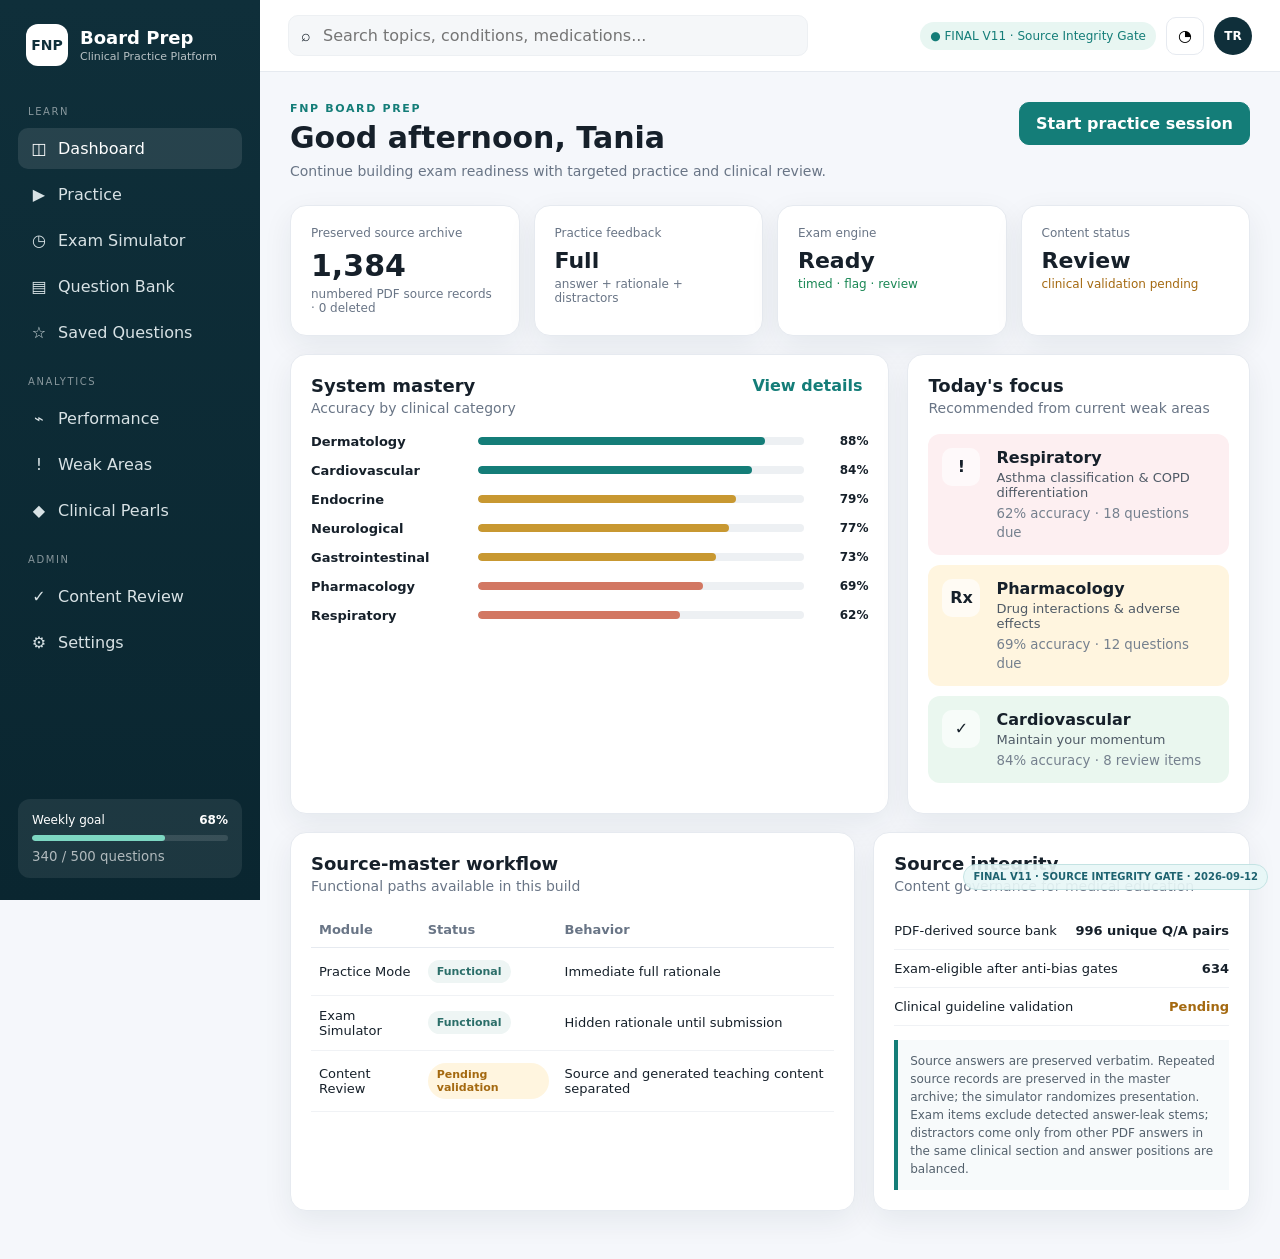
==== commit d02330c3: "Deploy FINAL V11 Source Integrity Gate" ====
--- a/index.html
+++ b/index.html
@@ -63,7 +63,7 @@
           <input id="globalSearch" type="search" placeholder="Search topics, conditions, medications..." />
         </div>
         <div class="top-actions">
-          <span class="sync-pill">● FINAL V10 · PDF Integrity + QA Master</span>
+          <span class="sync-pill">● FINAL V11 · Source Integrity Gate</span>
           <button class="icon-btn" title="Notifications">◔</button>
           <div class="avatar">TR</div>
         </div>
@@ -80,7 +80,7 @@
         </div>
 
         <div class="stat-grid">
-          <article class="stat-card"><div class="stat-label">Active question bank</div><div class="stat-value">996</div><div class="stat-note">unique PDF-derived Q/A pairs</div></article>
+          <article class="stat-card"><div class="stat-label">Preserved source archive</div><div class="stat-value">1,384</div><div class="stat-note">numbered PDF source records · 0 deleted</div></article>
           <article class="stat-card"><div class="stat-label">Practice feedback</div><div class="stat-value small">Full</div><div class="stat-note">answer + rationale + distractors</div></article>
           <article class="stat-card"><div class="stat-label">Exam engine</div><div class="stat-value small">Ready</div><div class="stat-note positive">timed · flag · review</div></article>
           <article class="stat-card"><div class="stat-label">Content status</div><div class="stat-value small">Review</div><div class="stat-note warn">clinical validation pending</div></article>
@@ -218,7 +218,7 @@
           <div class="review-summary"><div><strong>1,384</strong><span>numbered PDF source records</span></div><div><strong>1,324</strong><span>interactive Q/A entries</span></div><div><strong>0</strong><span>source records deleted</span></div><div><strong>0</strong><span>source answers silently changed</span></div></div>
           <table class="data-table"><thead><tr><th>Item</th><th>System</th><th>Source</th><th>Explanation</th><th>Clinical review</th></tr></thead><tbody id="reviewTable"></tbody></table>
         </article>
-        <div class="notice large"><strong>Source-master rule:</strong> all numbered PDF source records are preserved in the embedded master archive. Every interactive item keeps its paired PDF answer. No source record is deleted for duplication or formatting. Distractors are auxiliary simulator choices taken only from other PDF answers. FINAL V10 matches them by response family and topic similarity; they are never treated as source answers. External clinical validation, if added later, must remain separate from the source answer.</div>
+        <div class="notice large"><strong>Source-master rule:</strong> all 1,384 numbered PDF source records are preserved in the embedded master archive. The Question Bank shows the complete source catalog. Practice and Exam Simulator use only items that pass the structural Exam Gate; items that need formatting remain visible as source-preserved records and are never deleted. Every interactive item keeps its paired PDF answer. Distractors remain auxiliary simulator choices and are never treated as source answers. External clinical validation, if added later, must remain separate from the source answer.</div>
       </section>
 
       <section id="settings" class="view"><div class="page-heading"><div><div class="eyebrow">SETTINGS</div><h1>Learning preferences</h1><p>Configure how practice sessions and feedback behave.</p></div></div><article class="panel settings-panel"><div class="toggle-row"><div><strong>Show rationale immediately in Practice Mode</strong><small>Required for this prototype</small></div><label class="switch"><input type="checkbox" checked disabled><span></span></label></div><div class="toggle-row"><div><strong>Explain every distractor</strong><small>Show why each incorrect option is wrong</small></div><label class="switch"><input type="checkbox" checked><span></span></label></div><div class="toggle-row"><div><strong>Show Board Pearl</strong><small>Display one high-yield takeaway after each answer</small></div><label class="switch"><input type="checkbox" checked><span></span></label></div><div class="toggle-row"><div><strong>Track confidence</strong><small>Add confidence rating before answer submission</small></div><label class="switch"><input type="checkbox"><span></span></label></div></article></section>
@@ -226,10 +226,12 @@
   </div>
 
   <div id="toast" class="toast"></div>
-<div style="position:fixed;right:12px;bottom:10px;z-index:9998;font:600 10px/1.2 system-ui;color:#0b5664;background:#e8f7f7;border:1px solid #bfe1e1;border-radius:999px;padding:6px 9px;opacity:.92">FINAL V10 · PDF INTEGRITY + QA MASTER · 2026-09-12</div>
+<div style="position:fixed;right:12px;bottom:10px;z-index:9998;font:600 10px/1.2 system-ui;color:#0b5664;background:#e8f7f7;border:1px solid #bfe1e1;border-radius:999px;padding:6px 9px;opacity:.92">FINAL V11 · SOURCE INTEGRITY GATE · 2026-09-12</div>
   <script>
-const questions = [{"id":1,"system":"Pharmacology","difficulty":"Source","source":"PDF p.1 · item 1","stem":"First-pass metabolism","sourceAnswer":"The first-pass effect (also known as first-pass metabolism) is a phenomenon of drug metabolism at a specific location in the body, which leads to a reduction in the concentration of the active drug, specifically when administered orally, before it reaches the site of action or systemic circulation. It is the fraction of the drug lost during the process of absorption, which is generally related to the liver and the gut wall. The liver is the major site of the first-pass effect.","sourcePage":1,"sourceItem":1,"sourceRecordId":1,"rawSourceEntry":"First-pass metabolism: The first-pass effect (also known as first-pass metabolism) is a phenomenon of drug metabolism at a specific location in the body, which leads to a reduction in the concentration of the active drug, specifically when administered orally, before it reaches the site of action or systemic circulation. It is the fraction of the drug lost during the process of absorption, which is generally related to the liver and the gut wall. The liver is the major site of the first-pass effect.","kind":"fact","options":["The first-pass effect (also known as first-pass metabolism) is a phenomenon of drug metabolism at a specific location in the body, which leads to a reduction in the concentration of the active drug, specifically when administered orally, before it reaches the site of action or systemic circulation. It is the fraction of the drug lost during the process of absorption, which is generally related to the liver and the gut wall. The liver is the major site of the first-pass effect.","slows down drug metabolism and increases drug concentration. 1","slows down drug metabolism and increases drug concentration. are proteins located either in the inner membrane of mitochondria or in the endoplasmic reticulum of cells in the Liver that metabolize thousands of endogenous and exogenous chemicals, potentially toxic compounds, including drugs and products of endogenous metabolism.","Potassium IV."],"correct":0,"rationale":"Source answer: The first-pass effect (also known as first-pass metabolism) is a phenomenon of drug metabolism at a specific location in the body, which leads to a reduction in the concentration of the active drug, specifically when administered orally, before it reaches the site of action or systemic circulation. It is the fraction of the drug lost during the process of absorption, which is generally related to the liver and the gut wall. The liver is the major site of the first-pass effect.. This is the answer paired with this entry in the uploaded PDF; no external correction has been substituted.","optionWhy":["Correct — this is the answer paired with this source entry in the uploaded PDF.","Auxiliary distractor selected from another PDF-derived answer in the same response family; it is not the answer paired with this source entry.","Auxiliary distractor selected from another PDF-derived answer in the same response family; it is not the answer paired with this source entry.","Auxiliary distractor selected from another PDF-derived answer in the same response family; it is not the answer paired with this source entry."],"pearl":"Source record 1 · PDF page 1 · printed item 1.","sourceNote":"Original source entry: First-pass metabolism: The first-pass effect (also known as first-pass metabolism) is a phenomenon of drug metabolism at a specific location in the body, which leads to a reduction in the concentration of the active drug, specifically when administered orally, before it reaches the site of action or systemic circulation. It is the fraction of the drug lost during the process of absorption, which is generally related to the liver and the gut wall. The liver is the major site of the first-pass effect.","examEligible":true,"qualityFlag":"source-preserved-semantic-distractors","responseFamily":"fact","distractorSourceRecordIds":[4,2,23],"distractorAudit":{"family":"fact","avgStemSimilarity":0.002,"maxTopicOverlap":0}},{"id":2,"system":"Pharmacology","difficulty":"Source","source":"PDF p.1 · item 2","stem":"Cytochrome P450","sourceAnswer":"slows down drug metabolism and increases drug concentration. are proteins located either in the inner membrane of mitochondria or in the endoplasmic reticulum of cells in the Liver that metabolize thousands of endogenous and exogenous chemicals, potentially toxic compounds, including drugs and products of endogenous metabolism.","sourcePage":1,"sourceItem":2,"sourceRecordId":2,"rawSourceEntry":"Cytochrome P450: slows down drug metabolism and increases drug concentration. are proteins located either in the inner membrane of mitochondria or in the endoplasmic reticulum of cells in the Liver that metabolize thousands of endogenous and exogenous chemicals, potentially toxic compounds, including drugs and products of endogenous metabolism.","kind":"fact","options":["slows down drug metabolism and increases drug concentration. 1","slows down drug metabolism and increases drug concentration. are proteins located either in the inner membrane of mitochondria or in the endoplasmic reticulum of cells in the Liver that metabolize thousands of endogenous and exogenous chemicals, potentially toxic compounds, including drugs and products of endogenous metabolism.","The first-pass effect (also known as first-pass metabolism) is a phenomenon of drug metabolism at a specific location in the body, which leads to a reduction in the concentration of the active drug, specifically when administered orally, before it reaches the site of action or systemic circulation. It is the fraction of the drug lost during the process of absorption, which is generally related to the liver and the gut wall. The liver is the major site of the first-pass effect.","They increase drug metabolism, decreasing drug effectiveness."],"correct":1,"rationale":"Source answer: slows down drug metabolism and increases drug concentration. are proteins located either in the inner membrane of mitochondria or in the endoplasmic reticulum of cells in the Liver that metabolize thousands of endogenous and exogenous chemicals, potentially toxic compounds, including drugs and products of endogenous metabolism.. This is the answer paired with this entry in the uploaded PDF; no external correction has been substituted.","optionWhy":["Auxiliary distractor selected from another PDF-derived answer in the same response family; it is not the answer paired with this source entry.","Correct — this is the answer paired with this source entry in the uploaded PDF.","Auxiliary distractor selected from another PDF-derived answer in the same response family; it is not the answer paired with this source entry.","Auxiliary distractor selected from another PDF-derived answer in the same response family; it is not the answer paired with this source entry."],"pearl":"Source record 2 · PDF page 1 · printed item 2.","sourceNote":"Original source entry: Cytochrome P450: slows down drug metabolism and increases drug concentration. are proteins located either in the inner membrane of mitochondria or in the endoplasmic reticulum of cells in the Liver that metabolize thousands of endogenous and exogenous chemicals, potentially toxic compounds, including drugs and products of endogenous metabolism.","examEligible":true,"qualityFlag":"source-preserved-semantic-distractors","responseFamily":"fact","distractorSourceRecordIds":[4,1,5],"distractorAudit":{"family":"fact","avgStemSimilarity":0.187,"maxTopicOverlap":1}},{"id":3,"system":"Pharmacology","difficulty":"Source","source":"PDF p.1 · item 3","stem":"The Human Genome Project has identified 57 human genes coding for the various cytochrome P450 enzymes. The CYP450 enzyme system is the most active. It can either be induced (increase drug metabolism) or be inhibited (slow down drug metabolism). · Biotransformation: Drugs acting as Inducers increase drug clearance (Decrease drug concentration), and the med won’t have the desired effect. Drugs that act as inhibitors slow down drug clearance (increase drug concentration). When this happens, the patient is at high risk for a drug overdose and adverse effects. When a test question is asking about a drug interaction, think of these","sourceAnswer":"CY450 INDUCERS CY450 INHIBITORS · Carbamazepine. · S o d i o Valproate. · Phenobarbital. · Cimetidine (Tagamet). · Phenytoin. · Fluconazole, Ketoconazole, Itraconazole, Terbinafine. · Rifampicin. · Bactrim. · Sulfonylureas. · Chloramphenicol. · Alcohol. · Ciprofloxacin. · Griseofulvin. · Clarithromycin, Telithromycin, Erythromycin. · Sertraline > 200 mg. · Sulfonamides. · Me t r o n i d a z o l e . · Ritonavir, Saquinavir, Indinavir, Nelfinavir. · Amiodarone. · Citalopram (Celexa), Fluoxetine, Paroxetine. · Diphenhydramine. · Clozapine, Olanzapine, Quetiapine. · Alcohol. · Grapefruit Juice.","sourcePage":1,"sourceItem":3,"sourceRecordId":3,"rawSourceEntry":"The Human Genome Project has identified 57 human genes coding for the various cytochrome P450 enzymes. The CYP450 enzyme system is the most active. It can either be induced (increase drug metabolism) or be inhibited (slow down drug metabolism). · Biotransformation: Drugs acting as Inducers increase drug clearance (Decrease drug concentration), and the med won’t have the desired effect. Drugs that act as inhibitors slow down drug clearance (increase drug concentration). When this happens, the patient is at high risk for a drug overdose and adverse effects. When a test question is asking about a drug interaction, think of these: CY450 INDUCERS CY450 INHIBITORS · Carbamazepine. · S o d i o Valproate. · Phenobarbital. · Cimetidine (Tagamet). · Phenytoin. · Fluconazole, Ketoconazole, Itraconazole, Terbinafine. · Rifampicin. · Bactrim. · Sulfonylureas. · Chloramphenicol. · Alcohol. · Ciprofloxacin. · Griseofulvin. · Clarithromycin, Telithromycin, Erythromycin. · Sertraline > 200 mg. · Sulfonamides. · Me t r o n i d a z o l e . · Ritonavir, Saquinavir, Indinavir, Nelfinavir. · Amiodarone. · Citalopram (Celexa), Fluoxetine, Paroxetine. · Diphenhydramine. · Clozapine, Olanzapine, Quetiapine. · Alcohol. · Grapefruit Juice.","kind":"treatment","options":["Trimethoprim- sulfamethoxazole (Bactrim).","Risperdal. Risperidone.","CY450 INDUCERS CY450 INHIBITORS · Carbamazepine. · S o d i o Valproate. · Phenobarbital. · Cimetidine (Tagamet). · Phenytoin. · Fluconazole, Ketoconazole, Itraconazole, Terbinafine. · Rifampicin. · Bactrim. · Sulfonylureas. · Chloramphenicol. · Alcohol. · Ciprofloxacin. · Griseofulvin. · Clarithromycin, Telithromycin, Erythromycin. · Sertraline > 200 mg. · Sulfonamides. · Me t r o n i d a z o l e . · Ritonavir, Saquinavir, Indinavir, Nelfinavir. · Amiodarone. · Citalopram (Celexa), Fluoxetine, Paroxetine. · Diphenhydramine. · Clozapine, Olanzapine, Quetiapine. · Alcohol. · Grapefruit Juice.","Bacterial Endocarditis."],"correct":2,"rationale":"Source answer: CY450 INDUCERS CY450 INHIBITORS · Carbamazepine. · S o d i o Valproate. · Phenobarbital. · Cimetidine (Tagamet). · Phenytoin. · Fluconazole, Ketoconazole, Itraconazole, Terbinafine. · Rifampicin. · Bactrim. · Sulfonylureas. · Chloramphenicol. · Alcohol. · Ciprofloxacin. · Griseofulvin. · Clarithromycin, Telithromycin, Erythromycin. · Sertraline > 200 mg. · Sulfonamides. · Me t r o n i d a z o l e . · Ritonavir, Saquinavir, Indinavir, Nelfinavir. · Amiodarone. · Citalopram (Celexa), Fluoxetine, Paroxetine. · Diphenhydramine. · Clozapine, Olanzapine, Quetiapine. · Alcohol. · Grapefruit Juice.. This is the answer paired with this entry in the uploaded PDF; no external correction has been substituted.","optionWhy":["Auxiliary distractor selected from another PDF-derived answer in the same response family; it is not the answer paired with this source entry.","Auxiliary distractor selected from another PDF-derived answer in the same response family; it is not the answer paired with this source entry.","Correct — this is the answer paired with this source entry in the uploaded PDF.","Auxiliary distractor selected from another PDF-derived answer in the same response family; it is not the answer paired with this source entry."],"pearl":"Source record 3 · PDF page 1 · printed item 3.","sourceNote":"Original source entry: The Human Genome Project has identified 57 human genes coding for the various cytochrome P450 enzymes. The CYP450 enzyme system is the most active. It can either be induced (increase drug metabolism) or be inhibited (slow down drug metabolism). · Biotransformation: Drugs acting as Inducers increase drug clearance (Decrease drug concentration), and the med won’t have the desired effect. Drugs that act as inhibitors slow down drug clearance (increase drug concentration). When this happens, the patient is at high risk for a drug overdose and adverse effects. When a test question is asking about a drug interaction, think of these: CY450 INDUCERS CY450 INHIBITORS · Carbamazepine. · S o d i o Valproate. · Phenobarbital. · Cimetidine (Tagamet). · Phenytoin. · Fluconazole, Ketoconazole, Itraconazole, Terbinafine. · Rifampicin. · Bactrim. · Sulfonylureas. · Chloramphenicol. · Alcohol. · Ciprofloxacin. · Griseofulvin. · Clarithromycin, Telithromycin, Erythromycin. · Sertraline > 200 mg. · Sulfonamides. · Me t r o n i d a z o l e . · Ritonavir, Saquinavir, Indinavir, Nelfinavir. · Amiodarone. · Citalopram (Celexa), Fluoxetine, Paroxetine. · Diphenhydramine. · Clozapine, Olanzapine, Quetiapine. · Alcohol. · Grapefruit Juice.","examEligible":true,"qualityFlag":"source-preserved-semantic-distractors","responseFamily":"treatment","distractorSourceRecordIds":[15,975,392],"distractorAudit":{"family":"treatment","avgStemSimilarity":0.125,"maxTopicOverlap":2}},{"id":4,"system":"Pharmacology","difficulty":"Source","source":"PDF p.1 · item 4","stem":"Cytochrome inhibitory effect","sourceAnswer":"slows down drug metabolism and increases drug concentration. 1","sourcePage":1,"sourceItem":4,"sourceRecordId":4,"rawSourceEntry":"Cytochrome inhibitory effect: slows down drug metabolism and increases drug concentration. 1","kind":"fact","options":["slows down drug metabolism and increases drug concentration. are proteins located either in the inner membrane of mitochondria or in the endoplasmic reticulum of cells in the Liver that metabolize thousands of endogenous and exogenous chemicals, potentially toxic compounds, including drugs and products of endogenous metabolism.","They increase drug metabolism, decreasing drug effectiveness.","increase the risk of Hyperkalemia (high potassium levels) when used together.","slows down drug metabolism and increases drug concentration. 1"],"correct":3,"rationale":"Source answer: slows down drug metabolism and increases drug concentration. 1. This is the answer paired with this entry in the uploaded PDF; no external correction has been substituted.","optionWhy":["Auxiliary distractor selected from another PDF-derived answer in the same response family; it is not the answer paired with this source entry.","Auxiliary distractor selected from another PDF-derived answer in the same response family; it is not the answer paired with this source entry.","Auxiliary distractor selected from another PDF-derived answer in the same response family; it is not the answer paired with this source entry.","Correct — this is the answer paired with this source entry in the uploaded PDF."],"pearl":"Source record 4 · PDF page 1 · printed item 4.","sourceNote":"Original source entry: Cytochrome inhibitory effect: slows down drug metabolism and increases drug concentration. 1","examEligible":true,"qualityFlag":"source-preserved-semantic-distractors","responseFamily":"fact","distractorSourceRecordIds":[2,5,11],"distractorAudit":{"family":"fact","avgStemSimilarity":0.32,"maxTopicOverlap":1}},{"id":5,"system":"Pharmacology","difficulty":"Source","source":"PDF p.2 · item 5","stem":"What is the effect of hepatic enzyme inducers?","sourceAnswer":"They increase drug metabolism, decreasing drug effectiveness.","sourcePage":2,"sourceItem":5,"sourceRecordId":5,"rawSourceEntry":"What is the effect of hepatic enzyme inducers? They increase drug metabolism, decreasing drug effectiveness.","kind":"fact","options":["They increase drug metabolism, decreasing drug effectiveness.","slows down drug metabolism and increases drug concentration. 1","Flushing.","0,2,6 months."],"correct":0,"rationale":"Source answer: They increase drug metabolism, decreasing drug effectiveness.. This is the answer paired with this entry in the uploaded PDF; no external correction has been substituted.","optionWhy":["Correct — this is the answer paired with this source entry in the uploaded PDF.","Auxiliary distractor selected from another PDF-derived answer in the same response family; it is not the answer paired with this source entry.","Auxiliary distractor selected from another PDF-derived answer in the same response family; it is not the answer paired with this source entry.","Auxiliary distractor selected from another PDF-derived answer in the same response family; it is not the answer paired with this source entry."],"pearl":"Source record 5 · PDF page 2 · printed item 5.","sourceNote":"Original source entry: What is the effect of hepatic enzyme inducers? They increase drug metabolism, decreasing drug effectiveness.","examEligible":true,"qualityFlag":"source-preserved-semantic-distractors","responseFamily":"fact","distractorSourceRecordIds":[4,680,27],"distractorAudit":{"family":"fact","avgStemSimilarity":0.187,"maxTopicOverlap":1}},{"id":6,"system":"Pharmacology","difficulty":"Source","source":"PDF p.2 · item 7","stem":"Pregnant with allergy to penicillin","sourceAnswer":"Azithromycin.","sourcePage":2,"sourceItem":7,"sourceRecordId":7,"rawSourceEntry":"Pregnant with allergy to penicillin: Azithromycin.","kind":"fact","options":["Quadrivalent Influenza Inactivated Vaccine.","Azithromycin.","Ciprofloxacin.","After birth."],"correct":1,"rationale":"Source answer: Azithromycin.. This is the answer paired with this entry in the uploaded PDF; no external correction has been substituted.","optionWhy":["Auxiliary distractor selected from another PDF-derived answer in the same response family; it is not the answer paired with this source entry.","Correct — this is the answer paired with this source entry in the uploaded PDF.","Auxiliary distractor selected from another PDF-derived answer in the same response family; it is not the answer paired with this source entry.","Auxiliary distractor selected from another PDF-derived answer in the same response family; it is not the answer paired with this source entry."],"pearl":"Source record 7 · PDF page 2 · printed item 7.","sourceNote":"Original source entry: Pregnant with allergy to penicillin: Azithromycin.","examEligible":true,"qualityFlag":"source-preserved-semantic-distractors","responseFamily":"fact","distractorSourceRecordIds":[47,1090,45],"distractorAudit":{"family":"fact","avgStemSimilarity":0.267,"maxTopicOverlap":1}},{"id":7,"system":"Pharmacology","difficulty":"Source","source":"PDF p.2 · item 8","stem":"Allergic to Macrolide? What not to give","sourceAnswer":"Azithromycin, Erythromycin, Clarithromycin.","sourcePage":2,"sourceItem":8,"sourceRecordId":8,"rawSourceEntry":"Allergic to Macrolide? What not to give: Azithromycin, Erythromycin, Clarithromycin.","kind":"treatment","options":["Memory, Cognitive impairment, Dementia INMUNIZATIONS-DISEASE PREVENTION-MORTALITY","Tramadol","Azithromycin, Erythromycin, Clarithromycin.","Starting at 9 years old, no more than 26 years old."],"correct":2,"rationale":"Source answer: Azithromycin, Erythromycin, Clarithromycin.. This is the answer paired with this entry in the uploaded PDF; no external correction has been substituted.","optionWhy":["Auxiliary distractor selected from another PDF-derived answer in the same response family; it is not the answer paired with this source entry.","Auxiliary distractor selected from another PDF-derived answer in the same response family; it is not the answer paired with this source entry.","Correct — this is the answer paired with this source entry in the uploaded PDF.","Auxiliary distractor selected from another PDF-derived answer in the same response family; it is not the answer paired with this source entry."],"pearl":"Source record 8 · PDF page 2 · printed item 8.","sourceNote":"Original source entry: Allergic to Macrolide? What not to give: Azithromycin, Erythromycin, Clarithromycin.","examEligible":true,"qualityFlag":"source-preserved-semantic-distractors","responseFamily":"treatment","distractorSourceRecordIds":[26,9,37],"distractorAudit":{"family":"treatment","avgStemSimilarity":0.093,"maxTopicOverlap":1}},{"id":8,"system":"Pharmacology","difficulty":"Source","source":"PDF p.2 · item 9","stem":"A patient with pain, a medical history of a gastric ulcer with bleeding, and allergies to sulfa medication is prescribed?","sourceAnswer":"Tramadol","sourcePage":2,"sourceItem":9,"sourceRecordId":9,"rawSourceEntry":"A patient with pain, a medical history of a gastric ulcer with bleeding, and allergies to sulfa medication is prescribed? Tramadol","kind":"treatment","options":["Trimethoprim- sulfamethoxazole (Bactrim).","Acne Rosacea. 14","prescribe Amoxicillin-clavulanate twice daily for 10 days. Same treatment as Otitis media.","Tramadol"],"correct":3,"rationale":"Source answer: Tramadol. This is the answer paired with this entry in the uploaded PDF; no external correction has been substituted.","optionWhy":["Auxiliary distractor selected from another PDF-derived answer in the same response family; it is not the answer paired with this source entry.","Auxiliary distractor selected from another PDF-derived answer in the same response family; it is not the answer paired with this source entry.","Auxiliary distractor selected from another PDF-derived answer in the same response family; it is not the answer paired with this source entry.","Correct — this is the answer paired with this source entry in the uploaded PDF."],"pearl":"Source record 9 · PDF page 2 · printed item 9.","sourceNote":"Original source entry: A patient with pain, a medical history of a gastric ulcer with bleeding, and allergies to sulfa medication is prescribed? Tramadol","examEligible":true,"qualityFlag":"source-preserved-semantic-distractors","responseFamily":"treatment","distractorSourceRecordIds":[15,216,70],"distractorAudit":{"family":"treatment","avgStemSimilarity":0.226,"maxTopicOverlap":2}},{"id":9,"system":"Pharmacology","difficulty":"Source","source":"PDF p.2 · item 10","stem":"An old woman complaining of fatigue, who is on multiple medications that contain Sulfonylureas and ACE inhibitors, could have (hypotension, hypoglycemia, and polypharmacy), but not","sourceAnswer":"Hypocalcemia.","sourcePage":2,"sourceItem":10,"sourceRecordId":10,"rawSourceEntry":"An old woman complaining of fatigue, who is on multiple medications that contain Sulfonylureas and ACE inhibitors, could have (hypotension, hypoglycemia, and polypharmacy), but not: Hypocalcemia.","kind":"fact","options":["Hypocalcemia.","increase the risk of Hyperkalemia (high potassium levels) when used together.","Angioedema.","explain that it took weeks to get better."],"correct":0,"rationale":"Source answer: Hypocalcemia.. This is the answer paired with this entry in the uploaded PDF; no external correction has been substituted.","optionWhy":["Correct — this is the answer paired with this source entry in the uploaded PDF.","Auxiliary distractor selected from another PDF-derived answer in the same response family; it is not the answer paired with this source entry.","Auxiliary distractor selected from another PDF-derived answer in the same response family; it is not the answer paired with this source entry.","Auxiliary distractor selected from another PDF-derived answer in the same response family; it is not the answer paired with this source entry."],"pearl":"Source record 10 · PDF page 2 · printed item 10.","sourceNote":"Original source entry: An old woman complaining of fatigue, who is on multiple medications that contain Sulfonylureas and ACE inhibitors, could have (hypotension, hypoglycemia, and polypharmacy), but not: Hypocalcemia.","examEligible":true,"qualityFlag":"source-preserved-semantic-distractors","responseFamily":"fact","distractorSourceRecordIds":[11,323,850],"distractorAudit":{"family":"fact","avgStemSimilarity":0.216,"maxTopicOverlap":2}},{"id":10,"system":"Pharmacology","difficulty":"Source","source":"PDF p.2 · item 11","stem":"ACE inhibitors and potassium-sparing diuretics can","sourceAnswer":"increase the risk of Hyperkalemia (high potassium levels) when used together.","sourcePage":2,"sourceItem":11,"sourceRecordId":11,"rawSourceEntry":"ACE inhibitors and potassium-sparing diuretics can: increase the risk of Hyperkalemia (high potassium levels) when used together.","kind":"fact","options":["Hypocalcemia.","increase the risk of Hyperkalemia (high potassium levels) when used together.","Angioedema.","Potassium IV."],"correct":1,"rationale":"Source answer: increase the risk of Hyperkalemia (high potassium levels) when used together.. This is the answer paired with this entry in the uploaded PDF; no external correction has been substituted.","optionWhy":["Auxiliary distractor selected from another PDF-derived answer in the same response family; it is not the answer paired with this source entry.","Correct — this is the answer paired with this source entry in the uploaded PDF.","Auxiliary distractor selected from another PDF-derived answer in the same response family; it is not the answer paired with this source entry.","Auxiliary distractor selected from another PDF-derived answer in the same response family; it is not the answer paired with this source entry."],"pearl":"Source record 11 · PDF page 2 · printed item 11.","sourceNote":"Original source entry: ACE inhibitors and potassium-sparing diuretics can: increase the risk of Hyperkalemia (high potassium levels) when used together.","examEligible":true,"qualityFlag":"source-preserved-semantic-distractors","responseFamily":"fact","distractorSourceRecordIds":[10,323,23],"distractorAudit":{"family":"fact","avgStemSimilarity":0.314,"maxTopicOverlap":2}},{"id":11,"system":"Pharmacology","difficulty":"Source","source":"PDF p.2 · item 12","stem":"Elderly","sourceAnswer":"Space out the time ranges, or dose is adjusted to a longer time interval.","sourcePage":2,"sourceItem":12,"sourceRecordId":12,"rawSourceEntry":"Elderly: Space out the time ranges, or dose is adjusted to a longer time interval.","kind":"fact","options":["Decreased cellular immunity.","Endoscopy.","Space out the time ranges, or dose is adjusted to a longer time interval.","Creatinine is normal and GFR is low"],"correct":2,"rationale":"Source answer: Space out the time ranges, or dose is adjusted to a longer time interval.. This is the answer paired with this entry in the uploaded PDF; no external correction has been substituted.","optionWhy":["Auxiliary distractor selected from another PDF-derived answer in the same response family; it is not the answer paired with this source entry.","Auxiliary distractor selected from another PDF-derived answer in the same response family; it is not the answer paired with this source entry.","Correct — this is the answer paired with this source entry in the uploaded PDF.","Auxiliary distractor selected from another PDF-derived answer in the same response family; it is not the answer paired with this source entry."],"pearl":"Source record 12 · PDF page 2 · printed item 12.","sourceNote":"Original source entry: Elderly: Space out the time ranges, or dose is adjusted to a longer time interval.","examEligible":true,"qualityFlag":"source-preserved-semantic-distractors","responseFamily":"fact","distractorSourceRecordIds":[49,1193,1265],"distractorAudit":{"family":"fact","avgStemSimilarity":0.572,"maxTopicOverlap":0}},{"id":12,"system":"Pharmacology","difficulty":"Source","source":"PDF p.2 · item 13","stem":"Someone with DVT in a leg, the INR of 1.5.","sourceAnswer":"Increase Warfarin dosage.","sourcePage":2,"sourceItem":13,"sourceRecordId":13,"rawSourceEntry":"Someone with DVT in a leg, the INR of 1.5.: Increase Warfarin dosage.","kind":"treatment","options":["Who has just had a stroke.","Magnesium.","Trimethoprim- sulfamethoxazole (Bactrim).","Increase Warfarin dosage."],"correct":3,"rationale":"Source answer: Increase Warfarin dosage.. This is the answer paired with this entry in the uploaded PDF; no external correction has been substituted.","optionWhy":["Auxiliary distractor selected from another PDF-derived answer in the same response family; it is not the answer paired with this source entry.","Auxiliary distractor selected from another PDF-derived answer in the same response family; it is not the answer paired with this source entry.","Auxiliary distractor selected from another PDF-derived answer in the same response family; it is not the answer paired with this source entry.","Correct — this is the answer paired with this source entry in the uploaded PDF."],"pearl":"Source record 13 · PDF page 2 · printed item 13.","sourceNote":"Original source entry: Someone with DVT in a leg, the INR of 1.5.: Increase Warfarin dosage.","examEligible":true,"qualityFlag":"source-preserved-semantic-distractors","responseFamily":"treatment","distractorSourceRecordIds":[1056,25,15],"distractorAudit":{"family":"treatment","avgStemSimilarity":0.147,"maxTopicOverlap":1}},{"id":13,"system":"Pharmacology","difficulty":"Source","source":"PDF p.2 · item 14","stem":"A patient on Warfarin needs to start antibiotics. What must be monitored?","sourceAnswer":"Drug side effects","sourcePage":2,"sourceItem":14,"sourceRecordId":14,"rawSourceEntry":"A patient on Warfarin needs to start antibiotics. What must be monitored? Drug side effects","kind":"treatment","options":["Drug side effects","If there is mucopurulent discharge.","Hytrin/Flomax (alpha blockers).","Azithromycin (Z-Pak) daily × 5 days"],"correct":0,"rationale":"Source answer: Drug side effects. This is the answer paired with this entry in the uploaded PDF; no external correction has been substituted.","optionWhy":["Correct — this is the answer paired with this source entry in the uploaded PDF.","Auxiliary distractor selected from another PDF-derived answer in the same response family; it is not the answer paired with this source entry.","Auxiliary distractor selected from another PDF-derived answer in the same response family; it is not the answer paired with this source entry.","Auxiliary distractor selected from another PDF-derived answer in the same response family; it is not the answer paired with this source entry."],"pearl":"Source record 14 · PDF page 2 · printed item 14.","sourceNote":"Original source entry: A patient on Warfarin needs to start antibiotics. What must be monitored? Drug side effects","examEligible":true,"qualityFlag":"source-preserved-semantic-distractors","responseFamily":"treatment","distractorSourceRecordIds":[64,1024,1246],"distractorAudit":{"family":"treatment","avgStemSimilarity":0.219,"maxTopicOverlap":1}},{"id":14,"system":"Pharmacology","difficulty":"Source","source":"PDF p.2 · item 15","stem":"Medication could increase the risk of bleeding in patient with coumadin","sourceAnswer":"Trimethoprim- sulfamethoxazole (Bactrim).","sourcePage":2,"sourceItem":15,"sourceRecordId":15,"rawSourceEntry":"Medication could increase the risk of bleeding in patient with coumadin: Trimethoprim- sulfamethoxazole (Bactrim).","kind":"treatment","options":["Tramadol","Trimethoprim- sulfamethoxazole (Bactrim).","drug side effects","CY450 INDUCERS CY450 INHIBITORS · Carbamazepine. · S o d i o Valproate. · Phenobarbital. · Cimetidine (Tagamet). · Phenytoin. · Fluconazole, Ketoconazole, Itraconazole, Terbinafine. · Rifampicin. · Bactrim. · Sulfonylureas. · Chloramphenicol. · Alcohol. · Ciprofloxacin. · Griseofulvin. · Clarithromycin, Telithromycin, Erythromycin. · Sertraline > 200 mg. · Sulfonamides. · Me t r o n i d a z o l e . · Ritonavir, Saquinavir, Indinavir, Nelfinavir. · Amiodarone. · Citalopram (Celexa), Fluoxetine, Paroxetine. · Diphenhydramine. · Clozapine, Olanzapine, Quetiapine. · Alcohol. · Grapefruit Juice."],"correct":1,"rationale":"Source answer: Trimethoprim- sulfamethoxazole (Bactrim).. This is the answer paired with this entry in the uploaded PDF; no external correction has been substituted.","optionWhy":["Auxiliary distractor selected from another PDF-derived answer in the same response family; it is not the answer paired with this source entry.","Correct — this is the answer paired with this source entry in the uploaded PDF.","Auxiliary distractor selected from another PDF-derived answer in the same response family; it is not the answer paired with this source entry.","Auxiliary distractor selected from another PDF-derived answer in the same response family; it is not the answer paired with this source entry."],"pearl":"Source record 15 · PDF page 2 · printed item 15.","sourceNote":"Original source entry: Medication could increase the risk of bleeding in patient with coumadin: Trimethoprim- sulfamethoxazole (Bactrim).","examEligible":true,"qualityFlag":"source-preserved-semantic-distractors","responseFamily":"treatment","distractorSourceRecordIds":[9,1366,3],"distractorAudit":{"family":"treatment","avgStemSimilarity":0.309,"maxTopicOverlap":2}},{"id":15,"system":"Pharmacology","difficulty":"Source","source":"PDF p.2 · item 16","stem":"Geriatric patient with HTN, DM, on several medications including Warfarin for Atrial fib. Patient diagnosed with UTI and given Bactrim. On follow up after 3 days, INR 4.7. Next step","sourceAnswer":"Continue Bactrim and adjust Warfarin dose (Bactrim increases effect of Warfarin).","sourcePage":2,"sourceItem":16,"sourceRecordId":16,"rawSourceEntry":"Geriatric patient with HTN, DM, on several medications including Warfarin for Atrial fib. Patient diagnosed with UTI and given Bactrim. On follow up after 3 days, INR 4.7. Next step: Continue Bactrim and adjust Warfarin dose (Bactrim increases effect of Warfarin).","kind":"diagnosis","options":["· Rocky Mountain · Lyme Disease · Malaria (prophylaxis)","Thyroid-stimulating hormone (TSH) level and ultrasound.","Continue Bactrim and adjust Warfarin dose (Bactrim increases effect of Warfarin).","Acute maxillary sinusitis."],"correct":2,"rationale":"Source answer: Continue Bactrim and adjust Warfarin dose (Bactrim increases effect of Warfarin).. This is the answer paired with this entry in the uploaded PDF; no external correction has been substituted.","optionWhy":["Auxiliary distractor selected from another PDF-derived answer in the same response family; it is not the answer paired with this source entry.","Auxiliary distractor selected from another PDF-derived answer in the same response family; it is not the answer paired with this source entry.","Correct — this is the answer paired with this source entry in the uploaded PDF.","Auxiliary distractor selected from another PDF-derived answer in the same response family; it is not the answer paired with this source entry."],"pearl":"Source record 16 · PDF page 2 · printed item 16.","sourceNote":"Original source entry: Geriatric patient with HTN, DM, on several medications including Warfarin for Atrial fib. Patient diagnosed with UTI and given Bactrim. On follow up after 3 days, INR 4.7. Next step: Continue Bactrim and adjust Warfarin dose (Bactrim increases effect of Warfarin).","examEligible":true,"qualityFlag":"source-preserved-semantic-distractors","responseFamily":"diagnosis","distractorSourceRecordIds":[273,542,69],"distractorAudit":{"family":"diagnosis","avgStemSimilarity":0.139,"maxTopicOverlap":2}},{"id":16,"system":"Pharmacology","difficulty":"Source","source":"PDF p.2 · item 17","stem":"A contraindication for a patient to not take estrogen contraceptives","sourceAnswer":"Cerebrovascular accident stroke, thrombus, emboli.","sourcePage":2,"sourceItem":17,"sourceRecordId":17,"rawSourceEntry":"A contraindication for a patient to not take estrogen contraceptives: Cerebrovascular accident stroke, thrombus, emboli.","kind":"fact","options":["Take the pill now.","tell him that it cannot be stopped before 6 months, and needs a gradual taper dose.","Psychomotor agitation.","Cerebrovascular accident stroke, thrombus, emboli."],"correct":3,"rationale":"Source answer: Cerebrovascular accident stroke, thrombus, emboli.. This is the answer paired with this entry in the uploaded PDF; no external correction has been substituted.","optionWhy":["Auxiliary distractor selected from another PDF-derived answer in the same response family; it is not the answer paired with this source entry.","Auxiliary distractor selected from another PDF-derived answer in the same response family; it is not the answer paired with this source entry.","Auxiliary distractor selected from another PDF-derived answer in the same response family; it is not the answer paired with this source entry.","Correct — this is the answer paired with this source entry in the uploaded PDF."],"pearl":"Source record 17 · PDF page 2 · printed item 17.","sourceNote":"Original source entry: A contraindication for a patient to not take estrogen contraceptives: Cerebrovascular accident stroke, thrombus, emboli.","examEligible":true,"qualityFlag":"source-preserved-semantic-distractors","responseFamily":"fact","distractorSourceRecordIds":[1065,966,1190],"distractorAudit":{"family":"fact","avgStemSimilarity":0.19,"maxTopicOverlap":2}},{"id":17,"system":"Pharmacology","difficulty":"Source","source":"PDF p.2 · item 19","stem":"Digoxin","sourceAnswer":"visual impairment","sourcePage":2,"sourceItem":19,"sourceRecordId":19,"rawSourceEntry":"Digoxin: visual impairment","kind":"fact","options":["visual impairment","Substantial decrease of eGFR.","Azithromycin.","increase the risk of Hyperkalemia (high potassium levels) when used together."],"correct":0,"rationale":"Source answer: visual impairment. This is the answer paired with this entry in the uploaded PDF; no external correction has been substituted.","optionWhy":["Correct — this is the answer paired with this source entry in the uploaded PDF.","Auxiliary distractor selected from another PDF-derived answer in the same response family; it is not the answer paired with this source entry.","Auxiliary distractor selected from another PDF-derived answer in the same response family; it is not the answer paired with this source entry.","Auxiliary distractor selected from another PDF-derived answer in the same response family; it is not the answer paired with this source entry."],"pearl":"Source record 19 · PDF page 2 · printed item 19.","sourceNote":"Original source entry: Digoxin: visual impairment","examEligible":true,"qualityFlag":"source-preserved-semantic-distractors","responseFamily":"fact","distractorSourceRecordIds":[1181,7,11],"distractorAudit":{"family":"fact","avgStemSimilarity":0.14,"maxTopicOverlap":1}},{"id":18,"system":"Pharmacology","difficulty":"Source","source":"PDF p.2 · item 20","stem":"Erectile dysfunction","sourceAnswer":"Beta Blockers","sourcePage":2,"sourceItem":20,"sourceRecordId":20,"rawSourceEntry":"Erectile dysfunction: Beta Blockers","kind":"fact","options":["Youngest age for the Influenza vaccine is 6 months.","Beta Blockers","Cerebrovascular accident stroke, thrombus, emboli.","Hypocalcemia."],"correct":1,"rationale":"Source answer: Beta Blockers. This is the answer paired with this entry in the uploaded PDF; no external correction has been substituted.","optionWhy":["Auxiliary distractor selected from another PDF-derived answer in the same response family; it is not the answer paired with this source entry.","Correct — this is the answer paired with this source entry in the uploaded PDF.","Auxiliary distractor selected from another PDF-derived answer in the same response family; it is not the answer paired with this source entry.","Auxiliary distractor selected from another PDF-derived answer in the same response family; it is not the answer paired with this source entry."],"pearl":"Source record 20 · PDF page 2 · printed item 20.","sourceNote":"Original source entry: Erectile dysfunction: Beta Blockers","examEligible":true,"qualityFlag":"source-preserved-semantic-distractors","responseFamily":"fact","distractorSourceRecordIds":[28,17,10],"distractorAudit":{"family":"fact","avgStemSimilarity":0.018,"maxTopicOverlap":0}},{"id":19,"system":"Pharmacology","difficulty":"Source","source":"PDF p.2 · item 21","stem":"Steroids affect MSK (including long-term inhaled steroids)","sourceAnswer":"Osteoporosis and osteopenia.","sourcePage":2,"sourceItem":21,"sourceRecordId":21,"rawSourceEntry":"Steroids affect MSK (including long-term inhaled steroids): Osteoporosis and osteopenia.","kind":"fact","options":["Anti-inflammatory lung.","They increase drug metabolism, decreasing drug effectiveness.","Osteoporosis and osteopenia.","increase the risk of Hyperkalemia (high potassium levels) when used together."],"correct":2,"rationale":"Source answer: Osteoporosis and osteopenia.. This is the answer paired with this entry in the uploaded PDF; no external correction has been substituted.","optionWhy":["Auxiliary distractor selected from another PDF-derived answer in the same response family; it is not the answer paired with this source entry.","Auxiliary distractor selected from another PDF-derived answer in the same response family; it is not the answer paired with this source entry.","Correct — this is the answer paired with this source entry in the uploaded PDF.","Auxiliary distractor selected from another PDF-derived answer in the same response family; it is not the answer paired with this source entry."],"pearl":"Source record 21 · PDF page 2 · printed item 21.","sourceNote":"Original source entry: Steroids affect MSK (including long-term inhaled steroids): Osteoporosis and osteopenia.","examEligible":true,"qualityFlag":"source-preserved-semantic-distractors","responseFamily":"fact","distractorSourceRecordIds":[457,5,11],"distractorAudit":{"family":"fact","avgStemSimilarity":0.176,"maxTopicOverlap":1}},{"id":20,"system":"Pharmacology","difficulty":"Source","source":"PDF p.2 · item 23","stem":"Patient with Potassium in 2 and alterations EKG U waves","sourceAnswer":"Potassium IV.","sourcePage":2,"sourceItem":23,"sourceRecordId":23,"rawSourceEntry":"Patient with Potassium in 2 and alterations EKG U waves: Potassium IV.","kind":"fact","options":["increase the risk of Hyperkalemia (high potassium levels) when used together.","Candidiasis.","relief with nitrates and rest, occurs","Potassium IV."],"correct":3,"rationale":"Source answer: Potassium IV.. This is the answer paired with this entry in the uploaded PDF; no external correction has been substituted.","optionWhy":["Auxiliary distractor selected from another PDF-derived answer in the same response family; it is not the answer paired with this source entry.","Auxiliary distractor selected from another PDF-derived answer in the same response family; it is not the answer paired with this source entry.","Auxiliary distractor selected from another PDF-derived answer in the same response family; it is not the answer paired with this source entry.","Correct — this is the answer paired with this source entry in the uploaded PDF."],"pearl":"Source record 23 · PDF page 2 · printed item 23.","sourceNote":"Original source entry: Patient with Potassium in 2 and alterations EKG U waves: Potassium IV.","examEligible":true,"qualityFlag":"source-preserved-semantic-distractors","responseFamily":"fact","distractorSourceRecordIds":[11,1110,413],"distractorAudit":{"family":"fact","avgStemSimilarity":0.223,"maxTopicOverlap":1}},{"id":21,"system":"Pharmacology","difficulty":"Source","source":"PDF p.2 · item 24","stem":"HBP with saw Palmetto","sourceAnswer":"You shouldn’t take saw palmetto if you take medications for BPH, like finasteride. Finasteride, dutasteride and saw palmetto are 5 alpha-reductase inhibitors that can trigger an enduring sexual dysfunction with a very similar profile to post-SSRI sexual dysfunction.","sourcePage":2,"sourceItem":24,"sourceRecordId":24,"rawSourceEntry":"HBP with saw Palmetto: You shouldn’t take saw palmetto if you take medications for BPH, like finasteride. Finasteride, dutasteride and saw palmetto are 5 alpha-reductase inhibitors that can trigger an enduring sexual dysfunction with a very similar profile to post-SSRI sexual dysfunction.","kind":"treatment","options":["You shouldn’t take saw palmetto if you take medications for BPH, like finasteride. Finasteride, dutasteride and saw palmetto are 5 alpha-reductase inhibitors that can trigger an enduring sexual dysfunction with a very similar profile to post-SSRI sexual dysfunction.","Memory, Cognitive impairment, Dementia INMUNIZATIONS-DISEASE PREVENTION-MORTALITY","Tramadol","Increase Warfarin dosage."],"correct":0,"rationale":"Source answer: You shouldn’t take saw palmetto if you take medications for BPH, like finasteride. Finasteride, dutasteride and saw palmetto are 5 alpha-reductase inhibitors that can trigger an enduring sexual dysfunction with a very similar profile to post-SSRI sexual dysfunction.. This is the answer paired with this entry in the uploaded PDF; no external correction has been substituted.","optionWhy":["Correct — this is the answer paired with this source entry in the uploaded PDF.","Auxiliary distractor selected from another PDF-derived answer in the same response family; it is not the answer paired with this source entry.","Auxiliary distractor selected from another PDF-derived answer in the same response family; it is not the answer paired with this source entry.","Auxiliary distractor selected from another PDF-derived answer in the same response family; it is not the answer paired with this source entry."],"pearl":"Source record 24 · PDF page 2 · printed item 24.","sourceNote":"Original source entry: HBP with saw Palmetto: You shouldn’t take saw palmetto if you take medications for BPH, like finasteride. Finasteride, dutasteride and saw palmetto are 5 alpha-reductase inhibitors that can trigger an enduring sexual dysfunction with a very similar profile to post-SSRI sexual dysfunction.","examEligible":true,"qualityFlag":"source-preserved-semantic-distractors","responseFamily":"treatment","distractorSourceRecordIds":[26,9,13],"distractorAudit":{"family":"treatment","avgStemSimilarity":0.101,"maxTopicOverlap":2}},{"id":22,"system":"Pharmacology","difficulty":"Source","source":"PDF p.2 · item 25","stem":"Leg cramps treatment in adult patient","sourceAnswer":"Magnesium.","sourcePage":2,"sourceItem":25,"sourceRecordId":25,"rawSourceEntry":"Leg cramps treatment in adult patient: Magnesium.","kind":"treatment","options":["Increase Warfarin dosage.","Magnesium.","Memory, Cognitive impairment, Dementia INMUNIZATIONS-DISEASE PREVENTION-MORTALITY","Trimethoprim- sulfamethoxazole (Bactrim)."],"correct":1,"rationale":"Source answer: Magnesium.. This is the answer paired with this entry in the uploaded PDF; no external correction has been substituted.","optionWhy":["Auxiliary distractor selected from another PDF-derived answer in the same response family; it is not the answer paired with this source entry.","Correct — this is the answer paired with this source entry in the uploaded PDF.","Auxiliary distractor selected from another PDF-derived answer in the same response family; it is not the answer paired with this source entry.","Auxiliary distractor selected from another PDF-derived answer in the same response family; it is not the answer paired with this source entry."],"pearl":"Source record 25 · PDF page 2 · printed item 25.","sourceNote":"Original source entry: Leg cramps treatment in adult patient: Magnesium.","examEligible":true,"qualityFlag":"source-preserved-semantic-distractors","responseFamily":"treatment","distractorSourceRecordIds":[13,26,15],"distractorAudit":{"family":"treatment","avgStemSimilarity":0.083,"maxTopicOverlap":1}},{"id":23,"system":"Pharmacology","difficulty":"Source","source":"PDF p.2 · item 26","stem":"Patient with Cerebral Infarct not Hemorrhagic. Treatment: tPa (plasminogen activator). Saw Palmetto: BPH Kava Kava: Anxiety and Insomnia St. John’s Wort: Depression Ginkgo Biloba","sourceAnswer":"Memory, Cognitive impairment, Dementia INMUNIZATIONS-DISEASE PREVENTION-MORTALITY","sourcePage":2,"sourceItem":26,"sourceRecordId":26,"rawSourceEntry":"Patient with Cerebral Infarct not Hemorrhagic. Treatment: tPa (plasminogen activator). Saw Palmetto: BPH Kava Kava: Anxiety and Insomnia St. John’s Wort: Depression Ginkgo Biloba: Memory, Cognitive impairment, Dementia INMUNIZATIONS-DISEASE PREVENTION-MORTALITY","kind":"treatment","options":["You shouldn’t take saw palmetto if you take medications for BPH, like finasteride. Finasteride, dutasteride and saw palmetto are 5 alpha-reductase inhibitors that can trigger an enduring sexual dysfunction with a very similar profile to post-SSRI sexual dysfunction.","Buspirone.","Memory, Cognitive impairment, Dementia INMUNIZATIONS-DISEASE PREVENTION-MORTALITY","Azithromycin, Erythromycin, Clarithromycin."],"correct":2,"rationale":"Source answer: Memory, Cognitive impairment, Dementia INMUNIZATIONS-DISEASE PREVENTION-MORTALITY. This is the answer paired with this entry in the uploaded PDF; no external correction has been substituted.","optionWhy":["Auxiliary distractor selected from another PDF-derived answer in the same response family; it is not the answer paired with this source entry.","Auxiliary distractor selected from another PDF-derived answer in the same response family; it is not the answer paired with this source entry.","Correct — this is the answer paired with this source entry in the uploaded PDF.","Auxiliary distractor selected from another PDF-derived answer in the same response family; it is not the answer paired with this source entry."],"pearl":"Source record 26 · PDF page 2 · printed item 26.","sourceNote":"Original source entry: Patient with Cerebral Infarct not Hemorrhagic. Treatment: tPa (plasminogen activator). Saw Palmetto: BPH Kava Kava: Anxiety and Insomnia St. John’s Wort: Depression Ginkgo Biloba: Memory, Cognitive impairment, Dementia INMUNIZATIONS-DISEASE PREVENTION-MORTALITY","examEligible":true,"qualityFlag":"source-preserved-semantic-distractors","responseFamily":"treatment","distractorSourceRecordIds":[24,948,8],"distractorAudit":{"family":"treatment","avgStemSimilarity":0.142,"maxTopicOverlap":2}},{"id":24,"system":"Pharmacology","difficulty":"Source","source":"PDF p.2 · item 27","stem":"Hepatitis B vaccine for neonates","sourceAnswer":"0,2,6 months.","sourcePage":2,"sourceItem":27,"sourceRecordId":27,"rawSourceEntry":"Hepatitis B vaccine for neonates: 0,2,6 months.","kind":"fact","options":["Immune","HbsAg (+), IgM(+).","Quadrivalent Influenza Inactivated Vaccine.","0,2,6 months."],"correct":3,"rationale":"Source answer: 0,2,6 months.. This is the answer paired with this entry in the uploaded PDF; no external correction has been substituted.","optionWhy":["Auxiliary distractor selected from another PDF-derived answer in the same response family; it is not the answer paired with this source entry.","Auxiliary distractor selected from another PDF-derived answer in the same response family; it is not the answer paired with this source entry.","Auxiliary distractor selected from another PDF-derived answer in the same response family; it is not the answer paired with this source entry.","Correct — this is the answer paired with this source entry in the uploaded PDF."],"pearl":"Source record 27 · PDF page 2 · printed item 27.","sourceNote":"Original source entry: Hepatitis B vaccine for neonates: 0,2,6 months.","examEligible":true,"qualityFlag":"source-preserved-semantic-distractors","responseFamily":"fact","distractorSourceRecordIds":[39,41,47],"distractorAudit":{"family":"fact","avgStemSimilarity":0.329,"maxTopicOverlap":1}},{"id":25,"system":"Pharmacology","difficulty":"Source","source":"PDF p.2 · item 28","stem":"Vaccination of a 6-month-old child","sourceAnswer":"Youngest age for the Influenza vaccine is 6 months.","sourcePage":2,"sourceItem":28,"sourceRecordId":28,"rawSourceEntry":"Vaccination of a 6-month-old child: Youngest age for the Influenza vaccine is 6 months.","kind":"fact","options":["Youngest age for the Influenza vaccine is 6 months.","Hib (Haemophilus influenzae), DTaP, hepatitis B, rotavirus, PCV (Pneumococcal), IPV (Inactivated Poliovirus).","0,2,6 months.","After birth."],"correct":0,"rationale":"Source answer: Youngest age for the Influenza vaccine is 6 months.. This is the answer paired with this entry in the uploaded PDF; no external correction has been substituted.","optionWhy":["Correct — this is the answer paired with this source entry in the uploaded PDF.","Auxiliary distractor selected from another PDF-derived answer in the same response family; it is not the answer paired with this source entry.","Auxiliary distractor selected from another PDF-derived answer in the same response family; it is not the answer paired with this source entry.","Auxiliary distractor selected from another PDF-derived answer in the same response family; it is not the answer paired with this source entry."],"pearl":"Source record 28 · PDF page 2 · printed item 28.","sourceNote":"Original source entry: Vaccination of a 6-month-old child: Youngest age for the Influenza vaccine is 6 months.","examEligible":true,"qualityFlag":"source-preserved-semantic-distractors","responseFamily":"fact","distractorSourceRecordIds":[36,27,45],"distractorAudit":{"family":"fact","avgStemSimilarity":0.23,"maxTopicOverlap":1}},{"id":26,"system":"Pharmacology","difficulty":"Source","source":"PDF p.2 · item 29","stem":"Mother who wants child immunized early should be informed that","sourceAnswer":"MMR and Varicella vaccines can only be given after 12 months of age.","sourcePage":2,"sourceItem":29,"sourceRecordId":29,"rawSourceEntry":"Mother who wants child immunized early should be informed that: MMR and Varicella vaccines can only be given after 12 months of age.","kind":"fact","options":["At least 20/30 or 20/20.","MMR and Varicella vaccines can only be given after 12 months of age.","When is Rhogam given? At 28 weeks and postpartum if baby is Rh+","Take the clothes off and wrap the child in a clean sheet."],"correct":1,"rationale":"Source answer: MMR and Varicella vaccines can only be given after 12 months of age.. This is the answer paired with this entry in the uploaded PDF; no external correction has been substituted.","optionWhy":["Auxiliary distractor selected from another PDF-derived answer in the same response family; it is not the answer paired with this source entry.","Correct — this is the answer paired with this source entry in the uploaded PDF.","Auxiliary distractor selected from another PDF-derived answer in the same response family; it is not the answer paired with this source entry.","Auxiliary distractor selected from another PDF-derived answer in the same response family; it is not the answer paired with this source entry."],"pearl":"Source record 29 · PDF page 2 · printed item 29.","sourceNote":"Original source entry: Mother who wants child immunized early should be informed that: MMR and Varicella vaccines can only be given after 12 months of age.","examEligible":true,"qualityFlag":"source-preserved-semantic-distractors","responseFamily":"fact","distractorSourceRecordIds":[89,1081,192],"distractorAudit":{"family":"fact","avgStemSimilarity":0.206,"maxTopicOverlap":1}},{"id":27,"system":"Pharmacology","difficulty":"Source","source":"PDF p.2 · item 30","stem":"Teenager traveling to another country","sourceAnswer":"Tdap.","sourcePage":2,"sourceItem":30,"sourceRecordId":30,"rawSourceEntry":"Teenager traveling to another country: Tdap.","kind":"fact","options":["Meningococcus & Tdap.","MMR and Varicella vaccines can only be given after 12 months of age.","Tdap.","Cerebrovascular accident stroke, thrombus, emboli."],"correct":2,"rationale":"Source answer: Tdap.. This is the answer paired with this entry in the uploaded PDF; no external correction has been substituted.","optionWhy":["Auxiliary distractor selected from another PDF-derived answer in the same response family; it is not the answer paired with this source entry.","Auxiliary distractor selected from another PDF-derived answer in the same response family; it is not the answer paired with this source entry.","Correct — this is the answer paired with this source entry in the uploaded PDF.","Auxiliary distractor selected from another PDF-derived answer in the same response family; it is not the answer paired with this source entry."],"pearl":"Source record 30 · PDF page 2 · printed item 30.","sourceNote":"Original source entry: Teenager traveling to another country: Tdap.","examEligible":true,"qualityFlag":"source-preserved-semantic-distractors","responseFamily":"fact","distractorSourceRecordIds":[34,29,17],"distractorAudit":{"family":"fact","avgStemSimilarity":0.125,"maxTopicOverlap":1}},{"id":28,"system":"Prevention & Immunizations","difficulty":"Source","source":"PDF p.4 · item 31","stem":"An 8-year-old child got a splinter stuck in their hand; vaccinations updated. Skin lacerations, or cut","sourceAnswer":"reactivate Tdap if more than 5 years of the last dose.","sourcePage":4,"sourceItem":31,"sourceRecordId":31,"rawSourceEntry":"An 8-year-old child got a splinter stuck in their hand; vaccinations updated. Skin lacerations, or cut: reactivate Tdap if more than 5 years of the last dose.","kind":"fact","options":["HPV and Influenza.","Meningococcus & Tdap.","Youngest age for the Influenza vaccine is 6 months.","reactivate Tdap if more than 5 years of the last dose."],"correct":3,"rationale":"Source answer: reactivate Tdap if more than 5 years of the last dose.. This is the answer paired with this entry in the uploaded PDF; no external correction has been substituted.","optionWhy":["Auxiliary distractor selected from another PDF-derived answer in the same response family; it is not the answer paired with this source entry.","Auxiliary distractor selected from another PDF-derived answer in the same response family; it is not the answer paired with this source entry.","Auxiliary distractor selected from another PDF-derived answer in the same response family; it is not the answer paired with this source entry.","Correct — this is the answer paired with this source entry in the uploaded PDF."],"pearl":"Source record 31 · PDF page 4 · printed item 31.","sourceNote":"Original source entry: An 8-year-old child got a splinter stuck in their hand; vaccinations updated. Skin lacerations, or cut: reactivate Tdap if more than 5 years of the last dose.","examEligible":true,"qualityFlag":"source-preserved-semantic-distractors","responseFamily":"fact","distractorSourceRecordIds":[33,34,28],"distractorAudit":{"family":"fact","avgStemSimilarity":0.252,"maxTopicOverlap":1}},{"id":29,"system":"Prevention & Immunizations","difficulty":"Source","source":"PDF p.4 · item 32","stem":"What education is required before receiving the Tdap vaccine?","sourceAnswer":"Teaching about side effects.","sourcePage":4,"sourceItem":32,"sourceRecordId":32,"rawSourceEntry":"What education is required before receiving the Tdap vaccine? Teaching about side effects.","kind":"education","options":["Teaching about side effects.","Seasonal Flu (Influenza) every year (High dose).","Immediately after the delivery.","Pneumovax 23 vaccine."],"correct":0,"rationale":"Source answer: Teaching about side effects.. This is the answer paired with this entry in the uploaded PDF; no external correction has been substituted.","optionWhy":["Correct — this is the answer paired with this source entry in the uploaded PDF.","Auxiliary distractor selected from another PDF-derived answer in the same response family; it is not the answer paired with this source entry.","Auxiliary distractor selected from another PDF-derived answer in the same response family; it is not the answer paired with this source entry.","Auxiliary distractor selected from another PDF-derived answer in the same response family; it is not the answer paired with this source entry."],"pearl":"Source record 32 · PDF page 4 · printed item 32.","sourceNote":"Original source entry: What education is required before receiving the Tdap vaccine? Teaching about side effects.","examEligible":true,"qualityFlag":"source-preserved-semantic-distractors","responseFamily":"education","distractorSourceRecordIds":[50,44,51],"distractorAudit":{"family":"education","avgStemSimilarity":0.119,"maxTopicOverlap":1}},{"id":30,"system":"Prevention & Immunizations","difficulty":"Source","source":"PDF p.4 · item 33","stem":"A nine-year-old child’s immunization schedule needs to be updated. Which vaccines does he need?","sourceAnswer":"HPV and Influenza.","sourcePage":4,"sourceItem":33,"sourceRecordId":33,"rawSourceEntry":"A nine-year-old child’s immunization schedule needs to be updated. Which vaccines does he need? HPV and Influenza.","kind":"fact","options":["reactivate Tdap if more than 5 years of the last dose.","HPV and Influenza.","Meningococcus & Tdap.","Hib (Haemophilus influenzae), DTaP, hepatitis B, rotavirus, PCV (Pneumococcal), IPV (Inactivated Poliovirus)."],"correct":1,"rationale":"Source answer: HPV and Influenza.. This is the answer paired with this entry in the uploaded PDF; no external correction has been substituted.","optionWhy":["Auxiliary distractor selected from another PDF-derived answer in the same response family; it is not the answer paired with this source entry.","Correct — this is the answer paired with this source entry in the uploaded PDF.","Auxiliary distractor selected from another PDF-derived answer in the same response family; it is not the answer paired with this source entry.","Auxiliary distractor selected from another PDF-derived answer in the same response family; it is not the answer paired with this source entry."],"pearl":"Source record 33 · PDF page 4 · printed item 33.","sourceNote":"Original source entry: A nine-year-old child’s immunization schedule needs to be updated. Which vaccines does he need? HPV and Influenza.","examEligible":true,"qualityFlag":"source-preserved-semantic-distractors","responseFamily":"fact","distractorSourceRecordIds":[31,34,36],"distractorAudit":{"family":"fact","avgStemSimilarity":0.281,"maxTopicOverlap":1}},{"id":31,"system":"Prevention & Immunizations","difficulty":"Source","source":"PDF p.4 · item 34","stem":"A teenager got the HPV vaccine. What others does he need","sourceAnswer":"Meningococcus & Tdap.","sourcePage":4,"sourceItem":34,"sourceRecordId":34,"rawSourceEntry":"A teenager got the HPV vaccine. What others does he need: Meningococcus & Tdap.","kind":"fact","options":["HPV and Influenza.","Quadrivalent Influenza Inactivated Vaccine.","Meningococcus & Tdap.","Tdap."],"correct":2,"rationale":"Source answer: Meningococcus & Tdap.. This is the answer paired with this entry in the uploaded PDF; no external correction has been substituted.","optionWhy":["Auxiliary distractor selected from another PDF-derived answer in the same response family; it is not the answer paired with this source entry.","Auxiliary distractor selected from another PDF-derived answer in the same response family; it is not the answer paired with this source entry.","Correct — this is the answer paired with this source entry in the uploaded PDF.","Auxiliary distractor selected from another PDF-derived answer in the same response family; it is not the answer paired with this source entry."],"pearl":"Source record 34 · PDF page 4 · printed item 34.","sourceNote":"Original source entry: A teenager got the HPV vaccine. What others does he need: Meningococcus & Tdap.","examEligible":true,"qualityFlag":"source-preserved-semantic-distractors","responseFamily":"fact","distractorSourceRecordIds":[33,47,30],"distractorAudit":{"family":"fact","avgStemSimilarity":0.262,"maxTopicOverlap":1}},{"id":32,"system":"Prevention & Immunizations","difficulty":"Source","source":"PDF p.4 · item 35","stem":"Vaccine to enter High School","sourceAnswer":"Meningococcus & Tdap.","sourcePage":4,"sourceItem":35,"sourceRecordId":35,"rawSourceEntry":"Vaccine to enter High School: Meningococcus & Tdap.","kind":"fact","options":["Quadrivalent Influenza Inactivated Vaccine.","Give antivirals within 48 hours.","0,2,6 months.","Meningococcus & Tdap."],"correct":3,"rationale":"Source answer: Meningococcus & Tdap.. This is the answer paired with this entry in the uploaded PDF; no external correction has been substituted.","optionWhy":["Auxiliary distractor selected from another PDF-derived answer in the same response family; it is not the answer paired with this source entry.","Auxiliary distractor selected from another PDF-derived answer in the same response family; it is not the answer paired with this source entry.","Auxiliary distractor selected from another PDF-derived answer in the same response family; it is not the answer paired with this source entry.","Correct — this is the answer paired with this source entry in the uploaded PDF."],"pearl":"Source record 35 · PDF page 4 · printed item 35.","sourceNote":"Original source entry: Vaccine to enter High School: Meningococcus & Tdap.","examEligible":true,"qualityFlag":"source-preserved-semantic-distractors","responseFamily":"fact","distractorSourceRecordIds":[47,48,27],"distractorAudit":{"family":"fact","avgStemSimilarity":0.244,"maxTopicOverlap":1}},{"id":33,"system":"Prevention & Immunizations","difficulty":"Source","source":"PDF p.4 · item 36","stem":"The nurse practitioner is examining a new 6-month-old patient who has not yet received any immunizations. Which immunizations will the nurse practitioner administer during this visit to bring the child up to date?.","sourceAnswer":"Hib (Haemophilus influenzae), DTaP, hepatitis B, rotavirus, PCV (Pneumococcal), IPV (Inactivated Poliovirus).","sourcePage":4,"sourceItem":36,"sourceRecordId":36,"rawSourceEntry":"The nurse practitioner is examining a new 6-month-old patient who has not yet received any immunizations. Which immunizations will the nurse practitioner administer during this visit to bring the child up to date?.: Hib (Haemophilus influenzae), DTaP, hepatitis B, rotavirus, PCV (Pneumococcal), IPV (Inactivated Poliovirus).","kind":"fact","options":["Hib (Haemophilus influenzae), DTaP, hepatitis B, rotavirus, PCV (Pneumococcal), IPV (Inactivated Poliovirus).","Retinoblastoma of the left eye.","Strabismus.","Shingles > 50 y/o. Tdap every 10 years (“Dirty” wounds, give tetanus booster if last dose more than 5 years). Pneumovax 23 > 65 y/o. Flu annually for all ages, on patients aged 65 years or older, the higher-dosed vaccines (Fluad, Fluzone High-Dose) are more effective. EYES-ENT"],"correct":0,"rationale":"Source answer: Hib (Haemophilus influenzae), DTaP, hepatitis B, rotavirus, PCV (Pneumococcal), IPV (Inactivated Poliovirus).. This is the answer paired with this entry in the uploaded PDF; no external correction has been substituted.","optionWhy":["Correct — this is the answer paired with this source entry in the uploaded PDF.","Auxiliary distractor selected from another PDF-derived answer in the same response family; it is not the answer paired with this source entry.","Auxiliary distractor selected from another PDF-derived answer in the same response family; it is not the answer paired with this source entry.","Auxiliary distractor selected from another PDF-derived answer in the same response family; it is not the answer paired with this source entry."],"pearl":"Source record 36 · PDF page 4 · printed item 36.","sourceNote":"Original source entry: The nurse practitioner is examining a new 6-month-old patient who has not yet received any immunizations. Which immunizations will the nurse practitioner administer during this visit to bring the child up to date?.: Hib (Haemophilus influenzae), DTaP, hepatitis B, rotavirus, PCV (Pneumococcal), IPV (Inactivated Poliovirus).","examEligible":true,"qualityFlag":"source-preserved-semantic-distractors","responseFamily":"fact","distractorSourceRecordIds":[83,86,62],"distractorAudit":{"family":"fact","avgStemSimilarity":0.286,"maxTopicOverlap":4}},{"id":34,"system":"Prevention & Immunizations","difficulty":"Source","source":"PDF p.4 · item 37","stem":"What is the earliest age you can give Gardasil (HPV vaccine)?","sourceAnswer":"Starting at 9 years old, no more than 26 years old.","sourcePage":4,"sourceItem":37,"sourceRecordId":37,"rawSourceEntry":"What is the earliest age you can give Gardasil (HPV vaccine)?: Starting at 9 years old, no more than 26 years old.","kind":"treatment","options":["8 weeks.","Starting at 9 years old, no more than 26 years old.","Acetaminophen.","Trichloroacetic acid."],"correct":1,"rationale":"Source answer: Starting at 9 years old, no more than 26 years old.. This is the answer paired with this entry in the uploaded PDF; no external correction has been substituted.","optionWhy":["Auxiliary distractor selected from another PDF-derived answer in the same response family; it is not the answer paired with this source entry.","Correct — this is the answer paired with this source entry in the uploaded PDF.","Auxiliary distractor selected from another PDF-derived answer in the same response family; it is not the answer paired with this source entry.","Auxiliary distractor selected from another PDF-derived answer in the same response family; it is not the answer paired with this source entry."],"pearl":"Source record 37 · PDF page 4 · printed item 37.","sourceNote":"Original source entry: What is the earliest age you can give Gardasil (HPV vaccine)?: Starting at 9 years old, no more than 26 years old.","examEligible":true,"qualityFlag":"source-preserved-semantic-distractors","responseFamily":"treatment","distractorSourceRecordIds":[143,403,1131],"distractorAudit":{"family":"treatment","avgStemSimilarity":0.094,"maxTopicOverlap":2}},{"id":35,"system":"Prevention & Immunizations","difficulty":"Source","source":"PDF p.4 · item 38","stem":"His partner is HBsAg positive, and he is HbsAg negative and Hepatitis B Surface Antibody (HBsAb) negative: Immunoglobulin and hepatitis B vaccines. Ag: Current Ab","sourceAnswer":"Immune","sourcePage":4,"sourceItem":38,"sourceRecordId":38,"rawSourceEntry":"His partner is HBsAg positive, and he is HbsAg negative and Hepatitis B Surface Antibody (HBsAb) negative: Immunoglobulin and hepatitis B vaccines. Ag: Current Ab: Immune","kind":"fact","options":["immune by vaccine","Acute hepatitis B.","Immune","0,2,6 months."],"correct":2,"rationale":"Source answer: Immune. This is the answer paired with this entry in the uploaded PDF; no external correction has been substituted.","optionWhy":["Auxiliary distractor selected from another PDF-derived answer in the same response family; it is not the answer paired with this source entry.","Auxiliary distractor selected from another PDF-derived answer in the same response family; it is not the answer paired with this source entry.","Correct — this is the answer paired with this source entry in the uploaded PDF.","Auxiliary distractor selected from another PDF-derived answer in the same response family; it is not the answer paired with this source entry."],"pearl":"Source record 38 · PDF page 4 · printed item 38.","sourceNote":"Original source entry: His partner is HBsAg positive, and he is HbsAg negative and Hepatitis B Surface Antibody (HBsAb) negative: Immunoglobulin and hepatitis B vaccines. Ag: Current Ab: Immune","examEligible":true,"qualityFlag":"source-preserved-semantic-distractors","responseFamily":"fact","distractorSourceRecordIds":[40,652,27],"distractorAudit":{"family":"fact","avgStemSimilarity":0.395,"maxTopicOverlap":3}},{"id":36,"system":"Prevention & Immunizations","difficulty":"Source","source":"PDF p.4 · item 39","stem":"Identify a patient vaccinated against hepatitis: Hepatitis B surface Antibody (HBsAb). IgM: Activ IgG","sourceAnswer":"Immune","sourcePage":4,"sourceItem":39,"sourceRecordId":39,"rawSourceEntry":"Identify a patient vaccinated against hepatitis: Hepatitis B surface Antibody (HBsAb). IgM: Activ IgG: Immune","kind":"fact","options":["HbsAg (+), IgM(+).","Acute hepatitis B.","immune by vaccine","Immune"],"correct":3,"rationale":"Source answer: Immune. This is the answer paired with this entry in the uploaded PDF; no external correction has been substituted.","optionWhy":["Auxiliary distractor selected from another PDF-derived answer in the same response family; it is not the answer paired with this source entry.","Auxiliary distractor selected from another PDF-derived answer in the same response family; it is not the answer paired with this source entry.","Auxiliary distractor selected from another PDF-derived answer in the same response family; it is not the answer paired with this source entry.","Correct — this is the answer paired with this source entry in the uploaded PDF."],"pearl":"Source record 39 · PDF page 4 · printed item 39.","sourceNote":"Original source entry: Identify a patient vaccinated against hepatitis: Hepatitis B surface Antibody (HBsAb). IgM: Activ IgG: Immune","examEligible":true,"qualityFlag":"source-preserved-semantic-distractors","responseFamily":"fact","distractorSourceRecordIds":[41,652,40],"distractorAudit":{"family":"fact","avgStemSimilarity":0.47,"maxTopicOverlap":3}},{"id":37,"system":"Prevention & Immunizations","difficulty":"Source","source":"PDF p.4 · item 40","stem":"Patient with HBsAg (+), HAsAg (-): Acute hepatitis B HBsAB","sourceAnswer":"immune by vaccine","sourcePage":4,"sourceItem":40,"sourceRecordId":40,"rawSourceEntry":"Patient with HBsAg (+), HAsAg (-): Acute hepatitis B HBsAB: immune by vaccine","kind":"fact","options":["immune by vaccine","Immune","HbsAg (+), IgM(+).","0,2,6 months."],"correct":0,"rationale":"Source answer: immune by vaccine. This is the answer paired with this entry in the uploaded PDF; no external correction has been substituted.","optionWhy":["Correct — this is the answer paired with this source entry in the uploaded PDF.","Auxiliary distractor selected from another PDF-derived answer in the same response family; it is not the answer paired with this source entry.","Auxiliary distractor selected from another PDF-derived answer in the same response family; it is not the answer paired with this source entry.","Auxiliary distractor selected from another PDF-derived answer in the same response family; it is not the answer paired with this source entry."],"pearl":"Source record 40 · PDF page 4 · printed item 40.","sourceNote":"Original source entry: Patient with HBsAg (+), HAsAg (-): Acute hepatitis B HBsAB: immune by vaccine","examEligible":true,"qualityFlag":"source-preserved-semantic-distractors","responseFamily":"fact","distractorSourceRecordIds":[38,41,27],"distractorAudit":{"family":"fact","avgStemSimilarity":0.371,"maxTopicOverlap":3}},{"id":38,"system":"Prevention & Immunizations","difficulty":"Source","source":"PDF p.4 · item 41","stem":"Identify acute Hepatitis","sourceAnswer":"HbsAg (+), IgM(+).","sourcePage":4,"sourceItem":41,"sourceRecordId":41,"rawSourceEntry":"Identify acute Hepatitis: HbsAg (+), IgM(+).","kind":"fact","options":["Immune","HbsAg (+), IgM(+).","immune by vaccine","0,2,6 months."],"correct":1,"rationale":"Source answer: HbsAg (+), IgM(+).. This is the answer paired with this entry in the uploaded PDF; no external correction has been substituted.","optionWhy":["Auxiliary distractor selected from another PDF-derived answer in the same response family; it is not the answer paired with this source entry.","Correct — this is the answer paired with this source entry in the uploaded PDF.","Auxiliary distractor selected from another PDF-derived answer in the same response family; it is not the answer paired with this source entry.","Auxiliary distractor selected from another PDF-derived answer in the same response family; it is not the answer paired with this source entry."],"pearl":"Source record 41 · PDF page 4 · printed item 41.","sourceNote":"Original source entry: Identify acute Hepatitis: HbsAg (+), IgM(+).","examEligible":true,"qualityFlag":"source-preserved-semantic-distractors","responseFamily":"fact","distractorSourceRecordIds":[39,40,27],"distractorAudit":{"family":"fact","avgStemSimilarity":0.399,"maxTopicOverlap":2}},{"id":39,"system":"Prevention & Immunizations","difficulty":"Source","source":"PDF p.4 · item 42","stem":"Sickle Cell Anemia patients should be given","sourceAnswer":"All routine immunizations.","sourcePage":4,"sourceItem":42,"sourceRecordId":42,"rawSourceEntry":"Sickle Cell Anemia patients should be given: All routine immunizations.","kind":"fact","options":["Falls.","After birth.","All routine immunizations.","Decreased cellular immunity."],"correct":2,"rationale":"Source answer: All routine immunizations.. This is the answer paired with this entry in the uploaded PDF; no external correction has been substituted.","optionWhy":["Auxiliary distractor selected from another PDF-derived answer in the same response family; it is not the answer paired with this source entry.","Auxiliary distractor selected from another PDF-derived answer in the same response family; it is not the answer paired with this source entry.","Correct — this is the answer paired with this source entry in the uploaded PDF.","Auxiliary distractor selected from another PDF-derived answer in the same response family; it is not the answer paired with this source entry."],"pearl":"Source record 42 · PDF page 4 · printed item 42.","sourceNote":"Original source entry: Sickle Cell Anemia patients should be given: All routine immunizations.","examEligible":true,"qualityFlag":"source-preserved-semantic-distractors","responseFamily":"fact","distractorSourceRecordIds":[59,45,49],"distractorAudit":{"family":"fact","avgStemSimilarity":0.072,"maxTopicOverlap":1}},{"id":40,"system":"Prevention & Immunizations","difficulty":"Source","source":"PDF p.4 · item 43","stem":"Sickle Cell Anemia prophylaxis","sourceAnswer":"Penicillin VK.","sourcePage":4,"sourceItem":43,"sourceRecordId":43,"rawSourceEntry":"Sickle Cell Anemia prophylaxis: Penicillin VK.","kind":"treatment","options":["Starting at 9 years old, no more than 26 years old.","Amoxicillin-clavulanate (Augmentin).","If there is mucopurulent discharge.","Penicillin VK."],"correct":3,"rationale":"Source answer: Penicillin VK.. This is the answer paired with this entry in the uploaded PDF; no external correction has been substituted.","optionWhy":["Auxiliary distractor selected from another PDF-derived answer in the same response family; it is not the answer paired with this source entry.","Auxiliary distractor selected from another PDF-derived answer in the same response family; it is not the answer paired with this source entry.","Auxiliary distractor selected from another PDF-derived answer in the same response family; it is not the answer paired with this source entry.","Correct — this is the answer paired with this source entry in the uploaded PDF."],"pearl":"Source record 43 · PDF page 4 · printed item 43.","sourceNote":"Original source entry: Sickle Cell Anemia prophylaxis: Penicillin VK.","examEligible":true,"qualityFlag":"source-preserved-semantic-distractors","responseFamily":"treatment","distractorSourceRecordIds":[37,72,64],"distractorAudit":{"family":"treatment","avgStemSimilarity":0.009,"maxTopicOverlap":0}},{"id":41,"system":"Prevention & Immunizations","difficulty":"Source","source":"PDF p.4 · item 44","stem":"Pregnant susceptible to Rubella and vaccine is recommend. When do you put it","sourceAnswer":"Immediately after the delivery.","sourcePage":4,"sourceItem":44,"sourceRecordId":44,"rawSourceEntry":"Pregnant susceptible to Rubella and vaccine is recommend. When do you put it: Immediately after the delivery.","kind":"education","options":["Immediately after the delivery.","Seasonal Flu (Influenza) every year (High dose).","Teaching about side effects.","Finasteride (she can’t even touch it!!!!!)"],"correct":0,"rationale":"Source answer: Immediately after the delivery.. This is the answer paired with this entry in the uploaded PDF; no external correction has been substituted.","optionWhy":["Correct — this is the answer paired with this source entry in the uploaded PDF.","Auxiliary distractor selected from another PDF-derived answer in the same response family; it is not the answer paired with this source entry.","Auxiliary distractor selected from another PDF-derived answer in the same response family; it is not the answer paired with this source entry.","Auxiliary distractor selected from another PDF-derived answer in the same response family; it is not the answer paired with this source entry."],"pearl":"Source record 44 · PDF page 4 · printed item 44.","sourceNote":"Original source entry: Pregnant susceptible to Rubella and vaccine is recommend. When do you put it: Immediately after the delivery.","examEligible":true,"qualityFlag":"source-preserved-semantic-distractors","responseFamily":"education","distractorSourceRecordIds":[50,32,1104],"distractorAudit":{"family":"education","avgStemSimilarity":0.198,"maxTopicOverlap":1}},{"id":42,"system":"Prevention & Immunizations","difficulty":"Source","source":"PDF p.4 · item 45","stem":"A pregnant female had an MMR titer drawn and it was nonreactive. When should she have the vaccination?","sourceAnswer":"After birth.","sourcePage":4,"sourceItem":45,"sourceRecordId":45,"rawSourceEntry":"A pregnant female had an MMR titer drawn and it was nonreactive. When should she have the vaccination?: After birth.","kind":"fact","options":["Quadrivalent Influenza Inactivated Vaccine.","After birth.","Youngest age for the Influenza vaccine is 6 months.","combine contraceptive (it does not give progesterone and estrogen)"],"correct":1,"rationale":"Source answer: After birth.. This is the answer paired with this entry in the uploaded PDF; no external correction has been substituted.","optionWhy":["Auxiliary distractor selected from another PDF-derived answer in the same response family; it is not the answer paired with this source entry.","Correct — this is the answer paired with this source entry in the uploaded PDF.","Auxiliary distractor selected from another PDF-derived answer in the same response family; it is not the answer paired with this source entry.","Auxiliary distractor selected from another PDF-derived answer in the same response family; it is not the answer paired with this source entry."],"pearl":"Source record 45 · PDF page 4 · printed item 45.","sourceNote":"Original source entry: A pregnant female had an MMR titer drawn and it was nonreactive. When should she have the vaccination?: After birth.","examEligible":true,"qualityFlag":"source-preserved-semantic-distractors","responseFamily":"fact","distractorSourceRecordIds":[47,28,1345],"distractorAudit":{"family":"fact","avgStemSimilarity":0.229,"maxTopicOverlap":2}},{"id":43,"system":"Prevention & Immunizations","difficulty":"Source","source":"PDF p.4 · item 46","stem":"Pregnancy","sourceAnswer":"No live vaccine (flu), or MMR.","sourcePage":4,"sourceItem":46,"sourceRecordId":46,"rawSourceEntry":"Pregnancy: No live vaccine (flu), or MMR.","kind":"fact","options":["Quadrivalent Influenza Inactivated Vaccine.","Salpingitis.","No live vaccine (flu), or MMR.","After birth."],"correct":2,"rationale":"Source answer: No live vaccine (flu), or MMR.. This is the answer paired with this entry in the uploaded PDF; no external correction has been substituted.","optionWhy":["Auxiliary distractor selected from another PDF-derived answer in the same response family; it is not the answer paired with this source entry.","Auxiliary distractor selected from another PDF-derived answer in the same response family; it is not the answer paired with this source entry.","Correct — this is the answer paired with this source entry in the uploaded PDF.","Auxiliary distractor selected from another PDF-derived answer in the same response family; it is not the answer paired with this source entry."],"pearl":"Source record 46 · PDF page 4 · printed item 46.","sourceNote":"Original source entry: Pregnancy: No live vaccine (flu), or MMR.","examEligible":true,"qualityFlag":"source-preserved-semantic-distractors","responseFamily":"fact","distractorSourceRecordIds":[47,1036,45],"distractorAudit":{"family":"fact","avgStemSimilarity":0.329,"maxTopicOverlap":1}},{"id":44,"system":"Prevention & Immunizations","difficulty":"Source","source":"PDF p.4 · item 47","stem":"What vaccine can a pregnant woman get?","sourceAnswer":"Quadrivalent Influenza Inactivated Vaccine.","sourcePage":4,"sourceItem":47,"sourceRecordId":47,"rawSourceEntry":"What vaccine can a pregnant woman get?: Quadrivalent Influenza Inactivated Vaccine.","kind":"fact","options":["Trivalent Influenza Inactivated Vaccine","Meningococcus & Tdap.","After birth.","Quadrivalent Influenza Inactivated Vaccine."],"correct":3,"rationale":"Source answer: Quadrivalent Influenza Inactivated Vaccine.. This is the answer paired with this entry in the uploaded PDF; no external correction has been substituted.","optionWhy":["Auxiliary distractor selected from another PDF-derived answer in the same response family; it is not the answer paired with this source entry.","Auxiliary distractor selected from another PDF-derived answer in the same response family; it is not the answer paired with this source entry.","Auxiliary distractor selected from another PDF-derived answer in the same response family; it is not the answer paired with this source entry.","Correct — this is the answer paired with this source entry in the uploaded PDF."],"pearl":"Source record 47 · PDF page 4 · printed item 47.","sourceNote":"Original source entry: What vaccine can a pregnant woman get?: Quadrivalent Influenza Inactivated Vaccine.","examEligible":true,"qualityFlag":"source-preserved-semantic-distractors","responseFamily":"fact","distractorSourceRecordIds":[1276,35,45],"distractorAudit":{"family":"fact","avgStemSimilarity":0.536,"maxTopicOverlap":4}},{"id":45,"system":"Prevention & Immunizations","difficulty":"Source","source":"PDF p.4 · item 48","stem":"Patient with influenza and high risk","sourceAnswer":"Give antivirals within 48 hours.","sourcePage":4,"sourceItem":48,"sourceRecordId":48,"rawSourceEntry":"Patient with influenza and high risk: Give antivirals within 48 hours.","kind":"fact","options":["Give antivirals within 48 hours.","Starting a new med.","Meningococcus & Tdap.","immune by vaccine"],"correct":0,"rationale":"Source answer: Give antivirals within 48 hours.. This is the answer paired with this entry in the uploaded PDF; no external correction has been substituted.","optionWhy":["Correct — this is the answer paired with this source entry in the uploaded PDF.","Auxiliary distractor selected from another PDF-derived answer in the same response family; it is not the answer paired with this source entry.","Auxiliary distractor selected from another PDF-derived answer in the same response family; it is not the answer paired with this source entry.","Auxiliary distractor selected from another PDF-derived answer in the same response family; it is not the answer paired with this source entry."],"pearl":"Source record 48 · PDF page 4 · printed item 48.","sourceNote":"Original source entry: Patient with influenza and high risk: Give antivirals within 48 hours.","examEligible":true,"qualityFlag":"source-preserved-semantic-distractors","responseFamily":"fact","distractorSourceRecordIds":[60,35,40],"distractorAudit":{"family":"fact","avgStemSimilarity":0.099,"maxTopicOverlap":1}},{"id":46,"system":"Prevention & Immunizations","difficulty":"Source","source":"PDF p.4 · item 49","stem":"In Elderly, TB could be reactivated due to","sourceAnswer":"Decreased cellular immunity.","sourcePage":4,"sourceItem":49,"sourceRecordId":49,"rawSourceEntry":"In Elderly, TB could be reactivated due to: Decreased cellular immunity.","kind":"fact","options":["Space out the time ranges, or dose is adjusted to a longer time interval.","Decreased cellular immunity.","Mild elevates.","Starting a new med."],"correct":1,"rationale":"Source answer: Decreased cellular immunity.. This is the answer paired with this entry in the uploaded PDF; no external correction has been substituted.","optionWhy":["Auxiliary distractor selected from another PDF-derived answer in the same response family; it is not the answer paired with this source entry.","Correct — this is the answer paired with this source entry in the uploaded PDF.","Auxiliary distractor selected from another PDF-derived answer in the same response family; it is not the answer paired with this source entry.","Auxiliary distractor selected from another PDF-derived answer in the same response family; it is not the answer paired with this source entry."],"pearl":"Source record 49 · PDF page 4 · printed item 49.","sourceNote":"Original source entry: In Elderly, TB could be reactivated due to: Decreased cellular immunity.","examEligible":true,"qualityFlag":"source-preserved-semantic-distractors","responseFamily":"fact","distractorSourceRecordIds":[12,1194,60],"distractorAudit":{"family":"fact","avgStemSimilarity":0.306,"maxTopicOverlap":0}},{"id":47,"system":"Prevention & Immunizations","difficulty":"Source","source":"PDF p.4 · item 50","stem":"Elderly patient vaccine recommendation to prevent COPD","sourceAnswer":"Seasonal Flu (Influenza) every year (High dose).","sourcePage":4,"sourceItem":50,"sourceRecordId":50,"rawSourceEntry":"Elderly patient vaccine recommendation to prevent COPD: Seasonal Flu (Influenza) every year (High dose).","kind":"education","options":["Immediately after the delivery.","Pneumovax 23 vaccine.","Seasonal Flu (Influenza) every year (High dose).","Teaching about side effects."],"correct":2,"rationale":"Source answer: Seasonal Flu (Influenza) every year (High dose).. This is the answer paired with this entry in the uploaded PDF; no external correction has been substituted.","optionWhy":["Auxiliary distractor selected from another PDF-derived answer in the same response family; it is not the answer paired with this source entry.","Auxiliary distractor selected from another PDF-derived answer in the same response family; it is not the answer paired with this source entry.","Correct — this is the answer paired with this source entry in the uploaded PDF.","Auxiliary distractor selected from another PDF-derived answer in the same response family; it is not the answer paired with this source entry."],"pearl":"Source record 50 · PDF page 4 · printed item 50.","sourceNote":"Original source entry: Elderly patient vaccine recommendation to prevent COPD: Seasonal Flu (Influenza) every year (High dose).","examEligible":true,"qualityFlag":"source-preserved-semantic-distractors","responseFamily":"education","distractorSourceRecordIds":[44,51,32],"distractorAudit":{"family":"education","avgStemSimilarity":0.258,"maxTopicOverlap":1}},{"id":48,"system":"Prevention & Immunizations","difficulty":"Source","source":"PDF p.4 · item 51","stem":"Patient with history of pneumonia. To prevent recurrence","sourceAnswer":"Pneumovax 23 vaccine.","sourcePage":4,"sourceItem":51,"sourceRecordId":51,"rawSourceEntry":"Patient with history of pneumonia. To prevent recurrence: Pneumovax 23 vaccine.","kind":"education","options":["Seasonal Flu (Influenza) every year (High dose).","Hand washing.","Immediately after the delivery.","Pneumovax 23 vaccine."],"correct":3,"rationale":"Source answer: Pneumovax 23 vaccine.. This is the answer paired with this entry in the uploaded PDF; no external correction has been substituted.","optionWhy":["Auxiliary distractor selected from another PDF-derived answer in the same response family; it is not the answer paired with this source entry.","Auxiliary distractor selected from another PDF-derived answer in the same response family; it is not the answer paired with this source entry.","Auxiliary distractor selected from another PDF-derived answer in the same response family; it is not the answer paired with this source entry.","Correct — this is the answer paired with this source entry in the uploaded PDF."],"pearl":"Source record 51 · PDF page 4 · printed item 51.","sourceNote":"Original source entry: Patient with history of pneumonia. To prevent recurrence: Pneumovax 23 vaccine.","examEligible":true,"qualityFlag":"source-preserved-semantic-distractors","responseFamily":"education","distractorSourceRecordIds":[50,118,44],"distractorAudit":{"family":"education","avgStemSimilarity":0.16,"maxTopicOverlap":1}},{"id":49,"system":"Prevention & Immunizations","difficulty":"Source","source":"PDF p.4 · item 52","stem":"What does the NP tell her","sourceAnswer":"Pap smear is done to all women over 21 years old every 3 years.","sourcePage":4,"sourceItem":52,"sourceRecordId":52,"rawSourceEntry":"What does the NP tell her: Pap smear is done to all women over 21 years old every 3 years.","kind":"test","options":["Pap smear is done to all women over 21 years old every 3 years.","The type of her symptoms does not require MRI.","if the patient had 20 pack year history of smoking or had quit smoking <15 years ago, order CT chest low dose.","BUN increase, GFR decrease."],"correct":0,"rationale":"Source answer: Pap smear is done to all women over 21 years old every 3 years.. This is the answer paired with this entry in the uploaded PDF; no external correction has been substituted.","optionWhy":["Correct — this is the answer paired with this source entry in the uploaded PDF.","Auxiliary distractor selected from another PDF-derived answer in the same response family; it is not the answer paired with this source entry.","Auxiliary distractor selected from another PDF-derived answer in the same response family; it is not the answer paired with this source entry.","Auxiliary distractor selected from another PDF-derived answer in the same response family; it is not the answer paired with this source entry."],"pearl":"Source record 52 · PDF page 4 · printed item 52.","sourceNote":"Original source entry: What does the NP tell her: Pap smear is done to all women over 21 years old every 3 years.","examEligible":true,"qualityFlag":"source-preserved-semantic-distractors","responseFamily":"test","distractorSourceRecordIds":[776,58,697],"distractorAudit":{"family":"test","avgStemSimilarity":0.145,"maxTopicOverlap":2}},{"id":50,"system":"Prevention & Immunizations","difficulty":"Source","source":"PDF p.4 · item 53","stem":"First cause of death in children: Accidents. PPSV23","sourceAnswer":"PCV 15 or PCV20 one year later","sourcePage":4,"sourceItem":53,"sourceRecordId":53,"rawSourceEntry":"First cause of death in children: Accidents. PPSV23: PCV 15 or PCV20 one year later","kind":"fact","options":["PPSV23 1 year or 8 weeks after","PCV 15 or PCV20 one year later","Falls.","Rotavirus."],"correct":1,"rationale":"Source answer: PCV 15 or PCV20 one year later. This is the answer paired with this entry in the uploaded PDF; no external correction has been substituted.","optionWhy":["Auxiliary distractor selected from another PDF-derived answer in the same response family; it is not the answer paired with this source entry.","Correct — this is the answer paired with this source entry in the uploaded PDF.","Auxiliary distractor selected from another PDF-derived answer in the same response family; it is not the answer paired with this source entry.","Auxiliary distractor selected from another PDF-derived answer in the same response family; it is not the answer paired with this source entry."],"pearl":"Source record 53 · PDF page 4 · printed item 53.","sourceNote":"Original source entry: First cause of death in children: Accidents. PPSV23: PCV 15 or PCV20 one year later","examEligible":true,"qualityFlag":"source-preserved-semantic-distractors","responseFamily":"fact","distractorSourceRecordIds":[55,59,619],"distractorAudit":{"family":"fact","avgStemSimilarity":0.389,"maxTopicOverlap":3}},{"id":51,"system":"Prevention & Immunizations","difficulty":"Source","source":"PDF p.4 · item 54","stem":"Unintentional death of infants less than 12 months","sourceAnswer":"Suffocation","sourcePage":4,"sourceItem":54,"sourceRecordId":54,"rawSourceEntry":"Unintentional death of infants less than 12 months: Suffocation","kind":"fact","options":["Falls.","Tell the mother to give him acetaminophen.","Suffocation","PCV 15 or PCV20 one year later"],"correct":2,"rationale":"Source answer: Suffocation. This is the answer paired with this entry in the uploaded PDF; no external correction has been substituted.","optionWhy":["Auxiliary distractor selected from another PDF-derived answer in the same response family; it is not the answer paired with this source entry.","Auxiliary distractor selected from another PDF-derived answer in the same response family; it is not the answer paired with this source entry.","Correct — this is the answer paired with this source entry in the uploaded PDF.","Auxiliary distractor selected from another PDF-derived answer in the same response family; it is not the answer paired with this source entry."],"pearl":"Source record 54 · PDF page 4 · printed item 54.","sourceNote":"Original source entry: Unintentional death of infants less than 12 months: Suffocation","examEligible":true,"qualityFlag":"source-preserved-semantic-distractors","responseFamily":"fact","distractorSourceRecordIds":[59,1159,53],"distractorAudit":{"family":"fact","avgStemSimilarity":0.166,"maxTopicOverlap":2}},{"id":52,"system":"Prevention & Immunizations","difficulty":"Source","source":"PDF p.4 · item 55","stem":"First cause of death in adolescents: Motor vehicle accidents. PCV15","sourceAnswer":"PPSV23 1 year or 8 weeks after","sourcePage":4,"sourceItem":55,"sourceRecordId":55,"rawSourceEntry":"First cause of death in adolescents: Motor vehicle accidents. PCV15: PPSV23 1 year or 8 weeks after","kind":"fact","options":["PCV 15 or PCV20 one year later","Falls.","Lung.","PPSV23 1 year or 8 weeks after"],"correct":3,"rationale":"Source answer: PPSV23 1 year or 8 weeks after. This is the answer paired with this entry in the uploaded PDF; no external correction has been substituted.","optionWhy":["Auxiliary distractor selected from another PDF-derived answer in the same response family; it is not the answer paired with this source entry.","Auxiliary distractor selected from another PDF-derived answer in the same response family; it is not the answer paired with this source entry.","Auxiliary distractor selected from another PDF-derived answer in the same response family; it is not the answer paired with this source entry.","Correct — this is the answer paired with this source entry in the uploaded PDF."],"pearl":"Source record 55 · PDF page 4 · printed item 55.","sourceNote":"Original source entry: First cause of death in adolescents: Motor vehicle accidents. PCV15: PPSV23 1 year or 8 weeks after","examEligible":true,"qualityFlag":"source-preserved-semantic-distractors","responseFamily":"fact","distractorSourceRecordIds":[53,59,57],"distractorAudit":{"family":"fact","avgStemSimilarity":0.339,"maxTopicOverlap":3}},{"id":53,"system":"Prevention & Immunizations","difficulty":"Source","source":"PDF p.4 · item 56","stem":"First cause of death in women: Heart disease. PCV20","sourceAnswer":"no other reactivation needed","sourcePage":4,"sourceItem":56,"sourceRecordId":56,"rawSourceEntry":"First cause of death in women: Heart disease. PCV20: no other reactivation needed","kind":"diagnosis","options":["no other reactivation needed","Heart disease.","Arthritis and skin rash described as a Bulls eye lesion.","1 ratio). Characterized by remissions and exacerbations. More common in African American and Hispanic women. Organ systems affected are the skin, kidneys, heart, and blood vessels. Milder form of lupus is called cutaneous lupus erythematosus."],"correct":0,"rationale":"Source answer: no other reactivation needed. This is the answer paired with this entry in the uploaded PDF; no external correction has been substituted.","optionWhy":["Correct — this is the answer paired with this source entry in the uploaded PDF.","Auxiliary distractor selected from another PDF-derived answer in the same response family; it is not the answer paired with this source entry.","Auxiliary distractor selected from another PDF-derived answer in the same response family; it is not the answer paired with this source entry.","Auxiliary distractor selected from another PDF-derived answer in the same response family; it is not the answer paired with this source entry."],"pearl":"Source record 56 · PDF page 4 · printed item 56.","sourceNote":"Original source entry: First cause of death in women: Heart disease. PCV20: no other reactivation needed","examEligible":true,"qualityFlag":"source-preserved-semantic-distractors","responseFamily":"diagnosis","distractorSourceRecordIds":[1277,274,606],"distractorAudit":{"family":"diagnosis","avgStemSimilarity":0.344,"maxTopicOverlap":3}},{"id":54,"system":"Prevention & Immunizations","difficulty":"Source","source":"PDF p.4 · item 57","stem":"First cause cancer","sourceAnswer":"Lung.","sourcePage":4,"sourceItem":57,"sourceRecordId":57,"rawSourceEntry":"First cause cancer: Lung.","kind":"fact","options":["PCV 15 or PCV20 one year later","Lung.","PPSV23 1 year or 8 weeks after","Falls."],"correct":1,"rationale":"Source answer: Lung.. This is the answer paired with this entry in the uploaded PDF; no external correction has been substituted.","optionWhy":["Auxiliary distractor selected from another PDF-derived answer in the same response family; it is not the answer paired with this source entry.","Correct — this is the answer paired with this source entry in the uploaded PDF.","Auxiliary distractor selected from another PDF-derived answer in the same response family; it is not the answer paired with this source entry.","Auxiliary distractor selected from another PDF-derived answer in the same response family; it is not the answer paired with this source entry."],"pearl":"Source record 57 · PDF page 4 · printed item 57.","sourceNote":"Original source entry: First cause cancer: Lung.","examEligible":true,"qualityFlag":"source-preserved-semantic-distractors","responseFamily":"fact","distractorSourceRecordIds":[53,55,59],"distractorAudit":{"family":"fact","avgStemSimilarity":0.222,"maxTopicOverlap":1}},{"id":55,"system":"Prevention & Immunizations","difficulty":"Source","source":"PDF p.4 · item 58","stem":"Screening lung cancer","sourceAnswer":"if the patient had 20 pack year history of smoking or had quit smoking <15 years ago, order CT chest low dose.","sourcePage":4,"sourceItem":58,"sourceRecordId":58,"rawSourceEntry":"Screening lung cancer: if the patient had 20 pack year history of smoking or had quit smoking <15 years ago, order CT chest low dose.","kind":"test","options":["Annual screening of all sexually active women younger than 25 years of age. Older women are at increased risk for infection (e.g., those who have a new sexual partner, more than one sexual partner, a sexual partner with concurrent partners, or a sexual partner with an STI.","Pap smear is done to all women over 21 years old every 3 years.","if the patient had 20 pack year history of smoking or had quit smoking <15 years ago, order CT chest low dose.","Ultrasound"],"correct":2,"rationale":"Source answer: if the patient had 20 pack year history of smoking or had quit smoking <15 years ago, order CT chest low dose.. This is the answer paired with this entry in the uploaded PDF; no external correction has been substituted.","optionWhy":["Auxiliary distractor selected from another PDF-derived answer in the same response family; it is not the answer paired with this source entry.","Auxiliary distractor selected from another PDF-derived answer in the same response family; it is not the answer paired with this source entry.","Correct — this is the answer paired with this source entry in the uploaded PDF.","Auxiliary distractor selected from another PDF-derived answer in the same response family; it is not the answer paired with this source entry."],"pearl":"Source record 58 · PDF page 4 · printed item 58.","sourceNote":"Original source entry: Screening lung cancer: if the patient had 20 pack year history of smoking or had quit smoking <15 years ago, order CT chest low dose.","examEligible":true,"qualityFlag":"source-preserved-semantic-distractors","responseFamily":"test","distractorSourceRecordIds":[1118,52,1288],"distractorAudit":{"family":"test","avgStemSimilarity":0.216,"maxTopicOverlap":1}},{"id":56,"system":"Prevention & Immunizations","difficulty":"Source","source":"PDF p.4 · item 59","stem":"The number one cause of accidental death in patients older than 65 years (elderly)","sourceAnswer":"Falls.","sourcePage":4,"sourceItem":59,"sourceRecordId":59,"rawSourceEntry":"The number one cause of accidental death in patients older than 65 years (elderly): Falls.","kind":"fact","options":["PCV 15 or PCV20 one year later","PPSV23 1 year or 8 weeks after","Suffocation","Falls."],"correct":3,"rationale":"Source answer: Falls.. This is the answer paired with this entry in the uploaded PDF; no external correction has been substituted.","optionWhy":["Auxiliary distractor selected from another PDF-derived answer in the same response family; it is not the answer paired with this source entry.","Auxiliary distractor selected from another PDF-derived answer in the same response family; it is not the answer paired with this source entry.","Auxiliary distractor selected from another PDF-derived answer in the same response family; it is not the answer paired with this source entry.","Correct — this is the answer paired with this source entry in the uploaded PDF."],"pearl":"Source record 59 · PDF page 4 · printed item 59.","sourceNote":"Original source entry: The number one cause of accidental death in patients older than 65 years (elderly): Falls.","examEligible":true,"qualityFlag":"source-preserved-semantic-distractors","responseFamily":"fact","distractorSourceRecordIds":[53,55,54],"distractorAudit":{"family":"fact","avgStemSimilarity":0.278,"maxTopicOverlap":2}},{"id":57,"system":"Prevention & Immunizations","difficulty":"Source","source":"PDF p.4 · item 60","stem":"Risk for falls in elderlies","sourceAnswer":"Starting a new med.","sourcePage":4,"sourceItem":60,"sourceRecordId":60,"rawSourceEntry":"Risk for falls in elderlies: Starting a new med.","kind":"fact","options":["Starting a new med.","Give antivirals within 48 hours.","Decreased cellular immunity.","Space out the time ranges, or dose is adjusted to a longer time interval."],"correct":0,"rationale":"Source answer: Starting a new med.. This is the answer paired with this entry in the uploaded PDF; no external correction has been substituted.","optionWhy":["Correct — this is the answer paired with this source entry in the uploaded PDF.","Auxiliary distractor selected from another PDF-derived answer in the same response family; it is not the answer paired with this source entry.","Auxiliary distractor selected from another PDF-derived answer in the same response family; it is not the answer paired with this source entry.","Auxiliary distractor selected from another PDF-derived answer in the same response family; it is not the answer paired with this source entry."],"pearl":"Source record 60 · PDF page 4 · printed item 60.","sourceNote":"Original source entry: Risk for falls in elderlies: Starting a new med.","examEligible":true,"qualityFlag":"source-preserved-semantic-distractors","responseFamily":"fact","distractorSourceRecordIds":[48,49,12],"distractorAudit":{"family":"fact","avgStemSimilarity":0.203,"maxTopicOverlap":1}},{"id":58,"system":"Prevention & Immunizations","difficulty":"Source","source":"PDF p.4 · item 61","stem":"Sensitivity: Test to detect a person with a disease (Minimize false negatives). Specificity","sourceAnswer":"When referring to a medical test, specificity refers to the percentage of people who test negative for a specific disease among a group of people who do not have the disease (Minimizes false positives).","sourcePage":4,"sourceItem":61,"sourceRecordId":61,"rawSourceEntry":"Sensitivity: Test to detect a person with a disease (Minimize false negatives). Specificity: When referring to a medical test, specificity refers to the percentage of people who test negative for a specific disease among a group of people who do not have the disease (Minimizes false positives).","kind":"diagnosis","options":["Fluoroquinolones as Levofloxacin or Moxifloxacin, and Macrolides as Azithromycin or Clarithromycin.","When referring to a medical test, specificity refers to the percentage of people who test negative for a specific disease among a group of people who do not have the disease (Minimizes false positives).","no other reactivation needed","Parvovirus B-19 IgM titer."],"correct":1,"rationale":"Source answer: When referring to a medical test, specificity refers to the percentage of people who test negative for a specific disease among a group of people who do not have the disease (Minimizes false positives).. This is the answer paired with this entry in the uploaded PDF; no external correction has been substituted.","optionWhy":["Auxiliary distractor selected from another PDF-derived answer in the same response family; it is not the answer paired with this source entry.","Correct — this is the answer paired with this source entry in the uploaded PDF.","Auxiliary distractor selected from another PDF-derived answer in the same response family; it is not the answer paired with this source entry.","Auxiliary distractor selected from another PDF-derived answer in the same response family; it is not the answer paired with this source entry."],"pearl":"Source record 61 · PDF page 4 · printed item 61.","sourceNote":"Original source entry: Sensitivity: Test to detect a person with a disease (Minimize false negatives). Specificity: When referring to a medical test, specificity refers to the percentage of people who test negative for a specific disease among a group of people who do not have the disease (Minimizes false positives).","examEligible":true,"qualityFlag":"source-preserved-semantic-distractors","responseFamily":"diagnosis","distractorSourceRecordIds":[509,56,206],"distractorAudit":{"family":"diagnosis","avgStemSimilarity":0.115,"maxTopicOverlap":2}},{"id":59,"system":"Eyes / ENT","difficulty":"Source","source":"PDF p.6 · item 62","stem":"Elderly immunizations as per Codina 5th Edition","sourceAnswer":"Shingles > 50 y/o. Tdap every 10 years (“Dirty” wounds, give tetanus booster if last dose more than 5 years). Pneumovax 23 > 65 y/o. Flu annually for all ages, on patients aged 65 years or older, the higher-dosed vaccines (Fluad, Fluzone High-Dose) are more effective. EYES-ENT","sourcePage":6,"sourceItem":62,"sourceRecordId":62,"rawSourceEntry":"Elderly immunizations as per Codina 5th Edition: Shingles > 50 y/o. Tdap every 10 years (“Dirty” wounds, give tetanus booster if last dose more than 5 years). Pneumovax 23 > 65 y/o. Flu annually for all ages, on patients aged 65 years or older, the higher-dosed vaccines (Fluad, Fluzone High-Dose) are more effective. EYES-ENT","kind":"fact","options":["Hib (Haemophilus influenzae), DTaP, hepatitis B, rotavirus, PCV (Pneumococcal), IPV (Inactivated Poliovirus).","Presbyopia.","Shingles > 50 y/o. Tdap every 10 years (“Dirty” wounds, give tetanus booster if last dose more than 5 years). Pneumovax 23 > 65 y/o. Flu annually for all ages, on patients aged 65 years or older, the higher-dosed vaccines (Fluad, Fluzone High-Dose) are more effective. EYES-ENT","HPV and Influenza."],"correct":2,"rationale":"Source answer: Shingles > 50 y/o. Tdap every 10 years (“Dirty” wounds, give tetanus booster if last dose more than 5 years). Pneumovax 23 > 65 y/o. Flu annually for all ages, on patients aged 65 years or older, the higher-dosed vaccines (Fluad, Fluzone High-Dose) are more effective. EYES-ENT. This is the answer paired with this entry in the uploaded PDF; no external correction has been substituted.","optionWhy":["Auxiliary distractor selected from another PDF-derived answer in the same response family; it is not the answer paired with this source entry.","Auxiliary distractor selected from another PDF-derived answer in the same response family; it is not the answer paired with this source entry.","Correct — this is the answer paired with this source entry in the uploaded PDF.","Auxiliary distractor selected from another PDF-derived answer in the same response family; it is not the answer paired with this source entry."],"pearl":"Source record 62 · PDF page 6 · printed item 62.","sourceNote":"Original source entry: Elderly immunizations as per Codina 5th Edition: Shingles > 50 y/o. Tdap every 10 years (“Dirty” wounds, give tetanus booster if last dose more than 5 years). Pneumovax 23 > 65 y/o. Flu annually for all ages, on patients aged 65 years or older, the higher-dosed vaccines (Fluad, Fluzone High-Dose) are more effective. EYES-ENT","examEligible":true,"qualityFlag":"source-preserved-semantic-distractors","responseFamily":"fact","distractorSourceRecordIds":[36,75,33],"distractorAudit":{"family":"fact","avgStemSimilarity":0.221,"maxTopicOverlap":1}},{"id":60,"system":"Eyes / ENT","difficulty":"Source","source":"PDF p.6 · item 63","stem":"What viral and bacterial sinusitis have in common","sourceAnswer":"Pain in face.","sourcePage":6,"sourceItem":63,"sourceRecordId":63,"rawSourceEntry":"What viral and bacterial sinusitis have in common: Pain in face.","kind":"fact","options":["Viral has more systemic symptoms","systemic symptoms","symptoms shorter duration.","Pain in face."],"correct":3,"rationale":"Source answer: Pain in face.. This is the answer paired with this entry in the uploaded PDF; no external correction has been substituted.","optionWhy":["Auxiliary distractor selected from another PDF-derived answer in the same response family; it is not the answer paired with this source entry.","Auxiliary distractor selected from another PDF-derived answer in the same response family; it is not the answer paired with this source entry.","Auxiliary distractor selected from another PDF-derived answer in the same response family; it is not the answer paired with this source entry.","Correct — this is the answer paired with this source entry in the uploaded PDF."],"pearl":"Source record 63 · PDF page 6 · printed item 63.","sourceNote":"Original source entry: What viral and bacterial sinusitis have in common: Pain in face.","examEligible":true,"qualityFlag":"source-preserved-semantic-distractors","responseFamily":"fact","distractorSourceRecordIds":[67,1217,169],"distractorAudit":{"family":"fact","avgStemSimilarity":0.592,"maxTopicOverlap":3}},{"id":61,"system":"Eyes / ENT","difficulty":"Source","source":"PDF p.6 · item 64","stem":"When to give antibiotics for sinusitis","sourceAnswer":"If there is mucopurulent discharge.","sourcePage":6,"sourceItem":64,"sourceRecordId":64,"rawSourceEntry":"When to give antibiotics for sinusitis: If there is mucopurulent discharge.","kind":"treatment","options":["If there is mucopurulent discharge.","Amoxicillin-clavulanate (Augmentin).","Drug side effects","Tobra-dex and lacrimal sac massage."],"correct":0,"rationale":"Source answer: If there is mucopurulent discharge.. This is the answer paired with this entry in the uploaded PDF; no external correction has been substituted.","optionWhy":["Correct — this is the answer paired with this source entry in the uploaded PDF.","Auxiliary distractor selected from another PDF-derived answer in the same response family; it is not the answer paired with this source entry.","Auxiliary distractor selected from another PDF-derived answer in the same response family; it is not the answer paired with this source entry.","Auxiliary distractor selected from another PDF-derived answer in the same response family; it is not the answer paired with this source entry."],"pearl":"Source record 64 · PDF page 6 · printed item 64.","sourceNote":"Original source entry: When to give antibiotics for sinusitis: If there is mucopurulent discharge.","examEligible":true,"qualityFlag":"source-preserved-semantic-distractors","responseFamily":"treatment","distractorSourceRecordIds":[72,14,77],"distractorAudit":{"family":"treatment","avgStemSimilarity":0.282,"maxTopicOverlap":1}},{"id":62,"system":"Eyes / ENT","difficulty":"Source","source":"PDF p.6 · item 65","stem":"Where is maxillary sinusitis pain radiate","sourceAnswer":"Teeth.","sourcePage":6,"sourceItem":65,"sourceRecordId":65,"rawSourceEntry":"Where is maxillary sinusitis pain radiate: Teeth.","kind":"fact","options":["Maxillary.","Teeth.","Maxillary sinusitis. Can have Zygomatic (Cheekbone) pain","Pain in face."],"correct":1,"rationale":"Source answer: Teeth.. This is the answer paired with this entry in the uploaded PDF; no external correction has been substituted.","optionWhy":["Auxiliary distractor selected from another PDF-derived answer in the same response family; it is not the answer paired with this source entry.","Correct — this is the answer paired with this source entry in the uploaded PDF.","Auxiliary distractor selected from another PDF-derived answer in the same response family; it is not the answer paired with this source entry.","Auxiliary distractor selected from another PDF-derived answer in the same response family; it is not the answer paired with this source entry."],"pearl":"Source record 65 · PDF page 6 · printed item 65.","sourceNote":"Original source entry: Where is maxillary sinusitis pain radiate: Teeth.","examEligible":true,"qualityFlag":"source-preserved-semantic-distractors","responseFamily":"fact","distractorSourceRecordIds":[66,68,63],"distractorAudit":{"family":"fact","avgStemSimilarity":0.282,"maxTopicOverlap":2}},{"id":63,"system":"Eyes / ENT","difficulty":"Source","source":"PDF p.6 · item 66","stem":"What is dental pain associated with sinusitis?","sourceAnswer":"Maxillary.","sourcePage":6,"sourceItem":66,"sourceRecordId":66,"rawSourceEntry":"What is dental pain associated with sinusitis?: Maxillary.","kind":"fact","options":["Teeth.","Pain in face.","Maxillary.","Viral has more systemic symptoms"],"correct":2,"rationale":"Source answer: Maxillary.. This is the answer paired with this entry in the uploaded PDF; no external correction has been substituted.","optionWhy":["Auxiliary distractor selected from another PDF-derived answer in the same response family; it is not the answer paired with this source entry.","Auxiliary distractor selected from another PDF-derived answer in the same response family; it is not the answer paired with this source entry.","Correct — this is the answer paired with this source entry in the uploaded PDF.","Auxiliary distractor selected from another PDF-derived answer in the same response family; it is not the answer paired with this source entry."],"pearl":"Source record 66 · PDF page 6 · printed item 66.","sourceNote":"Original source entry: What is dental pain associated with sinusitis?: Maxillary.","examEligible":true,"qualityFlag":"source-preserved-semantic-distractors","responseFamily":"fact","distractorSourceRecordIds":[65,63,67],"distractorAudit":{"family":"fact","avgStemSimilarity":0.35,"maxTopicOverlap":2}},{"id":64,"system":"Eyes / ENT","difficulty":"Source","source":"PDF p.6 · item 67","stem":"What differentiates viral from bacterial sinusitis?","sourceAnswer":"Viral has more systemic symptoms","sourcePage":6,"sourceItem":67,"sourceRecordId":67,"rawSourceEntry":"What differentiates viral from bacterial sinusitis? Viral has more systemic symptoms","kind":"fact","options":["Pain in face.","Maxillary.","Teeth.","Viral has more systemic symptoms"],"correct":3,"rationale":"Source answer: Viral has more systemic symptoms. This is the answer paired with this entry in the uploaded PDF; no external correction has been substituted.","optionWhy":["Auxiliary distractor selected from another PDF-derived answer in the same response family; it is not the answer paired with this source entry.","Auxiliary distractor selected from another PDF-derived answer in the same response family; it is not the answer paired with this source entry.","Auxiliary distractor selected from another PDF-derived answer in the same response family; it is not the answer paired with this source entry.","Correct — this is the answer paired with this source entry in the uploaded PDF."],"pearl":"Source record 67 · PDF page 6 · printed item 67.","sourceNote":"Original source entry: What differentiates viral from bacterial sinusitis? Viral has more systemic symptoms","examEligible":true,"qualityFlag":"source-preserved-semantic-distractors","responseFamily":"fact","distractorSourceRecordIds":[63,66,65],"distractorAudit":{"family":"fact","avgStemSimilarity":0.422,"maxTopicOverlap":3}},{"id":65,"system":"Eyes / ENT","difficulty":"Source","source":"PDF p.6 · item 68","stem":"Unilateral facial pain or upper molar pain, nasal congestion for 10 days or longer with purulent nasal and/or postnasal drip. May report hyposmia (reduced ability to smell). Postnasal drip cough worsens when supine and may interfere with sleep. Tender to palpation on the front cheek (maxillary)","sourceAnswer":"Maxillary sinusitis. Can have Zygomatic (Cheekbone) pain","sourcePage":6,"sourceItem":68,"sourceRecordId":68,"rawSourceEntry":"Unilateral facial pain or upper molar pain, nasal congestion for 10 days or longer with purulent nasal and/or postnasal drip. May report hyposmia (reduced ability to smell). Postnasal drip cough worsens when supine and may interfere with sleep. Tender to palpation on the front cheek (maxillary): Maxillary sinusitis. Can have Zygomatic (Cheekbone) pain","kind":"fact","options":["Maxillary sinusitis. Can have Zygomatic (Cheekbone) pain","Fluticasone (Flonase), Budesonide (Rhinocort), Mometasone (Nasonex). 9","Teeth.","Cluster headache. Cluster headaches include severe stabbing pain behind the eyes, with nasal congestion and rhinorrhea."],"correct":0,"rationale":"Source answer: Maxillary sinusitis. Can have Zygomatic (Cheekbone) pain. This is the answer paired with this entry in the uploaded PDF; no external correction has been substituted.","optionWhy":["Correct — this is the answer paired with this source entry in the uploaded PDF.","Auxiliary distractor selected from another PDF-derived answer in the same response family; it is not the answer paired with this source entry.","Auxiliary distractor selected from another PDF-derived answer in the same response family; it is not the answer paired with this source entry.","Auxiliary distractor selected from another PDF-derived answer in the same response family; it is not the answer paired with this source entry."],"pearl":"Source record 68 · PDF page 6 · printed item 68.","sourceNote":"Original source entry: Unilateral facial pain or upper molar pain, nasal congestion for 10 days or longer with purulent nasal and/or postnasal drip. May report hyposmia (reduced ability to smell). Postnasal drip cough worsens when supine and may interfere with sleep. Tender to palpation on the front cheek (maxillary): Maxillary sinusitis. Can have Zygomatic (Cheekbone) pain","examEligible":true,"qualityFlag":"source-preserved-semantic-distractors","responseFamily":"fact","distractorSourceRecordIds":[163,65,775],"distractorAudit":{"family":"fact","avgStemSimilarity":0.168,"maxTopicOverlap":3}},{"id":66,"system":"Eyes / ENT","difficulty":"Source","source":"PDF p.6 · item 69","stem":"An adult patient presents to the family nurse practitioner’s office with the following complaints for the last 10 days: fever and complaints of right facial pain, copious yellow nasal discharge, and acute pain and headache, primarily when bending over. The physical examination is significant for right maxillary sinus tenderness on palpation. What is the most likely diagnosis","sourceAnswer":"Acute maxillary sinusitis.","sourcePage":6,"sourceItem":69,"sourceRecordId":69,"rawSourceEntry":"An adult patient presents to the family nurse practitioner’s office with the following complaints for the last 10 days: fever and complaints of right facial pain, copious yellow nasal discharge, and acute pain and headache, primarily when bending over. The physical examination is significant for right maxillary sinus tenderness on palpation. What is the most likely diagnosis: Acute maxillary sinusitis.","kind":"diagnosis","options":["Viral conjunctivitis.","Acute maxillary sinusitis.","Acute angle closure glaucoma, Refer to ED.","*Serum lipase of 850 U/L."],"correct":1,"rationale":"Source answer: Acute maxillary sinusitis.. This is the answer paired with this entry in the uploaded PDF; no external correction has been substituted.","optionWhy":["Auxiliary distractor selected from another PDF-derived answer in the same response family; it is not the answer paired with this source entry.","Correct — this is the answer paired with this source entry in the uploaded PDF.","Auxiliary distractor selected from another PDF-derived answer in the same response family; it is not the answer paired with this source entry.","Auxiliary distractor selected from another PDF-derived answer in the same response family; it is not the answer paired with this source entry."],"pearl":"Source record 69 · PDF page 6 · printed item 69.","sourceNote":"Original source entry: An adult patient presents to the family nurse practitioner’s office with the following complaints for the last 10 days: fever and complaints of right facial pain, copious yellow nasal discharge, and acute pain and headache, primarily when bending over. The physical examination is significant for right maxillary sinus tenderness on palpation. What is the most likely diagnosis: Acute maxillary sinusitis.","examEligible":true,"qualityFlag":"source-preserved-semantic-distractors","responseFamily":"diagnosis","distractorSourceRecordIds":[130,110,642],"distractorAudit":{"family":"diagnosis","avgStemSimilarity":0.24,"maxTopicOverlap":7}},{"id":67,"system":"Eyes / ENT","difficulty":"Source","source":"PDF p.6 · item 70","stem":"A primary care NP sees a patient who reports a 2-week history of nasal congestion and runny nose. The NP performs a history and learns that the nasal discharge has changed from yellow to green in the past few days, accompanied by a fever of 102° F and unilateral facial pain. To treat this patient, the NP should","sourceAnswer":"prescribe Amoxicillin-clavulanate twice daily for 10 days. Same treatment as Otitis media.","sourcePage":6,"sourceItem":70,"sourceRecordId":70,"rawSourceEntry":"A primary care NP sees a patient who reports a 2-week history of nasal congestion and runny nose. The NP performs a history and learns that the nasal discharge has changed from yellow to green in the past few days, accompanied by a fever of 102° F and unilateral facial pain. To treat this patient, the NP should: prescribe Amoxicillin-clavulanate twice daily for 10 days. Same treatment as Otitis media.","kind":"treatment","options":["Acne Rosacea. 14","Azithromycin (Z-Pak) daily × 5 days","prescribe Amoxicillin-clavulanate twice daily for 10 days. Same treatment as Otitis media.","Do NOT discontinue Allopurinol + Prednisone shorter duration or tapered + diet lower in purines."],"correct":2,"rationale":"Source answer: prescribe Amoxicillin-clavulanate twice daily for 10 days. Same treatment as Otitis media.. This is the answer paired with this entry in the uploaded PDF; no external correction has been substituted.","optionWhy":["Auxiliary distractor selected from another PDF-derived answer in the same response family; it is not the answer paired with this source entry.","Auxiliary distractor selected from another PDF-derived answer in the same response family; it is not the answer paired with this source entry.","Correct — this is the answer paired with this source entry in the uploaded PDF.","Auxiliary distractor selected from another PDF-derived answer in the same response family; it is not the answer paired with this source entry."],"pearl":"Source record 70 · PDF page 6 · printed item 70.","sourceNote":"Original source entry: A primary care NP sees a patient who reports a 2-week history of nasal congestion and runny nose. The NP performs a history and learns that the nasal discharge has changed from yellow to green in the past few days, accompanied by a fever of 102° F and unilateral facial pain. To treat this patient, the NP should: prescribe Amoxicillin-clavulanate twice daily for 10 days. Same treatment as Otitis media.","examEligible":true,"qualityFlag":"source-preserved-semantic-distractors","responseFamily":"treatment","distractorSourceRecordIds":[216,1246,1238],"distractorAudit":{"family":"treatment","avgStemSimilarity":0.139,"maxTopicOverlap":4}},{"id":68,"system":"Eyes / ENT","difficulty":"Source","source":"PDF p.6 · item 71","stem":"Pediatric patients with otitis media, what is observed on otoscopy?","sourceAnswer":"Bulging, erythematous tympanic membrane with decreased mobility.","sourcePage":6,"sourceItem":71,"sourceRecordId":71,"rawSourceEntry":"Pediatric patients with otitis media, what is observed on otoscopy? Bulging, erythematous tympanic membrane with decreased mobility.","kind":"fact","options":["Streptococcus pneumoniae.","6 to 18 months of age.","H. influenzae.","Bulging, erythematous tympanic membrane with decreased mobility."],"correct":3,"rationale":"Source answer: Bulging, erythematous tympanic membrane with decreased mobility.. This is the answer paired with this entry in the uploaded PDF; no external correction has been substituted.","optionWhy":["Auxiliary distractor selected from another PDF-derived answer in the same response family; it is not the answer paired with this source entry.","Auxiliary distractor selected from another PDF-derived answer in the same response family; it is not the answer paired with this source entry.","Auxiliary distractor selected from another PDF-derived answer in the same response family; it is not the answer paired with this source entry.","Correct — this is the answer paired with this source entry in the uploaded PDF."],"pearl":"Source record 71 · PDF page 6 · printed item 71.","sourceNote":"Original source entry: Pediatric patients with otitis media, what is observed on otoscopy? Bulging, erythematous tympanic membrane with decreased mobility.","examEligible":true,"qualityFlag":"source-preserved-semantic-distractors","responseFamily":"fact","distractorSourceRecordIds":[139,144,140],"distractorAudit":{"family":"fact","avgStemSimilarity":0.363,"maxTopicOverlap":2}},{"id":69,"system":"Eyes / ENT","difficulty":"Source","source":"PDF p.6 · item 72","stem":"Treatment for sinusitis?","sourceAnswer":"Amoxicillin-clavulanate (Augmentin).","sourcePage":6,"sourceItem":72,"sourceRecordId":72,"rawSourceEntry":"Treatment for sinusitis? Amoxicillin-clavulanate (Augmentin).","kind":"treatment","options":["Amoxicillin-clavulanate (Augmentin).","If there is mucopurulent discharge.","Tobra-dex and lacrimal sac massage.","Warm compress TID and topical antibiotic (eye drops)."],"correct":0,"rationale":"Source answer: Amoxicillin-clavulanate (Augmentin).. This is the answer paired with this entry in the uploaded PDF; no external correction has been substituted.","optionWhy":["Correct — this is the answer paired with this source entry in the uploaded PDF.","Auxiliary distractor selected from another PDF-derived answer in the same response family; it is not the answer paired with this source entry.","Auxiliary distractor selected from another PDF-derived answer in the same response family; it is not the answer paired with this source entry.","Auxiliary distractor selected from another PDF-derived answer in the same response family; it is not the answer paired with this source entry."],"pearl":"Source record 72 · PDF page 6 · printed item 72.","sourceNote":"Original source entry: Treatment for sinusitis? Amoxicillin-clavulanate (Augmentin).","examEligible":true,"qualityFlag":"source-preserved-semantic-distractors","responseFamily":"treatment","distractorSourceRecordIds":[64,77,78],"distractorAudit":{"family":"treatment","avgStemSimilarity":0.323,"maxTopicOverlap":1}},{"id":70,"system":"Eyes / ENT","difficulty":"Source","source":"PDF p.6 · item 73","stem":"Extra-ocular movements are caused by cranial nerves","sourceAnswer":"III, IV and VI.","sourcePage":6,"sourceItem":73,"sourceRecordId":73,"rawSourceEntry":"Extra-ocular movements are caused by cranial nerves: III, IV and VI.","kind":"fact","options":["VIII Vestibulocochlear (Hearing and Balance).","III, IV and VI.","Bulging, erythematous tympanic membrane with decreased mobility.","Presbyopia (“aging sight”) occurs when the lens loses its normal accommodating power and can no longer focus on objects at arm’s length or closer."],"correct":1,"rationale":"Source answer: III, IV and VI.. This is the answer paired with this entry in the uploaded PDF; no external correction has been substituted.","optionWhy":["Auxiliary distractor selected from another PDF-derived answer in the same response family; it is not the answer paired with this source entry.","Correct — this is the answer paired with this source entry in the uploaded PDF.","Auxiliary distractor selected from another PDF-derived answer in the same response family; it is not the answer paired with this source entry.","Auxiliary distractor selected from another PDF-derived answer in the same response family; it is not the answer paired with this source entry."],"pearl":"Source record 73 · PDF page 6 · printed item 73.","sourceNote":"Original source entry: Extra-ocular movements are caused by cranial nerves: III, IV and VI.","examEligible":true,"qualityFlag":"source-preserved-semantic-distractors","responseFamily":"fact","distractorSourceRecordIds":[136,71,74],"distractorAudit":{"family":"fact","avgStemSimilarity":0.141,"maxTopicOverlap":1}},{"id":71,"system":"Eyes / ENT","difficulty":"Source","source":"PDF p.6 · item 74","stem":"Patient feels that arms are too short","sourceAnswer":"Presbyopia (“aging sight”) occurs when the lens loses its normal accommodating power and can no longer focus on objects at arm’s length or closer.","sourcePage":6,"sourceItem":74,"sourceRecordId":74,"rawSourceEntry":"Patient feels that arms are too short: Presbyopia (“aging sight”) occurs when the lens loses its normal accommodating power and can no longer focus on objects at arm’s length or closer.","kind":"fact","options":["Chalazion.","III, IV and VI.","Presbyopia (“aging sight”) occurs when the lens loses its normal accommodating power and can no longer focus on objects at arm’s length or closer.","Uveitis."],"correct":2,"rationale":"Source answer: Presbyopia (“aging sight”) occurs when the lens loses its normal accommodating power and can no longer focus on objects at arm’s length or closer.. This is the answer paired with this entry in the uploaded PDF; no external correction has been substituted.","optionWhy":["Auxiliary distractor selected from another PDF-derived answer in the same response family; it is not the answer paired with this source entry.","Auxiliary distractor selected from another PDF-derived answer in the same response family; it is not the answer paired with this source entry.","Correct — this is the answer paired with this source entry in the uploaded PDF.","Auxiliary distractor selected from another PDF-derived answer in the same response family; it is not the answer paired with this source entry."],"pearl":"Source record 74 · PDF page 6 · printed item 74.","sourceNote":"Original source entry: Patient feels that arms are too short: Presbyopia (“aging sight”) occurs when the lens loses its normal accommodating power and can no longer focus on objects at arm’s length or closer.","examEligible":true,"qualityFlag":"source-preserved-semantic-distractors","responseFamily":"fact","distractorSourceRecordIds":[99,73,81],"distractorAudit":{"family":"fact","avgStemSimilarity":0.084,"maxTopicOverlap":1}},{"id":72,"system":"Eyes / ENT","difficulty":"Source","source":"PDF p.6 · item 75","stem":"Eyes conditions that affect many people 40-46","sourceAnswer":"Presbyopia.","sourcePage":6,"sourceItem":75,"sourceRecordId":75,"rawSourceEntry":"Eyes conditions that affect many people 40-46: Presbyopia.","kind":"fact","options":["Retinoblastoma of the left eye.","Shingles > 50 y/o. Tdap every 10 years (“Dirty” wounds, give tetanus booster if last dose more than 5 years). Pneumovax 23 > 65 y/o. Flu annually for all ages, on patients aged 65 years or older, the higher-dosed vaccines (Fluad, Fluzone High-Dose) are more effective. EYES-ENT","Presbyopia (“aging sight”) occurs when the lens loses its normal accommodating power and can no longer focus on objects at arm’s length or closer.","Presbyopia."],"correct":3,"rationale":"Source answer: Presbyopia.. This is the answer paired with this entry in the uploaded PDF; no external correction has been substituted.","optionWhy":["Auxiliary distractor selected from another PDF-derived answer in the same response family; it is not the answer paired with this source entry.","Auxiliary distractor selected from another PDF-derived answer in the same response family; it is not the answer paired with this source entry.","Auxiliary distractor selected from another PDF-derived answer in the same response family; it is not the answer paired with this source entry.","Correct — this is the answer paired with this source entry in the uploaded PDF."],"pearl":"Source record 75 · PDF page 6 · printed item 75.","sourceNote":"Original source entry: Eyes conditions that affect many people 40-46: Presbyopia.","examEligible":true,"qualityFlag":"source-preserved-semantic-distractors","responseFamily":"fact","distractorSourceRecordIds":[83,62,74],"distractorAudit":{"family":"fact","avgStemSimilarity":0.076,"maxTopicOverlap":1}},{"id":73,"system":"Eyes / ENT","difficulty":"Source","source":"PDF p.6 · item 76","stem":"Infant with purulent discharge from medial canthal angle region has","sourceAnswer":"Dacryocystitis. Obstructed Hasner valve","sourcePage":6,"sourceItem":76,"sourceRecordId":76,"rawSourceEntry":"Infant with purulent discharge from medial canthal angle region has: Dacryocystitis. Obstructed Hasner valve","kind":"fact","options":["Dacryocystitis. Obstructed Hasner valve","Candidiasis (Pseudo hyphae).","Maxillary sinusitis. Can have Zygomatic (Cheekbone) pain","Fluticasone (Flonase), Budesonide (Rhinocort), Mometasone (Nasonex). 9"],"correct":0,"rationale":"Source answer: Dacryocystitis. Obstructed Hasner valve. This is the answer paired with this entry in the uploaded PDF; no external correction has been substituted.","optionWhy":["Correct — this is the answer paired with this source entry in the uploaded PDF.","Auxiliary distractor selected from another PDF-derived answer in the same response family; it is not the answer paired with this source entry.","Auxiliary distractor selected from another PDF-derived answer in the same response family; it is not the answer paired with this source entry.","Auxiliary distractor selected from another PDF-derived answer in the same response family; it is not the answer paired with this source entry."],"pearl":"Source record 76 · PDF page 6 · printed item 76.","sourceNote":"Original source entry: Infant with purulent discharge from medial canthal angle region has: Dacryocystitis. Obstructed Hasner valve","examEligible":true,"qualityFlag":"source-preserved-semantic-distractors","responseFamily":"fact","distractorSourceRecordIds":[255,68,163],"distractorAudit":{"family":"fact","avgStemSimilarity":0.164,"maxTopicOverlap":1}},{"id":74,"system":"Eyes / ENT","difficulty":"Source","source":"PDF p.6 · item 77","stem":"Treatment of Dacryocystitis","sourceAnswer":"Tobra-dex and lacrimal sac massage.","sourcePage":6,"sourceItem":77,"sourceRecordId":77,"rawSourceEntry":"Treatment of Dacryocystitis: Tobra-dex and lacrimal sac massage.","kind":"treatment","options":["Amoxicillin-clavulanate (Augmentin).","Tobra-dex and lacrimal sac massage.","Warm compress TID and topical antibiotic (eye drops).","Put hot compresses, if chronic, inject triamcinolone acetate (steroid)."],"correct":1,"rationale":"Source answer: Tobra-dex and lacrimal sac massage.. This is the answer paired with this entry in the uploaded PDF; no external correction has been substituted.","optionWhy":["Auxiliary distractor selected from another PDF-derived answer in the same response family; it is not the answer paired with this source entry.","Correct — this is the answer paired with this source entry in the uploaded PDF.","Auxiliary distractor selected from another PDF-derived answer in the same response family; it is not the answer paired with this source entry.","Auxiliary distractor selected from another PDF-derived answer in the same response family; it is not the answer paired with this source entry."],"pearl":"Source record 77 · PDF page 6 · printed item 77.","sourceNote":"Original source entry: Treatment of Dacryocystitis: Tobra-dex and lacrimal sac massage.","examEligible":true,"qualityFlag":"source-preserved-semantic-distractors","responseFamily":"treatment","distractorSourceRecordIds":[72,78,100],"distractorAudit":{"family":"treatment","avgStemSimilarity":0.183,"maxTopicOverlap":0}},{"id":75,"system":"Eyes / ENT","difficulty":"Source","source":"PDF p.6 · item 78","stem":"Hordeolum treatment","sourceAnswer":"Warm compress TID and topical antibiotic (eye drops).","sourcePage":6,"sourceItem":78,"sourceRecordId":78,"rawSourceEntry":"Hordeolum treatment: Warm compress TID and topical antibiotic (eye drops).","kind":"treatment","options":["Amoxicillin-clavulanate (Augmentin).","Tobra-dex and lacrimal sac massage.","Warm compress TID and topical antibiotic (eye drops).","Put hot compresses, if chronic, inject triamcinolone acetate (steroid)."],"correct":2,"rationale":"Source answer: Warm compress TID and topical antibiotic (eye drops).. This is the answer paired with this entry in the uploaded PDF; no external correction has been substituted.","optionWhy":["Auxiliary distractor selected from another PDF-derived answer in the same response family; it is not the answer paired with this source entry.","Auxiliary distractor selected from another PDF-derived answer in the same response family; it is not the answer paired with this source entry.","Correct — this is the answer paired with this source entry in the uploaded PDF.","Auxiliary distractor selected from another PDF-derived answer in the same response family; it is not the answer paired with this source entry."],"pearl":"Source record 78 · PDF page 6 · printed item 78.","sourceNote":"Original source entry: Hordeolum treatment: Warm compress TID and topical antibiotic (eye drops).","examEligible":true,"qualityFlag":"source-preserved-semantic-distractors","responseFamily":"treatment","distractorSourceRecordIds":[72,77,100],"distractorAudit":{"family":"treatment","avgStemSimilarity":0.189,"maxTopicOverlap":0}},{"id":76,"system":"Eyes / ENT","difficulty":"Source","source":"PDF p.6 · item 79","stem":"Retinoblastoma clinically presents as","sourceAnswer":"Leukocoria, same as White pupillary reflex.","sourcePage":6,"sourceItem":79,"sourceRecordId":79,"rawSourceEntry":"Retinoblastoma clinically presents as: Leukocoria, same as White pupillary reflex.","kind":"fact","options":["Shingles > 50 y/o. Tdap every 10 years (“Dirty” wounds, give tetanus booster if last dose more than 5 years). Pneumovax 23 > 65 y/o. Flu annually for all ages, on patients aged 65 years or older, the higher-dosed vaccines (Fluad, Fluzone High-Dose) are more effective. EYES-ENT","Bulging, erythematous tympanic membrane with decreased mobility.","III, IV and VI.","Leukocoria, same as White pupillary reflex."],"correct":3,"rationale":"Source answer: Leukocoria, same as White pupillary reflex.. This is the answer paired with this entry in the uploaded PDF; no external correction has been substituted.","optionWhy":["Auxiliary distractor selected from another PDF-derived answer in the same response family; it is not the answer paired with this source entry.","Auxiliary distractor selected from another PDF-derived answer in the same response family; it is not the answer paired with this source entry.","Auxiliary distractor selected from another PDF-derived answer in the same response family; it is not the answer paired with this source entry.","Correct — this is the answer paired with this source entry in the uploaded PDF."],"pearl":"Source record 79 · PDF page 6 · printed item 79.","sourceNote":"Original source entry: Retinoblastoma clinically presents as: Leukocoria, same as White pupillary reflex.","examEligible":true,"qualityFlag":"source-preserved-semantic-distractors","responseFamily":"fact","distractorSourceRecordIds":[62,71,73],"distractorAudit":{"family":"fact","avgStemSimilarity":0.021,"maxTopicOverlap":0}},{"id":77,"system":"Eyes / ENT","difficulty":"Source","source":"PDF p.6 · item 80","stem":"White Reflex in 3 years","sourceAnswer":"Retinoblastoma, which is a cancer in the back of the eye (retina).","sourcePage":6,"sourceItem":80,"sourceRecordId":80,"rawSourceEntry":"White Reflex in 3 years: Retinoblastoma, which is a cancer in the back of the eye (retina).","kind":"diagnosis","options":["Retinoblastoma, which is a cancer in the back of the eye (retina).","Acute maxillary sinusitis.","10-21 mmHg","Angle-closure glaucoma. Refer immediately. Severe sudden eye"],"correct":0,"rationale":"Source answer: Retinoblastoma, which is a cancer in the back of the eye (retina).. This is the answer paired with this entry in the uploaded PDF; no external correction has been substituted.","optionWhy":["Correct — this is the answer paired with this source entry in the uploaded PDF.","Auxiliary distractor selected from another PDF-derived answer in the same response family; it is not the answer paired with this source entry.","Auxiliary distractor selected from another PDF-derived answer in the same response family; it is not the answer paired with this source entry.","Auxiliary distractor selected from another PDF-derived answer in the same response family; it is not the answer paired with this source entry."],"pearl":"Source record 80 · PDF page 6 · printed item 80.","sourceNote":"Original source entry: White Reflex in 3 years: Retinoblastoma, which is a cancer in the back of the eye (retina).","examEligible":true,"qualityFlag":"source-preserved-semantic-distractors","responseFamily":"diagnosis","distractorSourceRecordIds":[69,101,109],"distractorAudit":{"family":"diagnosis","avgStemSimilarity":0.007,"maxTopicOverlap":0}},{"id":78,"system":"Eyes / ENT","difficulty":"Source","source":"PDF p.6 · item 81","stem":"Red-orange reflex is negative in this patient, except for","sourceAnswer":"Uveitis.","sourcePage":6,"sourceItem":81,"sourceRecordId":81,"rawSourceEntry":"Red-orange reflex is negative in this patient, except for: Uveitis.","kind":"fact","options":["No good, suggest pathologic.","Uveitis.","Retinoblastoma of the left eye.","Immune"],"correct":1,"rationale":"Source answer: Uveitis.. This is the answer paired with this entry in the uploaded PDF; no external correction has been substituted.","optionWhy":["Auxiliary distractor selected from another PDF-derived answer in the same response family; it is not the answer paired with this source entry.","Correct — this is the answer paired with this source entry in the uploaded PDF.","Auxiliary distractor selected from another PDF-derived answer in the same response family; it is not the answer paired with this source entry.","Auxiliary distractor selected from another PDF-derived answer in the same response family; it is not the answer paired with this source entry."],"pearl":"Source record 81 · PDF page 6 · printed item 81.","sourceNote":"Original source entry: Red-orange reflex is negative in this patient, except for: Uveitis.","examEligible":true,"qualityFlag":"source-preserved-semantic-distractors","responseFamily":"fact","distractorSourceRecordIds":[84,83,38],"distractorAudit":{"family":"fact","avgStemSimilarity":0.214,"maxTopicOverlap":1}},{"id":79,"system":"Eyes / ENT","difficulty":"Source","source":"PDF p.6 · item 82","stem":"Normally finding in newborn eye exam?","sourceAnswer":"Red-orange reflex. 4","sourcePage":6,"sourceItem":82,"sourceRecordId":82,"rawSourceEntry":"Normally finding in newborn eye exam? Red-orange reflex. 4","kind":"finding","options":["Cup-to-disc ratio is increased (>0.5 or asymmetry between eyes) The optic cup appears larger and deeper than normal.","Viral conjunctivitis with preauricular lymph nodes.","Red-orange reflex. 4","Cupping. Open angle"],"correct":2,"rationale":"Source answer: Red-orange reflex. 4. This is the answer paired with this entry in the uploaded PDF; no external correction has been substituted.","optionWhy":["Auxiliary distractor selected from another PDF-derived answer in the same response family; it is not the answer paired with this source entry.","Auxiliary distractor selected from another PDF-derived answer in the same response family; it is not the answer paired with this source entry.","Correct — this is the answer paired with this source entry in the uploaded PDF.","Auxiliary distractor selected from another PDF-derived answer in the same response family; it is not the answer paired with this source entry."],"pearl":"Source record 82 · PDF page 6 · printed item 82.","sourceNote":"Original source entry: Normally finding in newborn eye exam? Red-orange reflex. 4","examEligible":true,"qualityFlag":"source-preserved-semantic-distractors","responseFamily":"finding","distractorSourceRecordIds":[107,129,103],"distractorAudit":{"family":"finding","avgStemSimilarity":0.147,"maxTopicOverlap":2}},{"id":80,"system":"Eyes / ENT","difficulty":"Source","source":"PDF p.7 · item 83","stem":"While checking for the red reflex on a 3-year-old boy during a well-child visit, the nurse practitioner notes a white reflection on the child’s left pupil. Which of the following conditions should be ruled out","sourceAnswer":"Retinoblastoma of the left eye.","sourcePage":7,"sourceItem":83,"sourceRecordId":83,"rawSourceEntry":"While checking for the red reflex on a 3-year-old boy during a well-child visit, the nurse practitioner notes a white reflection on the child’s left pupil. Which of the following conditions should be ruled out: Retinoblastoma of the left eye.","kind":"fact","options":["Hib (Haemophilus influenzae), DTaP, hepatitis B, rotavirus, PCV (Pneumococcal), IPV (Inactivated Poliovirus).","No good, suggest pathologic.","Measles (Koplik’s spots).","Retinoblastoma of the left eye."],"correct":3,"rationale":"Source answer: Retinoblastoma of the left eye.. This is the answer paired with this entry in the uploaded PDF; no external correction has been substituted.","optionWhy":["Auxiliary distractor selected from another PDF-derived answer in the same response family; it is not the answer paired with this source entry.","Auxiliary distractor selected from another PDF-derived answer in the same response family; it is not the answer paired with this source entry.","Auxiliary distractor selected from another PDF-derived answer in the same response family; it is not the answer paired with this source entry.","Correct — this is the answer paired with this source entry in the uploaded PDF."],"pearl":"Source record 83 · PDF page 7 · printed item 83.","sourceNote":"Original source entry: While checking for the red reflex on a 3-year-old boy during a well-child visit, the nurse practitioner notes a white reflection on the child’s left pupil. Which of the following conditions should be ruled out: Retinoblastoma of the left eye.","examEligible":true,"qualityFlag":"source-preserved-semantic-distractors","responseFamily":"fact","distractorSourceRecordIds":[36,84,201],"distractorAudit":{"family":"fact","avgStemSimilarity":0.231,"maxTopicOverlap":4}},{"id":81,"system":"Eyes / ENT","difficulty":"Source","source":"PDF p.7 · item 84","stem":"No red reflex on a newborn","sourceAnswer":"No good, suggest pathologic.","sourcePage":7,"sourceItem":84,"sourceRecordId":84,"rawSourceEntry":"No red reflex on a newborn: No good, suggest pathologic.","kind":"fact","options":["No good, suggest pathologic.","Retinoblastoma of the left eye.","Uveitis.","Teach that will be resolve spontaneously."],"correct":0,"rationale":"Source answer: No good, suggest pathologic.. This is the answer paired with this entry in the uploaded PDF; no external correction has been substituted.","optionWhy":["Correct — this is the answer paired with this source entry in the uploaded PDF.","Auxiliary distractor selected from another PDF-derived answer in the same response family; it is not the answer paired with this source entry.","Auxiliary distractor selected from another PDF-derived answer in the same response family; it is not the answer paired with this source entry.","Auxiliary distractor selected from another PDF-derived answer in the same response family; it is not the answer paired with this source entry."],"pearl":"Source record 84 · PDF page 7 · printed item 84.","sourceNote":"Original source entry: No red reflex on a newborn: No good, suggest pathologic.","examEligible":true,"qualityFlag":"source-preserved-semantic-distractors","responseFamily":"fact","distractorSourceRecordIds":[83,81,92],"distractorAudit":{"family":"fact","avgStemSimilarity":0.188,"maxTopicOverlap":2}},{"id":82,"system":"Eyes / ENT","difficulty":"Source","source":"PDF p.7 · item 85","stem":"Mom worried about strabismus in a 4-month-old boy","sourceAnswer":"It is normal, corrected by 4-6 months.","sourcePage":7,"sourceItem":85,"sourceRecordId":85,"rawSourceEntry":"Mom worried about strabismus in a 4-month-old boy: It is normal, corrected by 4-6 months.","kind":"fact","options":["Decrease the seizure threshold (Umbral).","It is normal, corrected by 4-6 months.","a black spot on his eyesight.","Youngest age for the Influenza vaccine is 6 months."],"correct":1,"rationale":"Source answer: It is normal, corrected by 4-6 months.. This is the answer paired with this entry in the uploaded PDF; no external correction has been substituted.","optionWhy":["Auxiliary distractor selected from another PDF-derived answer in the same response family; it is not the answer paired with this source entry.","Correct — this is the answer paired with this source entry in the uploaded PDF.","Auxiliary distractor selected from another PDF-derived answer in the same response family; it is not the answer paired with this source entry.","Auxiliary distractor selected from another PDF-derived answer in the same response family; it is not the answer paired with this source entry."],"pearl":"Source record 85 · PDF page 7 · printed item 85.","sourceNote":"Original source entry: Mom worried about strabismus in a 4-month-old boy: It is normal, corrected by 4-6 months.","examEligible":true,"qualityFlag":"source-preserved-semantic-distractors","responseFamily":"fact","distractorSourceRecordIds":[1156,730,28],"distractorAudit":{"family":"fact","avgStemSimilarity":0.296,"maxTopicOverlap":3}},{"id":83,"system":"Eyes / ENT","difficulty":"Source","source":"PDF p.7 · item 86","stem":"A 6-month-old child come to the clinic that he had to return for you to evaluate today before his next visit","sourceAnswer":"Strabismus.","sourcePage":7,"sourceItem":86,"sourceRecordId":86,"rawSourceEntry":"A 6-month-old child come to the clinic that he had to return for you to evaluate today before his next visit: Strabismus.","kind":"fact","options":["Youngest age for the Influenza vaccine is 6 months.","Hib (Haemophilus influenzae), DTaP, hepatitis B, rotavirus, PCV (Pneumococcal), IPV (Inactivated Poliovirus).","Strabismus.","TIBC/serum iron. MUSKULOSKELETAL"],"correct":2,"rationale":"Source answer: Strabismus.. This is the answer paired with this entry in the uploaded PDF; no external correction has been substituted.","optionWhy":["Auxiliary distractor selected from another PDF-derived answer in the same response family; it is not the answer paired with this source entry.","Auxiliary distractor selected from another PDF-derived answer in the same response family; it is not the answer paired with this source entry.","Correct — this is the answer paired with this source entry in the uploaded PDF.","Auxiliary distractor selected from another PDF-derived answer in the same response family; it is not the answer paired with this source entry."],"pearl":"Source record 86 · PDF page 7 · printed item 86.","sourceNote":"Original source entry: A 6-month-old child come to the clinic that he had to return for you to evaluate today before his next visit: Strabismus.","examEligible":true,"qualityFlag":"source-preserved-semantic-distractors","responseFamily":"fact","distractorSourceRecordIds":[28,36,832],"distractorAudit":{"family":"fact","avgStemSimilarity":0.242,"maxTopicOverlap":3}},{"id":84,"system":"Eyes / ENT","difficulty":"Source","source":"PDF p.7 · item 87","stem":"Differentiate Pseudostrabism from strabism that is used","sourceAnswer":"The cover-uncover test (strabism).","sourcePage":7,"sourceItem":87,"sourceRecordId":87,"rawSourceEntry":"Differentiate Pseudostrabism from strabism that is used: The cover-uncover test (strabism).","kind":"test","options":["Pulmonary function test","Ultrasound","Ultrasound. Other questions mentioned menstruation because menstruation changes with cysts, but cancer does not affect menstruation.","The cover-uncover test (strabism)."],"correct":3,"rationale":"Source answer: The cover-uncover test (strabism).. This is the answer paired with this entry in the uploaded PDF; no external correction has been substituted.","optionWhy":["Auxiliary distractor selected from another PDF-derived answer in the same response family; it is not the answer paired with this source entry.","Auxiliary distractor selected from another PDF-derived answer in the same response family; it is not the answer paired with this source entry.","Auxiliary distractor selected from another PDF-derived answer in the same response family; it is not the answer paired with this source entry.","Correct — this is the answer paired with this source entry in the uploaded PDF."],"pearl":"Source record 87 · PDF page 7 · printed item 87.","sourceNote":"Original source entry: Differentiate Pseudostrabism from strabism that is used: The cover-uncover test (strabism).","examEligible":true,"qualityFlag":"source-preserved-semantic-distractors","responseFamily":"test","distractorSourceRecordIds":[470,1288,1097],"distractorAudit":{"family":"test","avgStemSimilarity":0.271,"maxTopicOverlap":1}},{"id":85,"system":"Eyes / ENT","difficulty":"Source","source":"PDF p.7 · item 88","stem":"Patient was struck in the eye and now he has feeling of a foreign body sensation on the surface of the eye. Initial assessment is","sourceAnswer":"Visual exam.","sourcePage":7,"sourceItem":88,"sourceRecordId":88,"rawSourceEntry":"Patient was struck in the eye and now he has feeling of a foreign body sensation on the surface of the eye. Initial assessment is: Visual exam.","kind":"fact","options":["Visual exam.","Fluorescein stain.","Retinal detachment.","wine off durante los proximos 6 meses"],"correct":0,"rationale":"Source answer: Visual exam.. This is the answer paired with this entry in the uploaded PDF; no external correction has been substituted.","optionWhy":["Correct — this is the answer paired with this source entry in the uploaded PDF.","Auxiliary distractor selected from another PDF-derived answer in the same response family; it is not the answer paired with this source entry.","Auxiliary distractor selected from another PDF-derived answer in the same response family; it is not the answer paired with this source entry.","Auxiliary distractor selected from another PDF-derived answer in the same response family; it is not the answer paired with this source entry."],"pearl":"Source record 88 · PDF page 7 · printed item 88.","sourceNote":"Original source entry: Patient was struck in the eye and now he has feeling of a foreign body sensation on the surface of the eye. Initial assessment is: Visual exam.","examEligible":true,"qualityFlag":"source-preserved-semantic-distractors","responseFamily":"fact","distractorSourceRecordIds":[97,114,1380],"distractorAudit":{"family":"fact","avgStemSimilarity":0.267,"maxTopicOverlap":6}},{"id":86,"system":"Eyes / ENT","difficulty":"Source","source":"PDF p.7 · item 89","stem":"At age 6, what should a child’s vision be?","sourceAnswer":"At least 20/30 or 20/20.","sourcePage":7,"sourceItem":89,"sourceRecordId":89,"rawSourceEntry":"At age 6, what should a child’s vision be?: At least 20/30 or 20/20.","kind":"fact","options":["Macular degeneration.","At least 20/30 or 20/20.","Uveitis.","6 to 18 months of age."],"correct":1,"rationale":"Source answer: At least 20/30 or 20/20.. This is the answer paired with this entry in the uploaded PDF; no external correction has been substituted.","optionWhy":["Auxiliary distractor selected from another PDF-derived answer in the same response family; it is not the answer paired with this source entry.","Correct — this is the answer paired with this source entry in the uploaded PDF.","Auxiliary distractor selected from another PDF-derived answer in the same response family; it is not the answer paired with this source entry.","Auxiliary distractor selected from another PDF-derived answer in the same response family; it is not the answer paired with this source entry."],"pearl":"Source record 89 · PDF page 7 · printed item 89.","sourceNote":"Original source entry: At age 6, what should a child’s vision be?: At least 20/30 or 20/20.","examEligible":true,"qualityFlag":"source-preserved-semantic-distractors","responseFamily":"fact","distractorSourceRecordIds":[116,121,144],"distractorAudit":{"family":"fact","avgStemSimilarity":0.207,"maxTopicOverlap":1}},{"id":87,"system":"Eyes / ENT","difficulty":"Source","source":"PDF p.7 · item 90","stem":"White, gray, or blue opaque ring in the corneal margin or white ring in front of the periphery of the iris in older adults because of hypercholesterolemia","sourceAnswer":"Arcus senilis.","sourcePage":7,"sourceItem":90,"sourceRecordId":90,"rawSourceEntry":"White, gray, or blue opaque ring in the corneal margin or white ring in front of the periphery of the iris in older adults because of hypercholesterolemia: Arcus senilis.","kind":"fact","options":["Milia.","I will need anesthetic drops for my eyes Topical anesthetic should not be used at home due to toxic effects of repetitive treatment.","Arcus senilis.","Fluorescein stain."],"correct":2,"rationale":"Source answer: Arcus senilis.. This is the answer paired with this entry in the uploaded PDF; no external correction has been substituted.","optionWhy":["Auxiliary distractor selected from another PDF-derived answer in the same response family; it is not the answer paired with this source entry.","Auxiliary distractor selected from another PDF-derived answer in the same response family; it is not the answer paired with this source entry.","Correct — this is the answer paired with this source entry in the uploaded PDF.","Auxiliary distractor selected from another PDF-derived answer in the same response family; it is not the answer paired with this source entry."],"pearl":"Source record 90 · PDF page 7 · printed item 90.","sourceNote":"Original source entry: White, gray, or blue opaque ring in the corneal margin or white ring in front of the periphery of the iris in older adults because of hypercholesterolemia: Arcus senilis.","examEligible":true,"qualityFlag":"source-preserved-semantic-distractors","responseFamily":"fact","distractorSourceRecordIds":[191,96,97],"distractorAudit":{"family":"fact","avgStemSimilarity":0.146,"maxTopicOverlap":2}},{"id":88,"system":"Eyes / ENT","difficulty":"Source","source":"PDF p.7 · item 91","stem":"Blood underneath the conjunctiva by broken arterioles by coughing, sneezing, heavy lifting, vomiting, or local trauma, increased risk if the patient is on aspirin or anticoagulants or has hypertension","sourceAnswer":"Subconjunctival Hemorrhage.","sourcePage":7,"sourceItem":91,"sourceRecordId":91,"rawSourceEntry":"Blood underneath the conjunctiva by broken arterioles by coughing, sneezing, heavy lifting, vomiting, or local trauma, increased risk if the patient is on aspirin or anticoagulants or has hypertension: Subconjunctival Hemorrhage.","kind":"fact","options":["acute pancreatitis.","Thiazide, think other stones too.","Hypertensive retinopathy","Subconjunctival Hemorrhage."],"correct":3,"rationale":"Source answer: Subconjunctival Hemorrhage.. This is the answer paired with this entry in the uploaded PDF; no external correction has been substituted.","optionWhy":["Auxiliary distractor selected from another PDF-derived answer in the same response family; it is not the answer paired with this source entry.","Auxiliary distractor selected from another PDF-derived answer in the same response family; it is not the answer paired with this source entry.","Auxiliary distractor selected from another PDF-derived answer in the same response family; it is not the answer paired with this source entry.","Correct — this is the answer paired with this source entry in the uploaded PDF."],"pearl":"Source record 91 · PDF page 7 · printed item 91.","sourceNote":"Original source entry: Blood underneath the conjunctiva by broken arterioles by coughing, sneezing, heavy lifting, vomiting, or local trauma, increased risk if the patient is on aspirin or anticoagulants or has hypertension: Subconjunctival Hemorrhage.","examEligible":true,"qualityFlag":"source-preserved-semantic-distractors","responseFamily":"fact","distractorSourceRecordIds":[640,919,112],"distractorAudit":{"family":"fact","avgStemSimilarity":0.145,"maxTopicOverlap":2}},{"id":89,"system":"Eyes / ENT","difficulty":"Source","source":"PDF p.7 · item 92","stem":"Patient that after an alternate argument and get upset eye gets red. What to tell","sourceAnswer":"Teach that will be resolve spontaneously.","sourcePage":7,"sourceItem":92,"sourceRecordId":92,"rawSourceEntry":"Patient that after an alternate argument and get upset eye gets red. What to tell: Teach that will be resolve spontaneously.","kind":"fact","options":["Teach that will be resolve spontaneously.","Corneal Abrasion.","Retinal detachment.","Fluorescein stain."],"correct":0,"rationale":"Source answer: Teach that will be resolve spontaneously.. This is the answer paired with this entry in the uploaded PDF; no external correction has been substituted.","optionWhy":["Correct — this is the answer paired with this source entry in the uploaded PDF.","Auxiliary distractor selected from another PDF-derived answer in the same response family; it is not the answer paired with this source entry.","Auxiliary distractor selected from another PDF-derived answer in the same response family; it is not the answer paired with this source entry.","Auxiliary distractor selected from another PDF-derived answer in the same response family; it is not the answer paired with this source entry."],"pearl":"Source record 92 · PDF page 7 · printed item 92.","sourceNote":"Original source entry: Patient that after an alternate argument and get upset eye gets red. What to tell: Teach that will be resolve spontaneously.","examEligible":true,"qualityFlag":"source-preserved-semantic-distractors","responseFamily":"fact","distractorSourceRecordIds":[98,114,97],"distractorAudit":{"family":"fact","avgStemSimilarity":0.088,"maxTopicOverlap":1}},{"id":90,"system":"Eyes / ENT","difficulty":"Source","source":"PDF p.7 · item 93","stem":"Patient with subconjunctival hemorrhage","sourceAnswer":"It is normal and should go away in 1 to 3 weeks.","sourcePage":7,"sourceItem":93,"sourceRecordId":93,"rawSourceEntry":"Patient with subconjunctival hemorrhage: It is normal and should go away in 1 to 3 weeks.","kind":"fact","options":["Subconjunctival Hemorrhage.","It is normal and should go away in 1 to 3 weeks.","There is no purulent secretion and there is a lot of tearing, bilateral eyes redness and stringy drainage.","Green-yellow secretion."],"correct":1,"rationale":"Source answer: It is normal and should go away in 1 to 3 weeks.. This is the answer paired with this entry in the uploaded PDF; no external correction has been substituted.","optionWhy":["Auxiliary distractor selected from another PDF-derived answer in the same response family; it is not the answer paired with this source entry.","Correct — this is the answer paired with this source entry in the uploaded PDF.","Auxiliary distractor selected from another PDF-derived answer in the same response family; it is not the answer paired with this source entry.","Auxiliary distractor selected from another PDF-derived answer in the same response family; it is not the answer paired with this source entry."],"pearl":"Source record 93 · PDF page 7 · printed item 93.","sourceNote":"Original source entry: Patient with subconjunctival hemorrhage: It is normal and should go away in 1 to 3 weeks.","examEligible":true,"qualityFlag":"source-preserved-semantic-distractors","responseFamily":"fact","distractorSourceRecordIds":[91,128,127],"distractorAudit":{"family":"fact","avgStemSimilarity":0.258,"maxTopicOverlap":0}},{"id":91,"system":"Eyes / ENT","difficulty":"Source","source":"PDF p.7 · item 94","stem":"What to do so that the Cataract does not increase","sourceAnswer":"Wear sunglasses when you go out to avoid UV rays that worsen cataract.","sourcePage":7,"sourceItem":94,"sourceRecordId":94,"rawSourceEntry":"What to do so that the Cataract does not increase: Wear sunglasses when you go out to avoid UV rays that worsen cataract.","kind":"fact","options":["Wear sunglasses when you go out","decreases LDL. o Cholestyramine o Colestipol","Wear sunglasses when you go out to avoid UV rays that worsen cataract.","Rupture of the disc. Different from herniated nucleus pulposus does not typically cause symptoms until there is a tear in the disc."],"correct":2,"rationale":"Source answer: Wear sunglasses when you go out to avoid UV rays that worsen cataract.. This is the answer paired with this entry in the uploaded PDF; no external correction has been substituted.","optionWhy":["Auxiliary distractor selected from another PDF-derived answer in the same response family; it is not the answer paired with this source entry.","Auxiliary distractor selected from another PDF-derived answer in the same response family; it is not the answer paired with this source entry.","Correct — this is the answer paired with this source entry in the uploaded PDF.","Auxiliary distractor selected from another PDF-derived answer in the same response family; it is not the answer paired with this source entry."],"pearl":"Source record 94 · PDF page 7 · printed item 94.","sourceNote":"Original source entry: What to do so that the Cataract does not increase: Wear sunglasses when you go out to avoid UV rays that worsen cataract.","examEligible":true,"qualityFlag":"source-preserved-semantic-distractors","responseFamily":"fact","distractorSourceRecordIds":[1295,347,867],"distractorAudit":{"family":"fact","avgStemSimilarity":0.45,"maxTopicOverlap":3}},{"id":92,"system":"Eyes / ENT","difficulty":"Source","source":"PDF p.7 · item 96","stem":"The nurse taught the patient with Corneal abrasion, how she knows that the patient didn’t understand correctly","sourceAnswer":"I will need anesthetic drops for my eyes Topical anesthetic should not be used at home due to toxic effects of repetitive treatment.","sourcePage":7,"sourceItem":96,"sourceRecordId":96,"rawSourceEntry":"The nurse taught the patient with Corneal abrasion, how she knows that the patient didn’t understand correctly: I will need anesthetic drops for my eyes Topical anesthetic should not be used at home due to toxic effects of repetitive treatment.","kind":"fact","options":["I will need anesthetic drops for my eyes","Fluorescein stain.","Arcus senilis.","I will need anesthetic drops for my eyes Topical anesthetic should not be used at home due to toxic effects of repetitive treatment."],"correct":3,"rationale":"Source answer: I will need anesthetic drops for my eyes Topical anesthetic should not be used at home due to toxic effects of repetitive treatment.. This is the answer paired with this entry in the uploaded PDF; no external correction has been substituted.","optionWhy":["Auxiliary distractor selected from another PDF-derived answer in the same response family; it is not the answer paired with this source entry.","Auxiliary distractor selected from another PDF-derived answer in the same response family; it is not the answer paired with this source entry.","Auxiliary distractor selected from another PDF-derived answer in the same response family; it is not the answer paired with this source entry.","Correct — this is the answer paired with this source entry in the uploaded PDF."],"pearl":"Source record 96 · PDF page 7 · printed item 96.","sourceNote":"Original source entry: The nurse taught the patient with Corneal abrasion, how she knows that the patient didn’t understand correctly: I will need anesthetic drops for my eyes Topical anesthetic should not be used at home due to toxic effects of repetitive treatment.","examEligible":true,"qualityFlag":"source-preserved-semantic-distractors","responseFamily":"fact","distractorSourceRecordIds":[1296,97,90],"distractorAudit":{"family":"fact","avgStemSimilarity":0.424,"maxTopicOverlap":7}},{"id":93,"system":"Eyes / ENT","difficulty":"Source","source":"PDF p.7 · item 97","stem":"Patients complain of acute onset of severe eye pain with tearing. Reports the feeling of a foreign body sensation on the surface of the eye. What is the best procedure for evaluating a Corneal abrasion","sourceAnswer":"Fluorescein stain.","sourcePage":7,"sourceItem":97,"sourceRecordId":97,"rawSourceEntry":"Patients complain of acute onset of severe eye pain with tearing. Reports the feeling of a foreign body sensation on the surface of the eye. What is the best procedure for evaluating a Corneal abrasion: Fluorescein stain.","kind":"fact","options":["Fluorescein stain.","Visual exam.","I will need anesthetic drops for my eyes Topical anesthetic should not be used at home due to toxic effects of repetitive treatment.","Retinal detachment, refer to ED."],"correct":0,"rationale":"Source answer: Fluorescein stain.. This is the answer paired with this entry in the uploaded PDF; no external correction has been substituted.","optionWhy":["Correct — this is the answer paired with this source entry in the uploaded PDF.","Auxiliary distractor selected from another PDF-derived answer in the same response family; it is not the answer paired with this source entry.","Auxiliary distractor selected from another PDF-derived answer in the same response family; it is not the answer paired with this source entry.","Auxiliary distractor selected from another PDF-derived answer in the same response family; it is not the answer paired with this source entry."],"pearl":"Source record 97 · PDF page 7 · printed item 97.","sourceNote":"Original source entry: Patients complain of acute onset of severe eye pain with tearing. Reports the feeling of a foreign body sensation on the surface of the eye. What is the best procedure for evaluating a Corneal abrasion: Fluorescein stain.","examEligible":true,"qualityFlag":"source-preserved-semantic-distractors","responseFamily":"fact","distractorSourceRecordIds":[88,96,115],"distractorAudit":{"family":"fact","avgStemSimilarity":0.304,"maxTopicOverlap":6}},{"id":94,"system":"Eyes / ENT","difficulty":"Source","source":"PDF p.7 · item 98","stem":"Patient with pain in one eye and an injury at hour 8 with Fluorescein Dye","sourceAnswer":"Corneal Abrasion.","sourcePage":7,"sourceItem":98,"sourceRecordId":98,"rawSourceEntry":"Patient with pain in one eye and an injury at hour 8 with Fluorescein Dye: Corneal Abrasion.","kind":"fact","options":["Uveitis.","Corneal Abrasion.","Fluorescein stain.","Inversion"],"correct":1,"rationale":"Source answer: Corneal Abrasion.. This is the answer paired with this entry in the uploaded PDF; no external correction has been substituted.","optionWhy":["Auxiliary distractor selected from another PDF-derived answer in the same response family; it is not the answer paired with this source entry.","Correct — this is the answer paired with this source entry in the uploaded PDF.","Auxiliary distractor selected from another PDF-derived answer in the same response family; it is not the answer paired with this source entry.","Auxiliary distractor selected from another PDF-derived answer in the same response family; it is not the answer paired with this source entry."],"pearl":"Source record 98 · PDF page 7 · printed item 98.","sourceNote":"Original source entry: Patient with pain in one eye and an injury at hour 8 with Fluorescein Dye: Corneal Abrasion.","examEligible":true,"qualityFlag":"source-preserved-semantic-distractors","responseFamily":"fact","distractorSourceRecordIds":[121,97,1236],"distractorAudit":{"family":"fact","avgStemSimilarity":0.158,"maxTopicOverlap":2}},{"id":95,"system":"Eyes / ENT","difficulty":"Source","source":"PDF p.7 · item 99","stem":"Small, painless, lump or swelling that appears on your eyelid feels like bead pea","sourceAnswer":"Chalazion.","sourcePage":7,"sourceItem":99,"sourceRecordId":99,"rawSourceEntry":"Small, painless, lump or swelling that appears on your eyelid feels like bead pea: Chalazion.","kind":"fact","options":["Refer to ED.","Lipid panel (xanthelasma, can be normal in over 40). 22","Chalazion.","Presbyopia (“aging sight”) occurs when the lens loses its normal accommodating power and can no longer focus on objects at arm’s length or closer."],"correct":2,"rationale":"Source answer: Chalazion.. This is the answer paired with this entry in the uploaded PDF; no external correction has been substituted.","optionWhy":["Auxiliary distractor selected from another PDF-derived answer in the same response family; it is not the answer paired with this source entry.","Auxiliary distractor selected from another PDF-derived answer in the same response family; it is not the answer paired with this source entry.","Correct — this is the answer paired with this source entry in the uploaded PDF.","Auxiliary distractor selected from another PDF-derived answer in the same response family; it is not the answer paired with this source entry."],"pearl":"Source record 99 · PDF page 7 · printed item 99.","sourceNote":"Original source entry: Small, painless, lump or swelling that appears on your eyelid feels like bead pea: Chalazion.","examEligible":true,"qualityFlag":"source-preserved-semantic-distractors","responseFamily":"fact","distractorSourceRecordIds":[134,307,74],"distractorAudit":{"family":"fact","avgStemSimilarity":0.181,"maxTopicOverlap":2}},{"id":96,"system":"Eyes / ENT","difficulty":"Source","source":"PDF p.7 · item 100","stem":"Chalazion treatment","sourceAnswer":"Put hot compresses, if chronic, inject triamcinolone acetate (steroid).","sourcePage":7,"sourceItem":100,"sourceRecordId":100,"rawSourceEntry":"Chalazion treatment: Put hot compresses, if chronic, inject triamcinolone acetate (steroid).","kind":"treatment","options":["Decrease IOP and prevent further blindness. early stages","Amoxicillin-clavulanate (Augmentin).","Warm compress TID and topical antibiotic (eye drops).","Put hot compresses, if chronic, inject triamcinolone acetate (steroid)."],"correct":3,"rationale":"Source answer: Put hot compresses, if chronic, inject triamcinolone acetate (steroid).. This is the answer paired with this entry in the uploaded PDF; no external correction has been substituted.","optionWhy":["Auxiliary distractor selected from another PDF-derived answer in the same response family; it is not the answer paired with this source entry.","Auxiliary distractor selected from another PDF-derived answer in the same response family; it is not the answer paired with this source entry.","Auxiliary distractor selected from another PDF-derived answer in the same response family; it is not the answer paired with this source entry.","Correct — this is the answer paired with this source entry in the uploaded PDF."],"pearl":"Source record 100 · PDF page 7 · printed item 100.","sourceNote":"Original source entry: Chalazion treatment: Put hot compresses, if chronic, inject triamcinolone acetate (steroid).","examEligible":true,"qualityFlag":"source-preserved-semantic-distractors","responseFamily":"treatment","distractorSourceRecordIds":[106,72,78],"distractorAudit":{"family":"treatment","avgStemSimilarity":0.193,"maxTopicOverlap":0}},{"id":97,"system":"Eyes / ENT","difficulty":"Source","source":"PDF p.7 · item 101","stem":"Fundoscopic shows a swollen optic disc with blurred edges and blurring and distortion of central vision. What is this indicative of: Papilledema, increase intracranial pressure (ICP): is an eye condition that happens when increased intracranial pressure makes your optic nerve swell. IOP","sourceAnswer":"10-21 mmHg","sourcePage":7,"sourceItem":101,"sourceRecordId":101,"rawSourceEntry":"Fundoscopic shows a swollen optic disc with blurred edges and blurring and distortion of central vision. What is this indicative of: Papilledema, increase intracranial pressure (ICP): is an eye condition that happens when increased intracranial pressure makes your optic nerve swell. IOP: 10-21 mmHg","kind":"diagnosis","options":["10-21 mmHg","Acute angle closure glaucoma, Refer to ED.","Macular degeneration.","Angle-closure glaucoma. Refer immediately. Severe sudden eye"],"correct":0,"rationale":"Source answer: 10-21 mmHg. This is the answer paired with this entry in the uploaded PDF; no external correction has been substituted.","optionWhy":["Correct — this is the answer paired with this source entry in the uploaded PDF.","Auxiliary distractor selected from another PDF-derived answer in the same response family; it is not the answer paired with this source entry.","Auxiliary distractor selected from another PDF-derived answer in the same response family; it is not the answer paired with this source entry.","Auxiliary distractor selected from another PDF-derived answer in the same response family; it is not the answer paired with this source entry."],"pearl":"Source record 101 · PDF page 7 · printed item 101.","sourceNote":"Original source entry: Fundoscopic shows a swollen optic disc with blurred edges and blurring and distortion of central vision. What is this indicative of: Papilledema, increase intracranial pressure (ICP): is an eye condition that happens when increased intracranial pressure makes your optic nerve swell. IOP: 10-21 mmHg","examEligible":true,"qualityFlag":"source-preserved-semantic-distractors","responseFamily":"diagnosis","distractorSourceRecordIds":[110,117,109],"distractorAudit":{"family":"diagnosis","avgStemSimilarity":0.153,"maxTopicOverlap":3}},{"id":98,"system":"Eyes / ENT","difficulty":"Source","source":"PDF p.7 · item 102","stem":"Causes of ICP","sourceAnswer":"Bleeding, tumor, abscess.","sourcePage":7,"sourceItem":102,"sourceRecordId":102,"rawSourceEntry":"Causes of ICP: Bleeding, tumor, abscess.","kind":"diagnosis","options":["10-21 mmHg","Bleeding, tumor, abscess.","Angle-closure glaucoma. Refer immediately. Severe sudden eye","Glaucoma. ="],"correct":1,"rationale":"Source answer: Bleeding, tumor, abscess.. This is the answer paired with this entry in the uploaded PDF; no external correction has been substituted.","optionWhy":["Auxiliary distractor selected from another PDF-derived answer in the same response family; it is not the answer paired with this source entry.","Correct — this is the answer paired with this source entry in the uploaded PDF.","Auxiliary distractor selected from another PDF-derived answer in the same response family; it is not the answer paired with this source entry.","Auxiliary distractor selected from another PDF-derived answer in the same response family; it is not the answer paired with this source entry."],"pearl":"Source record 102 · PDF page 7 · printed item 102.","sourceNote":"Original source entry: Causes of ICP: Bleeding, tumor, abscess.","examEligible":true,"qualityFlag":"source-preserved-semantic-distractors","responseFamily":"diagnosis","distractorSourceRecordIds":[101,109,104],"distractorAudit":{"family":"diagnosis","avgStemSimilarity":0.04,"maxTopicOverlap":1}},{"id":99,"system":"Eyes / ENT","difficulty":"Source","source":"PDF p.7 · item 103","stem":"Funduscopic clinical finding of Glaucoma looks like this cup to disc ratio altered","sourceAnswer":"Cupping. Open angle","sourcePage":7,"sourceItem":103,"sourceRecordId":103,"rawSourceEntry":"Funduscopic clinical finding of Glaucoma looks like this cup to disc ratio altered: Cupping. Open angle","kind":"finding","options":["Cup-to-disc ratio is increased (>0.5 or asymmetry between eyes) The optic cup appears larger and deeper than normal.","AV nicking, HTN. AV nicking = HTN (arterioles pressing on veins, arteries are smaller than veins, its hypertensive retinopathy, copper wire arterioles, flamed shaped hemorrhages.). · Cotton wool spots = diabetes and/or HTN. · Papilledema = ICP/ Meningitis. · Optic disc cupping = IOP/Glaucoma 22 or higher.","Cupping. Open angle","Red-orange reflex. 4"],"correct":2,"rationale":"Source answer: Cupping. Open angle. This is the answer paired with this entry in the uploaded PDF; no external correction has been substituted.","optionWhy":["Auxiliary distractor selected from another PDF-derived answer in the same response family; it is not the answer paired with this source entry.","Auxiliary distractor selected from another PDF-derived answer in the same response family; it is not the answer paired with this source entry.","Correct — this is the answer paired with this source entry in the uploaded PDF.","Auxiliary distractor selected from another PDF-derived answer in the same response family; it is not the answer paired with this source entry."],"pearl":"Source record 103 · PDF page 7 · printed item 103.","sourceNote":"Original source entry: Funduscopic clinical finding of Glaucoma looks like this cup to disc ratio altered: Cupping. Open angle","examEligible":true,"qualityFlag":"source-preserved-semantic-distractors","responseFamily":"finding","distractorSourceRecordIds":[107,113,82],"distractorAudit":{"family":"finding","avgStemSimilarity":0.165,"maxTopicOverlap":0}},{"id":100,"system":"Eyes / ENT","difficulty":"Source","source":"PDF p.7 · item 104","stem":"Cup disc ratio. (Abnormal Cup: Disc > 0.5)","sourceAnswer":"Glaucoma. =","sourcePage":7,"sourceItem":104,"sourceRecordId":104,"rawSourceEntry":"Cup disc ratio. (Abnormal Cup: Disc > 0.5): Glaucoma. =","kind":"diagnosis","options":["10-21 mmHg","Angle-closure glaucoma. Refer immediately. Severe sudden eye","Bleeding, tumor, abscess.","Glaucoma. ="],"correct":3,"rationale":"Source answer: Glaucoma. =. This is the answer paired with this entry in the uploaded PDF; no external correction has been substituted.","optionWhy":["Auxiliary distractor selected from another PDF-derived answer in the same response family; it is not the answer paired with this source entry.","Auxiliary distractor selected from another PDF-derived answer in the same response family; it is not the answer paired with this source entry.","Auxiliary distractor selected from another PDF-derived answer in the same response family; it is not the answer paired with this source entry.","Correct — this is the answer paired with this source entry in the uploaded PDF."],"pearl":"Source record 104 · PDF page 7 · printed item 104.","sourceNote":"Original source entry: Cup disc ratio. (Abnormal Cup: Disc > 0.5): Glaucoma. =","examEligible":true,"qualityFlag":"source-preserved-semantic-distractors","responseFamily":"diagnosis","distractorSourceRecordIds":[101,109,102],"distractorAudit":{"family":"diagnosis","avgStemSimilarity":0.023,"maxTopicOverlap":1}},{"id":101,"system":"Eyes / ENT","difficulty":"Source","source":"PDF p.7 · item 105","stem":"What can you see in a Glaucoma patient fundoscopic","sourceAnswer":"Cupping of the optic disc. NO pain in","sourcePage":7,"sourceItem":105,"sourceRecordId":105,"rawSourceEntry":"What can you see in a Glaucoma patient fundoscopic: Cupping of the optic disc. NO pain in","kind":"fact","options":["Cupping of the optic disc. NO pain in","Close angle Notching of optic disc and changes in cup-to-disc ratio. =","Thumb sign Epiglottitis.","Cup-to-disc ratio is increased (>0.5 or asymmetry between eyes) The optic cup appears larger and deeper than normal."],"correct":0,"rationale":"Source answer: Cupping of the optic disc. NO pain in. This is the answer paired with this entry in the uploaded PDF; no external correction has been substituted.","optionWhy":["Correct — this is the answer paired with this source entry in the uploaded PDF.","Auxiliary distractor selected from another PDF-derived answer in the same response family; it is not the answer paired with this source entry.","Auxiliary distractor selected from another PDF-derived answer in the same response family; it is not the answer paired with this source entry.","Auxiliary distractor selected from another PDF-derived answer in the same response family; it is not the answer paired with this source entry."],"pearl":"Source record 105 · PDF page 7 · printed item 105.","sourceNote":"Original source entry: What can you see in a Glaucoma patient fundoscopic: Cupping of the optic disc. NO pain in","examEligible":true,"qualityFlag":"source-preserved-semantic-distractors","responseFamily":"fact","distractorSourceRecordIds":[108,439,1361],"distractorAudit":{"family":"fact","avgStemSimilarity":0.225,"maxTopicOverlap":2}},{"id":102,"system":"Eyes / ENT","difficulty":"Source","source":"PDF p.7 · item 106","stem":"Purpose of Glaucoma treatment","sourceAnswer":"Decrease IOP and prevent further blindness. early stages","sourcePage":7,"sourceItem":106,"sourceRecordId":106,"rawSourceEntry":"Purpose of Glaucoma treatment: Decrease IOP and prevent further blindness. early stages","kind":"treatment","options":["Put hot compresses, if chronic, inject triamcinolone acetate (steroid).","Decrease IOP and prevent further blindness. early stages","Amoxicillin-clavulanate (Augmentin).","Warm compress TID and topical antibiotic (eye drops)."],"correct":1,"rationale":"Source answer: Decrease IOP and prevent further blindness. early stages. This is the answer paired with this entry in the uploaded PDF; no external correction has been substituted.","optionWhy":["Auxiliary distractor selected from another PDF-derived answer in the same response family; it is not the answer paired with this source entry.","Correct — this is the answer paired with this source entry in the uploaded PDF.","Auxiliary distractor selected from another PDF-derived answer in the same response family; it is not the answer paired with this source entry.","Auxiliary distractor selected from another PDF-derived answer in the same response family; it is not the answer paired with this source entry."],"pearl":"Source record 106 · PDF page 7 · printed item 106.","sourceNote":"Original source entry: Purpose of Glaucoma treatment: Decrease IOP and prevent further blindness. early stages","examEligible":true,"qualityFlag":"source-preserved-semantic-distractors","responseFamily":"treatment","distractorSourceRecordIds":[100,72,78],"distractorAudit":{"family":"treatment","avgStemSimilarity":0.169,"maxTopicOverlap":0}},{"id":103,"system":"Eyes / ENT","difficulty":"Source","source":"PDF p.7 · item 107","stem":"A patient with intraocular pressure of 25, what finding on fundoscopic exam?","sourceAnswer":"Cup-to-disc ratio is increased (>0.5 or asymmetry between eyes) The optic cup appears larger and deeper than normal.","sourcePage":7,"sourceItem":107,"sourceRecordId":107,"rawSourceEntry":"A patient with intraocular pressure of 25, what finding on fundoscopic exam? Cup-to-disc ratio is increased (>0.5 or asymmetry between eyes) The optic cup appears larger and deeper than normal.","kind":"finding","options":["AV nicking, HTN. AV nicking = HTN (arterioles pressing on veins, arteries are smaller than veins, its hypertensive retinopathy, copper wire arterioles, flamed shaped hemorrhages.). · Cotton wool spots = diabetes and/or HTN. · Papilledema = ICP/ Meningitis. · Optic disc cupping = IOP/Glaucoma 22 or higher.","AV nicking, HTN.","Cup-to-disc ratio is increased (>0.5 or asymmetry between eyes) The optic cup appears larger and deeper than normal.","Red-orange reflex. 4"],"correct":2,"rationale":"Source answer: Cup-to-disc ratio is increased (>0.5 or asymmetry between eyes) The optic cup appears larger and deeper than normal.. This is the answer paired with this entry in the uploaded PDF; no external correction has been substituted.","optionWhy":["Auxiliary distractor selected from another PDF-derived answer in the same response family; it is not the answer paired with this source entry.","Auxiliary distractor selected from another PDF-derived answer in the same response family; it is not the answer paired with this source entry.","Correct — this is the answer paired with this source entry in the uploaded PDF.","Auxiliary distractor selected from another PDF-derived answer in the same response family; it is not the answer paired with this source entry."],"pearl":"Source record 107 · PDF page 7 · printed item 107.","sourceNote":"Original source entry: A patient with intraocular pressure of 25, what finding on fundoscopic exam? Cup-to-disc ratio is increased (>0.5 or asymmetry between eyes) The optic cup appears larger and deeper than normal.","examEligible":true,"qualityFlag":"source-preserved-semantic-distractors","responseFamily":"finding","distractorSourceRecordIds":[113,1281,82],"distractorAudit":{"family":"finding","avgStemSimilarity":0.286,"maxTopicOverlap":2}},{"id":104,"system":"Eyes / ENT","difficulty":"Source","source":"PDF p.7 · item 108","stem":"Geriatric patients with progressive loss of vision and probable open-angle glaucoma can have","sourceAnswer":"Close angle Notching of optic disc and changes in cup-to-disc ratio. =","sourcePage":7,"sourceItem":108,"sourceRecordId":108,"rawSourceEntry":"Geriatric patients with progressive loss of vision and probable open-angle glaucoma can have: Close angle Notching of optic disc and changes in cup-to-disc ratio. =","kind":"fact","options":["Cupping of the optic disc. NO pain in","Macular degeneration.","Sensorineural hearing loss AC>BC.","Close angle Notching of optic disc and changes in cup-to-disc ratio. ="],"correct":3,"rationale":"Source answer: Close angle Notching of optic disc and changes in cup-to-disc ratio. =. This is the answer paired with this entry in the uploaded PDF; no external correction has been substituted.","optionWhy":["Auxiliary distractor selected from another PDF-derived answer in the same response family; it is not the answer paired with this source entry.","Auxiliary distractor selected from another PDF-derived answer in the same response family; it is not the answer paired with this source entry.","Auxiliary distractor selected from another PDF-derived answer in the same response family; it is not the answer paired with this source entry.","Correct — this is the answer paired with this source entry in the uploaded PDF."],"pearl":"Source record 108 · PDF page 7 · printed item 108.","sourceNote":"Original source entry: Geriatric patients with progressive loss of vision and probable open-angle glaucoma can have: Close angle Notching of optic disc and changes in cup-to-disc ratio. =","examEligible":true,"qualityFlag":"source-preserved-semantic-distractors","responseFamily":"fact","distractorSourceRecordIds":[105,116,156],"distractorAudit":{"family":"fact","avgStemSimilarity":0.216,"maxTopicOverlap":2}},{"id":105,"system":"Eyes / ENT","difficulty":"Source","source":"PDF p.7 · item 109","stem":"Patient with sudden eye pain and loss of vision","sourceAnswer":"Angle-closure glaucoma. Refer immediately. Severe sudden eye","sourcePage":7,"sourceItem":109,"sourceRecordId":109,"rawSourceEntry":"Patient with sudden eye pain and loss of vision: Angle-closure glaucoma. Refer immediately. Severe sudden eye","kind":"diagnosis","options":["Angle-closure glaucoma. Refer immediately. Severe sudden eye","Uveitis.","Acute angle closure glaucoma, Refer to ED.","Macular degeneration."],"correct":0,"rationale":"Source answer: Angle-closure glaucoma. Refer immediately. Severe sudden eye. This is the answer paired with this entry in the uploaded PDF; no external correction has been substituted.","optionWhy":["Correct — this is the answer paired with this source entry in the uploaded PDF.","Auxiliary distractor selected from another PDF-derived answer in the same response family; it is not the answer paired with this source entry.","Auxiliary distractor selected from another PDF-derived answer in the same response family; it is not the answer paired with this source entry.","Auxiliary distractor selected from another PDF-derived answer in the same response family; it is not the answer paired with this source entry."],"pearl":"Source record 109 · PDF page 7 · printed item 109.","sourceNote":"Original source entry: Patient with sudden eye pain and loss of vision: Angle-closure glaucoma. Refer immediately. Severe sudden eye","examEligible":true,"qualityFlag":"source-preserved-semantic-distractors","responseFamily":"diagnosis","distractorSourceRecordIds":[122,110,117],"distractorAudit":{"family":"diagnosis","avgStemSimilarity":0.371,"maxTopicOverlap":3}},{"id":106,"system":"Eyes / ENT","difficulty":"Source","source":"PDF p.9 · item 110","stem":"Elderly patient presents with acute eye pain, blurred vision, headache, and n/v? What would you do?","sourceAnswer":"Acute angle closure glaucoma, Refer to ED.","sourcePage":9,"sourceItem":110,"sourceRecordId":110,"rawSourceEntry":"Elderly patient presents with acute eye pain, blurred vision, headache, and n/v? What would you do? Acute angle closure glaucoma, Refer to ED.","kind":"diagnosis","options":["Angle-closure glaucoma. Refer immediately. Severe sudden eye","Acute angle closure glaucoma, Refer to ED.","10-21 mmHg","Acute maxillary sinusitis."],"correct":1,"rationale":"Source answer: Acute angle closure glaucoma, Refer to ED.. This is the answer paired with this entry in the uploaded PDF; no external correction has been substituted.","optionWhy":["Auxiliary distractor selected from another PDF-derived answer in the same response family; it is not the answer paired with this source entry.","Correct — this is the answer paired with this source entry in the uploaded PDF.","Auxiliary distractor selected from another PDF-derived answer in the same response family; it is not the answer paired with this source entry.","Auxiliary distractor selected from another PDF-derived answer in the same response family; it is not the answer paired with this source entry."],"pearl":"Source record 110 · PDF page 9 · printed item 110.","sourceNote":"Original source entry: Elderly patient presents with acute eye pain, blurred vision, headache, and n/v? What would you do? Acute angle closure glaucoma, Refer to ED.","examEligible":true,"qualityFlag":"source-preserved-semantic-distractors","responseFamily":"diagnosis","distractorSourceRecordIds":[109,101,69],"distractorAudit":{"family":"diagnosis","avgStemSimilarity":0.239,"maxTopicOverlap":3}},{"id":107,"system":"Eyes / ENT","difficulty":"Source","source":"PDF p.9 · item 111","stem":"Fundus of the eye where the vein is compressed in the arteriovenous crossing (AV nicking)","sourceAnswer":"Hypertension.","sourcePage":9,"sourceItem":111,"sourceRecordId":111,"rawSourceEntry":"Fundus of the eye where the vein is compressed in the arteriovenous crossing (AV nicking): Hypertension.","kind":"fact","options":["Retinal detachment, refer to ED.","Pterygium. 6","Hypertension.","Fluorescein stain."],"correct":2,"rationale":"Source answer: Hypertension.. This is the answer paired with this entry in the uploaded PDF; no external correction has been substituted.","optionWhy":["Auxiliary distractor selected from another PDF-derived answer in the same response family; it is not the answer paired with this source entry.","Auxiliary distractor selected from another PDF-derived answer in the same response family; it is not the answer paired with this source entry.","Correct — this is the answer paired with this source entry in the uploaded PDF.","Auxiliary distractor selected from another PDF-derived answer in the same response family; it is not the answer paired with this source entry."],"pearl":"Source record 111 · PDF page 9 · printed item 111.","sourceNote":"Original source entry: Fundus of the eye where the vein is compressed in the arteriovenous crossing (AV nicking): Hypertension.","examEligible":true,"qualityFlag":"source-preserved-semantic-distractors","responseFamily":"fact","distractorSourceRecordIds":[115,124,97],"distractorAudit":{"family":"fact","avgStemSimilarity":0.092,"maxTopicOverlap":1}},{"id":108,"system":"Eyes / ENT","difficulty":"Source","source":"PDF p.9 · item 112","stem":"Clinical case: they found on fundoscopy venules crosses arterioles","sourceAnswer":"Hypertensive retinopathy","sourcePage":9,"sourceItem":112,"sourceRecordId":112,"rawSourceEntry":"Clinical case: they found on fundoscopy venules crosses arterioles: Hypertensive retinopathy","kind":"fact","options":["Osteochondritis dissecans","Subconjunctival Hemorrhage.","Cupping of the optic disc. NO pain in","Hypertensive retinopathy"],"correct":3,"rationale":"Source answer: Hypertensive retinopathy. This is the answer paired with this entry in the uploaded PDF; no external correction has been substituted.","optionWhy":["Auxiliary distractor selected from another PDF-derived answer in the same response family; it is not the answer paired with this source entry.","Auxiliary distractor selected from another PDF-derived answer in the same response family; it is not the answer paired with this source entry.","Auxiliary distractor selected from another PDF-derived answer in the same response family; it is not the answer paired with this source entry.","Correct — this is the answer paired with this source entry in the uploaded PDF."],"pearl":"Source record 112 · PDF page 9 · printed item 112.","sourceNote":"Original source entry: Clinical case: they found on fundoscopy venules crosses arterioles: Hypertensive retinopathy","examEligible":true,"qualityFlag":"source-preserved-semantic-distractors","responseFamily":"fact","distractorSourceRecordIds":[1237,91,105],"distractorAudit":{"family":"fact","avgStemSimilarity":0.176,"maxTopicOverlap":2}},{"id":109,"system":"Eyes / ENT","difficulty":"Source","source":"PDF p.9 · item 113","stem":"On fundoscopic exam, you observe an artery crosses a vein and indents it. What is this associated with?","sourceAnswer":"AV nicking, HTN. AV nicking = HTN (arterioles pressing on veins, arteries are smaller than veins, its hypertensive retinopathy, copper wire arterioles, flamed shaped hemorrhages.). · Cotton wool spots = diabetes and/or HTN. · Papilledema = ICP/ Meningitis. · Optic disc cupping = IOP/Glaucoma 22 or higher.","sourcePage":9,"sourceItem":113,"sourceRecordId":113,"rawSourceEntry":"On fundoscopic exam, you observe an artery crosses a vein and indents it. What is this associated with? AV nicking, HTN. AV nicking = HTN (arterioles pressing on veins, arteries are smaller than veins, its hypertensive retinopathy, copper wire arterioles, flamed shaped hemorrhages.). · Cotton wool spots = diabetes and/or HTN. · Papilledema = ICP/ Meningitis. · Optic disc cupping = IOP/Glaucoma 22 or higher.","kind":"finding","options":["AV nicking, HTN. AV nicking = HTN (arterioles pressing on veins, arteries are smaller than veins, its hypertensive retinopathy, copper wire arterioles, flamed shaped hemorrhages.). · Cotton wool spots = diabetes and/or HTN. · Papilledema = ICP/ Meningitis. · Optic disc cupping = IOP/Glaucoma 22 or higher.","AV nicking, HTN.","Nasal polyps.","Cup-to-disc ratio is increased (>0.5 or asymmetry between eyes) The optic cup appears larger and deeper than normal."],"correct":0,"rationale":"Source answer: AV nicking, HTN. AV nicking = HTN (arterioles pressing on veins, arteries are smaller than veins, its hypertensive retinopathy, copper wire arterioles, flamed shaped hemorrhages.). · Cotton wool spots = diabetes and/or HTN. · Papilledema = ICP/ Meningitis. · Optic disc cupping = IOP/Glaucoma 22 or higher.. This is the answer paired with this entry in the uploaded PDF; no external correction has been substituted.","optionWhy":["Correct — this is the answer paired with this source entry in the uploaded PDF.","Auxiliary distractor selected from another PDF-derived answer in the same response family; it is not the answer paired with this source entry.","Auxiliary distractor selected from another PDF-derived answer in the same response family; it is not the answer paired with this source entry.","Auxiliary distractor selected from another PDF-derived answer in the same response family; it is not the answer paired with this source entry."],"pearl":"Source record 113 · PDF page 9 · printed item 113.","sourceNote":"Original source entry: On fundoscopic exam, you observe an artery crosses a vein and indents it. What is this associated with? AV nicking, HTN. AV nicking = HTN (arterioles pressing on veins, arteries are smaller than veins, its hypertensive retinopathy, copper wire arterioles, flamed shaped hemorrhages.). · Cotton wool spots = diabetes and/or HTN. · Papilledema = ICP/ Meningitis. · Optic disc cupping = IOP/Glaucoma 22 or higher.","examEligible":true,"qualityFlag":"source-preserved-semantic-distractors","responseFamily":"finding","distractorSourceRecordIds":[1281,167,107],"distractorAudit":{"family":"finding","avgStemSimilarity":0.541,"maxTopicOverlap":9}},{"id":110,"system":"Eyes / ENT","difficulty":"Source","source":"PDF p.9 · item 114","stem":"An elderly patient who falls and begins with vision loss (other form of question: The patient who fell and bumped his head and is now experiencing eye problems)","sourceAnswer":"Retinal detachment.","sourcePage":9,"sourceItem":114,"sourceRecordId":114,"rawSourceEntry":"An elderly patient who falls and begins with vision loss (other form of question: The patient who fell and bumped his head and is now experiencing eye problems): Retinal detachment.","kind":"fact","options":["Macular degeneration.","Retinal detachment.","Vascular dementia.","Uveitis."],"correct":1,"rationale":"Source answer: Retinal detachment.. This is the answer paired with this entry in the uploaded PDF; no external correction has been substituted.","optionWhy":["Auxiliary distractor selected from another PDF-derived answer in the same response family; it is not the answer paired with this source entry.","Correct — this is the answer paired with this source entry in the uploaded PDF.","Auxiliary distractor selected from another PDF-derived answer in the same response family; it is not the answer paired with this source entry.","Auxiliary distractor selected from another PDF-derived answer in the same response family; it is not the answer paired with this source entry."],"pearl":"Source record 114 · PDF page 9 · printed item 114.","sourceNote":"Original source entry: An elderly patient who falls and begins with vision loss (other form of question: The patient who fell and bumped his head and is now experiencing eye problems): Retinal detachment.","examEligible":true,"qualityFlag":"source-preserved-semantic-distractors","responseFamily":"fact","distractorSourceRecordIds":[116,793,121],"distractorAudit":{"family":"fact","avgStemSimilarity":0.214,"maxTopicOverlap":3}},{"id":111,"system":"Eyes / ENT","difficulty":"Source","source":"PDF p.9 · item 115","stem":"What eye complaint is associated with the sudden onset of floaters or seeing flies and complaints of a curtain closing?","sourceAnswer":"Retinal detachment, refer to ED.","sourcePage":9,"sourceItem":115,"sourceRecordId":115,"rawSourceEntry":"What eye complaint is associated with the sudden onset of floaters or seeing flies and complaints of a curtain closing?: Retinal detachment, refer to ED.","kind":"fact","options":["Visual acuity.","Uveitis.","Retinal detachment, refer to ED.","Fluorescein stain."],"correct":2,"rationale":"Source answer: Retinal detachment, refer to ED.. This is the answer paired with this entry in the uploaded PDF; no external correction has been substituted.","optionWhy":["Auxiliary distractor selected from another PDF-derived answer in the same response family; it is not the answer paired with this source entry.","Auxiliary distractor selected from another PDF-derived answer in the same response family; it is not the answer paired with this source entry.","Correct — this is the answer paired with this source entry in the uploaded PDF.","Auxiliary distractor selected from another PDF-derived answer in the same response family; it is not the answer paired with this source entry."],"pearl":"Source record 115 · PDF page 9 · printed item 115.","sourceNote":"Original source entry: What eye complaint is associated with the sudden onset of floaters or seeing flies and complaints of a curtain closing?: Retinal detachment, refer to ED.","examEligible":true,"qualityFlag":"source-preserved-semantic-distractors","responseFamily":"fact","distractorSourceRecordIds":[125,121,97],"distractorAudit":{"family":"fact","avgStemSimilarity":0.201,"maxTopicOverlap":2}},{"id":112,"system":"Eyes / ENT","difficulty":"Source","source":"PDF p.9 · item 116","stem":"Elderly person with central vision loss?","sourceAnswer":"Macular degeneration.","sourcePage":9,"sourceItem":116,"sourceRecordId":116,"rawSourceEntry":"Elderly person with central vision loss? Macular degeneration.","kind":"fact","options":["Retinal detachment.","Uveitis.","Close angle Notching of optic disc and changes in cup-to-disc ratio. =","Macular degeneration."],"correct":3,"rationale":"Source answer: Macular degeneration.. This is the answer paired with this entry in the uploaded PDF; no external correction has been substituted.","optionWhy":["Auxiliary distractor selected from another PDF-derived answer in the same response family; it is not the answer paired with this source entry.","Auxiliary distractor selected from another PDF-derived answer in the same response family; it is not the answer paired with this source entry.","Auxiliary distractor selected from another PDF-derived answer in the same response family; it is not the answer paired with this source entry.","Correct — this is the answer paired with this source entry in the uploaded PDF."],"pearl":"Source record 116 · PDF page 9 · printed item 116.","sourceNote":"Original source entry: Elderly person with central vision loss? Macular degeneration.","examEligible":true,"qualityFlag":"source-preserved-semantic-distractors","responseFamily":"fact","distractorSourceRecordIds":[114,121,108],"distractorAudit":{"family":"fact","avgStemSimilarity":0.215,"maxTopicOverlap":2}},{"id":113,"system":"Eyes / ENT","difficulty":"Source","source":"PDF p.9 · item 117","stem":"Patients with central vision loss. Likely diagnosis?","sourceAnswer":"Macular degeneration.","sourcePage":9,"sourceItem":117,"sourceRecordId":117,"rawSourceEntry":"Patients with central vision loss. Likely diagnosis? Macular degeneration.","kind":"diagnosis","options":["Macular degeneration.","Angle-closure glaucoma. Refer immediately. Severe sudden eye","Acute angle closure glaucoma, Refer to ED.","10-21 mmHg"],"correct":0,"rationale":"Source answer: Macular degeneration.. This is the answer paired with this entry in the uploaded PDF; no external correction has been substituted.","optionWhy":["Correct — this is the answer paired with this source entry in the uploaded PDF.","Auxiliary distractor selected from another PDF-derived answer in the same response family; it is not the answer paired with this source entry.","Auxiliary distractor selected from another PDF-derived answer in the same response family; it is not the answer paired with this source entry.","Auxiliary distractor selected from another PDF-derived answer in the same response family; it is not the answer paired with this source entry."],"pearl":"Source record 117 · PDF page 9 · printed item 117.","sourceNote":"Original source entry: Patients with central vision loss. Likely diagnosis? Macular degeneration.","examEligible":true,"qualityFlag":"source-preserved-semantic-distractors","responseFamily":"diagnosis","distractorSourceRecordIds":[109,110,101],"distractorAudit":{"family":"diagnosis","avgStemSimilarity":0.223,"maxTopicOverlap":2}},{"id":114,"system":"Eyes / ENT","difficulty":"Source","source":"PDF p.9 · item 118","stem":"Recurrent Herpes Simplex infection that begins with eye pain, photophobia, and a foreign body sensation in the eye. How can we prevent transmission?","sourceAnswer":"Hand washing.","sourcePage":9,"sourceItem":118,"sourceRecordId":118,"rawSourceEntry":"Recurrent Herpes Simplex infection that begins with eye pain, photophobia, and a foreign body sensation in the eye. How can we prevent transmission? Hand washing.","kind":"education","options":["Pneumovax 23 vaccine.","Hand washing.","Seasonal Flu (Influenza) every year (High dose).","Teaching about side effects."],"correct":1,"rationale":"Source answer: Hand washing.. This is the answer paired with this entry in the uploaded PDF; no external correction has been substituted.","optionWhy":["Auxiliary distractor selected from another PDF-derived answer in the same response family; it is not the answer paired with this source entry.","Correct — this is the answer paired with this source entry in the uploaded PDF.","Auxiliary distractor selected from another PDF-derived answer in the same response family; it is not the answer paired with this source entry.","Auxiliary distractor selected from another PDF-derived answer in the same response family; it is not the answer paired with this source entry."],"pearl":"Source record 118 · PDF page 9 · printed item 118.","sourceNote":"Original source entry: Recurrent Herpes Simplex infection that begins with eye pain, photophobia, and a foreign body sensation in the eye. How can we prevent transmission? Hand washing.","examEligible":true,"qualityFlag":"source-preserved-semantic-distractors","responseFamily":"education","distractorSourceRecordIds":[51,50,32],"distractorAudit":{"family":"education","avgStemSimilarity":0.134,"maxTopicOverlap":1}},{"id":115,"system":"Eyes / ENT","difficulty":"Source","source":"PDF p.9 · item 119","stem":"What situations exacerbates symptoms of Herpes Simplex Keratitis","sourceAnswer":"Exposure to sunlight and stress.","sourcePage":9,"sourceItem":119,"sourceRecordId":119,"rawSourceEntry":"What situations exacerbates symptoms of Herpes Simplex Keratitis: Exposure to sunlight and stress.","kind":"fact","options":["Acyclovir.","Cluster vesicle lesions on an erythematosus base.","Exposure to sunlight and stress.","High fever, pink flat or raised rash. 13"],"correct":2,"rationale":"Source answer: Exposure to sunlight and stress.. This is the answer paired with this entry in the uploaded PDF; no external correction has been substituted.","optionWhy":["Auxiliary distractor selected from another PDF-derived answer in the same response family; it is not the answer paired with this source entry.","Auxiliary distractor selected from another PDF-derived answer in the same response family; it is not the answer paired with this source entry.","Correct — this is the answer paired with this source entry in the uploaded PDF.","Auxiliary distractor selected from another PDF-derived answer in the same response family; it is not the answer paired with this source entry."],"pearl":"Source record 119 · PDF page 9 · printed item 119.","sourceNote":"Original source entry: What situations exacerbates symptoms of Herpes Simplex Keratitis: Exposure to sunlight and stress.","examEligible":true,"qualityFlag":"source-preserved-semantic-distractors","responseFamily":"fact","distractorSourceRecordIds":[230,234,210],"distractorAudit":{"family":"fact","avgStemSimilarity":0.173,"maxTopicOverlap":2}},{"id":116,"system":"Eyes / ENT","difficulty":"Source","source":"PDF p.9 · item 120","stem":"“Fern-like” lesion","sourceAnswer":"Herpes Keratitis, refer to ophtalmologist","sourcePage":9,"sourceItem":120,"sourceRecordId":120,"rawSourceEntry":"“Fern-like” lesion: Herpes Keratitis, refer to ophtalmologist","kind":"fact","options":["Macular degeneration.","Uveitis.","Retinal detachment.","Herpes Keratitis, refer to ophtalmologist"],"correct":3,"rationale":"Source answer: Herpes Keratitis, refer to ophtalmologist. This is the answer paired with this entry in the uploaded PDF; no external correction has been substituted.","optionWhy":["Auxiliary distractor selected from another PDF-derived answer in the same response family; it is not the answer paired with this source entry.","Auxiliary distractor selected from another PDF-derived answer in the same response family; it is not the answer paired with this source entry.","Auxiliary distractor selected from another PDF-derived answer in the same response family; it is not the answer paired with this source entry.","Correct — this is the answer paired with this source entry in the uploaded PDF."],"pearl":"Source record 120 · PDF page 9 · printed item 120.","sourceNote":"Original source entry: “Fern-like” lesion: Herpes Keratitis, refer to ophtalmologist","examEligible":true,"qualityFlag":"source-preserved-semantic-distractors","responseFamily":"fact","distractorSourceRecordIds":[116,121,114],"distractorAudit":{"family":"fact","avgStemSimilarity":0.037,"maxTopicOverlap":0}},{"id":117,"system":"Eyes / ENT","difficulty":"Source","source":"PDF p.9 · item 121","stem":"Patient with eye redness and pain, photophobia, blurred vision, dark, floating spots in your field of vision (floaters), decreased vision","sourceAnswer":"Uveitis.","sourcePage":9,"sourceItem":121,"sourceRecordId":121,"rawSourceEntry":"Patient with eye redness and pain, photophobia, blurred vision, dark, floating spots in your field of vision (floaters), decreased vision: Uveitis.","kind":"fact","options":["Uveitis.","Retinal detachment, refer to ED.","Retinal detachment.","Multiple sclerosis."],"correct":0,"rationale":"Source answer: Uveitis.. This is the answer paired with this entry in the uploaded PDF; no external correction has been substituted.","optionWhy":["Correct — this is the answer paired with this source entry in the uploaded PDF.","Auxiliary distractor selected from another PDF-derived answer in the same response family; it is not the answer paired with this source entry.","Auxiliary distractor selected from another PDF-derived answer in the same response family; it is not the answer paired with this source entry.","Auxiliary distractor selected from another PDF-derived answer in the same response family; it is not the answer paired with this source entry."],"pearl":"Source record 121 · PDF page 9 · printed item 121.","sourceNote":"Original source entry: Patient with eye redness and pain, photophobia, blurred vision, dark, floating spots in your field of vision (floaters), decreased vision: Uveitis.","examEligible":true,"qualityFlag":"source-preserved-semantic-distractors","responseFamily":"fact","distractorSourceRecordIds":[115,114,755],"distractorAudit":{"family":"fact","avgStemSimilarity":0.208,"maxTopicOverlap":2}},{"id":118,"system":"Eyes / ENT","difficulty":"Source","source":"PDF p.9 · item 122","stem":"Patient with sudden eye pain and exacerbated Crohn’s disease","sourceAnswer":"Uveitis.","sourcePage":9,"sourceItem":122,"sourceRecordId":122,"rawSourceEntry":"Patient with sudden eye pain and exacerbated Crohn’s disease: Uveitis.","kind":"diagnosis","options":["Angle-closure glaucoma. Refer immediately. Severe sudden eye","Uveitis.","Skip lesions.","Affects only the colon and rectum. 45"],"correct":1,"rationale":"Source answer: Uveitis.. This is the answer paired with this entry in the uploaded PDF; no external correction has been substituted.","optionWhy":["Auxiliary distractor selected from another PDF-derived answer in the same response family; it is not the answer paired with this source entry.","Correct — this is the answer paired with this source entry in the uploaded PDF.","Auxiliary distractor selected from another PDF-derived answer in the same response family; it is not the answer paired with this source entry.","Auxiliary distractor selected from another PDF-derived answer in the same response family; it is not the answer paired with this source entry."],"pearl":"Source record 122 · PDF page 9 · printed item 122.","sourceNote":"Original source entry: Patient with sudden eye pain and exacerbated Crohn’s disease: Uveitis.","examEligible":true,"qualityFlag":"source-preserved-semantic-distractors","responseFamily":"diagnosis","distractorSourceRecordIds":[109,681,644],"distractorAudit":{"family":"diagnosis","avgStemSimilarity":0.436,"maxTopicOverlap":3}},{"id":119,"system":"Eyes / ENT","difficulty":"Source","source":"PDF p.9 · item 123","stem":"Anterior Uveitis","sourceAnswer":"Iritis characterized by eye pain and conjunctival injection, requires immediate ophthalmologist referral within 24 hours to prevent blindness. Frequently occurs in association with other infections and inflammatory diseases such as Crohn’s disease, rheumatoid arthritis (RA), lupus, ankylosing spondylitis, sarcoidosis, or syphilis.","sourcePage":9,"sourceItem":123,"sourceRecordId":123,"rawSourceEntry":"Anterior Uveitis: Iritis characterized by eye pain and conjunctival injection, requires immediate ophthalmologist referral within 24 hours to prevent blindness. Frequently occurs in association with other infections and inflammatory diseases such as Crohn’s disease, rheumatoid arthritis (RA), lupus, ankylosing spondylitis, sarcoidosis, or syphilis.","kind":"diagnosis","options":["Macular degeneration.","Uveitis.","Iritis characterized by eye pain and conjunctival injection, requires immediate ophthalmologist referral within 24 hours to prevent blindness. Frequently occurs in association with other infections and inflammatory diseases such as Crohn’s disease, rheumatoid arthritis (RA), lupus, ankylosing spondylitis, sarcoidosis, or syphilis.","Acute angle closure glaucoma, Refer to ED."],"correct":2,"rationale":"Source answer: Iritis characterized by eye pain and conjunctival injection, requires immediate ophthalmologist referral within 24 hours to prevent blindness. Frequently occurs in association with other infections and inflammatory diseases such as Crohn’s disease, rheumatoid arthritis (RA), lupus, ankylosing spondylitis, sarcoidosis, or syphilis.. This is the answer paired with this entry in the uploaded PDF; no external correction has been substituted.","optionWhy":["Auxiliary distractor selected from another PDF-derived answer in the same response family; it is not the answer paired with this source entry.","Auxiliary distractor selected from another PDF-derived answer in the same response family; it is not the answer paired with this source entry.","Correct — this is the answer paired with this source entry in the uploaded PDF.","Auxiliary distractor selected from another PDF-derived answer in the same response family; it is not the answer paired with this source entry."],"pearl":"Source record 123 · PDF page 9 · printed item 123.","sourceNote":"Original source entry: Anterior Uveitis: Iritis characterized by eye pain and conjunctival injection, requires immediate ophthalmologist referral within 24 hours to prevent blindness. Frequently occurs in association with other infections and inflammatory diseases such as Crohn’s disease, rheumatoid arthritis (RA), lupus, ankylosing spondylitis, sarcoidosis, or syphilis.","examEligible":true,"qualityFlag":"source-preserved-semantic-distractors","responseFamily":"diagnosis","distractorSourceRecordIds":[117,122,110],"distractorAudit":{"family":"diagnosis","avgStemSimilarity":0.002,"maxTopicOverlap":0}},{"id":120,"system":"Eyes / ENT","difficulty":"Source","source":"PDF p.9 · item 124","stem":"A yellow, triangular thickening on the nasal side of the eye is called?","sourceAnswer":"Pterygium. 6","sourcePage":9,"sourceItem":124,"sourceRecordId":124,"rawSourceEntry":"A yellow, triangular thickening on the nasal side of the eye is called?: Pterygium. 6","kind":"fact","options":[". Aphthous stomatitis (canker sore) is self-limiting. Resolves in 7-10 days. Can use magic mouthwash","Cluster headache. Cluster headaches include severe stabbing pain behind the eyes, with nasal congestion and rhinorrhea.","Fluticasone (Flonase), Budesonide (Rhinocort), Mometasone (Nasonex). 9","Pterygium. 6"],"correct":3,"rationale":"Source answer: Pterygium. 6. This is the answer paired with this entry in the uploaded PDF; no external correction has been substituted.","optionWhy":["Auxiliary distractor selected from another PDF-derived answer in the same response family; it is not the answer paired with this source entry.","Auxiliary distractor selected from another PDF-derived answer in the same response family; it is not the answer paired with this source entry.","Auxiliary distractor selected from another PDF-derived answer in the same response family; it is not the answer paired with this source entry.","Correct — this is the answer paired with this source entry in the uploaded PDF."],"pearl":"Source record 124 · PDF page 9 · printed item 124.","sourceNote":"Original source entry: A yellow, triangular thickening on the nasal side of the eye is called?: Pterygium. 6","examEligible":true,"qualityFlag":"source-preserved-semantic-distractors","responseFamily":"fact","distractorSourceRecordIds":[172,775,163],"distractorAudit":{"family":"fact","avgStemSimilarity":0.135,"maxTopicOverlap":2}},{"id":121,"system":"Eyes / ENT","difficulty":"Source","source":"PDF p.10 · item 125","stem":"A carpenter comes in with complaints of a splinter (Astilla)in his eye. What would you do first?","sourceAnswer":"Visual acuity.","sourcePage":10,"sourceItem":125,"sourceRecordId":125,"rawSourceEntry":"A carpenter comes in with complaints of a splinter (Astilla)in his eye. What would you do first? Visual acuity.","kind":"fact","options":["Visual acuity.","Growth chart or table percentile.","Retinal detachment, refer to ED.","Strabismus."],"correct":0,"rationale":"Source answer: Visual acuity.. This is the answer paired with this entry in the uploaded PDF; no external correction has been substituted.","optionWhy":["Correct — this is the answer paired with this source entry in the uploaded PDF.","Auxiliary distractor selected from another PDF-derived answer in the same response family; it is not the answer paired with this source entry.","Auxiliary distractor selected from another PDF-derived answer in the same response family; it is not the answer paired with this source entry.","Auxiliary distractor selected from another PDF-derived answer in the same response family; it is not the answer paired with this source entry."],"pearl":"Source record 125 · PDF page 10 · printed item 125.","sourceNote":"Original source entry: A carpenter comes in with complaints of a splinter (Astilla)in his eye. What would you do first? Visual acuity.","examEligible":true,"qualityFlag":"source-preserved-semantic-distractors","responseFamily":"fact","distractorSourceRecordIds":[1174,115,86],"distractorAudit":{"family":"fact","avgStemSimilarity":0.199,"maxTopicOverlap":3}},{"id":122,"system":"Eyes / ENT","difficulty":"Source","source":"PDF p.10 · item 127","stem":"Bacterial conjunctivitis","sourceAnswer":"Green-yellow secretion.","sourcePage":10,"sourceItem":127,"sourceRecordId":127,"rawSourceEntry":"Bacterial conjunctivitis: Green-yellow secretion.","kind":"fact","options":["There is no purulent secretion and there is a lot of tearing, bilateral eyes redness and stringy drainage.","Green-yellow secretion.","systemic symptoms","Pain in face."],"correct":1,"rationale":"Source answer: Green-yellow secretion.. This is the answer paired with this entry in the uploaded PDF; no external correction has been substituted.","optionWhy":["Auxiliary distractor selected from another PDF-derived answer in the same response family; it is not the answer paired with this source entry.","Correct — this is the answer paired with this source entry in the uploaded PDF.","Auxiliary distractor selected from another PDF-derived answer in the same response family; it is not the answer paired with this source entry.","Auxiliary distractor selected from another PDF-derived answer in the same response family; it is not the answer paired with this source entry."],"pearl":"Source record 127 · PDF page 10 · printed item 127.","sourceNote":"Original source entry: Bacterial conjunctivitis: Green-yellow secretion.","examEligible":true,"qualityFlag":"source-preserved-semantic-distractors","responseFamily":"fact","distractorSourceRecordIds":[128,1217,63],"distractorAudit":{"family":"fact","avgStemSimilarity":0.621,"maxTopicOverlap":2}},{"id":123,"system":"Eyes / ENT","difficulty":"Source","source":"PDF p.10 · item 128","stem":"Viral conjunctivitis","sourceAnswer":"There is no purulent secretion and there is a lot of tearing, bilateral eyes redness and stringy drainage.","sourcePage":10,"sourceItem":128,"sourceRecordId":128,"rawSourceEntry":"Viral conjunctivitis: There is no purulent secretion and there is a lot of tearing, bilateral eyes redness and stringy drainage.","kind":"fact","options":["Green-yellow secretion.","systemic symptoms","There is no purulent secretion and there is a lot of tearing, bilateral eyes redness and stringy drainage.","Conjunctivitis due to chlamydia."],"correct":2,"rationale":"Source answer: There is no purulent secretion and there is a lot of tearing, bilateral eyes redness and stringy drainage.. This is the answer paired with this entry in the uploaded PDF; no external correction has been substituted.","optionWhy":["Auxiliary distractor selected from another PDF-derived answer in the same response family; it is not the answer paired with this source entry.","Auxiliary distractor selected from another PDF-derived answer in the same response family; it is not the answer paired with this source entry.","Correct — this is the answer paired with this source entry in the uploaded PDF.","Auxiliary distractor selected from another PDF-derived answer in the same response family; it is not the answer paired with this source entry."],"pearl":"Source record 128 · PDF page 10 · printed item 128.","sourceNote":"Original source entry: Viral conjunctivitis: There is no purulent secretion and there is a lot of tearing, bilateral eyes redness and stringy drainage.","examEligible":true,"qualityFlag":"source-preserved-semantic-distractors","responseFamily":"fact","distractorSourceRecordIds":[127,1217,1153],"distractorAudit":{"family":"fact","avgStemSimilarity":0.669,"maxTopicOverlap":2}},{"id":124,"system":"Eyes / ENT","difficulty":"Source","source":"PDF p.10 · item 129","stem":"The patient is complaining of burning and itching that started in the left eye. Within 2 days it involved both eyes, and the child developed a runny nose and sore throat. During the physical exam, the child’s eyes appear injected bilaterally with no purulent discharge. The throat is red, the inferior nasal turbinate’s are swollen, and lymph nodes are palpable in front of each ear","sourceAnswer":"Viral conjunctivitis with preauricular lymph nodes.","sourcePage":10,"sourceItem":129,"sourceRecordId":129,"rawSourceEntry":"The patient is complaining of burning and itching that started in the left eye. Within 2 days it involved both eyes, and the child developed a runny nose and sore throat. During the physical exam, the child’s eyes appear injected bilaterally with no purulent discharge. The throat is red, the inferior nasal turbinate’s are swollen, and lymph nodes are palpable in front of each ear: Viral conjunctivitis with preauricular lymph nodes.","kind":"finding","options":["Pericarditis.","Stroke and coronary artery disease (atherosclerosis).","Anemia (Low hemoglobin) and elevated MCV (Macrocytic) by vitamin B12 deficiency.","Viral conjunctivitis with preauricular lymph nodes."],"correct":3,"rationale":"Source answer: Viral conjunctivitis with preauricular lymph nodes.. This is the answer paired with this entry in the uploaded PDF; no external correction has been substituted.","optionWhy":["Auxiliary distractor selected from another PDF-derived answer in the same response family; it is not the answer paired with this source entry.","Auxiliary distractor selected from another PDF-derived answer in the same response family; it is not the answer paired with this source entry.","Auxiliary distractor selected from another PDF-derived answer in the same response family; it is not the answer paired with this source entry.","Correct — this is the answer paired with this source entry in the uploaded PDF."],"pearl":"Source record 129 · PDF page 10 · printed item 129.","sourceNote":"Original source entry: The patient is complaining of burning and itching that started in the left eye. Within 2 days it involved both eyes, and the child developed a runny nose and sore throat. During the physical exam, the child’s eyes appear injected bilaterally with no purulent discharge. The throat is red, the inferior nasal turbinate’s are swollen, and lymph nodes are palpable in front of each ear: Viral conjunctivitis with preauricular lymph nodes.","examEligible":true,"qualityFlag":"source-preserved-semantic-distractors","responseFamily":"finding","distractorSourceRecordIds":[396,391,827],"distractorAudit":{"family":"finding","avgStemSimilarity":0.123,"maxTopicOverlap":3}},{"id":125,"system":"Eyes / ENT","difficulty":"Source","source":"PDF p.10 · item 130","stem":"A mother brings her 4-year-old daughter, who just started attending preschool, to the health clinic. She tells the nurse practitioner that her child is complaining of burning and itching that started in the left eye. Within 2 days it involved both eyes, and the child developed a runny nose and sore throat. During the physical exam, the child’s eyes appear injected bilaterally with no purulent discharge. The throat is red, the inferior nasal turbinates are swollen, and shotty nodes are palpated in front of each ear. Which of the following is most likely","sourceAnswer":"Viral conjunctivitis.","sourcePage":10,"sourceItem":130,"sourceRecordId":130,"rawSourceEntry":"A mother brings her 4-year-old daughter, who just started attending preschool, to the health clinic. She tells the nurse practitioner that her child is complaining of burning and itching that started in the left eye. Within 2 days it involved both eyes, and the child developed a runny nose and sore throat. During the physical exam, the child’s eyes appear injected bilaterally with no purulent discharge. The throat is red, the inferior nasal turbinates are swollen, and shotty nodes are palpated in front of each ear. Which of the following is most likely: Viral conjunctivitis.","kind":"diagnosis","options":["Viral conjunctivitis.","Acute maxillary sinusitis.","Measles -Rubeola. 12","Scarlet Fever."],"correct":0,"rationale":"Source answer: Viral conjunctivitis.. This is the answer paired with this entry in the uploaded PDF; no external correction has been substituted.","optionWhy":["Correct — this is the answer paired with this source entry in the uploaded PDF.","Auxiliary distractor selected from another PDF-derived answer in the same response family; it is not the answer paired with this source entry.","Auxiliary distractor selected from another PDF-derived answer in the same response family; it is not the answer paired with this source entry.","Auxiliary distractor selected from another PDF-derived answer in the same response family; it is not the answer paired with this source entry."],"pearl":"Source record 130 · PDF page 10 · printed item 130.","sourceNote":"Original source entry: A mother brings her 4-year-old daughter, who just started attending preschool, to the health clinic. She tells the nurse practitioner that her child is complaining of burning and itching that started in the left eye. Within 2 days it involved both eyes, and the child developed a runny nose and sore throat. During the physical exam, the child’s eyes appear injected bilaterally with no purulent discharge. The throat is red, the inferior nasal turbinates are swollen, and shotty nodes are palpated in front of each ear. Which of the following is most likely: Viral conjunctivitis.","examEligible":true,"qualityFlag":"source-preserved-semantic-distractors","responseFamily":"diagnosis","distractorSourceRecordIds":[69,200,430],"distractorAudit":{"family":"diagnosis","avgStemSimilarity":0.287,"maxTopicOverlap":12}},{"id":126,"system":"Eyes / ENT","difficulty":"Source","source":"PDF p.10 · item 131","stem":"Conjunctivitis on treatment for 7 days and increased secretions","sourceAnswer":"Culture and sensitivity .","sourcePage":10,"sourceItem":131,"sourceRecordId":131,"rawSourceEntry":"Conjunctivitis on treatment for 7 days and increased secretions: Culture and sensitivity .","kind":"treatment","options":["Check for STI infection.","Culture and sensitivity .","Culture of secretions.","Amoxicillin-clavulanate (Augmentin)."],"correct":1,"rationale":"Source answer: Culture and sensitivity .. This is the answer paired with this entry in the uploaded PDF; no external correction has been substituted.","optionWhy":["Auxiliary distractor selected from another PDF-derived answer in the same response family; it is not the answer paired with this source entry.","Correct — this is the answer paired with this source entry in the uploaded PDF.","Auxiliary distractor selected from another PDF-derived answer in the same response family; it is not the answer paired with this source entry.","Auxiliary distractor selected from another PDF-derived answer in the same response family; it is not the answer paired with this source entry."],"pearl":"Source record 131 · PDF page 10 · printed item 131.","sourceNote":"Original source entry: Conjunctivitis on treatment for 7 days and increased secretions: Culture and sensitivity .","examEligible":true,"qualityFlag":"source-preserved-semantic-distractors","responseFamily":"treatment","distractorSourceRecordIds":[132,1158,72],"distractorAudit":{"family":"treatment","avgStemSimilarity":0.214,"maxTopicOverlap":1}},{"id":127,"system":"Eyes / ENT","difficulty":"Source","source":"PDF p.10 · item 132","stem":"Patient treated with Polymyxin B for 7 days and the symptoms persist","sourceAnswer":"Check for STI infection.","sourcePage":10,"sourceItem":132,"sourceRecordId":132,"rawSourceEntry":"Patient treated with Polymyxin B for 7 days and the symptoms persist: Check for STI infection.","kind":"treatment","options":["Culture and sensitivity test.","Restart doxycycline for 21 days and perform a skin assessment. 19","Check for STI infection.","Fluconazole"],"correct":2,"rationale":"Source answer: Check for STI infection.. This is the answer paired with this entry in the uploaded PDF; no external correction has been substituted.","optionWhy":["Auxiliary distractor selected from another PDF-derived answer in the same response family; it is not the answer paired with this source entry.","Auxiliary distractor selected from another PDF-derived answer in the same response family; it is not the answer paired with this source entry.","Correct — this is the answer paired with this source entry in the uploaded PDF.","Auxiliary distractor selected from another PDF-derived answer in the same response family; it is not the answer paired with this source entry."],"pearl":"Source record 132 · PDF page 10 · printed item 132.","sourceNote":"Original source entry: Patient treated with Polymyxin B for 7 days and the symptoms persist: Check for STI infection.","examEligible":true,"qualityFlag":"source-preserved-semantic-distractors","responseFamily":"treatment","distractorSourceRecordIds":[713,276,1113],"distractorAudit":{"family":"treatment","avgStemSimilarity":0.216,"maxTopicOverlap":3}},{"id":128,"system":"Eyes / ENT","difficulty":"Source","source":"PDF p.10 · item 133","stem":"Periorbital edema","sourceAnswer":"Refer to Emergency room for intravenous treatment.","sourcePage":10,"sourceItem":133,"sourceRecordId":133,"rawSourceEntry":"Periorbital edema: Refer to Emergency room for intravenous treatment.","kind":"fact","options":["Refer to ED.","Green-yellow secretion.","Streptococcus pneumoniae.","Refer to Emergency room for intravenous treatment."],"correct":3,"rationale":"Source answer: Refer to Emergency room for intravenous treatment.. This is the answer paired with this entry in the uploaded PDF; no external correction has been substituted.","optionWhy":["Auxiliary distractor selected from another PDF-derived answer in the same response family; it is not the answer paired with this source entry.","Auxiliary distractor selected from another PDF-derived answer in the same response family; it is not the answer paired with this source entry.","Auxiliary distractor selected from another PDF-derived answer in the same response family; it is not the answer paired with this source entry.","Correct — this is the answer paired with this source entry in the uploaded PDF."],"pearl":"Source record 133 · PDF page 10 · printed item 133.","sourceNote":"Original source entry: Periorbital edema: Refer to Emergency room for intravenous treatment.","examEligible":true,"qualityFlag":"source-preserved-semantic-distractors","responseFamily":"fact","distractorSourceRecordIds":[134,127,139],"distractorAudit":{"family":"fact","avgStemSimilarity":0.11,"maxTopicOverlap":1}},{"id":129,"system":"Eyes / ENT","difficulty":"Source","source":"PDF p.10 · item 134","stem":"Patient with a clinical presentation that appears to be sinusitis and then complicated with a clinical presentation that looks like a periorbital cellulitis","sourceAnswer":"Refer to ED.","sourcePage":10,"sourceItem":134,"sourceRecordId":134,"rawSourceEntry":"Patient with a clinical presentation that appears to be sinusitis and then complicated with a clinical presentation that looks like a periorbital cellulitis: Refer to ED.","kind":"fact","options":["Refer to ED.","Refer to Emergency room for intravenous treatment.","Chalazion.","Maxillary."],"correct":0,"rationale":"Source answer: Refer to ED.. This is the answer paired with this entry in the uploaded PDF; no external correction has been substituted.","optionWhy":["Correct — this is the answer paired with this source entry in the uploaded PDF.","Auxiliary distractor selected from another PDF-derived answer in the same response family; it is not the answer paired with this source entry.","Auxiliary distractor selected from another PDF-derived answer in the same response family; it is not the answer paired with this source entry.","Auxiliary distractor selected from another PDF-derived answer in the same response family; it is not the answer paired with this source entry."],"pearl":"Source record 134 · PDF page 10 · printed item 134.","sourceNote":"Original source entry: Patient with a clinical presentation that appears to be sinusitis and then complicated with a clinical presentation that looks like a periorbital cellulitis: Refer to ED.","examEligible":true,"qualityFlag":"source-preserved-semantic-distractors","responseFamily":"fact","distractorSourceRecordIds":[133,99,66],"distractorAudit":{"family":"fact","avgStemSimilarity":0.238,"maxTopicOverlap":2}},{"id":130,"system":"Eyes / ENT","difficulty":"Source","source":"PDF p.10 · item 135","stem":"A 16-year-old female patient who wears contact lenses presents to the clinic with eye pain, redness, and excessive tearing in the right eye. She tells the nurse practitioner that she frequently sleeps with her contact lenses because she forgets to take them out. During slit-lamp testing, the nurse practitioner notes there is an oval-shaped lesion in the right cornea. Which treatment will the nurse practitioner prescribe?","sourceAnswer":"Topical antibiotic, due to the contact lens keratitis.","sourcePage":10,"sourceItem":135,"sourceRecordId":135,"rawSourceEntry":"A 16-year-old female patient who wears contact lenses presents to the clinic with eye pain, redness, and excessive tearing in the right eye. She tells the nurse practitioner that she frequently sleeps with her contact lenses because she forgets to take them out. During slit-lamp testing, the nurse practitioner notes there is an oval-shaped lesion in the right cornea. Which treatment will the nurse practitioner prescribe? Topical antibiotic, due to the contact lens keratitis.","kind":"treatment","options":["Trimethoprim-sulfamethoxazole (Bactrim).","Topical antibiotic, due to the contact lens keratitis.","Ibuprofen.","Metformin."],"correct":1,"rationale":"Source answer: Topical antibiotic, due to the contact lens keratitis.. This is the answer paired with this entry in the uploaded PDF; no external correction has been substituted.","optionWhy":["Auxiliary distractor selected from another PDF-derived answer in the same response family; it is not the answer paired with this source entry.","Correct — this is the answer paired with this source entry in the uploaded PDF.","Auxiliary distractor selected from another PDF-derived answer in the same response family; it is not the answer paired with this source entry.","Auxiliary distractor selected from another PDF-derived answer in the same response family; it is not the answer paired with this source entry."],"pearl":"Source record 135 · PDF page 10 · printed item 135.","sourceNote":"Original source entry: A 16-year-old female patient who wears contact lenses presents to the clinic with eye pain, redness, and excessive tearing in the right eye. She tells the nurse practitioner that she frequently sleeps with her contact lenses because she forgets to take them out. During slit-lamp testing, the nurse practitioner notes there is an oval-shaped lesion in the right cornea. Which treatment will the nurse practitioner prescribe? Topical antibiotic, due to the contact lens keratitis.","examEligible":true,"qualityFlag":"source-preserved-semantic-distractors","responseFamily":"treatment","distractorSourceRecordIds":[1314,846,579],"distractorAudit":{"family":"treatment","avgStemSimilarity":0.274,"maxTopicOverlap":4}},{"id":131,"system":"Eyes / ENT","difficulty":"Source","source":"PDF p.10 · item 136","stem":"Cranial nerve responsible for hearing","sourceAnswer":"VIII Vestibulocochlear (Hearing and Balance).","sourcePage":10,"sourceItem":136,"sourceRecordId":136,"rawSourceEntry":"Cranial nerve responsible for hearing: VIII Vestibulocochlear (Hearing and Balance).","kind":"fact","options":["III, IV and VI.","Sensorineural hearing loss AC>BC.","VIII Vestibulocochlear (Hearing and Balance).","Streptococcus pneumoniae."],"correct":2,"rationale":"Source answer: VIII Vestibulocochlear (Hearing and Balance).. This is the answer paired with this entry in the uploaded PDF; no external correction has been substituted.","optionWhy":["Auxiliary distractor selected from another PDF-derived answer in the same response family; it is not the answer paired with this source entry.","Auxiliary distractor selected from another PDF-derived answer in the same response family; it is not the answer paired with this source entry.","Correct — this is the answer paired with this source entry in the uploaded PDF.","Auxiliary distractor selected from another PDF-derived answer in the same response family; it is not the answer paired with this source entry."],"pearl":"Source record 136 · PDF page 10 · printed item 136.","sourceNote":"Original source entry: Cranial nerve responsible for hearing: VIII Vestibulocochlear (Hearing and Balance).","examEligible":true,"qualityFlag":"source-preserved-semantic-distractors","responseFamily":"fact","distractorSourceRecordIds":[73,156,139],"distractorAudit":{"family":"fact","avgStemSimilarity":0.151,"maxTopicOverlap":1}},{"id":132,"system":"Eyes / ENT","difficulty":"Source","source":"PDF p.10 · item 137","stem":"What is the most common pathogen of Otitis externa?","sourceAnswer":"Pseudomonas aeruginosa.","sourcePage":10,"sourceItem":137,"sourceRecordId":137,"rawSourceEntry":"What is the most common pathogen of Otitis externa?: Pseudomonas aeruginosa.","kind":"fact","options":["Streptococcus pneumoniae.","Mycoplasma Pneumoniae","Mycoplasma 37","Pseudomonas aeruginosa."],"correct":3,"rationale":"Source answer: Pseudomonas aeruginosa.. This is the answer paired with this entry in the uploaded PDF; no external correction has been substituted.","optionWhy":["Auxiliary distractor selected from another PDF-derived answer in the same response family; it is not the answer paired with this source entry.","Auxiliary distractor selected from another PDF-derived answer in the same response family; it is not the answer paired with this source entry.","Auxiliary distractor selected from another PDF-derived answer in the same response family; it is not the answer paired with this source entry.","Correct — this is the answer paired with this source entry in the uploaded PDF."],"pearl":"Source record 137 · PDF page 10 · printed item 137.","sourceNote":"Original source entry: What is the most common pathogen of Otitis externa?: Pseudomonas aeruginosa.","examEligible":true,"qualityFlag":"source-preserved-semantic-distractors","responseFamily":"fact","distractorSourceRecordIds":[139,1308,508],"distractorAudit":{"family":"fact","avgStemSimilarity":0.467,"maxTopicOverlap":2}},{"id":133,"system":"Eyes / ENT","difficulty":"Source","source":"PDF p.10 · item 138","stem":"Treatment for Otitis Externa","sourceAnswer":"Ciprofloxacin/hydrocortisone drops.","sourcePage":10,"sourceItem":138,"sourceRecordId":138,"rawSourceEntry":"Treatment for Otitis Externa: Ciprofloxacin/hydrocortisone drops.","kind":"treatment","options":["Ciprofloxacin/hydrocortisone drops.","Amoxicillin- 1st line.","8 weeks.","Culture and sensitivity ."],"correct":0,"rationale":"Source answer: Ciprofloxacin/hydrocortisone drops.. This is the answer paired with this entry in the uploaded PDF; no external correction has been substituted.","optionWhy":["Correct — this is the answer paired with this source entry in the uploaded PDF.","Auxiliary distractor selected from another PDF-derived answer in the same response family; it is not the answer paired with this source entry.","Auxiliary distractor selected from another PDF-derived answer in the same response family; it is not the answer paired with this source entry.","Auxiliary distractor selected from another PDF-derived answer in the same response family; it is not the answer paired with this source entry."],"pearl":"Source record 138 · PDF page 10 · printed item 138.","sourceNote":"Original source entry: Treatment for Otitis Externa: Ciprofloxacin/hydrocortisone drops.","examEligible":true,"qualityFlag":"source-preserved-semantic-distractors","responseFamily":"treatment","distractorSourceRecordIds":[141,143,131],"distractorAudit":{"family":"treatment","avgStemSimilarity":0.274,"maxTopicOverlap":1}},{"id":134,"system":"Eyes / ENT","difficulty":"Source","source":"PDF p.10 · item 139","stem":"Pathogen for pediatric Otitis Media","sourceAnswer":"Streptococcus pneumoniae.","sourcePage":10,"sourceItem":139,"sourceRecordId":139,"rawSourceEntry":"Pathogen for pediatric Otitis Media: Streptococcus pneumoniae.","kind":"fact","options":["Pseudomonas aeruginosa.","Streptococcus pneumoniae.","6 to 18 months of age.","H. influenzae."],"correct":1,"rationale":"Source answer: Streptococcus pneumoniae.. This is the answer paired with this entry in the uploaded PDF; no external correction has been substituted.","optionWhy":["Auxiliary distractor selected from another PDF-derived answer in the same response family; it is not the answer paired with this source entry.","Correct — this is the answer paired with this source entry in the uploaded PDF.","Auxiliary distractor selected from another PDF-derived answer in the same response family; it is not the answer paired with this source entry.","Auxiliary distractor selected from another PDF-derived answer in the same response family; it is not the answer paired with this source entry."],"pearl":"Source record 139 · PDF page 10 · printed item 139.","sourceNote":"Original source entry: Pathogen for pediatric Otitis Media: Streptococcus pneumoniae.","examEligible":true,"qualityFlag":"source-preserved-semantic-distractors","responseFamily":"fact","distractorSourceRecordIds":[137,144,140],"distractorAudit":{"family":"fact","avgStemSimilarity":0.409,"maxTopicOverlap":2}},{"id":135,"system":"Eyes / ENT","difficulty":"Source","source":"PDF p.10 · item 140","stem":"Acute Otitis Media, most frequent cause","sourceAnswer":"H. influenzae.","sourcePage":10,"sourceItem":140,"sourceRecordId":140,"rawSourceEntry":"Acute Otitis Media, most frequent cause: H. influenzae.","kind":"fact","options":["Streptococcus pneumoniae.","6 to 18 months of age.","H. influenzae.","Lateralized to the left ear (Weber)"],"correct":2,"rationale":"Source answer: H. influenzae.. This is the answer paired with this entry in the uploaded PDF; no external correction has been substituted.","optionWhy":["Auxiliary distractor selected from another PDF-derived answer in the same response family; it is not the answer paired with this source entry.","Auxiliary distractor selected from another PDF-derived answer in the same response family; it is not the answer paired with this source entry.","Correct — this is the answer paired with this source entry in the uploaded PDF.","Auxiliary distractor selected from another PDF-derived answer in the same response family; it is not the answer paired with this source entry."],"pearl":"Source record 140 · PDF page 10 · printed item 140.","sourceNote":"Original source entry: Acute Otitis Media, most frequent cause: H. influenzae.","examEligible":true,"qualityFlag":"source-preserved-semantic-distractors","responseFamily":"fact","distractorSourceRecordIds":[139,144,146],"distractorAudit":{"family":"fact","avgStemSimilarity":0.331,"maxTopicOverlap":2}},{"id":136,"system":"Eyes / ENT","difficulty":"Source","source":"PDF p.10 · item 141","stem":"Acute Otitis Media treatment","sourceAnswer":"Amoxicillin- 1st line.","sourcePage":10,"sourceItem":141,"sourceRecordId":141,"rawSourceEntry":"Acute Otitis Media treatment: Amoxicillin- 1st line.","kind":"treatment","options":["Ciprofloxacin/hydrocortisone drops.","8 weeks.","Culture and sensitivity .","Amoxicillin- 1st line."],"correct":3,"rationale":"Source answer: Amoxicillin- 1st line.. This is the answer paired with this entry in the uploaded PDF; no external correction has been substituted.","optionWhy":["Auxiliary distractor selected from another PDF-derived answer in the same response family; it is not the answer paired with this source entry.","Auxiliary distractor selected from another PDF-derived answer in the same response family; it is not the answer paired with this source entry.","Auxiliary distractor selected from another PDF-derived answer in the same response family; it is not the answer paired with this source entry.","Correct — this is the answer paired with this source entry in the uploaded PDF."],"pearl":"Source record 141 · PDF page 10 · printed item 141.","sourceNote":"Original source entry: Acute Otitis Media treatment: Amoxicillin- 1st line.","examEligible":true,"qualityFlag":"source-preserved-semantic-distractors","responseFamily":"treatment","distractorSourceRecordIds":[138,143,131],"distractorAudit":{"family":"treatment","avgStemSimilarity":0.326,"maxTopicOverlap":2}},{"id":137,"system":"Eyes / ENT","difficulty":"Source","source":"PDF p.11 · item 143","stem":"The patient was treated for Acute otitis media two weeks ago, but still complains of inner ear fullness. You educate him on middle ear effusion and tell him that it can last up to?","sourceAnswer":"8 weeks.","sourcePage":11,"sourceItem":143,"sourceRecordId":143,"rawSourceEntry":"The patient was treated for Acute otitis media two weeks ago, but still complains of inner ear fullness. You educate him on middle ear effusion and tell him that it can last up to? 8 weeks.","kind":"treatment","options":["8 weeks.","Amoxicillin- 1st line.","Acne Rosacea. 14","Continue the dose, symptoms will improve after 2 weeks."],"correct":0,"rationale":"Source answer: 8 weeks.. This is the answer paired with this entry in the uploaded PDF; no external correction has been substituted.","optionWhy":["Correct — this is the answer paired with this source entry in the uploaded PDF.","Auxiliary distractor selected from another PDF-derived answer in the same response family; it is not the answer paired with this source entry.","Auxiliary distractor selected from another PDF-derived answer in the same response family; it is not the answer paired with this source entry.","Auxiliary distractor selected from another PDF-derived answer in the same response family; it is not the answer paired with this source entry."],"pearl":"Source record 143 · PDF page 11 · printed item 143.","sourceNote":"Original source entry: The patient was treated for Acute otitis media two weeks ago, but still complains of inner ear fullness. You educate him on middle ear effusion and tell him that it can last up to? 8 weeks.","examEligible":true,"qualityFlag":"source-preserved-semantic-distractors","responseFamily":"treatment","distractorSourceRecordIds":[141,216,553],"distractorAudit":{"family":"treatment","avgStemSimilarity":0.215,"maxTopicOverlap":3}},{"id":138,"system":"Eyes / ENT","difficulty":"Source","source":"PDF p.11 · item 144","stem":"What is the peak age of otitis media?","sourceAnswer":"6 to 18 months of age.","sourcePage":11,"sourceItem":144,"sourceRecordId":144,"rawSourceEntry":"What is the peak age of otitis media?: 6 to 18 months of age.","kind":"fact","options":["Streptococcus pneumoniae.","6 to 18 months of age.","H. influenzae.","Lateralized to the left ear (Weber)"],"correct":1,"rationale":"Source answer: 6 to 18 months of age.. This is the answer paired with this entry in the uploaded PDF; no external correction has been substituted.","optionWhy":["Auxiliary distractor selected from another PDF-derived answer in the same response family; it is not the answer paired with this source entry.","Correct — this is the answer paired with this source entry in the uploaded PDF.","Auxiliary distractor selected from another PDF-derived answer in the same response family; it is not the answer paired with this source entry.","Auxiliary distractor selected from another PDF-derived answer in the same response family; it is not the answer paired with this source entry."],"pearl":"Source record 144 · PDF page 11 · printed item 144.","sourceNote":"Original source entry: What is the peak age of otitis media?: 6 to 18 months of age.","examEligible":true,"qualityFlag":"source-preserved-semantic-distractors","responseFamily":"fact","distractorSourceRecordIds":[139,140,146],"distractorAudit":{"family":"fact","avgStemSimilarity":0.38,"maxTopicOverlap":2}},{"id":139,"system":"Eyes / ENT","difficulty":"Source","source":"PDF p.11 · item 145","stem":"When should a child be referred to an otolaryngologist","sourceAnswer":"for possible PE tube placement.","sourcePage":11,"sourceItem":145,"sourceRecordId":145,"rawSourceEntry":"When should a child be referred to an otolaryngologist: for possible PE tube placement.","kind":"fact","options":["At least 20/30 or 20/20.","Retinoblastoma of the left eye.","for possible PE tube placement.","Lateralized to the left ear (Weber)"],"correct":2,"rationale":"Source answer: for possible PE tube placement.. This is the answer paired with this entry in the uploaded PDF; no external correction has been substituted.","optionWhy":["Auxiliary distractor selected from another PDF-derived answer in the same response family; it is not the answer paired with this source entry.","Auxiliary distractor selected from another PDF-derived answer in the same response family; it is not the answer paired with this source entry.","Correct — this is the answer paired with this source entry in the uploaded PDF.","Auxiliary distractor selected from another PDF-derived answer in the same response family; it is not the answer paired with this source entry."],"pearl":"Source record 145 · PDF page 11 · printed item 145.","sourceNote":"Original source entry: When should a child be referred to an otolaryngologist: for possible PE tube placement.","examEligible":true,"qualityFlag":"source-preserved-semantic-distractors","responseFamily":"fact","distractorSourceRecordIds":[89,83,146],"distractorAudit":{"family":"fact","avgStemSimilarity":0.149,"maxTopicOverlap":0}},{"id":140,"system":"Eyes / ENT","difficulty":"Source","source":"PDF p.11 · item 146","stem":"Clinical case of a patient with left otitis media, when you use the fork, what do you expect to find?","sourceAnswer":"Lateralized to the left ear (Weber)","sourcePage":11,"sourceItem":146,"sourceRecordId":146,"rawSourceEntry":"Clinical case of a patient with left otitis media, when you use the fork, what do you expect to find? Lateralized to the left ear (Weber)","kind":"fact","options":["6 to 18 months of age.","H. influenzae.","Streptococcus pneumoniae.","Lateralized to the left ear (Weber)"],"correct":3,"rationale":"Source answer: Lateralized to the left ear (Weber). This is the answer paired with this entry in the uploaded PDF; no external correction has been substituted.","optionWhy":["Auxiliary distractor selected from another PDF-derived answer in the same response family; it is not the answer paired with this source entry.","Auxiliary distractor selected from another PDF-derived answer in the same response family; it is not the answer paired with this source entry.","Auxiliary distractor selected from another PDF-derived answer in the same response family; it is not the answer paired with this source entry.","Correct — this is the answer paired with this source entry in the uploaded PDF."],"pearl":"Source record 146 · PDF page 11 · printed item 146.","sourceNote":"Original source entry: Clinical case of a patient with left otitis media, when you use the fork, what do you expect to find? Lateralized to the left ear (Weber)","examEligible":true,"qualityFlag":"source-preserved-semantic-distractors","responseFamily":"fact","distractorSourceRecordIds":[144,140,139],"distractorAudit":{"family":"fact","avgStemSimilarity":0.3,"maxTopicOverlap":2}},{"id":141,"system":"Eyes / ENT","difficulty":"Source","source":"PDF p.11 · item 147","stem":"Rine Test","sourceAnswer":"Place the tuning fork first on the mastoid process, then at the front of the ear. Time each area.","sourcePage":11,"sourceItem":147,"sourceRecordId":147,"rawSourceEntry":"Rine Test: Place the tuning fork first on the mastoid process, then at the front of the ear. Time each area.","kind":"test","options":["Place the tuning fork first on the mastoid process, then at the front of the ear. Time each area.","fork in the scalp for test bone conduction.","AC 2 times higher than BC.",". · ВС > АС (Rinne test). · Lateralization to the left ear (Weber test)."],"correct":0,"rationale":"Source answer: Place the tuning fork first on the mastoid process, then at the front of the ear. Time each area.. This is the answer paired with this entry in the uploaded PDF; no external correction has been substituted.","optionWhy":["Correct — this is the answer paired with this source entry in the uploaded PDF.","Auxiliary distractor selected from another PDF-derived answer in the same response family; it is not the answer paired with this source entry.","Auxiliary distractor selected from another PDF-derived answer in the same response family; it is not the answer paired with this source entry.","Auxiliary distractor selected from another PDF-derived answer in the same response family; it is not the answer paired with this source entry."],"pearl":"Source record 147 · PDF page 11 · printed item 147.","sourceNote":"Original source entry: Rine Test: Place the tuning fork first on the mastoid process, then at the front of the ear. Time each area.","examEligible":true,"qualityFlag":"source-preserved-semantic-distractors","responseFamily":"test","distractorSourceRecordIds":[148,153,154],"distractorAudit":{"family":"test","avgStemSimilarity":0.255,"maxTopicOverlap":0}},{"id":142,"system":"Eyes / ENT","difficulty":"Source","source":"PDF p.11 · item 148","stem":"Weber test","sourceAnswer":"fork in the scalp for test bone conduction.","sourcePage":11,"sourceItem":148,"sourceRecordId":148,"rawSourceEntry":"Weber test: fork in the scalp for test bone conduction.","kind":"test","options":[". · ВС > АС (Rinne test). · Lateralization to the left ear (Weber test).","fork in the scalp for test bone conduction.","a defect in the inner ear.","Place the tuning fork first on the mastoid process, then at the front of the ear. Time each area."],"correct":1,"rationale":"Source answer: fork in the scalp for test bone conduction.. This is the answer paired with this entry in the uploaded PDF; no external correction has been substituted.","optionWhy":["Auxiliary distractor selected from another PDF-derived answer in the same response family; it is not the answer paired with this source entry.","Correct — this is the answer paired with this source entry in the uploaded PDF.","Auxiliary distractor selected from another PDF-derived answer in the same response family; it is not the answer paired with this source entry.","Auxiliary distractor selected from another PDF-derived answer in the same response family; it is not the answer paired with this source entry."],"pearl":"Source record 148 · PDF page 11 · printed item 148.","sourceNote":"Original source entry: Weber test: fork in the scalp for test bone conduction.","examEligible":true,"qualityFlag":"source-preserved-semantic-distractors","responseFamily":"test","distractorSourceRecordIds":[154,152,147],"distractorAudit":{"family":"test","avgStemSimilarity":0.306,"maxTopicOverlap":1}},{"id":143,"system":"Eyes / ENT","difficulty":"Source","source":"PDF p.11 · item 150","stem":"Unilateral ear pain and hypo-mobility in the left tympanic membrane","sourceAnswer":"Weber test will lateralize on the left. With unilateral conductive loss, sound is lateralized to the affected ear.","sourcePage":11,"sourceItem":150,"sourceRecordId":150,"rawSourceEntry":"Unilateral ear pain and hypo-mobility in the left tympanic membrane: Weber test will lateralize on the left. With unilateral conductive loss, sound is lateralized to the affected ear.","kind":"test","options":[". · ВС > АС (Rinne test). · Lateralization to the left ear (Weber test).","Lateralize to the left. Cerumen-Conductive hearing loss.","Weber test will lateralize on the left. With unilateral conductive loss, sound is lateralized to the affected ear.","lateralized to the left ear (Weber)"],"correct":2,"rationale":"Source answer: Weber test will lateralize on the left. With unilateral conductive loss, sound is lateralized to the affected ear.. This is the answer paired with this entry in the uploaded PDF; no external correction has been substituted.","optionWhy":["Auxiliary distractor selected from another PDF-derived answer in the same response family; it is not the answer paired with this source entry.","Auxiliary distractor selected from another PDF-derived answer in the same response family; it is not the answer paired with this source entry.","Correct — this is the answer paired with this source entry in the uploaded PDF.","Auxiliary distractor selected from another PDF-derived answer in the same response family; it is not the answer paired with this source entry."],"pearl":"Source record 150 · PDF page 11 · printed item 150.","sourceNote":"Original source entry: Unilateral ear pain and hypo-mobility in the left tympanic membrane: Weber test will lateralize on the left. With unilateral conductive loss, sound is lateralized to the affected ear.","examEligible":true,"qualityFlag":"source-preserved-semantic-distractors","responseFamily":"test","distractorSourceRecordIds":[154,151,1359],"distractorAudit":{"family":"test","avgStemSimilarity":0.092,"maxTopicOverlap":2}},{"id":144,"system":"Eyes / ENT","difficulty":"Source","source":"PDF p.13 · item 151","stem":"An 88-year-old patient has had a gradual onset of hearing loss in the left ear. Examination shows a large accumulation of cerumen in the external auditory canal. Assuming there is no neural loss, the nurse practitioner would expect the Weber test to","sourceAnswer":"Lateralize to the left. Cerumen-Conductive hearing loss.","sourcePage":13,"sourceItem":151,"sourceRecordId":151,"rawSourceEntry":"An 88-year-old patient has had a gradual onset of hearing loss in the left ear. Examination shows a large accumulation of cerumen in the external auditory canal. Assuming there is no neural loss, the nurse practitioner would expect the Weber test to: Lateralize to the left. Cerumen-Conductive hearing loss.","kind":"test","options":[". · ВС > АС (Rinne test). · Lateralization to the left ear (Weber test).","a defect in the inner ear.","Refer to Neurosurgeon Cauda Equina syndrome, order MRI.","Lateralize to the left. Cerumen-Conductive hearing loss."],"correct":3,"rationale":"Source answer: Lateralize to the left. Cerumen-Conductive hearing loss.. This is the answer paired with this entry in the uploaded PDF; no external correction has been substituted.","optionWhy":["Auxiliary distractor selected from another PDF-derived answer in the same response family; it is not the answer paired with this source entry.","Auxiliary distractor selected from another PDF-derived answer in the same response family; it is not the answer paired with this source entry.","Auxiliary distractor selected from another PDF-derived answer in the same response family; it is not the answer paired with this source entry.","Correct — this is the answer paired with this source entry in the uploaded PDF."],"pearl":"Source record 151 · PDF page 13 · printed item 151.","sourceNote":"Original source entry: An 88-year-old patient has had a gradual onset of hearing loss in the left ear. Examination shows a large accumulation of cerumen in the external auditory canal. Assuming there is no neural loss, the nurse practitioner would expect the Weber test to: Lateralize to the left. Cerumen-Conductive hearing loss.","examEligible":true,"qualityFlag":"source-preserved-semantic-distractors","responseFamily":"test","distractorSourceRecordIds":[154,152,705],"distractorAudit":{"family":"test","avgStemSimilarity":0.218,"maxTopicOverlap":4}},{"id":145,"system":"Eyes / ENT","difficulty":"Source","source":"PDF p.13 · item 152","stem":"You are performing Weber and Rinne hearing tests. For the Weber test, the sound lateralized to the unaffected ear; for the Rinne test, the air conduction-to-bone conduction to bone conduction-to-ratio was less than 2:1. You interpret these findings as suggestive of","sourceAnswer":"a defect in the inner ear.","sourcePage":13,"sourceItem":152,"sourceRecordId":152,"rawSourceEntry":"You are performing Weber and Rinne hearing tests. For the Weber test, the sound lateralized to the unaffected ear; for the Rinne test, the air conduction-to-bone conduction to bone conduction-to-ratio was less than 2:1. You interpret these findings as suggestive of: a defect in the inner ear.","kind":"test","options":["a defect in the inner ear.",". · ВС > АС (Rinne test). · Lateralization to the left ear (Weber test).","Lateralize to the left. Cerumen-Conductive hearing loss.","fork in the scalp for test bone conduction."],"correct":0,"rationale":"Source answer: a defect in the inner ear.. This is the answer paired with this entry in the uploaded PDF; no external correction has been substituted.","optionWhy":["Correct — this is the answer paired with this source entry in the uploaded PDF.","Auxiliary distractor selected from another PDF-derived answer in the same response family; it is not the answer paired with this source entry.","Auxiliary distractor selected from another PDF-derived answer in the same response family; it is not the answer paired with this source entry.","Auxiliary distractor selected from another PDF-derived answer in the same response family; it is not the answer paired with this source entry."],"pearl":"Source record 152 · PDF page 13 · printed item 152.","sourceNote":"Original source entry: You are performing Weber and Rinne hearing tests. For the Weber test, the sound lateralized to the unaffected ear; for the Rinne test, the air conduction-to-bone conduction to bone conduction-to-ratio was less than 2:1. You interpret these findings as suggestive of: a defect in the inner ear.","examEligible":true,"qualityFlag":"source-preserved-semantic-distractors","responseFamily":"test","distractorSourceRecordIds":[154,151,148],"distractorAudit":{"family":"test","avgStemSimilarity":0.262,"maxTopicOverlap":5}},{"id":146,"system":"Eyes / ENT","difficulty":"Source","source":"PDF p.13 · item 153","stem":"Normal Rinne test","sourceAnswer":"AC 2 times higher than BC.","sourcePage":13,"sourceItem":153,"sourceRecordId":153,"rawSourceEntry":"Normal Rinne test: AC 2 times higher than BC.","kind":"test","options":[". · ВС > АС (Rinne test). · Lateralization to the left ear (Weber test).","AC 2 times higher than BC.","a defect in the inner ear.","Place the tuning fork first on the mastoid process, then at the front of the ear. Time each area."],"correct":1,"rationale":"Source answer: AC 2 times higher than BC.. This is the answer paired with this entry in the uploaded PDF; no external correction has been substituted.","optionWhy":["Auxiliary distractor selected from another PDF-derived answer in the same response family; it is not the answer paired with this source entry.","Correct — this is the answer paired with this source entry in the uploaded PDF.","Auxiliary distractor selected from another PDF-derived answer in the same response family; it is not the answer paired with this source entry.","Auxiliary distractor selected from another PDF-derived answer in the same response family; it is not the answer paired with this source entry."],"pearl":"Source record 153 · PDF page 13 · printed item 153.","sourceNote":"Original source entry: Normal Rinne test: AC 2 times higher than BC.","examEligible":true,"qualityFlag":"source-preserved-semantic-distractors","responseFamily":"test","distractorSourceRecordIds":[154,152,147],"distractorAudit":{"family":"test","avgStemSimilarity":0.302,"maxTopicOverlap":1}},{"id":147,"system":"Eyes / ENT","difficulty":"Source","source":"PDF p.13 · item 154","stem":"A patient has a cerumen impaction of the left ear. What would you see when performing a Rinne test? On Weber?","sourceAnswer":". · ВС > АС (Rinne test). · Lateralization to the left ear (Weber test).","sourcePage":13,"sourceItem":154,"sourceRecordId":154,"rawSourceEntry":"A patient has a cerumen impaction of the left ear. What would you see when performing a Rinne test? On Weber?. · ВС > АС (Rinne test). · Lateralization to the left ear (Weber test).","kind":"test","options":["Lateralize to the left. Cerumen-Conductive hearing loss.","a defect in the inner ear.",". · ВС > АС (Rinne test). · Lateralization to the left ear (Weber test).","fork in the scalp for test bone conduction."],"correct":2,"rationale":"Source answer: . · ВС > АС (Rinne test). · Lateralization to the left ear (Weber test).. This is the answer paired with this entry in the uploaded PDF; no external correction has been substituted.","optionWhy":["Auxiliary distractor selected from another PDF-derived answer in the same response family; it is not the answer paired with this source entry.","Auxiliary distractor selected from another PDF-derived answer in the same response family; it is not the answer paired with this source entry.","Correct — this is the answer paired with this source entry in the uploaded PDF.","Auxiliary distractor selected from another PDF-derived answer in the same response family; it is not the answer paired with this source entry."],"pearl":"Source record 154 · PDF page 13 · printed item 154.","sourceNote":"Original source entry: A patient has a cerumen impaction of the left ear. What would you see when performing a Rinne test? On Weber?. · ВС > АС (Rinne test). · Lateralization to the left ear (Weber test).","examEligible":true,"qualityFlag":"source-preserved-semantic-distractors","responseFamily":"test","distractorSourceRecordIds":[151,152,148],"distractorAudit":{"family":"test","avgStemSimilarity":0.339,"maxTopicOverlap":5}},{"id":148,"system":"Eyes / ENT","difficulty":"Source","source":"PDF p.13 · item 156","stem":"An 80-year-old patient complained of bilateral progressive hearing loss, especially at high frequencies (Presbycusis is not mentioned)","sourceAnswer":"Sensorineural hearing loss AC>BC.","sourcePage":13,"sourceItem":156,"sourceRecordId":156,"rawSourceEntry":"An 80-year-old patient complained of bilateral progressive hearing loss, especially at high frequencies (Presbycusis is not mentioned): Sensorineural hearing loss AC>BC.","kind":"fact","options":["Close angle Notching of optic disc and changes in cup-to-disc ratio. =","VIII Vestibulocochlear (Hearing and Balance).","Retinal detachment.","Sensorineural hearing loss AC>BC."],"correct":3,"rationale":"Source answer: Sensorineural hearing loss AC>BC.. This is the answer paired with this entry in the uploaded PDF; no external correction has been substituted.","optionWhy":["Auxiliary distractor selected from another PDF-derived answer in the same response family; it is not the answer paired with this source entry.","Auxiliary distractor selected from another PDF-derived answer in the same response family; it is not the answer paired with this source entry.","Auxiliary distractor selected from another PDF-derived answer in the same response family; it is not the answer paired with this source entry.","Correct — this is the answer paired with this source entry in the uploaded PDF."],"pearl":"Source record 156 · PDF page 13 · printed item 156.","sourceNote":"Original source entry: An 80-year-old patient complained of bilateral progressive hearing loss, especially at high frequencies (Presbycusis is not mentioned): Sensorineural hearing loss AC>BC.","examEligible":true,"qualityFlag":"source-preserved-semantic-distractors","responseFamily":"fact","distractorSourceRecordIds":[108,136,114],"distractorAudit":{"family":"fact","avgStemSimilarity":0.132,"maxTopicOverlap":2}},{"id":149,"system":"Eyes / ENT","difficulty":"Source","source":"PDF p.13 · item 157","stem":"Characteristic findings of streptococcal pharyngitis?","sourceAnswer":"Anterior cervical lymphadenopathy.","sourcePage":13,"sourceItem":157,"sourceRecordId":157,"rawSourceEntry":"Characteristic findings of streptococcal pharyngitis? Anterior cervical lymphadenopathy.","kind":"fact","options":["Anterior cervical lymphadenopathy.","symptoms shorter duration.","Fluticasone (Flonase), Budesonide (Rhinocort), Mometasone (Nasonex). 9","Kiesselbach's plexus."],"correct":0,"rationale":"Source answer: Anterior cervical lymphadenopathy.. This is the answer paired with this entry in the uploaded PDF; no external correction has been substituted.","optionWhy":["Correct — this is the answer paired with this source entry in the uploaded PDF.","Auxiliary distractor selected from another PDF-derived answer in the same response family; it is not the answer paired with this source entry.","Auxiliary distractor selected from another PDF-derived answer in the same response family; it is not the answer paired with this source entry.","Auxiliary distractor selected from another PDF-derived answer in the same response family; it is not the answer paired with this source entry."],"pearl":"Source record 157 · PDF page 13 · printed item 157.","sourceNote":"Original source entry: Characteristic findings of streptococcal pharyngitis? Anterior cervical lymphadenopathy.","examEligible":true,"qualityFlag":"source-preserved-semantic-distractors","responseFamily":"fact","distractorSourceRecordIds":[169,163,159],"distractorAudit":{"family":"fact","avgStemSimilarity":0.076,"maxTopicOverlap":0}},{"id":150,"system":"Eyes / ENT","difficulty":"Source","source":"PDF p.13 · item 158","stem":"Kiesselbach triangle is located","sourceAnswer":"Anterior region of the nasal septum.","sourcePage":13,"sourceItem":158,"sourceRecordId":158,"rawSourceEntry":"Kiesselbach triangle is located: Anterior region of the nasal septum.","kind":"fact","options":["Sensorineural hearing loss AC>BC.","Anterior region of the nasal septum.","Fluticasone (Flonase), Budesonide (Rhinocort), Mometasone (Nasonex). 9","Plays Tenis Daily."],"correct":1,"rationale":"Source answer: Anterior region of the nasal septum.. This is the answer paired with this entry in the uploaded PDF; no external correction has been substituted.","optionWhy":["Auxiliary distractor selected from another PDF-derived answer in the same response family; it is not the answer paired with this source entry.","Correct — this is the answer paired with this source entry in the uploaded PDF.","Auxiliary distractor selected from another PDF-derived answer in the same response family; it is not the answer paired with this source entry.","Auxiliary distractor selected from another PDF-derived answer in the same response family; it is not the answer paired with this source entry."],"pearl":"Source record 158 · PDF page 13 · printed item 158.","sourceNote":"Original source entry: Kiesselbach triangle is located: Anterior region of the nasal septum.","examEligible":true,"qualityFlag":"source-preserved-semantic-distractors","responseFamily":"fact","distractorSourceRecordIds":[156,163,160],"distractorAudit":{"family":"fact","avgStemSimilarity":0.013,"maxTopicOverlap":0}},{"id":151,"system":"Eyes / ENT","difficulty":"Source","source":"PDF p.13 · item 159","stem":"What is the vascular area that anterior nosebleeds originate from?","sourceAnswer":"Kiesselbach's plexus.","sourcePage":13,"sourceItem":159,"sourceRecordId":159,"rawSourceEntry":"What is the vascular area that anterior nosebleeds originate from?: Kiesselbach's plexus.","kind":"fact","options":["2nd cause of dementia in elderly.","Haldol.","Kiesselbach's plexus.","Craniosynostosis (normal close 7-18 months)."],"correct":2,"rationale":"Source answer: Kiesselbach's plexus.. This is the answer paired with this entry in the uploaded PDF; no external correction has been substituted.","optionWhy":["Auxiliary distractor selected from another PDF-derived answer in the same response family; it is not the answer paired with this source entry.","Auxiliary distractor selected from another PDF-derived answer in the same response family; it is not the answer paired with this source entry.","Correct — this is the answer paired with this source entry in the uploaded PDF.","Auxiliary distractor selected from another PDF-derived answer in the same response family; it is not the answer paired with this source entry."],"pearl":"Source record 159 · PDF page 13 · printed item 159.","sourceNote":"Original source entry: What is the vascular area that anterior nosebleeds originate from?: Kiesselbach's plexus.","examEligible":true,"qualityFlag":"source-preserved-semantic-distractors","responseFamily":"fact","distractorSourceRecordIds":[791,794,838],"distractorAudit":{"family":"fact","avgStemSimilarity":0.213,"maxTopicOverlap":1}},{"id":152,"system":"Eyes / ENT","difficulty":"Source","source":"PDF p.13 · item 160","stem":"How do you know a patient with Epistaxis needs teaching?","sourceAnswer":"Plays Tenis Daily.","sourcePage":13,"sourceItem":160,"sourceRecordId":160,"rawSourceEntry":"How do you know a patient with Epistaxis needs teaching?: Plays Tenis Daily.","kind":"fact","options":["Avoid meat and alcohol.","Reticulocytes increase.","Ferritin increased.","Plays Tenis Daily."],"correct":3,"rationale":"Source answer: Plays Tenis Daily.. This is the answer paired with this entry in the uploaded PDF; no external correction has been substituted.","optionWhy":["Auxiliary distractor selected from another PDF-derived answer in the same response family; it is not the answer paired with this source entry.","Auxiliary distractor selected from another PDF-derived answer in the same response family; it is not the answer paired with this source entry.","Auxiliary distractor selected from another PDF-derived answer in the same response family; it is not the answer paired with this source entry.","Correct — this is the answer paired with this source entry in the uploaded PDF."],"pearl":"Source record 160 · PDF page 13 · printed item 160.","sourceNote":"Original source entry: How do you know a patient with Epistaxis needs teaching?: Plays Tenis Daily.","examEligible":true,"qualityFlag":"source-preserved-semantic-distractors","responseFamily":"fact","distractorSourceRecordIds":[829,816,815],"distractorAudit":{"family":"fact","avgStemSimilarity":0.222,"maxTopicOverlap":2}},{"id":153,"system":"Eyes / ENT","difficulty":"Source","source":"PDF p.13 · item 161","stem":"Watery rhinorrhea, coryza, mucosa a little red, fever, may or may not have sore throat","sourceAnswer":"Allergic Rhinitis.","sourcePage":13,"sourceItem":161,"sourceRecordId":161,"rawSourceEntry":"Watery rhinorrhea, coryza, mucosa a little red, fever, may or may not have sore throat: Allergic Rhinitis.","kind":"fact","options":["Allergic Rhinitis.","Atypical Pneumonia.","An enlarged spleen.","Cluster headache. Cluster headaches include severe stabbing pain behind the eyes, with nasal congestion and rhinorrhea."],"correct":0,"rationale":"Source answer: Allergic Rhinitis.. This is the answer paired with this entry in the uploaded PDF; no external correction has been substituted.","optionWhy":["Correct — this is the answer paired with this source entry in the uploaded PDF.","Auxiliary distractor selected from another PDF-derived answer in the same response family; it is not the answer paired with this source entry.","Auxiliary distractor selected from another PDF-derived answer in the same response family; it is not the answer paired with this source entry.","Auxiliary distractor selected from another PDF-derived answer in the same response family; it is not the answer paired with this source entry."],"pearl":"Source record 161 · PDF page 13 · printed item 161.","sourceNote":"Original source entry: Watery rhinorrhea, coryza, mucosa a little red, fever, may or may not have sore throat: Allergic Rhinitis.","examEligible":true,"qualityFlag":"source-preserved-semantic-distractors","responseFamily":"fact","distractorSourceRecordIds":[1245,1204,775],"distractorAudit":{"family":"fact","avgStemSimilarity":0.151,"maxTopicOverlap":3}},{"id":154,"system":"Eyes / ENT","difficulty":"Source","source":"PDF p.13 · item 162","stem":"You diagnose a pediatric patient with atopic dermatitis. What other conditions would you look for?","sourceAnswer":"Asthma and allergic rhinitis.","sourcePage":13,"sourceItem":162,"sourceRecordId":162,"rawSourceEntry":"You diagnose a pediatric patient with atopic dermatitis. What other conditions would you look for? Asthma and allergic rhinitis.","kind":"diagnosis","options":["Asthma.","Asthma and allergic rhinitis.","The most frequently used test is the enzyme immunoassay (EIA) or enzyme-linked immunosorbent assay (ELISA). Confirmatory Western blot testing is recommended.","Scabies. Treat with? Permethrin one time."],"correct":1,"rationale":"Source answer: Asthma and allergic rhinitis.. This is the answer paired with this entry in the uploaded PDF; no external correction has been substituted.","optionWhy":["Auxiliary distractor selected from another PDF-derived answer in the same response family; it is not the answer paired with this source entry.","Correct — this is the answer paired with this source entry in the uploaded PDF.","Auxiliary distractor selected from another PDF-derived answer in the same response family; it is not the answer paired with this source entry.","Auxiliary distractor selected from another PDF-derived answer in the same response family; it is not the answer paired with this source entry."],"pearl":"Source record 162 · PDF page 13 · printed item 162.","sourceNote":"Original source entry: You diagnose a pediatric patient with atopic dermatitis. What other conditions would you look for? Asthma and allergic rhinitis.","examEligible":true,"qualityFlag":"source-preserved-semantic-distractors","responseFamily":"diagnosis","distractorSourceRecordIds":[195,279,271],"distractorAudit":{"family":"diagnosis","avgStemSimilarity":0.317,"maxTopicOverlap":4}},{"id":155,"system":"Eyes / ENT","difficulty":"Source","source":"PDF p.13 · item 163","stem":"A female that moved and started with cough, nasal discharge, and congestion, but this happened before- (Allergic Rhinitis): Intranasal corticosteroids ICS","sourceAnswer":"Fluticasone (Flonase), Budesonide (Rhinocort), Mometasone (Nasonex). 9","sourcePage":13,"sourceItem":163,"sourceRecordId":163,"rawSourceEntry":"A female that moved and started with cough, nasal discharge, and congestion, but this happened before- (Allergic Rhinitis): Intranasal corticosteroids ICS: Fluticasone (Flonase), Budesonide (Rhinocort), Mometasone (Nasonex). 9","kind":"fact","options":["Maxillary sinusitis. Can have Zygomatic (Cheekbone) pain","Anti-inflammatory lung.","Fluticasone (Flonase), Budesonide (Rhinocort), Mometasone (Nasonex). 9","Cluster headache. Cluster headaches include severe stabbing pain behind the eyes, with nasal congestion and rhinorrhea."],"correct":2,"rationale":"Source answer: Fluticasone (Flonase), Budesonide (Rhinocort), Mometasone (Nasonex). 9. This is the answer paired with this entry in the uploaded PDF; no external correction has been substituted.","optionWhy":["Auxiliary distractor selected from another PDF-derived answer in the same response family; it is not the answer paired with this source entry.","Auxiliary distractor selected from another PDF-derived answer in the same response family; it is not the answer paired with this source entry.","Correct — this is the answer paired with this source entry in the uploaded PDF.","Auxiliary distractor selected from another PDF-derived answer in the same response family; it is not the answer paired with this source entry."],"pearl":"Source record 163 · PDF page 13 · printed item 163.","sourceNote":"Original source entry: A female that moved and started with cough, nasal discharge, and congestion, but this happened before- (Allergic Rhinitis): Intranasal corticosteroids ICS: Fluticasone (Flonase), Budesonide (Rhinocort), Mometasone (Nasonex). 9","examEligible":true,"qualityFlag":"source-preserved-semantic-distractors","responseFamily":"fact","distractorSourceRecordIds":[68,457,775],"distractorAudit":{"family":"fact","avgStemSimilarity":0.234,"maxTopicOverlap":3}},{"id":156,"system":"Eyes / ENT","difficulty":"Source","source":"PDF p.14 · item 164","stem":"Patient with asthma, what does the NP assess before prescribing a LABA","sourceAnswer":"make sure his has already is already on corticosteroid.","sourcePage":14,"sourceItem":164,"sourceRecordId":164,"rawSourceEntry":"Patient with asthma, what does the NP assess before prescribing a LABA: make sure his has already is already on corticosteroid.","kind":"fact","options":["Pulse oximeter","Suicidal ideation.","using an inhaler twice a week.","make sure his has already is already on corticosteroid."],"correct":3,"rationale":"Source answer: make sure his has already is already on corticosteroid.. This is the answer paired with this entry in the uploaded PDF; no external correction has been substituted.","optionWhy":["Auxiliary distractor selected from another PDF-derived answer in the same response family; it is not the answer paired with this source entry.","Auxiliary distractor selected from another PDF-derived answer in the same response family; it is not the answer paired with this source entry.","Auxiliary distractor selected from another PDF-derived answer in the same response family; it is not the answer paired with this source entry.","Correct — this is the answer paired with this source entry in the uploaded PDF."],"pearl":"Source record 164 · PDF page 14 · printed item 164.","sourceNote":"Original source entry: Patient with asthma, what does the NP assess before prescribing a LABA: make sure his has already is already on corticosteroid.","examEligible":true,"qualityFlag":"source-preserved-semantic-distractors","responseFamily":"fact","distractorSourceRecordIds":[165,958,464],"distractorAudit":{"family":"fact","avgStemSimilarity":0.259,"maxTopicOverlap":1}},{"id":157,"system":"Eyes / ENT","difficulty":"Source","source":"PDF p.14 · item 165","stem":"What can a patient use at home to monitor asthma?","sourceAnswer":"Pulse oximeter","sourcePage":14,"sourceItem":165,"sourceRecordId":165,"rawSourceEntry":"What can a patient use at home to monitor asthma? Pulse oximeter","kind":"fact","options":["Pulse oximeter","Advise the patient not to go home and go to the hospital.","a history of hospital admission in the previous month.","make sure his has already is already on corticosteroid."],"correct":0,"rationale":"Source answer: Pulse oximeter. This is the answer paired with this entry in the uploaded PDF; no external correction has been substituted.","optionWhy":["Correct — this is the answer paired with this source entry in the uploaded PDF.","Auxiliary distractor selected from another PDF-derived answer in the same response family; it is not the answer paired with this source entry.","Auxiliary distractor selected from another PDF-derived answer in the same response family; it is not the answer paired with this source entry.","Auxiliary distractor selected from another PDF-derived answer in the same response family; it is not the answer paired with this source entry."],"pearl":"Source record 165 · PDF page 14 · printed item 165.","sourceNote":"Original source entry: What can a patient use at home to monitor asthma? Pulse oximeter","examEligible":true,"qualityFlag":"source-preserved-semantic-distractors","responseFamily":"fact","distractorSourceRecordIds":[465,468,164],"distractorAudit":{"family":"fact","avgStemSimilarity":0.29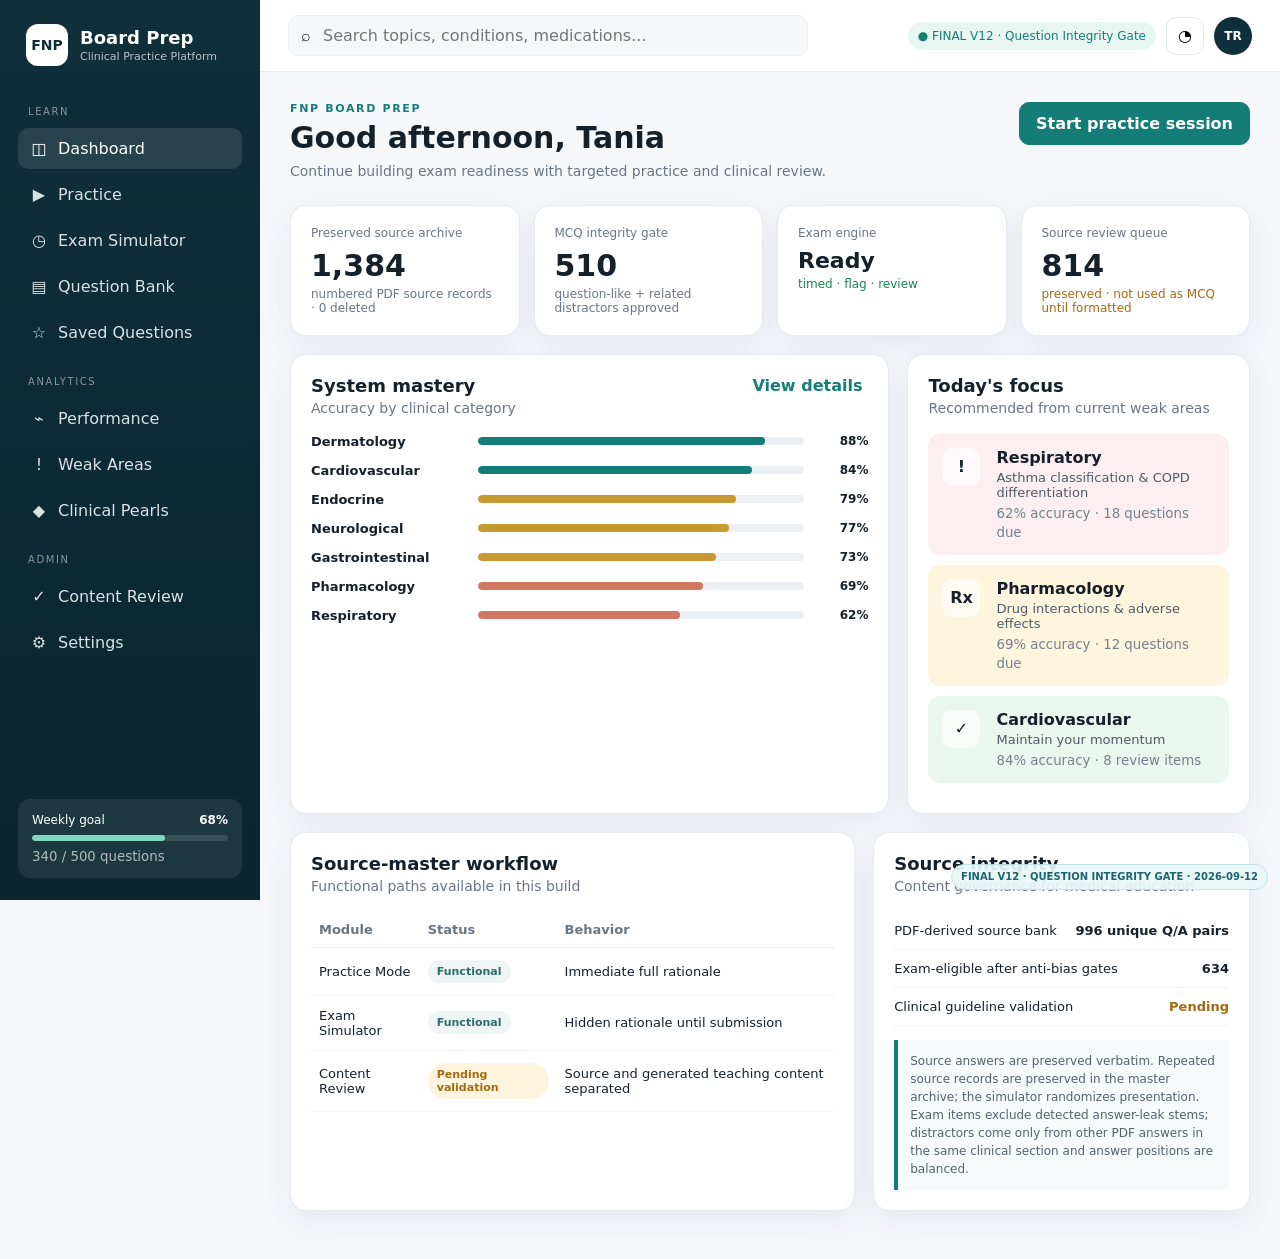
==== commit fa8da0d4: "Deploy FINAL V12 Question Integrity Gate" ====
--- a/index.html
+++ b/index.html
@@ -63,7 +63,7 @@
           <input id="globalSearch" type="search" placeholder="Search topics, conditions, medications..." />
         </div>
         <div class="top-actions">
-          <span class="sync-pill">● FINAL V11 · Source Integrity Gate</span>
+          <span class="sync-pill">● FINAL V12 · Question Integrity Gate</span>
           <button class="icon-btn" title="Notifications">◔</button>
           <div class="avatar">TR</div>
         </div>
@@ -81,9 +81,9 @@
 
         <div class="stat-grid">
           <article class="stat-card"><div class="stat-label">Preserved source archive</div><div class="stat-value">1,384</div><div class="stat-note">numbered PDF source records · 0 deleted</div></article>
-          <article class="stat-card"><div class="stat-label">Practice feedback</div><div class="stat-value small">Full</div><div class="stat-note">answer + rationale + distractors</div></article>
+          <article class="stat-card"><div class="stat-label">MCQ integrity gate</div><div class="stat-value">510</div><div class="stat-note">question-like + related distractors approved</div></article>
           <article class="stat-card"><div class="stat-label">Exam engine</div><div class="stat-value small">Ready</div><div class="stat-note positive">timed · flag · review</div></article>
-          <article class="stat-card"><div class="stat-label">Content status</div><div class="stat-value small">Review</div><div class="stat-note warn">clinical validation pending</div></article>
+          <article class="stat-card"><div class="stat-label">Source review queue</div><div class="stat-value">814</div><div class="stat-note warn">preserved · not used as MCQ until formatted</div></article>
         </div>
 
         <div class="two-col">
@@ -218,7 +218,7 @@
           <div class="review-summary"><div><strong>1,384</strong><span>numbered PDF source records</span></div><div><strong>1,324</strong><span>interactive Q/A entries</span></div><div><strong>0</strong><span>source records deleted</span></div><div><strong>0</strong><span>source answers silently changed</span></div></div>
           <table class="data-table"><thead><tr><th>Item</th><th>System</th><th>Source</th><th>Explanation</th><th>Clinical review</th></tr></thead><tbody id="reviewTable"></tbody></table>
         </article>
-        <div class="notice large"><strong>Source-master rule:</strong> all 1,384 numbered PDF source records are preserved in the embedded master archive. The Question Bank shows the complete source catalog. Practice and Exam Simulator use only items that pass the structural Exam Gate; items that need formatting remain visible as source-preserved records and are never deleted. Every interactive item keeps its paired PDF answer. Distractors remain auxiliary simulator choices and are never treated as source answers. External clinical validation, if added later, must remain separate from the source answer.</div>
+        <div class="notice large"><strong>Source-master rule:</strong> all 1,384 numbered PDF source records are preserved in the embedded master archive. The Question Bank shows the complete source catalog. Practice and Exam Simulator use only items that pass the Question Integrity Gate (question-like stem, preserved PDF answer, and three related distractors); items that need formatting remain visible as source-preserved records and are never deleted. Every interactive item keeps its paired PDF answer. Distractors are explicitly auxiliary. Source-derived distractors must match topic + response type; effect questions may use clearly labeled simulator-generated contrast options. They are never treated as PDF source answers. External clinical validation, if added later, must remain separate from the source answer.</div>
       </section>
 
       <section id="settings" class="view"><div class="page-heading"><div><div class="eyebrow">SETTINGS</div><h1>Learning preferences</h1><p>Configure how practice sessions and feedback behave.</p></div></div><article class="panel settings-panel"><div class="toggle-row"><div><strong>Show rationale immediately in Practice Mode</strong><small>Required for this prototype</small></div><label class="switch"><input type="checkbox" checked disabled><span></span></label></div><div class="toggle-row"><div><strong>Explain every distractor</strong><small>Show why each incorrect option is wrong</small></div><label class="switch"><input type="checkbox" checked><span></span></label></div><div class="toggle-row"><div><strong>Show Board Pearl</strong><small>Display one high-yield takeaway after each answer</small></div><label class="switch"><input type="checkbox" checked><span></span></label></div><div class="toggle-row"><div><strong>Track confidence</strong><small>Add confidence rating before answer submission</small></div><label class="switch"><input type="checkbox"><span></span></label></div></article></section>
@@ -226,12 +226,12 @@
   </div>
 
   <div id="toast" class="toast"></div>
-<div style="position:fixed;right:12px;bottom:10px;z-index:9998;font:600 10px/1.2 system-ui;color:#0b5664;background:#e8f7f7;border:1px solid #bfe1e1;border-radius:999px;padding:6px 9px;opacity:.92">FINAL V11 · SOURCE INTEGRITY GATE · 2026-09-12</div>
+<div style="position:fixed;right:12px;bottom:10px;z-index:9998;font:600 10px/1.2 system-ui;color:#0b5664;background:#e8f7f7;border:1px solid #bfe1e1;border-radius:999px;padding:6px 9px;opacity:.92">FINAL V12 · QUESTION INTEGRITY GATE · 2026-09-12</div>
   <script>
-const allQuestions = [{"id":1,"system":"Pharmacology","difficulty":"Source","source":"PDF p.1 · item 1","stem":"First-pass metabolism","sourceAnswer":"The first-pass effect (also known as first-pass metabolism) is a phenomenon of drug metabolism at a specific location in the body, which leads to a reduction in the concentration of the active drug, specifically when administered orally, before it reaches the site of action or systemic circulation. It is the fraction of the drug lost during the process of absorption, which is generally related to the liver and the gut wall. The liver is the major site of the first-pass effect.","sourcePage":1,"sourceItem":1,"sourceRecordId":1,"rawSourceEntry":"First-pass metabolism: The first-pass effect (also known as first-pass metabolism) is a phenomenon of drug metabolism at a specific location in the body, which leads to a reduction in the concentration of the active drug, specifically when administered orally, before it reaches the site of action or systemic circulation. It is the fraction of the drug lost during the process of absorption, which is generally related to the liver and the gut wall. The liver is the major site of the first-pass effect.","kind":"fact","options":["The first-pass effect (also known as first-pass metabolism) is a phenomenon of drug metabolism at a specific location in the body, which leads to a reduction in the concentration of the active drug, specifically when administered orally, before it reaches the site of action or systemic circulation. It is the fraction of the drug lost during the process of absorption, which is generally related to the liver and the gut wall. The liver is the major site of the first-pass effect.","slows down drug metabolism and increases drug concentration. 1","slows down drug metabolism and increases drug concentration. are proteins located either in the inner membrane of mitochondria or in the endoplasmic reticulum of cells in the Liver that metabolize thousands of endogenous and exogenous chemicals, potentially toxic compounds, including drugs and products of endogenous metabolism.","Potassium IV."],"correct":0,"rationale":"Source answer: The first-pass effect (also known as first-pass metabolism) is a phenomenon of drug metabolism at a specific location in the body, which leads to a reduction in the concentration of the active drug, specifically when administered orally, before it reaches the site of action or systemic circulation. It is the fraction of the drug lost during the process of absorption, which is generally related to the liver and the gut wall. The liver is the major site of the first-pass effect.. This is the answer paired with this entry in the uploaded PDF; no external correction has been substituted.","optionWhy":["Correct — this is the answer paired with this source entry in the uploaded PDF.","Auxiliary distractor selected from another PDF-derived answer in the same response family; it is not the answer paired with this source entry.","Auxiliary distractor selected from another PDF-derived answer in the same response family; it is not the answer paired with this source entry.","Auxiliary distractor selected from another PDF-derived answer in the same response family; it is not the answer paired with this source entry."],"pearl":"Source record 1 · PDF page 1 · printed item 1.","sourceNote":"Original source entry: First-pass metabolism: The first-pass effect (also known as first-pass metabolism) is a phenomenon of drug metabolism at a specific location in the body, which leads to a reduction in the concentration of the active drug, specifically when administered orally, before it reaches the site of action or systemic circulation. It is the fraction of the drug lost during the process of absorption, which is generally related to the liver and the gut wall. The liver is the major site of the first-pass effect.","examEligible":false,"qualityFlag":"source-preserved-needs-formatting","responseFamily":"fact","distractorSourceRecordIds":[4,2,23],"distractorAudit":{"family":"fact","avgStemSimilarity":0.002,"maxTopicOverlap":0},"examGateReasons":["note-like-stem","answer-too-long","option-length-bias"]},{"id":2,"system":"Pharmacology","difficulty":"Source","source":"PDF p.1 · item 2","stem":"Cytochrome P450","sourceAnswer":"slows down drug metabolism and increases drug concentration. are proteins located either in the inner membrane of mitochondria or in the endoplasmic reticulum of cells in the Liver that metabolize thousands of endogenous and exogenous chemicals, potentially toxic compounds, including drugs and products of endogenous metabolism.","sourcePage":1,"sourceItem":2,"sourceRecordId":2,"rawSourceEntry":"Cytochrome P450: slows down drug metabolism and increases drug concentration. are proteins located either in the inner membrane of mitochondria or in the endoplasmic reticulum of cells in the Liver that metabolize thousands of endogenous and exogenous chemicals, potentially toxic compounds, including drugs and products of endogenous metabolism.","kind":"fact","options":["slows down drug metabolism and increases drug concentration. 1","slows down drug metabolism and increases drug concentration. are proteins located either in the inner membrane of mitochondria or in the endoplasmic reticulum of cells in the Liver that metabolize thousands of endogenous and exogenous chemicals, potentially toxic compounds, including drugs and products of endogenous metabolism.","The first-pass effect (also known as first-pass metabolism) is a phenomenon of drug metabolism at a specific location in the body, which leads to a reduction in the concentration of the active drug, specifically when administered orally, before it reaches the site of action or systemic circulation. It is the fraction of the drug lost during the process of absorption, which is generally related to the liver and the gut wall. The liver is the major site of the first-pass effect.","They increase drug metabolism, decreasing drug effectiveness."],"correct":1,"rationale":"Source answer: slows down drug metabolism and increases drug concentration. are proteins located either in the inner membrane of mitochondria or in the endoplasmic reticulum of cells in the Liver that metabolize thousands of endogenous and exogenous chemicals, potentially toxic compounds, including drugs and products of endogenous metabolism.. This is the answer paired with this entry in the uploaded PDF; no external correction has been substituted.","optionWhy":["Auxiliary distractor selected from another PDF-derived answer in the same response family; it is not the answer paired with this source entry.","Correct — this is the answer paired with this source entry in the uploaded PDF.","Auxiliary distractor selected from another PDF-derived answer in the same response family; it is not the answer paired with this source entry.","Auxiliary distractor selected from another PDF-derived answer in the same response family; it is not the answer paired with this source entry."],"pearl":"Source record 2 · PDF page 1 · printed item 2.","sourceNote":"Original source entry: Cytochrome P450: slows down drug metabolism and increases drug concentration. are proteins located either in the inner membrane of mitochondria or in the endoplasmic reticulum of cells in the Liver that metabolize thousands of endogenous and exogenous chemicals, potentially toxic compounds, including drugs and products of endogenous metabolism.","examEligible":false,"qualityFlag":"source-preserved-needs-formatting","responseFamily":"fact","distractorSourceRecordIds":[4,1,5],"distractorAudit":{"family":"fact","avgStemSimilarity":0.187,"maxTopicOverlap":1},"examGateReasons":["note-like-stem","answer-too-long","option-length-bias"]},{"id":3,"system":"Pharmacology","difficulty":"Source","source":"PDF p.1 · item 3","stem":"The Human Genome Project has identified 57 human genes coding for the various cytochrome P450 enzymes. The CYP450 enzyme system is the most active. It can either be induced (increase drug metabolism) or be inhibited (slow down drug metabolism). · Biotransformation: Drugs acting as Inducers increase drug clearance (Decrease drug concentration), and the med won’t have the desired effect. Drugs that act as inhibitors slow down drug clearance (increase drug concentration). When this happens, the patient is at high risk for a drug overdose and adverse effects. When a test question is asking about a drug interaction, think of these","sourceAnswer":"CY450 INDUCERS CY450 INHIBITORS · Carbamazepine. · S o d i o Valproate. · Phenobarbital. · Cimetidine (Tagamet). · Phenytoin. · Fluconazole, Ketoconazole, Itraconazole, Terbinafine. · Rifampicin. · Bactrim. · Sulfonylureas. · Chloramphenicol. · Alcohol. · Ciprofloxacin. · Griseofulvin. · Clarithromycin, Telithromycin, Erythromycin. · Sertraline > 200 mg. · Sulfonamides. · Me t r o n i d a z o l e . · Ritonavir, Saquinavir, Indinavir, Nelfinavir. · Amiodarone. · Citalopram (Celexa), Fluoxetine, Paroxetine. · Diphenhydramine. · Clozapine, Olanzapine, Quetiapine. · Alcohol. · Grapefruit Juice.","sourcePage":1,"sourceItem":3,"sourceRecordId":3,"rawSourceEntry":"The Human Genome Project has identified 57 human genes coding for the various cytochrome P450 enzymes. The CYP450 enzyme system is the most active. It can either be induced (increase drug metabolism) or be inhibited (slow down drug metabolism). · Biotransformation: Drugs acting as Inducers increase drug clearance (Decrease drug concentration), and the med won’t have the desired effect. Drugs that act as inhibitors slow down drug clearance (increase drug concentration). When this happens, the patient is at high risk for a drug overdose and adverse effects. When a test question is asking about a drug interaction, think of these: CY450 INDUCERS CY450 INHIBITORS · Carbamazepine. · S o d i o Valproate. · Phenobarbital. · Cimetidine (Tagamet). · Phenytoin. · Fluconazole, Ketoconazole, Itraconazole, Terbinafine. · Rifampicin. · Bactrim. · Sulfonylureas. · Chloramphenicol. · Alcohol. · Ciprofloxacin. · Griseofulvin. · Clarithromycin, Telithromycin, Erythromycin. · Sertraline > 200 mg. · Sulfonamides. · Me t r o n i d a z o l e . · Ritonavir, Saquinavir, Indinavir, Nelfinavir. · Amiodarone. · Citalopram (Celexa), Fluoxetine, Paroxetine. · Diphenhydramine. · Clozapine, Olanzapine, Quetiapine. · Alcohol. · Grapefruit Juice.","kind":"treatment","options":["Trimethoprim- sulfamethoxazole (Bactrim).","Risperdal. Risperidone.","CY450 INDUCERS CY450 INHIBITORS · Carbamazepine. · S o d i o Valproate. · Phenobarbital. · Cimetidine (Tagamet). · Phenytoin. · Fluconazole, Ketoconazole, Itraconazole, Terbinafine. · Rifampicin. · Bactrim. · Sulfonylureas. · Chloramphenicol. · Alcohol. · Ciprofloxacin. · Griseofulvin. · Clarithromycin, Telithromycin, Erythromycin. · Sertraline > 200 mg. · Sulfonamides. · Me t r o n i d a z o l e . · Ritonavir, Saquinavir, Indinavir, Nelfinavir. · Amiodarone. · Citalopram (Celexa), Fluoxetine, Paroxetine. · Diphenhydramine. · Clozapine, Olanzapine, Quetiapine. · Alcohol. · Grapefruit Juice.","Bacterial Endocarditis."],"correct":2,"rationale":"Source answer: CY450 INDUCERS CY450 INHIBITORS · Carbamazepine. · S o d i o Valproate. · Phenobarbital. · Cimetidine (Tagamet). · Phenytoin. · Fluconazole, Ketoconazole, Itraconazole, Terbinafine. · Rifampicin. · Bactrim. · Sulfonylureas. · Chloramphenicol. · Alcohol. · Ciprofloxacin. · Griseofulvin. · Clarithromycin, Telithromycin, Erythromycin. · Sertraline > 200 mg. · Sulfonamides. · Me t r o n i d a z o l e . · Ritonavir, Saquinavir, Indinavir, Nelfinavir. · Amiodarone. · Citalopram (Celexa), Fluoxetine, Paroxetine. · Diphenhydramine. · Clozapine, Olanzapine, Quetiapine. · Alcohol. · Grapefruit Juice.. This is the answer paired with this entry in the uploaded PDF; no external correction has been substituted.","optionWhy":["Auxiliary distractor selected from another PDF-derived answer in the same response family; it is not the answer paired with this source entry.","Auxiliary distractor selected from another PDF-derived answer in the same response family; it is not the answer paired with this source entry.","Correct — this is the answer paired with this source entry in the uploaded PDF.","Auxiliary distractor selected from another PDF-derived answer in the same response family; it is not the answer paired with this source entry."],"pearl":"Source record 3 · PDF page 1 · printed item 3.","sourceNote":"Original source entry: The Human Genome Project has identified 57 human genes coding for the various cytochrome P450 enzymes. The CYP450 enzyme system is the most active. It can either be induced (increase drug metabolism) or be inhibited (slow down drug metabolism). · Biotransformation: Drugs acting as Inducers increase drug clearance (Decrease drug concentration), and the med won’t have the desired effect. Drugs that act as inhibitors slow down drug clearance (increase drug concentration). When this happens, the patient is at high risk for a drug overdose and adverse effects. When a test question is asking about a drug interaction, think of these: CY450 INDUCERS CY450 INHIBITORS · Carbamazepine. · S o d i o Valproate. · Phenobarbital. · Cimetidine (Tagamet). · Phenytoin. · Fluconazole, Ketoconazole, Itraconazole, Terbinafine. · Rifampicin. · Bactrim. · Sulfonylureas. · Chloramphenicol. · Alcohol. · Ciprofloxacin. · Griseofulvin. · Clarithromycin, Telithromycin, Erythromycin. · Sertraline > 200 mg. · Sulfonamides. · Me t r o n i d a z o l e . · Ritonavir, Saquinavir, Indinavir, Nelfinavir. · Amiodarone. · Citalopram (Celexa), Fluoxetine, Paroxetine. · Diphenhydramine. · Clozapine, Olanzapine, Quetiapine. · Alcohol. · Grapefruit Juice.","examEligible":false,"qualityFlag":"source-preserved-needs-formatting","responseFamily":"treatment","distractorSourceRecordIds":[15,975,392],"distractorAudit":{"family":"treatment","avgStemSimilarity":0.125,"maxTopicOverlap":2},"examGateReasons":["answer-too-long","option-length-bias"]},{"id":4,"system":"Pharmacology","difficulty":"Source","source":"PDF p.1 · item 4","stem":"Cytochrome inhibitory effect","sourceAnswer":"slows down drug metabolism and increases drug concentration. 1","sourcePage":1,"sourceItem":4,"sourceRecordId":4,"rawSourceEntry":"Cytochrome inhibitory effect: slows down drug metabolism and increases drug concentration. 1","kind":"fact","options":["slows down drug metabolism and increases drug concentration. are proteins located either in the inner membrane of mitochondria or in the endoplasmic reticulum of cells in the Liver that metabolize thousands of endogenous and exogenous chemicals, potentially toxic compounds, including drugs and products of endogenous metabolism.","They increase drug metabolism, decreasing drug effectiveness.","increase the risk of Hyperkalemia (high potassium levels) when used together.","slows down drug metabolism and increases drug concentration. 1"],"correct":3,"rationale":"Source answer: slows down drug metabolism and increases drug concentration. 1. This is the answer paired with this entry in the uploaded PDF; no external correction has been substituted.","optionWhy":["Auxiliary distractor selected from another PDF-derived answer in the same response family; it is not the answer paired with this source entry.","Auxiliary distractor selected from another PDF-derived answer in the same response family; it is not the answer paired with this source entry.","Auxiliary distractor selected from another PDF-derived answer in the same response family; it is not the answer paired with this source entry.","Correct — this is the answer paired with this source entry in the uploaded PDF."],"pearl":"Source record 4 · PDF page 1 · printed item 4.","sourceNote":"Original source entry: Cytochrome inhibitory effect: slows down drug metabolism and increases drug concentration. 1","examEligible":false,"qualityFlag":"source-preserved-needs-formatting","responseFamily":"fact","distractorSourceRecordIds":[2,5,11],"distractorAudit":{"family":"fact","avgStemSimilarity":0.32,"maxTopicOverlap":1},"examGateReasons":["note-like-stem"]},{"id":5,"system":"Pharmacology","difficulty":"Source","source":"PDF p.2 · item 5","stem":"What is the effect of hepatic enzyme inducers?","sourceAnswer":"They increase drug metabolism, decreasing drug effectiveness.","sourcePage":2,"sourceItem":5,"sourceRecordId":5,"rawSourceEntry":"What is the effect of hepatic enzyme inducers? They increase drug metabolism, decreasing drug effectiveness.","kind":"fact","options":["They increase drug metabolism, decreasing drug effectiveness.","slows down drug metabolism and increases drug concentration. 1","Flushing.","0,2,6 months."],"correct":0,"rationale":"Source answer: They increase drug metabolism, decreasing drug effectiveness.. This is the answer paired with this entry in the uploaded PDF; no external correction has been substituted.","optionWhy":["Correct — this is the answer paired with this source entry in the uploaded PDF.","Auxiliary distractor selected from another PDF-derived answer in the same response family; it is not the answer paired with this source entry.","Auxiliary distractor selected from another PDF-derived answer in the same response family; it is not the answer paired with this source entry.","Auxiliary distractor selected from another PDF-derived answer in the same response family; it is not the answer paired with this source entry."],"pearl":"Source record 5 · PDF page 2 · printed item 5.","sourceNote":"Original source entry: What is the effect of hepatic enzyme inducers? They increase drug metabolism, decreasing drug effectiveness.","examEligible":true,"qualityFlag":"exam-ready-source-preserved","responseFamily":"fact","distractorSourceRecordIds":[4,680,27],"distractorAudit":{"family":"fact","avgStemSimilarity":0.187,"maxTopicOverlap":1},"examGateReasons":[]},{"id":6,"system":"Pharmacology","difficulty":"Source","source":"PDF p.2 · item 7","stem":"Pregnant with allergy to penicillin","sourceAnswer":"Azithromycin.","sourcePage":2,"sourceItem":7,"sourceRecordId":7,"rawSourceEntry":"Pregnant with allergy to penicillin: Azithromycin.","kind":"fact","options":["Quadrivalent Influenza Inactivated Vaccine.","Azithromycin.","Ciprofloxacin.","After birth."],"correct":1,"rationale":"Source answer: Azithromycin.. This is the answer paired with this entry in the uploaded PDF; no external correction has been substituted.","optionWhy":["Auxiliary distractor selected from another PDF-derived answer in the same response family; it is not the answer paired with this source entry.","Correct — this is the answer paired with this source entry in the uploaded PDF.","Auxiliary distractor selected from another PDF-derived answer in the same response family; it is not the answer paired with this source entry.","Auxiliary distractor selected from another PDF-derived answer in the same response family; it is not the answer paired with this source entry."],"pearl":"Source record 7 · PDF page 2 · printed item 7.","sourceNote":"Original source entry: Pregnant with allergy to penicillin: Azithromycin.","examEligible":true,"qualityFlag":"exam-ready-source-preserved","responseFamily":"fact","distractorSourceRecordIds":[47,1090,45],"distractorAudit":{"family":"fact","avgStemSimilarity":0.267,"maxTopicOverlap":1},"examGateReasons":[]},{"id":7,"system":"Pharmacology","difficulty":"Source","source":"PDF p.2 · item 8","stem":"Allergic to Macrolide? What not to give","sourceAnswer":"Azithromycin, Erythromycin, Clarithromycin.","sourcePage":2,"sourceItem":8,"sourceRecordId":8,"rawSourceEntry":"Allergic to Macrolide? What not to give: Azithromycin, Erythromycin, Clarithromycin.","kind":"treatment","options":["Memory, Cognitive impairment, Dementia INMUNIZATIONS-DISEASE PREVENTION-MORTALITY","Tramadol","Azithromycin, Erythromycin, Clarithromycin.","Starting at 9 years old, no more than 26 years old."],"correct":2,"rationale":"Source answer: Azithromycin, Erythromycin, Clarithromycin.. This is the answer paired with this entry in the uploaded PDF; no external correction has been substituted.","optionWhy":["Auxiliary distractor selected from another PDF-derived answer in the same response family; it is not the answer paired with this source entry.","Auxiliary distractor selected from another PDF-derived answer in the same response family; it is not the answer paired with this source entry.","Correct — this is the answer paired with this source entry in the uploaded PDF.","Auxiliary distractor selected from another PDF-derived answer in the same response family; it is not the answer paired with this source entry."],"pearl":"Source record 8 · PDF page 2 · printed item 8.","sourceNote":"Original source entry: Allergic to Macrolide? What not to give: Azithromycin, Erythromycin, Clarithromycin.","examEligible":true,"qualityFlag":"exam-ready-source-preserved","responseFamily":"treatment","distractorSourceRecordIds":[26,9,37],"distractorAudit":{"family":"treatment","avgStemSimilarity":0.093,"maxTopicOverlap":1},"examGateReasons":[]},{"id":8,"system":"Pharmacology","difficulty":"Source","source":"PDF p.2 · item 9","stem":"A patient with pain, a medical history of a gastric ulcer with bleeding, and allergies to sulfa medication is prescribed?","sourceAnswer":"Tramadol","sourcePage":2,"sourceItem":9,"sourceRecordId":9,"rawSourceEntry":"A patient with pain, a medical history of a gastric ulcer with bleeding, and allergies to sulfa medication is prescribed? Tramadol","kind":"treatment","options":["Trimethoprim- sulfamethoxazole (Bactrim).","Acne Rosacea. 14","prescribe Amoxicillin-clavulanate twice daily for 10 days. Same treatment as Otitis media.","Tramadol"],"correct":3,"rationale":"Source answer: Tramadol. This is the answer paired with this entry in the uploaded PDF; no external correction has been substituted.","optionWhy":["Auxiliary distractor selected from another PDF-derived answer in the same response family; it is not the answer paired with this source entry.","Auxiliary distractor selected from another PDF-derived answer in the same response family; it is not the answer paired with this source entry.","Auxiliary distractor selected from another PDF-derived answer in the same response family; it is not the answer paired with this source entry.","Correct — this is the answer paired with this source entry in the uploaded PDF."],"pearl":"Source record 9 · PDF page 2 · printed item 9.","sourceNote":"Original source entry: A patient with pain, a medical history of a gastric ulcer with bleeding, and allergies to sulfa medication is prescribed? Tramadol","examEligible":true,"qualityFlag":"exam-ready-source-preserved","responseFamily":"treatment","distractorSourceRecordIds":[15,216,70],"distractorAudit":{"family":"treatment","avgStemSimilarity":0.226,"maxTopicOverlap":2},"examGateReasons":[]},{"id":9,"system":"Pharmacology","difficulty":"Source","source":"PDF p.2 · item 10","stem":"An old woman complaining of fatigue, who is on multiple medications that contain Sulfonylureas and ACE inhibitors, could have (hypotension, hypoglycemia, and polypharmacy), but not","sourceAnswer":"Hypocalcemia.","sourcePage":2,"sourceItem":10,"sourceRecordId":10,"rawSourceEntry":"An old woman complaining of fatigue, who is on multiple medications that contain Sulfonylureas and ACE inhibitors, could have (hypotension, hypoglycemia, and polypharmacy), but not: Hypocalcemia.","kind":"fact","options":["Hypocalcemia.","increase the risk of Hyperkalemia (high potassium levels) when used together.","Angioedema.","explain that it took weeks to get better."],"correct":0,"rationale":"Source answer: Hypocalcemia.. This is the answer paired with this entry in the uploaded PDF; no external correction has been substituted.","optionWhy":["Correct — this is the answer paired with this source entry in the uploaded PDF.","Auxiliary distractor selected from another PDF-derived answer in the same response family; it is not the answer paired with this source entry.","Auxiliary distractor selected from another PDF-derived answer in the same response family; it is not the answer paired with this source entry.","Auxiliary distractor selected from another PDF-derived answer in the same response family; it is not the answer paired with this source entry."],"pearl":"Source record 10 · PDF page 2 · printed item 10.","sourceNote":"Original source entry: An old woman complaining of fatigue, who is on multiple medications that contain Sulfonylureas and ACE inhibitors, could have (hypotension, hypoglycemia, and polypharmacy), but not: Hypocalcemia.","examEligible":true,"qualityFlag":"exam-ready-source-preserved","responseFamily":"fact","distractorSourceRecordIds":[11,323,850],"distractorAudit":{"family":"fact","avgStemSimilarity":0.216,"maxTopicOverlap":2},"examGateReasons":[]},{"id":10,"system":"Pharmacology","difficulty":"Source","source":"PDF p.2 · item 11","stem":"ACE inhibitors and potassium-sparing diuretics can","sourceAnswer":"increase the risk of Hyperkalemia (high potassium levels) when used together.","sourcePage":2,"sourceItem":11,"sourceRecordId":11,"rawSourceEntry":"ACE inhibitors and potassium-sparing diuretics can: increase the risk of Hyperkalemia (high potassium levels) when used together.","kind":"fact","options":["Hypocalcemia.","increase the risk of Hyperkalemia (high potassium levels) when used together.","Angioedema.","Potassium IV."],"correct":1,"rationale":"Source answer: increase the risk of Hyperkalemia (high potassium levels) when used together.. This is the answer paired with this entry in the uploaded PDF; no external correction has been substituted.","optionWhy":["Auxiliary distractor selected from another PDF-derived answer in the same response family; it is not the answer paired with this source entry.","Correct — this is the answer paired with this source entry in the uploaded PDF.","Auxiliary distractor selected from another PDF-derived answer in the same response family; it is not the answer paired with this source entry.","Auxiliary distractor selected from another PDF-derived answer in the same response family; it is not the answer paired with this source entry."],"pearl":"Source record 11 · PDF page 2 · printed item 11.","sourceNote":"Original source entry: ACE inhibitors and potassium-sparing diuretics can: increase the risk of Hyperkalemia (high potassium levels) when used together.","examEligible":false,"qualityFlag":"source-preserved-needs-formatting","responseFamily":"fact","distractorSourceRecordIds":[10,323,23],"distractorAudit":{"family":"fact","avgStemSimilarity":0.314,"maxTopicOverlap":2},"examGateReasons":["note-like-stem"]},{"id":11,"system":"Pharmacology","difficulty":"Source","source":"PDF p.2 · item 12","stem":"Elderly","sourceAnswer":"Space out the time ranges, or dose is adjusted to a longer time interval.","sourcePage":2,"sourceItem":12,"sourceRecordId":12,"rawSourceEntry":"Elderly: Space out the time ranges, or dose is adjusted to a longer time interval.","kind":"fact","options":["Decreased cellular immunity.","Endoscopy.","Space out the time ranges, or dose is adjusted to a longer time interval.","Creatinine is normal and GFR is low"],"correct":2,"rationale":"Source answer: Space out the time ranges, or dose is adjusted to a longer time interval.. This is the answer paired with this entry in the uploaded PDF; no external correction has been substituted.","optionWhy":["Auxiliary distractor selected from another PDF-derived answer in the same response family; it is not the answer paired with this source entry.","Auxiliary distractor selected from another PDF-derived answer in the same response family; it is not the answer paired with this source entry.","Correct — this is the answer paired with this source entry in the uploaded PDF.","Auxiliary distractor selected from another PDF-derived answer in the same response family; it is not the answer paired with this source entry."],"pearl":"Source record 12 · PDF page 2 · printed item 12.","sourceNote":"Original source entry: Elderly: Space out the time ranges, or dose is adjusted to a longer time interval.","examEligible":false,"qualityFlag":"source-preserved-needs-formatting","responseFamily":"fact","distractorSourceRecordIds":[49,1193,1265],"distractorAudit":{"family":"fact","avgStemSimilarity":0.572,"maxTopicOverlap":0},"examGateReasons":["stem-too-short"]},{"id":12,"system":"Pharmacology","difficulty":"Source","source":"PDF p.2 · item 13","stem":"Someone with DVT in a leg, the INR of 1.5.","sourceAnswer":"Increase Warfarin dosage.","sourcePage":2,"sourceItem":13,"sourceRecordId":13,"rawSourceEntry":"Someone with DVT in a leg, the INR of 1.5.: Increase Warfarin dosage.","kind":"treatment","options":["Who has just had a stroke.","Magnesium.","Trimethoprim- sulfamethoxazole (Bactrim).","Increase Warfarin dosage."],"correct":3,"rationale":"Source answer: Increase Warfarin dosage.. This is the answer paired with this entry in the uploaded PDF; no external correction has been substituted.","optionWhy":["Auxiliary distractor selected from another PDF-derived answer in the same response family; it is not the answer paired with this source entry.","Auxiliary distractor selected from another PDF-derived answer in the same response family; it is not the answer paired with this source entry.","Auxiliary distractor selected from another PDF-derived answer in the same response family; it is not the answer paired with this source entry.","Correct — this is the answer paired with this source entry in the uploaded PDF."],"pearl":"Source record 13 · PDF page 2 · printed item 13.","sourceNote":"Original source entry: Someone with DVT in a leg, the INR of 1.5.: Increase Warfarin dosage.","examEligible":false,"qualityFlag":"source-preserved-needs-formatting","responseFamily":"treatment","distractorSourceRecordIds":[1056,25,15],"distractorAudit":{"family":"treatment","avgStemSimilarity":0.147,"maxTopicOverlap":1},"examGateReasons":["note-like-stem"]},{"id":13,"system":"Pharmacology","difficulty":"Source","source":"PDF p.2 · item 14","stem":"A patient on Warfarin needs to start antibiotics. What must be monitored?","sourceAnswer":"Drug side effects","sourcePage":2,"sourceItem":14,"sourceRecordId":14,"rawSourceEntry":"A patient on Warfarin needs to start antibiotics. What must be monitored? Drug side effects","kind":"treatment","options":["Drug side effects","If there is mucopurulent discharge.","Hytrin/Flomax (alpha blockers).","Azithromycin (Z-Pak) daily × 5 days"],"correct":0,"rationale":"Source answer: Drug side effects. This is the answer paired with this entry in the uploaded PDF; no external correction has been substituted.","optionWhy":["Correct — this is the answer paired with this source entry in the uploaded PDF.","Auxiliary distractor selected from another PDF-derived answer in the same response family; it is not the answer paired with this source entry.","Auxiliary distractor selected from another PDF-derived answer in the same response family; it is not the answer paired with this source entry.","Auxiliary distractor selected from another PDF-derived answer in the same response family; it is not the answer paired with this source entry."],"pearl":"Source record 14 · PDF page 2 · printed item 14.","sourceNote":"Original source entry: A patient on Warfarin needs to start antibiotics. What must be monitored? Drug side effects","examEligible":true,"qualityFlag":"exam-ready-source-preserved","responseFamily":"treatment","distractorSourceRecordIds":[64,1024,1246],"distractorAudit":{"family":"treatment","avgStemSimilarity":0.219,"maxTopicOverlap":1},"examGateReasons":[]},{"id":14,"system":"Pharmacology","difficulty":"Source","source":"PDF p.2 · item 15","stem":"Medication could increase the risk of bleeding in patient with coumadin","sourceAnswer":"Trimethoprim- sulfamethoxazole (Bactrim).","sourcePage":2,"sourceItem":15,"sourceRecordId":15,"rawSourceEntry":"Medication could increase the risk of bleeding in patient with coumadin: Trimethoprim- sulfamethoxazole (Bactrim).","kind":"treatment","options":["Tramadol","Trimethoprim- sulfamethoxazole (Bactrim).","drug side effects","CY450 INDUCERS CY450 INHIBITORS · Carbamazepine. · S o d i o Valproate. · Phenobarbital. · Cimetidine (Tagamet). · Phenytoin. · Fluconazole, Ketoconazole, Itraconazole, Terbinafine. · Rifampicin. · Bactrim. · Sulfonylureas. · Chloramphenicol. · Alcohol. · Ciprofloxacin. · Griseofulvin. · Clarithromycin, Telithromycin, Erythromycin. · Sertraline > 200 mg. · Sulfonamides. · Me t r o n i d a z o l e . · Ritonavir, Saquinavir, Indinavir, Nelfinavir. · Amiodarone. · Citalopram (Celexa), Fluoxetine, Paroxetine. · Diphenhydramine. · Clozapine, Olanzapine, Quetiapine. · Alcohol. · Grapefruit Juice."],"correct":1,"rationale":"Source answer: Trimethoprim- sulfamethoxazole (Bactrim).. This is the answer paired with this entry in the uploaded PDF; no external correction has been substituted.","optionWhy":["Auxiliary distractor selected from another PDF-derived answer in the same response family; it is not the answer paired with this source entry.","Correct — this is the answer paired with this source entry in the uploaded PDF.","Auxiliary distractor selected from another PDF-derived answer in the same response family; it is not the answer paired with this source entry.","Auxiliary distractor selected from another PDF-derived answer in the same response family; it is not the answer paired with this source entry."],"pearl":"Source record 15 · PDF page 2 · printed item 15.","sourceNote":"Original source entry: Medication could increase the risk of bleeding in patient with coumadin: Trimethoprim- sulfamethoxazole (Bactrim).","examEligible":false,"qualityFlag":"source-preserved-needs-formatting","responseFamily":"treatment","distractorSourceRecordIds":[9,1366,3],"distractorAudit":{"family":"treatment","avgStemSimilarity":0.309,"maxTopicOverlap":2},"examGateReasons":["option-length-bias"]},{"id":15,"system":"Pharmacology","difficulty":"Source","source":"PDF p.2 · item 16","stem":"Geriatric patient with HTN, DM, on several medications including Warfarin for Atrial fib. Patient diagnosed with UTI and given Bactrim. On follow up after 3 days, INR 4.7. Next step","sourceAnswer":"Continue Bactrim and adjust Warfarin dose (Bactrim increases effect of Warfarin).","sourcePage":2,"sourceItem":16,"sourceRecordId":16,"rawSourceEntry":"Geriatric patient with HTN, DM, on several medications including Warfarin for Atrial fib. Patient diagnosed with UTI and given Bactrim. On follow up after 3 days, INR 4.7. Next step: Continue Bactrim and adjust Warfarin dose (Bactrim increases effect of Warfarin).","kind":"diagnosis","options":["· Rocky Mountain · Lyme Disease · Malaria (prophylaxis)","Thyroid-stimulating hormone (TSH) level and ultrasound.","Continue Bactrim and adjust Warfarin dose (Bactrim increases effect of Warfarin).","Acute maxillary sinusitis."],"correct":2,"rationale":"Source answer: Continue Bactrim and adjust Warfarin dose (Bactrim increases effect of Warfarin).. This is the answer paired with this entry in the uploaded PDF; no external correction has been substituted.","optionWhy":["Auxiliary distractor selected from another PDF-derived answer in the same response family; it is not the answer paired with this source entry.","Auxiliary distractor selected from another PDF-derived answer in the same response family; it is not the answer paired with this source entry.","Correct — this is the answer paired with this source entry in the uploaded PDF.","Auxiliary distractor selected from another PDF-derived answer in the same response family; it is not the answer paired with this source entry."],"pearl":"Source record 16 · PDF page 2 · printed item 16.","sourceNote":"Original source entry: Geriatric patient with HTN, DM, on several medications including Warfarin for Atrial fib. Patient diagnosed with UTI and given Bactrim. On follow up after 3 days, INR 4.7. Next step: Continue Bactrim and adjust Warfarin dose (Bactrim increases effect of Warfarin).","examEligible":true,"qualityFlag":"exam-ready-source-preserved","responseFamily":"diagnosis","distractorSourceRecordIds":[273,542,69],"distractorAudit":{"family":"diagnosis","avgStemSimilarity":0.139,"maxTopicOverlap":2},"examGateReasons":[]},{"id":16,"system":"Pharmacology","difficulty":"Source","source":"PDF p.2 · item 17","stem":"A contraindication for a patient to not take estrogen contraceptives","sourceAnswer":"Cerebrovascular accident stroke, thrombus, emboli.","sourcePage":2,"sourceItem":17,"sourceRecordId":17,"rawSourceEntry":"A contraindication for a patient to not take estrogen contraceptives: Cerebrovascular accident stroke, thrombus, emboli.","kind":"fact","options":["Take the pill now.","tell him that it cannot be stopped before 6 months, and needs a gradual taper dose.","Psychomotor agitation.","Cerebrovascular accident stroke, thrombus, emboli."],"correct":3,"rationale":"Source answer: Cerebrovascular accident stroke, thrombus, emboli.. This is the answer paired with this entry in the uploaded PDF; no external correction has been substituted.","optionWhy":["Auxiliary distractor selected from another PDF-derived answer in the same response family; it is not the answer paired with this source entry.","Auxiliary distractor selected from another PDF-derived answer in the same response family; it is not the answer paired with this source entry.","Auxiliary distractor selected from another PDF-derived answer in the same response family; it is not the answer paired with this source entry.","Correct — this is the answer paired with this source entry in the uploaded PDF."],"pearl":"Source record 17 · PDF page 2 · printed item 17.","sourceNote":"Original source entry: A contraindication for a patient to not take estrogen contraceptives: Cerebrovascular accident stroke, thrombus, emboli.","examEligible":true,"qualityFlag":"exam-ready-source-preserved","responseFamily":"fact","distractorSourceRecordIds":[1065,966,1190],"distractorAudit":{"family":"fact","avgStemSimilarity":0.19,"maxTopicOverlap":2},"examGateReasons":[]},{"id":17,"system":"Pharmacology","difficulty":"Source","source":"PDF p.2 · item 19","stem":"Digoxin","sourceAnswer":"visual impairment","sourcePage":2,"sourceItem":19,"sourceRecordId":19,"rawSourceEntry":"Digoxin: visual impairment","kind":"fact","options":["visual impairment","Substantial decrease of eGFR.","Azithromycin.","increase the risk of Hyperkalemia (high potassium levels) when used together."],"correct":0,"rationale":"Source answer: visual impairment. This is the answer paired with this entry in the uploaded PDF; no external correction has been substituted.","optionWhy":["Correct — this is the answer paired with this source entry in the uploaded PDF.","Auxiliary distractor selected from another PDF-derived answer in the same response family; it is not the answer paired with this source entry.","Auxiliary distractor selected from another PDF-derived answer in the same response family; it is not the answer paired with this source entry.","Auxiliary distractor selected from another PDF-derived answer in the same response family; it is not the answer paired with this source entry."],"pearl":"Source record 19 · PDF page 2 · printed item 19.","sourceNote":"Original source entry: Digoxin: visual impairment","examEligible":false,"qualityFlag":"source-preserved-needs-formatting","responseFamily":"fact","distractorSourceRecordIds":[1181,7,11],"distractorAudit":{"family":"fact","avgStemSimilarity":0.14,"maxTopicOverlap":1},"examGateReasons":["stem-too-short","note-like-stem"]},{"id":18,"system":"Pharmacology","difficulty":"Source","source":"PDF p.2 · item 20","stem":"Erectile dysfunction","sourceAnswer":"Beta Blockers","sourcePage":2,"sourceItem":20,"sourceRecordId":20,"rawSourceEntry":"Erectile dysfunction: Beta Blockers","kind":"fact","options":["Youngest age for the Influenza vaccine is 6 months.","Beta Blockers","Cerebrovascular accident stroke, thrombus, emboli.","Hypocalcemia."],"correct":1,"rationale":"Source answer: Beta Blockers. This is the answer paired with this entry in the uploaded PDF; no external correction has been substituted.","optionWhy":["Auxiliary distractor selected from another PDF-derived answer in the same response family; it is not the answer paired with this source entry.","Correct — this is the answer paired with this source entry in the uploaded PDF.","Auxiliary distractor selected from another PDF-derived answer in the same response family; it is not the answer paired with this source entry.","Auxiliary distractor selected from another PDF-derived answer in the same response family; it is not the answer paired with this source entry."],"pearl":"Source record 20 · PDF page 2 · printed item 20.","sourceNote":"Original source entry: Erectile dysfunction: Beta Blockers","examEligible":false,"qualityFlag":"source-preserved-needs-formatting","responseFamily":"fact","distractorSourceRecordIds":[28,17,10],"distractorAudit":{"family":"fact","avgStemSimilarity":0.018,"maxTopicOverlap":0},"examGateReasons":["note-like-stem"]},{"id":19,"system":"Pharmacology","difficulty":"Source","source":"PDF p.2 · item 21","stem":"Steroids affect MSK (including long-term inhaled steroids)","sourceAnswer":"Osteoporosis and osteopenia.","sourcePage":2,"sourceItem":21,"sourceRecordId":21,"rawSourceEntry":"Steroids affect MSK (including long-term inhaled steroids): Osteoporosis and osteopenia.","kind":"fact","options":["Anti-inflammatory lung.","They increase drug metabolism, decreasing drug effectiveness.","Osteoporosis and osteopenia.","increase the risk of Hyperkalemia (high potassium levels) when used together."],"correct":2,"rationale":"Source answer: Osteoporosis and osteopenia.. This is the answer paired with this entry in the uploaded PDF; no external correction has been substituted.","optionWhy":["Auxiliary distractor selected from another PDF-derived answer in the same response family; it is not the answer paired with this source entry.","Auxiliary distractor selected from another PDF-derived answer in the same response family; it is not the answer paired with this source entry.","Correct — this is the answer paired with this source entry in the uploaded PDF.","Auxiliary distractor selected from another PDF-derived answer in the same response family; it is not the answer paired with this source entry."],"pearl":"Source record 21 · PDF page 2 · printed item 21.","sourceNote":"Original source entry: Steroids affect MSK (including long-term inhaled steroids): Osteoporosis and osteopenia.","examEligible":false,"qualityFlag":"source-preserved-needs-formatting","responseFamily":"fact","distractorSourceRecordIds":[457,5,11],"distractorAudit":{"family":"fact","avgStemSimilarity":0.176,"maxTopicOverlap":1},"examGateReasons":["note-like-stem"]},{"id":20,"system":"Pharmacology","difficulty":"Source","source":"PDF p.2 · item 23","stem":"Patient with Potassium in 2 and alterations EKG U waves","sourceAnswer":"Potassium IV.","sourcePage":2,"sourceItem":23,"sourceRecordId":23,"rawSourceEntry":"Patient with Potassium in 2 and alterations EKG U waves: Potassium IV.","kind":"fact","options":["increase the risk of Hyperkalemia (high potassium levels) when used together.","Candidiasis.","relief with nitrates and rest, occurs","Potassium IV."],"correct":3,"rationale":"Source answer: Potassium IV.. This is the answer paired with this entry in the uploaded PDF; no external correction has been substituted.","optionWhy":["Auxiliary distractor selected from another PDF-derived answer in the same response family; it is not the answer paired with this source entry.","Auxiliary distractor selected from another PDF-derived answer in the same response family; it is not the answer paired with this source entry.","Auxiliary distractor selected from another PDF-derived answer in the same response family; it is not the answer paired with this source entry.","Correct — this is the answer paired with this source entry in the uploaded PDF."],"pearl":"Source record 23 · PDF page 2 · printed item 23.","sourceNote":"Original source entry: Patient with Potassium in 2 and alterations EKG U waves: Potassium IV.","examEligible":true,"qualityFlag":"exam-ready-source-preserved","responseFamily":"fact","distractorSourceRecordIds":[11,1110,413],"distractorAudit":{"family":"fact","avgStemSimilarity":0.223,"maxTopicOverlap":1},"examGateReasons":[]},{"id":21,"system":"Pharmacology","difficulty":"Source","source":"PDF p.2 · item 24","stem":"HBP with saw Palmetto","sourceAnswer":"You shouldn’t take saw palmetto if you take medications for BPH, like finasteride. Finasteride, dutasteride and saw palmetto are 5 alpha-reductase inhibitors that can trigger an enduring sexual dysfunction with a very similar profile to post-SSRI sexual dysfunction.","sourcePage":2,"sourceItem":24,"sourceRecordId":24,"rawSourceEntry":"HBP with saw Palmetto: You shouldn’t take saw palmetto if you take medications for BPH, like finasteride. Finasteride, dutasteride and saw palmetto are 5 alpha-reductase inhibitors that can trigger an enduring sexual dysfunction with a very similar profile to post-SSRI sexual dysfunction.","kind":"treatment","options":["You shouldn’t take saw palmetto if you take medications for BPH, like finasteride. Finasteride, dutasteride and saw palmetto are 5 alpha-reductase inhibitors that can trigger an enduring sexual dysfunction with a very similar profile to post-SSRI sexual dysfunction.","Memory, Cognitive impairment, Dementia INMUNIZATIONS-DISEASE PREVENTION-MORTALITY","Tramadol","Increase Warfarin dosage."],"correct":0,"rationale":"Source answer: You shouldn’t take saw palmetto if you take medications for BPH, like finasteride. Finasteride, dutasteride and saw palmetto are 5 alpha-reductase inhibitors that can trigger an enduring sexual dysfunction with a very similar profile to post-SSRI sexual dysfunction.. This is the answer paired with this entry in the uploaded PDF; no external correction has been substituted.","optionWhy":["Correct — this is the answer paired with this source entry in the uploaded PDF.","Auxiliary distractor selected from another PDF-derived answer in the same response family; it is not the answer paired with this source entry.","Auxiliary distractor selected from another PDF-derived answer in the same response family; it is not the answer paired with this source entry.","Auxiliary distractor selected from another PDF-derived answer in the same response family; it is not the answer paired with this source entry."],"pearl":"Source record 24 · PDF page 2 · printed item 24.","sourceNote":"Original source entry: HBP with saw Palmetto: You shouldn’t take saw palmetto if you take medications for BPH, like finasteride. Finasteride, dutasteride and saw palmetto are 5 alpha-reductase inhibitors that can trigger an enduring sexual dysfunction with a very similar profile to post-SSRI sexual dysfunction.","examEligible":false,"qualityFlag":"source-preserved-needs-formatting","responseFamily":"treatment","distractorSourceRecordIds":[26,9,13],"distractorAudit":{"family":"treatment","avgStemSimilarity":0.101,"maxTopicOverlap":2},"examGateReasons":["note-like-stem","answer-too-long","option-length-bias"]},{"id":22,"system":"Pharmacology","difficulty":"Source","source":"PDF p.2 · item 25","stem":"Leg cramps treatment in adult patient","sourceAnswer":"Magnesium.","sourcePage":2,"sourceItem":25,"sourceRecordId":25,"rawSourceEntry":"Leg cramps treatment in adult patient: Magnesium.","kind":"treatment","options":["Increase Warfarin dosage.","Magnesium.","Memory, Cognitive impairment, Dementia INMUNIZATIONS-DISEASE PREVENTION-MORTALITY","Trimethoprim- sulfamethoxazole (Bactrim)."],"correct":1,"rationale":"Source answer: Magnesium.. This is the answer paired with this entry in the uploaded PDF; no external correction has been substituted.","optionWhy":["Auxiliary distractor selected from another PDF-derived answer in the same response family; it is not the answer paired with this source entry.","Correct — this is the answer paired with this source entry in the uploaded PDF.","Auxiliary distractor selected from another PDF-derived answer in the same response family; it is not the answer paired with this source entry.","Auxiliary distractor selected from another PDF-derived answer in the same response family; it is not the answer paired with this source entry."],"pearl":"Source record 25 · PDF page 2 · printed item 25.","sourceNote":"Original source entry: Leg cramps treatment in adult patient: Magnesium.","examEligible":true,"qualityFlag":"exam-ready-source-preserved","responseFamily":"treatment","distractorSourceRecordIds":[13,26,15],"distractorAudit":{"family":"treatment","avgStemSimilarity":0.083,"maxTopicOverlap":1},"examGateReasons":[]},{"id":23,"system":"Pharmacology","difficulty":"Source","source":"PDF p.2 · item 26","stem":"Patient with Cerebral Infarct not Hemorrhagic. Treatment: tPa (plasminogen activator). Saw Palmetto: BPH Kava Kava: Anxiety and Insomnia St. John’s Wort: Depression Ginkgo Biloba","sourceAnswer":"Memory, Cognitive impairment, Dementia INMUNIZATIONS-DISEASE PREVENTION-MORTALITY","sourcePage":2,"sourceItem":26,"sourceRecordId":26,"rawSourceEntry":"Patient with Cerebral Infarct not Hemorrhagic. Treatment: tPa (plasminogen activator). Saw Palmetto: BPH Kava Kava: Anxiety and Insomnia St. John’s Wort: Depression Ginkgo Biloba: Memory, Cognitive impairment, Dementia INMUNIZATIONS-DISEASE PREVENTION-MORTALITY","kind":"treatment","options":["You shouldn’t take saw palmetto if you take medications for BPH, like finasteride. Finasteride, dutasteride and saw palmetto are 5 alpha-reductase inhibitors that can trigger an enduring sexual dysfunction with a very similar profile to post-SSRI sexual dysfunction.","Buspirone.","Memory, Cognitive impairment, Dementia INMUNIZATIONS-DISEASE PREVENTION-MORTALITY","Azithromycin, Erythromycin, Clarithromycin."],"correct":2,"rationale":"Source answer: Memory, Cognitive impairment, Dementia INMUNIZATIONS-DISEASE PREVENTION-MORTALITY. This is the answer paired with this entry in the uploaded PDF; no external correction has been substituted.","optionWhy":["Auxiliary distractor selected from another PDF-derived answer in the same response family; it is not the answer paired with this source entry.","Auxiliary distractor selected from another PDF-derived answer in the same response family; it is not the answer paired with this source entry.","Correct — this is the answer paired with this source entry in the uploaded PDF.","Auxiliary distractor selected from another PDF-derived answer in the same response family; it is not the answer paired with this source entry."],"pearl":"Source record 26 · PDF page 2 · printed item 26.","sourceNote":"Original source entry: Patient with Cerebral Infarct not Hemorrhagic. Treatment: tPa (plasminogen activator). Saw Palmetto: BPH Kava Kava: Anxiety and Insomnia St. John’s Wort: Depression Ginkgo Biloba: Memory, Cognitive impairment, Dementia INMUNIZATIONS-DISEASE PREVENTION-MORTALITY","examEligible":false,"qualityFlag":"source-preserved-needs-formatting","responseFamily":"treatment","distractorSourceRecordIds":[24,948,8],"distractorAudit":{"family":"treatment","avgStemSimilarity":0.142,"maxTopicOverlap":2},"examGateReasons":["option-length-bias"]},{"id":24,"system":"Pharmacology","difficulty":"Source","source":"PDF p.2 · item 27","stem":"Hepatitis B vaccine for neonates","sourceAnswer":"0,2,6 months.","sourcePage":2,"sourceItem":27,"sourceRecordId":27,"rawSourceEntry":"Hepatitis B vaccine for neonates: 0,2,6 months.","kind":"fact","options":["Immune","HbsAg (+), IgM(+).","Quadrivalent Influenza Inactivated Vaccine.","0,2,6 months."],"correct":3,"rationale":"Source answer: 0,2,6 months.. This is the answer paired with this entry in the uploaded PDF; no external correction has been substituted.","optionWhy":["Auxiliary distractor selected from another PDF-derived answer in the same response family; it is not the answer paired with this source entry.","Auxiliary distractor selected from another PDF-derived answer in the same response family; it is not the answer paired with this source entry.","Auxiliary distractor selected from another PDF-derived answer in the same response family; it is not the answer paired with this source entry.","Correct — this is the answer paired with this source entry in the uploaded PDF."],"pearl":"Source record 27 · PDF page 2 · printed item 27.","sourceNote":"Original source entry: Hepatitis B vaccine for neonates: 0,2,6 months.","examEligible":false,"qualityFlag":"source-preserved-needs-formatting","responseFamily":"fact","distractorSourceRecordIds":[39,41,47],"distractorAudit":{"family":"fact","avgStemSimilarity":0.329,"maxTopicOverlap":1},"examGateReasons":["note-like-stem"]},{"id":25,"system":"Pharmacology","difficulty":"Source","source":"PDF p.2 · item 28","stem":"Vaccination of a 6-month-old child","sourceAnswer":"Youngest age for the Influenza vaccine is 6 months.","sourcePage":2,"sourceItem":28,"sourceRecordId":28,"rawSourceEntry":"Vaccination of a 6-month-old child: Youngest age for the Influenza vaccine is 6 months.","kind":"fact","options":["Youngest age for the Influenza vaccine is 6 months.","Hib (Haemophilus influenzae), DTaP, hepatitis B, rotavirus, PCV (Pneumococcal), IPV (Inactivated Poliovirus).","0,2,6 months.","After birth."],"correct":0,"rationale":"Source answer: Youngest age for the Influenza vaccine is 6 months.. This is the answer paired with this entry in the uploaded PDF; no external correction has been substituted.","optionWhy":["Correct — this is the answer paired with this source entry in the uploaded PDF.","Auxiliary distractor selected from another PDF-derived answer in the same response family; it is not the answer paired with this source entry.","Auxiliary distractor selected from another PDF-derived answer in the same response family; it is not the answer paired with this source entry.","Auxiliary distractor selected from another PDF-derived answer in the same response family; it is not the answer paired with this source entry."],"pearl":"Source record 28 · PDF page 2 · printed item 28.","sourceNote":"Original source entry: Vaccination of a 6-month-old child: Youngest age for the Influenza vaccine is 6 months.","examEligible":true,"qualityFlag":"exam-ready-source-preserved","responseFamily":"fact","distractorSourceRecordIds":[36,27,45],"distractorAudit":{"family":"fact","avgStemSimilarity":0.23,"maxTopicOverlap":1},"examGateReasons":[]},{"id":26,"system":"Pharmacology","difficulty":"Source","source":"PDF p.2 · item 29","stem":"Mother who wants child immunized early should be informed that","sourceAnswer":"MMR and Varicella vaccines can only be given after 12 months of age.","sourcePage":2,"sourceItem":29,"sourceRecordId":29,"rawSourceEntry":"Mother who wants child immunized early should be informed that: MMR and Varicella vaccines can only be given after 12 months of age.","kind":"fact","options":["At least 20/30 or 20/20.","MMR and Varicella vaccines can only be given after 12 months of age.","When is Rhogam given? At 28 weeks and postpartum if baby is Rh+","Take the clothes off and wrap the child in a clean sheet."],"correct":1,"rationale":"Source answer: MMR and Varicella vaccines can only be given after 12 months of age.. This is the answer paired with this entry in the uploaded PDF; no external correction has been substituted.","optionWhy":["Auxiliary distractor selected from another PDF-derived answer in the same response family; it is not the answer paired with this source entry.","Correct — this is the answer paired with this source entry in the uploaded PDF.","Auxiliary distractor selected from another PDF-derived answer in the same response family; it is not the answer paired with this source entry.","Auxiliary distractor selected from another PDF-derived answer in the same response family; it is not the answer paired with this source entry."],"pearl":"Source record 29 · PDF page 2 · printed item 29.","sourceNote":"Original source entry: Mother who wants child immunized early should be informed that: MMR and Varicella vaccines can only be given after 12 months of age.","examEligible":true,"qualityFlag":"exam-ready-source-preserved","responseFamily":"fact","distractorSourceRecordIds":[89,1081,192],"distractorAudit":{"family":"fact","avgStemSimilarity":0.206,"maxTopicOverlap":1},"examGateReasons":[]},{"id":27,"system":"Pharmacology","difficulty":"Source","source":"PDF p.2 · item 30","stem":"Teenager traveling to another country","sourceAnswer":"Tdap.","sourcePage":2,"sourceItem":30,"sourceRecordId":30,"rawSourceEntry":"Teenager traveling to another country: Tdap.","kind":"fact","options":["Meningococcus & Tdap.","MMR and Varicella vaccines can only be given after 12 months of age.","Tdap.","Cerebrovascular accident stroke, thrombus, emboli."],"correct":2,"rationale":"Source answer: Tdap.. This is the answer paired with this entry in the uploaded PDF; no external correction has been substituted.","optionWhy":["Auxiliary distractor selected from another PDF-derived answer in the same response family; it is not the answer paired with this source entry.","Auxiliary distractor selected from another PDF-derived answer in the same response family; it is not the answer paired with this source entry.","Correct — this is the answer paired with this source entry in the uploaded PDF.","Auxiliary distractor selected from another PDF-derived answer in the same response family; it is not the answer paired with this source entry."],"pearl":"Source record 30 · PDF page 2 · printed item 30.","sourceNote":"Original source entry: Teenager traveling to another country: Tdap.","examEligible":false,"qualityFlag":"source-preserved-needs-formatting","responseFamily":"fact","distractorSourceRecordIds":[34,29,17],"distractorAudit":{"family":"fact","avgStemSimilarity":0.125,"maxTopicOverlap":1},"examGateReasons":["note-like-stem"]},{"id":28,"system":"Prevention & Immunizations","difficulty":"Source","source":"PDF p.4 · item 31","stem":"An 8-year-old child got a splinter stuck in their hand; vaccinations updated. Skin lacerations, or cut","sourceAnswer":"reactivate Tdap if more than 5 years of the last dose.","sourcePage":4,"sourceItem":31,"sourceRecordId":31,"rawSourceEntry":"An 8-year-old child got a splinter stuck in their hand; vaccinations updated. Skin lacerations, or cut: reactivate Tdap if more than 5 years of the last dose.","kind":"fact","options":["HPV and Influenza.","Meningococcus & Tdap.","Youngest age for the Influenza vaccine is 6 months.","reactivate Tdap if more than 5 years of the last dose."],"correct":3,"rationale":"Source answer: reactivate Tdap if more than 5 years of the last dose.. This is the answer paired with this entry in the uploaded PDF; no external correction has been substituted.","optionWhy":["Auxiliary distractor selected from another PDF-derived answer in the same response family; it is not the answer paired with this source entry.","Auxiliary distractor selected from another PDF-derived answer in the same response family; it is not the answer paired with this source entry.","Auxiliary distractor selected from another PDF-derived answer in the same response family; it is not the answer paired with this source entry.","Correct — this is the answer paired with this source entry in the uploaded PDF."],"pearl":"Source record 31 · PDF page 4 · printed item 31.","sourceNote":"Original source entry: An 8-year-old child got a splinter stuck in their hand; vaccinations updated. Skin lacerations, or cut: reactivate Tdap if more than 5 years of the last dose.","examEligible":true,"qualityFlag":"exam-ready-source-preserved","responseFamily":"fact","distractorSourceRecordIds":[33,34,28],"distractorAudit":{"family":"fact","avgStemSimilarity":0.252,"maxTopicOverlap":1},"examGateReasons":[]},{"id":29,"system":"Prevention & Immunizations","difficulty":"Source","source":"PDF p.4 · item 32","stem":"What education is required before receiving the Tdap vaccine?","sourceAnswer":"Teaching about side effects.","sourcePage":4,"sourceItem":32,"sourceRecordId":32,"rawSourceEntry":"What education is required before receiving the Tdap vaccine? Teaching about side effects.","kind":"education","options":["Teaching about side effects.","Seasonal Flu (Influenza) every year (High dose).","Immediately after the delivery.","Pneumovax 23 vaccine."],"correct":0,"rationale":"Source answer: Teaching about side effects.. This is the answer paired with this entry in the uploaded PDF; no external correction has been substituted.","optionWhy":["Correct — this is the answer paired with this source entry in the uploaded PDF.","Auxiliary distractor selected from another PDF-derived answer in the same response family; it is not the answer paired with this source entry.","Auxiliary distractor selected from another PDF-derived answer in the same response family; it is not the answer paired with this source entry.","Auxiliary distractor selected from another PDF-derived answer in the same response family; it is not the answer paired with this source entry."],"pearl":"Source record 32 · PDF page 4 · printed item 32.","sourceNote":"Original source entry: What education is required before receiving the Tdap vaccine? Teaching about side effects.","examEligible":true,"qualityFlag":"exam-ready-source-preserved","responseFamily":"education","distractorSourceRecordIds":[50,44,51],"distractorAudit":{"family":"education","avgStemSimilarity":0.119,"maxTopicOverlap":1},"examGateReasons":[]},{"id":30,"system":"Prevention & Immunizations","difficulty":"Source","source":"PDF p.4 · item 33","stem":"A nine-year-old child’s immunization schedule needs to be updated. Which vaccines does he need?","sourceAnswer":"HPV and Influenza.","sourcePage":4,"sourceItem":33,"sourceRecordId":33,"rawSourceEntry":"A nine-year-old child’s immunization schedule needs to be updated. Which vaccines does he need? HPV and Influenza.","kind":"fact","options":["reactivate Tdap if more than 5 years of the last dose.","HPV and Influenza.","Meningococcus & Tdap.","Hib (Haemophilus influenzae), DTaP, hepatitis B, rotavirus, PCV (Pneumococcal), IPV (Inactivated Poliovirus)."],"correct":1,"rationale":"Source answer: HPV and Influenza.. This is the answer paired with this entry in the uploaded PDF; no external correction has been substituted.","optionWhy":["Auxiliary distractor selected from another PDF-derived answer in the same response family; it is not the answer paired with this source entry.","Correct — this is the answer paired with this source entry in the uploaded PDF.","Auxiliary distractor selected from another PDF-derived answer in the same response family; it is not the answer paired with this source entry.","Auxiliary distractor selected from another PDF-derived answer in the same response family; it is not the answer paired with this source entry."],"pearl":"Source record 33 · PDF page 4 · printed item 33.","sourceNote":"Original source entry: A nine-year-old child’s immunization schedule needs to be updated. Which vaccines does he need? HPV and Influenza.","examEligible":true,"qualityFlag":"exam-ready-source-preserved","responseFamily":"fact","distractorSourceRecordIds":[31,34,36],"distractorAudit":{"family":"fact","avgStemSimilarity":0.281,"maxTopicOverlap":1},"examGateReasons":[]},{"id":31,"system":"Prevention & Immunizations","difficulty":"Source","source":"PDF p.4 · item 34","stem":"A teenager got the HPV vaccine. What others does he need","sourceAnswer":"Meningococcus & Tdap.","sourcePage":4,"sourceItem":34,"sourceRecordId":34,"rawSourceEntry":"A teenager got the HPV vaccine. What others does he need: Meningococcus & Tdap.","kind":"fact","options":["HPV and Influenza.","Quadrivalent Influenza Inactivated Vaccine.","Meningococcus & Tdap.","Tdap."],"correct":2,"rationale":"Source answer: Meningococcus & Tdap.. This is the answer paired with this entry in the uploaded PDF; no external correction has been substituted.","optionWhy":["Auxiliary distractor selected from another PDF-derived answer in the same response family; it is not the answer paired with this source entry.","Auxiliary distractor selected from another PDF-derived answer in the same response family; it is not the answer paired with this source entry.","Correct — this is the answer paired with this source entry in the uploaded PDF.","Auxiliary distractor selected from another PDF-derived answer in the same response family; it is not the answer paired with this source entry."],"pearl":"Source record 34 · PDF page 4 · printed item 34.","sourceNote":"Original source entry: A teenager got the HPV vaccine. What others does he need: Meningococcus & Tdap.","examEligible":true,"qualityFlag":"exam-ready-source-preserved","responseFamily":"fact","distractorSourceRecordIds":[33,47,30],"distractorAudit":{"family":"fact","avgStemSimilarity":0.262,"maxTopicOverlap":1},"examGateReasons":[]},{"id":32,"system":"Prevention & Immunizations","difficulty":"Source","source":"PDF p.4 · item 35","stem":"Vaccine to enter High School","sourceAnswer":"Meningococcus & Tdap.","sourcePage":4,"sourceItem":35,"sourceRecordId":35,"rawSourceEntry":"Vaccine to enter High School: Meningococcus & Tdap.","kind":"fact","options":["Quadrivalent Influenza Inactivated Vaccine.","Give antivirals within 48 hours.","0,2,6 months.","Meningococcus & Tdap."],"correct":3,"rationale":"Source answer: Meningococcus & Tdap.. This is the answer paired with this entry in the uploaded PDF; no external correction has been substituted.","optionWhy":["Auxiliary distractor selected from another PDF-derived answer in the same response family; it is not the answer paired with this source entry.","Auxiliary distractor selected from another PDF-derived answer in the same response family; it is not the answer paired with this source entry.","Auxiliary distractor selected from another PDF-derived answer in the same response family; it is not the answer paired with this source entry.","Correct — this is the answer paired with this source entry in the uploaded PDF."],"pearl":"Source record 35 · PDF page 4 · printed item 35.","sourceNote":"Original source entry: Vaccine to enter High School: Meningococcus & Tdap.","examEligible":false,"qualityFlag":"source-preserved-needs-formatting","responseFamily":"fact","distractorSourceRecordIds":[47,48,27],"distractorAudit":{"family":"fact","avgStemSimilarity":0.244,"maxTopicOverlap":1},"examGateReasons":["note-like-stem"]},{"id":33,"system":"Prevention & Immunizations","difficulty":"Source","source":"PDF p.4 · item 36","stem":"The nurse practitioner is examining a new 6-month-old patient who has not yet received any immunizations. Which immunizations will the nurse practitioner administer during this visit to bring the child up to date?.","sourceAnswer":"Hib (Haemophilus influenzae), DTaP, hepatitis B, rotavirus, PCV (Pneumococcal), IPV (Inactivated Poliovirus).","sourcePage":4,"sourceItem":36,"sourceRecordId":36,"rawSourceEntry":"The nurse practitioner is examining a new 6-month-old patient who has not yet received any immunizations. Which immunizations will the nurse practitioner administer during this visit to bring the child up to date?.: Hib (Haemophilus influenzae), DTaP, hepatitis B, rotavirus, PCV (Pneumococcal), IPV (Inactivated Poliovirus).","kind":"fact","options":["Hib (Haemophilus influenzae), DTaP, hepatitis B, rotavirus, PCV (Pneumococcal), IPV (Inactivated Poliovirus).","Retinoblastoma of the left eye.","Strabismus.","Shingles > 50 y/o. Tdap every 10 years (“Dirty” wounds, give tetanus booster if last dose more than 5 years). Pneumovax 23 > 65 y/o. Flu annually for all ages, on patients aged 65 years or older, the higher-dosed vaccines (Fluad, Fluzone High-Dose) are more effective. EYES-ENT"],"correct":0,"rationale":"Source answer: Hib (Haemophilus influenzae), DTaP, hepatitis B, rotavirus, PCV (Pneumococcal), IPV (Inactivated Poliovirus).. This is the answer paired with this entry in the uploaded PDF; no external correction has been substituted.","optionWhy":["Correct — this is the answer paired with this source entry in the uploaded PDF.","Auxiliary distractor selected from another PDF-derived answer in the same response family; it is not the answer paired with this source entry.","Auxiliary distractor selected from another PDF-derived answer in the same response family; it is not the answer paired with this source entry.","Auxiliary distractor selected from another PDF-derived answer in the same response family; it is not the answer paired with this source entry."],"pearl":"Source record 36 · PDF page 4 · printed item 36.","sourceNote":"Original source entry: The nurse practitioner is examining a new 6-month-old patient who has not yet received any immunizations. Which immunizations will the nurse practitioner administer during this visit to bring the child up to date?.: Hib (Haemophilus influenzae), DTaP, hepatitis B, rotavirus, PCV (Pneumococcal), IPV (Inactivated Poliovirus).","examEligible":false,"qualityFlag":"source-preserved-needs-formatting","responseFamily":"fact","distractorSourceRecordIds":[83,86,62],"distractorAudit":{"family":"fact","avgStemSimilarity":0.286,"maxTopicOverlap":4},"examGateReasons":["option-length-bias"]},{"id":34,"system":"Prevention & Immunizations","difficulty":"Source","source":"PDF p.4 · item 37","stem":"What is the earliest age you can give Gardasil (HPV vaccine)?","sourceAnswer":"Starting at 9 years old, no more than 26 years old.","sourcePage":4,"sourceItem":37,"sourceRecordId":37,"rawSourceEntry":"What is the earliest age you can give Gardasil (HPV vaccine)?: Starting at 9 years old, no more than 26 years old.","kind":"treatment","options":["8 weeks.","Starting at 9 years old, no more than 26 years old.","Acetaminophen.","Trichloroacetic acid."],"correct":1,"rationale":"Source answer: Starting at 9 years old, no more than 26 years old.. This is the answer paired with this entry in the uploaded PDF; no external correction has been substituted.","optionWhy":["Auxiliary distractor selected from another PDF-derived answer in the same response family; it is not the answer paired with this source entry.","Correct — this is the answer paired with this source entry in the uploaded PDF.","Auxiliary distractor selected from another PDF-derived answer in the same response family; it is not the answer paired with this source entry.","Auxiliary distractor selected from another PDF-derived answer in the same response family; it is not the answer paired with this source entry."],"pearl":"Source record 37 · PDF page 4 · printed item 37.","sourceNote":"Original source entry: What is the earliest age you can give Gardasil (HPV vaccine)?: Starting at 9 years old, no more than 26 years old.","examEligible":true,"qualityFlag":"exam-ready-source-preserved","responseFamily":"treatment","distractorSourceRecordIds":[143,403,1131],"distractorAudit":{"family":"treatment","avgStemSimilarity":0.094,"maxTopicOverlap":2},"examGateReasons":[]},{"id":35,"system":"Prevention & Immunizations","difficulty":"Source","source":"PDF p.4 · item 38","stem":"His partner is HBsAg positive, and he is HbsAg negative and Hepatitis B Surface Antibody (HBsAb) negative: Immunoglobulin and hepatitis B vaccines. Ag: Current Ab","sourceAnswer":"Immune","sourcePage":4,"sourceItem":38,"sourceRecordId":38,"rawSourceEntry":"His partner is HBsAg positive, and he is HbsAg negative and Hepatitis B Surface Antibody (HBsAb) negative: Immunoglobulin and hepatitis B vaccines. Ag: Current Ab: Immune","kind":"fact","options":["immune by vaccine","Acute hepatitis B.","Immune","0,2,6 months."],"correct":2,"rationale":"Source answer: Immune. This is the answer paired with this entry in the uploaded PDF; no external correction has been substituted.","optionWhy":["Auxiliary distractor selected from another PDF-derived answer in the same response family; it is not the answer paired with this source entry.","Auxiliary distractor selected from another PDF-derived answer in the same response family; it is not the answer paired with this source entry.","Correct — this is the answer paired with this source entry in the uploaded PDF.","Auxiliary distractor selected from another PDF-derived answer in the same response family; it is not the answer paired with this source entry."],"pearl":"Source record 38 · PDF page 4 · printed item 38.","sourceNote":"Original source entry: His partner is HBsAg positive, and he is HbsAg negative and Hepatitis B Surface Antibody (HBsAb) negative: Immunoglobulin and hepatitis B vaccines. Ag: Current Ab: Immune","examEligible":false,"qualityFlag":"source-preserved-needs-formatting","responseFamily":"fact","distractorSourceRecordIds":[40,652,27],"distractorAudit":{"family":"fact","avgStemSimilarity":0.395,"maxTopicOverlap":3},"examGateReasons":["note-like-stem"]},{"id":36,"system":"Prevention & Immunizations","difficulty":"Source","source":"PDF p.4 · item 39","stem":"Identify a patient vaccinated against hepatitis: Hepatitis B surface Antibody (HBsAb). IgM: Activ IgG","sourceAnswer":"Immune","sourcePage":4,"sourceItem":39,"sourceRecordId":39,"rawSourceEntry":"Identify a patient vaccinated against hepatitis: Hepatitis B surface Antibody (HBsAb). IgM: Activ IgG: Immune","kind":"fact","options":["HbsAg (+), IgM(+).","Acute hepatitis B.","immune by vaccine","Immune"],"correct":3,"rationale":"Source answer: Immune. This is the answer paired with this entry in the uploaded PDF; no external correction has been substituted.","optionWhy":["Auxiliary distractor selected from another PDF-derived answer in the same response family; it is not the answer paired with this source entry.","Auxiliary distractor selected from another PDF-derived answer in the same response family; it is not the answer paired with this source entry.","Auxiliary distractor selected from another PDF-derived answer in the same response family; it is not the answer paired with this source entry.","Correct — this is the answer paired with this source entry in the uploaded PDF."],"pearl":"Source record 39 · PDF page 4 · printed item 39.","sourceNote":"Original source entry: Identify a patient vaccinated against hepatitis: Hepatitis B surface Antibody (HBsAb). IgM: Activ IgG: Immune","examEligible":true,"qualityFlag":"exam-ready-source-preserved","responseFamily":"fact","distractorSourceRecordIds":[41,652,40],"distractorAudit":{"family":"fact","avgStemSimilarity":0.47,"maxTopicOverlap":3},"examGateReasons":[]},{"id":37,"system":"Prevention & Immunizations","difficulty":"Source","source":"PDF p.4 · item 40","stem":"Patient with HBsAg (+), HAsAg (-): Acute hepatitis B HBsAB","sourceAnswer":"immune by vaccine","sourcePage":4,"sourceItem":40,"sourceRecordId":40,"rawSourceEntry":"Patient with HBsAg (+), HAsAg (-): Acute hepatitis B HBsAB: immune by vaccine","kind":"fact","options":["immune by vaccine","Immune","HbsAg (+), IgM(+).","0,2,6 months."],"correct":0,"rationale":"Source answer: immune by vaccine. This is the answer paired with this entry in the uploaded PDF; no external correction has been substituted.","optionWhy":["Correct — this is the answer paired with this source entry in the uploaded PDF.","Auxiliary distractor selected from another PDF-derived answer in the same response family; it is not the answer paired with this source entry.","Auxiliary distractor selected from another PDF-derived answer in the same response family; it is not the answer paired with this source entry.","Auxiliary distractor selected from another PDF-derived answer in the same response family; it is not the answer paired with this source entry."],"pearl":"Source record 40 · PDF page 4 · printed item 40.","sourceNote":"Original source entry: Patient with HBsAg (+), HAsAg (-): Acute hepatitis B HBsAB: immune by vaccine","examEligible":true,"qualityFlag":"exam-ready-source-preserved","responseFamily":"fact","distractorSourceRecordIds":[38,41,27],"distractorAudit":{"family":"fact","avgStemSimilarity":0.371,"maxTopicOverlap":3},"examGateReasons":[]},{"id":38,"system":"Prevention & Immunizations","difficulty":"Source","source":"PDF p.4 · item 41","stem":"Identify acute Hepatitis","sourceAnswer":"HbsAg (+), IgM(+).","sourcePage":4,"sourceItem":41,"sourceRecordId":41,"rawSourceEntry":"Identify acute Hepatitis: HbsAg (+), IgM(+).","kind":"fact","options":["Immune","HbsAg (+), IgM(+).","immune by vaccine","0,2,6 months."],"correct":1,"rationale":"Source answer: HbsAg (+), IgM(+).. This is the answer paired with this entry in the uploaded PDF; no external correction has been substituted.","optionWhy":["Auxiliary distractor selected from another PDF-derived answer in the same response family; it is not the answer paired with this source entry.","Correct — this is the answer paired with this source entry in the uploaded PDF.","Auxiliary distractor selected from another PDF-derived answer in the same response family; it is not the answer paired with this source entry.","Auxiliary distractor selected from another PDF-derived answer in the same response family; it is not the answer paired with this source entry."],"pearl":"Source record 41 · PDF page 4 · printed item 41.","sourceNote":"Original source entry: Identify acute Hepatitis: HbsAg (+), IgM(+).","examEligible":false,"qualityFlag":"source-preserved-needs-formatting","responseFamily":"fact","distractorSourceRecordIds":[39,40,27],"distractorAudit":{"family":"fact","avgStemSimilarity":0.399,"maxTopicOverlap":2},"examGateReasons":["note-like-stem"]},{"id":39,"system":"Prevention & Immunizations","difficulty":"Source","source":"PDF p.4 · item 42","stem":"Sickle Cell Anemia patients should be given","sourceAnswer":"All routine immunizations.","sourcePage":4,"sourceItem":42,"sourceRecordId":42,"rawSourceEntry":"Sickle Cell Anemia patients should be given: All routine immunizations.","kind":"fact","options":["Falls.","After birth.","All routine immunizations.","Decreased cellular immunity."],"correct":2,"rationale":"Source answer: All routine immunizations.. This is the answer paired with this entry in the uploaded PDF; no external correction has been substituted.","optionWhy":["Auxiliary distractor selected from another PDF-derived answer in the same response family; it is not the answer paired with this source entry.","Auxiliary distractor selected from another PDF-derived answer in the same response family; it is not the answer paired with this source entry.","Correct — this is the answer paired with this source entry in the uploaded PDF.","Auxiliary distractor selected from another PDF-derived answer in the same response family; it is not the answer paired with this source entry."],"pearl":"Source record 42 · PDF page 4 · printed item 42.","sourceNote":"Original source entry: Sickle Cell Anemia patients should be given: All routine immunizations.","examEligible":true,"qualityFlag":"exam-ready-source-preserved","responseFamily":"fact","distractorSourceRecordIds":[59,45,49],"distractorAudit":{"family":"fact","avgStemSimilarity":0.072,"maxTopicOverlap":1},"examGateReasons":[]},{"id":40,"system":"Prevention & Immunizations","difficulty":"Source","source":"PDF p.4 · item 43","stem":"Sickle Cell Anemia prophylaxis","sourceAnswer":"Penicillin VK.","sourcePage":4,"sourceItem":43,"sourceRecordId":43,"rawSourceEntry":"Sickle Cell Anemia prophylaxis: Penicillin VK.","kind":"treatment","options":["Starting at 9 years old, no more than 26 years old.","Amoxicillin-clavulanate (Augmentin).","If there is mucopurulent discharge.","Penicillin VK."],"correct":3,"rationale":"Source answer: Penicillin VK.. This is the answer paired with this entry in the uploaded PDF; no external correction has been substituted.","optionWhy":["Auxiliary distractor selected from another PDF-derived answer in the same response family; it is not the answer paired with this source entry.","Auxiliary distractor selected from another PDF-derived answer in the same response family; it is not the answer paired with this source entry.","Auxiliary distractor selected from another PDF-derived answer in the same response family; it is not the answer paired with this source entry.","Correct — this is the answer paired with this source entry in the uploaded PDF."],"pearl":"Source record 43 · PDF page 4 · printed item 43.","sourceNote":"Original source entry: Sickle Cell Anemia prophylaxis: Penicillin VK.","examEligible":false,"qualityFlag":"source-preserved-needs-formatting","responseFamily":"treatment","distractorSourceRecordIds":[37,72,64],"distractorAudit":{"family":"treatment","avgStemSimilarity":0.009,"maxTopicOverlap":0},"examGateReasons":["note-like-stem"]},{"id":41,"system":"Prevention & Immunizations","difficulty":"Source","source":"PDF p.4 · item 44","stem":"Pregnant susceptible to Rubella and vaccine is recommend. When do you put it","sourceAnswer":"Immediately after the delivery.","sourcePage":4,"sourceItem":44,"sourceRecordId":44,"rawSourceEntry":"Pregnant susceptible to Rubella and vaccine is recommend. When do you put it: Immediately after the delivery.","kind":"education","options":["Immediately after the delivery.","Seasonal Flu (Influenza) every year (High dose).","Teaching about side effects.","Finasteride (she can’t even touch it!!!!!)"],"correct":0,"rationale":"Source answer: Immediately after the delivery.. This is the answer paired with this entry in the uploaded PDF; no external correction has been substituted.","optionWhy":["Correct — this is the answer paired with this source entry in the uploaded PDF.","Auxiliary distractor selected from another PDF-derived answer in the same response family; it is not the answer paired with this source entry.","Auxiliary distractor selected from another PDF-derived answer in the same response family; it is not the answer paired with this source entry.","Auxiliary distractor selected from another PDF-derived answer in the same response family; it is not the answer paired with this source entry."],"pearl":"Source record 44 · PDF page 4 · printed item 44.","sourceNote":"Original source entry: Pregnant susceptible to Rubella and vaccine is recommend. When do you put it: Immediately after the delivery.","examEligible":true,"qualityFlag":"exam-ready-source-preserved","responseFamily":"education","distractorSourceRecordIds":[50,32,1104],"distractorAudit":{"family":"education","avgStemSimilarity":0.198,"maxTopicOverlap":1},"examGateReasons":[]},{"id":42,"system":"Prevention & Immunizations","difficulty":"Source","source":"PDF p.4 · item 45","stem":"A pregnant female had an MMR titer drawn and it was nonreactive. When should she have the vaccination?","sourceAnswer":"After birth.","sourcePage":4,"sourceItem":45,"sourceRecordId":45,"rawSourceEntry":"A pregnant female had an MMR titer drawn and it was nonreactive. When should she have the vaccination?: After birth.","kind":"fact","options":["Quadrivalent Influenza Inactivated Vaccine.","After birth.","Youngest age for the Influenza vaccine is 6 months.","combine contraceptive (it does not give progesterone and estrogen)"],"correct":1,"rationale":"Source answer: After birth.. This is the answer paired with this entry in the uploaded PDF; no external correction has been substituted.","optionWhy":["Auxiliary distractor selected from another PDF-derived answer in the same response family; it is not the answer paired with this source entry.","Correct — this is the answer paired with this source entry in the uploaded PDF.","Auxiliary distractor selected from another PDF-derived answer in the same response family; it is not the answer paired with this source entry.","Auxiliary distractor selected from another PDF-derived answer in the same response family; it is not the answer paired with this source entry."],"pearl":"Source record 45 · PDF page 4 · printed item 45.","sourceNote":"Original source entry: A pregnant female had an MMR titer drawn and it was nonreactive. When should she have the vaccination?: After birth.","examEligible":true,"qualityFlag":"exam-ready-source-preserved","responseFamily":"fact","distractorSourceRecordIds":[47,28,1345],"distractorAudit":{"family":"fact","avgStemSimilarity":0.229,"maxTopicOverlap":2},"examGateReasons":[]},{"id":43,"system":"Prevention & Immunizations","difficulty":"Source","source":"PDF p.4 · item 46","stem":"Pregnancy","sourceAnswer":"No live vaccine (flu), or MMR.","sourcePage":4,"sourceItem":46,"sourceRecordId":46,"rawSourceEntry":"Pregnancy: No live vaccine (flu), or MMR.","kind":"fact","options":["Quadrivalent Influenza Inactivated Vaccine.","Salpingitis.","No live vaccine (flu), or MMR.","After birth."],"correct":2,"rationale":"Source answer: No live vaccine (flu), or MMR.. This is the answer paired with this entry in the uploaded PDF; no external correction has been substituted.","optionWhy":["Auxiliary distractor selected from another PDF-derived answer in the same response family; it is not the answer paired with this source entry.","Auxiliary distractor selected from another PDF-derived answer in the same response family; it is not the answer paired with this source entry.","Correct — this is the answer paired with this source entry in the uploaded PDF.","Auxiliary distractor selected from another PDF-derived answer in the same response family; it is not the answer paired with this source entry."],"pearl":"Source record 46 · PDF page 4 · printed item 46.","sourceNote":"Original source entry: Pregnancy: No live vaccine (flu), or MMR.","examEligible":false,"qualityFlag":"source-preserved-needs-formatting","responseFamily":"fact","distractorSourceRecordIds":[47,1036,45],"distractorAudit":{"family":"fact","avgStemSimilarity":0.329,"maxTopicOverlap":1},"examGateReasons":["stem-too-short","note-like-stem"]},{"id":44,"system":"Prevention & Immunizations","difficulty":"Source","source":"PDF p.4 · item 47","stem":"What vaccine can a pregnant woman get?","sourceAnswer":"Quadrivalent Influenza Inactivated Vaccine.","sourcePage":4,"sourceItem":47,"sourceRecordId":47,"rawSourceEntry":"What vaccine can a pregnant woman get?: Quadrivalent Influenza Inactivated Vaccine.","kind":"fact","options":["Trivalent Influenza Inactivated Vaccine","Meningococcus & Tdap.","After birth.","Quadrivalent Influenza Inactivated Vaccine."],"correct":3,"rationale":"Source answer: Quadrivalent Influenza Inactivated Vaccine.. This is the answer paired with this entry in the uploaded PDF; no external correction has been substituted.","optionWhy":["Auxiliary distractor selected from another PDF-derived answer in the same response family; it is not the answer paired with this source entry.","Auxiliary distractor selected from another PDF-derived answer in the same response family; it is not the answer paired with this source entry.","Auxiliary distractor selected from another PDF-derived answer in the same response family; it is not the answer paired with this source entry.","Correct — this is the answer paired with this source entry in the uploaded PDF."],"pearl":"Source record 47 · PDF page 4 · printed item 47.","sourceNote":"Original source entry: What vaccine can a pregnant woman get?: Quadrivalent Influenza Inactivated Vaccine.","examEligible":true,"qualityFlag":"exam-ready-source-preserved","responseFamily":"fact","distractorSourceRecordIds":[1276,35,45],"distractorAudit":{"family":"fact","avgStemSimilarity":0.536,"maxTopicOverlap":4},"examGateReasons":[]},{"id":45,"system":"Prevention & Immunizations","difficulty":"Source","source":"PDF p.4 · item 48","stem":"Patient with influenza and high risk","sourceAnswer":"Give antivirals within 48 hours.","sourcePage":4,"sourceItem":48,"sourceRecordId":48,"rawSourceEntry":"Patient with influenza and high risk: Give antivirals within 48 hours.","kind":"fact","options":["Give antivirals within 48 hours.","Starting a new med.","Meningococcus & Tdap.","immune by vaccine"],"correct":0,"rationale":"Source answer: Give antivirals within 48 hours.. This is the answer paired with this entry in the uploaded PDF; no external correction has been substituted.","optionWhy":["Correct — this is the answer paired with this source entry in the uploaded PDF.","Auxiliary distractor selected from another PDF-derived answer in the same response family; it is not the answer paired with this source entry.","Auxiliary distractor selected from another PDF-derived answer in the same response family; it is not the answer paired with this source entry.","Auxiliary distractor selected from another PDF-derived answer in the same response family; it is not the answer paired with this source entry."],"pearl":"Source record 48 · PDF page 4 · printed item 48.","sourceNote":"Original source entry: Patient with influenza and high risk: Give antivirals within 48 hours.","examEligible":true,"qualityFlag":"exam-ready-source-preserved","responseFamily":"fact","distractorSourceRecordIds":[60,35,40],"distractorAudit":{"family":"fact","avgStemSimilarity":0.099,"maxTopicOverlap":1},"examGateReasons":[]},{"id":46,"system":"Prevention & Immunizations","difficulty":"Source","source":"PDF p.4 · item 49","stem":"In Elderly, TB could be reactivated due to","sourceAnswer":"Decreased cellular immunity.","sourcePage":4,"sourceItem":49,"sourceRecordId":49,"rawSourceEntry":"In Elderly, TB could be reactivated due to: Decreased cellular immunity.","kind":"fact","options":["Space out the time ranges, or dose is adjusted to a longer time interval.","Decreased cellular immunity.","Mild elevates.","Starting a new med."],"correct":1,"rationale":"Source answer: Decreased cellular immunity.. This is the answer paired with this entry in the uploaded PDF; no external correction has been substituted.","optionWhy":["Auxiliary distractor selected from another PDF-derived answer in the same response family; it is not the answer paired with this source entry.","Correct — this is the answer paired with this source entry in the uploaded PDF.","Auxiliary distractor selected from another PDF-derived answer in the same response family; it is not the answer paired with this source entry.","Auxiliary distractor selected from another PDF-derived answer in the same response family; it is not the answer paired with this source entry."],"pearl":"Source record 49 · PDF page 4 · printed item 49.","sourceNote":"Original source entry: In Elderly, TB could be reactivated due to: Decreased cellular immunity.","examEligible":true,"qualityFlag":"exam-ready-source-preserved","responseFamily":"fact","distractorSourceRecordIds":[12,1194,60],"distractorAudit":{"family":"fact","avgStemSimilarity":0.306,"maxTopicOverlap":0},"examGateReasons":[]},{"id":47,"system":"Prevention & Immunizations","difficulty":"Source","source":"PDF p.4 · item 50","stem":"Elderly patient vaccine recommendation to prevent COPD","sourceAnswer":"Seasonal Flu (Influenza) every year (High dose).","sourcePage":4,"sourceItem":50,"sourceRecordId":50,"rawSourceEntry":"Elderly patient vaccine recommendation to prevent COPD: Seasonal Flu (Influenza) every year (High dose).","kind":"education","options":["Immediately after the delivery.","Pneumovax 23 vaccine.","Seasonal Flu (Influenza) every year (High dose).","Teaching about side effects."],"correct":2,"rationale":"Source answer: Seasonal Flu (Influenza) every year (High dose).. This is the answer paired with this entry in the uploaded PDF; no external correction has been substituted.","optionWhy":["Auxiliary distractor selected from another PDF-derived answer in the same response family; it is not the answer paired with this source entry.","Auxiliary distractor selected from another PDF-derived answer in the same response family; it is not the answer paired with this source entry.","Correct — this is the answer paired with this source entry in the uploaded PDF.","Auxiliary distractor selected from another PDF-derived answer in the same response family; it is not the answer paired with this source entry."],"pearl":"Source record 50 · PDF page 4 · printed item 50.","sourceNote":"Original source entry: Elderly patient vaccine recommendation to prevent COPD: Seasonal Flu (Influenza) every year (High dose).","examEligible":true,"qualityFlag":"exam-ready-source-preserved","responseFamily":"education","distractorSourceRecordIds":[44,51,32],"distractorAudit":{"family":"education","avgStemSimilarity":0.258,"maxTopicOverlap":1},"examGateReasons":[]},{"id":48,"system":"Prevention & Immunizations","difficulty":"Source","source":"PDF p.4 · item 51","stem":"Patient with history of pneumonia. To prevent recurrence","sourceAnswer":"Pneumovax 23 vaccine.","sourcePage":4,"sourceItem":51,"sourceRecordId":51,"rawSourceEntry":"Patient with history of pneumonia. To prevent recurrence: Pneumovax 23 vaccine.","kind":"education","options":["Seasonal Flu (Influenza) every year (High dose).","Hand washing.","Immediately after the delivery.","Pneumovax 23 vaccine."],"correct":3,"rationale":"Source answer: Pneumovax 23 vaccine.. This is the answer paired with this entry in the uploaded PDF; no external correction has been substituted.","optionWhy":["Auxiliary distractor selected from another PDF-derived answer in the same response family; it is not the answer paired with this source entry.","Auxiliary distractor selected from another PDF-derived answer in the same response family; it is not the answer paired with this source entry.","Auxiliary distractor selected from another PDF-derived answer in the same response family; it is not the answer paired with this source entry.","Correct — this is the answer paired with this source entry in the uploaded PDF."],"pearl":"Source record 51 · PDF page 4 · printed item 51.","sourceNote":"Original source entry: Patient with history of pneumonia. To prevent recurrence: Pneumovax 23 vaccine.","examEligible":true,"qualityFlag":"exam-ready-source-preserved","responseFamily":"education","distractorSourceRecordIds":[50,118,44],"distractorAudit":{"family":"education","avgStemSimilarity":0.16,"maxTopicOverlap":1},"examGateReasons":[]},{"id":49,"system":"Prevention & Immunizations","difficulty":"Source","source":"PDF p.4 · item 52","stem":"What does the NP tell her","sourceAnswer":"Pap smear is done to all women over 21 years old every 3 years.","sourcePage":4,"sourceItem":52,"sourceRecordId":52,"rawSourceEntry":"What does the NP tell her: Pap smear is done to all women over 21 years old every 3 years.","kind":"test","options":["Pap smear is done to all women over 21 years old every 3 years.","The type of her symptoms does not require MRI.","if the patient had 20 pack year history of smoking or had quit smoking <15 years ago, order CT chest low dose.","BUN increase, GFR decrease."],"correct":0,"rationale":"Source answer: Pap smear is done to all women over 21 years old every 3 years.. This is the answer paired with this entry in the uploaded PDF; no external correction has been substituted.","optionWhy":["Correct — this is the answer paired with this source entry in the uploaded PDF.","Auxiliary distractor selected from another PDF-derived answer in the same response family; it is not the answer paired with this source entry.","Auxiliary distractor selected from another PDF-derived answer in the same response family; it is not the answer paired with this source entry.","Auxiliary distractor selected from another PDF-derived answer in the same response family; it is not the answer paired with this source entry."],"pearl":"Source record 52 · PDF page 4 · printed item 52.","sourceNote":"Original source entry: What does the NP tell her: Pap smear is done to all women over 21 years old every 3 years.","examEligible":true,"qualityFlag":"exam-ready-source-preserved","responseFamily":"test","distractorSourceRecordIds":[776,58,697],"distractorAudit":{"family":"test","avgStemSimilarity":0.145,"maxTopicOverlap":2},"examGateReasons":[]},{"id":50,"system":"Prevention & Immunizations","difficulty":"Source","source":"PDF p.4 · item 53","stem":"First cause of death in children: Accidents. PPSV23","sourceAnswer":"PCV 15 or PCV20 one year later","sourcePage":4,"sourceItem":53,"sourceRecordId":53,"rawSourceEntry":"First cause of death in children: Accidents. PPSV23: PCV 15 or PCV20 one year later","kind":"fact","options":["PPSV23 1 year or 8 weeks after","PCV 15 or PCV20 one year later","Falls.","Rotavirus."],"correct":1,"rationale":"Source answer: PCV 15 or PCV20 one year later. This is the answer paired with this entry in the uploaded PDF; no external correction has been substituted.","optionWhy":["Auxiliary distractor selected from another PDF-derived answer in the same response family; it is not the answer paired with this source entry.","Correct — this is the answer paired with this source entry in the uploaded PDF.","Auxiliary distractor selected from another PDF-derived answer in the same response family; it is not the answer paired with this source entry.","Auxiliary distractor selected from another PDF-derived answer in the same response family; it is not the answer paired with this source entry."],"pearl":"Source record 53 · PDF page 4 · printed item 53.","sourceNote":"Original source entry: First cause of death in children: Accidents. PPSV23: PCV 15 or PCV20 one year later","examEligible":true,"qualityFlag":"exam-ready-source-preserved","responseFamily":"fact","distractorSourceRecordIds":[55,59,619],"distractorAudit":{"family":"fact","avgStemSimilarity":0.389,"maxTopicOverlap":3},"examGateReasons":[]},{"id":51,"system":"Prevention & Immunizations","difficulty":"Source","source":"PDF p.4 · item 54","stem":"Unintentional death of infants less than 12 months","sourceAnswer":"Suffocation","sourcePage":4,"sourceItem":54,"sourceRecordId":54,"rawSourceEntry":"Unintentional death of infants less than 12 months: Suffocation","kind":"fact","options":["Falls.","Tell the mother to give him acetaminophen.","Suffocation","PCV 15 or PCV20 one year later"],"correct":2,"rationale":"Source answer: Suffocation. This is the answer paired with this entry in the uploaded PDF; no external correction has been substituted.","optionWhy":["Auxiliary distractor selected from another PDF-derived answer in the same response family; it is not the answer paired with this source entry.","Auxiliary distractor selected from another PDF-derived answer in the same response family; it is not the answer paired with this source entry.","Correct — this is the answer paired with this source entry in the uploaded PDF.","Auxiliary distractor selected from another PDF-derived answer in the same response family; it is not the answer paired with this source entry."],"pearl":"Source record 54 · PDF page 4 · printed item 54.","sourceNote":"Original source entry: Unintentional death of infants less than 12 months: Suffocation","examEligible":false,"qualityFlag":"source-preserved-needs-formatting","responseFamily":"fact","distractorSourceRecordIds":[59,1159,53],"distractorAudit":{"family":"fact","avgStemSimilarity":0.166,"maxTopicOverlap":2},"examGateReasons":["note-like-stem"]},{"id":52,"system":"Prevention & Immunizations","difficulty":"Source","source":"PDF p.4 · item 55","stem":"First cause of death in adolescents: Motor vehicle accidents. PCV15","sourceAnswer":"PPSV23 1 year or 8 weeks after","sourcePage":4,"sourceItem":55,"sourceRecordId":55,"rawSourceEntry":"First cause of death in adolescents: Motor vehicle accidents. PCV15: PPSV23 1 year or 8 weeks after","kind":"fact","options":["PCV 15 or PCV20 one year later","Falls.","Lung.","PPSV23 1 year or 8 weeks after"],"correct":3,"rationale":"Source answer: PPSV23 1 year or 8 weeks after. This is the answer paired with this entry in the uploaded PDF; no external correction has been substituted.","optionWhy":["Auxiliary distractor selected from another PDF-derived answer in the same response family; it is not the answer paired with this source entry.","Auxiliary distractor selected from another PDF-derived answer in the same response family; it is not the answer paired with this source entry.","Auxiliary distractor selected from another PDF-derived answer in the same response family; it is not the answer paired with this source entry.","Correct — this is the answer paired with this source entry in the uploaded PDF."],"pearl":"Source record 55 · PDF page 4 · printed item 55.","sourceNote":"Original source entry: First cause of death in adolescents: Motor vehicle accidents. PCV15: PPSV23 1 year or 8 weeks after","examEligible":true,"qualityFlag":"exam-ready-source-preserved","responseFamily":"fact","distractorSourceRecordIds":[53,59,57],"distractorAudit":{"family":"fact","avgStemSimilarity":0.339,"maxTopicOverlap":3},"examGateReasons":[]},{"id":53,"system":"Prevention & Immunizations","difficulty":"Source","source":"PDF p.4 · item 56","stem":"First cause of death in women: Heart disease. PCV20","sourceAnswer":"no other reactivation needed","sourcePage":4,"sourceItem":56,"sourceRecordId":56,"rawSourceEntry":"First cause of death in women: Heart disease. PCV20: no other reactivation needed","kind":"diagnosis","options":["no other reactivation needed","Heart disease.","Arthritis and skin rash described as a Bulls eye lesion.","1 ratio). Characterized by remissions and exacerbations. More common in African American and Hispanic women. Organ systems affected are the skin, kidneys, heart, and blood vessels. Milder form of lupus is called cutaneous lupus erythematosus."],"correct":0,"rationale":"Source answer: no other reactivation needed. This is the answer paired with this entry in the uploaded PDF; no external correction has been substituted.","optionWhy":["Correct — this is the answer paired with this source entry in the uploaded PDF.","Auxiliary distractor selected from another PDF-derived answer in the same response family; it is not the answer paired with this source entry.","Auxiliary distractor selected from another PDF-derived answer in the same response family; it is not the answer paired with this source entry.","Auxiliary distractor selected from another PDF-derived answer in the same response family; it is not the answer paired with this source entry."],"pearl":"Source record 56 · PDF page 4 · printed item 56.","sourceNote":"Original source entry: First cause of death in women: Heart disease. PCV20: no other reactivation needed","examEligible":false,"qualityFlag":"source-preserved-needs-formatting","responseFamily":"diagnosis","distractorSourceRecordIds":[1277,274,606],"distractorAudit":{"family":"diagnosis","avgStemSimilarity":0.344,"maxTopicOverlap":3},"examGateReasons":["option-length-bias"]},{"id":54,"system":"Prevention & Immunizations","difficulty":"Source","source":"PDF p.4 · item 57","stem":"First cause cancer","sourceAnswer":"Lung.","sourcePage":4,"sourceItem":57,"sourceRecordId":57,"rawSourceEntry":"First cause cancer: Lung.","kind":"fact","options":["PCV 15 or PCV20 one year later","Lung.","PPSV23 1 year or 8 weeks after","Falls."],"correct":1,"rationale":"Source answer: Lung.. This is the answer paired with this entry in the uploaded PDF; no external correction has been substituted.","optionWhy":["Auxiliary distractor selected from another PDF-derived answer in the same response family; it is not the answer paired with this source entry.","Correct — this is the answer paired with this source entry in the uploaded PDF.","Auxiliary distractor selected from another PDF-derived answer in the same response family; it is not the answer paired with this source entry.","Auxiliary distractor selected from another PDF-derived answer in the same response family; it is not the answer paired with this source entry."],"pearl":"Source record 57 · PDF page 4 · printed item 57.","sourceNote":"Original source entry: First cause cancer: Lung.","examEligible":true,"qualityFlag":"exam-ready-source-preserved","responseFamily":"fact","distractorSourceRecordIds":[53,55,59],"distractorAudit":{"family":"fact","avgStemSimilarity":0.222,"maxTopicOverlap":1},"examGateReasons":[]},{"id":55,"system":"Prevention & Immunizations","difficulty":"Source","source":"PDF p.4 · item 58","stem":"Screening lung cancer","sourceAnswer":"if the patient had 20 pack year history of smoking or had quit smoking <15 years ago, order CT chest low dose.","sourcePage":4,"sourceItem":58,"sourceRecordId":58,"rawSourceEntry":"Screening lung cancer: if the patient had 20 pack year history of smoking or had quit smoking <15 years ago, order CT chest low dose.","kind":"test","options":["Annual screening of all sexually active women younger than 25 years of age. Older women are at increased risk for infection (e.g., those who have a new sexual partner, more than one sexual partner, a sexual partner with concurrent partners, or a sexual partner with an STI.","Pap smear is done to all women over 21 years old every 3 years.","if the patient had 20 pack year history of smoking or had quit smoking <15 years ago, order CT chest low dose.","Ultrasound"],"correct":2,"rationale":"Source answer: if the patient had 20 pack year history of smoking or had quit smoking <15 years ago, order CT chest low dose.. This is the answer paired with this entry in the uploaded PDF; no external correction has been substituted.","optionWhy":["Auxiliary distractor selected from another PDF-derived answer in the same response family; it is not the answer paired with this source entry.","Auxiliary distractor selected from another PDF-derived answer in the same response family; it is not the answer paired with this source entry.","Correct — this is the answer paired with this source entry in the uploaded PDF.","Auxiliary distractor selected from another PDF-derived answer in the same response family; it is not the answer paired with this source entry."],"pearl":"Source record 58 · PDF page 4 · printed item 58.","sourceNote":"Original source entry: Screening lung cancer: if the patient had 20 pack year history of smoking or had quit smoking <15 years ago, order CT chest low dose.","examEligible":false,"qualityFlag":"source-preserved-needs-formatting","responseFamily":"test","distractorSourceRecordIds":[1118,52,1288],"distractorAudit":{"family":"test","avgStemSimilarity":0.216,"maxTopicOverlap":1},"examGateReasons":["note-like-stem","option-length-bias"]},{"id":56,"system":"Prevention & Immunizations","difficulty":"Source","source":"PDF p.4 · item 59","stem":"The number one cause of accidental death in patients older than 65 years (elderly)","sourceAnswer":"Falls.","sourcePage":4,"sourceItem":59,"sourceRecordId":59,"rawSourceEntry":"The number one cause of accidental death in patients older than 65 years (elderly): Falls.","kind":"fact","options":["PCV 15 or PCV20 one year later","PPSV23 1 year or 8 weeks after","Suffocation","Falls."],"correct":3,"rationale":"Source answer: Falls.. This is the answer paired with this entry in the uploaded PDF; no external correction has been substituted.","optionWhy":["Auxiliary distractor selected from another PDF-derived answer in the same response family; it is not the answer paired with this source entry.","Auxiliary distractor selected from another PDF-derived answer in the same response family; it is not the answer paired with this source entry.","Auxiliary distractor selected from another PDF-derived answer in the same response family; it is not the answer paired with this source entry.","Correct — this is the answer paired with this source entry in the uploaded PDF."],"pearl":"Source record 59 · PDF page 4 · printed item 59.","sourceNote":"Original source entry: The number one cause of accidental death in patients older than 65 years (elderly): Falls.","examEligible":true,"qualityFlag":"exam-ready-source-preserved","responseFamily":"fact","distractorSourceRecordIds":[53,55,54],"distractorAudit":{"family":"fact","avgStemSimilarity":0.278,"maxTopicOverlap":2},"examGateReasons":[]},{"id":57,"system":"Prevention & Immunizations","difficulty":"Source","source":"PDF p.4 · item 60","stem":"Risk for falls in elderlies","sourceAnswer":"Starting a new med.","sourcePage":4,"sourceItem":60,"sourceRecordId":60,"rawSourceEntry":"Risk for falls in elderlies: Starting a new med.","kind":"fact","options":["Starting a new med.","Give antivirals within 48 hours.","Decreased cellular immunity.","Space out the time ranges, or dose is adjusted to a longer time interval."],"correct":0,"rationale":"Source answer: Starting a new med.. This is the answer paired with this entry in the uploaded PDF; no external correction has been substituted.","optionWhy":["Correct — this is the answer paired with this source entry in the uploaded PDF.","Auxiliary distractor selected from another PDF-derived answer in the same response family; it is not the answer paired with this source entry.","Auxiliary distractor selected from another PDF-derived answer in the same response family; it is not the answer paired with this source entry.","Auxiliary distractor selected from another PDF-derived answer in the same response family; it is not the answer paired with this source entry."],"pearl":"Source record 60 · PDF page 4 · printed item 60.","sourceNote":"Original source entry: Risk for falls in elderlies: Starting a new med.","examEligible":false,"qualityFlag":"source-preserved-needs-formatting","responseFamily":"fact","distractorSourceRecordIds":[48,49,12],"distractorAudit":{"family":"fact","avgStemSimilarity":0.203,"maxTopicOverlap":1},"examGateReasons":["note-like-stem"]},{"id":58,"system":"Prevention & Immunizations","difficulty":"Source","source":"PDF p.4 · item 61","stem":"Sensitivity: Test to detect a person with a disease (Minimize false negatives). Specificity","sourceAnswer":"When referring to a medical test, specificity refers to the percentage of people who test negative for a specific disease among a group of people who do not have the disease (Minimizes false positives).","sourcePage":4,"sourceItem":61,"sourceRecordId":61,"rawSourceEntry":"Sensitivity: Test to detect a person with a disease (Minimize false negatives). Specificity: When referring to a medical test, specificity refers to the percentage of people who test negative for a specific disease among a group of people who do not have the disease (Minimizes false positives).","kind":"diagnosis","options":["Fluoroquinolones as Levofloxacin or Moxifloxacin, and Macrolides as Azithromycin or Clarithromycin.","When referring to a medical test, specificity refers to the percentage of people who test negative for a specific disease among a group of people who do not have the disease (Minimizes false positives).","no other reactivation needed","Parvovirus B-19 IgM titer."],"correct":1,"rationale":"Source answer: When referring to a medical test, specificity refers to the percentage of people who test negative for a specific disease among a group of people who do not have the disease (Minimizes false positives).. This is the answer paired with this entry in the uploaded PDF; no external correction has been substituted.","optionWhy":["Auxiliary distractor selected from another PDF-derived answer in the same response family; it is not the answer paired with this source entry.","Correct — this is the answer paired with this source entry in the uploaded PDF.","Auxiliary distractor selected from another PDF-derived answer in the same response family; it is not the answer paired with this source entry.","Auxiliary distractor selected from another PDF-derived answer in the same response family; it is not the answer paired with this source entry."],"pearl":"Source record 61 · PDF page 4 · printed item 61.","sourceNote":"Original source entry: Sensitivity: Test to detect a person with a disease (Minimize false negatives). Specificity: When referring to a medical test, specificity refers to the percentage of people who test negative for a specific disease among a group of people who do not have the disease (Minimizes false positives).","examEligible":false,"qualityFlag":"source-preserved-needs-formatting","responseFamily":"diagnosis","distractorSourceRecordIds":[509,56,206],"distractorAudit":{"family":"diagnosis","avgStemSimilarity":0.115,"maxTopicOverlap":2},"examGateReasons":["option-length-bias"]},{"id":59,"system":"Eyes / ENT","difficulty":"Source","source":"PDF p.6 · item 62","stem":"Elderly immunizations as per Codina 5th Edition","sourceAnswer":"Shingles > 50 y/o. Tdap every 10 years (“Dirty” wounds, give tetanus booster if last dose more than 5 years). Pneumovax 23 > 65 y/o. Flu annually for all ages, on patients aged 65 years or older, the higher-dosed vaccines (Fluad, Fluzone High-Dose) are more effective. EYES-ENT","sourcePage":6,"sourceItem":62,"sourceRecordId":62,"rawSourceEntry":"Elderly immunizations as per Codina 5th Edition: Shingles > 50 y/o. Tdap every 10 years (“Dirty” wounds, give tetanus booster if last dose more than 5 years). Pneumovax 23 > 65 y/o. Flu annually for all ages, on patients aged 65 years or older, the higher-dosed vaccines (Fluad, Fluzone High-Dose) are more effective. EYES-ENT","kind":"fact","options":["Hib (Haemophilus influenzae), DTaP, hepatitis B, rotavirus, PCV (Pneumococcal), IPV (Inactivated Poliovirus).","Presbyopia.","Shingles > 50 y/o. Tdap every 10 years (“Dirty” wounds, give tetanus booster if last dose more than 5 years). Pneumovax 23 > 65 y/o. Flu annually for all ages, on patients aged 65 years or older, the higher-dosed vaccines (Fluad, Fluzone High-Dose) are more effective. EYES-ENT","HPV and Influenza."],"correct":2,"rationale":"Source answer: Shingles > 50 y/o. Tdap every 10 years (“Dirty” wounds, give tetanus booster if last dose more than 5 years). Pneumovax 23 > 65 y/o. Flu annually for all ages, on patients aged 65 years or older, the higher-dosed vaccines (Fluad, Fluzone High-Dose) are more effective. EYES-ENT. This is the answer paired with this entry in the uploaded PDF; no external correction has been substituted.","optionWhy":["Auxiliary distractor selected from another PDF-derived answer in the same response family; it is not the answer paired with this source entry.","Auxiliary distractor selected from another PDF-derived answer in the same response family; it is not the answer paired with this source entry.","Correct — this is the answer paired with this source entry in the uploaded PDF.","Auxiliary distractor selected from another PDF-derived answer in the same response family; it is not the answer paired with this source entry."],"pearl":"Source record 62 · PDF page 6 · printed item 62.","sourceNote":"Original source entry: Elderly immunizations as per Codina 5th Edition: Shingles > 50 y/o. Tdap every 10 years (“Dirty” wounds, give tetanus booster if last dose more than 5 years). Pneumovax 23 > 65 y/o. Flu annually for all ages, on patients aged 65 years or older, the higher-dosed vaccines (Fluad, Fluzone High-Dose) are more effective. EYES-ENT","examEligible":false,"qualityFlag":"source-preserved-needs-formatting","responseFamily":"fact","distractorSourceRecordIds":[36,75,33],"distractorAudit":{"family":"fact","avgStemSimilarity":0.221,"maxTopicOverlap":1},"examGateReasons":["answer-too-long","option-length-bias"]},{"id":60,"system":"Eyes / ENT","difficulty":"Source","source":"PDF p.6 · item 63","stem":"What viral and bacterial sinusitis have in common","sourceAnswer":"Pain in face.","sourcePage":6,"sourceItem":63,"sourceRecordId":63,"rawSourceEntry":"What viral and bacterial sinusitis have in common: Pain in face.","kind":"fact","options":["Viral has more systemic symptoms","systemic symptoms","symptoms shorter duration.","Pain in face."],"correct":3,"rationale":"Source answer: Pain in face.. This is the answer paired with this entry in the uploaded PDF; no external correction has been substituted.","optionWhy":["Auxiliary distractor selected from another PDF-derived answer in the same response family; it is not the answer paired with this source entry.","Auxiliary distractor selected from another PDF-derived answer in the same response family; it is not the answer paired with this source entry.","Auxiliary distractor selected from another PDF-derived answer in the same response family; it is not the answer paired with this source entry.","Correct — this is the answer paired with this source entry in the uploaded PDF."],"pearl":"Source record 63 · PDF page 6 · printed item 63.","sourceNote":"Original source entry: What viral and bacterial sinusitis have in common: Pain in face.","examEligible":true,"qualityFlag":"exam-ready-source-preserved","responseFamily":"fact","distractorSourceRecordIds":[67,1217,169],"distractorAudit":{"family":"fact","avgStemSimilarity":0.592,"maxTopicOverlap":3},"examGateReasons":[]},{"id":61,"system":"Eyes / ENT","difficulty":"Source","source":"PDF p.6 · item 64","stem":"When to give antibiotics for sinusitis","sourceAnswer":"If there is mucopurulent discharge.","sourcePage":6,"sourceItem":64,"sourceRecordId":64,"rawSourceEntry":"When to give antibiotics for sinusitis: If there is mucopurulent discharge.","kind":"treatment","options":["If there is mucopurulent discharge.","Amoxicillin-clavulanate (Augmentin).","Drug side effects","Tobra-dex and lacrimal sac massage."],"correct":0,"rationale":"Source answer: If there is mucopurulent discharge.. This is the answer paired with this entry in the uploaded PDF; no external correction has been substituted.","optionWhy":["Correct — this is the answer paired with this source entry in the uploaded PDF.","Auxiliary distractor selected from another PDF-derived answer in the same response family; it is not the answer paired with this source entry.","Auxiliary distractor selected from another PDF-derived answer in the same response family; it is not the answer paired with this source entry.","Auxiliary distractor selected from another PDF-derived answer in the same response family; it is not the answer paired with this source entry."],"pearl":"Source record 64 · PDF page 6 · printed item 64.","sourceNote":"Original source entry: When to give antibiotics for sinusitis: If there is mucopurulent discharge.","examEligible":true,"qualityFlag":"exam-ready-source-preserved","responseFamily":"treatment","distractorSourceRecordIds":[72,14,77],"distractorAudit":{"family":"treatment","avgStemSimilarity":0.282,"maxTopicOverlap":1},"examGateReasons":[]},{"id":62,"system":"Eyes / ENT","difficulty":"Source","source":"PDF p.6 · item 65","stem":"Where is maxillary sinusitis pain radiate","sourceAnswer":"Teeth.","sourcePage":6,"sourceItem":65,"sourceRecordId":65,"rawSourceEntry":"Where is maxillary sinusitis pain radiate: Teeth.","kind":"fact","options":["Maxillary.","Teeth.","Maxillary sinusitis. Can have Zygomatic (Cheekbone) pain","Pain in face."],"correct":1,"rationale":"Source answer: Teeth.. This is the answer paired with this entry in the uploaded PDF; no external correction has been substituted.","optionWhy":["Auxiliary distractor selected from another PDF-derived answer in the same response family; it is not the answer paired with this source entry.","Correct — this is the answer paired with this source entry in the uploaded PDF.","Auxiliary distractor selected from another PDF-derived answer in the same response family; it is not the answer paired with this source entry.","Auxiliary distractor selected from another PDF-derived answer in the same response family; it is not the answer paired with this source entry."],"pearl":"Source record 65 · PDF page 6 · printed item 65.","sourceNote":"Original source entry: Where is maxillary sinusitis pain radiate: Teeth.","examEligible":true,"qualityFlag":"exam-ready-source-preserved","responseFamily":"fact","distractorSourceRecordIds":[66,68,63],"distractorAudit":{"family":"fact","avgStemSimilarity":0.282,"maxTopicOverlap":2},"examGateReasons":[]},{"id":63,"system":"Eyes / ENT","difficulty":"Source","source":"PDF p.6 · item 66","stem":"What is dental pain associated with sinusitis?","sourceAnswer":"Maxillary.","sourcePage":6,"sourceItem":66,"sourceRecordId":66,"rawSourceEntry":"What is dental pain associated with sinusitis?: Maxillary.","kind":"fact","options":["Teeth.","Pain in face.","Maxillary.","Viral has more systemic symptoms"],"correct":2,"rationale":"Source answer: Maxillary.. This is the answer paired with this entry in the uploaded PDF; no external correction has been substituted.","optionWhy":["Auxiliary distractor selected from another PDF-derived answer in the same response family; it is not the answer paired with this source entry.","Auxiliary distractor selected from another PDF-derived answer in the same response family; it is not the answer paired with this source entry.","Correct — this is the answer paired with this source entry in the uploaded PDF.","Auxiliary distractor selected from another PDF-derived answer in the same response family; it is not the answer paired with this source entry."],"pearl":"Source record 66 · PDF page 6 · printed item 66.","sourceNote":"Original source entry: What is dental pain associated with sinusitis?: Maxillary.","examEligible":true,"qualityFlag":"exam-ready-source-preserved","responseFamily":"fact","distractorSourceRecordIds":[65,63,67],"distractorAudit":{"family":"fact","avgStemSimilarity":0.35,"maxTopicOverlap":2},"examGateReasons":[]},{"id":64,"system":"Eyes / ENT","difficulty":"Source","source":"PDF p.6 · item 67","stem":"What differentiates viral from bacterial sinusitis?","sourceAnswer":"Viral has more systemic symptoms","sourcePage":6,"sourceItem":67,"sourceRecordId":67,"rawSourceEntry":"What differentiates viral from bacterial sinusitis? Viral has more systemic symptoms","kind":"fact","options":["Pain in face.","Maxillary.","Teeth.","Viral has more systemic symptoms"],"correct":3,"rationale":"Source answer: Viral has more systemic symptoms. This is the answer paired with this entry in the uploaded PDF; no external correction has been substituted.","optionWhy":["Auxiliary distractor selected from another PDF-derived answer in the same response family; it is not the answer paired with this source entry.","Auxiliary distractor selected from another PDF-derived answer in the same response family; it is not the answer paired with this source entry.","Auxiliary distractor selected from another PDF-derived answer in the same response family; it is not the answer paired with this source entry.","Correct — this is the answer paired with this source entry in the uploaded PDF."],"pearl":"Source record 67 · PDF page 6 · printed item 67.","sourceNote":"Original source entry: What differentiates viral from bacterial sinusitis? Viral has more systemic symptoms","examEligible":true,"qualityFlag":"exam-ready-source-preserved","responseFamily":"fact","distractorSourceRecordIds":[63,66,65],"distractorAudit":{"family":"fact","avgStemSimilarity":0.422,"maxTopicOverlap":3},"examGateReasons":[]},{"id":65,"system":"Eyes / ENT","difficulty":"Source","source":"PDF p.6 · item 68","stem":"Unilateral facial pain or upper molar pain, nasal congestion for 10 days or longer with purulent nasal and/or postnasal drip. May report hyposmia (reduced ability to smell). Postnasal drip cough worsens when supine and may interfere with sleep. Tender to palpation on the front cheek (maxillary)","sourceAnswer":"Maxillary sinusitis. Can have Zygomatic (Cheekbone) pain","sourcePage":6,"sourceItem":68,"sourceRecordId":68,"rawSourceEntry":"Unilateral facial pain or upper molar pain, nasal congestion for 10 days or longer with purulent nasal and/or postnasal drip. May report hyposmia (reduced ability to smell). Postnasal drip cough worsens when supine and may interfere with sleep. Tender to palpation on the front cheek (maxillary): Maxillary sinusitis. Can have Zygomatic (Cheekbone) pain","kind":"fact","options":["Maxillary sinusitis. Can have Zygomatic (Cheekbone) pain","Fluticasone (Flonase), Budesonide (Rhinocort), Mometasone (Nasonex). 9","Teeth.","Cluster headache. Cluster headaches include severe stabbing pain behind the eyes, with nasal congestion and rhinorrhea."],"correct":0,"rationale":"Source answer: Maxillary sinusitis. Can have Zygomatic (Cheekbone) pain. This is the answer paired with this entry in the uploaded PDF; no external correction has been substituted.","optionWhy":["Correct — this is the answer paired with this source entry in the uploaded PDF.","Auxiliary distractor selected from another PDF-derived answer in the same response family; it is not the answer paired with this source entry.","Auxiliary distractor selected from another PDF-derived answer in the same response family; it is not the answer paired with this source entry.","Auxiliary distractor selected from another PDF-derived answer in the same response family; it is not the answer paired with this source entry."],"pearl":"Source record 68 · PDF page 6 · printed item 68.","sourceNote":"Original source entry: Unilateral facial pain or upper molar pain, nasal congestion for 10 days or longer with purulent nasal and/or postnasal drip. May report hyposmia (reduced ability to smell). Postnasal drip cough worsens when supine and may interfere with sleep. Tender to palpation on the front cheek (maxillary): Maxillary sinusitis. Can have Zygomatic (Cheekbone) pain","examEligible":true,"qualityFlag":"exam-ready-source-preserved","responseFamily":"fact","distractorSourceRecordIds":[163,65,775],"distractorAudit":{"family":"fact","avgStemSimilarity":0.168,"maxTopicOverlap":3},"examGateReasons":[]},{"id":66,"system":"Eyes / ENT","difficulty":"Source","source":"PDF p.6 · item 69","stem":"An adult patient presents to the family nurse practitioner’s office with the following complaints for the last 10 days: fever and complaints of right facial pain, copious yellow nasal discharge, and acute pain and headache, primarily when bending over. The physical examination is significant for right maxillary sinus tenderness on palpation. What is the most likely diagnosis","sourceAnswer":"Acute maxillary sinusitis.","sourcePage":6,"sourceItem":69,"sourceRecordId":69,"rawSourceEntry":"An adult patient presents to the family nurse practitioner’s office with the following complaints for the last 10 days: fever and complaints of right facial pain, copious yellow nasal discharge, and acute pain and headache, primarily when bending over. The physical examination is significant for right maxillary sinus tenderness on palpation. What is the most likely diagnosis: Acute maxillary sinusitis.","kind":"diagnosis","options":["Viral conjunctivitis.","Acute maxillary sinusitis.","Acute angle closure glaucoma, Refer to ED.","*Serum lipase of 850 U/L."],"correct":1,"rationale":"Source answer: Acute maxillary sinusitis.. This is the answer paired with this entry in the uploaded PDF; no external correction has been substituted.","optionWhy":["Auxiliary distractor selected from another PDF-derived answer in the same response family; it is not the answer paired with this source entry.","Correct — this is the answer paired with this source entry in the uploaded PDF.","Auxiliary distractor selected from another PDF-derived answer in the same response family; it is not the answer paired with this source entry.","Auxiliary distractor selected from another PDF-derived answer in the same response family; it is not the answer paired with this source entry."],"pearl":"Source record 69 · PDF page 6 · printed item 69.","sourceNote":"Original source entry: An adult patient presents to the family nurse practitioner’s office with the following complaints for the last 10 days: fever and complaints of right facial pain, copious yellow nasal discharge, and acute pain and headache, primarily when bending over. The physical examination is significant for right maxillary sinus tenderness on palpation. What is the most likely diagnosis: Acute maxillary sinusitis.","examEligible":true,"qualityFlag":"exam-ready-source-preserved","responseFamily":"diagnosis","distractorSourceRecordIds":[130,110,642],"distractorAudit":{"family":"diagnosis","avgStemSimilarity":0.24,"maxTopicOverlap":7},"examGateReasons":[]},{"id":67,"system":"Eyes / ENT","difficulty":"Source","source":"PDF p.6 · item 70","stem":"A primary care NP sees a patient who reports a 2-week history of nasal congestion and runny nose. The NP performs a history and learns that the nasal discharge has changed from yellow to green in the past few days, accompanied by a fever of 102° F and unilateral facial pain. To treat this patient, the NP should","sourceAnswer":"prescribe Amoxicillin-clavulanate twice daily for 10 days. Same treatment as Otitis media.","sourcePage":6,"sourceItem":70,"sourceRecordId":70,"rawSourceEntry":"A primary care NP sees a patient who reports a 2-week history of nasal congestion and runny nose. The NP performs a history and learns that the nasal discharge has changed from yellow to green in the past few days, accompanied by a fever of 102° F and unilateral facial pain. To treat this patient, the NP should: prescribe Amoxicillin-clavulanate twice daily for 10 days. Same treatment as Otitis media.","kind":"treatment","options":["Acne Rosacea. 14","Azithromycin (Z-Pak) daily × 5 days","prescribe Amoxicillin-clavulanate twice daily for 10 days. Same treatment as Otitis media.","Do NOT discontinue Allopurinol + Prednisone shorter duration or tapered + diet lower in purines."],"correct":2,"rationale":"Source answer: prescribe Amoxicillin-clavulanate twice daily for 10 days. Same treatment as Otitis media.. This is the answer paired with this entry in the uploaded PDF; no external correction has been substituted.","optionWhy":["Auxiliary distractor selected from another PDF-derived answer in the same response family; it is not the answer paired with this source entry.","Auxiliary distractor selected from another PDF-derived answer in the same response family; it is not the answer paired with this source entry.","Correct — this is the answer paired with this source entry in the uploaded PDF.","Auxiliary distractor selected from another PDF-derived answer in the same response family; it is not the answer paired with this source entry."],"pearl":"Source record 70 · PDF page 6 · printed item 70.","sourceNote":"Original source entry: A primary care NP sees a patient who reports a 2-week history of nasal congestion and runny nose. The NP performs a history and learns that the nasal discharge has changed from yellow to green in the past few days, accompanied by a fever of 102° F and unilateral facial pain. To treat this patient, the NP should: prescribe Amoxicillin-clavulanate twice daily for 10 days. Same treatment as Otitis media.","examEligible":true,"qualityFlag":"exam-ready-source-preserved","responseFamily":"treatment","distractorSourceRecordIds":[216,1246,1238],"distractorAudit":{"family":"treatment","avgStemSimilarity":0.139,"maxTopicOverlap":4},"examGateReasons":[]},{"id":68,"system":"Eyes / ENT","difficulty":"Source","source":"PDF p.6 · item 71","stem":"Pediatric patients with otitis media, what is observed on otoscopy?","sourceAnswer":"Bulging, erythematous tympanic membrane with decreased mobility.","sourcePage":6,"sourceItem":71,"sourceRecordId":71,"rawSourceEntry":"Pediatric patients with otitis media, what is observed on otoscopy? Bulging, erythematous tympanic membrane with decreased mobility.","kind":"fact","options":["Streptococcus pneumoniae.","6 to 18 months of age.","H. influenzae.","Bulging, erythematous tympanic membrane with decreased mobility."],"correct":3,"rationale":"Source answer: Bulging, erythematous tympanic membrane with decreased mobility.. This is the answer paired with this entry in the uploaded PDF; no external correction has been substituted.","optionWhy":["Auxiliary distractor selected from another PDF-derived answer in the same response family; it is not the answer paired with this source entry.","Auxiliary distractor selected from another PDF-derived answer in the same response family; it is not the answer paired with this source entry.","Auxiliary distractor selected from another PDF-derived answer in the same response family; it is not the answer paired with this source entry.","Correct — this is the answer paired with this source entry in the uploaded PDF."],"pearl":"Source record 71 · PDF page 6 · printed item 71.","sourceNote":"Original source entry: Pediatric patients with otitis media, what is observed on otoscopy? Bulging, erythematous tympanic membrane with decreased mobility.","examEligible":true,"qualityFlag":"exam-ready-source-preserved","responseFamily":"fact","distractorSourceRecordIds":[139,144,140],"distractorAudit":{"family":"fact","avgStemSimilarity":0.363,"maxTopicOverlap":2},"examGateReasons":[]},{"id":69,"system":"Eyes / ENT","difficulty":"Source","source":"PDF p.6 · item 72","stem":"Treatment for sinusitis?","sourceAnswer":"Amoxicillin-clavulanate (Augmentin).","sourcePage":6,"sourceItem":72,"sourceRecordId":72,"rawSourceEntry":"Treatment for sinusitis? Amoxicillin-clavulanate (Augmentin).","kind":"treatment","options":["Amoxicillin-clavulanate (Augmentin).","If there is mucopurulent discharge.","Tobra-dex and lacrimal sac massage.","Warm compress TID and topical antibiotic (eye drops)."],"correct":0,"rationale":"Source answer: Amoxicillin-clavulanate (Augmentin).. This is the answer paired with this entry in the uploaded PDF; no external correction has been substituted.","optionWhy":["Correct — this is the answer paired with this source entry in the uploaded PDF.","Auxiliary distractor selected from another PDF-derived answer in the same response family; it is not the answer paired with this source entry.","Auxiliary distractor selected from another PDF-derived answer in the same response family; it is not the answer paired with this source entry.","Auxiliary distractor selected from another PDF-derived answer in the same response family; it is not the answer paired with this source entry."],"pearl":"Source record 72 · PDF page 6 · printed item 72.","sourceNote":"Original source entry: Treatment for sinusitis? Amoxicillin-clavulanate (Augmentin).","examEligible":true,"qualityFlag":"exam-ready-source-preserved","responseFamily":"treatment","distractorSourceRecordIds":[64,77,78],"distractorAudit":{"family":"treatment","avgStemSimilarity":0.323,"maxTopicOverlap":1},"examGateReasons":[]},{"id":70,"system":"Eyes / ENT","difficulty":"Source","source":"PDF p.6 · item 73","stem":"Extra-ocular movements are caused by cranial nerves","sourceAnswer":"III, IV and VI.","sourcePage":6,"sourceItem":73,"sourceRecordId":73,"rawSourceEntry":"Extra-ocular movements are caused by cranial nerves: III, IV and VI.","kind":"fact","options":["VIII Vestibulocochlear (Hearing and Balance).","III, IV and VI.","Bulging, erythematous tympanic membrane with decreased mobility.","Presbyopia (“aging sight”) occurs when the lens loses its normal accommodating power and can no longer focus on objects at arm’s length or closer."],"correct":1,"rationale":"Source answer: III, IV and VI.. This is the answer paired with this entry in the uploaded PDF; no external correction has been substituted.","optionWhy":["Auxiliary distractor selected from another PDF-derived answer in the same response family; it is not the answer paired with this source entry.","Correct — this is the answer paired with this source entry in the uploaded PDF.","Auxiliary distractor selected from another PDF-derived answer in the same response family; it is not the answer paired with this source entry.","Auxiliary distractor selected from another PDF-derived answer in the same response family; it is not the answer paired with this source entry."],"pearl":"Source record 73 · PDF page 6 · printed item 73.","sourceNote":"Original source entry: Extra-ocular movements are caused by cranial nerves: III, IV and VI.","examEligible":false,"qualityFlag":"source-preserved-needs-formatting","responseFamily":"fact","distractorSourceRecordIds":[136,71,74],"distractorAudit":{"family":"fact","avgStemSimilarity":0.141,"maxTopicOverlap":1},"examGateReasons":["note-like-stem"]},{"id":71,"system":"Eyes / ENT","difficulty":"Source","source":"PDF p.6 · item 74","stem":"Patient feels that arms are too short","sourceAnswer":"Presbyopia (“aging sight”) occurs when the lens loses its normal accommodating power and can no longer focus on objects at arm’s length or closer.","sourcePage":6,"sourceItem":74,"sourceRecordId":74,"rawSourceEntry":"Patient feels that arms are too short: Presbyopia (“aging sight”) occurs when the lens loses its normal accommodating power and can no longer focus on objects at arm’s length or closer.","kind":"fact","options":["Chalazion.","III, IV and VI.","Presbyopia (“aging sight”) occurs when the lens loses its normal accommodating power and can no longer focus on objects at arm’s length or closer.","Uveitis."],"correct":2,"rationale":"Source answer: Presbyopia (“aging sight”) occurs when the lens loses its normal accommodating power and can no longer focus on objects at arm’s length or closer.. This is the answer paired with this entry in the uploaded PDF; no external correction has been substituted.","optionWhy":["Auxiliary distractor selected from another PDF-derived answer in the same response family; it is not the answer paired with this source entry.","Auxiliary distractor selected from another PDF-derived answer in the same response family; it is not the answer paired with this source entry.","Correct — this is the answer paired with this source entry in the uploaded PDF.","Auxiliary distractor selected from another PDF-derived answer in the same response family; it is not the answer paired with this source entry."],"pearl":"Source record 74 · PDF page 6 · printed item 74.","sourceNote":"Original source entry: Patient feels that arms are too short: Presbyopia (“aging sight”) occurs when the lens loses its normal accommodating power and can no longer focus on objects at arm’s length or closer.","examEligible":true,"qualityFlag":"exam-ready-source-preserved","responseFamily":"fact","distractorSourceRecordIds":[99,73,81],"distractorAudit":{"family":"fact","avgStemSimilarity":0.084,"maxTopicOverlap":1},"examGateReasons":[]},{"id":72,"system":"Eyes / ENT","difficulty":"Source","source":"PDF p.6 · item 75","stem":"Eyes conditions that affect many people 40-46","sourceAnswer":"Presbyopia.","sourcePage":6,"sourceItem":75,"sourceRecordId":75,"rawSourceEntry":"Eyes conditions that affect many people 40-46: Presbyopia.","kind":"fact","options":["Retinoblastoma of the left eye.","Shingles > 50 y/o. Tdap every 10 years (“Dirty” wounds, give tetanus booster if last dose more than 5 years). Pneumovax 23 > 65 y/o. Flu annually for all ages, on patients aged 65 years or older, the higher-dosed vaccines (Fluad, Fluzone High-Dose) are more effective. EYES-ENT","Presbyopia (“aging sight”) occurs when the lens loses its normal accommodating power and can no longer focus on objects at arm’s length or closer.","Presbyopia."],"correct":3,"rationale":"Source answer: Presbyopia.. This is the answer paired with this entry in the uploaded PDF; no external correction has been substituted.","optionWhy":["Auxiliary distractor selected from another PDF-derived answer in the same response family; it is not the answer paired with this source entry.","Auxiliary distractor selected from another PDF-derived answer in the same response family; it is not the answer paired with this source entry.","Auxiliary distractor selected from another PDF-derived answer in the same response family; it is not the answer paired with this source entry.","Correct — this is the answer paired with this source entry in the uploaded PDF."],"pearl":"Source record 75 · PDF page 6 · printed item 75.","sourceNote":"Original source entry: Eyes conditions that affect many people 40-46: Presbyopia.","examEligible":false,"qualityFlag":"source-preserved-needs-formatting","responseFamily":"fact","distractorSourceRecordIds":[83,62,74],"distractorAudit":{"family":"fact","avgStemSimilarity":0.076,"maxTopicOverlap":1},"examGateReasons":["note-like-stem","option-length-bias"]},{"id":73,"system":"Eyes / ENT","difficulty":"Source","source":"PDF p.6 · item 76","stem":"Infant with purulent discharge from medial canthal angle region has","sourceAnswer":"Dacryocystitis. Obstructed Hasner valve","sourcePage":6,"sourceItem":76,"sourceRecordId":76,"rawSourceEntry":"Infant with purulent discharge from medial canthal angle region has: Dacryocystitis. Obstructed Hasner valve","kind":"fact","options":["Dacryocystitis. Obstructed Hasner valve","Candidiasis (Pseudo hyphae).","Maxillary sinusitis. Can have Zygomatic (Cheekbone) pain","Fluticasone (Flonase), Budesonide (Rhinocort), Mometasone (Nasonex). 9"],"correct":0,"rationale":"Source answer: Dacryocystitis. Obstructed Hasner valve. This is the answer paired with this entry in the uploaded PDF; no external correction has been substituted.","optionWhy":["Correct — this is the answer paired with this source entry in the uploaded PDF.","Auxiliary distractor selected from another PDF-derived answer in the same response family; it is not the answer paired with this source entry.","Auxiliary distractor selected from another PDF-derived answer in the same response family; it is not the answer paired with this source entry.","Auxiliary distractor selected from another PDF-derived answer in the same response family; it is not the answer paired with this source entry."],"pearl":"Source record 76 · PDF page 6 · printed item 76.","sourceNote":"Original source entry: Infant with purulent discharge from medial canthal angle region has: Dacryocystitis. Obstructed Hasner valve","examEligible":true,"qualityFlag":"exam-ready-source-preserved","responseFamily":"fact","distractorSourceRecordIds":[255,68,163],"distractorAudit":{"family":"fact","avgStemSimilarity":0.164,"maxTopicOverlap":1},"examGateReasons":[]},{"id":74,"system":"Eyes / ENT","difficulty":"Source","source":"PDF p.6 · item 77","stem":"Treatment of Dacryocystitis","sourceAnswer":"Tobra-dex and lacrimal sac massage.","sourcePage":6,"sourceItem":77,"sourceRecordId":77,"rawSourceEntry":"Treatment of Dacryocystitis: Tobra-dex and lacrimal sac massage.","kind":"treatment","options":["Amoxicillin-clavulanate (Augmentin).","Tobra-dex and lacrimal sac massage.","Warm compress TID and topical antibiotic (eye drops).","Put hot compresses, if chronic, inject triamcinolone acetate (steroid)."],"correct":1,"rationale":"Source answer: Tobra-dex and lacrimal sac massage.. This is the answer paired with this entry in the uploaded PDF; no external correction has been substituted.","optionWhy":["Auxiliary distractor selected from another PDF-derived answer in the same response family; it is not the answer paired with this source entry.","Correct — this is the answer paired with this source entry in the uploaded PDF.","Auxiliary distractor selected from another PDF-derived answer in the same response family; it is not the answer paired with this source entry.","Auxiliary distractor selected from another PDF-derived answer in the same response family; it is not the answer paired with this source entry."],"pearl":"Source record 77 · PDF page 6 · printed item 77.","sourceNote":"Original source entry: Treatment of Dacryocystitis: Tobra-dex and lacrimal sac massage.","examEligible":true,"qualityFlag":"exam-ready-source-preserved","responseFamily":"treatment","distractorSourceRecordIds":[72,78,100],"distractorAudit":{"family":"treatment","avgStemSimilarity":0.183,"maxTopicOverlap":0},"examGateReasons":[]},{"id":75,"system":"Eyes / ENT","difficulty":"Source","source":"PDF p.6 · item 78","stem":"Hordeolum treatment","sourceAnswer":"Warm compress TID and topical antibiotic (eye drops).","sourcePage":6,"sourceItem":78,"sourceRecordId":78,"rawSourceEntry":"Hordeolum treatment: Warm compress TID and topical antibiotic (eye drops).","kind":"treatment","options":["Amoxicillin-clavulanate (Augmentin).","Tobra-dex and lacrimal sac massage.","Warm compress TID and topical antibiotic (eye drops).","Put hot compresses, if chronic, inject triamcinolone acetate (steroid)."],"correct":2,"rationale":"Source answer: Warm compress TID and topical antibiotic (eye drops).. This is the answer paired with this entry in the uploaded PDF; no external correction has been substituted.","optionWhy":["Auxiliary distractor selected from another PDF-derived answer in the same response family; it is not the answer paired with this source entry.","Auxiliary distractor selected from another PDF-derived answer in the same response family; it is not the answer paired with this source entry.","Correct — this is the answer paired with this source entry in the uploaded PDF.","Auxiliary distractor selected from another PDF-derived answer in the same response family; it is not the answer paired with this source entry."],"pearl":"Source record 78 · PDF page 6 · printed item 78.","sourceNote":"Original source entry: Hordeolum treatment: Warm compress TID and topical antibiotic (eye drops).","examEligible":true,"qualityFlag":"exam-ready-source-preserved","responseFamily":"treatment","distractorSourceRecordIds":[72,77,100],"distractorAudit":{"family":"treatment","avgStemSimilarity":0.189,"maxTopicOverlap":0},"examGateReasons":[]},{"id":76,"system":"Eyes / ENT","difficulty":"Source","source":"PDF p.6 · item 79","stem":"Retinoblastoma clinically presents as","sourceAnswer":"Leukocoria, same as White pupillary reflex.","sourcePage":6,"sourceItem":79,"sourceRecordId":79,"rawSourceEntry":"Retinoblastoma clinically presents as: Leukocoria, same as White pupillary reflex.","kind":"fact","options":["Shingles > 50 y/o. Tdap every 10 years (“Dirty” wounds, give tetanus booster if last dose more than 5 years). Pneumovax 23 > 65 y/o. Flu annually for all ages, on patients aged 65 years or older, the higher-dosed vaccines (Fluad, Fluzone High-Dose) are more effective. EYES-ENT","Bulging, erythematous tympanic membrane with decreased mobility.","III, IV and VI.","Leukocoria, same as White pupillary reflex."],"correct":3,"rationale":"Source answer: Leukocoria, same as White pupillary reflex.. This is the answer paired with this entry in the uploaded PDF; no external correction has been substituted.","optionWhy":["Auxiliary distractor selected from another PDF-derived answer in the same response family; it is not the answer paired with this source entry.","Auxiliary distractor selected from another PDF-derived answer in the same response family; it is not the answer paired with this source entry.","Auxiliary distractor selected from another PDF-derived answer in the same response family; it is not the answer paired with this source entry.","Correct — this is the answer paired with this source entry in the uploaded PDF."],"pearl":"Source record 79 · PDF page 6 · printed item 79.","sourceNote":"Original source entry: Retinoblastoma clinically presents as: Leukocoria, same as White pupillary reflex.","examEligible":false,"qualityFlag":"source-preserved-needs-formatting","responseFamily":"fact","distractorSourceRecordIds":[62,71,73],"distractorAudit":{"family":"fact","avgStemSimilarity":0.021,"maxTopicOverlap":0},"examGateReasons":["note-like-stem","option-length-bias"]},{"id":77,"system":"Eyes / ENT","difficulty":"Source","source":"PDF p.6 · item 80","stem":"White Reflex in 3 years","sourceAnswer":"Retinoblastoma, which is a cancer in the back of the eye (retina).","sourcePage":6,"sourceItem":80,"sourceRecordId":80,"rawSourceEntry":"White Reflex in 3 years: Retinoblastoma, which is a cancer in the back of the eye (retina).","kind":"diagnosis","options":["Retinoblastoma, which is a cancer in the back of the eye (retina).","Acute maxillary sinusitis.","10-21 mmHg","Angle-closure glaucoma. Refer immediately. Severe sudden eye"],"correct":0,"rationale":"Source answer: Retinoblastoma, which is a cancer in the back of the eye (retina).. This is the answer paired with this entry in the uploaded PDF; no external correction has been substituted.","optionWhy":["Correct — this is the answer paired with this source entry in the uploaded PDF.","Auxiliary distractor selected from another PDF-derived answer in the same response family; it is not the answer paired with this source entry.","Auxiliary distractor selected from another PDF-derived answer in the same response family; it is not the answer paired with this source entry.","Auxiliary distractor selected from another PDF-derived answer in the same response family; it is not the answer paired with this source entry."],"pearl":"Source record 80 · PDF page 6 · printed item 80.","sourceNote":"Original source entry: White Reflex in 3 years: Retinoblastoma, which is a cancer in the back of the eye (retina).","examEligible":false,"qualityFlag":"source-preserved-needs-formatting","responseFamily":"diagnosis","distractorSourceRecordIds":[69,101,109],"distractorAudit":{"family":"diagnosis","avgStemSimilarity":0.007,"maxTopicOverlap":0},"examGateReasons":["note-like-stem"]},{"id":78,"system":"Eyes / ENT","difficulty":"Source","source":"PDF p.6 · item 81","stem":"Red-orange reflex is negative in this patient, except for","sourceAnswer":"Uveitis.","sourcePage":6,"sourceItem":81,"sourceRecordId":81,"rawSourceEntry":"Red-orange reflex is negative in this patient, except for: Uveitis.","kind":"fact","options":["No good, suggest pathologic.","Uveitis.","Retinoblastoma of the left eye.","Immune"],"correct":1,"rationale":"Source answer: Uveitis.. This is the answer paired with this entry in the uploaded PDF; no external correction has been substituted.","optionWhy":["Auxiliary distractor selected from another PDF-derived answer in the same response family; it is not the answer paired with this source entry.","Correct — this is the answer paired with this source entry in the uploaded PDF.","Auxiliary distractor selected from another PDF-derived answer in the same response family; it is not the answer paired with this source entry.","Auxiliary distractor selected from another PDF-derived answer in the same response family; it is not the answer paired with this source entry."],"pearl":"Source record 81 · PDF page 6 · printed item 81.","sourceNote":"Original source entry: Red-orange reflex is negative in this patient, except for: Uveitis.","examEligible":true,"qualityFlag":"exam-ready-source-preserved","responseFamily":"fact","distractorSourceRecordIds":[84,83,38],"distractorAudit":{"family":"fact","avgStemSimilarity":0.214,"maxTopicOverlap":1},"examGateReasons":[]},{"id":79,"system":"Eyes / ENT","difficulty":"Source","source":"PDF p.6 · item 82","stem":"Normally finding in newborn eye exam?","sourceAnswer":"Red-orange reflex. 4","sourcePage":6,"sourceItem":82,"sourceRecordId":82,"rawSourceEntry":"Normally finding in newborn eye exam? Red-orange reflex. 4","kind":"finding","options":["Cup-to-disc ratio is increased (>0.5 or asymmetry between eyes) The optic cup appears larger and deeper than normal.","Viral conjunctivitis with preauricular lymph nodes.","Red-orange reflex. 4","Cupping. Open angle"],"correct":2,"rationale":"Source answer: Red-orange reflex. 4. This is the answer paired with this entry in the uploaded PDF; no external correction has been substituted.","optionWhy":["Auxiliary distractor selected from another PDF-derived answer in the same response family; it is not the answer paired with this source entry.","Auxiliary distractor selected from another PDF-derived answer in the same response family; it is not the answer paired with this source entry.","Correct — this is the answer paired with this source entry in the uploaded PDF.","Auxiliary distractor selected from another PDF-derived answer in the same response family; it is not the answer paired with this source entry."],"pearl":"Source record 82 · PDF page 6 · printed item 82.","sourceNote":"Original source entry: Normally finding in newborn eye exam? Red-orange reflex. 4","examEligible":true,"qualityFlag":"exam-ready-source-preserved","responseFamily":"finding","distractorSourceRecordIds":[107,129,103],"distractorAudit":{"family":"finding","avgStemSimilarity":0.147,"maxTopicOverlap":2},"examGateReasons":[]},{"id":80,"system":"Eyes / ENT","difficulty":"Source","source":"PDF p.7 · item 83","stem":"While checking for the red reflex on a 3-year-old boy during a well-child visit, the nurse practitioner notes a white reflection on the child’s left pupil. Which of the following conditions should be ruled out","sourceAnswer":"Retinoblastoma of the left eye.","sourcePage":7,"sourceItem":83,"sourceRecordId":83,"rawSourceEntry":"While checking for the red reflex on a 3-year-old boy during a well-child visit, the nurse practitioner notes a white reflection on the child’s left pupil. Which of the following conditions should be ruled out: Retinoblastoma of the left eye.","kind":"fact","options":["Hib (Haemophilus influenzae), DTaP, hepatitis B, rotavirus, PCV (Pneumococcal), IPV (Inactivated Poliovirus).","No good, suggest pathologic.","Measles (Koplik’s spots).","Retinoblastoma of the left eye."],"correct":3,"rationale":"Source answer: Retinoblastoma of the left eye.. This is the answer paired with this entry in the uploaded PDF; no external correction has been substituted.","optionWhy":["Auxiliary distractor selected from another PDF-derived answer in the same response family; it is not the answer paired with this source entry.","Auxiliary distractor selected from another PDF-derived answer in the same response family; it is not the answer paired with this source entry.","Auxiliary distractor selected from another PDF-derived answer in the same response family; it is not the answer paired with this source entry.","Correct — this is the answer paired with this source entry in the uploaded PDF."],"pearl":"Source record 83 · PDF page 7 · printed item 83.","sourceNote":"Original source entry: While checking for the red reflex on a 3-year-old boy during a well-child visit, the nurse practitioner notes a white reflection on the child’s left pupil. Which of the following conditions should be ruled out: Retinoblastoma of the left eye.","examEligible":true,"qualityFlag":"exam-ready-source-preserved","responseFamily":"fact","distractorSourceRecordIds":[36,84,201],"distractorAudit":{"family":"fact","avgStemSimilarity":0.231,"maxTopicOverlap":4},"examGateReasons":[]},{"id":81,"system":"Eyes / ENT","difficulty":"Source","source":"PDF p.7 · item 84","stem":"No red reflex on a newborn","sourceAnswer":"No good, suggest pathologic.","sourcePage":7,"sourceItem":84,"sourceRecordId":84,"rawSourceEntry":"No red reflex on a newborn: No good, suggest pathologic.","kind":"fact","options":["No good, suggest pathologic.","Retinoblastoma of the left eye.","Uveitis.","Teach that will be resolve spontaneously."],"correct":0,"rationale":"Source answer: No good, suggest pathologic.. This is the answer paired with this entry in the uploaded PDF; no external correction has been substituted.","optionWhy":["Correct — this is the answer paired with this source entry in the uploaded PDF.","Auxiliary distractor selected from another PDF-derived answer in the same response family; it is not the answer paired with this source entry.","Auxiliary distractor selected from another PDF-derived answer in the same response family; it is not the answer paired with this source entry.","Auxiliary distractor selected from another PDF-derived answer in the same response family; it is not the answer paired with this source entry."],"pearl":"Source record 84 · PDF page 7 · printed item 84.","sourceNote":"Original source entry: No red reflex on a newborn: No good, suggest pathologic.","examEligible":false,"qualityFlag":"source-preserved-needs-formatting","responseFamily":"fact","distractorSourceRecordIds":[83,81,92],"distractorAudit":{"family":"fact","avgStemSimilarity":0.188,"maxTopicOverlap":2},"examGateReasons":["note-like-stem"]},{"id":82,"system":"Eyes / ENT","difficulty":"Source","source":"PDF p.7 · item 85","stem":"Mom worried about strabismus in a 4-month-old boy","sourceAnswer":"It is normal, corrected by 4-6 months.","sourcePage":7,"sourceItem":85,"sourceRecordId":85,"rawSourceEntry":"Mom worried about strabismus in a 4-month-old boy: It is normal, corrected by 4-6 months.","kind":"fact","options":["Decrease the seizure threshold (Umbral).","It is normal, corrected by 4-6 months.","a black spot on his eyesight.","Youngest age for the Influenza vaccine is 6 months."],"correct":1,"rationale":"Source answer: It is normal, corrected by 4-6 months.. This is the answer paired with this entry in the uploaded PDF; no external correction has been substituted.","optionWhy":["Auxiliary distractor selected from another PDF-derived answer in the same response family; it is not the answer paired with this source entry.","Correct — this is the answer paired with this source entry in the uploaded PDF.","Auxiliary distractor selected from another PDF-derived answer in the same response family; it is not the answer paired with this source entry.","Auxiliary distractor selected from another PDF-derived answer in the same response family; it is not the answer paired with this source entry."],"pearl":"Source record 85 · PDF page 7 · printed item 85.","sourceNote":"Original source entry: Mom worried about strabismus in a 4-month-old boy: It is normal, corrected by 4-6 months.","examEligible":false,"qualityFlag":"source-preserved-needs-formatting","responseFamily":"fact","distractorSourceRecordIds":[1156,730,28],"distractorAudit":{"family":"fact","avgStemSimilarity":0.296,"maxTopicOverlap":3},"examGateReasons":["note-like-stem"]},{"id":83,"system":"Eyes / ENT","difficulty":"Source","source":"PDF p.7 · item 86","stem":"A 6-month-old child come to the clinic that he had to return for you to evaluate today before his next visit","sourceAnswer":"Strabismus.","sourcePage":7,"sourceItem":86,"sourceRecordId":86,"rawSourceEntry":"A 6-month-old child come to the clinic that he had to return for you to evaluate today before his next visit: Strabismus.","kind":"fact","options":["Youngest age for the Influenza vaccine is 6 months.","Hib (Haemophilus influenzae), DTaP, hepatitis B, rotavirus, PCV (Pneumococcal), IPV (Inactivated Poliovirus).","Strabismus.","TIBC/serum iron. MUSKULOSKELETAL"],"correct":2,"rationale":"Source answer: Strabismus.. This is the answer paired with this entry in the uploaded PDF; no external correction has been substituted.","optionWhy":["Auxiliary distractor selected from another PDF-derived answer in the same response family; it is not the answer paired with this source entry.","Auxiliary distractor selected from another PDF-derived answer in the same response family; it is not the answer paired with this source entry.","Correct — this is the answer paired with this source entry in the uploaded PDF.","Auxiliary distractor selected from another PDF-derived answer in the same response family; it is not the answer paired with this source entry."],"pearl":"Source record 86 · PDF page 7 · printed item 86.","sourceNote":"Original source entry: A 6-month-old child come to the clinic that he had to return for you to evaluate today before his next visit: Strabismus.","examEligible":true,"qualityFlag":"exam-ready-source-preserved","responseFamily":"fact","distractorSourceRecordIds":[28,36,832],"distractorAudit":{"family":"fact","avgStemSimilarity":0.242,"maxTopicOverlap":3},"examGateReasons":[]},{"id":84,"system":"Eyes / ENT","difficulty":"Source","source":"PDF p.7 · item 87","stem":"Differentiate Pseudostrabism from strabism that is used","sourceAnswer":"The cover-uncover test (strabism).","sourcePage":7,"sourceItem":87,"sourceRecordId":87,"rawSourceEntry":"Differentiate Pseudostrabism from strabism that is used: The cover-uncover test (strabism).","kind":"test","options":["Pulmonary function test","Ultrasound","Ultrasound. Other questions mentioned menstruation because menstruation changes with cysts, but cancer does not affect menstruation.","The cover-uncover test (strabism)."],"correct":3,"rationale":"Source answer: The cover-uncover test (strabism).. This is the answer paired with this entry in the uploaded PDF; no external correction has been substituted.","optionWhy":["Auxiliary distractor selected from another PDF-derived answer in the same response family; it is not the answer paired with this source entry.","Auxiliary distractor selected from another PDF-derived answer in the same response family; it is not the answer paired with this source entry.","Auxiliary distractor selected from another PDF-derived answer in the same response family; it is not the answer paired with this source entry.","Correct — this is the answer paired with this source entry in the uploaded PDF."],"pearl":"Source record 87 · PDF page 7 · printed item 87.","sourceNote":"Original source entry: Differentiate Pseudostrabism from strabism that is used: The cover-uncover test (strabism).","examEligible":false,"qualityFlag":"source-preserved-needs-formatting","responseFamily":"test","distractorSourceRecordIds":[470,1288,1097],"distractorAudit":{"family":"test","avgStemSimilarity":0.271,"maxTopicOverlap":1},"examGateReasons":["note-like-stem"]},{"id":85,"system":"Eyes / ENT","difficulty":"Source","source":"PDF p.7 · item 88","stem":"Patient was struck in the eye and now he has feeling of a foreign body sensation on the surface of the eye. Initial assessment is","sourceAnswer":"Visual exam.","sourcePage":7,"sourceItem":88,"sourceRecordId":88,"rawSourceEntry":"Patient was struck in the eye and now he has feeling of a foreign body sensation on the surface of the eye. Initial assessment is: Visual exam.","kind":"fact","options":["Visual exam.","Fluorescein stain.","Retinal detachment.","wine off durante los proximos 6 meses"],"correct":0,"rationale":"Source answer: Visual exam.. This is the answer paired with this entry in the uploaded PDF; no external correction has been substituted.","optionWhy":["Correct — this is the answer paired with this source entry in the uploaded PDF.","Auxiliary distractor selected from another PDF-derived answer in the same response family; it is not the answer paired with this source entry.","Auxiliary distractor selected from another PDF-derived answer in the same response family; it is not the answer paired with this source entry.","Auxiliary distractor selected from another PDF-derived answer in the same response family; it is not the answer paired with this source entry."],"pearl":"Source record 88 · PDF page 7 · printed item 88.","sourceNote":"Original source entry: Patient was struck in the eye and now he has feeling of a foreign body sensation on the surface of the eye. Initial assessment is: Visual exam.","examEligible":true,"qualityFlag":"exam-ready-source-preserved","responseFamily":"fact","distractorSourceRecordIds":[97,114,1380],"distractorAudit":{"family":"fact","avgStemSimilarity":0.267,"maxTopicOverlap":6},"examGateReasons":[]},{"id":86,"system":"Eyes / ENT","difficulty":"Source","source":"PDF p.7 · item 89","stem":"At age 6, what should a child’s vision be?","sourceAnswer":"At least 20/30 or 20/20.","sourcePage":7,"sourceItem":89,"sourceRecordId":89,"rawSourceEntry":"At age 6, what should a child’s vision be?: At least 20/30 or 20/20.","kind":"fact","options":["Macular degeneration.","At least 20/30 or 20/20.","Uveitis.","6 to 18 months of age."],"correct":1,"rationale":"Source answer: At least 20/30 or 20/20.. This is the answer paired with this entry in the uploaded PDF; no external correction has been substituted.","optionWhy":["Auxiliary distractor selected from another PDF-derived answer in the same response family; it is not the answer paired with this source entry.","Correct — this is the answer paired with this source entry in the uploaded PDF.","Auxiliary distractor selected from another PDF-derived answer in the same response family; it is not the answer paired with this source entry.","Auxiliary distractor selected from another PDF-derived answer in the same response family; it is not the answer paired with this source entry."],"pearl":"Source record 89 · PDF page 7 · printed item 89.","sourceNote":"Original source entry: At age 6, what should a child’s vision be?: At least 20/30 or 20/20.","examEligible":true,"qualityFlag":"exam-ready-source-preserved","responseFamily":"fact","distractorSourceRecordIds":[116,121,144],"distractorAudit":{"family":"fact","avgStemSimilarity":0.207,"maxTopicOverlap":1},"examGateReasons":[]},{"id":87,"system":"Eyes / ENT","difficulty":"Source","source":"PDF p.7 · item 90","stem":"White, gray, or blue opaque ring in the corneal margin or white ring in front of the periphery of the iris in older adults because of hypercholesterolemia","sourceAnswer":"Arcus senilis.","sourcePage":7,"sourceItem":90,"sourceRecordId":90,"rawSourceEntry":"White, gray, or blue opaque ring in the corneal margin or white ring in front of the periphery of the iris in older adults because of hypercholesterolemia: Arcus senilis.","kind":"fact","options":["Milia.","I will need anesthetic drops for my eyes Topical anesthetic should not be used at home due to toxic effects of repetitive treatment.","Arcus senilis.","Fluorescein stain."],"correct":2,"rationale":"Source answer: Arcus senilis.. This is the answer paired with this entry in the uploaded PDF; no external correction has been substituted.","optionWhy":["Auxiliary distractor selected from another PDF-derived answer in the same response family; it is not the answer paired with this source entry.","Auxiliary distractor selected from another PDF-derived answer in the same response family; it is not the answer paired with this source entry.","Correct — this is the answer paired with this source entry in the uploaded PDF.","Auxiliary distractor selected from another PDF-derived answer in the same response family; it is not the answer paired with this source entry."],"pearl":"Source record 90 · PDF page 7 · printed item 90.","sourceNote":"Original source entry: White, gray, or blue opaque ring in the corneal margin or white ring in front of the periphery of the iris in older adults because of hypercholesterolemia: Arcus senilis.","examEligible":false,"qualityFlag":"source-preserved-needs-formatting","responseFamily":"fact","distractorSourceRecordIds":[191,96,97],"distractorAudit":{"family":"fact","avgStemSimilarity":0.146,"maxTopicOverlap":2},"examGateReasons":["note-like-stem"]},{"id":88,"system":"Eyes / ENT","difficulty":"Source","source":"PDF p.7 · item 91","stem":"Blood underneath the conjunctiva by broken arterioles by coughing, sneezing, heavy lifting, vomiting, or local trauma, increased risk if the patient is on aspirin or anticoagulants or has hypertension","sourceAnswer":"Subconjunctival Hemorrhage.","sourcePage":7,"sourceItem":91,"sourceRecordId":91,"rawSourceEntry":"Blood underneath the conjunctiva by broken arterioles by coughing, sneezing, heavy lifting, vomiting, or local trauma, increased risk if the patient is on aspirin or anticoagulants or has hypertension: Subconjunctival Hemorrhage.","kind":"fact","options":["acute pancreatitis.","Thiazide, think other stones too.","Hypertensive retinopathy","Subconjunctival Hemorrhage."],"correct":3,"rationale":"Source answer: Subconjunctival Hemorrhage.. This is the answer paired with this entry in the uploaded PDF; no external correction has been substituted.","optionWhy":["Auxiliary distractor selected from another PDF-derived answer in the same response family; it is not the answer paired with this source entry.","Auxiliary distractor selected from another PDF-derived answer in the same response family; it is not the answer paired with this source entry.","Auxiliary distractor selected from another PDF-derived answer in the same response family; it is not the answer paired with this source entry.","Correct — this is the answer paired with this source entry in the uploaded PDF."],"pearl":"Source record 91 · PDF page 7 · printed item 91.","sourceNote":"Original source entry: Blood underneath the conjunctiva by broken arterioles by coughing, sneezing, heavy lifting, vomiting, or local trauma, increased risk if the patient is on aspirin or anticoagulants or has hypertension: Subconjunctival Hemorrhage.","examEligible":true,"qualityFlag":"exam-ready-source-preserved","responseFamily":"fact","distractorSourceRecordIds":[640,919,112],"distractorAudit":{"family":"fact","avgStemSimilarity":0.145,"maxTopicOverlap":2},"examGateReasons":[]},{"id":89,"system":"Eyes / ENT","difficulty":"Source","source":"PDF p.7 · item 92","stem":"Patient that after an alternate argument and get upset eye gets red. What to tell","sourceAnswer":"Teach that will be resolve spontaneously.","sourcePage":7,"sourceItem":92,"sourceRecordId":92,"rawSourceEntry":"Patient that after an alternate argument and get upset eye gets red. What to tell: Teach that will be resolve spontaneously.","kind":"fact","options":["Teach that will be resolve spontaneously.","Corneal Abrasion.","Retinal detachment.","Fluorescein stain."],"correct":0,"rationale":"Source answer: Teach that will be resolve spontaneously.. This is the answer paired with this entry in the uploaded PDF; no external correction has been substituted.","optionWhy":["Correct — this is the answer paired with this source entry in the uploaded PDF.","Auxiliary distractor selected from another PDF-derived answer in the same response family; it is not the answer paired with this source entry.","Auxiliary distractor selected from another PDF-derived answer in the same response family; it is not the answer paired with this source entry.","Auxiliary distractor selected from another PDF-derived answer in the same response family; it is not the answer paired with this source entry."],"pearl":"Source record 92 · PDF page 7 · printed item 92.","sourceNote":"Original source entry: Patient that after an alternate argument and get upset eye gets red. What to tell: Teach that will be resolve spontaneously.","examEligible":true,"qualityFlag":"exam-ready-source-preserved","responseFamily":"fact","distractorSourceRecordIds":[98,114,97],"distractorAudit":{"family":"fact","avgStemSimilarity":0.088,"maxTopicOverlap":1},"examGateReasons":[]},{"id":90,"system":"Eyes / ENT","difficulty":"Source","source":"PDF p.7 · item 93","stem":"Patient with subconjunctival hemorrhage","sourceAnswer":"It is normal and should go away in 1 to 3 weeks.","sourcePage":7,"sourceItem":93,"sourceRecordId":93,"rawSourceEntry":"Patient with subconjunctival hemorrhage: It is normal and should go away in 1 to 3 weeks.","kind":"fact","options":["Subconjunctival Hemorrhage.","It is normal and should go away in 1 to 3 weeks.","There is no purulent secretion and there is a lot of tearing, bilateral eyes redness and stringy drainage.","Green-yellow secretion."],"correct":1,"rationale":"Source answer: It is normal and should go away in 1 to 3 weeks.. This is the answer paired with this entry in the uploaded PDF; no external correction has been substituted.","optionWhy":["Auxiliary distractor selected from another PDF-derived answer in the same response family; it is not the answer paired with this source entry.","Correct — this is the answer paired with this source entry in the uploaded PDF.","Auxiliary distractor selected from another PDF-derived answer in the same response family; it is not the answer paired with this source entry.","Auxiliary distractor selected from another PDF-derived answer in the same response family; it is not the answer paired with this source entry."],"pearl":"Source record 93 · PDF page 7 · printed item 93.","sourceNote":"Original source entry: Patient with subconjunctival hemorrhage: It is normal and should go away in 1 to 3 weeks.","examEligible":true,"qualityFlag":"exam-ready-source-preserved","responseFamily":"fact","distractorSourceRecordIds":[91,128,127],"distractorAudit":{"family":"fact","avgStemSimilarity":0.258,"maxTopicOverlap":0},"examGateReasons":[]},{"id":91,"system":"Eyes / ENT","difficulty":"Source","source":"PDF p.7 · item 94","stem":"What to do so that the Cataract does not increase","sourceAnswer":"Wear sunglasses when you go out to avoid UV rays that worsen cataract.","sourcePage":7,"sourceItem":94,"sourceRecordId":94,"rawSourceEntry":"What to do so that the Cataract does not increase: Wear sunglasses when you go out to avoid UV rays that worsen cataract.","kind":"fact","options":["Wear sunglasses when you go out","decreases LDL. o Cholestyramine o Colestipol","Wear sunglasses when you go out to avoid UV rays that worsen cataract.","Rupture of the disc. Different from herniated nucleus pulposus does not typically cause symptoms until there is a tear in the disc."],"correct":2,"rationale":"Source answer: Wear sunglasses when you go out to avoid UV rays that worsen cataract.. This is the answer paired with this entry in the uploaded PDF; no external correction has been substituted.","optionWhy":["Auxiliary distractor selected from another PDF-derived answer in the same response family; it is not the answer paired with this source entry.","Auxiliary distractor selected from another PDF-derived answer in the same response family; it is not the answer paired with this source entry.","Correct — this is the answer paired with this source entry in the uploaded PDF.","Auxiliary distractor selected from another PDF-derived answer in the same response family; it is not the answer paired with this source entry."],"pearl":"Source record 94 · PDF page 7 · printed item 94.","sourceNote":"Original source entry: What to do so that the Cataract does not increase: Wear sunglasses when you go out to avoid UV rays that worsen cataract.","examEligible":true,"qualityFlag":"exam-ready-source-preserved","responseFamily":"fact","distractorSourceRecordIds":[1295,347,867],"distractorAudit":{"family":"fact","avgStemSimilarity":0.45,"maxTopicOverlap":3},"examGateReasons":[]},{"id":92,"system":"Eyes / ENT","difficulty":"Source","source":"PDF p.7 · item 96","stem":"The nurse taught the patient with Corneal abrasion, how she knows that the patient didn’t understand correctly","sourceAnswer":"I will need anesthetic drops for my eyes Topical anesthetic should not be used at home due to toxic effects of repetitive treatment.","sourcePage":7,"sourceItem":96,"sourceRecordId":96,"rawSourceEntry":"The nurse taught the patient with Corneal abrasion, how she knows that the patient didn’t understand correctly: I will need anesthetic drops for my eyes Topical anesthetic should not be used at home due to toxic effects of repetitive treatment.","kind":"fact","options":["I will need anesthetic drops for my eyes","Fluorescein stain.","Arcus senilis.","I will need anesthetic drops for my eyes Topical anesthetic should not be used at home due to toxic effects of repetitive treatment."],"correct":3,"rationale":"Source answer: I will need anesthetic drops for my eyes Topical anesthetic should not be used at home due to toxic effects of repetitive treatment.. This is the answer paired with this entry in the uploaded PDF; no external correction has been substituted.","optionWhy":["Auxiliary distractor selected from another PDF-derived answer in the same response family; it is not the answer paired with this source entry.","Auxiliary distractor selected from another PDF-derived answer in the same response family; it is not the answer paired with this source entry.","Auxiliary distractor selected from another PDF-derived answer in the same response family; it is not the answer paired with this source entry.","Correct — this is the answer paired with this source entry in the uploaded PDF."],"pearl":"Source record 96 · PDF page 7 · printed item 96.","sourceNote":"Original source entry: The nurse taught the patient with Corneal abrasion, how she knows that the patient didn’t understand correctly: I will need anesthetic drops for my eyes Topical anesthetic should not be used at home due to toxic effects of repetitive treatment.","examEligible":true,"qualityFlag":"exam-ready-source-preserved","responseFamily":"fact","distractorSourceRecordIds":[1296,97,90],"distractorAudit":{"family":"fact","avgStemSimilarity":0.424,"maxTopicOverlap":7},"examGateReasons":[]},{"id":93,"system":"Eyes / ENT","difficulty":"Source","source":"PDF p.7 · item 97","stem":"Patients complain of acute onset of severe eye pain with tearing. Reports the feeling of a foreign body sensation on the surface of the eye. What is the best procedure for evaluating a Corneal abrasion","sourceAnswer":"Fluorescein stain.","sourcePage":7,"sourceItem":97,"sourceRecordId":97,"rawSourceEntry":"Patients complain of acute onset of severe eye pain with tearing. Reports the feeling of a foreign body sensation on the surface of the eye. What is the best procedure for evaluating a Corneal abrasion: Fluorescein stain.","kind":"fact","options":["Fluorescein stain.","Visual exam.","I will need anesthetic drops for my eyes Topical anesthetic should not be used at home due to toxic effects of repetitive treatment.","Retinal detachment, refer to ED."],"correct":0,"rationale":"Source answer: Fluorescein stain.. This is the answer paired with this entry in the uploaded PDF; no external correction has been substituted.","optionWhy":["Correct — this is the answer paired with this source entry in the uploaded PDF.","Auxiliary distractor selected from another PDF-derived answer in the same response family; it is not the answer paired with this source entry.","Auxiliary distractor selected from another PDF-derived answer in the same response family; it is not the answer paired with this source entry.","Auxiliary distractor selected from another PDF-derived answer in the same response family; it is not the answer paired with this source entry."],"pearl":"Source record 97 · PDF page 7 · printed item 97.","sourceNote":"Original source entry: Patients complain of acute onset of severe eye pain with tearing. Reports the feeling of a foreign body sensation on the surface of the eye. What is the best procedure for evaluating a Corneal abrasion: Fluorescein stain.","examEligible":true,"qualityFlag":"exam-ready-source-preserved","responseFamily":"fact","distractorSourceRecordIds":[88,96,115],"distractorAudit":{"family":"fact","avgStemSimilarity":0.304,"maxTopicOverlap":6},"examGateReasons":[]},{"id":94,"system":"Eyes / ENT","difficulty":"Source","source":"PDF p.7 · item 98","stem":"Patient with pain in one eye and an injury at hour 8 with Fluorescein Dye","sourceAnswer":"Corneal Abrasion.","sourcePage":7,"sourceItem":98,"sourceRecordId":98,"rawSourceEntry":"Patient with pain in one eye and an injury at hour 8 with Fluorescein Dye: Corneal Abrasion.","kind":"fact","options":["Uveitis.","Corneal Abrasion.","Fluorescein stain.","Inversion"],"correct":1,"rationale":"Source answer: Corneal Abrasion.. This is the answer paired with this entry in the uploaded PDF; no external correction has been substituted.","optionWhy":["Auxiliary distractor selected from another PDF-derived answer in the same response family; it is not the answer paired with this source entry.","Correct — this is the answer paired with this source entry in the uploaded PDF.","Auxiliary distractor selected from another PDF-derived answer in the same response family; it is not the answer paired with this source entry.","Auxiliary distractor selected from another PDF-derived answer in the same response family; it is not the answer paired with this source entry."],"pearl":"Source record 98 · PDF page 7 · printed item 98.","sourceNote":"Original source entry: Patient with pain in one eye and an injury at hour 8 with Fluorescein Dye: Corneal Abrasion.","examEligible":true,"qualityFlag":"exam-ready-source-preserved","responseFamily":"fact","distractorSourceRecordIds":[121,97,1236],"distractorAudit":{"family":"fact","avgStemSimilarity":0.158,"maxTopicOverlap":2},"examGateReasons":[]},{"id":95,"system":"Eyes / ENT","difficulty":"Source","source":"PDF p.7 · item 99","stem":"Small, painless, lump or swelling that appears on your eyelid feels like bead pea","sourceAnswer":"Chalazion.","sourcePage":7,"sourceItem":99,"sourceRecordId":99,"rawSourceEntry":"Small, painless, lump or swelling that appears on your eyelid feels like bead pea: Chalazion.","kind":"fact","options":["Refer to ED.","Lipid panel (xanthelasma, can be normal in over 40). 22","Chalazion.","Presbyopia (“aging sight”) occurs when the lens loses its normal accommodating power and can no longer focus on objects at arm’s length or closer."],"correct":2,"rationale":"Source answer: Chalazion.. This is the answer paired with this entry in the uploaded PDF; no external correction has been substituted.","optionWhy":["Auxiliary distractor selected from another PDF-derived answer in the same response family; it is not the answer paired with this source entry.","Auxiliary distractor selected from another PDF-derived answer in the same response family; it is not the answer paired with this source entry.","Correct — this is the answer paired with this source entry in the uploaded PDF.","Auxiliary distractor selected from another PDF-derived answer in the same response family; it is not the answer paired with this source entry."],"pearl":"Source record 99 · PDF page 7 · printed item 99.","sourceNote":"Original source entry: Small, painless, lump or swelling that appears on your eyelid feels like bead pea: Chalazion.","examEligible":false,"qualityFlag":"source-preserved-needs-formatting","responseFamily":"fact","distractorSourceRecordIds":[134,307,74],"distractorAudit":{"family":"fact","avgStemSimilarity":0.181,"maxTopicOverlap":2},"examGateReasons":["note-like-stem"]},{"id":96,"system":"Eyes / ENT","difficulty":"Source","source":"PDF p.7 · item 100","stem":"Chalazion treatment","sourceAnswer":"Put hot compresses, if chronic, inject triamcinolone acetate (steroid).","sourcePage":7,"sourceItem":100,"sourceRecordId":100,"rawSourceEntry":"Chalazion treatment: Put hot compresses, if chronic, inject triamcinolone acetate (steroid).","kind":"treatment","options":["Decrease IOP and prevent further blindness. early stages","Amoxicillin-clavulanate (Augmentin).","Warm compress TID and topical antibiotic (eye drops).","Put hot compresses, if chronic, inject triamcinolone acetate (steroid)."],"correct":3,"rationale":"Source answer: Put hot compresses, if chronic, inject triamcinolone acetate (steroid).. This is the answer paired with this entry in the uploaded PDF; no external correction has been substituted.","optionWhy":["Auxiliary distractor selected from another PDF-derived answer in the same response family; it is not the answer paired with this source entry.","Auxiliary distractor selected from another PDF-derived answer in the same response family; it is not the answer paired with this source entry.","Auxiliary distractor selected from another PDF-derived answer in the same response family; it is not the answer paired with this source entry.","Correct — this is the answer paired with this source entry in the uploaded PDF."],"pearl":"Source record 100 · PDF page 7 · printed item 100.","sourceNote":"Original source entry: Chalazion treatment: Put hot compresses, if chronic, inject triamcinolone acetate (steroid).","examEligible":true,"qualityFlag":"exam-ready-source-preserved","responseFamily":"treatment","distractorSourceRecordIds":[106,72,78],"distractorAudit":{"family":"treatment","avgStemSimilarity":0.193,"maxTopicOverlap":0},"examGateReasons":[]},{"id":97,"system":"Eyes / ENT","difficulty":"Source","source":"PDF p.7 · item 101","stem":"Fundoscopic shows a swollen optic disc with blurred edges and blurring and distortion of central vision. What is this indicative of: Papilledema, increase intracranial pressure (ICP): is an eye condition that happens when increased intracranial pressure makes your optic nerve swell. IOP","sourceAnswer":"10-21 mmHg","sourcePage":7,"sourceItem":101,"sourceRecordId":101,"rawSourceEntry":"Fundoscopic shows a swollen optic disc with blurred edges and blurring and distortion of central vision. What is this indicative of: Papilledema, increase intracranial pressure (ICP): is an eye condition that happens when increased intracranial pressure makes your optic nerve swell. IOP: 10-21 mmHg","kind":"diagnosis","options":["10-21 mmHg","Acute angle closure glaucoma, Refer to ED.","Macular degeneration.","Angle-closure glaucoma. Refer immediately. Severe sudden eye"],"correct":0,"rationale":"Source answer: 10-21 mmHg. This is the answer paired with this entry in the uploaded PDF; no external correction has been substituted.","optionWhy":["Correct — this is the answer paired with this source entry in the uploaded PDF.","Auxiliary distractor selected from another PDF-derived answer in the same response family; it is not the answer paired with this source entry.","Auxiliary distractor selected from another PDF-derived answer in the same response family; it is not the answer paired with this source entry.","Auxiliary distractor selected from another PDF-derived answer in the same response family; it is not the answer paired with this source entry."],"pearl":"Source record 101 · PDF page 7 · printed item 101.","sourceNote":"Original source entry: Fundoscopic shows a swollen optic disc with blurred edges and blurring and distortion of central vision. What is this indicative of: Papilledema, increase intracranial pressure (ICP): is an eye condition that happens when increased intracranial pressure makes your optic nerve swell. IOP: 10-21 mmHg","examEligible":true,"qualityFlag":"exam-ready-source-preserved","responseFamily":"diagnosis","distractorSourceRecordIds":[110,117,109],"distractorAudit":{"family":"diagnosis","avgStemSimilarity":0.153,"maxTopicOverlap":3},"examGateReasons":[]},{"id":98,"system":"Eyes / ENT","difficulty":"Source","source":"PDF p.7 · item 102","stem":"Causes of ICP","sourceAnswer":"Bleeding, tumor, abscess.","sourcePage":7,"sourceItem":102,"sourceRecordId":102,"rawSourceEntry":"Causes of ICP: Bleeding, tumor, abscess.","kind":"diagnosis","options":["10-21 mmHg","Bleeding, tumor, abscess.","Angle-closure glaucoma. Refer immediately. Severe sudden eye","Glaucoma. ="],"correct":1,"rationale":"Source answer: Bleeding, tumor, abscess.. This is the answer paired with this entry in the uploaded PDF; no external correction has been substituted.","optionWhy":["Auxiliary distractor selected from another PDF-derived answer in the same response family; it is not the answer paired with this source entry.","Correct — this is the answer paired with this source entry in the uploaded PDF.","Auxiliary distractor selected from another PDF-derived answer in the same response family; it is not the answer paired with this source entry.","Auxiliary distractor selected from another PDF-derived answer in the same response family; it is not the answer paired with this source entry."],"pearl":"Source record 102 · PDF page 7 · printed item 102.","sourceNote":"Original source entry: Causes of ICP: Bleeding, tumor, abscess.","examEligible":false,"qualityFlag":"source-preserved-needs-formatting","responseFamily":"diagnosis","distractorSourceRecordIds":[101,109,104],"distractorAudit":{"family":"diagnosis","avgStemSimilarity":0.04,"maxTopicOverlap":1},"examGateReasons":["stem-too-short","note-like-stem"]},{"id":99,"system":"Eyes / ENT","difficulty":"Source","source":"PDF p.7 · item 103","stem":"Funduscopic clinical finding of Glaucoma looks like this cup to disc ratio altered","sourceAnswer":"Cupping. Open angle","sourcePage":7,"sourceItem":103,"sourceRecordId":103,"rawSourceEntry":"Funduscopic clinical finding of Glaucoma looks like this cup to disc ratio altered: Cupping. Open angle","kind":"finding","options":["Cup-to-disc ratio is increased (>0.5 or asymmetry between eyes) The optic cup appears larger and deeper than normal.","AV nicking, HTN. AV nicking = HTN (arterioles pressing on veins, arteries are smaller than veins, its hypertensive retinopathy, copper wire arterioles, flamed shaped hemorrhages.). · Cotton wool spots = diabetes and/or HTN. · Papilledema = ICP/ Meningitis. · Optic disc cupping = IOP/Glaucoma 22 or higher.","Cupping. Open angle","Red-orange reflex. 4"],"correct":2,"rationale":"Source answer: Cupping. Open angle. This is the answer paired with this entry in the uploaded PDF; no external correction has been substituted.","optionWhy":["Auxiliary distractor selected from another PDF-derived answer in the same response family; it is not the answer paired with this source entry.","Auxiliary distractor selected from another PDF-derived answer in the same response family; it is not the answer paired with this source entry.","Correct — this is the answer paired with this source entry in the uploaded PDF.","Auxiliary distractor selected from another PDF-derived answer in the same response family; it is not the answer paired with this source entry."],"pearl":"Source record 103 · PDF page 7 · printed item 103.","sourceNote":"Original source entry: Funduscopic clinical finding of Glaucoma looks like this cup to disc ratio altered: Cupping. Open angle","examEligible":false,"qualityFlag":"source-preserved-needs-formatting","responseFamily":"finding","distractorSourceRecordIds":[107,113,82],"distractorAudit":{"family":"finding","avgStemSimilarity":0.165,"maxTopicOverlap":0},"examGateReasons":["option-length-bias"]},{"id":100,"system":"Eyes / ENT","difficulty":"Source","source":"PDF p.7 · item 104","stem":"Cup disc ratio. (Abnormal Cup: Disc > 0.5)","sourceAnswer":"Glaucoma. =","sourcePage":7,"sourceItem":104,"sourceRecordId":104,"rawSourceEntry":"Cup disc ratio. (Abnormal Cup: Disc > 0.5): Glaucoma. =","kind":"diagnosis","options":["10-21 mmHg","Angle-closure glaucoma. Refer immediately. Severe sudden eye","Bleeding, tumor, abscess.","Glaucoma. ="],"correct":3,"rationale":"Source answer: Glaucoma. =. This is the answer paired with this entry in the uploaded PDF; no external correction has been substituted.","optionWhy":["Auxiliary distractor selected from another PDF-derived answer in the same response family; it is not the answer paired with this source entry.","Auxiliary distractor selected from another PDF-derived answer in the same response family; it is not the answer paired with this source entry.","Auxiliary distractor selected from another PDF-derived answer in the same response family; it is not the answer paired with this source entry.","Correct — this is the answer paired with this source entry in the uploaded PDF."],"pearl":"Source record 104 · PDF page 7 · printed item 104.","sourceNote":"Original source entry: Cup disc ratio. (Abnormal Cup: Disc > 0.5): Glaucoma. =","examEligible":false,"qualityFlag":"source-preserved-needs-formatting","responseFamily":"diagnosis","distractorSourceRecordIds":[101,109,102],"distractorAudit":{"family":"diagnosis","avgStemSimilarity":0.023,"maxTopicOverlap":1},"examGateReasons":["note-like-stem"]},{"id":101,"system":"Eyes / ENT","difficulty":"Source","source":"PDF p.7 · item 105","stem":"What can you see in a Glaucoma patient fundoscopic","sourceAnswer":"Cupping of the optic disc. NO pain in","sourcePage":7,"sourceItem":105,"sourceRecordId":105,"rawSourceEntry":"What can you see in a Glaucoma patient fundoscopic: Cupping of the optic disc. NO pain in","kind":"fact","options":["Cupping of the optic disc. NO pain in","Close angle Notching of optic disc and changes in cup-to-disc ratio. =","Thumb sign Epiglottitis.","Cup-to-disc ratio is increased (>0.5 or asymmetry between eyes) The optic cup appears larger and deeper than normal."],"correct":0,"rationale":"Source answer: Cupping of the optic disc. NO pain in. This is the answer paired with this entry in the uploaded PDF; no external correction has been substituted.","optionWhy":["Correct — this is the answer paired with this source entry in the uploaded PDF.","Auxiliary distractor selected from another PDF-derived answer in the same response family; it is not the answer paired with this source entry.","Auxiliary distractor selected from another PDF-derived answer in the same response family; it is not the answer paired with this source entry.","Auxiliary distractor selected from another PDF-derived answer in the same response family; it is not the answer paired with this source entry."],"pearl":"Source record 105 · PDF page 7 · printed item 105.","sourceNote":"Original source entry: What can you see in a Glaucoma patient fundoscopic: Cupping of the optic disc. NO pain in","examEligible":true,"qualityFlag":"exam-ready-source-preserved","responseFamily":"fact","distractorSourceRecordIds":[108,439,1361],"distractorAudit":{"family":"fact","avgStemSimilarity":0.225,"maxTopicOverlap":2},"examGateReasons":[]},{"id":102,"system":"Eyes / ENT","difficulty":"Source","source":"PDF p.7 · item 106","stem":"Purpose of Glaucoma treatment","sourceAnswer":"Decrease IOP and prevent further blindness. early stages","sourcePage":7,"sourceItem":106,"sourceRecordId":106,"rawSourceEntry":"Purpose of Glaucoma treatment: Decrease IOP and prevent further blindness. early stages","kind":"treatment","options":["Put hot compresses, if chronic, inject triamcinolone acetate (steroid).","Decrease IOP and prevent further blindness. early stages","Amoxicillin-clavulanate (Augmentin).","Warm compress TID and topical antibiotic (eye drops)."],"correct":1,"rationale":"Source answer: Decrease IOP and prevent further blindness. early stages. This is the answer paired with this entry in the uploaded PDF; no external correction has been substituted.","optionWhy":["Auxiliary distractor selected from another PDF-derived answer in the same response family; it is not the answer paired with this source entry.","Correct — this is the answer paired with this source entry in the uploaded PDF.","Auxiliary distractor selected from another PDF-derived answer in the same response family; it is not the answer paired with this source entry.","Auxiliary distractor selected from another PDF-derived answer in the same response family; it is not the answer paired with this source entry."],"pearl":"Source record 106 · PDF page 7 · printed item 106.","sourceNote":"Original source entry: Purpose of Glaucoma treatment: Decrease IOP and prevent further blindness. early stages","examEligible":true,"qualityFlag":"exam-ready-source-preserved","responseFamily":"treatment","distractorSourceRecordIds":[100,72,78],"distractorAudit":{"family":"treatment","avgStemSimilarity":0.169,"maxTopicOverlap":0},"examGateReasons":[]},{"id":103,"system":"Eyes / ENT","difficulty":"Source","source":"PDF p.7 · item 107","stem":"A patient with intraocular pressure of 25, what finding on fundoscopic exam?","sourceAnswer":"Cup-to-disc ratio is increased (>0.5 or asymmetry between eyes) The optic cup appears larger and deeper than normal.","sourcePage":7,"sourceItem":107,"sourceRecordId":107,"rawSourceEntry":"A patient with intraocular pressure of 25, what finding on fundoscopic exam? Cup-to-disc ratio is increased (>0.5 or asymmetry between eyes) The optic cup appears larger and deeper than normal.","kind":"finding","options":["AV nicking, HTN. AV nicking = HTN (arterioles pressing on veins, arteries are smaller than veins, its hypertensive retinopathy, copper wire arterioles, flamed shaped hemorrhages.). · Cotton wool spots = diabetes and/or HTN. · Papilledema = ICP/ Meningitis. · Optic disc cupping = IOP/Glaucoma 22 or higher.","AV nicking, HTN.","Cup-to-disc ratio is increased (>0.5 or asymmetry between eyes) The optic cup appears larger and deeper than normal.","Red-orange reflex. 4"],"correct":2,"rationale":"Source answer: Cup-to-disc ratio is increased (>0.5 or asymmetry between eyes) The optic cup appears larger and deeper than normal.. This is the answer paired with this entry in the uploaded PDF; no external correction has been substituted.","optionWhy":["Auxiliary distractor selected from another PDF-derived answer in the same response family; it is not the answer paired with this source entry.","Auxiliary distractor selected from another PDF-derived answer in the same response family; it is not the answer paired with this source entry.","Correct — this is the answer paired with this source entry in the uploaded PDF.","Auxiliary distractor selected from another PDF-derived answer in the same response family; it is not the answer paired with this source entry."],"pearl":"Source record 107 · PDF page 7 · printed item 107.","sourceNote":"Original source entry: A patient with intraocular pressure of 25, what finding on fundoscopic exam? Cup-to-disc ratio is increased (>0.5 or asymmetry between eyes) The optic cup appears larger and deeper than normal.","examEligible":false,"qualityFlag":"source-preserved-needs-formatting","responseFamily":"finding","distractorSourceRecordIds":[113,1281,82],"distractorAudit":{"family":"finding","avgStemSimilarity":0.286,"maxTopicOverlap":2},"examGateReasons":["option-length-bias"]},{"id":104,"system":"Eyes / ENT","difficulty":"Source","source":"PDF p.7 · item 108","stem":"Geriatric patients with progressive loss of vision and probable open-angle glaucoma can have","sourceAnswer":"Close angle Notching of optic disc and changes in cup-to-disc ratio. =","sourcePage":7,"sourceItem":108,"sourceRecordId":108,"rawSourceEntry":"Geriatric patients with progressive loss of vision and probable open-angle glaucoma can have: Close angle Notching of optic disc and changes in cup-to-disc ratio. =","kind":"fact","options":["Cupping of the optic disc. NO pain in","Macular degeneration.","Sensorineural hearing loss AC>BC.","Close angle Notching of optic disc and changes in cup-to-disc ratio. ="],"correct":3,"rationale":"Source answer: Close angle Notching of optic disc and changes in cup-to-disc ratio. =. This is the answer paired with this entry in the uploaded PDF; no external correction has been substituted.","optionWhy":["Auxiliary distractor selected from another PDF-derived answer in the same response family; it is not the answer paired with this source entry.","Auxiliary distractor selected from another PDF-derived answer in the same response family; it is not the answer paired with this source entry.","Auxiliary distractor selected from another PDF-derived answer in the same response family; it is not the answer paired with this source entry.","Correct — this is the answer paired with this source entry in the uploaded PDF."],"pearl":"Source record 108 · PDF page 7 · printed item 108.","sourceNote":"Original source entry: Geriatric patients with progressive loss of vision and probable open-angle glaucoma can have: Close angle Notching of optic disc and changes in cup-to-disc ratio. =","examEligible":true,"qualityFlag":"exam-ready-source-preserved","responseFamily":"fact","distractorSourceRecordIds":[105,116,156],"distractorAudit":{"family":"fact","avgStemSimilarity":0.216,"maxTopicOverlap":2},"examGateReasons":[]},{"id":105,"system":"Eyes / ENT","difficulty":"Source","source":"PDF p.7 · item 109","stem":"Patient with sudden eye pain and loss of vision","sourceAnswer":"Angle-closure glaucoma. Refer immediately. Severe sudden eye","sourcePage":7,"sourceItem":109,"sourceRecordId":109,"rawSourceEntry":"Patient with sudden eye pain and loss of vision: Angle-closure glaucoma. Refer immediately. Severe sudden eye","kind":"diagnosis","options":["Angle-closure glaucoma. Refer immediately. Severe sudden eye","Uveitis.","Acute angle closure glaucoma, Refer to ED.","Macular degeneration."],"correct":0,"rationale":"Source answer: Angle-closure glaucoma. Refer immediately. Severe sudden eye. This is the answer paired with this entry in the uploaded PDF; no external correction has been substituted.","optionWhy":["Correct — this is the answer paired with this source entry in the uploaded PDF.","Auxiliary distractor selected from another PDF-derived answer in the same response family; it is not the answer paired with this source entry.","Auxiliary distractor selected from another PDF-derived answer in the same response family; it is not the answer paired with this source entry.","Auxiliary distractor selected from another PDF-derived answer in the same response family; it is not the answer paired with this source entry."],"pearl":"Source record 109 · PDF page 7 · printed item 109.","sourceNote":"Original source entry: Patient with sudden eye pain and loss of vision: Angle-closure glaucoma. Refer immediately. Severe sudden eye","examEligible":true,"qualityFlag":"exam-ready-source-preserved","responseFamily":"diagnosis","distractorSourceRecordIds":[122,110,117],"distractorAudit":{"family":"diagnosis","avgStemSimilarity":0.371,"maxTopicOverlap":3},"examGateReasons":[]},{"id":106,"system":"Eyes / ENT","difficulty":"Source","source":"PDF p.9 · item 110","stem":"Elderly patient presents with acute eye pain, blurred vision, headache, and n/v? What would you do?","sourceAnswer":"Acute angle closure glaucoma, Refer to ED.","sourcePage":9,"sourceItem":110,"sourceRecordId":110,"rawSourceEntry":"Elderly patient presents with acute eye pain, blurred vision, headache, and n/v? What would you do? Acute angle closure glaucoma, Refer to ED.","kind":"diagnosis","options":["Angle-closure glaucoma. Refer immediately. Severe sudden eye","Acute angle closure glaucoma, Refer to ED.","10-21 mmHg","Acute maxillary sinusitis."],"correct":1,"rationale":"Source answer: Acute angle closure glaucoma, Refer to ED.. This is the answer paired with this entry in the uploaded PDF; no external correction has been substituted.","optionWhy":["Auxiliary distractor selected from another PDF-derived answer in the same response family; it is not the answer paired with this source entry.","Correct — this is the answer paired with this source entry in the uploaded PDF.","Auxiliary distractor selected from another PDF-derived answer in the same response family; it is not the answer paired with this source entry.","Auxiliary distractor selected from another PDF-derived answer in the same response family; it is not the answer paired with this source entry."],"pearl":"Source record 110 · PDF page 9 · printed item 110.","sourceNote":"Original source entry: Elderly patient presents with acute eye pain, blurred vision, headache, and n/v? What would you do? Acute angle closure glaucoma, Refer to ED.","examEligible":true,"qualityFlag":"exam-ready-source-preserved","responseFamily":"diagnosis","distractorSourceRecordIds":[109,101,69],"distractorAudit":{"family":"diagnosis","avgStemSimilarity":0.239,"maxTopicOverlap":3},"examGateReasons":[]},{"id":107,"system":"Eyes / ENT","difficulty":"Source","source":"PDF p.9 · item 111","stem":"Fundus of the eye where the vein is compressed in the arteriovenous crossing (AV nicking)","sourceAnswer":"Hypertension.","sourcePage":9,"sourceItem":111,"sourceRecordId":111,"rawSourceEntry":"Fundus of the eye where the vein is compressed in the arteriovenous crossing (AV nicking): Hypertension.","kind":"fact","options":["Retinal detachment, refer to ED.","Pterygium. 6","Hypertension.","Fluorescein stain."],"correct":2,"rationale":"Source answer: Hypertension.. This is the answer paired with this entry in the uploaded PDF; no external correction has been substituted.","optionWhy":["Auxiliary distractor selected from another PDF-derived answer in the same response family; it is not the answer paired with this source entry.","Auxiliary distractor selected from another PDF-derived answer in the same response family; it is not the answer paired with this source entry.","Correct — this is the answer paired with this source entry in the uploaded PDF.","Auxiliary distractor selected from another PDF-derived answer in the same response family; it is not the answer paired with this source entry."],"pearl":"Source record 111 · PDF page 9 · printed item 111.","sourceNote":"Original source entry: Fundus of the eye where the vein is compressed in the arteriovenous crossing (AV nicking): Hypertension.","examEligible":true,"qualityFlag":"exam-ready-source-preserved","responseFamily":"fact","distractorSourceRecordIds":[115,124,97],"distractorAudit":{"family":"fact","avgStemSimilarity":0.092,"maxTopicOverlap":1},"examGateReasons":[]},{"id":108,"system":"Eyes / ENT","difficulty":"Source","source":"PDF p.9 · item 112","stem":"Clinical case: they found on fundoscopy venules crosses arterioles","sourceAnswer":"Hypertensive retinopathy","sourcePage":9,"sourceItem":112,"sourceRecordId":112,"rawSourceEntry":"Clinical case: they found on fundoscopy venules crosses arterioles: Hypertensive retinopathy","kind":"fact","options":["Osteochondritis dissecans","Subconjunctival Hemorrhage.","Cupping of the optic disc. NO pain in","Hypertensive retinopathy"],"correct":3,"rationale":"Source answer: Hypertensive retinopathy. This is the answer paired with this entry in the uploaded PDF; no external correction has been substituted.","optionWhy":["Auxiliary distractor selected from another PDF-derived answer in the same response family; it is not the answer paired with this source entry.","Auxiliary distractor selected from another PDF-derived answer in the same response family; it is not the answer paired with this source entry.","Auxiliary distractor selected from another PDF-derived answer in the same response family; it is not the answer paired with this source entry.","Correct — this is the answer paired with this source entry in the uploaded PDF."],"pearl":"Source record 112 · PDF page 9 · printed item 112.","sourceNote":"Original source entry: Clinical case: they found on fundoscopy venules crosses arterioles: Hypertensive retinopathy","examEligible":false,"qualityFlag":"source-preserved-needs-formatting","responseFamily":"fact","distractorSourceRecordIds":[1237,91,105],"distractorAudit":{"family":"fact","avgStemSimilarity":0.176,"maxTopicOverlap":2},"examGateReasons":["note-like-stem"]},{"id":109,"system":"Eyes / ENT","difficulty":"Source","source":"PDF p.9 · item 113","stem":"On fundoscopic exam, you observe an artery crosses a vein and indents it. What is this associated with?","sourceAnswer":"AV nicking, HTN. AV nicking = HTN (arterioles pressing on veins, arteries are smaller than veins, its hypertensive retinopathy, copper wire arterioles, flamed shaped hemorrhages.). · Cotton wool spots = diabetes and/or HTN. · Papilledema = ICP/ Meningitis. · Optic disc cupping = IOP/Glaucoma 22 or higher.","sourcePage":9,"sourceItem":113,"sourceRecordId":113,"rawSourceEntry":"On fundoscopic exam, you observe an artery crosses a vein and indents it. What is this associated with? AV nicking, HTN. AV nicking = HTN (arterioles pressing on veins, arteries are smaller than veins, its hypertensive retinopathy, copper wire arterioles, flamed shaped hemorrhages.). · Cotton wool spots = diabetes and/or HTN. · Papilledema = ICP/ Meningitis. · Optic disc cupping = IOP/Glaucoma 22 or higher.","kind":"finding","options":["AV nicking, HTN. AV nicking = HTN (arterioles pressing on veins, arteries are smaller than veins, its hypertensive retinopathy, copper wire arterioles, flamed shaped hemorrhages.). · Cotton wool spots = diabetes and/or HTN. · Papilledema = ICP/ Meningitis. · Optic disc cupping = IOP/Glaucoma 22 or higher.","AV nicking, HTN.","Nasal polyps.","Cup-to-disc ratio is increased (>0.5 or asymmetry between eyes) The optic cup appears larger and deeper than normal."],"correct":0,"rationale":"Source answer: AV nicking, HTN. AV nicking = HTN (arterioles pressing on veins, arteries are smaller than veins, its hypertensive retinopathy, copper wire arterioles, flamed shaped hemorrhages.). · Cotton wool spots = diabetes and/or HTN. · Papilledema = ICP/ Meningitis. · Optic disc cupping = IOP/Glaucoma 22 or higher.. This is the answer paired with this entry in the uploaded PDF; no external correction has been substituted.","optionWhy":["Correct — this is the answer paired with this source entry in the uploaded PDF.","Auxiliary distractor selected from another PDF-derived answer in the same response family; it is not the answer paired with this source entry.","Auxiliary distractor selected from another PDF-derived answer in the same response family; it is not the answer paired with this source entry.","Auxiliary distractor selected from another PDF-derived answer in the same response family; it is not the answer paired with this source entry."],"pearl":"Source record 113 · PDF page 9 · printed item 113.","sourceNote":"Original source entry: On fundoscopic exam, you observe an artery crosses a vein and indents it. What is this associated with? AV nicking, HTN. AV nicking = HTN (arterioles pressing on veins, arteries are smaller than veins, its hypertensive retinopathy, copper wire arterioles, flamed shaped hemorrhages.). · Cotton wool spots = diabetes and/or HTN. · Papilledema = ICP/ Meningitis. · Optic disc cupping = IOP/Glaucoma 22 or higher.","examEligible":false,"qualityFlag":"source-preserved-needs-formatting","responseFamily":"finding","distractorSourceRecordIds":[1281,167,107],"distractorAudit":{"family":"finding","avgStemSimilarity":0.541,"maxTopicOverlap":9},"examGateReasons":["answer-too-long","option-length-bias"]},{"id":110,"system":"Eyes / ENT","difficulty":"Source","source":"PDF p.9 · item 114","stem":"An elderly patient who falls and begins with vision loss (other form of question: The patient who fell and bumped his head and is now experiencing eye problems)","sourceAnswer":"Retinal detachment.","sourcePage":9,"s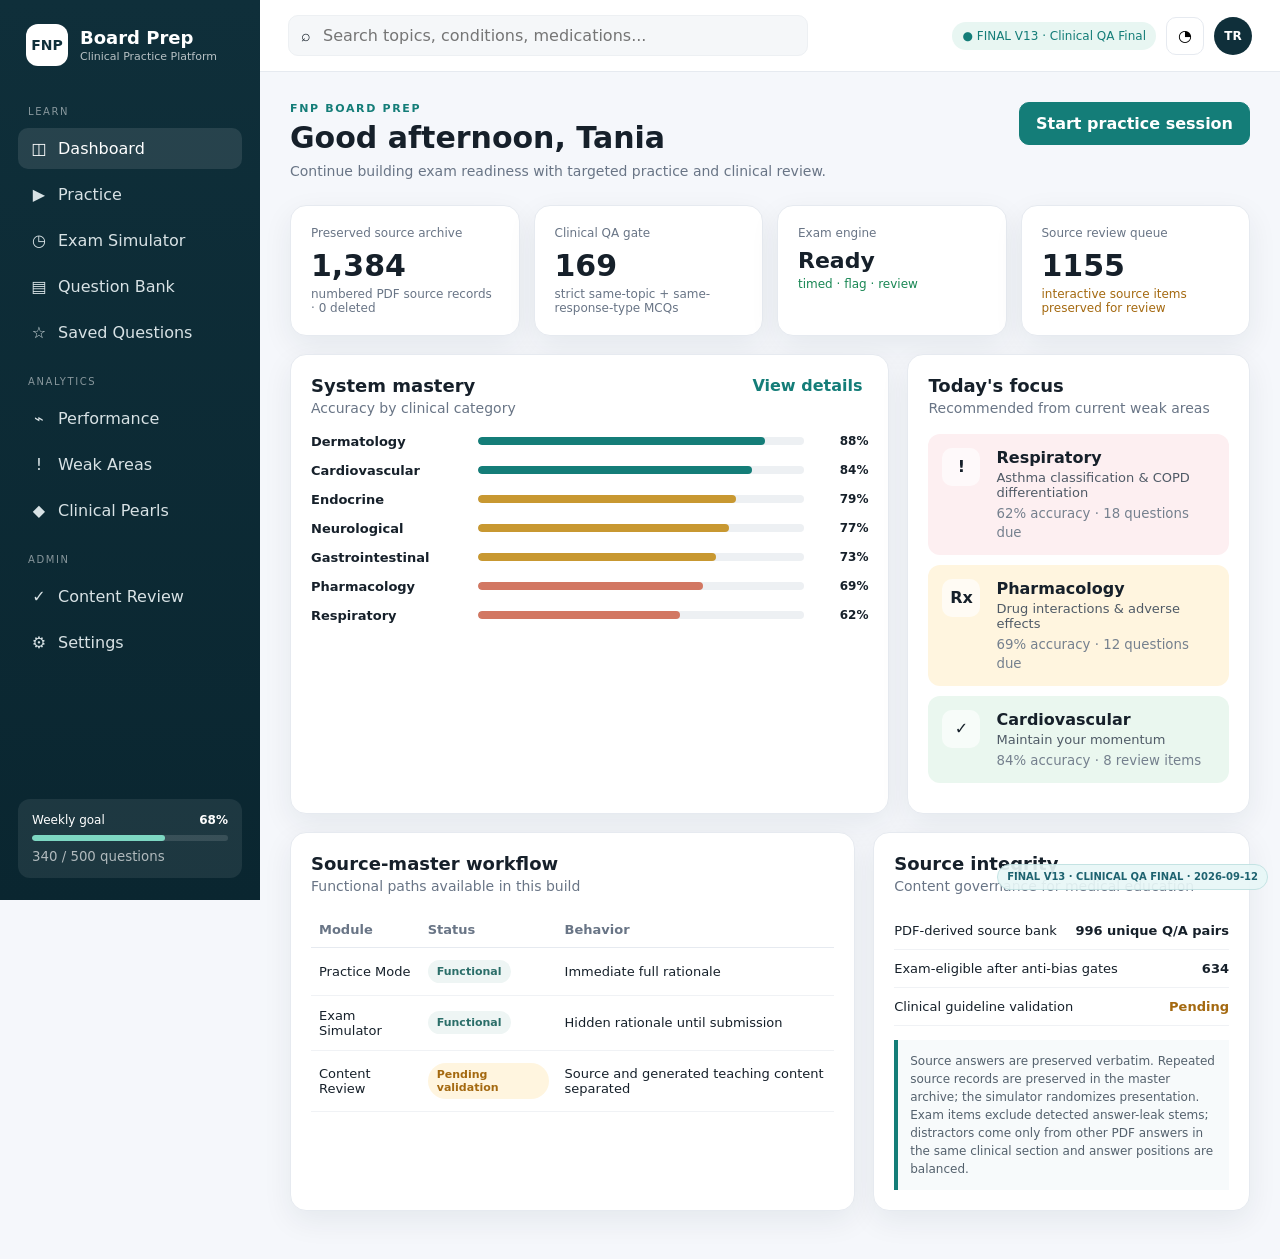
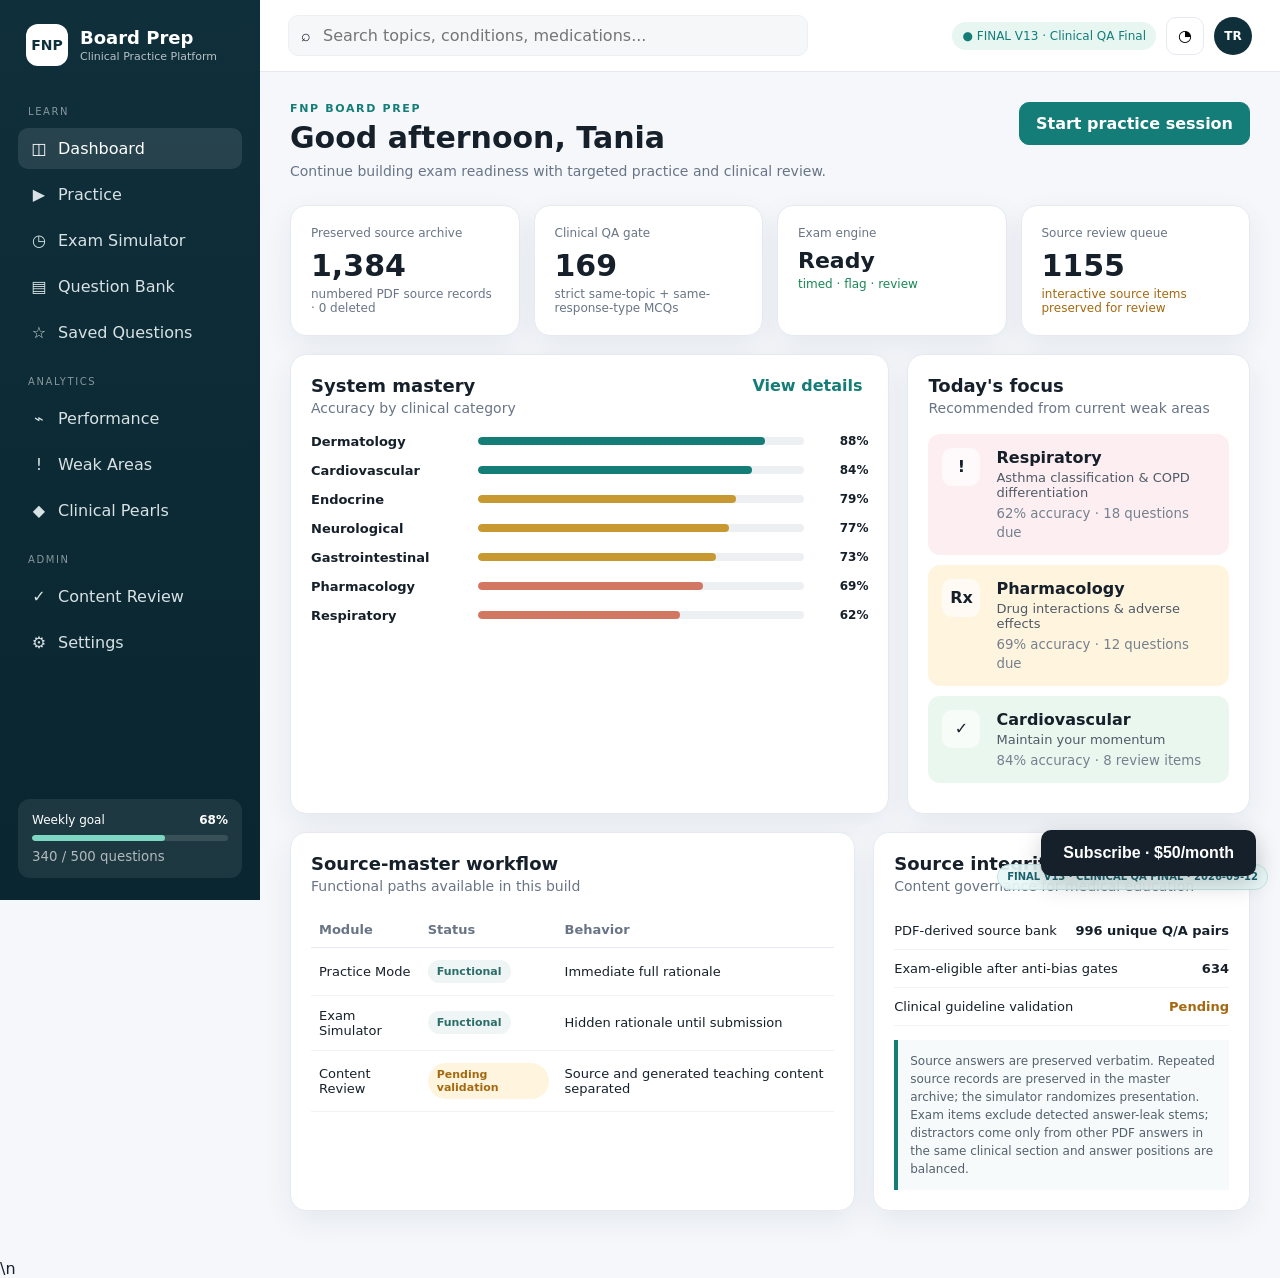
